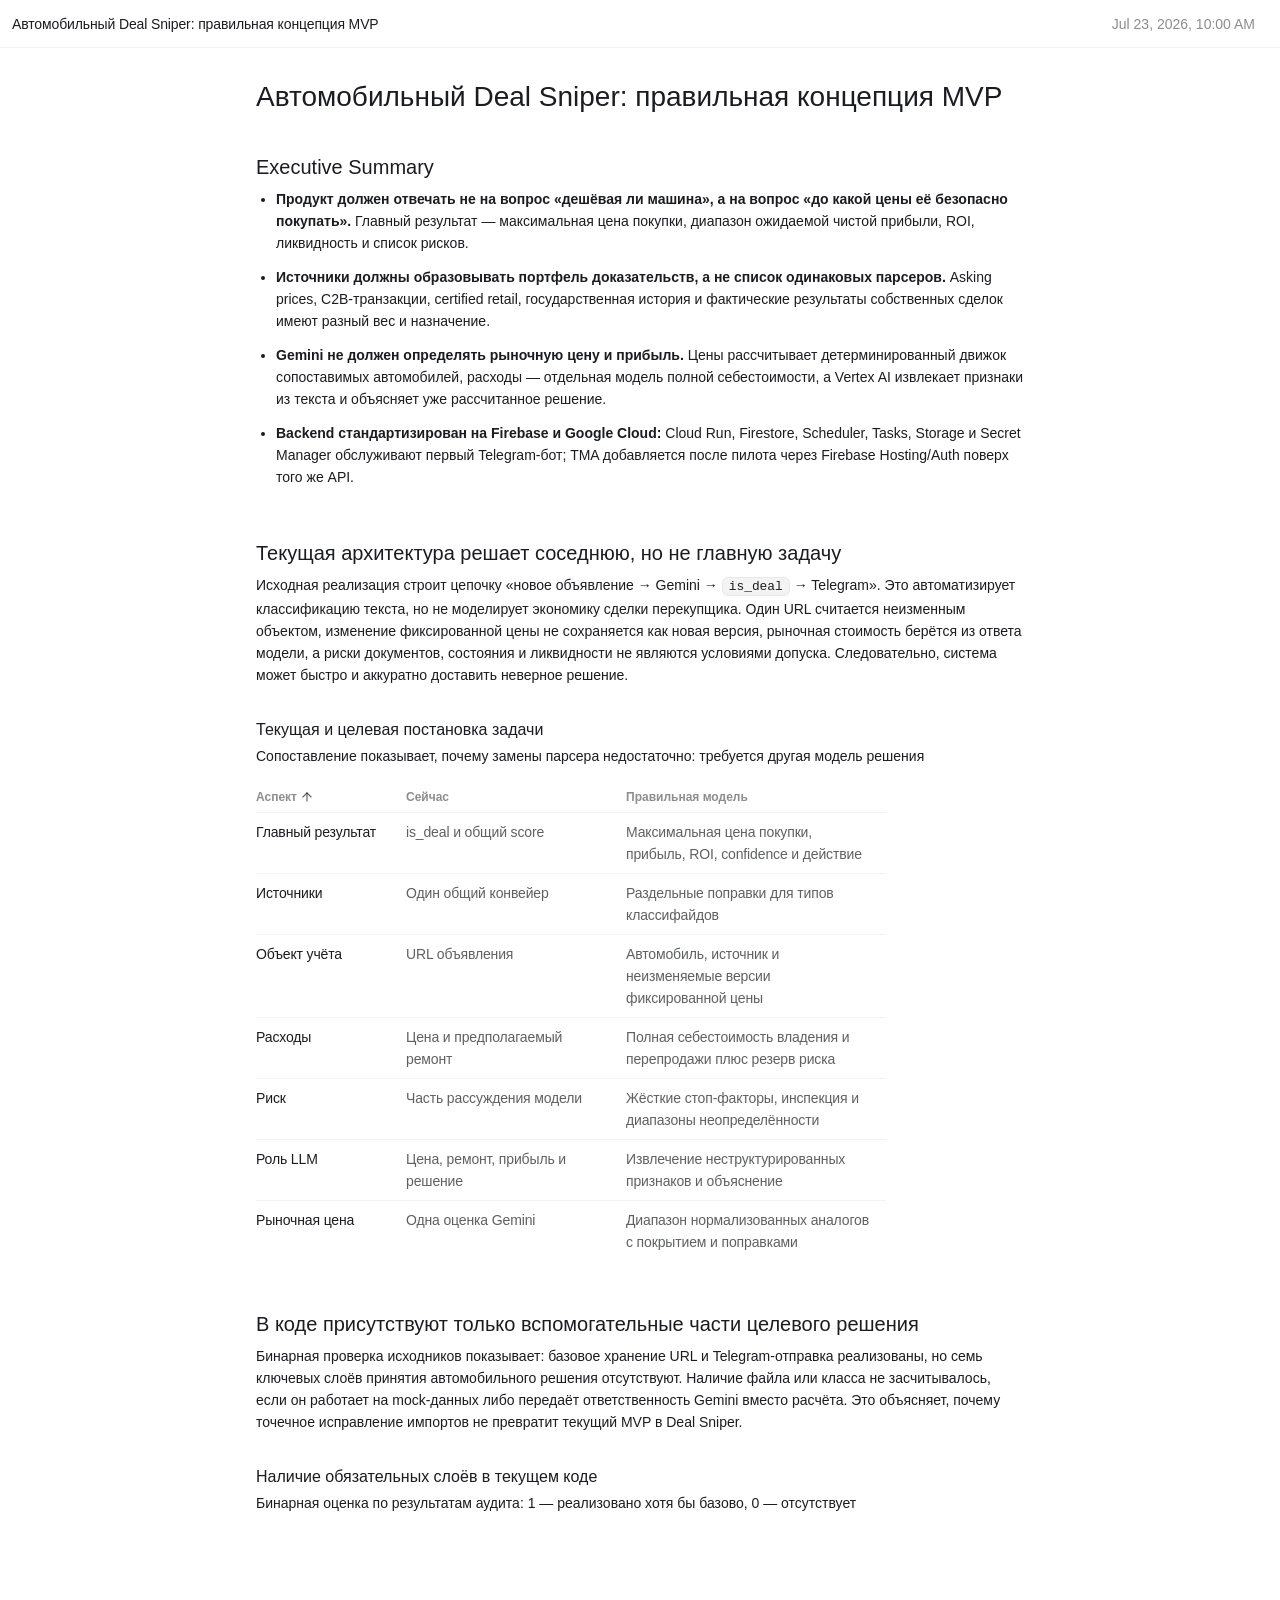
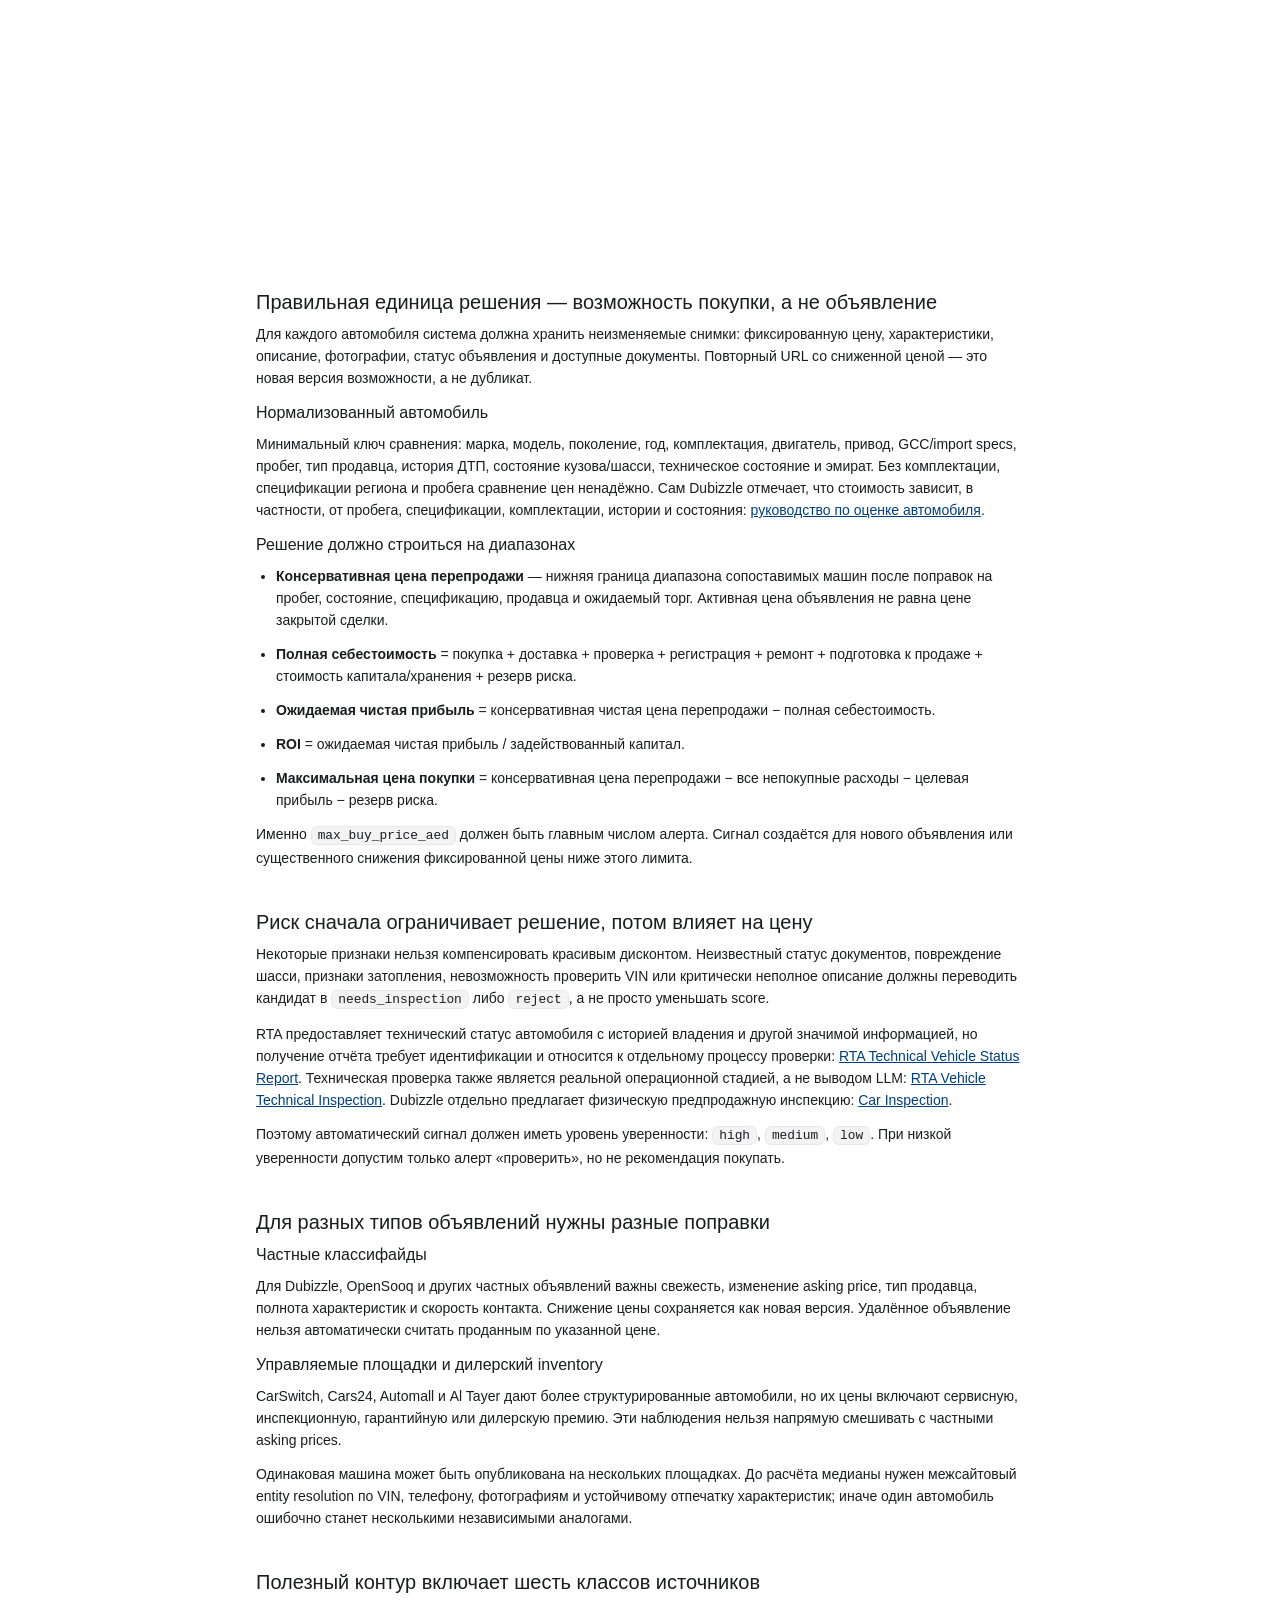
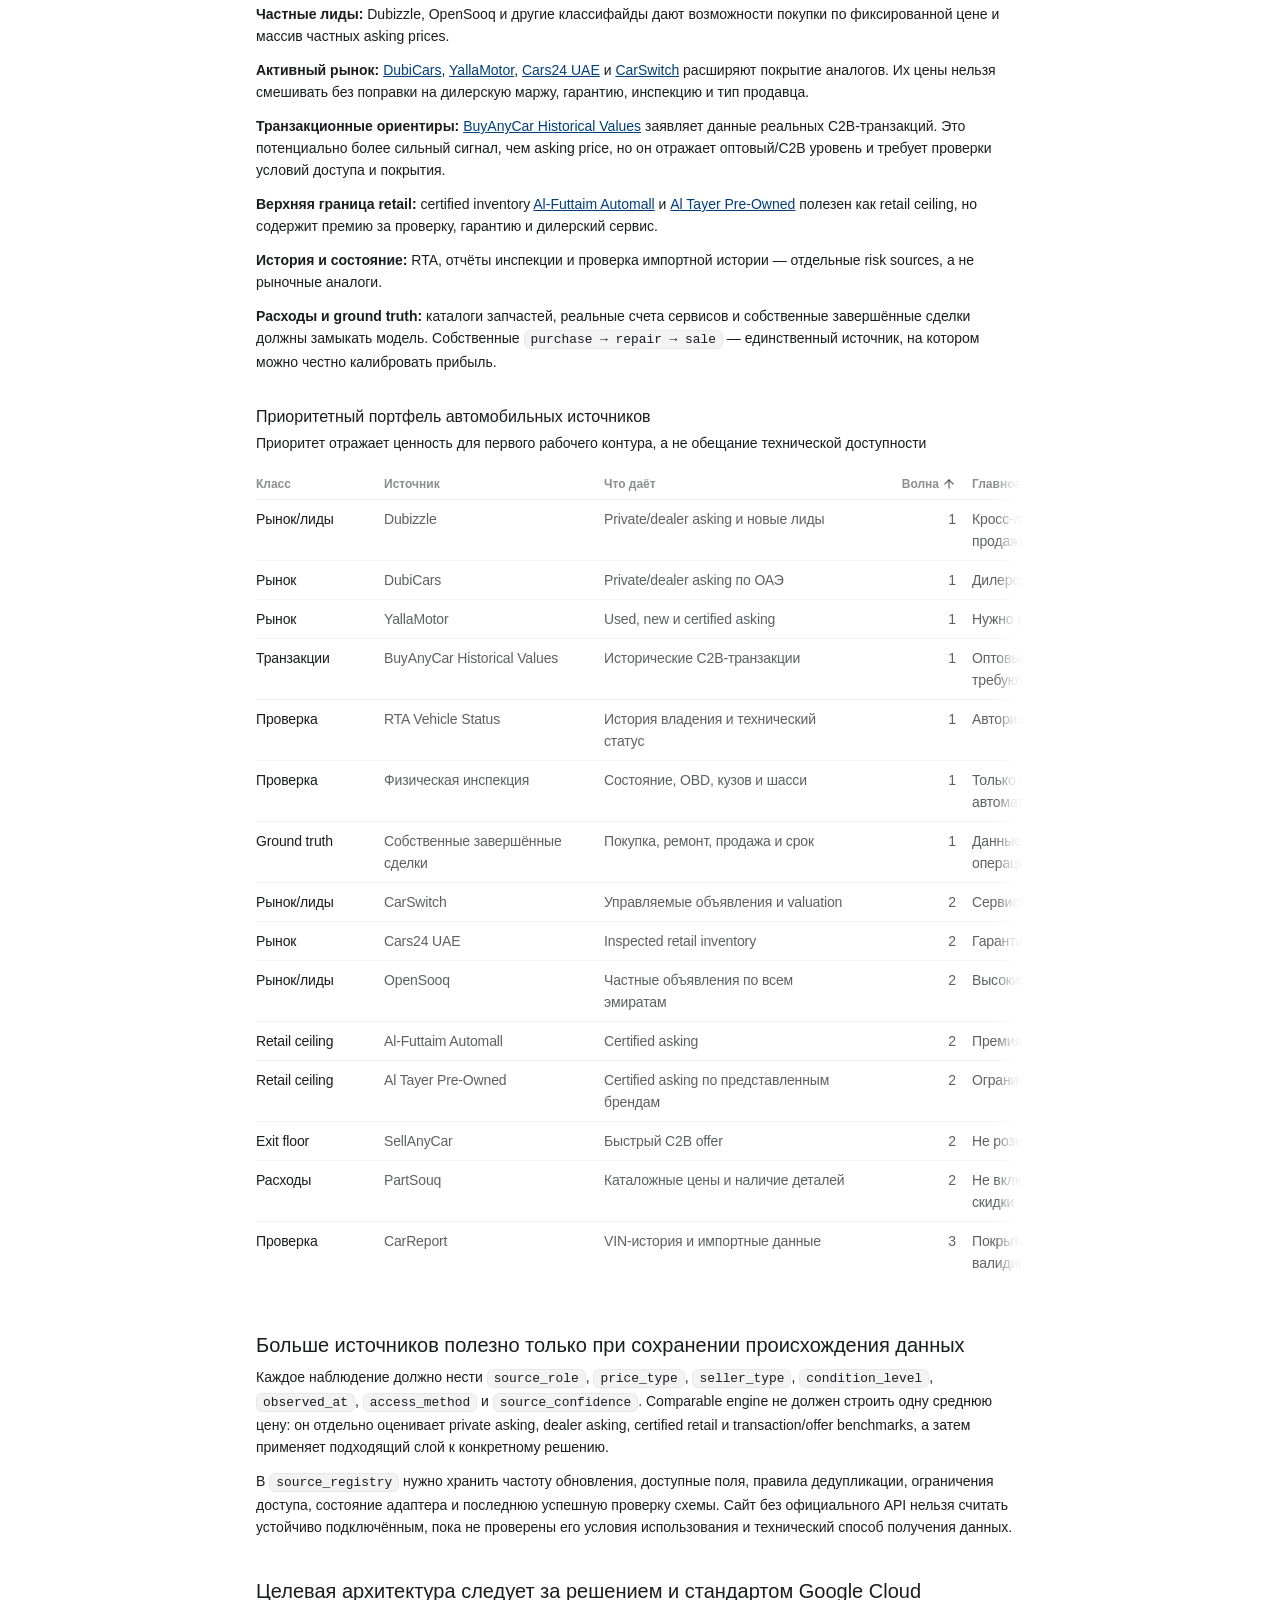
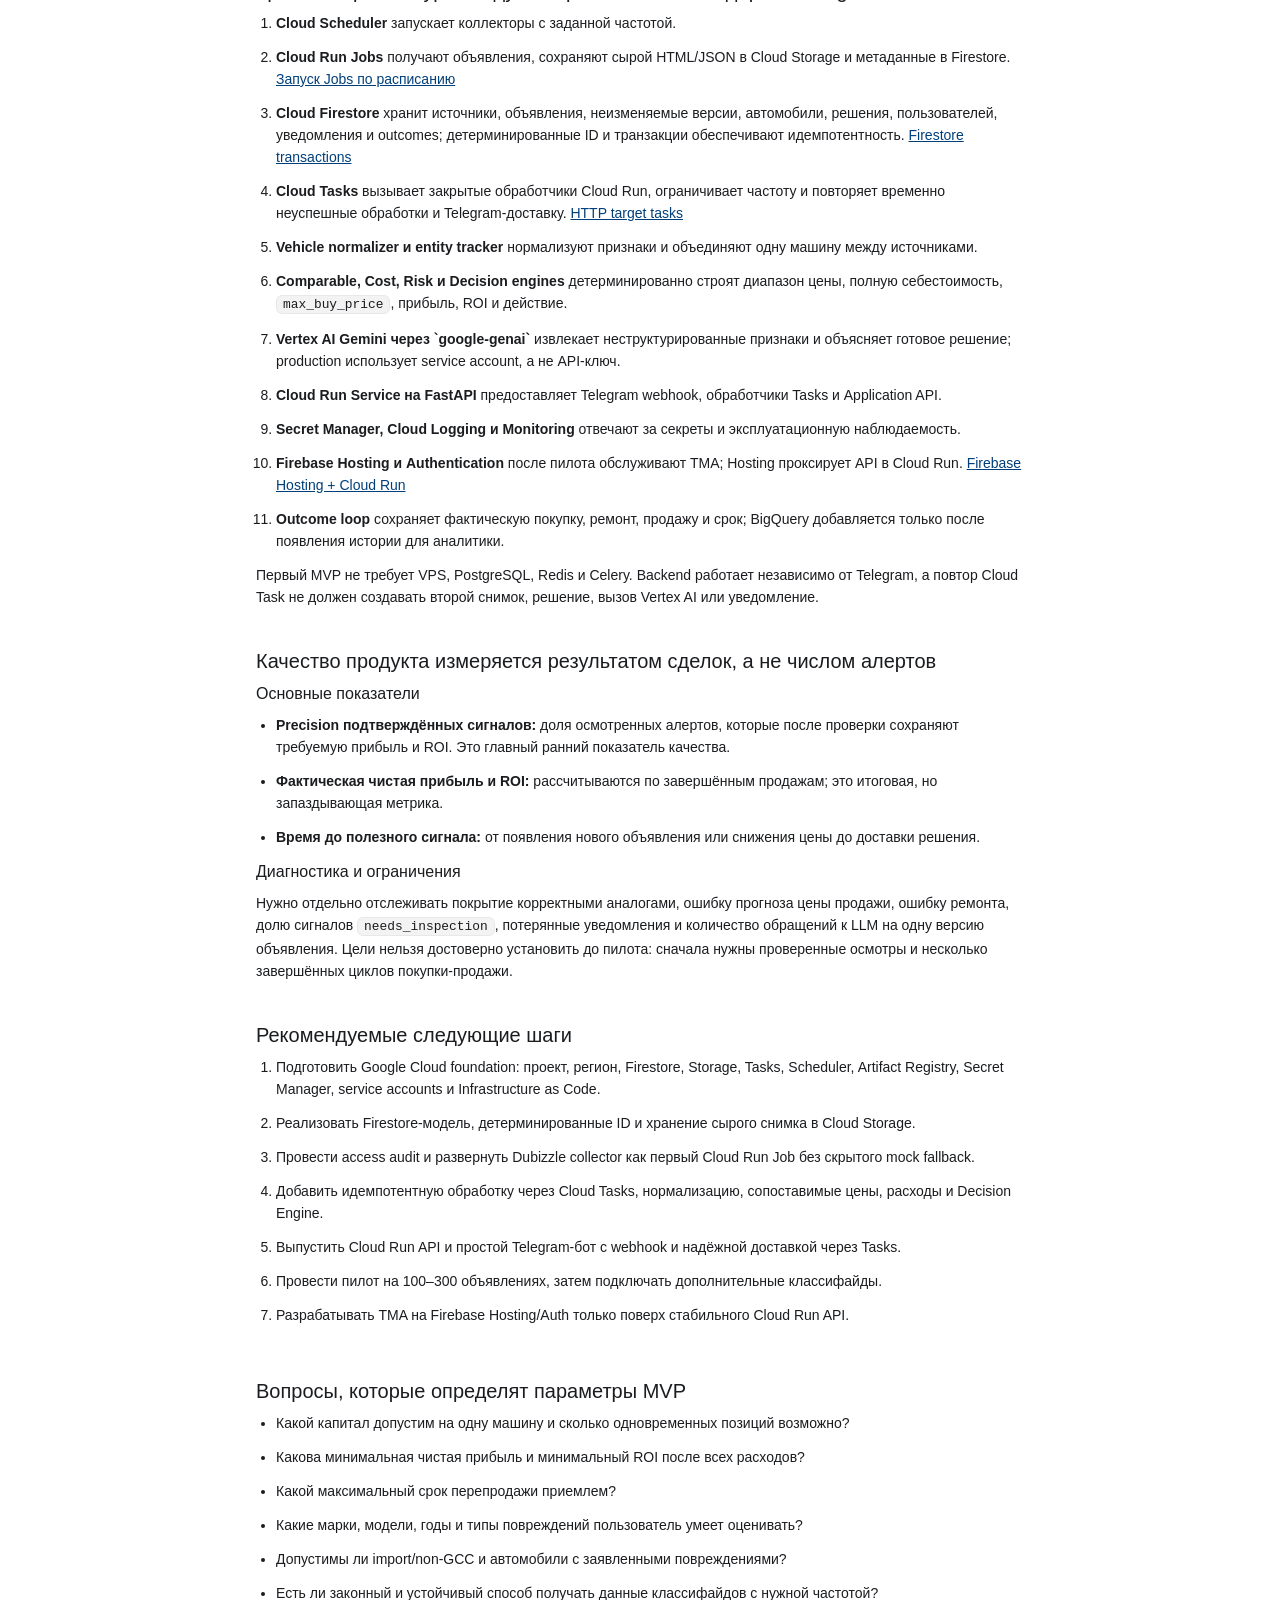
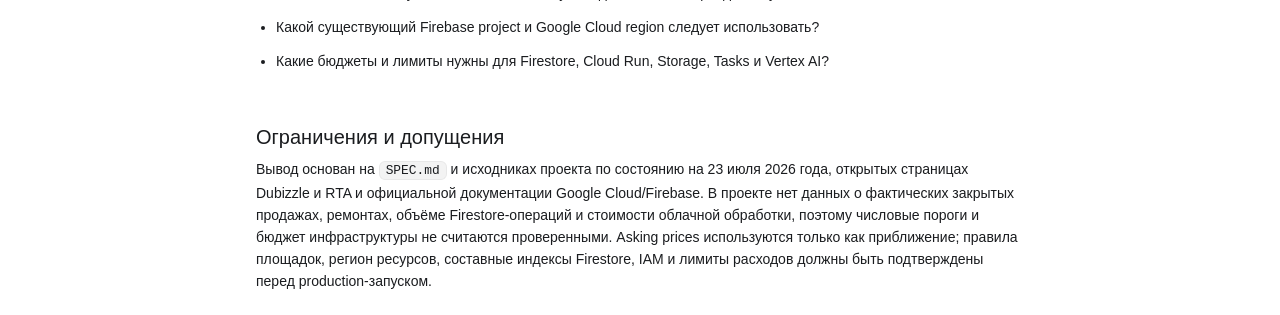
==== docs/concept-cars-report.html @ 2ad62ca8 "Подготовить Firebase-архитектуру Deal Sniper" ====
<!doctype html>
<html lang="en" data-data-analytics-portable-artifact="true">
<head>
<meta charset="utf-8" />
<meta name="viewport" content="width=device-width, initial-scale=1" />
<meta name="color-scheme" content="light dark" />
<meta http-equiv="Content-Security-Policy" content="default-src &#39;none&#39;; img-src data: blob:; font-src data:; style-src &#39;unsafe-inline&#39;; script-src &#39;unsafe-inline&#39; blob:; connect-src &#39;none&#39;; media-src data: blob:; worker-src blob:; frame-src &#39;self&#39; data: blob:; object-src &#39;none&#39;; base-uri &#39;none&#39;; form-action &#39;none&#39;" />
<meta name="referrer" content="no-referrer" />
<title>Автомобильный Deal Sniper: правильная концепция MVP</title>
<style data-data-analytics-portable-fallback="true">
:root{color-scheme:light dark;--portable-canvas:#fff;--portable-surface:#fff;--portable-surface-subtle:#f7f7f7;--portable-ink:#0d0d0d;--portable-muted:#5d5d5d;--portable-tertiary:#8f8f8f;--portable-table-text:#5d5d5d;--portable-border:rgba(13,13,13,.1);--portable-accent:#0285ff;--portable-positive:#00692a;--portable-positive-bg:#edfaf2;--portable-negative:#ba2623;--portable-negative-bg:#fff0f0;--portable-warning-bg:#fff8e6;--portable-warning-border:#e7b84b;--portable-radius:16px;--portable-safe-area-top:env(safe-area-inset-top,0px);--portable-safe-area-right:env(safe-area-inset-right,0px);--portable-safe-area-bottom:env(safe-area-inset-bottom,0px);--portable-safe-area-left:env(safe-area-inset-left,0px);font-family:ui-sans-serif,-apple-system,BlinkMacSystemFont,"Segoe UI",sans-serif;background:var(--portable-canvas);color:var(--portable-ink)}
@media(prefers-color-scheme:dark){:root{--portable-canvas:#181818;--portable-surface:#212121;--portable-surface-subtle:#2a2a2a;--portable-ink:#dfdfdf;--portable-muted:#cdcdcd;--portable-tertiary:#afafaf;--portable-table-text:#cdcdcd;--portable-border:rgba(255,255,255,.12);--portable-accent:#66b5ff;--portable-positive:#79d996;--portable-positive-bg:rgba(64,180,99,.16);--portable-negative:#ff8583;--portable-negative-bg:rgba(224,74,70,.16);--portable-warning-bg:#302817;--portable-warning-border:#8b6a20}.portable-static-chart-light{display:none!important}.portable-static-chart-dark{display:block!important}}
*{box-sizing:border-box}html,body{margin:0;min-height:100%;background:var(--portable-canvas);color:var(--portable-ink)}body{position:relative;font-size:14px;line-height:1.5}a{color:var(--portable-accent)}code,pre{font-family:ui-monospace,SFMono-Regular,Menlo,monospace}pre{max-width:100%;overflow:auto;padding:12px;border:1px solid var(--portable-border);border-radius:8px;background:var(--portable-surface-subtle);font-size:12px}.portable-fallback{width:min(1120px,100%);margin:0 auto;padding:28px 24px 56px}.portable-page-header{display:flex;align-items:flex-start;justify-content:space-between;gap:24px;padding-bottom:24px;border-bottom:1px solid var(--portable-border)}.portable-page-header h1{margin:2px 0 6px;font-size:26px;line-height:1.2;font-weight:600;letter-spacing:-.02em}.portable-description{max-width:720px;margin:0;color:var(--portable-muted)}.portable-page-meta{display:flex;align-items:flex-end;flex-direction:column;gap:6px;color:var(--portable-muted);font-size:12px}.portable-status{padding:2px 8px;border:1px solid var(--portable-border);border-radius:999px;text-transform:capitalize}.portable-block-stack{display:grid;gap:20px;margin-top:24px}.portable-markdown{max-width:820px}.portable-markdown>:first-child{margin-top:0}.portable-markdown>:last-child{margin-bottom:0}.portable-markdown h1,.portable-markdown h2,.portable-markdown h3{line-height:1.25;font-weight:600}.portable-markdown h2{font-size:20px}.portable-markdown h3{font-size:16px}.portable-markdown blockquote{margin:12px 0;padding-left:14px;border-left:3px solid var(--portable-border);color:var(--portable-muted)}.portable-markdown li+li{margin-top:4px}.portable-content-card,.portable-metric-card{border:1px solid var(--portable-border);border-radius:var(--portable-radius);background:var(--portable-surface)}.portable-content-card{padding:18px}.portable-content-card h2{margin:0;font-size:16px}.portable-content-card header>p{margin:4px 0 16px;color:var(--portable-muted)}.portable-metric-grid{display:grid;grid-template-columns:repeat(auto-fit,minmax(180px,1fr));gap:12px}.portable-metric-card{padding:16px}.portable-metric-value{margin:4px 0 0;font-size:28px;line-height:1.1;font-weight:600;letter-spacing:-.02em}.portable-card-description{margin:8px 0 0;color:var(--portable-muted);font-size:12px}.portable-metric-badges{display:flex;flex-wrap:wrap;gap:6px;margin-top:10px}.portable-metric-badge{padding:3px 7px;border-radius:999px;background:var(--portable-surface-subtle);font-size:11px}.portable-chart-summary{margin:0}.portable-chart-summary figcaption{display:flex;flex-direction:column;margin-bottom:14px}.portable-chart-summary figcaption span{color:var(--portable-muted);font-size:12px}.portable-static-chart{width:100%;margin:0 auto 12px;overflow:hidden;border-radius:8px;background:var(--portable-surface)}.portable-static-chart-variant>svg{display:block;width:100%;height:auto;overflow:visible;pointer-events:none}.portable-static-chart-dark{display:none}.portable-static-chart-legend-wrap{margin:8px 12px 2px;color:var(--portable-muted);font-size:12px}.portable-static-chart-legend-title{margin:0 0 5px;text-align:center;font-weight:600}.portable-static-chart-legend{display:flex;flex-wrap:wrap;justify-content:center;gap:6px 16px;margin:0;padding:0;color:var(--portable-muted);font-size:12px;list-style:none}.portable-static-chart-legend li{display:inline-flex;align-items:center;gap:6px}.portable-static-chart-legend-marker{display:inline-block;flex:0 0 auto}.portable-static-chart-legend-marker-dot{width:9px;height:9px;border-radius:999px;background:var(--portable-legend-color)}.portable-static-chart-legend-marker-line{width:18px;height:0;border-top:2px solid var(--portable-legend-color)}.portable-static-chart-legend-marker-dashed{border-top-style:dashed}.portable-chart-data{margin-top:10px}.portable-chart-data>summary{width:max-content;cursor:pointer;color:var(--portable-accent);font-size:12px;font-weight:500}.portable-chart-data[open]>summary{margin-bottom:8px}.portable-table-scroll{max-width:100%;overflow:auto;border:1px solid var(--portable-border);border-radius:8px}table{width:100%;border-collapse:collapse;font-variant-numeric:tabular-nums}caption{position:absolute;width:1px;height:1px;overflow:hidden;clip:rect(0 0 0 0)}th,td{padding:9px 11px;border-bottom:1px solid var(--portable-border);text-align:left;white-space:nowrap}th{position:sticky;top:0;background:var(--portable-surface-subtle);color:var(--portable-muted);font-size:11px;font-weight:600;text-transform:uppercase}tbody tr:last-child td{border-bottom:0}.portable-empty-cell{text-align:center;color:var(--portable-muted)}.portable-table-note{margin:8px 0 0;color:var(--portable-muted);font-size:11px}.portable-notice{margin-top:20px;padding:14px 16px;border:1px solid var(--portable-warning-border);border-radius:10px;background:var(--portable-warning-bg)}.portable-notice h2{margin:0 0 6px;font-size:14px}.portable-notice ul{margin:0;padding-left:20px}.portable-custom-html{padding:0;overflow:hidden}.portable-custom-html iframe{display:block;width:100%;min-height:240px;border:0;background:var(--portable-surface)}.portable-sources{margin-top:32px;padding-top:22px;border-top:1px solid var(--portable-border)}.portable-sources h2{font-size:16px}.portable-sources ol{display:grid;gap:10px;padding-left:22px}.portable-sources li>strong{display:block}.portable-source-meta{display:block;color:var(--portable-muted);font-size:11px}.portable-sources p{margin:2px 0;color:var(--portable-muted)}.portable-sources details{margin-top:5px}.portable-sources summary{cursor:pointer;color:var(--portable-accent)}#data-analytics-portable-reader[aria-hidden="true"]{position:absolute;inset:0;visibility:hidden;width:100%;pointer-events:none}
.portable-eyebrow{margin:0;color:var(--portable-muted);font-size:11px;font-weight:600;letter-spacing:.08em;text-transform:uppercase}
.portable-block,.portable-content-card,.portable-inline-source,.portable-inline-source-content,.portable-source-query,.portable-sources,.portable-sources ol,.portable-sources li{min-width:0}
@media screen{.portable-fallback.portable-enhanced-hidden,.portable-sources,.portable-source-summary{display:none!important}}
:root{--portable-border:rgba(13,13,13,.05)}
@media(prefers-color-scheme:dark){:root{--portable-border:rgba(255,255,255,.04);--portable-positive:#04b84c;--portable-positive-bg:rgba(4,184,76,.15);--portable-negative:#fa423e;--portable-negative-bg:rgba(250,66,62,.16)}}
.portable-fallback{width:100%;margin:0;padding:0 32px 56px}.portable-page-header{position:sticky;top:0;z-index:60;display:flex;align-items:center;justify-content:space-between;width:100vw;height:48px;min-height:48px;margin-right:calc(50% - 50vw);margin-left:calc(50% - 50vw);padding:8px 12px;border-bottom:1px solid var(--portable-border);background:var(--portable-canvas)}.portable-page-heading{min-width:0}.portable-page-header h1{margin:0;overflow:hidden;font-size:14px;font-weight:500;line-height:22px;letter-spacing:0;text-overflow:ellipsis;white-space:nowrap}.portable-page-meta{display:flex;align-items:center;flex-direction:row;gap:8px;color:var(--portable-tertiary);font-size:14px;font-weight:500;line-height:22px}.portable-description,.portable-surface-label{margin:0}.portable-fallback[data-portable-surface="report"]>.portable-block-stack,.portable-fallback[data-portable-surface="report"]>.portable-filter-bar,.portable-fallback[data-portable-surface="report"]>.portable-notice{width:100%;max-width:768px;margin-right:auto;margin-left:auto}.portable-block-stack{display:grid;grid-template-columns:repeat(2,minmax(0,1fr));gap:32px;margin-top:32px}.portable-layout-full{grid-column:1/-1}.portable-filter-bar{display:flex;flex-wrap:wrap;gap:8px;margin-top:24px}.portable-filter-chip{display:inline-flex;align-items:center;gap:8px;min-height:32px;padding:4px 12px;border:1px solid var(--portable-border);border-radius:999px;background:var(--portable-surface);color:var(--portable-muted);font-size:14px;line-height:20px}.portable-filter-chip strong{color:var(--portable-ink);font-weight:600}.portable-content-card{overflow:visible;padding:0;border:0;border-radius:0;background:transparent}.portable-metric-grid{grid-template-columns:repeat(auto-fit,minmax(min(100%,216px),1fr));gap:8px;align-items:start}.portable-metric-card{position:relative;overflow:visible;padding:20px;border-radius:16px}.portable-metric-label{margin:0;color:var(--portable-muted);font-size:14px;font-weight:400;line-height:20px;overflow-wrap:anywhere}.portable-metric-value{margin:4px 0 0;font-size:20px;font-weight:500;line-height:26px;letter-spacing:0;overflow-wrap:anywhere}.portable-metric-badges{gap:8px;margin-top:8px}.portable-metric-badge{display:inline-flex;flex-wrap:wrap;gap:4px;align-items:center;padding:2px 8px;border:1px solid var(--portable-border);border-radius:999px;background:var(--portable-surface-subtle);color:var(--portable-muted);font-size:12px;font-weight:500;line-height:18px}.portable-metric-badge strong{color:var(--portable-ink);font-weight:500}.portable-metric-badge.portable-positive{border-color:transparent;background:var(--portable-positive-bg);color:var(--portable-positive)}.portable-metric-badge.portable-positive *{color:inherit}.portable-metric-badge.portable-negative{border-color:transparent;background:var(--portable-negative-bg);color:var(--portable-negative)}.portable-metric-badge.portable-negative *{color:inherit}.portable-visual-header{display:block;margin:0 0 16px}.portable-visual-header>strong,.portable-visual-header h1,.portable-visual-header h2,.portable-visual-header h3{display:block;margin:0;color:var(--portable-ink);font-size:16px;font-weight:500;line-height:24px;letter-spacing:0}.portable-visual-header>span,.portable-visual-header>p,.portable-visual-header p,.portable-visual-header li{margin:0;color:var(--portable-ink);font-size:14px;font-weight:400;line-height:20px}.portable-chart-summary figcaption{display:block;margin-bottom:16px}.portable-static-chart{margin:0 auto;overflow:visible;border-radius:0;background:transparent}.portable-chart-data-has-vector{display:none}.portable-table-scroll{overflow:auto;border:0;border-radius:0}.portable-table-scroll table{width:max-content;min-width:0;table-layout:auto}.portable-table-scroll th,.portable-table-scroll td{max-width:none;overflow:hidden;border-bottom:1px solid var(--portable-border);text-overflow:ellipsis;vertical-align:top}.portable-table-scroll th{position:relative;padding:0 16px 6px 0;background:transparent;color:var(--portable-tertiary);font-size:12px;font-weight:600;line-height:18px;letter-spacing:0;text-transform:none;white-space:normal}.portable-table-scroll td{padding:8px 16px 8px 0;color:var(--portable-table-text);font-size:14px;line-height:22px;white-space:normal}.portable-table-scroll th:last-child,.portable-table-scroll td:last-child{padding-right:0}.portable-table-scroll tbody tr:last-child td{border-bottom:1px solid var(--portable-border)}.portable-table-scroll td:first-child{color:var(--portable-ink)}.portable-table-number{font-variant-numeric:tabular-nums;text-align:right}.portable-table-center{text-align:center}.portable-table-positive{color:var(--portable-positive)!important}.portable-table-negative{color:var(--portable-negative)!important}.portable-table-note{margin:12px 0 0;color:var(--portable-tertiary);font-size:12px;line-height:18px}.portable-card-description{margin:0}
.portable-chart-summary .portable-visual-header>span,.portable-content-card .portable-visual-header>p{margin:0;color:var(--portable-ink);font-size:14px;font-weight:400;line-height:20px}.portable-markdown h1,.portable-markdown h2,.portable-markdown h3{font-weight:500}.portable-table-scroll th{height:30px;padding-top:6px;padding-bottom:6px}.portable-table-scroll tbody tr:last-child td{border-bottom:0}
@media screen{.portable-description,.portable-surface-label,.portable-card-description{display:none}.portable-table-source-region{width:fit-content;max-width:100%}.portable-table-source-cell{overflow:visible!important}.portable-chart-data-has-vector{position:absolute!important;display:block!important;width:1px!important;height:1px!important;margin:-1px!important;padding:0!important;overflow:hidden!important;clip:rect(0 0 0 0)!important;clip-path:inset(50%)!important;white-space:nowrap!important;border:0!important}}
@media screen and (max-width:760px){.portable-fallback{padding:0 24px 40px}.portable-page-header{position:static;z-index:auto;display:flex;align-items:flex-start;justify-content:flex-start;flex-direction:column;width:100%;height:auto;min-height:0;margin:0;padding:24px 0 0;border-bottom:0;background:transparent;gap:4px}.portable-page-heading{width:100%}.portable-page-meta{order:-1;display:flex;align-items:center;flex-flow:row wrap;gap:6px;color:var(--portable-tertiary);font-size:11px;font-weight:600;line-height:16px;letter-spacing:.08em;text-transform:uppercase}.portable-page-meta:empty{display:none}.portable-page-meta .portable-status{display:none}.portable-page-header h1{margin:0;overflow:visible;font-size:24px;font-weight:600;line-height:30px;letter-spacing:-.02em;text-overflow:clip;white-space:normal}.portable-block-stack{grid-template-columns:minmax(0,1fr);gap:24px;margin-top:24px}.portable-layout-half,.portable-layout-full{grid-column:1}.portable-static-chart-variant{min-width:0}}
[data-portable-source-host]{position:relative}[data-portable-source-host]:hover,[data-portable-source-host]:focus,.portable-source-tooltip:hover,.portable-source-tooltip:focus{z-index:2}[data-portable-source-host]:focus,.portable-source-tooltip:focus{outline:0}[data-portable-source-host]:focus-visible,.portable-source-tooltip:focus-visible{outline:2px solid var(--portable-accent);outline-offset:2px}.portable-source-tooltip{position:relative;display:inline-block;padding:0;border:0;appearance:none;background:none;color:inherit;font:inherit;line-height:inherit;cursor:help;text-decoration:underline dotted;text-underline-offset:.18em;touch-action:manipulation}.portable-source-tooltip:focus-visible{border-radius:3px}.portable-inline-source{position:absolute;z-index:1000;inset:0;display:block;width:100%;height:100%;margin:0;padding:0;border:0;text-align:left;pointer-events:none}.portable-source-tooltip-content{position:fixed;z-index:1000;top:var(--portable-source-tooltip-top,8px);right:auto;bottom:auto;left:var(--portable-source-tooltip-left,8px);display:none;width:max-content;max-width:min(360px,calc(100vw - 16px));padding:8px 10px;overflow:visible;border-radius:8px;background:#171411;color:#fff;font-family:ui-sans-serif,system-ui,sans-serif;font-size:12px;font-style:normal;font-weight:400;line-height:1.4;overflow-wrap:anywhere;white-space:normal;text-align:left;text-decoration:none;box-shadow:0 8px 24px rgba(23,20,17,.2);transform:none;opacity:0;visibility:hidden;pointer-events:none}.portable-source-tooltip-content,.portable-source-tooltip-content *{color:#fff!important;font-style:normal!important;text-decoration:none!important}.portable-source-tooltip-heading{display:none}.portable-source-context{display:block;margin-bottom:6px}.portable-source-tooltip-content>strong,.portable-source-tooltip-content>.portable-source-meta{display:block}.portable-source-tooltip-content>.portable-source-meta{color:#fff;font-size:12px}.portable-source-description-data,.portable-source-query-data{display:none!important}html:not([data-portable-source-tooltips-ready]) .portable-source-tooltip-content{position:absolute;top:auto;right:auto;bottom:calc(100% + 8px);left:50%;max-width:min(360px,80vw);transform:translateX(-50%)}.portable-source-tooltip:hover>.portable-source-tooltip-content,.portable-source-tooltip:focus>.portable-source-tooltip-content,.portable-source-tooltip:focus-within>.portable-source-tooltip-content,[data-portable-source-host]:hover>.portable-inline-source>.portable-source-tooltip-content,[data-portable-source-host]:focus>.portable-inline-source>.portable-source-tooltip-content,[data-portable-source-host]:focus-within>.portable-inline-source>.portable-source-tooltip-content{display:block;opacity:1;visibility:visible}
html:not([data-portable-source-tooltips-ready]) .portable-chart-summary>.portable-inline-source{position:sticky;inset:auto;top:56px;width:100%;height:0;margin:0}html:not([data-portable-source-tooltips-ready]) .portable-chart-summary>.portable-inline-source>.portable-source-tooltip-content{position:absolute;top:8px;right:0;bottom:auto;left:0;margin-inline:auto;max-width:min(360px,calc(100vw - 32px));transform:none}
@media screen and (min-width:601px){html:not([data-portable-source-tooltips-ready]) .portable-table-scroll:has(.portable-source-tooltip:hover),html:not([data-portable-source-tooltips-ready]) .portable-table-scroll:has(.portable-source-tooltip:focus){overflow:visible}}
@media screen and (hover:hover) and (pointer:fine){.portable-source-tooltip:focus:not(:focus-visible):not(:hover)>.portable-source-tooltip-content,[data-portable-source-host]:focus:not(:focus-visible):not(:hover)>.portable-inline-source>.portable-source-tooltip-content{display:none;opacity:0;visibility:hidden}.portable-source-tooltip:focus-visible>.portable-source-tooltip-content,[data-portable-source-host]:focus-visible>.portable-inline-source>.portable-source-tooltip-content{display:block;opacity:1;visibility:visible}}
@media(min-width:601px){.portable-source-tooltip-heading{display:none}}
.portable-source-tooltip-content[data-portable-source-tooltip-mobile-portaled]{position:fixed;z-index:1000;top:auto;right:calc(16px + var(--portable-safe-area-right));bottom:calc(16px + var(--portable-safe-area-bottom));left:calc(16px + var(--portable-safe-area-left));display:block;width:auto;max-width:none;max-height:min(40vh,280px);max-height:min(40dvh,280px,calc(100dvh - var(--portable-safe-area-top) - var(--portable-safe-area-bottom) - 32px));padding:14px 16px;overflow-y:auto;border-radius:14px;font-size:14px;line-height:1.45;transform:none;opacity:1;visibility:visible;pointer-events:auto}.portable-source-tooltip-content[data-portable-source-tooltip-mobile-portaled][data-portable-source-tooltip-mobile-positioned]{top:var(--portable-source-tooltip-mobile-top);right:auto;bottom:auto;left:var(--portable-source-tooltip-mobile-left);width:var(--portable-source-tooltip-mobile-width);max-height:var(--portable-source-tooltip-mobile-max-height)}
@media screen and (max-width:600px){html:not([data-portable-source-tooltips-ready]) .portable-table-scroll:focus-within{overflow:visible}html:not([data-portable-source-tooltips-ready]) td.portable-table-source-cell:focus-within{overflow:visible!important}.portable-source-tooltip:hover>.portable-source-tooltip-content,.portable-source-tooltip:focus>.portable-source-tooltip-content,.portable-source-tooltip:focus-within>.portable-source-tooltip-content,[data-portable-source-host]:hover>.portable-inline-source>.portable-source-tooltip-content,[data-portable-source-host]:focus>.portable-inline-source>.portable-source-tooltip-content,[data-portable-source-host]:focus-within>.portable-inline-source>.portable-source-tooltip-content{display:none;opacity:0;visibility:hidden}.portable-source-tooltip[data-portable-source-tooltip-open]>.portable-source-tooltip-content,[data-portable-source-host][data-portable-source-tooltip-open]>.portable-inline-source>.portable-source-tooltip-content,html:not([data-portable-source-tooltips-ready]) .portable-source-tooltip:focus>.portable-source-tooltip-content,html:not([data-portable-source-tooltips-ready]) [data-portable-source-host]:focus>.portable-inline-source>.portable-source-tooltip-content{position:fixed;z-index:1000;top:auto;right:calc(16px + var(--portable-safe-area-right));bottom:calc(16px + var(--portable-safe-area-bottom));left:calc(16px + var(--portable-safe-area-left));display:block;width:auto;max-width:none;max-height:min(40vh,280px);max-height:min(40dvh,280px,calc(100dvh - var(--portable-safe-area-top) - var(--portable-safe-area-bottom) - 32px));padding:14px 16px;overflow-y:auto;border-radius:14px;font-size:14px;line-height:1.45;transform:none;opacity:1;visibility:visible;pointer-events:auto}.portable-source-tooltip[data-portable-source-tooltip-mobile-positioned]>.portable-source-tooltip-content,[data-portable-source-host][data-portable-source-tooltip-mobile-positioned]>.portable-inline-source>.portable-source-tooltip-content{top:var(--portable-source-tooltip-mobile-top);right:auto;bottom:auto;left:var(--portable-source-tooltip-mobile-left);width:var(--portable-source-tooltip-mobile-width);max-height:var(--portable-source-tooltip-mobile-max-height)}.portable-source-tooltip-heading{display:block;margin-bottom:6px;font-weight:600}}
@media print{#data-analytics-portable-reader{display:none!important}.portable-fallback{display:block!important;width:100%;padding:0}.portable-sources{display:none!important}.portable-static-chart{overflow:visible}.portable-static-chart-variant{min-width:0}.portable-static-chart-light{display:block!important}.portable-static-chart-dark{display:none!important}.portable-content-card,.portable-metric-card{break-inside:avoid}.portable-custom-html iframe{min-height:320px}}
@media print{:root{color-scheme:light;--portable-canvas:#fff;--portable-surface:#fff;--portable-surface-subtle:#f7f7f7;--portable-ink:#0d0d0d;--portable-muted:#5d5d5d;--portable-tertiary:#8f8f8f;--portable-table-text:#5d5d5d;--portable-border:rgba(13,13,13,.1);--portable-positive:#00692a;--portable-negative:#ba2623}html,body{background:#fff!important;color:#0d0d0d!important}.portable-page-header{position:static;width:auto;height:auto;min-height:0;margin:0 0 24px;padding:0 0 16px;align-items:flex-start}.portable-page-header h1{margin:2px 0 6px;font-size:24px;line-height:1.2;white-space:normal}.portable-surface-label,.portable-description,.portable-card-description{display:block}.portable-page-meta{font-size:12px}.portable-block-stack{display:grid;grid-template-columns:minmax(0,1fr);gap:20px;margin-top:24px}.portable-layout-half,.portable-layout-full{grid-column:1}.portable-filter-bar{margin-top:0}}
@media print{.portable-source-tooltip{cursor:inherit;text-decoration:none}.portable-source-tooltip>.portable-source-tooltip-content,.portable-source-tooltip-content[data-portable-source-tooltip-mobile-portaled]{display:none!important}.portable-inline-source{position:static!important;inset:auto!important;display:block!important;width:auto!important;height:auto!important;margin-top:8px!important;padding-top:6px!important;text-align:left!important}.portable-source-tooltip-content,.portable-source-summary-content{position:static!important;inset:auto!important;display:block!important;width:auto!important;max-width:none!important;max-height:none!important;padding:0!important;overflow:visible!important;background:transparent!important;box-shadow:none!important;transform:none!important;opacity:1!important;visibility:visible!important;pointer-events:none!important}.portable-source-tooltip-content,.portable-source-tooltip-content *,.portable-source-summary-content,.portable-source-summary-content *{color:var(--portable-muted)!important}.portable-source-tooltip-heading,.portable-source-context{display:none!important}}
@media print{:root{--portable-border:rgba(13,13,13,.05)}}
</style>
</head>
<body>
<main id="data-analytics-portable-fallback" class="portable-fallback" data-portable-fallback="true" data-portable-surface="report"><header class="portable-page-header"><div class="portable-page-heading"><p class="portable-surface-label">Data Analytics report</p><h1>Автомобильный Deal Sniper: правильная концепция MVP</h1></div><div class="portable-page-meta"><time datetime="2026-07-23T14:00:00+04:00">Jul 23, 2026, 10:00 AM UTC</time></div></header><div class="portable-block-stack">
<div class="portable-block portable-layout-full" data-artifact-block-id="executive_summary" data-artifact-block-type="markdown" data-layout="full"><section class="portable-markdown"><h2>Executive Summary</h2>
<ul><li><strong>Продукт должен отвечать не на вопрос «дешёвая ли машина», а на вопрос «до какой цены её безопасно покупать».</strong> Главный результат — максимальная цена покупки, диапазон ожидаемой чистой прибыли, ROI, ликвидность и список рисков.</li><li><strong>Источники должны образовывать портфель доказательств, а не список одинаковых парсеров.</strong> Asking prices, C2B-транзакции, certified retail, государственная история и фактические результаты собственных сделок имеют разный вес и назначение.</li><li><strong>Gemini не должен определять рыночную цену и прибыль.</strong> Цены рассчитывает детерминированный движок сопоставимых автомобилей, расходы — отдельная модель полной себестоимости, а Vertex AI извлекает признаки из текста и объясняет уже рассчитанное решение.</li><li><strong>Backend стандартизирован на Firebase и Google Cloud:</strong> Cloud Run, Firestore, Scheduler, Tasks, Storage и Secret Manager обслуживают первый Telegram-бот; TMA добавляется после пилота через Firebase Hosting/Auth поверх того же API.</li></ul></section></div>
<div class="portable-block portable-layout-full" data-artifact-block-id="concept_gap_intro" data-artifact-block-type="markdown" data-layout="full"><section class="portable-markdown"><h2>Текущая архитектура решает соседнюю, но не главную задачу</h2>
<p>Исходная реализация строит цепочку «новое объявление → Gemini → <code>is_deal</code> → Telegram». Это автоматизирует классификацию текста, но не моделирует экономику сделки перекупщика. Один URL считается неизменным объектом, изменение фиксированной цены не сохраняется как новая версия, рыночная стоимость берётся из ответа модели, а риски документов, состояния и ликвидности не являются условиями допуска. Следовательно, система может быстро и аккуратно доставить неверное решение.</p></section></div>
<div class="portable-block portable-layout-full" data-artifact-block-id="concept_gap_table_block" data-artifact-block-type="table" data-layout="full"><section class="portable-content-card portable-table-card" data-artifact-id="concept_gap_table" data-artifact-kind="table" data-table-id="concept_gap_table" data-portable-visual-title="Текущая и целевая постановка задачи"><header class="portable-visual-header"><h2>Текущая и целевая постановка задачи</h2><p>Сопоставление показывает, почему замены парсера недостаточно: требуется другая модель решения</p></header><div class="portable-inline-source portable-source-summary" data-source-id="concept_gap_sql"><div class="portable-inline-source-content portable-source-summary-content"><span class="portable-source-tooltip-heading" aria-hidden="true">Source for Текущая и целевая постановка задачи</span><strong>Source: Сопоставление текущей и целевой концепции</strong><p class="portable-source-description-data">Материализует сопоставление, полученное из ручного аудита архитектуры.</p><pre class="portable-source-query-data" aria-hidden="true"><code>SELECT &#39;Главный результат&#39; AS aspect, &#39;is_deal и общий score&#39; AS current, &#39;Максимальная цена покупки, прибыль, ROI, confidence и действие&#39; AS target UNION ALL SELECT &#39;Объект учёта&#39;, &#39;URL объявления&#39;, &#39;Автомобиль, источник и неизменяемые версии фиксированной цены&#39; UNION ALL SELECT &#39;Рыночная цена&#39;, &#39;Одна оценка Gemini&#39;, &#39;Диапазон нормализованных аналогов с покрытием и поправками&#39; UNION ALL SELECT &#39;Расходы&#39;, &#39;Цена и предполагаемый ремонт&#39;, &#39;Полная себестоимость владения и перепродажи плюс резерв риска&#39; UNION ALL SELECT &#39;Роль LLM&#39;, &#39;Цена, ремонт, прибыль и решение&#39;, &#39;Извлечение неструктурированных признаков и объяснение&#39; UNION ALL SELECT &#39;Источники&#39;, &#39;Один общий конвейер&#39;, &#39;Раздельные поправки для типов классифайдов&#39; UNION ALL SELECT &#39;Риск&#39;, &#39;Часть рассуждения модели&#39;, &#39;Жёсткие стоп-факторы, инспекция и диапазоны неопределённости&#39;</code></pre></div></div><div class="portable-table-source-region"><div class="portable-table-scroll"><table><caption>Текущая и целевая постановка задачи</caption><thead><tr><th scope="col">Аспект</th><th scope="col">Сейчас</th><th scope="col">Правильная модель</th></tr></thead><tbody><tr><td>Главный результат</td><td>is_deal и общий score</td><td>Максимальная цена покупки, прибыль, ROI, confidence и действие</td></tr><tr><td>Источники</td><td>Один общий конвейер</td><td>Раздельные поправки для типов классифайдов</td></tr><tr><td>Объект учёта</td><td>URL объявления</td><td>Автомобиль, источник и неизменяемые версии фиксированной цены</td></tr><tr><td>Расходы</td><td>Цена и предполагаемый ремонт</td><td>Полная себестоимость владения и перепродажи плюс резерв риска</td></tr><tr><td>Риск</td><td>Часть рассуждения модели</td><td>Жёсткие стоп-факторы, инспекция и диапазоны неопределённости</td></tr><tr><td>Роль LLM</td><td>Цена, ремонт, прибыль и решение</td><td>Извлечение неструктурированных признаков и объяснение</td></tr><tr><td>Рыночная цена</td><td>Одна оценка Gemini</td><td>Диапазон нормализованных аналогов с покрытием и поправками</td></tr></tbody></table></div></div></section></div>
<div class="portable-block portable-layout-full" data-artifact-block-id="implementation_gap_note" data-artifact-block-type="markdown" data-layout="full"><section class="portable-markdown"><h2>В коде присутствуют только вспомогательные части целевого решения</h2>
<p>Бинарная проверка исходников показывает: базовое хранение URL и Telegram-отправка реализованы, но семь ключевых слоёв принятия автомобильного решения отсутствуют. Наличие файла или класса не засчитывалось, если он работает на mock-данных либо передаёт ответственность Gemini вместо расчёта. Это объясняет, почему точечное исправление импортов не превратит текущий MVP в Deal Sniper.</p></section><div class="portable-inline-source portable-source-summary" data-source-id="implementation_audit_sql"><div class="portable-inline-source-content portable-source-summary-content"><span class="portable-source-tooltip-heading" aria-hidden="true">Source for В коде присутствуют только вспомогательные части целевого решения</span><strong>Source: Матрица наличия архитектурных слоёв</strong><p class="portable-source-description-data">Материализует бинарную матрицу, полученную ручным аудитом SPEC.md и исходников.</p><pre class="portable-source-query-data" aria-hidden="true"><code>SELECT &#39;Версии объявлений&#39; AS layer, 0 AS implemented UNION ALL SELECT &#39;Нормализация&#39;, 0 UNION ALL SELECT &#39;Аналоги&#39;, 0 UNION ALL SELECT &#39;Полные расходы&#39;, 0 UNION ALL SELECT &#39;Риск-фильтры&#39;, 0 UNION ALL SELECT &#39;Decision engine&#39;, 0 UNION ALL SELECT &#39;Уведомления&#39;, 1 UNION ALL SELECT &#39;Outcome loop&#39;, 0</code></pre></div></div></div>
<div class="portable-block portable-layout-full" data-artifact-block-id="implementation_gap_chart_block" data-artifact-block-type="chart" data-layout="full"><figure class="portable-content-card portable-chart-summary" data-artifact-id="implementation_gap_chart" data-artifact-kind="chart" data-chart-id="implementation_gap_chart" data-portable-visual-title="Наличие обязательных слоёв в текущем коде" data-portable-source-host="true" tabindex="0" aria-label="Наличие обязательных слоёв в текущем коде" aria-describedby="portable-source-tooltip-1"><figcaption class="portable-visual-header"><strong>Наличие обязательных слоёв в текущем коде</strong><span>Бинарная оценка по результатам аудита: 1 — реализовано хотя бы базово, 0 — отсутствует</span></figcaption><div class="portable-inline-source" data-source-id="implementation_audit_sql"><div class="portable-inline-source-content portable-source-tooltip-content" id="portable-source-tooltip-1" role="tooltip"><span class="portable-source-tooltip-heading" aria-hidden="true">Source for Наличие обязательных слоёв в текущем коде</span><strong>Source: Матрица наличия архитектурных слоёв</strong><p class="portable-source-description-data">Материализует бинарную матрицу, полученную ручным аудитом SPEC.md и исходников.</p><pre class="portable-source-query-data" aria-hidden="true"><code>SELECT &#39;Версии объявлений&#39; AS layer, 0 AS implemented UNION ALL SELECT &#39;Нормализация&#39;, 0 UNION ALL SELECT &#39;Аналоги&#39;, 0 UNION ALL SELECT &#39;Полные расходы&#39;, 0 UNION ALL SELECT &#39;Риск-фильтры&#39;, 0 UNION ALL SELECT &#39;Decision engine&#39;, 0 UNION ALL SELECT &#39;Уведомления&#39;, 1 UNION ALL SELECT &#39;Outcome loop&#39;, 0</code></pre></div></div><div class="portable-table-scroll"><table><caption>Наличие обязательных слоёв в текущем коде data</caption><thead><tr><th scope="col">Layer</th><th scope="col" class="portable-table-number">Implemented</th></tr></thead><tbody><tr><td>Версии объявлений</td><td class="portable-table-number">0наличие</td></tr><tr><td>Нормализация</td><td class="portable-table-number">0наличие</td></tr><tr><td>Аналоги</td><td class="portable-table-number">0наличие</td></tr><tr><td>Полные расходы</td><td class="portable-table-number">0наличие</td></tr><tr><td>Риск-фильтры</td><td class="portable-table-number">0наличие</td></tr><tr><td>Decision engine</td><td class="portable-table-number">0наличие</td></tr><tr><td>Уведомления</td><td class="portable-table-number">1наличие</td></tr><tr><td>Outcome loop</td><td class="portable-table-number">0наличие</td></tr></tbody></table></div></figure></div>
<div class="portable-block portable-layout-full" data-artifact-block-id="decision_model" data-artifact-block-type="markdown" data-layout="full"><section class="portable-markdown"><h2>Правильная единица решения — возможность покупки, а не объявление</h2>
<p>Для каждого автомобиля система должна хранить неизменяемые снимки: фиксированную цену, характеристики, описание, фотографии, статус объявления и доступные документы. Повторный URL со сниженной ценой — это новая версия возможности, а не дубликат.</p>
<h3>Нормализованный автомобиль</h3>
<p>Минимальный ключ сравнения: марка, модель, поколение, год, комплектация, двигатель, привод, GCC/import specs, пробег, тип продавца, история ДТП, состояние кузова/шасси, техническое состояние и эмират. Без комплектации, спецификации региона и пробега сравнение цен ненадёжно. Сам Dubizzle отмечает, что стоимость зависит, в частности, от пробега, спецификации, комплектации, истории и состояния: <a href="https://www.dubizzle.com/blog/cars/car-valuation/" rel="noreferrer">руководство по оценке автомобиля</a>.</p>
<h3>Решение должно строиться на диапазонах</h3>
<ul><li><strong>Консервативная цена перепродажи</strong> — нижняя граница диапазона сопоставимых машин после поправок на пробег, состояние, спецификацию, продавца и ожидаемый торг. Активная цена объявления не равна цене закрытой сделки.</li><li><strong>Полная себестоимость</strong> = покупка + доставка + проверка + регистрация + ремонт + подготовка к продаже + стоимость капитала/хранения + резерв риска.</li><li><strong>Ожидаемая чистая прибыль</strong> = консервативная чистая цена перепродажи − полная себестоимость.</li><li><strong>ROI</strong> = ожидаемая чистая прибыль / задействованный капитал.</li><li><strong>Максимальная цена покупки</strong> = консервативная цена перепродажи − все непокупные расходы − целевая прибыль − резерв риска.</li></ul>
<p>Именно <code>max_buy_price_aed</code> должен быть главным числом алерта. Сигнал создаётся для нового объявления или существенного снижения фиксированной цены ниже этого лимита.</p></section></div>
<div class="portable-block portable-layout-full" data-artifact-block-id="risk_gate" data-artifact-block-type="markdown" data-layout="full"><section class="portable-markdown"><h2>Риск сначала ограничивает решение, потом влияет на цену</h2>
<p>Некоторые признаки нельзя компенсировать красивым дисконтом. Неизвестный статус документов, повреждение шасси, признаки затопления, невозможность проверить VIN или критически неполное описание должны переводить кандидат в <code>needs_inspection</code> либо <code>reject</code>, а не просто уменьшать score.</p>
<p>RTA предоставляет технический статус автомобиля с историей владения и другой значимой информацией, но получение отчёта требует идентификации и относится к отдельному процессу проверки: <a href="https://www.rta.ae/wps/portal/rta/ae/home/rta-services/service-details?serviceId=485" rel="noreferrer">RTA Technical Vehicle Status Report</a>. Техническая проверка также является реальной операционной стадией, а не выводом LLM: <a href="https://www.rta.ae/wps/portal/rta/ae/home/rta-services/service-details?serviceId=454" rel="noreferrer">RTA Vehicle Technical Inspection</a>. Dubizzle отдельно предлагает физическую предпродажную инспекцию: <a href="https://uae.dubizzle.com/motors/services/inspection/" rel="noreferrer">Car Inspection</a>.</p>
<p>Поэтому автоматический сигнал должен иметь уровень уверенности: <code>high</code>, <code>medium</code>, <code>low</code>. При низкой уверенности допустим только алерт «проверить», но не рекомендация покупать.</p></section></div>
<div class="portable-block portable-layout-full" data-artifact-block-id="source_workflows" data-artifact-block-type="markdown" data-layout="full"><section class="portable-markdown"><h2>Для разных типов объявлений нужны разные поправки</h2>
<h3>Частные классифайды</h3>
<p>Для Dubizzle, OpenSooq и других частных объявлений важны свежесть, изменение asking price, тип продавца, полнота характеристик и скорость контакта. Снижение цены сохраняется как новая версия. Удалённое объявление нельзя автоматически считать проданным по указанной цене.</p>
<h3>Управляемые площадки и дилерский inventory</h3>
<p>CarSwitch, Cars24, Automall и Al Tayer дают более структурированные автомобили, но их цены включают сервисную, инспекционную, гарантийную или дилерскую премию. Эти наблюдения нельзя напрямую смешивать с частными asking prices.</p>
<p>Одинаковая машина может быть опубликована на нескольких площадках. До расчёта медианы нужен межсайтовый entity resolution по VIN, телефону, фотографиям и устойчивому отпечатку характеристик; иначе один автомобиль ошибочно станет несколькими независимыми аналогами.</p></section></div>
<div class="portable-block portable-layout-full" data-artifact-block-id="source_portfolio" data-artifact-block-type="markdown" data-layout="full"><section class="portable-markdown"><h2>Полезный контур включает шесть классов источников</h2>
<p><strong>Частные лиды:</strong> Dubizzle, OpenSooq и другие классифайды дают возможности покупки по фиксированной цене и массив частных asking prices.</p>
<p><strong>Активный рынок:</strong> <a href="https://www.dubicars.com/uae/used" rel="noreferrer">DubiCars</a>, <a href="https://uae.yallamotor.com/" rel="noreferrer">YallaMotor</a>, <a href="https://www.cars24.ae/buy-used-cars-dubai/" rel="noreferrer">Cars24 UAE</a> и <a href="https://carswitch.com/uae" rel="noreferrer">CarSwitch</a> расширяют покрытие аналогов. Их цены нельзя смешивать без поправки на дилерскую маржу, гарантию, инспекцию и тип продавца.</p>
<p><strong>Транзакционные ориентиры:</strong> <a href="https://www.buyanycar.com/vehicle-historical-values" rel="noreferrer">BuyAnyCar Historical Values</a> заявляет данные реальных C2B-транзакций. Это потенциально более сильный сигнал, чем asking price, но он отражает оптовый/C2B уровень и требует проверки условий доступа и покрытия.</p>
<p><strong>Верхняя граница retail:</strong> certified inventory <a href="https://www.automall.ae/en/" rel="noreferrer">Al-Futtaim Automall</a> и <a href="https://www.altayermotors.com/poc/" rel="noreferrer">Al Tayer Pre-Owned</a> полезен как retail ceiling, но содержит премию за проверку, гарантию и дилерский сервис.</p>
<p><strong>История и состояние:</strong> RTA, отчёты инспекции и проверка импортной истории — отдельные risk sources, а не рыночные аналоги.</p>
<p><strong>Расходы и ground truth:</strong> каталоги запчастей, реальные счета сервисов и собственные завершённые сделки должны замыкать модель. Собственные <code>purchase → repair → sale</code> — единственный источник, на котором можно честно калибровать прибыль.</p></section></div>
<div class="portable-block portable-layout-full" data-artifact-block-id="source_portfolio_table_block" data-artifact-block-type="table" data-layout="full"><section class="portable-content-card portable-table-card" data-artifact-id="source_portfolio_table" data-artifact-kind="table" data-table-id="source_portfolio_table" data-portable-visual-title="Приоритетный портфель автомобильных источников"><header class="portable-visual-header"><h2>Приоритетный портфель автомобильных источников</h2><p>Приоритет отражает ценность для первого рабочего контура, а не обещание технической доступности</p></header><div class="portable-inline-source portable-source-summary" data-source-id="source_portfolio_sql"><div class="portable-inline-source-content portable-source-summary-content"><span class="portable-source-tooltip-heading" aria-hidden="true">Source for Приоритетный портфель автомобильных источников</span><strong>Source: Классификация автомобильных источников</strong><p class="portable-source-description-data">Материализует классификацию источников с фиксированными ценами и наборов проверки.</p><pre class="portable-source-query-data" aria-hidden="true"><code>SELECT &#39;Рынок/лиды&#39; AS category, &#39;Dubizzle&#39; AS source, &#39;Private/dealer asking и новые лиды&#39; AS signal, &#39;1&#39; AS priority, &#39;Кросс-листинг и asking не равен продаже&#39; AS caveat UNION ALL SELECT &#39;Рынок&#39;, &#39;DubiCars&#39;, &#39;Private/dealer asking по ОАЭ&#39;, &#39;1&#39;, &#39;Дилерская доля и дубликаты&#39; UNION ALL SELECT &#39;Рынок&#39;, &#39;YallaMotor&#39;, &#39;Used, new и certified asking&#39;, &#39;1&#39;, &#39;Нужно разделять тип предложения&#39; UNION ALL SELECT &#39;Транзакции&#39;, &#39;BuyAnyCar Historical Values&#39;, &#39;Исторические C2B-транзакции&#39;, &#39;1&#39;, &#39;Оптовый уровень, покрытие и доступ требуют проверки&#39; UNION ALL SELECT &#39;Проверка&#39;, &#39;RTA Vehicle Status&#39;, &#39;История владения и технический статус&#39;, &#39;1&#39;, &#39;Авторизация, оплата, on-demand&#39; UNION ALL SELECT &#39;Проверка&#39;, &#39;Физическая инспекция&#39;, &#39;Состояние, OBD, кузов и шасси&#39;, &#39;1&#39;, &#39;Только после shortlist, не полностью автоматическая&#39; UNION ALL SELECT &#39;Рынок/лиды&#39;, &#39;CarSwitch&#39;, &#39;Управляемые объявления и valuation&#39;, &#39;2&#39;, &#39;Сервисная/дилерская премия&#39; UNION ALL SELECT &#39;Рынок&#39;, &#39;Cars24 UAE&#39;, &#39;Inspected retail inventory&#39;, &#39;2&#39;, &#39;Гарантия и retail premium&#39; UNION ALL SELECT &#39;Рынок/лиды&#39;, &#39;OpenSooq&#39;, &#39;Частные объявления по всем эмиратам&#39;, &#39;2&#39;, &#39;Высокий шум и смешанные категории&#39; UNION ALL SELECT &#39;Retail ceiling&#39;, &#39;Al-Futtaim Automall&#39;, &#39;Certified asking&#39;, &#39;2&#39;, &#39;Премия за гарантию и подготовку&#39; UNION ALL SELECT &#39;Retail ceiling&#39;, &#39;Al Tayer Pre-Owned&#39;, &#39;Certified asking по представленным брендам&#39;, &#39;2&#39;, &#39;Ограниченное покрытие брендов&#39; UNION ALL SELECT &#39;Exit floor&#39;, &#39;SellAnyCar&#39;, &#39;Быстрый C2B offer&#39;, &#39;2&#39;, &#39;Не розничная цена перепродажи&#39; UNION ALL SELECT &#39;Расходы&#39;, &#39;PartSouq&#39;, &#39;Каталожные цены и наличие деталей&#39;, &#39;2&#39;, &#39;Не включает работу и локальные скидки&#39; UNION ALL SELECT &#39;Проверка&#39;, &#39;CarReport&#39;, &#39;VIN-история и импортные данные&#39;, &#39;3&#39;, &#39;Покрытие и точность нужно валидировать&#39; UNION ALL SELECT &#39;Ground truth&#39;, &#39;Собственные завершённые сделки&#39;, &#39;Покупка, ремонт, продажа и срок&#39;, &#39;1&#39;, &#39;Данные появятся только после операционного пилота&#39;</code></pre></div></div><div class="portable-table-source-region"><div class="portable-table-scroll"><table><caption>Приоритетный портфель автомобильных источников</caption><thead><tr><th scope="col">Класс</th><th scope="col">Источник</th><th scope="col">Что даёт</th><th scope="col" class="portable-table-number">Волна</th><th scope="col">Главное ограничение</th></tr></thead><tbody><tr><td>Рынок/лиды</td><td>Dubizzle</td><td>Private/dealer asking и новые лиды</td><td class="portable-table-source-cell portable-table-number"><span class="portable-source-tooltip portable-source-value" data-portable-source-host="true" tabindex="0" aria-describedby="portable-source-tooltip-2"><span class="portable-source-value-text">1</span><span class="portable-source-tooltip-content" id="portable-source-tooltip-2" role="tooltip"><span class="portable-source-tooltip-heading" aria-hidden="true">Source for 1</span><strong>Source: Классификация автомобильных источников</strong></span></span></td><td>Кросс-листинг и asking не равен продаже</td></tr><tr><td>Рынок</td><td>DubiCars</td><td>Private/dealer asking по ОАЭ</td><td class="portable-table-source-cell portable-table-number"><span class="portable-source-tooltip portable-source-value" data-portable-source-host="true" tabindex="0" aria-describedby="portable-source-tooltip-3"><span class="portable-source-value-text">1</span><span class="portable-source-tooltip-content" id="portable-source-tooltip-3" role="tooltip"><span class="portable-source-tooltip-heading" aria-hidden="true">Source for 1</span><strong>Source: Классификация автомобильных источников</strong></span></span></td><td>Дилерская доля и дубликаты</td></tr><tr><td>Рынок</td><td>YallaMotor</td><td>Used, new и certified asking</td><td class="portable-table-source-cell portable-table-number"><span class="portable-source-tooltip portable-source-value" data-portable-source-host="true" tabindex="0" aria-describedby="portable-source-tooltip-4"><span class="portable-source-value-text">1</span><span class="portable-source-tooltip-content" id="portable-source-tooltip-4" role="tooltip"><span class="portable-source-tooltip-heading" aria-hidden="true">Source for 1</span><strong>Source: Классификация автомобильных источников</strong></span></span></td><td>Нужно разделять тип предложения</td></tr><tr><td>Транзакции</td><td>BuyAnyCar Historical Values</td><td>Исторические C2B-транзакции</td><td class="portable-table-source-cell portable-table-number"><span class="portable-source-tooltip portable-source-value" data-portable-source-host="true" tabindex="0" aria-describedby="portable-source-tooltip-5"><span class="portable-source-value-text">1</span><span class="portable-source-tooltip-content" id="portable-source-tooltip-5" role="tooltip"><span class="portable-source-tooltip-heading" aria-hidden="true">Source for 1</span><strong>Source: Классификация автомобильных источников</strong></span></span></td><td>Оптовый уровень, покрытие и доступ требуют проверки</td></tr><tr><td>Проверка</td><td>RTA Vehicle Status</td><td>История владения и технический статус</td><td class="portable-table-source-cell portable-table-number"><span class="portable-source-tooltip portable-source-value" data-portable-source-host="true" tabindex="0" aria-describedby="portable-source-tooltip-6"><span class="portable-source-value-text">1</span><span class="portable-source-tooltip-content" id="portable-source-tooltip-6" role="tooltip"><span class="portable-source-tooltip-heading" aria-hidden="true">Source for 1</span><strong>Source: Классификация автомобильных источников</strong></span></span></td><td>Авторизация, оплата, on-demand</td></tr><tr><td>Проверка</td><td>Физическая инспекция</td><td>Состояние, OBD, кузов и шасси</td><td class="portable-table-source-cell portable-table-number"><span class="portable-source-tooltip portable-source-value" data-portable-source-host="true" tabindex="0" aria-describedby="portable-source-tooltip-7"><span class="portable-source-value-text">1</span><span class="portable-source-tooltip-content" id="portable-source-tooltip-7" role="tooltip"><span class="portable-source-tooltip-heading" aria-hidden="true">Source for 1</span><strong>Source: Классификация автомобильных источников</strong></span></span></td><td>Только после shortlist, не полностью автоматическая</td></tr><tr><td>Ground truth</td><td>Собственные завершённые сделки</td><td>Покупка, ремонт, продажа и срок</td><td class="portable-table-source-cell portable-table-number"><span class="portable-source-tooltip portable-source-value" data-portable-source-host="true" tabindex="0" aria-describedby="portable-source-tooltip-8"><span class="portable-source-value-text">1</span><span class="portable-source-tooltip-content" id="portable-source-tooltip-8" role="tooltip"><span class="portable-source-tooltip-heading" aria-hidden="true">Source for 1</span><strong>Source: Классификация автомобильных источников</strong></span></span></td><td>Данные появятся только после операционного пилота</td></tr><tr><td>Рынок/лиды</td><td>CarSwitch</td><td>Управляемые объявления и valuation</td><td class="portable-table-source-cell portable-table-number"><span class="portable-source-tooltip portable-source-value" data-portable-source-host="true" tabindex="0" aria-describedby="portable-source-tooltip-9"><span class="portable-source-value-text">2</span><span class="portable-source-tooltip-content" id="portable-source-tooltip-9" role="tooltip"><span class="portable-source-tooltip-heading" aria-hidden="true">Source for 2</span><strong>Source: Классификация автомобильных источников</strong></span></span></td><td>Сервисная/дилерская премия</td></tr><tr><td>Рынок</td><td>Cars24 UAE</td><td>Inspected retail inventory</td><td class="portable-table-source-cell portable-table-number"><span class="portable-source-tooltip portable-source-value" data-portable-source-host="true" tabindex="0" aria-describedby="portable-source-tooltip-10"><span class="portable-source-value-text">2</span><span class="portable-source-tooltip-content" id="portable-source-tooltip-10" role="tooltip"><span class="portable-source-tooltip-heading" aria-hidden="true">Source for 2</span><strong>Source: Классификация автомобильных источников</strong></span></span></td><td>Гарантия и retail premium</td></tr><tr><td>Рынок/лиды</td><td>OpenSooq</td><td>Частные объявления по всем эмиратам</td><td class="portable-table-source-cell portable-table-number"><span class="portable-source-tooltip portable-source-value" data-portable-source-host="true" tabindex="0" aria-describedby="portable-source-tooltip-11"><span class="portable-source-value-text">2</span><span class="portable-source-tooltip-content" id="portable-source-tooltip-11" role="tooltip"><span class="portable-source-tooltip-heading" aria-hidden="true">Source for 2</span><strong>Source: Классификация автомобильных источников</strong></span></span></td><td>Высокий шум и смешанные категории</td></tr><tr><td>Retail ceiling</td><td>Al-Futtaim Automall</td><td>Certified asking</td><td class="portable-table-source-cell portable-table-number"><span class="portable-source-tooltip portable-source-value" data-portable-source-host="true" tabindex="0" aria-describedby="portable-source-tooltip-12"><span class="portable-source-value-text">2</span><span class="portable-source-tooltip-content" id="portable-source-tooltip-12" role="tooltip"><span class="portable-source-tooltip-heading" aria-hidden="true">Source for 2</span><strong>Source: Классификация автомобильных источников</strong></span></span></td><td>Премия за гарантию и подготовку</td></tr><tr><td>Retail ceiling</td><td>Al Tayer Pre-Owned</td><td>Certified asking по представленным брендам</td><td class="portable-table-source-cell portable-table-number"><span class="portable-source-tooltip portable-source-value" data-portable-source-host="true" tabindex="0" aria-describedby="portable-source-tooltip-13"><span class="portable-source-value-text">2</span><span class="portable-source-tooltip-content" id="portable-source-tooltip-13" role="tooltip"><span class="portable-source-tooltip-heading" aria-hidden="true">Source for 2</span><strong>Source: Классификация автомобильных источников</strong></span></span></td><td>Ограниченное покрытие брендов</td></tr><tr><td>Exit floor</td><td>SellAnyCar</td><td>Быстрый C2B offer</td><td class="portable-table-source-cell portable-table-number"><span class="portable-source-tooltip portable-source-value" data-portable-source-host="true" tabindex="0" aria-describedby="portable-source-tooltip-14"><span class="portable-source-value-text">2</span><span class="portable-source-tooltip-content" id="portable-source-tooltip-14" role="tooltip"><span class="portable-source-tooltip-heading" aria-hidden="true">Source for 2</span><strong>Source: Классификация автомобильных источников</strong></span></span></td><td>Не розничная цена перепродажи</td></tr><tr><td>Расходы</td><td>PartSouq</td><td>Каталожные цены и наличие деталей</td><td class="portable-table-source-cell portable-table-number"><span class="portable-source-tooltip portable-source-value" data-portable-source-host="true" tabindex="0" aria-describedby="portable-source-tooltip-15"><span class="portable-source-value-text">2</span><span class="portable-source-tooltip-content" id="portable-source-tooltip-15" role="tooltip"><span class="portable-source-tooltip-heading" aria-hidden="true">Source for 2</span><strong>Source: Классификация автомобильных источников</strong></span></span></td><td>Не включает работу и локальные скидки</td></tr><tr><td>Проверка</td><td>CarReport</td><td>VIN-история и импортные данные</td><td class="portable-table-source-cell portable-table-number"><span class="portable-source-tooltip portable-source-value" data-portable-source-host="true" tabindex="0" aria-describedby="portable-source-tooltip-16"><span class="portable-source-value-text">3</span><span class="portable-source-tooltip-content" id="portable-source-tooltip-16" role="tooltip"><span class="portable-source-tooltip-heading" aria-hidden="true">Source for 3</span><strong>Source: Классификация автомобильных источников</strong></span></span></td><td>Покрытие и точность нужно валидировать</td></tr></tbody></table></div></div></section></div>
<div class="portable-block portable-layout-full" data-artifact-block-id="source_weighting" data-artifact-block-type="markdown" data-layout="full"><section class="portable-markdown"><h2>Больше источников полезно только при сохранении происхождения данных</h2>
<p>Каждое наблюдение должно нести <code>source_role</code>, <code>price_type</code>, <code>seller_type</code>, <code>condition_level</code>, <code>observed_at</code>, <code>access_method</code> и <code>source_confidence</code>. Comparable engine не должен строить одну среднюю цену: он отдельно оценивает private asking, dealer asking, certified retail и transaction/offer benchmarks, а затем применяет подходящий слой к конкретному решению.</p>
<p>В <code>source_registry</code> нужно хранить частоту обновления, доступные поля, правила дедупликации, ограничения доступа, состояние адаптера и последнюю успешную проверку схемы. Сайт без официального API нельзя считать устойчиво подключённым, пока не проверены его условия использования и технический способ получения данных.</p></section></div>
<div class="portable-block portable-layout-full" data-artifact-block-id="target_architecture" data-artifact-block-type="markdown" data-layout="full"><section class="portable-markdown"><h2>Целевая архитектура следует за решением и стандартом Google Cloud</h2>
<ol><li><strong>Cloud Scheduler</strong> запускает коллекторы с заданной частотой.</li><li><strong>Cloud Run Jobs</strong> получают объявления, сохраняют сырой HTML/JSON в Cloud Storage и метаданные в Firestore. <a href="https://docs.cloud.google.com/run/docs/execute/jobs-on-schedule" rel="noreferrer">Запуск Jobs по расписанию</a></li><li><strong>Cloud Firestore</strong> хранит источники, объявления, неизменяемые версии, автомобили, решения, пользователей, уведомления и outcomes; детерминированные ID и транзакции обеспечивают идемпотентность. <a href="https://firebase.google.com/docs/firestore/manage-data/transactions" rel="noreferrer">Firestore transactions</a></li><li><strong>Cloud Tasks</strong> вызывает закрытые обработчики Cloud Run, ограничивает частоту и повторяет временно неуспешные обработки и Telegram-доставку. <a href="https://docs.cloud.google.com/tasks/docs/creating-http-target-tasks" rel="noreferrer">HTTP target tasks</a></li><li><strong>Vehicle normalizer и entity tracker</strong> нормализуют признаки и объединяют одну машину между источниками.</li><li><strong>Comparable, Cost, Risk и Decision engines</strong> детерминированно строят диапазон цены, полную себестоимость, <code>max_buy_price</code>, прибыль, ROI и действие.</li><li><strong>Vertex AI Gemini через `google-genai`</strong> извлекает неструктурированные признаки и объясняет готовое решение; production использует service account, а не API-ключ.</li><li><strong>Cloud Run Service на FastAPI</strong> предоставляет Telegram webhook, обработчики Tasks и Application API.</li><li><strong>Secret Manager, Cloud Logging и Monitoring</strong> отвечают за секреты и эксплуатационную наблюдаемость.</li><li><strong>Firebase Hosting и Authentication</strong> после пилота обслуживают TMA; Hosting проксирует API в Cloud Run. <a href="https://firebase.google.com/docs/hosting/cloud-run" rel="noreferrer">Firebase Hosting + Cloud Run</a></li><li><strong>Outcome loop</strong> сохраняет фактическую покупку, ремонт, продажу и срок; BigQuery добавляется только после появления истории для аналитики.</li></ol>
<p>Первый MVP не требует VPS, PostgreSQL, Redis и Celery. Backend работает независимо от Telegram, а повтор Cloud Task не должен создавать второй снимок, решение, вызов Vertex AI или уведомление.</p></section></div>
<div class="portable-block portable-layout-full" data-artifact-block-id="kpis" data-artifact-block-type="markdown" data-layout="full"><section class="portable-markdown"><h2>Качество продукта измеряется результатом сделок, а не числом алертов</h2>
<h3>Основные показатели</h3>
<ul><li><strong>Precision подтверждённых сигналов:</strong> доля осмотренных алертов, которые после проверки сохраняют требуемую прибыль и ROI. Это главный ранний показатель качества.</li><li><strong>Фактическая чистая прибыль и ROI:</strong> рассчитываются по завершённым продажам; это итоговая, но запаздывающая метрика.</li><li><strong>Время до полезного сигнала:</strong> от появления нового объявления или снижения цены до доставки решения.</li></ul>
<h3>Диагностика и ограничения</h3>
<p>Нужно отдельно отслеживать покрытие корректными аналогами, ошибку прогноза цены продажи, ошибку ремонта, долю сигналов <code>needs_inspection</code>, потерянные уведомления и количество обращений к LLM на одну версию объявления. Цели нельзя достоверно установить до пилота: сначала нужны проверенные осмотры и несколько завершённых циклов покупки-продажи.</p></section></div>
<div class="portable-block portable-layout-full" data-artifact-block-id="next_steps" data-artifact-block-type="markdown" data-layout="full"><section class="portable-markdown"><h2>Рекомендуемые следующие шаги</h2>
<ol><li>Подготовить Google Cloud foundation: проект, регион, Firestore, Storage, Tasks, Scheduler, Artifact Registry, Secret Manager, service accounts и Infrastructure as Code.</li><li>Реализовать Firestore-модель, детерминированные ID и хранение сырого снимка в Cloud Storage.</li><li>Провести access audit и развернуть Dubizzle collector как первый Cloud Run Job без скрытого mock fallback.</li><li>Добавить идемпотентную обработку через Cloud Tasks, нормализацию, сопоставимые цены, расходы и Decision Engine.</li><li>Выпустить Cloud Run API и простой Telegram-бот с webhook и надёжной доставкой через Tasks.</li><li>Провести пилот на 100–300 объявлениях, затем подключать дополнительные классифайды.</li><li>Разрабатывать TMA на Firebase Hosting/Auth только поверх стабильного Cloud Run API.</li></ol></section></div>
<div class="portable-block portable-layout-full" data-artifact-block-id="open_questions" data-artifact-block-type="markdown" data-layout="full"><section class="portable-markdown"><h2>Вопросы, которые определят параметры MVP</h2>
<ul><li>Какой капитал допустим на одну машину и сколько одновременных позиций возможно?</li><li>Какова минимальная чистая прибыль и минимальный ROI после всех расходов?</li><li>Какой максимальный срок перепродажи приемлем?</li><li>Какие марки, модели, годы и типы повреждений пользователь умеет оценивать?</li><li>Допустимы ли import/non-GCC и автомобили с заявленными повреждениями?</li><li>Есть ли законный и устойчивый способ получать данные классифайдов с нужной частотой?</li><li>Какой существующий Firebase project и Google Cloud region следует использовать?</li><li>Какие бюджеты и лимиты нужны для Firestore, Cloud Run, Storage, Tasks и Vertex AI?</li></ul></section></div>
<div class="portable-block portable-layout-full" data-artifact-block-id="caveats" data-artifact-block-type="markdown" data-layout="full"><section class="portable-markdown"><h2>Ограничения и допущения</h2>
<p>Вывод основан на <code>SPEC.md</code> и исходниках проекта по состоянию на 23 июля 2026 года, открытых страницах Dubizzle и RTA и официальной документации Google Cloud/Firebase. В проекте нет данных о фактических закрытых продажах, ремонтах, объёме Firestore-операций и стоимости облачной обработки, поэтому числовые пороги и бюджет инфраструктуры не считаются проверенными. Asking prices используются только как приближение; правила площадок, регион ресурсов, составные индексы Firestore, IAM и лимиты расходов должны быть подтверждены перед production-запуском.</p></section></div></div><section class="portable-sources" aria-labelledby="portable-sources-heading"><h2 id="portable-sources-heading">Sources</h2><ol><li><strong>Текущая спецификация и реализация</strong><span class="portable-source-meta">SPEC.md</span></li><li><strong>Матрица наличия архитектурных слоёв</strong><span class="portable-source-meta">sqlite · 2026-07-23T10:00:00+04:00</span><p>Материализует бинарную матрицу, полученную ручным аудитом SPEC.md и исходников.</p><details class="portable-source-query" open><summary>SQL query</summary><pre><code>SELECT &#39;Версии объявлений&#39; AS layer, 0 AS implemented UNION ALL SELECT &#39;Нормализация&#39;, 0 UNION ALL SELECT &#39;Аналоги&#39;, 0 UNION ALL SELECT &#39;Полные расходы&#39;, 0 UNION ALL SELECT &#39;Риск-фильтры&#39;, 0 UNION ALL SELECT &#39;Decision engine&#39;, 0 UNION ALL SELECT &#39;Уведомления&#39;, 1 UNION ALL SELECT &#39;Outcome loop&#39;, 0</code></pre></details></li><li><strong>Сопоставление текущей и целевой концепции</strong><span class="portable-source-meta">sqlite · 2026-07-23T10:00:00+04:00</span><p>Материализует сопоставление, полученное из ручного аудита архитектуры.</p><details class="portable-source-query" open><summary>SQL query</summary><pre><code>SELECT &#39;Главный результат&#39; AS aspect, &#39;is_deal и общий score&#39; AS current, &#39;Максимальная цена покупки, прибыль, ROI, confidence и действие&#39; AS target UNION ALL SELECT &#39;Объект учёта&#39;, &#39;URL объявления&#39;, &#39;Автомобиль, источник и неизменяемые версии фиксированной цены&#39; UNION ALL SELECT &#39;Рыночная цена&#39;, &#39;Одна оценка Gemini&#39;, &#39;Диапазон нормализованных аналогов с покрытием и поправками&#39; UNION ALL SELECT &#39;Расходы&#39;, &#39;Цена и предполагаемый ремонт&#39;, &#39;Полная себестоимость владения и перепродажи плюс резерв риска&#39; UNION ALL SELECT &#39;Роль LLM&#39;, &#39;Цена, ремонт, прибыль и решение&#39;, &#39;Извлечение неструктурированных признаков и объяснение&#39; UNION ALL SELECT &#39;Источники&#39;, &#39;Один общий конвейер&#39;, &#39;Раздельные поправки для типов классифайдов&#39; UNION ALL SELECT &#39;Риск&#39;, &#39;Часть рассуждения модели&#39;, &#39;Жёсткие стоп-факторы, инспекция и диапазоны неопределённости&#39;</code></pre></details></li><li><strong>Классификация автомобильных источников</strong><span class="portable-source-meta">sqlite · 2026-07-23T10:00:00+04:00</span><p>Материализует классификацию источников с фиксированными ценами и наборов проверки.</p><details class="portable-source-query" open><summary>SQL query</summary><pre><code>SELECT &#39;Рынок/лиды&#39; AS category, &#39;Dubizzle&#39; AS source, &#39;Private/dealer asking и новые лиды&#39; AS signal, &#39;1&#39; AS priority, &#39;Кросс-листинг и asking не равен продаже&#39; AS caveat UNION ALL SELECT &#39;Рынок&#39;, &#39;DubiCars&#39;, &#39;Private/dealer asking по ОАЭ&#39;, &#39;1&#39;, &#39;Дилерская доля и дубликаты&#39; UNION ALL SELECT &#39;Рынок&#39;, &#39;YallaMotor&#39;, &#39;Used, new и certified asking&#39;, &#39;1&#39;, &#39;Нужно разделять тип предложения&#39; UNION ALL SELECT &#39;Транзакции&#39;, &#39;BuyAnyCar Historical Values&#39;, &#39;Исторические C2B-транзакции&#39;, &#39;1&#39;, &#39;Оптовый уровень, покрытие и доступ требуют проверки&#39; UNION ALL SELECT &#39;Проверка&#39;, &#39;RTA Vehicle Status&#39;, &#39;История владения и технический статус&#39;, &#39;1&#39;, &#39;Авторизация, оплата, on-demand&#39; UNION ALL SELECT &#39;Проверка&#39;, &#39;Физическая инспекция&#39;, &#39;Состояние, OBD, кузов и шасси&#39;, &#39;1&#39;, &#39;Только после shortlist, не полностью автоматическая&#39; UNION ALL SELECT &#39;Рынок/лиды&#39;, &#39;CarSwitch&#39;, &#39;Управляемые объявления и valuation&#39;, &#39;2&#39;, &#39;Сервисная/дилерская премия&#39; UNION ALL SELECT &#39;Рынок&#39;, &#39;Cars24 UAE&#39;, &#39;Inspected retail inventory&#39;, &#39;2&#39;, &#39;Гарантия и retail premium&#39; UNION ALL SELECT &#39;Рынок/лиды&#39;, &#39;OpenSooq&#39;, &#39;Частные объявления по всем эмиратам&#39;, &#39;2&#39;, &#39;Высокий шум и смешанные категории&#39; UNION ALL SELECT &#39;Retail ceiling&#39;, &#39;Al-Futtaim Automall&#39;, &#39;Certified asking&#39;, &#39;2&#39;, &#39;Премия за гарантию и подготовку&#39; UNION ALL SELECT &#39;Retail ceiling&#39;, &#39;Al Tayer Pre-Owned&#39;, &#39;Certified asking по представленным брендам&#39;, &#39;2&#39;, &#39;Ограниченное покрытие брендов&#39; UNION ALL SELECT &#39;Exit floor&#39;, &#39;SellAnyCar&#39;, &#39;Быстрый C2B offer&#39;, &#39;2&#39;, &#39;Не розничная цена перепродажи&#39; UNION ALL SELECT &#39;Расходы&#39;, &#39;PartSouq&#39;, &#39;Каталожные цены и наличие деталей&#39;, &#39;2&#39;, &#39;Не включает работу и локальные скидки&#39; UNION ALL SELECT &#39;Проверка&#39;, &#39;CarReport&#39;, &#39;VIN-история и импортные данные&#39;, &#39;3&#39;, &#39;Покрытие и точность нужно валидировать&#39; UNION ALL SELECT &#39;Ground truth&#39;, &#39;Собственные завершённые сделки&#39;, &#39;Покупка, ремонт, продажа и срок&#39;, &#39;1&#39;, &#39;Данные появятся только после операционного пилота&#39;</code></pre></details></li><li><strong>Dubizzle: факторы оценки автомобиля</strong></li><li><strong>RTA: технический статус автомобиля</strong></li><li><strong>RTA: техническая инспекция</strong></li></ol></section></main>
<script data-data-analytics-portable-source-tooltips="true">(() => {
  const RUNTIME_FLAG = "__dataAnalyticsPortableSourceTooltipsInitialized";
  const READY_ATTRIBUTE = "data-portable-source-tooltips-ready";
  const OPEN_ATTRIBUTE = "data-portable-source-tooltip-open";
  const MOBILE_POSITIONED_ATTRIBUTE = "data-portable-source-tooltip-mobile-positioned";
  const MOBILE_PORTALED_ATTRIBUTE = "data-portable-source-tooltip-mobile-portaled";
  const HOST_SELECTOR = "[data-portable-source-host]";
  const DISCOVERABLE_SELECTOR = ".portable-source-tooltip";
  const CONTENT_SELECTOR = ".portable-source-tooltip-content";
  const INTERACTIVE_SELECTOR = "a,button,input,select,textarea,summary,details,[role='button'],[contenteditable='true']";
  const GAP = 8;
  const MOBILE_VIEWPORT_PADDING = 16;
  const MOBILE_MAX_WIDTH = 600;
  const SCROLL_DISMISS_THRESHOLD = 24;
  const VIEWPORT_PADDING = 8;
  const fallback = document.querySelector("[data-portable-fallback]");

  if (window[RUNTIME_FLAG]) return;

  let activeHost = null;
  let activeTooltipOrigin = null;
  let mobileTrayScrollY = 0;
  let placementFrame = 0;

  function viewportBounds() {
    const viewport = window.visualViewport;
    return {
      bottom: (viewport?.offsetTop ?? 0) + (viewport?.height ?? window.innerHeight),
      left: viewport?.offsetLeft ?? 0,
      right: (viewport?.offsetLeft ?? 0) + (viewport?.width ?? window.innerWidth),
      top: viewport?.offsetTop ?? 0,
    };
  }

  function usesMobileTray() {
    return (window.visualViewport?.width ?? window.innerWidth) <= MOBILE_MAX_WIDTH;
  }

  function clampAxis(value, size, start, end) {
    const minimum = start + VIEWPORT_PADDING;
    const maximum = Math.max(minimum, end - size - VIEWPORT_PADDING);
    return Math.min(Math.max(value, minimum), maximum);
  }

  function rootPixelValue(property) {
    const value = Number.parseFloat(getComputedStyle(document.documentElement).getPropertyValue(property));
    return Number.isFinite(value) ? Math.max(0, value) : 0;
  }

  function tooltipForHost(host) {
    if (!(host instanceof HTMLElement)) return null;
    for (const tooltipId of String(host.getAttribute("aria-describedby") ?? "").split(/\s+/u).filter(Boolean)) {
      const describedTooltip = document.getElementById(tooltipId);
      if (describedTooltip instanceof HTMLElement && describedTooltip.matches(CONTENT_SELECTOR)) {
        return describedTooltip;
      }
    }
    const direct = Array.from(host.children).find((child) => child.matches(CONTENT_SELECTOR));
    if (direct instanceof HTMLElement) return direct;
    const wrapper = Array.from(host.children).find((child) => child.classList.contains("portable-inline-source"));
    const wrapped = wrapper?.querySelector(":scope > " + CONTENT_SELECTOR);
    return wrapped instanceof HTMLElement ? wrapped : null;
  }

  function restoreMobileTooltip() {
    const origin = activeTooltipOrigin;
    activeTooltipOrigin = null;
    if (!origin) return;
    const { nextSibling, parent, tooltip } = origin;
    tooltip.removeAttribute(MOBILE_PORTALED_ATTRIBUTE);
    tooltip.removeAttribute(MOBILE_POSITIONED_ATTRIBUTE);
    if (nextSibling?.parentNode === parent) parent.insertBefore(tooltip, nextSibling);
    else parent.appendChild(tooltip);
  }

  function portalMobileTooltip(host) {
    if (!(fallback instanceof HTMLElement)) return null;
    const tooltip = tooltipForHost(host);
    if (!(tooltip instanceof HTMLElement)) return null;
    if (activeTooltipOrigin?.tooltip === tooltip) return tooltip;
    restoreMobileTooltip();
    const parent = tooltip.parentNode;
    if (!parent) return null;
    activeTooltipOrigin = { nextSibling: tooltip.nextSibling, parent, tooltip };
    tooltip.setAttribute(MOBILE_PORTALED_ATTRIBUTE, "true");
    fallback.appendChild(tooltip);
    return tooltip;
  }

  function clearMobilePlacement(host) {
    if (!(host instanceof HTMLElement)) return;
    host.removeAttribute(MOBILE_POSITIONED_ATTRIBUTE);
    const tooltip = tooltipForHost(host);
    if (!(tooltip instanceof HTMLElement)) return;
    tooltip.removeAttribute(MOBILE_POSITIONED_ATTRIBUTE);
    for (const property of [
      "--portable-source-tooltip-mobile-left",
      "--portable-source-tooltip-mobile-max-height",
      "--portable-source-tooltip-mobile-top",
      "--portable-source-tooltip-mobile-width",
    ]) {
      tooltip.style.removeProperty(property);
    }
  }

  function placeMobileTray(host) {
    const tooltip = tooltipForHost(host);
    if (!(tooltip instanceof HTMLElement)) return;
    const viewport = viewportBounds();
    const leftPadding = MOBILE_VIEWPORT_PADDING + rootPixelValue("--portable-safe-area-left");
    const rightPadding = MOBILE_VIEWPORT_PADDING + rootPixelValue("--portable-safe-area-right");
    const topPadding = MOBILE_VIEWPORT_PADDING + rootPixelValue("--portable-safe-area-top");
    const bottomPadding = MOBILE_VIEWPORT_PADDING + rootPixelValue("--portable-safe-area-bottom");
    const left = viewport.left + leftPadding;
    const right = Math.max(left + 1, viewport.right - rightPadding);
    const topBoundary = viewport.top + topPadding;
    const bottom = Math.max(topBoundary + 1, viewport.bottom - bottomPadding);
    const width = Math.max(1, right - left);
    const availableHeight = Math.max(1, bottom - topBoundary);
    const maxHeight = Math.max(1, Math.min(280, availableHeight * 0.4));

    tooltip.style.setProperty("--portable-source-tooltip-mobile-left", String(Math.round(left)) + "px");
    tooltip.style.setProperty("--portable-source-tooltip-mobile-max-height", String(Math.round(maxHeight)) + "px");
    tooltip.style.setProperty("--portable-source-tooltip-mobile-top", String(Math.round(topBoundary)) + "px");
    tooltip.style.setProperty("--portable-source-tooltip-mobile-width", String(Math.round(width)) + "px");
    host.setAttribute(MOBILE_POSITIONED_ATTRIBUTE, "true");
    tooltip.setAttribute(MOBILE_POSITIONED_ATTRIBUTE, "true");

    const tooltipHeight = Math.min(tooltip.getBoundingClientRect().height, maxHeight);
    const top = Math.max(topBoundary, bottom - tooltipHeight);
    tooltip.style.setProperty("--portable-source-tooltip-mobile-top", String(Math.round(top)) + "px");
  }

  function placeTooltip(host) {
    if (!(host instanceof HTMLElement)) return;
    if (usesMobileTray()) {
      placeMobileTray(host);
      return;
    }
    clearMobilePlacement(host);
    const tooltip = tooltipForHost(host);
    if (!(tooltip instanceof HTMLElement)) return;

    const hostRect = host.getBoundingClientRect();
    const tooltipRect = tooltip.getBoundingClientRect();
    if (!tooltipRect.width || !tooltipRect.height) return;
    const viewport = viewportBounds();
    const centeredLeft = hostRect.left + (hostRect.width - tooltipRect.width) / 2;
    const aboveTop = hostRect.top - tooltipRect.height - GAP;
    const belowTop = hostRect.bottom + GAP;
    const preferredTop = aboveTop < viewport.top + VIEWPORT_PADDING ? belowTop : aboveTop;
    const left = clampAxis(centeredLeft, tooltipRect.width, viewport.left, viewport.right);
    const top = clampAxis(preferredTop, tooltipRect.height, viewport.top, viewport.bottom);

    tooltip.style.setProperty("--portable-source-tooltip-left", String(Math.round(left)) + "px");
    tooltip.style.setProperty("--portable-source-tooltip-top", String(Math.round(top)) + "px");
  }

  function closeMobileTray({ restoreFocus = false } = {}) {
    if (placementFrame) {
      window.cancelAnimationFrame(placementFrame);
      placementFrame = 0;
    }
    const host = activeHost;
    if (!(host instanceof HTMLElement)) {
      restoreMobileTooltip();
      return;
    }
    host.removeAttribute(OPEN_ATTRIBUTE);
    clearMobilePlacement(host);
    restoreMobileTooltip();
    if (usesMobileTray() && host.matches(DISCOVERABLE_SELECTOR)) host.setAttribute("aria-expanded", "false");
    activeHost = null;
    if (restoreFocus) host.focus({ preventScroll: true });
  }

  function openMobileTray(host) {
    if (!(host instanceof HTMLElement) || !(tooltipForHost(host) instanceof HTMLElement)) return;
    if (activeHost && activeHost !== host) closeMobileTray();
    activeHost = host;
    mobileTrayScrollY = window.scrollY;
    portalMobileTooltip(host);
    host.setAttribute(OPEN_ATTRIBUTE, "true");
    if (host.matches(DISCOVERABLE_SELECTOR)) host.setAttribute("aria-expanded", "true");
    schedulePlacement(host);
  }

  function toggleMobileTray(host) {
    if (activeHost === host && host.getAttribute(OPEN_ATTRIBUTE) === "true") closeMobileTray();
    else openMobileTray(host);
  }

  function syncSemantics() {
    const isMobile = usesMobileTray();
    document.querySelectorAll(DISCOVERABLE_SELECTOR).forEach((host) => {
      if (!(host instanceof HTMLElement)) return;
      if (isMobile) {
        if (!host.hasAttribute("role")) {
          host.setAttribute("role", "button");
          host.setAttribute("data-portable-source-tooltip-runtime-role", "true");
        }
        host.setAttribute("aria-expanded", host.getAttribute(OPEN_ATTRIBUTE) === "true" ? "true" : "false");
      } else {
        if (host.getAttribute("data-portable-source-tooltip-runtime-role") === "true") {
          host.removeAttribute("role");
          host.removeAttribute("data-portable-source-tooltip-runtime-role");
        }
        host.removeAttribute("aria-expanded");
      }
    });
  }

  function schedulePlacement(host = activeHost) {
    if (!(host instanceof HTMLElement)) return;
    activeHost = host;
    if (placementFrame) window.cancelAnimationFrame(placementFrame);
    placementFrame = window.requestAnimationFrame(() => {
      placementFrame = 0;
      placeTooltip(host);
    });
  }

  function eventHost(event) {
    const target = event.target;
    if (!(target instanceof Element) || !(fallback instanceof HTMLElement)) return null;
    let host = target.closest(HOST_SELECTOR);
    if (!(host instanceof HTMLElement) && usesMobileTray()) {
      const cell = target.closest("td.portable-table-source-cell");
      host = cell?.querySelector(":scope > " + HOST_SELECTOR) ?? null;
    }
    return host instanceof HTMLElement && fallback.contains(host) ? host : null;
  }

  function isNestedInteractive(target, host) {
    if (!(target instanceof Element) || !(host instanceof HTMLElement)) return false;
    const interactive = target.closest(INTERACTIVE_SELECTOR);
    return interactive instanceof HTMLElement && interactive !== host && host.contains(interactive);
  }

  function handlePointerDown(event) {
    if (!usesMobileTray() || !(activeHost instanceof HTMLElement)) return;
    const target = event.target;
    if (!(target instanceof Element) || target.closest(CONTENT_SELECTOR)) return;
    if (eventHost(event) === activeHost) return;
    closeMobileTray();
  }

  function handleClick(event) {
    if (!usesMobileTray()) return;
    const target = event.target;
    if (!(target instanceof Element)) return;
    if (!(fallback instanceof HTMLElement) || !fallback.contains(target)) {
      closeMobileTray();
      return;
    }
    if (target.closest(CONTENT_SELECTOR)) return;
    const host = eventHost(event);
    if (host instanceof HTMLElement) {
      if (isNestedInteractive(target, host)) return;
      event.preventDefault();
      event.stopPropagation();
      if (document.activeElement !== host) host.focus({ preventScroll: true });
      toggleMobileTray(host);
      return;
    }
    closeMobileTray();
  }

  function handleKeydown(event) {
    if (!usesMobileTray()) return;
    if (event.key === "Escape") {
      closeMobileTray({ restoreFocus: true });
      return;
    }
    if (event.key !== "Enter" && event.key !== " ") return;
    const host = eventHost(event);
    if (!(host instanceof HTMLElement) || isNestedInteractive(event.target, host)) return;
    event.preventDefault();
    toggleMobileTray(host);
  }

  function handleFocusIn(event) {
    const host = eventHost(event);
    if (!usesMobileTray()) schedulePlacement(host);
  }

  function handleScroll() {
    if (usesMobileTray()) {
      if (activeHost && Math.abs(window.scrollY - mobileTrayScrollY) >= SCROLL_DISMISS_THRESHOLD) closeMobileTray();
      return;
    }
    schedulePlacement();
  }

  function handleViewportChange() {
    syncSemantics();
    if (!usesMobileTray() && activeHost?.getAttribute(OPEN_ATTRIBUTE) === "true") {
      closeMobileTray();
      return;
    }
    if (usesMobileTray()) {
      if (activeHost?.getAttribute(OPEN_ATTRIBUTE) === "true") schedulePlacement(activeHost);
      else activeHost = null;
      return;
    }
    schedulePlacement();
  }

  function setup() {
    if (!(fallback instanceof HTMLElement)) throw new Error("Portable fallback root is missing.");
    syncSemantics();
    document.addEventListener("pointerover", (event) => {
      if (!usesMobileTray()) schedulePlacement(eventHost(event));
    }, true);
    document.addEventListener("pointerdown", handlePointerDown, true);
    document.addEventListener("click", handleClick, true);
    document.addEventListener("focusin", handleFocusIn);
    document.addEventListener("keydown", handleKeydown);
    document.addEventListener("scroll", handleScroll, true);
    window.addEventListener("resize", handleViewportChange);
    window.visualViewport?.addEventListener("resize", handleViewportChange);
    window.visualViewport?.addEventListener("scroll", handleViewportChange);
    window.addEventListener("beforeprint", () => closeMobileTray());
    window.addEventListener("data-analytics-portable-reader-ready", () => closeMobileTray(), { once: true });
    document.addEventListener("data-analytics-portable-reader-ready", () => closeMobileTray(), { once: true });

    const currentHost = document.querySelector(HOST_SELECTOR + ":hover, " + HOST_SELECTOR + ":focus");
    if (!usesMobileTray() && currentHost instanceof HTMLElement) schedulePlacement(currentHost);
  }

  try {
    setup();
    window[RUNTIME_FLAG] = true;
    document.documentElement.setAttribute(READY_ATTRIBUTE, "true");
  } catch (error) {
    console.warn("Portable source tooltips could not start; keeping the CSS fallback.", error);
  }
})();</script>
<div id="data-analytics-portable-reader" aria-hidden="true" inert></div>
<template id="data-analytics-portable-artifact-payload-source" data-compression="gzip-base64">
H4sIAAAAAAACCu19W28c15XuX9noPGjEFElJdmbm0BgENO2xOZAsjagYGEgGWewukj1qVtHV1ZKZ
QIBIWhcfOmKk+JwJjFh2ksHMw2CAZpMtFZvsJpBfsOsv5JfMWZd9q6puknLs88IXW92sy76svS7f
+tbqX1Wiu5WpJG4FXuV+vbYcJPPJ+lpQmar4cVJf8qtJxas0W/GSX4Uv42AtiuGrVT+sLwXNpDL1
q8q9IG7Wo7Aydbn00qSeNOAL+RvZyTblQB7JgdyVqTzMvpT9bFseiPcCvyHmwvpaEE8JeZw9lG3Z
UVfIdrYjZE8OZD97LLvyOHss02xHXPv4RsWrLAdhEPtJUJtOKlOVK5eu/O34pb8bv/LWrctvT126
NHXp0k8vwT8qXmWxEVXvNitTt39Vqdf0AOdpeF6Fp73qx3dr0f0Qbohq65Wpyk/EDzHyBx4PI/gs
qLaS+r1gvtlaXfXj9ZFj+Yl4X10v5uj6O+GdcFyMjclvs4dyIPezLdnLNoXclwN5KF/JruwLOcg2
ZUd2syeynW1mXwrZl134T1vIjhzgwAfZhvjzf8l92c2eZs9lh0Z/KFMhj2Q7eypTuP7Ph56Au8pv
HcB02zjlA4Fz7mfbQnaz50Luyq58DTfIdrYh+3DtsRzIXraFX21mX/75cGJsTMjfykNcRVrh7CHc
l23BkmabcKH4y8OvcEyyl23IFP9l1pveCqMzT+/J1IMFSWUb3oXDgEWRr2Qq92VbdnFrD0T2RKbZ
Bu71AW1nKnezbVgFT9y8Puvhgsge7vE+TAKuhvVMRbYhj+FueCuMGv4JC9GZ4P35HT05eyL7+IzU
7BGu0kDuovzA6DrZNu4APvtYDrKH2Wb2uezCROm2Hl7ZzjbpS3x2R+1N1x0NiAVtH40o284eCVz1
h9mG7KLcdGDtp5t36+GyWIvr1aDpiZkr745nmzioPrxM9kCCYS2qAaiHelATcZD49YYn5B4uxhas
JzyWBE721THgdcWF2cH1+hwfuCnT7Ins4mKlMPDCfmfbAuexaz8Up5BtgLjKQ5okSEI3e5ZtCl5G
EiCU+w14Iy7AaxzQE3xKKru8OR8Eq/WwzsfCPTkoBl16UbaDO5I9zLZx85/IfraVPVOivoVvscQm
+xIl+j/4IMC4so1sA8Vsk7ZYdumwdmEns4fyCDcqpT3Bhedp7KPQvSLx2sCDhNLHGueINrWdV1Wy
Kw889eZHqCC26QSBTqBZaV11hJLCUnaMy9Cng7Ehu3CC+XDAUtPLUxS5j4M4CT4T07OwC69lB1/b
U5OjBXnN8pfiNQIFt0cTwGWDDf7f2Q7ohmwHb8y2YBNyq0ZLIgcsKtnT3E6+61fvBmFN8NL0WR43
cQTWspIK+8d6HCz6zQBG8EEULTcCMdOIWrWpsTH6h7jZCj28rJlEceCJuepKUGs1gtgTt/zm3aYn
5pIo9pfxEXNBNQ4Scc0P/eUgpjltyEOcSIoH+hkuCO50B/f1VtAIlmN/dVzuwo68I25dmyYR3MWd
PaTFyDZgf3DLYXHhn7C5A1w+PEB4bsyEPoyaST1cnpxuJSu0l3AOHsKpgR3cA/0Lqzt9Y3bCWKNq
FFaDtWR+2V+br4dJHJ1gjeQfcRe3si9IgGCpH+E2wdeb2RZsntooEgeQXRSnfdnPnmXPPEHGAI/e
ntb9cKxQ58D+Pcm2wMyhCkUZVsoeJt1GnQy6kMwrqmTY5xTehoYXj2ov2wIr1celAPlRIsfyilIk
/vL4hWBtAP9cqDfna4HfWMBParP+fDgh5H/DQtonrm2kLNsi0e/BfEB4ZZp9jlqfRvnMkX9nCfQZ
tJ6T/ZrcCHxNijPRug9P1DELANq77At604SQL0nxi1/cvCqsE6QFqi+7OOQjpVXlES8LbSC80BPW
JWqZaDY4L0tT5ew+G6JB9ohsiC3K6CcI3g2UHZJPeOKO56hY2uqc5gENtYt3PFePBLWiPR1UK9Za
op7SZpltLywXzguf3fFYONFQ7aAaRlNVZvTJnnQFiU+2Aycbh5Ft4RGFaaXZDuwXvesY/0Db8gcU
uH2e+6ZWwgMcAZlK8El4Cq9ImHazbSXbOCrQpj06YtkmSdC+bRO0p0dLW641y89+4i82gnl0mY0G
wC/hI/x/tvQW87T66lojWA3CxE/qUYhXhFFS7mk3o1ZcpSfmbvNbtXoy3/y04WqdF+RW76MipE3N
tnD9N2UHVAecGdhSWNYeLEwHHSKyi3v2mmfbsCZP8JTCpqL0HuKakZa01yvbQTX0nJwpXFIU3WM+
BLDKPbRnlqJKyelihxRcEGP5pwSq+ddaJ6mjog8anFyZWmYCBFwFGj1WrloH8knMtlmloKI9AjHo
ycPsGfo9HeU7gfl4jgNDA90H74ZEvl0W8JSuBx644upPCPkNDQp0DumLtjwAbSjQcKW2bmSfFXW4
6xwdojx/6Qn0EA/JT+iTg7dL1o/OBhjz1ah6dxz9eeUg4qrsUqjRZTeuDQrD0hOOq6pUi/IHO+hT
okJQfsgTuB9PMRuAguPiCbY4sPRbgp3+LqoytDugg9QWGsuDuo19fRKYvpJv2DQ65SlJtjK6qTyA
cFLIjh2KTow8htUVP07yZxu/rHj0/9lRd5pn14JqHSL/+dWoFjRO8hS+LQuOuxyYpNlj4yco0UIv
FY7Fa9aCVryVD+6UCJWYdDyyX4GOJqvzChXvnmu7lZzvFBSwjtFggOp0WrpV20bYfHDDyej1cTt7
Mp0aYiudwMET2SNUKBQSdVmnbVKg6GEYgmLTpjl58NABeXIoGZ9TXEbKHx2vjZLFYHPGVgKXjxRg
3hpm2xNCfouxIgVtFISQG0F6pY/RSDdn9vGfsHHZr+l0lBv40n11NhJwjF02vO1scwJ28ScgR9/g
eI7yKk+FSSWqCwXg9yRnBi2gy1ktwsKRePbVSk0R7oEK3XNCI0+p8oERMgqA5b5HlgkO8iG7UOyX
eiqEs8yPp3Rvh+79YGZmsr4KuJRorgXVpqdMC4Ane55AgThWX+7jZB/j8HLh9Vfyj/LbojsDCwu7
zKs2CU45eaf47G72COeu4vGB8t9yj0jBIT1CcW6jrn+OsUf5zEksUQE/dr1geA7otj2ZonPb1uEz
TxhOXG5fYESPKTKnb9pyP3tOMoSOVVseifdai/Vf/rIRkJY/ItyLNHP2hHR5iTf5mr0mEFDQ4R3j
FtgCOlAhrR7k8Pl5I9bE3jIMikuczylxG2OAHvsH+2ysCDuDsdCh68GulCizT/5mJUnWmlOTk/fv
35+o8bJMVKPVycVGtDxZ9eMm/Gf8nt9ooZ6fvGhO2ne2o2grwoETYyH4tMOQYA5kk+3skQYov0Yk
lACnDkdLnRLYjiy1kfFXMh0bI2tASgc8lR1Bmk8bj+KrR8AkGtHMxdQDbZcHFJ208yewcByG7T5G
trmDykCHBTsSxklisDcBUHNvyLqUKvM+4yN0vbqaXCnZgyCKwUw7XFSA5LcM8FB4VQ7wZF+OjYl/
cO1tW/zUjTT4q7wX/FN9vFlcVITOfzhCedjEW3GV9tik0RNhA2wh6MJ9Jee2h7tOge0hKDXHhTav
e02CZ4LAtlqIlw4QjMuhgGDt3mtEj9ajN0qW7ZtPEGzxl6cvDNQ2eid4uDevz9IYBmcZtphUcEpX
Hig14ppOZyHV2vz+bDj7KVbnNAsC4VqXVLx5PMdqOSjz6Qs7ZiuZOF4xVAAAVVLwhxyIhVX/s/nF
1vo8YuDzflBbyAHCEIWj3O1ZeYojXnoM/I8ESmIXHXkK98Hqg606JJ30WsUhpDn3yTlVyNSeFVXk
fDcMgTDc+oIlREcuFJzZfhmCYafDaVJCWn9tsMFD3HEUBiuciOvNu/PLfhKc5O1/R0tMA2qj/T0k
LWa09hPCRAnhclAJjqA2aTE7GEfumEBPec24e98g1DwgHUrObAFw7nO0/1ol5MAid1FE9bqwMiHx
gpERGLavEzkEEh1haNtlnJv2gDNVju9dCi8RDovC+ApPIns0lhtWHDxleQbsQ/TZl+wzRFEWG1l6
mAKVj2c/MmE3fWunXcxBO1Qhai7eyKWq1MntUGbJ6OE+WuF9TNPJjlgIg6DWnK+H4M2Ce7FgQvKF
OPjXoJosWD4/5xLJQ1NL9yWuDryhWY3iAI/szVvTQudljB06VImDoiubFjaoPPZz3bIu5Y8OWW9a
ERS6ZXuUJ1QppZSziIilfK7CFPT3MAljkp6H2ZZJQRGEwrCCQEPZlbsKQU7pzbhhru+MvoRyTnET
CFjNZ3YGiELw4j5Gkd3QX2hznU6J27Cst4LqSliv+g3xcbBSrzYCMZf4SaspbmK+3PUo48Sf8IPJ
+2vNSfij35iME3/SDyZXotUA/j3eDOJ7kEyc5H+M1zBf2Pw5f56t/cPbf/+zixOYScjtWSm0hlvd
I3W1k8uPKCiMp31AYtxVngd6hSqfhc/Z11ujRJASrwMU9yNx9eo1Xha1GGZ5ZrVQ/xBr8rO3L07k
4hhrR43wg2juKR36OacfeAEph6KutK0sp1dS1IDHGJmgxzolbs/4cenUWn7gBhCrURLFeg7NSXPI
OYYA/5ItCgpgLlGSO5qWiXTtLaV1Me26pWQB1AJoiA7rob6J0KbEwkp9eWXBEwurQa3eWoV/NaL7
CxMEQaVk7l4rkkLpQyzEHn2XoxyarM07JJQK6hY5EjqhQ3kZnHeX05HkBefpD5aZJUB8/n4U311q
RPebJ1lbQrdM2puyfCmZmzJQ7ECADLA6t9LluSCoJ1MdDf6nioXpMjezBdjufrZtQW1Kdj1xfS0I
56LoU0dxpjDEJ+aREJSVDrPDAoskgA4azi4ZutK8lG8xGEbhJdrYkdIdCr5xXN5DbW6FHOQO0A3k
4ll+lwYpmLpw5vzXhJB/wuEeZs91urs0Xem6NkOPmJX8s30EjZWDp3NMVpeJJXlcr2twgT8Z8NrC
PNE/GUAiWO5zmp9i8kOeF530engvCJOIeEszfjx3v55UVzwx48fNK297YrqVRKt+owG3TzfELX8d
Eun7KnW+y6BblyEIYjuhZshzJsogEfSw8GiiAGoPuKPzI/QeHbukCOtvYTCfU5dkTvhveyxAaKjl
gdGwh4VlsNUyeNjPOJXABJVdGIjtbjg7DFccZw8hsUgA8gaqx6dML0A1ueGcLMxA2seiSdr5pcsJ
UgQQzfQqpB5RblAramBWLbcihPU1cEiqMiWekS0X7ezRBCisfD5F4EEmDIeCEqJ/gAmAv7xCZ/SA
PGn0t4MwqSfrIg6aUaMFdodE+OPZjwjMxBX/HE/qVhleDmuIx3tLUb44ImF7hYk2xZmjnPtQNfGO
4JTgEzqolHUvA6PhuU/JBaaEkGGqcHyTW0LKIPcxftUAJZ65I0oC9ylPhm7AkUyLZgTckKWoUT+R
zPEtH67XBhFAPQfHyzkj5G48VZrYtgZocNIc1W0gOyBzY2N5KwJitJ9tA93mJIMx1OhY2qE0qZBD
KFjRnRQXE86NB2KD4sG8vSqeqbExG79j+iLxGGQP5ngbJgmargjMAhSLflXLDyZbzaB20RO3/8Vv
NPxr4Gi5jtg6fI8OGN4Cl5L+FL+Yft99dhW/B490sbU+Dg8eh6/Ga61Fvz55ESZ5W6thcytcg1+p
MV1U5/Up8lJ2FJNpoGHGlDSuEUcgFQr5O0fR2sqsRHcRS7TghFjgck6NUormFZxwVweXaWzUyMOc
ArWDfyzwHQfGoKiwkF7xkCT39rut9elwHTznD+tAE6PwyW+0gtxGL7bW/XC96tO23aOYYnxF34Q4
fNC8SEG/Fd4Iy1R3nTgHRXEIUfPAJKkJTukiEzk1MZJrUB1qs+2Se4Ky2Tn3ip4wYIIxvv6VSsjD
/mldPTlz5d28+4474ca6uYjUodIQBdLkLTlZZMtftqP28AVR3coTBcRYhY0zLFbtlYjb043xf2wl
iV9f1b6Iu4k+fwtnKgj5CGlX5UYcjF+/Hwa13E2NBP5MQRPu/lpUhXuPtc5FU0duIQ1RVIN6ox4u
Gy4HpiBB3pEHYPsQKDG5FSw7FEO8MtvfUYv4uwJjt5D7gEW8eWvasyAMOOR5Rym1Ens2ScbiO3C8
7ubEijRVFH8AIQXZtqbFeLZJudt5XZSqWX3noMcyFctx1AprIolbyQrMh/LN5kaCzY+18ld8WusE
kjf6hFlnju9I5rCUwKzSNOT3PyVPX9EHLG6fg7zBDWD7e0phWnlpDEPKXrOw1oqrK8AKBRJjHKz5
9Rj/2fQbwQItMzMxcvceFGy5x7pYQ66E0WqbS2TUDUVI63GefteFWV2O9HCP5bREtPL7igF1UF9e
AVrsSZ7Qc/K/wMUp9Wbsc4uTduABnJ0T+XG8pk+B4oe9sh19i7mEHvrXmqzSLQkN8ilZ8hzR4Vng
6cZRIwD4g3IZMGH41AwajSDWH6tRWKsjxacR3Asa8FW0CKhOUJv3AZ5d8KvVoNmcXw2SlQjSIeYF
1ShcqteCsBosTIiZaHXNj2HdRRAu18OghE7v5o3JU+4jm5VRKqQEa4B/ylgXF/5SiW+TQFiL6/f8
JGAL5Qkg7Qax/pgvWIBZJLEfNn2CrKKlpSAWi0FYXQGJYL2iCiyOlMRqoo9yfvZZlewwGYsN1gHi
sMTZ7WFuY1MjsQ7L6RkFYy/MngXL9WYSry9ohAbEy+UdaV0EWncLgQEGEuwMQQnLh7DnHc8pVSLP
qouMm2PNuFEsBTdhY8mqZYrLiSZI3UYvABFYZa8p2W62eovT509VzJyzYQKPCqIMTPA4ICCgS3Tf
z9GsWz4N5q+mb8zmnU0HACkGfSoJzUGOVsdHmu7jpCkMbIgVTpR9c6i/zPNjxWCISsqaDktS8CIN
5G4hWZDTEpbiTPwYivf8uLpST4Jq0opPTNH9h5s0HULd591SLtrrHE2PDkdaLLcAq2BXVICYX54Q
Y2NUVqHLKMDikoFlerQizoPSUKQZzOxhdoYrAkywZh0F+GLiTnjFvOVmKxT/FC024SVmKTlYLMmw
ejm4jrGgbBt3/EB8eOva1cl/mrv+ESS3eCKm+oOAajNAOnMdUz0yIW7LfzNzxaFxOEpZRyvnlj0z
DmQtqjYnqvC6iWVcUnQg41aIf5mkEsJg8l+jxeZ4FI43eW0v3gnfMmuhRzE25uiTon2jY1+yOEP5
jga7JA5fGezmkjsVBGtOhoJs0L1CVJ6SMC53MWol1Wg1aL5zcs1UV8y+p6OMXAUb6cwuq54ndnEO
JdyOrIhp0yRXJ8RtvY62/bDivCWuwLG3CrdpSd04uYr1QeM1P/En7YdcvBO+bTYMy4tAciGEem1X
i1nkHg5LuXRwl/xwLi+0CpiG591zpiRVOWo6dGzpOhxoKJYE+hq24i6OQkHAhrjuMIayrQlx+8Nb
t24I0lwigdmeJPJ4Ea1mNQ588OTG4Y5xesg4/v3infBnsIoqZRdG8arfqP8ScORUoYZJDHViqH36
LqGUywdKqtZMZcw+0+VZj5APY8BT+oA5flzT3PkimO5O+Le419pr8sRM1Ew8cRPCG5mK95hezd4U
isJImbd4eUDlL1a8KhjG5D8UhjyEceTl+DALXs51x6pYjikNr4iq8f6ONkFVBjKl3qpVW6CdHV8O
Qr++ANMrKR5kr/YkpH/objkVhRbDrFgK845Yi6Naq0pQsmO72fpxrlP41WrUChMTe07fmB1XjsPE
nfDvXQs0x7dRxaHfTKZvzKJFGkpgUIdG3A8WV6LorjfsiKOOwFTJ2lqjXkUKJ5b03Qn/FwzCLUj0
WCVcjZaXAcaRqbgWhXUAn8JlGJFdJv5Mm/sNtMLoxFLIDOVouDxQ2djWpFadD3GjFS6v1hy2y5dg
ZPlCRZxEK1mB80nzYKNdVvA4pLDy1rXpd8zzyE1jjJd3EN3CjtGMrM+dgfzU/PkUWn2F6yxRV43H
rfDinfAyOjrXyVSJRhStgc0tJAJLSqDZAzZ4NaYuLLKkwyl9RRobg6cBJCHerS//cyuI14cVkObC
VIf5WuCaufRk5qgpTCVVtQkq1W8qWrEeBREZF977+MacJ25EzWQ5Dub++aonbga1OgrvTNAI4vUJ
oWt3S8p7cukPCgLNSaGzaJkuYYxoaRyqWHgGk+hoPOPAFHAMAPEokNPQIiMO4FQ+IzmvxHVxyuzu
rtVPzOd/TZkki+1t93Yg7Ay9MGWiDf3FKZ1HL9yukrfgsiF8RU7VYKL3JTVq4GRG16pg0+5aqtjd
N2Jlrjgu3uQI6RUS9K2SfY0qw5OnyKoNSLoGmBIYsODoKi5ndJ4o0P0sOc4jyCXuvCWVnETNEUZl
ClbNYOd7+YYUZG0Rkj4utmIgBNFsn6YZ/3uh4cFJnF0aCaxRWesAXXJKxQBlWOKRS6Fuy6N3dGVO
qsieFAEqOP+1dhn29Wu+UNnhLq5eapOnX5B6YlAgB4wpUqrZ8/YUG5pSpXN6Cmye56ozTPv5Otge
15mY4MNQGb5CD2nPJAsZmR6CexDhVMMyZbjUJkfMr+ysViFNhnwSrtg2WfpiMtcz6eKe4ezheMk2
62k7JOrcbbYBQfYLHbhnhdNYQtjUVFzSNRqiHhqhceieugqM3RegLauj0wN6nVDFDexDGxLMs1IB
mFC4RZ7Vq3Z8YIqdFcjTZrFizJGlVHsTUwWSsqFG5bEekwfUiopcokLevvxAUi40xUS2qQlWqelx
dxctoxEGnyXzzSRYa55MvHbYZqzlOKvAUA6eaEU8hhwHgzNIALDLMGjFbBhHLEG2BP2zKbU6KMSe
U8vltswgiMQ0zDAtNKa5y5S4ybCnJ/Iua87pRodhNlyK/WYStxDoEn5TzES1gLAfXAGnOBAnoccz
nivlOzWMkK/M1riQRbw/Iv2RA4cmEIjhBk0dDdMTri6wxl2Qkmozq/whOtIwbs0BrUaNRlBNolhz
x+w2Ig7epdBR9ChVDRCMEiqkxZLfaCz61bsTiDYAFYc9RT4fpQAI2clchA+qxYRzFmrhFaJqUxNV
XpRlUeYK3WrsWPh9jIUnMMSXL7JtQ9LEwZtlQE8/dTjlxW4rAClyiKUbBOlyQivjzHaEAUc1YZwq
xfGFvTUKhjTc5UuX/vLwt29dulSq1bJHnptssJFoZUT2ad2QtpjmGhiUM2MoCIeUp3zN+9bWzgM8
E3vNOH1wnLYxhXDB9JChRcn3BnCW31Jf0VoQzn/aCpoIc52kwl6YtmKIVeTcvUJHJm5lhRazyyr5
2sc3yDPFLFqPUzJ2gVOR45szRQ6co1igZjmoucPAxcZUZ60B8rAfKwqrw0r6uTOsDlHfcsXJp/EM
i3ehJkBAxnKJsZQKtsw6VPDen+dXp6SjmqpreUjlkOUFWzyyLjsCR/aDU+poQ2XUqZfvyLJnTjix
cqi4pFgjczAELiYaOCw+kU7stCBIOI3lK3ej4SXgQFCl9WQYheMfzMxwS5UCcq3SDtaJ1f5ayVCp
5Qu99/8oetyhohH0NJnooIx6qIg3pRkgrQYs2Kvk2KNfAWPW6cOSNEl+892SMu0hHBjFsBZHUK6T
b5QlIF8ZhYU8UUnqy+yHJRu7CBG9MtiSKTwzJFD26yFEtNwKC952PQx4jI7Lf241uPHvBX5yovp5
WZ7xtIoCvnDigReqZITcwr7bYWxh7sb7MxOrlDcv9IVpo7owXhSDGMVScMLUxJW34BnPcCmg2SUf
IXTqySRzVoB1tE18yh5ZBSWpwBqqtDyDelCsX1NVR/bmTyrpmMCWPPY8iJnuENeQ4l/a9g/+4uQ0
zKpw3AoG0o1i0GSSKX0Og7QdPLfq50DnJ53GdZQCOkS/X1cL5RIYHPyYIhYLNekY8OGhYgqljkBz
IRgrXgfCNt2xdFbaBPMlIQckDNzujAWE2jSgcqy28hXJeuDpemUQ7zwPwOZqa+hLOfUURW/g+Ddy
/bLaBiRKMQtMzc227QM7O32tcMLzVilHd9K88wKmpONe1djHQu/HnYwy1GxWHnziVap+XIMGsJ9w
mxurGezQZjdW/1q3oREKy46N+xiESzdW6ti9etCz47ZV2FV3UT+60FDKNHZo6wRxHttrI3CHHTdT
imMvU+eVkoZQyCHBeHUHF9VpO+WJS5pq57ZyAimGoa5E998LmtW4vpZgp19qGMxadNGPK14FkpnN
ICldy1O3+ArCalSrh8tN6Cv8GfxnqR404KYGsCeN5g6j1XroNyoPvMq6fZl+dlAzF3/a8iHp50PX
3IpX8ZeX4wBrmKcqzdZqxau0wjoMXEPbuMOVBw9AaJBIZklKseWZJSK5bohpsTJdH5e+6XOguxzK
NCcXf8iFSlbdT0kzsVzfKeIKmnNiur0SBGyCG52dHEzlQHuuT2cOfqFHqAurDZcUIxzW8rlSYa8r
CUM1arRWQ1p6tb8+4lIVr9LwF4MGdpXWTNNNtPTqymorjoPQufQPmKJET8i5lJLH9pWlvaqsiaM6
qQVLfquRzEGb66mSIdbqMWFo+GW18uAElqMtSFipyNzbTWKPkc9Y6AXcLu9NDRa0hLeYk6/Ca4pE
blZEVnk5Z4IYfTBd4dpc00JcKLt2BN0Tq0OX7KKJYRilrO9Qjuyt4dnTiFhJ1YslZ4W1Hy5sVT8J
liPsyK0l42vlcDsSRA+1r8s1e3avri+D7rKu/k9C5LkphHPxWlyP4nriDOKFahfiSjy6t/Z1upO2
qh8sOLag5oaLsvXuojB/opbVUo4cJMwX18PVjEM65uwI1RIq19O14lXW/GSlMlVhb3pogzvbmuiX
/x6Dj4eqUZCl5ocR3/KmvOJVPoXEKqwO0TFgHz9t1BOaZbjc8pf5O5C3T+G9c+9ffX/mlrjA5Qgb
mniUr3K9IKbnBFo4MMXTc8IyY+IXH81e/0hMX70q9PO+KcXWdi7A3SWX/8bmwQ+7iJsBlbRYGXYH
t/gYxy1EtwT82iFX58gsw575p7KswgVPXC652M6vw/NASm29wPtOhXqG3cMFjcbjMoVELCNYN+Ey
L5ko8xC/4MSacb0ghcqCWRrlQSEUeDfE0wNade63Ci45v1XwoLQla06mh7sGjst5IPI9TQ8KP0mA
avV7iPdJDftRvMkseuICN1TWDB3CGbC3B17IhtsTF87ae6iUnOQJQ1IvIyrhO5mDViKQL00vZEBr
uFj1gicuYGPWEiwX/lb2ixFewSCrvNGJlMrTdPG5UHpE802UeeFwjC+pjbYbbBBLC//+Vf73EvrD
Oy9Slt4p/UMMKpf4JK5wrroPE53lw8+poQvUSd9qFIiNLVBzcRsM1VHNwgrwxtP1Oitv9jIM9kR4
fmNYb6khM8LQHDKf9nxKOT4O2OtSUPDe3ymynN1K5hR0OQWuGLocFynZhDn9prJZFH7JQstTSj+Z
oE41452g0w9ggfC674hc4OYvCgWf5GXaXSyGYJ0XRtgmfB+XHFO4QiSKLbfwxgKl8Y7/mz3HGfZU
ng/bL41r6ApTESXlpTu6us46N6rq1U1bPLfbjVw4i+kq5M8O3a5ZttXidsOQCmTTpTvfGtyg1APK
tt/MYg1xr4v+c9H1O3Mk8z1M1neqKntSlaCT7WGP3xMXFFSK39Os/p9o3KAqo0mnuoj1uIYE7SeS
r++JC5fxo/KoQcq+5hTXxjh6o5Sc6Ms9Yfo12P0dsTzU6YfIQwavf4Typ1OgCs8vDJ8Ekoheyt/I
/76A41U2wFSKtploQQFgWmjSO9oK0UBMSTsa0WZQ80QY3IfHmRotGpIZhqHccI7c+TUWq56bWiIN
DDGodEDFEm889yPKuEnhWgWx9k/WDPuZHDP+l3YxdK4Q2iuhB7k9mi1MxlDTLZZb6Ry/dattYRh2
Hytq6lWY1k6pBTxFPzUz199oIqUVmnAH60MCLj0RheO1YNUPa6cdu/x3t7cVA2x5BYyX/qHYovX6
u+95VutjnJRuumfG/sdyemxzJYqTRh3I+VwBprsHoWGB+GFY6532EBks0UCeuKA7MeBwhjTaGdLW
W/fwhXuv8EpYXWxgKJO52m+dWaYy8p2Tz6/pMwGfuFOYKavUhfRmEL91KtBxqHzxWhys1lurZ1gf
1RrENux2+UlhWY7Vjz+A72l3rQa304zxBfy0BiKqKNhPIfHFSf8j/u0aK+dKkP+eIkeXjf+mU8EP
7yjpK4DrWaL0aEzfmm3h6v6yWv5C59xs67TjyXcsKBsOryDr1pzPwYHwLieq9t01LeZR2R8pqDvz
gCH+3Puf1ROx1IjIaMwFjQYpanzPc/WzKESEuvKuwGJeM5BvyIgO0N9NC8HQEAf/dBHJDT9O5qIW
CeTXVueAVwpL0QzNVLgJBkU9a1PVmzveYrcdU/yxxVk0SgDYPQhQfvfPYhNm/JgaO8KHj2c/Gi/+
UJvbp0H9XIA+EHDjWzrGypkxk1lQAZYpauYf+EjRD7W6A5QN/QOrSYPS8W/WT8EaKXezHlVgQaGm
YsDYfpFde0Q8ZnRHRlZZlHej3MvxUc8UDYz4hanSvgUQr5b/HAVRWtShIH6LbklGOe5OwfV4syBB
9ZGc1ybLChGU4z0l3HjLxinS0vatkMmL4RFnbnpvNThO/Pkm+kbWkG7emp5646aypaP6azVOdQdu
aNunGHy5A/UDjvZnb1cefPLAqzRDf625EhV+O/b0P+XKGwS/4erX1k3yGdPGdoYREhOcj7PTIUNw
SkgDcdZwqjICpsTOI5gypKP5g2OUuMtmHuWYpDP6YeCkM/QfH6TMTWQYPOlMZRRO6UznR8Ur8zOx
/QJ3+G8CWTrz+vGhy8LkNGhZOrWzopfO7H4UFDM3oQJ+WRS4E4BMZwp/ZUCzsPq4K+4Qz4RpOoP9
sbFNzC+XUIJANROpBxPaoxOkFc9h9kxdgiXSdw9Jh46+yUmKjr50eGp09H3lCdKR9+TSpKOfX5os
zd9y2b7FTpkWn60z+hZ3ArZJ8yCMyrbCck2vsHw3+I5IDlOVs0CmkOdXnIOpymWQeSI1AHL8feFS
PFelc8lPATCOU0zBAKajxn1WCPV0wzQwqj3QkXDqqEG+OcBaGG4JuGoPfATIas/kzGDrqNn9sPBr
YQVyYbY9+yIEO3TSbwzFjlqJs4GzZ5nZKQFaZ7pnBWpHzeyHgW6HH8ZS/afhW2eabwjjurO94sz2
zMDu6bSKAXftCQwHeUcN8UTY94xrq6BfZ2m/NwQ8agbfCxTOz84FYO2JlQDD9hxnRqpxd8RvDBmf
ZbR52HjUYM8MH4+a3RsCyvm5GTDZnpcBlR0BGwIujxrmm8HNxdOQczT1SBXk7Izze0HPJ83m+4LR
Z7EjGpC2p/dGwLQ7q7fcg/LXgarzE7Nhasc4vjFc7WzyG8LWo73THw7IBrjvwTlL+JwlfM4SPmcJ
n7OEz1nC5yzhc5bwOUv4nCV8zhI+Zwmfs4TPWcLnLOFzlvA5S/icJXzOEj5nCZ+zhM9Zwucs4XOW
MLKEAciv3vWXg/l6uBRB8OZzo+CbrTCpr0LEhu9YbATj6k/jwAYO4omVZLWBh6NRvxfE69eimn35
PP8ZfrchqN0M/Nr1sLGuusisll+sPn8IH/nSOHdrNQqTOGowB3ltfbo5u4qx5ZLfaAY4niCxPsb+
sv4Q1KABlfrwGaa/3I8f4nCv1sO7+g9LrUajWY2DINRfrRSvWgOGdTMBYFN/FwdLcdBcsT5HcQ0I
Yvy5ueLH6mrI4PBmzJ7vxf/vvXjwPz4tIqSxpQAA
</template>
<template id="data-analytics-portable-reader-runtime-source" data-compression="gzip-base64">
H4sIAAAAAAACCuy9a3fjNrYg+v38CilTV0MeQ4pk15MyyqfiR6e665VyVdLVjseESUhCTIEKCNnl
WOrfftfeeBCkZCfpPjNr7lp3rSqLADbeG8DGfmG/m5eZvl3wzkzPi5f/sQ8/nYLJKf2Gy29e/ken
sz/jLIePTmd/zjXrZDOmKq7pN0s96T//pvNtmCjZnNNvrgW/WZRKf9PJSqm51PSbG5HrGc35tch4
HwOkI6TQghX9KmMFp6OtRWVlUap+lc34nAfFFWI6052cqas6lxa64C+PmGadV5IVt1pkVYcpLSYs
0/vfmmQDWmVKLHQHek6/mZf5soDCVVlVpRJTIV9eM9Xh9P3lLzzTg0xxpjnRLpzziZD8gyoXXOlb
Il38lOv3N9LFH3FTS6mI2g7xjs15RUSQ+EGVuoRWvZ8Q5uIXLnIwY1WQnZQ04kTH9GUE//VqFfEo
0vSOf4XBr5K79Toe2ADRMeFULosiJtpFxqSCImRMX94VXHcUvVuPJ6WKoPuiI2SHxzpSRJC7KdcJ
PxPnhMvlnCt2WfCkO1zHY8X1UsmOXK0A8vR2flkWA12eaiXk9BObkrtrVix5kr7FYU7XMVFrkkG9
gpSkgrrFJBK9HnSxnHQEpWmJPU9XqyBuspSZFqVMY9fCjKpIxKSgQ7Kk2aDgcqpnJB8X+8txsbMT
5zQ7K85Jlw0yVhQRJ3nc6+VdSsteT0PQdCvi9KU44+fx4FLIPIIxInnc6GhUURkJksfxalUN6pS6
/3xNChpJogiDyWBUUhztg7t1wiMRyTgmWaRWq66E/4OLC16ZETnQESNpzidsWejUDZdsD3TCCJSx
pGUEDb5zw9HRiAR3MCCScjsKYz5YLKtZpOMxS2C8xsN9OTZQisr+6OXLlyPCKD9T52MxiYb7ImJE
xzFEUE34mTynjEiqxryoeOdScXbVYeu1r1ZGPL5znbe1UkqHB9DrhJ8Nz2tYBbBiEoVwsUOcZVGM
oVmaQiYCfViUiyiGZskupTq+gwQqbU9MF4bQeDflJWXQn7HaL20fK7r7n5HaGcX9EckoP6vOSUGr
nRFZUn5WmC6/FFEGY1rss14PQkuSxQcRjsCSABiVRNEiTkxcRqAcjKtiMyxiEgW5pR2+MHNr+Gyn
dT02ojl9Van0a5nzr31df/tFhgPMByLv64HIE7nGQV3KSgOeXMjyhl6XIu8MiV04C64mpZozmfF6
WfmlFqQOIG+4yLBFjAYg41ZNDjbyeMCglCher6HTWEBJj2DrrGhpkn6/DAvYr9Zrs8bPYOrOzsmS
jkiOa4pM6B5Z0O6IzOHPDP5M4c8FtR2ruP4k5rxc6rBPB3V0guVcO/is4ExtyxEmmDy3QR2v53Oe
C6b5frrE0n0Ewo79JF/CAvAbK5VREY9F1+wQY1waAveoS5ZdURMdKwByWCYGlWYKW79POaYRUSMI
FbClC8WgNgAiOsqIiAPsG5tqgxX81a5KHD9oIenOY1h0URbbtsVz2h2S09UqOoWP91FsirwzCxb7
oS1sr/dL9JXouqF9Hps5PIUKDml/RG7oE/KJ9kf1yBzXMz896A6Tbgufo7j/af8mrlt9FGGjcb5P
Y9uQdp7xJ6rHZqy7w7FWt3csuTPI0uuZDl9HhzE2KgZUGo4Nuk8Q+DLBybqMdAwoF2XxOPe97EZ5
a7Bf6l7vGIYmtjif+8mEjcbiS9lcXjWMw+l8sFCiVELfvuHX3GyKFS03qtunGjfHzW67VV/dW1VF
sFM4LGZTulzngHFRFvd6KspiBMAF3FHYcUyDjcYNQYy5PRosDRosG2iwDNDA1Ddar90uOBGSFcXt
nV/NDFfzWtjNa+0hxMH7KE5OMTei0vtgQG8bvXwf7iW30VG89ovHwr/lVcWm/HDGpOQFLFkzX1dU
8ptWKnlFrwZAI+2Oze9oUMq5AaFHpFHZq8GirLTNj+SD3QE7DbCL6IgM43WN+r9Emsj47pBeRAGY
3lgA8ZrIeB3Evs4L/sGiCn1CwhS3//jkUZj8przxCY/DhHewxRc+bS9M+6DKiSiEnJrZClI+V1x9
V5TZlZBTn3c3hMjg3CgOHfb5bvL4jjfxfx1mm5Qq4yeKzflHpnkj2/AlX61Gu0/2+UFWyqos+IAr
VaoobWbqaHbFqw7rLMpKaHHNO0LqziXXN5zLzrDDZN4Z7T4hHcgm5LQzgZwdxTSvOjMxnXHV0TMm
AagzWVQdUXVkqTvVcgHowPM0Tm7ocJ8fvGV6NpgUZamiEd/7lsfJk0ZnplwfLpXiUn8Il/eWo2/S
yCf5V93oenUjdDaLJvFdxireGSX4s2t+9hKzE+6ZZT229GSi6WRtaIvJeEI1bm+Oaotiv9AmVK4b
tSv+65JX+gMTUodNndLusAm4lD8JPfPzX7cYyBrbZn5Pm/Hnsfl5kjRbzule0HIetlw/1HK4KwJd
vYl1cJFhbo/eODJsU+1mwUJyiR1EjLJBzgt2SxgNQORyfslV2usN99lBucOSMk4YLYnyHTa7eH9k
58X2v6K7T4Zh1JOkoqPhs71nj0fPd/fClMeQwh+35rWiT/ieIycrynYqouidyJPlzg5xKysRpHGk
JIr4bTlhpHmsJBXx9ETSH60Je1keRCogMhjRUUFUTOBEoG67V3h8FDEcrAdRfawmMyAZ4DBg/TKO
46RRVoUUiorJfLVarFbRJqER40UxnNhZuSzyL4IXOT0OE24UW2zdY8ySmDjyOUDj+5bEgC0WxW2k
Z6IiTE2Xcy511UK29ToGsqCMInv9vvMXarqMYkiduFuaaYG9FQNNkSrOMj3QiknYl0rJigEvONST
xkRuAYWCWZHGRG1JnCg2tXnFluRKK5Hpi3mZ8zQmbFvpuLtzlcak3JIMeyxcQ1NgFWxN1vwr1J5t
a1ypbpjKLxSfpHBN39K+ZbXgsoLGLbckz/m8TGGsN5MK9tttCgO9mcQyLa6FhuSFSxaaK6ZLVZ++
8+D+ahc07wachy43N9mI00Wvx88W56sVP0v/679cUem5I7d448pgaP8Y964ZvRPV23IpNc+TjQ2/
O1oTLn9d8iU/gcPr8yKHq0MA59M/8kXBMn6q7wM45XozcU2mjonEqkpMJblADo8bg2tAYKBBAN8B
FRYV5QQDdmapNkHFJxW9MN9LbKaicrWara8D9pSoPsIEHJbzRSmBTXe3JmF6ZdvYOiNqCi2YAH9H
hTg/uL0e7xoaVM9UedM5Nke/Petlx2TuAAkMFXWumRKwRVQdXXZMuzul6jC/FXRuZiKbdcx8PFzE
II3HYf8HrZE3mwYMaOo6msbNAZjUs9zYp7YVG2CEKzkN8qchJXkLk31bV0SDShuX0H97tpnqfKWX
QU1AOt+Ov+JGodUy06Wil2QafQ07HpOvA1F9WCreQhB77zqlr5RitwNR4W/d5EPoGEDc0Lvvzf37
lfn5ZH5OE0M8fvo9Zml44+REwgFt7ocKemtPiLtHjwzWJRrXdsLJFb9NJFF8kghK7f3EbAxwtpaL
KlHr8HKKGG23leOID6AYogk34x3cY99v2X9CmqPb5b0eH7gWUUoDptFVfbrdfUO/SVI6TMk3CXzs
pmvbm/RRusMHyuwc0bdnNDn/dkpCvHPVn/HztdmwXtFvf/5259tpeEsJu7StpdjOK35rVubBVZRC
vVf8Nk605wRHe0+Dzr8N6FkOV0W9rAzFlE6WxUQUBc/TxB/KyBJFaihVHGqFVLMDQAdZVcqaMGqQ
ca5wStMK25Ee8IGecRkdkkNg7Ln0dMFlDunEpvtxAv6jL6WG6/WCzHWjiW0t1fGa/KkyfM+I6xOU
Ecfkv2eA1msbrmfhXcQJ0sSkdFxTN2zjCBu6lEbWkaerFUZclmXBmUyB2rPihLFh03VHcDXnjnuV
OR5Bx06Ia/4lyFd0ijS/mxMTsLR0knnmhOmRRbTE44tbE5bG1ub+INsZO7kboIzywQVIm8i7KIv4
4GLBbouS5bHv/hoYHJnjSZe0BHZYRhn0OT1IB+kOrIMhcOFPozI+iARNU5J1LQ0cCZr5lfaKpI96
36bxTvptGpN3UYm1pOm2pcfXcZyUvpj3UQkjW9KjqCRiJyphGZkRXa3cOqOUYvxBmiaw1jAQb69+
JwMy2sgCyjgmo3FGzZ5bBJ1L2E6apDB/pxGPvXxlSYfj5b4XKSx3dmKQGCzPSUWLnV8iRpYxyXbo
u4hhFytS1hzLJQUKy5FIyw0BDqdLK5YB2m847kbA0IdLbxTHg7yUfBzDpQtRu65wZ+f+KhFDLbY0
yApc0Y0W2OF/F8FO5LFgbJaIonbP4jGxFIY5XUCcyJENcM0KkXcYMBjwSOtkM1HknWhSLmWedNKd
CK5F6ZmlJkz28/TANq9zI/Ssc8Vvq85dumOPLghGPB78UgoZpaQDU7hOExXvpPGg83rSuS2XnTln
UgM1o7jMOZAyWVkU3Cxo4GRDOxSXpLOsONAzDE7UjpCV5iwfpLG7M2b1PvDBEQZmARvus8XPsRG3
nJ0TQYdjP2ywcaTpPUitzcRKwonY2YlR4ucr49wLgy78jtgf1ZzcC8WrZaHHmmrgaG7uxo2cw9Wq
VRBuqi4G2F+2wI0d+c+Us9ssBzblELgBO2zCtro68kPrgAb26Bq7DdvG44F84rZkxeEiiOjYuG4E
8Uk4FzX63wiZo3CnTVqbhAHmPb4GemxDAKSRwNsAjFJkuqXk7nJ5CcRx0h0Sw+yzAktimaXJPRSD
X5qOqVof0G7xuaQ4qZcjVpuA3FVMoq5tVy6qBdPZzDRNx3aE1y3+70KVGa+qbXIwkzLgc9EagzAl
SpcyY8vpTB9/zfgCIQh3EuB1kx3J4zV5Te/mbJF8IJNSHbNsloT3HlhvsPBC1u893Adg/5IMbpHJ
JnfDL8p2YTs765joNdElEtXJloXayNI4lFars/M1KWVx20aqLhCuzesX7oCDQ7vzDCBXh39dIBli
tqqMAweWdSohpwW3W6Zle5gtC25Xvvr1mA9e2Vs8nRDuy6avIeCvD9eED04sB4QqwgcfLDeDMggs
Fa9hLwkfnCI75G2ZcyogaLkPFLjaFxeHb14fv/t08frdp+OP7169Ob04en/x7v2ni8+nxxfvP178
9OrjO/j+eHrx6fvjLxeHr95h6oe/fHx1dExvTBnv3354/eb448XHz+8+vX57TO8uLvBKcnFhLizZ
tnm4GXw/WFb8LZ+XhyybwQ6JPM0MAnRLhk3eseNcYSUB7vhiTsVUsm1cZ8d9z4pS8mMzJ7SNqcHJ
0Jj6TzPecbV15ssKWOz+TLQTTDqXS42H14JVFc876Q7fSWHCzdkyjYCNYS9IRFAkclDOY+/6QC4w
0EbR5pphr2FIdqXpDsbGRMfdT+bg0YTFqxWSN1f8NrWfFxcVLyZBqFyqjLsw8Kh6PQ2XQX/PW60i
dcbOqT5j57EVEPqhtVRRfxdayszGPnCnL5WeKBnts1r0W5qLbsSAnTYcV/tsXO3sxCXoFfiSz6qd
3fNxUFi5bl8oBVExzhlqJh3a2/u2pUzrO21FLjIjiPgRVUx4M7wLEXqmOMsPca8Zkg+qvBY5VwZ1
Dy0vMHEY45Ipx1VpUoMKS3JhGQsJXxNeN/g+LEN8IAL4RszIxltYoLZiAWtggUcCBRLNrkUC+2mR
oA4ZJABUQsWXM2VnurxnpkucabF9pst6pis70yVcI4bjbL8cZzs7cXWWhTOdwUwHhVVILQCdb2mC
D7gofNdBbBGmkDLGdodLAsIl9qPGGsKICBDmI59sbgR3FhnM9AKw5d82oD1q1dOcEUOLJhxziepH
II7dHL8nHJm1DxaRE3clS+4sqZT0R8QSQoA9eH1LuKkC+MItJmK7xKVj4GTlfMEUT3SLfaOxJCMO
8cz4LdKDm8EnIoFrejP4RCUKC8y2xSPYrG4Gp16To9cToAHmLz0qJDWUpzbUxnWk11OOKXESrzNm
RWYncA440UOtZiFxD6h8ONImgtqEmEBTdVMqtqw4Hi0f+UTxarblHLCHUAgVIc4sq61nkIVHSgeB
XiHEJocXVnYzTwBpAWwRW6Q4AfPJt9AAYZrLeP8W6HIZiLq5R/xyOcWdjzYZ6iZxwpXieSt9S2sa
kGGTjicTnukH8xqQzUyGGL+/LwFU3Z/X+f2T+jr3U/l6vgD5hbjm3zOZF783VW3w5ny9lhVXkPkP
dLYFG/b6Dbstl/oPlBEChgW8vW9DCEmrMMP7hRZzUWmRPZitBgszf+T5MuPqd0bOQjUHbPteWmeZ
1PPZXkhtYLt8PPitzI6/aq4kK051qX5vYjfgmw3dtie2i6hhDHZdc1VBhnT0YrA7eJoC83KxXU46
MXLSeVNOClqfTQVTE5/OtF5UybffGgFfzq+/xVtW9W26w8eGyGqd1nABoukBU9Pq7JymO1xmZc4/
f3ztbwRRfQyPzmOv9izp7lhuFDeWOzsxlNj7YyXKc8doSd8KKSaC544ohoZ3/gfSwOPOtaiE7qQ7
eicFTZSOnvHOZFkUHXv3BWkVMHIgXpayP3eF5fy6w+W1UKCWJDVmxoxmYFC/heW5FTF3ZrxYTJZF
54YpKeS0GqShdq4Vsgh6lyd3k0QRFYoRQ4JfRk92d0Ej6ShR5DBR5E2iyDxR5O+JIqeJIm8TtSaL
ZEgmQuZH79++K3NuCUb2gHC7nvayQQzSvY2p6PXqYd4793TgQRhr1C/bNAFDaY6yitlIBaTpjiKO
/EJqQWomJFev5aRMNBHzhaFjUE0ikUYLraL6370v1h3OvBQUmOfppARpvsWdNFB30zWLxLGQNPLo
K97PFM+5BGOKKj3QSZqu4TJ69P7tv3qbFZ5W/IAz1NolzdzsPjg3u1vnZtfODXAS9GqlB7LM+afb
Be9SOoILWBB+0QqPRnETF3dfvIg9mWsRB24q5nI0KZbVDLa5LVRdhVSdGCyQoAPeMVB3kFcMFsDt
i7coSQGMRgBJxCAfwCZmbq48K6XcPLwC3pedOaDWDiJNwaikrKr3aG1CNN2c44P7Jzcxoxon2jU5
HxxijbFtzoTrbHb07rQpZd7SGsh6ZA+RheJAZN8vnQ8zak/Ogm5BgJpWtQZiiaJZJEmjr3GtP6UH
Qmo+Ra2xoNt1rO0nKesc2DGvaxbmaqTYnGNQmE8rfVvw9AC6egp9cmXBtMHIZrxRUB3t6r8L2p8o
UrePkWat5TpOTJVo+WPH9+8R/xNFEFlC1b6VGGw00ABYVVmPgTB1xqDkj0xg3NxXaoaogccpNVIn
8+275OY3Q6DW3I6hu2/b3ZVBd//s1P/pwcDLuD44sC1xiA1Xyz+I2NtG5V9FdhyQN6hwcC8G/G8d
EnML9sCoshHCYrIFbSLiv7jkQFUC7kPqQ1mILCimGd8op5XFFiTmbMpPVXbKdTBGdWRzlALgRn7x
G6/a2SFuS24EtZlRjbrOh8FGFgPQXoSAZn9yEf7+gprDgmJBL0IUhCOSAS/ALdADCLtu/Dctw7U1
CLCtwUVlFYRPSjX/yMEetCEnGOQD5e4mjgVxCXwNnhv9pWr7vYtH/pYFJT/ITKjMLcTDNS8wLnpZ
bbnA2Kzfl1XA/DHQ919lZuFVJrimGLGIm9+Li4/Hrw4/XRwd//jp/fs3pxd/efP+u1dvLr5///5v
Fxcv02Vt1fgw6CCb8ezq6PA4VICLY6BX/mDGSAbMpA3x1FpGgSkonZsb2bR5I8sjUEpdRKB9Ogtv
Z+L/v539n7mdsfrm3426HMTUTZKZt0hm3iKZ1+HVyovZwc4SFXYGrEAmgObIZh7DdgyVjWOgUu03
Gvtwqsd5iZn1YFKwadV7PHzxvNeLpIcEI2Of62YmCuRQeL0AzaaU0r0Daa6EvmWV1wkwEKO9Wh8A
mL3iN57jGjd2T57zyWnQfsIDlmg7YxwTx0H1t6dBzme3OZh85OtQGBZezRrN2hv9X9GswjYL5rNL
KW/cikQ0ev48DmZ9Gcx63SpzATMHk9F2cu3fVto4uHByq+G8rtckJ4rq8djZjEqHAFYyhqUavSxz
e2bNdlQOBlqjKLPZiXIjcwd2yHA1F3LJjRkZCEqYEZxQSivzZcQvUD4Gx5WxrcTy3fAWIHzz1apG
tB5XtBpU4hLMndbbRhXMI23zuhR1RxHrJWVgFWzWSW2e3gV7Y9eYpWnMEhtzB7pqxGXzPVpik0yi
Qvtrl7ikS98wmLrM9HXpur69eKBK2X3FV1D/vcW3e/8iNkpysp47GIE23IuhGyXNpl1K9x5CJ4ma
jRx4RAMrfYLmH/Ak0HWdhPir2dSttSerFfzsPrW/z8zv01p1yaiZcTtAvGFvq+kEkb69+MaQwY1E
uPqgBfOWNv10C0erNua4+ON2H9cP2X3cPmz3cfm7dh9fH7b7OH3Y7uPwQbuPm9+1+/j0sN3H8QPJ
F4WooJKj+21D3t9vG3L1sG3Iq3sKvUB1iYsKWC6SwwT8cr8Vyds/bkXyC1iR/PKvWJG82zYDheDS
Xp2AVxGyUD+4Y6uJ216gvqW+WiktUDh/Z305oIJVwdBfCdIf+LuluBZ7ko9b5n+3ViE3dUo7qVHU
/erinf6Ojb908bXijk355FMcJpn443b8G8Agk3bl0pxqUbpuNt+pjt6naHztm2mWpin2sFbDboxT
aiWOFuzUgoEyoF0+98DHO6nXprCZbxK3ARpRu1eVoo1KCV+taAQUWKNkbWcsTQm3Or8nXrSfJkEg
QsI3TuGExIqPEn/yt7qHnEdHMxx8sJop8WqVgqwtTbQp4H2COp1Wuk+408QOre4+RHDts3eVu/XG
tst50z6EnFD57/LfyWuq/i0WOdGc3llF/qQ7IjnTzOjJzLmelbn5ZpmRG6AARHLQo1W84QBB8EAh
wqlg8MCmhHFj96w4OPjx56TkZ4qfE/Nj+MCK9/sB4ffG3ax3dhyYz07qgoyeacmpsMbrpAq+s+C7
qL/r9luht7PmeBNlECRvoooTDr8lJ87tkLuY2PX0wijuj0YJt1hbZnhDs7ojsSWlAXurBcvgOhcf
/JhHPE6GLXtY3O7wgoELAe4ujWya/phH6APp+zzSoLYZGifYFqXV9TRNOA2NddM50zOI3B237ZOH
6zXjUel6yYOxz3kU39lExqPK/GQhyIQbM/jGfcBfFd5EBZRoPeOU9cRJ2wGz3Iz3jV4vao53SP8v
sJ4qpLA4KE2FjYO53UwveEx+mAwaWmJUc3MofSTzwLZs5rS6P3o1G+RUhMRfwIxwu1mlWXY10ErM
o3gwx9Rvf5ZR5z8jpjvxQfxtPP5Igft6NjrH/WsOi2ffZRRgSvx+EqXo1YvpND5IO9E+k6W8nZfL
6mWcJtvA/wsA/2spr2R5I5NhMkxBZGY39/9Idz7u8J05x25OOVi2+H5ecM/Pg7v4lNeSOoA0phWS
YoeBIQiqR6dQ+SfFMj6+J96OWKBcdHfENVdzIWsNVuPaoCx1QzZrpFeei3iP2DZew0m91X1ZJGub
OfINKmF+Q+4qrpN7y1p7DaePfAK2ByGv3EbVBoGmkRvRkSRn5y2UUJSvNwE5OTtHDxhwuYKypNHw
CzJDRm6tDgKzw3Wd5x5EhIyRBF2u2PP4oXidzZoKWjYy9NQBbF9fkNHbU4FiO+LcBlF0ZhOIMr/n
Fu3OcAeHP+fr9VgNHpj/8Bym6QOAqXWB8zvu6aIHayMp7KNpPBYgzcpKORHTJbol6/W2I9TDxX0D
xX3jvcI91Py1U7p9sMQILNcZuA6rKDsboW+vsterDEpltBxUiwK09/8DjdCrIIg3REEVKNHvZ16G
3c3O1PlAyKxY5ryKHmxjPI7Vzg4WNBb7RV1GcSb+RBliZ2eMzA/qHdmtVmBx6ko0OqA+sT8iwqf1
R+PRPlXghIKKXg9a36UUGjCORb9vGldDjFW/T0S/D+KHANZwX4BnuFqBRuMozktQa7XQZPhSrFYN
eGMjBhsmDpgzQEs7THfAbCQl+Blo9oeo2+stg/EJNm00LgSGhC8wTCSNQsAj3trwGesOxpapUfsR
wl2c3Lf7SrsGYSM42HrbSdI0PpjxSMZwUNT2803aB9kTlrbZfWpdnTxz3k3sGMBJac9uQ/08DVLS
N3h1tSl79c0CWRjgDK/XcywLaI+/5nROrFJkGidhvC/rRVhL43JkIYaWGPMNvXANJd2RK2W0kWgv
JAHMlvxDm7Y3Clvhr2Gxp6ncYRqQv7dIWbiTUYPZpTR8HOBF71CcAwlSCo63ixbv2XMugz3fnvOI
Dp0pl6jgKKcd3JDBeM+bHu0Actsd26j+XPLfdcv5FQjRe93RkNNGctNDEjls5q09npCbRkronod8
aiTJ8oYcN2Lu8UBEjhpQG76jyG9h8jZnT+S7EKLpRIq8b5QeuJ4iV816A29W5BUkFeWU/NIcCK6P
RAWfOBhIiZK3xgCZvDO/Af+DNw3gXvHmWf4LpJN3tRXaO+ubwlsHhZwRQL02QPQWyX13YUVDPU7R
E1RW/La3e1B/Jh85eW3ToGNv7Pebd7t1iz/y0Gbj5cuXYESIzh73dpO9UT96DQDfvuGrYbwaYn2/
cbr75Cn5ke4+3R09fky+4/Tx6MXjveHjutgfeUBs9x7vWnOK2vmm9hyaXr/20WQTR85ZkQ3vOn9E
NvzYhJ+78PP2hjZ6ape9L2LPlvHUF/LUljLa9eWMdm1Ju0/sJvpkZD1GjYa71lvU7vDxc+s+avjC
gj0fvXBwT/eeW8C93WdPLeTTJ0/2LOhobzR85pvFe7tPR8+fu2pxQG3Nu493nz93lT9+/uSZ29eH
L56NngQl7L3Y2x09HdoxMjNhm7X3/PnToSvk6bNnz3ZHtpS9vSdPHj/eC4p5uvti9PiJK+fps9Hw
+fNgtGzYHRCPd0fPngUj5yJcR54/3nvy+ImfEB9hfU7tPX3+bPhi5Kv3EbZ854/K1z9s7dSdkFHx
PW+qbvKBZY+8YZJXjrzxuDe01Knx5GpYvjnPEZiAoctCyKkNI1f+hqm5CRkpkuq5/j4be0dYsGYi
SPsnIyZUGq+0q1UkIZoTkNwY47Ef4USP4wS/SvtboasqWkEJypRX9ig0qS6nerAc+6FiMBCBTMNE
G1j4ESAH7DFwoGWMl0SvL4ikutfXhL0ERysgNNvb7fVkDxBp+Ph5fKATUY/0Zx4qTUTNge79M2oP
Z++fjdGMexprrwv8if8Bd20OnZPWEtY74MvMrX234v2q/j+0lP/lpat3nvC9f2vZ9ket1dpana3F
2Fp725daf9Raav1RsNT+wq0PM06/4w75v+P7+3REutF39TYCpHR9MsQk8P7xNx46pdXAmpR0ON4b
vZRGn8J4jQhJKJ/3V4svTcxbgf+gLojkbFeNf5MGKqJ1fICLGPYrmw4DxtVf7X5CWn77GrtKM0gl
+bMVEm7cq7qlgkWAwjdYKjfigFz8yLPymqtbS42E6dWMF4WhrI0BJVfW1UZF6xJRAQVcUreculak
oHwwE3nOpdWQwnubpGXvnzLw3r2ke6P+CWw4JKej/f3luDpbntMhyeCnP8IaJ7Q4W+JNeOIEnFAY
RBqaybj2mISuPbD0BZ1AxkWtsrAYFEzyHu07jN2L17JH/5mvldnTvnD0BjGMCTMRwuxs3EqAh1uw
YEVZ759R2funDjmVX/wBsolXG1sa/ae29sNmPDT4lm7Om8nXGHkwjtyMWtXLbyWBFnixF2yO3zc9
dG/U4eXMjWLHtbt1P2ECJkyNRU+vwFE46JWia/EV1TGBQRXBGv87D+uF06F2Ay57j3cPRsk/sNRI
bhlgHcfmvEqCnvyDh36X3E21xfDuPE84fRxG7CHI04YHy/8L9/N/bQvnFOjNsGt+o+a0Jqg2ef+e
AvLD+0ODiu/RPie7+/zg+T4/4DWtAiR9XcfzZLcu4FG9rb8eLGohHxIhnFp3F/waBTi1PevebjJf
OK5CnAQt4o3HAV5bcwdb7uvBAlS5AgMHiLEmLlqba4piMi+BOx868hpUhch4tBsTqcGKGkXSJ+KS
q0fpjtZE1bFopmxiRR176MxsTAqrU9Co0WYo62jgVMBF3aZUdYoxS7TxWR3/kRvbbptS1Clvmbqy
NQdiLLCkvMt5wTXv8DOpz4kPqDDAwkAZBiodPHmQ6+DqBcXh3au+dwXKUwNgR0kNWjC4aaB2ijwT
+ny1kpAVo1DL3OuUac8RMlr6MrAODlOsq6UclF1aGjDStMtrB4wtWP1GAaeSNNu3XR9tor3CARYJ
Kg5Cnz+ktWOVdkZ75ndvtF2ZZ8+rEmyveaH/VeWgWvNo3FRQ2tsLj6R5Yxozfe6JodXKRNC7WSkM
m+IUDE2qBL2JswWp45HR7hPWJKCkZlgBPyv0OXhWRpGTcbpzyjW50E1/nXY535pfAr876SFb6KXi
KRio1mwzCwrzfwEO/uAspMMx39f+iZCdnXiqByzPIwAwYr1LTT/y6fHXRZT+r7PkVf8fF6z/288/
L4fDw2Eff4+emp/nJnhigicmuHtyAj97zwzw3rMj83MCwdEJpu4Oh4d983uEPwZ4d/QcUw+HJnhy
DMG94XAEwaNnmPfkhUk9OTrE4NGJCZ6cHJ3/f6u5P//cHwz7L7A13z3Daoe2FU9NtXsnptrHw/P/
fARqXOhQ9bSJEoc6OHMurQzsFATc8JqCi/hqIkbJpR5oXkGeg1PEiu4wib7aL2Di1hh0owPnL4fo
Vwl3DbuxAKd1Xl7zV1orcbnUhgIDcVvTA6O0ovXalWBi3RhaBpv1BIgaTmmytVjL0zX+A60HwsTQ
VuBh8k15w9Uhq3jkTqYheYIeotDLB2hm9J3LD/Dm2k+Bwry3nvUauX1BCknTHRk+nfEpHJv/3UPS
7PZDDf/ddh9rd6Wyurb3tlxubbn67225vKfl707haQRovQpbf6QD8tXJWbe5lfRVNv1KbnicDLrh
VdYaLid97AMCivfNMwhc7jq+DDW6+CiowgtRiKqgiSXkYqnRKBRCaLdxWX5NzWGVKpaLMg2W5JVu
cth+T7DLQ7e8gZjfvB/SbUsuIm095jhnMt5hyZTrJgvdp1R8i9c48Ko75ZqA5Lbi/t6yXVwMPboL
5crgPW7a1D+wBQjr2mcmwCtaQ0eBg5I4OJ4lrAYCHv06Jg/UGzyypRrveuHTYMZP0haXWVh5K9W3
YE0qXS5AtAiykjA7H1yg2BvTwKcyPjXm6Ed9Dr7l/WS/clRVt5XNIRsi3oHBGkDhFIHScbsWizXQ
tDN9Hi6oX+oqYueSfOz9MIaFWHMBC+TUXBD1jOMTMBBKU39l6fUiZRvIB7aFB6lWS54m6YQVFYf9
AGsAnSyF1xkJJ1SkB25s8UmikCP01hOaq5WzCXY6Y/gEkws4+7f6ktRQgm16/AcxpHNJBQLfyzK/
taIdD4RxRhlX02/Pfpbf/Pzzeegm+YNuvIfmRNfv9BYHe+nPP4NUER5SPCxz/kpHw+B+NXoa76Sd
dB30+0SHnDB8Ne/OCKZBHOrdx7qHhrrblirE2n25Eef2ygOzd9Fyyz6dQkqKJiIoeS7R3nB5ORew
eWFIgQ1gCsO3kdmgZZwAA91txge44yGXyLhLBrVUyI2hLjW6fzYtTXeOkP5IfLqP2wbm2+ne4FNu
hB5o3RsY45IcaWDlByFtuPgmP/Oeer0frkOD3LTbZTERQbrFehq8bLh1YkQ9MTGpWnNZbc1SbZnL
qjmXFjlgRKp425QarZ4ax15vwTGwsWk1iG1tENvSIBY0CAcE0YuhzYW/tHqzny7UFCAVC5HKuYCL
73BTdESD9I8spqDAt4NzB6qfbvoThxKkMkeqRRVUpHVuuomfSqvguFYHB1SASZM95LZ2WYVd7nbB
+6Sb8are8xKTsoEr6r9p1eLA4lyXMcHBCfR/PbWgafhUDeyig/JGcnVkt0ugRVDXpTEQuMgkjlUj
3hCVtey6SVMC0VOic9QKXWA0nhSlw7HYl+4CCs6B9Rm4qZdn4hxuIJblPRzL2u00yCIE1W1aBb3b
n8lzf4jAd8UL9DpqxWyNOCpiIlBFz8TbPp26ZDhpvP2WpAE+GScb2HYeth27C2pebgsDzjWEq7pM
YuoTW+tziKw9H8dAWuHCagUGg6Bqtdaht7cqbHI9Eb+FlxLdrW0O/SqAUiziB/sm8J6pW2DNuTYa
R20ECC8cjYQty7Fu3ndNPNGhzV+wEcjuNivEF7sx0qwcxap3aFSsnGpcC3QPDMyoghdIJVVreXAA
p6SmsGGYcWg3m4CwGmwvDs37wij3lfbGaG+Ofl83g6Y2ltuPujb1r6UFE6Eqje5r8T3TXk/iNlQw
GwsMO6cWjwyvOxO2Ix1cSYP2WZ397z2jKEqZFHMUJr1GwyJRSpRBdVgFfng/QkznslQ5V6/B2cH7
pa64DmNO4eIcRvwEjzR3LsuvJwX/6n7/osrlAgLvVQ5MYxPOymI5txWa76ozgVwTk+UGPz64l9gg
cDpTQl7h5zs+ZT7+PdTfmSqRv1Kc4cfH8sb9HsvcfZ4umPTf4MURA4dYe/DpcpiQz2SDmA88Lv3E
8UHpAhQ0CzZf4Nf3JrJcsEzo2w4OTadUixmTVQcfre5odgl+Izo3Ii9vqs5v+LhV57eynHfgkYb3
Nis8D5e7ANwO6m9VXvEjVs2Mn/Y6XE4mMEMm4i2YixViLlxEM7+Zqrflb6/uwYK35W/f2YmsP83c
vS1/e+N7Pa/uK2FeYe559Q/omwnhzJpPP4cmaGbRfPtpN0E78fPqL/V0hQGcIhPxEYv/SzDfP/HL
K6Hva6NJdR39iV/+zYdMXz1AA3tN7GGAw2FMZUOuTPuJfa+DvpN1lO2oifBDnDr1404aB1Y0n1s3
e10bK/T7KYryxtK75LFspOA9jtVKGssudYCslPpKT9I0Ruen6aQomQbaMKuqE/imaZrAlRB+N/PJ
2LkJkV1PPZh6hqvV93ggRzo+uKdsaYqOkFqwJh4mSu6ki6+BFu1PW88t56KktqZs7fNP3ZGAdiS3
BSrkmGPEPxMNPnNl3JVt4kHFnqgEBypbUiO1OQOtIVI4tOqBoVUwtLXzCuPDOlboUJpsVMviXk+e
MdCvVr0eYgQDV2ZoqOQ9SJsyNjLDuyGfzaVFn5Xnwbn0F39pDnqEHeqP6lt/yxCKSVkan3f9r3PH
ycvKolR9aznsOH+l1P0JyzbC/UplG3FLJTbi8HlpvRGN9xMTORcVOI7vT4vbxcwx5bptBZnu0FzQ
/2ZOxbdsEZ2dpSwDV/2HM6bgKkFsuJ/ZiHNyls70vDiBxwzgfS0boxfHvy7FdUrwu88xAEmBR52U
mFBpQpAKpUttzg1bmdT9mQkjQCGm6BLkO1ZxOGMAysX1L10kgip2KTJwYwMwGMCxwkQHeToTE6jJ
hfsVRmBL2cI3JGOLsBVZIRYfwKyN4Gd/Ad8u4eOy4C5BwTcmwNS/Bp2WRVkw8/SBxQfRiN0OfCJA
clltz9Of2FSf15oBe3CHch7gIyqd43NNFkT5GADKy7mQrDHKLqo5yFwCpf0dy66mCp5uSYmN6l/W
cQAYnOaAKKIo+pYu8Ml24DDNDxye/IfQREiCQB8bXCcGpWJyo9hS6hM2FwUmm7WBIZcIxIdLquA7
THiV/7KsdJjcZybKQ2kFPrw8iA3WybdFXTwGXNKPIEiRvvBrG3TJPznMw9SbGvVwDQNDPCXm2yx0
n/ReCedt8/tSid9AUaDwsGWd2p/Vydty/wjOhrN78l67RFztUNCr/PrvsNrhu8/y6/7XOs0s9zrZ
LHgLgb7DQnzEiBY+Flxrrk5hZhHGhPuVjUAQGCIhpw5XXDhAlzkqLhwjlprvPrfoaYJvRZA0F2ES
krp1Ivo9x2RQZ4PlYCgYXNcuqr9wcSHgp5nIriSvqhBS+0gAXYBZAtKAKTGBPhLPNlGWFe+PMMl+
YnyJu4JRAIFEE+5zEwEgflBf4zUoJXUMbikWAasZWzSmBCNaUwJUuBtr+A7GOSDQXWK4KEGEdMWB
GFlOZ8GwNeKbY9dICgewmac5iq27gYEur3g/91FNMHNlaMLZuBoQKNGMLWqowkY0QeARqiYMxtRA
9ZWkBpvXcTVgOJII1RpLd3+pAW4wCMlw530lsxnOEgT6zIRc4hHPSuXOIwTI6xgHFKICwjQxAX2y
wMnqj3Uf0w/OdhAWtleKj2tOt48Op7qGbU7zUgpwVfadyAVCYah/CcEg+SOTUx6kKwxbAF194Op4
bpJ11V/AsjGEwvWrYjFjl1yLLCXpdZ/VQUz+nsmpGZnr/sx+Y8LrnJdTxRYzm1EEYQQA9TAO9zCz
yV7352EEgnCQOxpv7QCBwT43YQOg9Kv8+gsmKo377q1PqbddTGzsunX6l1a6yX9TqrzebiHU2Gxv
lIC9FR2KEBfqo7scSP46L2T190LIq5SYQPIVQ5joqaqvnqY6j8mvmn77v85AmwPUOJbD4eikc/6f
v5z9rH6WP+vz/2T+63pLXOW/Mv+l/JfwXwv/pf1X8q2oL5J/DeVQv1ptDxD9xQfpL+yaGdmwfRsS
6GRznfqfxv3djFWdSzDy4nmHdQL4zuePb8xzdxXPlmCq1QE/uWwJlQ7+Z5yGWodftPMo/nfdMs36
R0NMhjpbaspR7FapzAvhjKYjsNRLpXi1KFEZ+HPlxHTWMcQ9qcDgC3lqB6EKW2Ls+n+wbN1H7Rby
8OVwlDbArRQr1LXSWOw5fKAdaJ3hMP9EZQhKjJdVe7EyEn9wV4FCPWnfN5QNjuRm0IoT6oRDH4ES
fYlCAGRW45eNr7UI0Pakvh2D9z8ZKh7GkjbCBkgOfl1ydWt41qV6VRSR6cEZyhy+SXc+IHbpeCf9
5vwMq/wGK/zmHOWFw7Gu+f3aaZkrKs+MRiRwVsFuHlwbzZEzCh/OkZwKBhdkRKzN6h3G8fhER4q4
dyJZc+A2gm4cWXscmRlHZsZxjc7ttjTftJy02tvr/aIjFRvPdB1mdEjgpGGKszT57f6ZtqbKLo/h
7Kfg2NuCey4Film6XTmYLwstFgWwTEBfy6rryoabChk+3KVl7cwc4sYAPGwIwcHrqlMCxhxgLh39
UMslHnlHab1edL2MYvKDRtnCD6BW+EjDOnJLikvkscfmIVEziDwcRFhiLU0EJZtK9rV2ZqhgFcrw
HR41MERtg5RUAbb51antUizlYSGyK8tksCGnTOkij8rlZcGbgEFcG/xtCU/ClDdyM2Yr6NvyekvM
VtDPi3Z4K9gxEM0pWLB1lZckAUOLW+0komjXPDVwudS6BN4hr3WRbMAiog15VIbXiGlXeaSt9eG7
I3y6qu1rTNZeNRpubJvreHdvRDTx2nG1f0DEbSZpt/mWpfGi615/tELM4Nm2Vkrr1TGvEkJKaZ8t
ZjJ2FuYVPva0XWWokuQbeMNOXIMHi5aOEhQ2BHUjWzvLc7zLONX1KIWzOCWVJJX0UEYu/wCg1UTB
puJwZMb8nRT2dylbJ1huXRIv/bpfSlwu4BapAJVupwIMsn5qNSCE7GTyILP7TpLJhkCMUeFWsNEo
B01imFzQHKVUnPFz1Ce2b6fJvjlBFB2N1T4tAVD2lQFlfXU+VgDsm0eFVdzkZLSvDkZ95d44CLTM
Zahnd8VvQXfGPXXudGmgG/zAen00UcaQutcz+uZ4kI/2QJeEGiOK0dDFkb3dfZSDI+QBD01nFrX6
VzeIngfRo0CrG9vqgzoKzNianNyZqAbGLAHduWhiYgxZ9FpW8K4lRuHZKs23RFmLeSVK2GTMQJkJ
WY9Nn0yk2ZVjvo1njBLm8hyznZXnVB/oSMSJAB6y13WHIkV15B6ewxs5z2kk6sfoXJwRAHdHMNPW
F4PRk9uEjQ8WMpnbLokKmsWmzHjiLhcLnlOb6HT/51HgdYHcLUxBtllNd0Wi2myaVVvjtD2GYyMN
b5Z30I6IvDyEhx3rwivp6EjKKGMESbQ7isl9g7cAT+XAWwj6Hfbhwaa28h1sxISNNS4mvsOHetut
DdNAneCBycAGL8AvetUY7DURcP2scPfSyULis7NoyCDpHXb3w4xVPBkS91hw463gIdFiDu5Y5ott
b6PygU9erY6YBtL+Bpy0t+c3GRJRfVLLCr/X5ELSmYymMibXks7hjdGpJHfXgt8kQ5JzzUSRDNcx
uUW4axmTS0m+SnIqyaHNcC3JXZUpzuXfkyExX1+g9eh88+/+C+IWbMr/bn8RRqvib/wW8gFL3nyy
wn7MuWbma8rBowS4DVfoAS75IIk5mHHA4AMGTPECHEKbFb19nBogtXUYH0xUOa8Pv/CmBUp/pf1O
GoBJq7w1gXNqjt3eotHoE80GzAc1dARaJKfgow7+cH8vAXc+ePilB9El0nxmpPun0n2Sr3X8lzr+
S5x8lfRS0iE5lZTDxMV1+7481L4v7fZ9Sb5KPLQRCw5lTD7hF87/oSR3YD2AbwRMuAJ8iclxDQAI
0pwZhDiqIQDnvG4GbPHJkPCCLSqeg9kvIEzFl7mfBMz/vpkfRDGXJVP5EfiY3NK7BoDrYTOXJTca
kWuo66pZF7qxxEa8kvTuuMqS9LjK2IKnBPgp/JKpJO2k5A2f6CR9pVR5A58p+bywwc+LlHwEtogN
fzTcEiCBbQzSx+SIF+D+C5SfU/KTkEn6/jQlb7lcJs4VKgRS8mqxqFpRp5kq4fUu8/umzK5S8rb8
7YMSEi2uYGmln6XAd5PAI3+6Jr9Ievc8SUHWg14hU/IiST+xy5SMdpP0sOBMpWS0l6SGgiajp0lq
xWujZ6Z+VRYpGT1P0lcFxL5I0g9sWfGU7A4TMMOqTEt2n9WDtreLw7W3B7BTIOLJ3mPzbYZh7wnU
mKdk72mSfl+CYGTvWWNk954HI7v3ojmsj4eNQX38JEnNQ4spefy0Ht8R9PFkBB97SXqyCx+Pk/Rk
Dz6eJOnJY/h4mqQnT+DjWZKePIWP50l68gw+XiTpyXMYqmGSnryAjxEUOIQvLBrK3oWyR1D448dJ
+m45N+MxglaFU7W7+zhJ33LN0jV5K+ndq0InqdkbU2IHOkntDgo4oVmS2i0zJTgpSeq21TSwhnoX
0IgbR6f3r9/ecg82o8DFaMTpWwmGcQfdLtC5SUjhfQjMAd6Ze8pJc1+At+Zab6cj2era9wp8AV7x
WzCXDF68pk289Raj6/o8tBvoFb9dKOAiA72L1DGxlKtF4cRolOO2fmip4QgthMMyckAcaEMQt1yk
B7/Y9kEucL7ZaBa4QSPAiE6GpCgzQ7388UNP8QVn2uZFGmDbMego+HvIgo1hwDGAo9+2+nfz3dd1
328o7GYmstmfa8KfrgT229fNc8eKv14DXYMCkWRIDLsZzgyobamQeAJBAL4O9yGIFAWSJ/ALxIi+
AaJtSGyhwBhFcumDEnOmbs2G/6aJv7pcZjMk1szd4pMPZyAo4HkdsWWGt2LClkmGij82j6CFvZ/8
0dPyt9aBzQvNthIpJsWdjxYuvZlxXhwFSX0+COIABRD0y71FfmkU+SUs8suWIhsAW9J9jf9AQrXQ
7K3Bkjgm3zWHSvIbM5BDUha5/QS4HyU9e0FGe2T3GdnbPSffS8pkr5ei90kjqcJNEaq3zPbPlo+A
cI518tbeqV2414s+S+oZKyGYufv/ZCv6xL/qVg29XvezJH8xAFH3e7lafZa93vN9+DsavaSfZUz+
Jimcl782+Zl/ldv8E9mV5Kz0fpRewUm7tQXvo1j3PH4tesc/Dghc1uy+8EBmKVvVIyBS85qfNymz
ZVUuvWlgt+0Rqxu66fkiW9IOc+0gmz7nYcgD2s07EzdSlOZg/GP7YGT11IJWgOvlF+DGtvvmRwA3
N/Q2dRDBmA/J32RsXuj0TOzXRmThu6GxeXjW/E32er9K+0xA2zeYeUe+9o5RP4X295ojjXaPzZav
Vt3vZa9n5xwON+BoAZ+rkNRxv3BMCLdtbQ3FglWap2E72gNgXuwa2F0KXznEPQy+7CYGKoIOAF9Z
QwD7PiIcTb3eaN98OUV0P6wQiee5GWCXsO08diDrjdbeM6F/AbbbwBycQC5clal90R7nZfssABo9
kvQOlRzAwBI8DLlfuGDD9zcu0MfSv4E4Pod7cndI5qXUM/gwmqDwBaxQEK3CN8qj4aPiTGUIqHlh
fr5q/LW1LBVG33B+lXSHAfEGb2XX3gp7te1s+N20oQ3fJbIM7INu9xFQLrDGzo3iq2df18ioVW2M
8IM+eAT/jL8rFSePND1T58kPyHujn8DdOogH8NRLYzL0LhTw6SsQol7IqIYgaWY/jE9nokAgiYUb
dkgiSeH8mSR6HRvPC9LagyrV4ucKMy55xEnID2XKUpW/6Aj9YMTxpkuaUjVfF7Ytq6lKZHmrmg1u
nCarMFQompbSjG5wFKBErrDWqEtFt3PbozQX12k8XqqmbbovEXR40LofvDN7m6ulGliA0Lp4nSla
KKMQm2GjK0UzsLDpbj2SVqsX+9vPqsBRCzx/LaEMqXB/zmZ4bkELHSXi5nOiYpweM0Mhb1p5Cj+k
XmDEDXcdHkaOlIodfp+dj7WKNFGKcIJC8ZhIGQkFTjwCrrPyHrHM29DZshIyPYig1UQqqrE9RKoB
07/XdGB5u0JKNDuHUgJetqrfjXESIFFKW4IVBZkjtw7g2ejQyfQxYIO3sQ/FaAF06LFk2gJuyKNa
eNvKeqGaj0hSa7bURVX10bec0tG3Ol6tuBE3wzXLoP61xzgr8RFV4xkeH5tcBK/+3NZNvTaftWV0
8KRM8yEgr7evG/G6aXktnVH/Fb+FV/GIakQYy30nksYnyBpnD9AJKHcBj+Zecq2c4F2AwBQF713n
GkQTEa9WXejHmTgnGszNfGHrTYnHpXJuA8e4MQcGTjFvGjxtbkdfVSjmxaLGIEvyCvvOAVLbKApl
u3ynIZRyQiy+D7OtXlI3lHcSH50nRvct0X2+HnOq1iwx7a7r4F/1qXnrC4z3GxFOxrluKkaspeWr
rrH9De8apy007PX0AeIiuGLh4cuMqJXSHSU6fOEcI00ZQYVxktpH6SvP2bPhSMNVE8gEpriz5XTa
aQfdbnRvIhhOj57GSXfUYGoc4txyymt76Yad6D3RXqNB8BsDcvAAhGVFjmvPk2iQ6rbneKw7Avw+
y8yIL77/9PbNa3SWb4+Uce0OXNYvg2cGKX4yfE7HkxjMFJ/UjzBYYaq04moZAzXbyGmehTHe3tot
W286wrz5N2gW5/bDOwGpWQT4DlTIMzBUVSNK86IRXqpm2FFnaWzdiXgyCKBsp49zgQxTTAfvDIYW
+aTo71wD4b629Wglx5aOObK/7+3vlWrcYl6ppsWTHBi8QD8Q0heZNHaCF/ByaBO1xldqtTpWTlHl
GDSK3mprw0OPFalPMqMDLWRH9Xo3KlLxgaJ3qAmdqEETinCZh5HHMl+DTkWkmrWD6tK9mO4UEWJg
L566otBVxp3RY0WFNDWoA8R8vjc7l0sxQYInt83iv02szxCEwPOJ6vVuVfReERyP94oqooCiPVJA
0po2IUmrapJWBySthXCDaElamLYWSasDklaBBNBJpI9VHDpU+6VxAtytvarHWWuZnLddOxF5lhpj
unSHn9P0xn5rSHhb/mZi5/ChieHIvsWBtsIXmNFfVJR668GU1N/AgY+JhxXOsPD+HN72MMxnkOne
PAYBY1K/AqmWpor6FeqUBIGPS9kAr8u/J8NmDUbS+lCeQ4RoZHJjdU8OHK01eafAIdkH+Itco+jD
79wCrJ1eMOxNDtFqFVlvOG8B9euJqwNkC4CfrYfBcPDqYNzoUbshdf7GqAShwHrzxFHO7xTIC5xY
AAJIa70No7n1sIORRBpNS2PVhxyDlpKGBKtASP6gGgVTfSbPaxILynyt6IkKTME5IvWbVqwIEPdj
K62y6PObiW/gaRqT79rRDv7HdkLmcOr7dopp1GfljPTIT4qm7LJUusOWX1GprnPJJ6Xin8rptOAd
UxT8fCjYrfv9ZEwmOnil6GRFCVfCWkTYycrFbSdb6k6u2BT/gCW4+dVcma+vwqS/4eya49f7a5tm
TMNzVS46+dIaGeMdpMPnCw1vfHOZqduFxq8c/prnREr9wTDZrXZeB4/3jpDXrBB554rfgqQOfpFf
Dx+fFx14HBH/cJTM2k8QfOUuaFpUlFW7grnTMDRfoEBovt4vtf2AXs2N0mAHmWOdBQguO/DODf6B
508WrlgcbxvCcu03lmy/oWz3CaXbbyhflVPsGbxgbccMHbnAX7CVrzgH/XL4sa+uFAWE0fVLx/ox
7gC7yDjC7qAkwjYLv2Eq8cOMyTUYaruqKpQzdrRBHoTCdt8wVPLvIJ89tMIe/6TMSZaarLi51Wv7
L/bA+owMDON38xoUurzLzL/VnmI4PNqLWo2NW2QQ3xYJNvQaQ35wI2GAeY3C14a3NXNebwBGKWJk
Su6c2k23oXcDPD3zyk2yjR/Ng6fMLFxNRx9YX1U+KU5cTEyw2oSvjZM5p4spqgXQ3qZp/sJseDn1
OCxUmfGq2jIQNmXA56I1BmFKlC5lxpbTmT7+Coa+eHLVHoPAHV5ZWF/u4L2D/KrA8f1fFR2SL3Br
rt1vA1/I3VE4/SuwAr8oCpCgzzx2JMyvqFwMf3d2jHN1q5p8T4K4L4HZBDGJwjRSOx8R/j10o2Wp
nJf0ceneYRV4haUiiexXiT+ktPEx8ZmoWFuH7VxEEnUTg7vsPwIG6a/q7K8K2sOJ/9T1p6w/Ffmi
VuDNDZ3GV/gZvjpPeOhJxcEE5OEPQbX2bAtaQrRouFx51LxwI6R/Rw8Waguei9rBvK1cjt1jJfWT
9IG7F+Xh4sCLUXeEb5ZYxiXzbpXtU+/WMTy4lQleuieNYhuAMZgfsCk4Kt5FZVQWmI9w6p0DDS6u
RSUuRSH0bW+0WkUCdPZA7M8Io8w1qJZPY5l7BxELVerBC1LgT0jU/umh4sYTBOAYB7hCTq/+AEL0
TJ8nds+EMcYhonLln7SICTNymYDfLux+92S4Xyyt+nexpEOyXBo0rx+IfxLHAXPAD7P2w4xqsnXC
RneDvtZCNCkafnOVqBHNKtBOwRs6fF7xW6dpa1+CN8okOGfm09Rpvn1ltFbUxS/7vjveXQ1GonIl
yCjpkNhyJqB5JJcLV+4kALUrFX2oO9XgnKObf5kJXpk8jQdkTdQSp++HJV/yJowpqq4BTN6chnG1
vNSK85OCTW3JE/wcuooLjjRfkL3GYpOhsG9qYMBjPm3ighAbaxwOsGBGAiGHaElQa/3fLr7A2uUD
UX00PuXtw4pB9lI0zUqCNe6eUrCIHUkK7QI0IPBqxBW/JRyHJyayMZM8DDk7K+7MsGpkCFecDAaD
Ex4OTZzAk6XNiW4X6uZBNudoiMZE4azEHpib397TJ8PR6Nlol8hwsngQINJOm90THaQDIrKFPbwZ
DtINBraeNCaygY48DOEyDjEaexQiuJsflHDeYQMTbRtqWM2G6E/0IAyuYazs2uXui1gFAWo9oRCJ
6w02kon5dmuRBwEia3yqhHv3xowutcP7ePwHMCwcdHx3xgw7vsWNA2709NtzzLct3tYYu8hwoG1U
YzhdDR5JEWmSZtNCTPGttEhSt9Uix5bmtjaKjfa30GejKy30afWqgT6W22mNIMFqroFM/L8JmRrv
JmV+nwI3mWZvqejQmJ/xULejplFxG+v1ooqO7MPjgZgoeCO4op8nQMOQ+sHv+GD3qRHcgZ8aJw+b
cZa7b/BNmx7sPkuemKJrM1T7wstVrbshRLQ3IpJowoCDF+5rV36uS2LcYHduXcZCRHbCFZfoHdTq
lHQuk4o+J2xFdxtPxnxtVAnbD1S52m1X+nWz0k/NrHvbW/tpM+NxM+OL7RmPGxmD5+O3XoJi/7Tr
o0cGwI7pYVLR0bBhvdk5TSr6ohl1A2CjZtwRxD1uxr2HuKfEiv6d6Kmiuy+IfU0cSKO9oacGD1L4
m/qrG/iiim1+L6eAcajcMOjmKWbNkuHw9+MRCDaKzUMah/UZgcee0MS6cC9u1bmWnsAO8zwl3FPk
W7PlopaiwNQ9D6j4YS0wCQ/XsK2Tdq1YymO3Vynu9+Cz86SOtKe8J2GhUWEdd5l7pea1nJSJl7uZ
MLFn9qEtLTFeQucLM8iGe8wHzYi1tYxZCLyz/8TZ1Vu2qKnSuah9SG5FR0vJLASIFIK32WRt7xFp
ah/X5sQ8gZPAgznwtO0tGvqShahZGTpO3PPHD+fCds8E3Jan8GjjhTDb+zUEbjH+Ej6/2vhTQUfk
UIBT8FpaZrs3E2dTAffFa0H894WAMjkUGMztJz+3t+LsEgFPBfHfh8H3VwGVc3uhOxVjTg+FvXPv
7cIVR8X90Vj16D+j0f6+iIncoSN79zYAOt4RsJHvDff9g3OiL/6fJ2NGI9WDbGXcH4WvIe3GRL18
SUsi+rTEXu/v14Wt5P6+WCkYCLbDDbfDwLAgKVgKx7gU3N2mvqXh0I1iguMxIsNQpnIkapE8pfRC
jOMLQWfirN+finMzwud+trbFj33mr2IcfxX0FoAuxbkZXZv58J740+3xwRMJdt7/yBSegq9fkUNl
egD+hSZFeYMTixj42QoTLZb9BHfxVzbwC97M/+L3yyejF6GPxbc4TObq+UZEcxE5wMej52S0z9QU
RReVF4X5mLPRefAsQhh9YGS1SQpi6tTswqDM85e69+9EaLgaXApqg+wWjeT0GTW8pgR7HVi5U0Xc
wyG5YEU5TZNHUWoZ7bCUIQR8cAgEZ3EqJqr2pedetsAAn1+CLv+jKAUGczvfNbh8sZBsCU4kkto9
8zQP/TM/iqb5mTxvFWD2ESzfsiJbDZu7hzjQZ5b9RkcrjTzkngYabdoKgQ2/d6MGo7r6CLxWIP8d
i3sN7FtlHSyoposI5V1EqLaLCGVnyzjYAPfNYV+t54ZmVSFE7Q+i1Zzvfqc55nyJwZlxfXYFVvWW
eGxY2ntn30GcfSIF1FpDX8LOzXd3SEGdqFouUEf2+9vciD1+YkoKOV2tfsmjRk4i44NIDRblApap
9zf9KEqN/KaeEtKYIOBBltLYA7lcjxz3HcHr9GOZb4CABMlBobyodnU9KCUKhOgXONqAOZZo2BP0
agWrv/maxAe/bX6umUmfx47k+wy8AEvtPUnc+/X2icIE95rwYaLO7jMLhGlDl+YozM/088A5c64F
h44tBnzRz7UOFzDOf3LiPmwn7HTwQNM4eOyMSACEl+G6lO4Zpt7uM7hnQBy8ghajhqrjI9AueNcG
DUA1T3s9/LY+IOLV6nNuFVDaNzZQTaRdCS9U9q5Er4f7KDGtMkb13vF76+ZGeePGBdexGaIVz0mX
t5xA7I2exfH4StAlvkLnb0n4PNz/thrM63BANF0J8g83BKh1XkxIMfHHDY+TK0E1/v18kE2iYCtv
KJIZjfRNxbnXIorvIHN9cgWP8XqL71fCMzTr0/9L4br5paA8+VIg93XAFoviNvoCxv3uEGxcVd8g
er0SLvMrQcGO7ZVwT/vikfpRUMEjk/k3e5R+J1pKyD96OuxN9FEQPbiw91PjxqYdQQOmyfeWpGkC
fBTuhksYjz6KYGF+9nUZsqR+tnCTVw8LIORemKet9cE9zPaejq1P+yYLXreYIPB07L38eh0bSzsZ
m+2d++0jWNo/BRcoQ2La8pHWYnXZjm1PeRyIEizxyRocDOht2RACVdTKHMYlLRtMizHD03pcNovM
aDkuKfMM9oIOx0X9JmABjy1MomxgZekwlmfFeXxXekEIyWgZSDWyuidZLSwhn0VU2o4RCfipVqvI
Min9/bakGS6dtV/tTg4yeo4rvvJCDXzMfcvDAHuPR3E8rurWlTTgPJOybl3ZbF1lmmWaZOqvBxOq
duPsmf1s7D0xV5SNq8ZrmtA8eJwsuMCDhiGjXoZAmJ85P+VV3TtmM1U+cs1oFb75HSAUr6l2g1ua
lHAesUabuqV5wsUyK80DunEJh1M93ibNPLQb1+128zCs8ayx6O6bjufPjFdu6EaTz1c1EDejxuPW
+FpFrMH/toSQ/TWei5z0iZ5lcIPH3SuL4wBvKKVFzTNzuFMjwoPtbclQmqEupeyhdBTY1Q38YeJb
+MMkjte1XG5db+g/iUgDUwRlmmYKVtTMQXAmePqk1qu2a7v5kisqb7sV29xmg7PcbNS1ojq+TgeL
b9N9za9Y829wG7cHAeFtRn1Dkhs2rm0b8ddQhPN3Ef0mSCiT/SIaMtzf3GHV62EryN9NevAudkOm
0+qvef/1LnN8XNLofSIJ9NgIBaFrwRsk/B4EGT6P4/F3Atn0DW6y5R8PW5zjNeFuQs2CMzj6naDf
WZG8brq3+odw6iOvQAvKmr8XXOGLZq24TQ8xZ+fE2rpXYipZQe9QmQqeHhqRtg+qOrt7Zh3wFJTY
x0ZkB1lp6ElnYEsD6hOd3R2zbBZts4aO4nW8XpMf4N6+lObl24sqm/F8WfBDVhTgUZs8aiS/A9/v
xQclSnApSTijd47PmhyCJ4AKXuQzrLUPqoQbqQ01Zn1L1K6N0zPFWY7POiShsZlm3n4fscUOL3Dl
/iGIsb+0CmogCrL5ayyUzPFpTGK/T+qAcTj1g4geCdJ4/q+uyYwrjhkSNcy+MsTokDD4U7IWBVYx
zxtUjIZ7qaSKgUWRy7zMoxjyg26zXlZJarfXlBgOn30cT8+4bD5f6MnCtWMhC7azA5ziGZdRxkgG
fORAFMKMp7F+XzDTZ1UfcmVA45RGoWFZgVCkAA/p4NrAumNSbOy63+y51wHY8CAYDQl6EIxClZWC
hRvDGWgt3DcCRrGGs6q0fNuHxiJQMIBhCJ+D3NIrd5On9Rvf1lta+O5yNCToWgL5sWG9aL3ji1X8
F3zpCUo1zQXx8QPFOa9pMVGIV0tGTwan45PBab2qcZB+KOgnUKp29hMNjav69Q3scvPpT4uHZFnP
79JErXFCc+avEzXyTpjfsHLmjunwgXs8Pk+KwQIeNMkPWTbjoUvZhZ1bL8J7E+WM1EXFCUZozB/a
tNX1QhM2ajSSQGNtk3DWOjyhsIRb1jfzfMXHT0HpZhpEPHscx+SijnjyeDeOyTWjd03Eiu/WwR50
y1rKDWbaiTHT8xhlxXweFwJbLOYuSpZngW+6nxMZen+yejqJtBcfu5q/aGKYJPDEma3ZshfrqmtD
ccRpw8jyDbFehMGGxiAnuWGoALhFrOaqCISdjYaY14bxHD4pAuJiNBzu80E140VxajRDcYflqnVO
P34Oz8GgTz+/evyib69cq3rpm1SDerJiLLetbesdkfJ1c9X+idLqJS39kl6v47Vj+f43T8XaJJzC
FWHGgt3yKyKfM6TCB1+FFLWXnIgPLhbsFviu1gdlzT3/PX3R9qZxEJ0yysmMxW41nbZPt0N7lJyy
7XTY4yfAyzcr+ZS5VtpiQp4H9tsRdDNmFs8F20CXPWt2/ckWccxC7c8jVvPsj311x2yHjsgn5knU
6BMcvDG5ZNEnRpp06nu/ZaHXwgUqdxkigQbu2YzpfvDGs8tmRtrLnSml0wO/v+w+idFBkbUN9VpR
XjBljTtjUjO/zL5yZmbM2ruepwd2Cjs3Qs9AG73q3KU7TZvTAfj+j1LSSeOddJ0mvGHS84ptOrs0
M1C/ZuV1QsZelTAKYikKDxzdDJaJqiZNa5orco8HdpuOZpHRofydSCMcUcDNtsacoTOEWgfQHbi1
FjVIY+vLFQqIXXu1EZpa1SEeJy4CVcVivCG1qgumlbUslK1mGuFeH9Dn3kDpMmoK4u3jYKBcexDB
6AY6psHo2tF8+mw0fP786VN40CuCMTEdUPvyHiCwFK9TRsPHz588g4RADSpqWrkG+mzBM5WtopuU
44Z2gfZqrmA6Nu1S+hS4skvQTTaKeOay7JhlILmONGWIbc34gCRs8uCE1RRy8wMXwNuD3ADZReol
LIpIdNeVNN7eDHUoKBXeqFuEe6Ho9US4cN/3el9ZJJAz6fjLtumm1pi839YR6GAGqjdWDxAwzeYg
TrfKDsz7hwdi+QfG+zF81jzthrYDDEEzpgncVHNA6GYUdHjyR+bST8BqBTvrPf3J68eKH+gR8vWL
sFYi/jQOTUJX6jW1XEvduubt6iDNP5YXxFnpm/e8AZgNnvNd01oNGDdrq2lzT+vptkrShXf5Akij
rU6c0XHZgjQSkUbCJiTriq0w69qTGzBr9zbS6i552K8Mjhw3YmvzYCs4Xnhbm3x0cErqIomRPNzX
+Q1iwhUDtRxhfdK80RCuuMMQyrKYAM6eruut58GivVs0FQa199JXv7/osUA2sUBuwQK5iQVeMmP2
QxDEEmUlSM2KPAIExP79CGDPLXFQb4C1U6d6cmu45Ta49zVCfWVgH1APkJ1aiVMr443+1OvTaJi2
e3TvrJoqjrA6ZZ1dbJtXA4czayBxZuU9MzsPt4u6GSqcQdWcQbVlBtXmDMKpD6pYMBK4ujLk7Kbp
DtQ1btblJ1H5SVT3TqIrWYVEiEww6CorsDKsqTmzfyTzspXZT7eC6VYxCUdt7R5fhglX8b3dz12h
ZuLDAbh3zl09R1irGTW1ddYd5BfYQAzsFcPP7fM+i+At+4pkNZ1XWK/55ienjMwocJ0M2TXO/WE/
23eKQOMZ+E/JDeH0cnYQTWlOcqs7PaW5J/ug/Au6iATJSXU2OycZ9uXCc+vymj7K6dQKwta818t7
vYstVJSGomLCaBldEEZmMVm6ySzoRbL0JOMFWdILktMpzBM4dKtaPsmkKemnXu9GRAJKwvWY+6Yh
Dd3qc04nkXA9IXkgs6RllG80KA8alJMlzT2/JawWn1bJqYryuF3flM6jnAgy83VOAylDrzeth8jH
5+YWwaNpiOqzBINm6KYbLZ0GLZ2SJUxFTc7mD7G5YUY48NeaXfJOjCJEN2JkCtnWq+zoySiwcPKI
iD8zWpEpBT36C6uwZ0WkUTye+T53rwd5Kfl4urMTAMR3M4ui04Pogs7IzKLoBZ01UPSWLiJGZuTa
itrMMr31qDCrsXRGLwIsnfV6t1uxFMe3omV0SyoyjYlDq4MlvU38+qC3JKe3ZEYvAEtNH2r8xDLM
qDIoYzm2qBzg5z0dv6aTiAXdIdc12kCrrjdadR206prk9LqFqqYFiKozqqJZfH/V82hGGJneUz3v
9a63YO3MYe11iLXT5Npg7Z9tNMzNw1jLQqx1vfN8xAi27BK2yXq/LsMDq+z1SudZ5ha+61YDe5+W
rduTZyw3S/HHXrl57FnvTGaPxgqCKz1KPWylZm0BDFK4oBpzawGM0PpZfAdcbn/7j0lGWaTIZiOz
mujkNPN6CV6srFr3vfrx7SLsV9HrFZv3vSJGhTrz+NdDDUJCPCPlve3BzH4dotqSiQlYHOt6fg6i
DEjsdncdxZ2R0mBZs7Y4iTK4ONhhRRjXwsbFIbuvvf4QBsdljiCx0/p7UxpM32NwqnPPPZRSWjZj
msDNSydCN6PunYnmtfOeiUAm9R+ajQzuTWUwZM0SN0fKU18lUF9lTOpFaWmv0lNdM58Ee+RbSDFL
Aj7dyiseeHBp9GRYv7JU0sJwC8uYTBuVujV8L+Vm2niE7TWNKbfSbQYOqXUDidR6WXvUqjcLT4+X
TXr8/+XuTXjbRpZ24b8SA4FAfunoSLJjO1T6CJPF2WeyTRb7CyKGatmc0KTSpJJxLM1vv6jqrbpJ
2Z7MOe99cQHDkrj0vlRXPfVU1SGPV04en0QV4Fgrgtoy42l3EnX3eccMUH3LMjidb+69mNXIo66e
NpWgBjbtWCzPzlGvrI6Tn+0d0/RG+ZxrDbt2/dCa64ZqrhvtqJDn0eg2JONmpE0u1X4sEA/PljfV
IeL+SPkvaQQxXp6rb8OY/Zp6nFwvtFGbOtydQ7xsxSwdoi8R+AAhtpW3uLKkFmn7GoSrFbPkXNtF
zIMKPqEczg1AoNbgjMz/TSCzWpPa8iT1So00j1GzuSb2e6sWGs3iroRVAhcm776uHpip4EtYdqJL
ekwsfogfSQRr0mMMG4OmFtU0JgH1y0FWCLIz9dnTvLbYGAkPr0tTzBdFb2Q0HY5KIjzJNxq0Aiph
xSGhGCUMmIUySoBbPnr6M2RaUKUHvS8laJCKPiygZniVUjUbb/y+JRpYCK2pyl/2doa3dwY7+7Gz
M+CgAhcfYQqlfZxXxNGtZI+UrsBl/yP1HcVp7i3AKQWGcuk9C1uOYXnVyClt6cI4hmVrbJUWLzGr
NOZTDQzlcIujo0Swtx0hff1t4zAZp5YOhKe8SgCCpshAmCG5XH8/yQsR2dz9Vxr3SqNlIbg6Lukc
khfMoTycM6mZJLI9SWTffl+H3r6GuEWgA7LXcs6GHzYqh+hFqvQsfE3zvt71F7632vp4NzVogSod
a1g+OcEJMmIepW6dV6mpPvdn4q/2DkTQCzu/gqh6wVoCofCwheyMpGDU8/Cu44/JeM0KfTAZqw81
AC05TMqLRBPBwNVsrM6fdHQv3dBe8qU3tGu+bBV2i0NsPwsGnSxbXVEktckxfJ0DghOwmx4wdMZz
N7DGFTCE8IJnqioAk9XzZM4V6Ld30/CObLMFn29xfR2abTGJHhe9Ocjh8ySS+lt8Ple8NyCipGmv
F0H/DWIWVB6LrSbjAOdh7c3D+tJ5GI/TBMt6wgWc6sdz3mgdUWlcvI6Jl8kwwRPvsU1YizknPt/R
jJ8oee0Tm7G5Q1PP+InvVLydnGg2CP3Zu7l769b23mo42ldPDMIc57wrz4mXYXLC5rrHbBxQFS+N
Fkc7xSQwAwA4x2s7zdncw45qM+EOW9Df+8Pbo5gteO5WB7ZwNEf2Ij+af0wWyloMeFtcrha63+ZX
6zdSNIIPtfqiqOBLvmAZn8WJHRgLVq343ECdcUusKZ60PZHdfeU2sOA1q/lCvbsgEzZcFPiCdU77
tV7Fh/F46Q7jUExG5hDPWN6elu1MlozgGmx+mtElZr8XK/CYd77zAW3DjKyNv6ctN+aLDiO3IZBD
PDaE1EQqeBdsy7bXcTs16wZCpMmI0IDlFkru9zQClBzYfyDBhw6oxp7i9wFBrH21cubbgj2LnoIC
hT2LHqZgSXpbcLFqsI1RviBoZ9hJ8PG3hX7+oUOpEdgzPPe24E9T6gbzMI3h42mqSvielPAwRMy8
TKlbqVvCn0WyYrIyyfaGUIz3WPxD0sPOWurKt+UMqCEE3sR+Pky5x8CFhQiy7M4weFNU6qxheK8m
0dVTiZOm8qTHpoo2leJ9V+uXmHkqovepTl6otFVbpyKSlQbmVuHAyCsfNiIIM5UCgmnXiW2HUfda
k45dFUGCeq2Vtl/SOZpVKvhwxlPnGGfyuY0nHc/Zog9BMdPiNzkTUnH+y++pnNVT2rWdT8IMuuKj
FsVdiOM0O7v5N15tqmPRnAg5jXWTqe1pONrvqieqZqyQoH9bCi44c2i3HVAM5eVSrPUhWuiVFnXH
jdWd+r2l03FD317wQUYNN7fWNilbCOPHg8cTrQKiFikYCF/5gD3RZ4JKi2b6swbvHZbh/wL/L0Hy
mcO/hX7mtKIAtZMqMhgxi/AaDSks67hyi7B/GNRBAtTgBGduF8+kdDjrUrmCqcgAAM86KklkgA4H
x0+VsxdCoGNd/688ZU+gm7ooi5o2ZVFjWcQO+o84Zb/z39eb86918qLWjZbyMkKIR6HbE01V3yoT
fjmO2Qc4naZkHYbJDBk9r7Vrbep8xlIlLZvpDcyMgE+veFrxJ7TnvI5qWi4kA4Smmooc1joa+wZ/
mqeaLOiwRnY/V9ZvlTtyPNFEF6BdmlVobILa6jLEqkRqQI1u3eFpq0xD5aeFiEZVozaH1JZHN+mf
bCqUHx7M5yIz54w+UoHX5lfdVFLYX9B5COvecg559poBwcVr6IqDmlVcgfi0hJNVTlvp2uOssuDu
g/4j5BJbaqEnio8GH110oI1gksmDCrDRDaL3vJdZlFYe/COt/AEYq1gi0ROHlBvteCC3z658SxhU
AxvwHDqHhsWojPKjuYgrzZCO3RwNbm0bUazH/yK+tq8rjX6tK+c65u8+gTsttNpX7FEP50blTIVt
RLUBDvd1axZkZhYsyUQgcSVcQ5x7hVEnJqdTsD+xxurnV/eVqDjMaLB99CRYHqqKi6SqeKVPvIJV
ZOh8r9SB3/axKd8TIkm1vcu9LNQOJbheJfTysbFEiS6JifOJuVYVb2A3EAT/7qkcnrTsrRPnhrAX
x4nD98IqA0mxViuHQ5e0eFoRNY5reX1ZDbyv5tJXpeNyR6S/0fxr22OE3KeKiDbUrCaqr9VaovXH
uJKo73bNCFWiDyonD88rM0DmFSxwi8pJkIsKIduCf06jRcUUCxJ/wiJXmaa752LuqSEd6hYWLYo+
3LxRee759yufBDrkeiJ3NlpgsNaoquo0vKDz5TrAvm/vM8vWTPeX30gLqvnGn4R65ZKqYku3giMV
hJtI0ptIFyhMg1s2PeYIRRquolJLjG/XP00Xnf6H/brIM/RCZLibYCBMZcaaTHQSRx/tPStoowgO
I5E98YWRmJH6gSpRRz480vhr6mcTK2ac4AH+i5TpmYriBAGZBEZighBM/JexD+a+cYPyTH6pPLg4
AYK6nQvov6jjwC8VaY0/qgiWOJZWnrPtH1VoNvjaMhiEnBkgKEjc7F+BtCLF7JWYLTMhNXcyEBu4
tYKyUntsBS1FX61VzOO0i6m6XjcuVdBiEzMDTnxInFM7jnUcCQXFSq2tjclPK0vVELdwsIbNQFVr
tYvLULsI1YG5pW5Moq9WsWh1jKpiC77E845snhk9JDhHxoUb6gUvfPWiex7D5NZA7K/WuxR7Lln2
1Rd2ktYP0mMTQHfZ934zQW+5H1QpyazaE5x6HR1l9LW3gFos4nOj5EKFG3nUnq8UEUJX6WnV/7sV
YZYTBeAOfA6gmTixLTtnTwzhwwKVV4sxdKrOvKh6vTKq2DxmFQ/yntAME/VUqFa8rMbLvv723672
Iqj2wlV7jtWej01valnaabnhmwooZ9OseZXolDIGR7+Wos+eTNgMV84qdTasWC8e5bg1BxmZqrxm
ZMngBfOXF/2GERiI8kc6deRRaIyWNsTAR7fePSc7Gq6HsETbJa+8aMkrO5c8wy5Y2tzg0Gk1vFWX
rscte2XbalNzY2obzyo4ZEUVq/VYARyYUi2PVdeBvSWNx9gtQUbAk6EOjK2DNjzrWpvI+K5DqpiV
F/TBUcUkadVfg13kCUtV61b8HS76Krye2xwD+WMAnBslLyM9rUoO8EbVGjDmorRardI4pJFWvCLI
mBNoEpiuOTSlklHzOnpc9T/n5SxSvt4MNYngI81SDMdVpov6pMJIkKtVvVpV7thfBeIyKNp6Qw1Y
MmQdg519dr2KbkPA8bqR1Zl2q1+zgzBj5WOBB6mDYhONDbg3VqvV195wtLdavagiZSe3WiTCW1a5
KAbWY257fwfkflKzpDHO7muQbwPabesm1iX6NOgRjKd3aLEEJRt1wYpNE/pIYt3libBxQNQV2msV
GVZJGblkz+AA3uu98hW6j6uA0tXzu/feIW89q6hKnOSDZCfKb5aEDrT+4KjjgsZW4QGtaovAE0jK
GHViFJPz8kJB6UekKD/IC3D8HftifhDCpeS4UgiYE6yo4vMXApA6WFiYJvO8TIviDC8PCT1DONXp
nAaFwVcFfOnE3ZgFzMF2gsUu+VKx1pqQiDVVcdyt2jTBpAwlQ4kzrRjxgiBxcZIvFWmzt06BmOJs
+4Iwq9Bz95bSXEFt9Z4qgsAo58bWl5rtl+ygLK9d3C+MWH1FjggX4A44V0LCiKpv7xPqiIP+GzNf
qj7NmG8NkxLRWBLAczDBzCbiGOO1LOy0MRV7BMrMCjw09U2F52BEY6PFaQpveVT5nDm63QAxY4yh
ueEmVb5UtKyGwOyg/4ZVEEUDalXZmVRzcC5A1BxwTThCsAz2spj9rrq1Nm7kZXz+0ExvO7IdmYTC
n9aUIA0vaLxvHTPI3oB0oRCpKYDOKe3MiZgnnbqty8HKkWa21YVlwCRQxufvbA6MXjbR2u3dOHFP
OgMn0fx18A24ZfMpLHmGuh+WUYdwovAo6FwcDyWy4AlP4Eii0g0XNXgYjozSUwM8bB0SyYHOT9Ee
3+NzOL0bMabpYDswxAS2Lo0uqpZtoBIyXgs9NgMN4tNKR6Z1s+yK/DDOoBucqYnN1llK3pk5clAA
nv60ZbCLzzWmQ/InY/UCLFR5fP7Z4ddzIJNM+R/5OLfRS7c439d0XbC4UaL3z3CYzXk210GbDJMk
IwRV/vNrQBOBqoEBMIvz6cHWdLVS36aTPDEn5BwZJ9sJS/26ftUB35/nEQBaQckrlYrnaPAxtvtN
iXtZK+JHSZb8Bmh3fnLD+dq14WAsD7WRSSDDr4l09QT9/K0sjiGXflQIbU35b/6TW0MmVTpQf6xH
rgiCgOrcL5zdNWhF1uZ9nrOSv6281MHPrATcBS1LGBiFHcHutjUksvQHqrV53621eV952EitxPla
oZlC8F+q6Iv6/nfJfGKzhEuOdpCQ50NRaEw+pYk+8kvejNVJSqPdtIjBcDzqmluyBZCtW1x5T64g
QR/Sts2hXdXxkh2hHE+a77AyAVn0skGm9cv24S+tvLnsmr1BNsgxPtaEpWalqzIc/bDK7ep29bb0
e/t6h7jEzwGjJJgKmJpA6NJFnUgGQbCThp78N0nxOFG7xHglVzjNOhXeifVOgyUF0EPo/aE0RhN9
T4Fn3RueHlvUVo2PhpXATOJQGnXoYI2SsR0RguVBG16vouGqaQ+QEokuKIMKDRpVtvLB7pO89ZJF
ZvrnPWj6MbEDOyX1MZzLQnMKGHLreNJR+AZPfzJOossrqZ4k1ZC1ZoKpo/3t24PdW7tsP+CYyfUj
ZR3hdArvpyBAn9u8d7SNqqXVtwCBjcdBbdqFiLaoTTWSpLo+JgPLPZkQEjVHZlL7szLQlxilTx2d
SzHX4//x6QJ4uGJKppfPIwSwB6eDHeLY0qDvj2ZJ1qR3lruflqmuPdGgrKMdNgqaMut4Zid4pqhD
3FsQqlJwodcROH46xw3KuOhEUiJ2RnHSKCDYeq3sh3QBw2RZY4BOXDCPwtFcDgxmy9psKyUvqZ0T
mT6ytIlQXaJrWtDdtAFlCpVjZ7AEEM6Mmp43cPY1bdIju6B2DoGGTrqGyaPhx3gijwYfIWCaP4OO
BGs+elvm4p8UgBhoaeamtaEMOtpT+7QuOk7rGzaIIwmlloSloA6VHrbAqBga7G3v7Qz3Rzu93hYY
HUa7w9vbg3gSKlubJGoF1WKCz5c4s7V2WKB2WHi9eFK3tqdvEilCJmXiYIJmrm9FX3s7o/jCsmld
cas8yF7VXSLk4ubYGMjj9E1F+XQKTtrRxzWldlDL+eP+Yvy4v+A6vOn+v9NJmuyPlW4ADrG1OcTW
7Dd4HyIEgH7RiEMZz6Fn8TjrrDZFBEQCRsjKqJCVWSEra58Z76siFuAzKWM2W6LvmL4q9W93YtU3
2syBVlFBWCG1emINqcRu5GHtCfl1HZ6p9Vma1/RMXZHF4ZM/ob+RkYGnQEWwcytcfvd2NUtbys9g
odfKduyllDWsEU4G+VTT6hlPQXiLlXAKIb18VlPF3sbZasGD4yaEQHigBw/qQEAm/1FFWSPWFLCi
VqLztduclAEwwMNQMMz/QCFLWsbWLG0uit4bPOojn0h/Yd+NdXWJwEoSDkwZTE0BfEOfL87tCLeY
KSJ0PsmBa5ugoK4okN674nPf6wDy245J61iZnD/HaMdEBFGdDzUYC/4YyG301vMsVUTgMcVILJZa
+c9epfobnErOM4S9AHMxdJVW3Fk66TUBqBKITe0rc7AMpbZjysvtzqHBcmtIbZQBKouhwnbyS42E
WqBuIvGcWenVsGToaftHDfsLCL6k/x7YQt83607Q+/dbIv5/p0Zjq4XGSuWxk37T0C3Q+EbgphOl
Dsftrsd4o+kyLbrwAPZUXgVPqsNozdOo0taw3Dcfw06bE7Mxr2HzrJnzHNfBtHM2ILaoXg+CnbOt
obZ/rNF699I8SrrOsi+1+49tDTqY5H/z9w2pu2nkGdCBrrqrp+TfH3tK9m7tSrdjG+4FqwXiwihm
F1pwvtTd/hWEQvjJauWSgMXtCYHjaAk0q3iNIReMD4tRppYbPWz9Mziqfa2HLcHy1EQr5Hxhf9YV
Fl57XvNzRZeuyOyf5GxZi+R+BR/GQzs5UT/1M+qXRu6pH49PFwJiR30Tj9JyVgh9+Vl6Vi0b/8my
FhJq4119Lk4r/dVsXubXXH9TQ0B9vy8+L48VD7y5MBdSGs5/dY2YfHQKZ2X24E/s1OI1GDJNkWb6
y6Oqbtxbr5XspW4dGM2w/v1LZh4xV35bNPlpXjd5RuqkYIu6+eD7KzGXoj5JTqr1+Hndt+2InP38
pMIx8+uVOsVn99Zj9F5rT8OjUngM+sjEmnapykF3iaw7u9QnO7jkCNnUEQzP7cH+poNka3x01sdL
B4/eXYPIf7Uhh3k7uPxH1My8d/EhUSgb7j8/7tFhHbaiysrYi0sbc9A6lEdNVylKdJoLbcTacdtS
OofqaOLAzXP282Zi0SFX5k5ZLlTsEKMWf+Nr5QGUIcOoXh/XZrZTCysxpjvdqT6Solk6VMCu3UpB
0xEcjfNjD/3etiw0RI9ElPot4FGpSktWoVndXoU6x/NpHaEdwg5Oskq1An0ou4ar+nHQkLoeGCUu
Zh1TX7Aj2EFVcdvLX/dYBGyPGY/v/h6uRz3cRJehXh4XIealBfDRZ3cdobZkHsxl7ehP1IirmGzB
fyoL//kJCE9FITzlWm8TrR66p6wHB0U/n4myyee5kC+kmOd/jqlp8V7OMDxtCSFlMRSti04b+6Fl
b4Chd/ppeqO5MX31CdhBS76sbtxggzslHKJu8Omj6Y3SeydmcPnT1GCrTuF5m4r8FD5/Y/pp6kJc
BKe69cad8M/a3wmftHbCJ+FOuGEyXwhiMefmn1ybWjec7EhO4mrYQFuHNsMBGp/c/G8Y6hrX/pb+
W3tLb2s2Ombkdy83tQQQCWBDg7GSn+dKIz7egAMq/6amvLxEU75mL64mhdQb5Yi8W45Y1l1beF23
BIKstrv3oqZ76C9WNBR1x4Jv21+ZSX96rT6pjW023K2usngTG+1mq8cRAYh9hjgoaTmdiARdPMyg
a6/bvxqx9XV95cn6oTVZP2yerKQR7hIDNRWoNk6De/V6/KIl2VbK1/Lgf+2Yen7FMfX8J8cUMUuY
vcs6H53WeLZu4uQEvv3ceHv+v2u8vWyNt5cXj7eLGigqPZTjkWChSf5jnNytsO3+xjA96BqmDpBK
FBktHTTQKoHsAkuzOQY1CVKioBqvwxrj6Yo8P08Kn1QcBM9qfi5KrOJr0YQCrYYCQwAXKdKseVyq
3qrHTuPHctA6Ap+2UxuCUseyfRjyDIwGxJFdDBU/jaeza5TO51Wqv4EeUpXrlVgUaSb+YdmA0GDI
/ltlPKhkZvio/NG2qYBKZcukVtkqQsERa7ZIXFhTqMYWSiK9WatQpS1UCZEr3dB6VVO/eVa1QkKp
cPHWFbA+qZbF7F51uqhKUTaavoVanDY8A9AFVkHgEhsvBoJ3uOAxef1iKcUraAj76mTrTKIr9moF
38CzP6Fe/z9qGpZUx4SwSKR+ZtJ5lxfFK5GJ/JtASgg/qNgFD6pgLjbB3399/cvBg09XTvey53Xy
qtzKpftZ3e8Y1lFjnmJBhMu7nrEZHXynUsyneXmtiY3VQF7LSzQAsSZGqnl4AhCb4A3YHMmPGtQs
TAB4FXvbQgrV6yqEV6nolsAsIOLyKP9oj2SYYP6Ri6P8o5PuCMQalZpPpQe2f4QXs6qsq0L0BQqI
9P7vXS+9M+gUi6cX/ar8vczS5fFJg1LmuIw0gJWd2/Z/3cCmji2ZfVkTyFktmjf5qaiWDYX6G+I1
Ctd4aDWfDr8Gmd8jWcuo3JB1qbJmWM+71bKcpfIssWwqExLWxPA3/kQZn7Zt+biIMCTz49vM0vjx
c80xrPXYpVtTSB66udfUS/Rr7cWPe6wifun0ifnqSd0dBgc8JO4LmX/T+9KBrE5V6zkAS952Vki5
DnE4dkaotmiURymaqboq87DWEY2U2rnipWvzsbNaW/pZ24P389k9PId5kzy6JBezeORb/muNZfhq
lhj96bVooiMIhPoxTpplP53NIvhlA49JNXRUrNRWoSK5YcRZF/DpFFBM1LD9oQ5cHkqjndge7e3u
s87gEbZlOkIqKIhoSYy2bid6mGODpAxAFCV3zEiEhdLGFnFmzO2hMmMOtw1FsSVkmrxZRnFSdnDC
Pyq0bPOo4Nsw6i13xa09ZisJdHS7rNTCUKpQfemk9PyaEqxQp/tS6Xtsmy6U0H/YfTJm75a4J6cx
WLg0K93IRUDxSvJ38wff9MYKv4ahIJVfgJu6btIyM7QFUjTyTNvySTFhuvuQTeVs5R6nmE131a9r
qesaVLbl939LrT6x9SqzjzPoSHgFFVWWN4UMEVdn2L0eognfpjzajtl5lsLpTa5j9iyPTnGsxbHi
DtGJUCiB3/Bpj99MjVS8wpFwmkcoSaUc1lIiCGF5kbA1jdkjwOfsqHE2AreYLcsmhSnHNBTZ6NYu
ibetcm7c4NP1EqReo456KX8JHE1q9XJR+Qb0cXSFhGqAtZY9sT62Twp+VH1MnhQKHVmFlWAhXdNg
7FoD5ItZ1TlNN4xpwdPezdRMshXq45/WUem1qMAWBQy0nSTIRtnorYJ5azTbMusUUnZBExvxbNOW
Qhep1eon1ni7WK9WWw26TQPtuTVsl13jqXTjKeVf6yiN2ZMaQiGobQFrnOKwB8cYjZ0ImXGtURsZ
+WoSBXYYx+h5SohkX9JjomIlcyQyzzHQGJqtARP8B54G1ENqN3Q4cQ/VpgoH+ksNrYKVYE7FTGk9
39bWLaa+hjdqImtWR/VHLo/qj9oaXnFpZMSvOfjkSG5JvCqWApNWzT+jhcLFHjmsJ5EmLMpjdi/T
3+Iketfr1b3eA0zJxQ9kLw3SDWOvYXUpD2AWxGYSHiNPGoTs0+Ml9UfHVgriRq+XesIzkYpLHF+p
FCQ+Ip42bzEVKI2nrFElSRVTGGAQSew9ZQhAFjOYAHlsInnaqJ6Gjc70uuK25aaDt75D8nlseir1
GfIMP7QuplIkqKKeSYhbH1VMxr2eypWrfM3gt53g/EJt62OoyRSG+2UFJkD9Vp9s+X0i2oU/k5hL
WMJ8jqjNoXNQVF0jecpMiwizlmwPB3sjy3ymmClsjdQyrbcI1qpyQctMfAGyUPaVLiBGejHB05iM
RjhK2vWPOtG7i+efvuV1/jkv8uYsGbJPur7PURzQYsAn3MIdfxH7FIoPELobxxj4Zilu/GmLJBHZ
VHjqAnuljot0Rf1hMZw4t12sx2IObDQWupbzfKWZFVa6cRRSxAugyvPeX6nxAhrYUYNJGJHfTCAT
Ia7sGfaUURyaKM5tgZMBQ2TbC4i2rYGIDpgDi2TqE7H17eOxuwXEq8lXfDpmAryZvPFjETHcFomZ
8m5qRqwGJmIfiYKSKZMg5M0ayDNOIlViWkZTqkb5PXbwINqjul4rcxVpEZuYOIRkfhBZWxTHoupF
5bR0rv+dYeqYLp0/StZGY9O463TMXh55PW3b9MmoKcmoSVtDhnSMUK6z9Bik9iNFluEGPFdB64j7
jN/gDf+WRecwNxO9DZiVJGnsorI2QTnQ43WOWNG52eZxuXVxLolXTBaoC3zhQAdSEDzNoiZYSmMn
S49YuXGIUYVAnflGfj9BlnJvsdnigzFZf/jN4eg2E5Tr+p3mxgiXLauawGKjmi2cgzJT1k9FYnYd
43lGgn/J40kkuITwnX/keIggo924rvbAXKFep9yFwZBx5LoQbUMKa0v6M/cHYz5LXues+ibkvKi+
J/cAxALzAFGKrsgqNTAsgSRoApaUfIaRL8r2zlqy33nDvuQa3pmYDvFBEc9BbhoH253LFXMx00g1
59rwcrZ2rSpg2qoIw7Br5zQm3Qpno8Y7pTfcjsqxI+PtJIYONxgnf4z2mXI8Ukn4J9Jbt/Zjlzbw
ouq5WTLlwhuVPUEmKFBuDhg8l2o46UFBGeRq/l6oY1KtXD8wQEHfdqLhkiCXeM2Qz6OOGcKu8dv7
eoznYdIChuyx6pMRxJRzde07V0NnvwMo7i86AsgfOQhAboj+huFvIXk3L4yH3uD2rose7kUL102r
1h8ZrD9OqFn7gp7tGSrykaUgy3xmCH2wsNRIdNpJMd9qx/cGRN7+cDe2DJbGg83XtpGrWpMVABJG
+ztxPI4o4a/OMO7KjuhaPdHv3DvQlJywEmtgQw7nnL91qpGbTzVl96lmmXVzIetUWqTHpWIpliq9
D4oy8IIypraM6VXKmHaVcRZK+aZ0oZxrT2I5qgEyNfiB1GC8IVZglPInOZzPgR1LfL8G1tG0vS+l
1uqi+Zbtb43A1Bc0Klw3m+TPaq+UKUtD8x2wqnLyDEtVIDsMjVVrmJFvw4WQWXPwDGMvcHUMqgoi
nfrFOys9wQonZb4xA0iwQz2i9lySJtV6PFY6bDj7bUrXqrc3p+4rX8wRmhIk3RXzSoq2KZE83WVI
e14tIWpAxzxP+xc/uFpFlel/dsE7fnt0PRHF7PIyhslsfBBYzIBlTZVsoy0wNb2hBc1HGIVYqUwg
mNClnZV6Cq+OMvor3vZgH1aErYGlxXeT0xvomkYt4N9nGb8Lls46HpuJoKL/FNwOawiJ7M3tCia8
Lu6SjvUlhvx8kkdLbRmZXTCyx0szX2Y/PwxZHcioEOaHLS8ZndTMe5VBuun51SqqVyvQ0VZxr/ej
jpSSqDLx8xRhaMj8Z0bAvD04itbaUK9WsNUVq9Wv6STqajC3GMxgMSjaIyvK+K/pavVKPZUxyeas
AN+fSbT8b87j/1Wz959MsDiJ/sHsDKYcOtn42x2oK1rbUEE2lopJjEL5z9aIoYZf+xugjpvoUVSq
tWGp1obKlW7JZuGZcE4WiiLYGTOyUIRxcaMMFgrgbqkv2v6iwqwS/2Cziv/n1gPYI2ZqzmZ0Tcj0
msDmHfLFpvVgrFiDwwWE5LGAdWG18s7AJHiEFzrCuxPbxaTuXkxqWEwWHYvJki4mS1xMFiyLf6oQ
8SQqLukb1ZtX6ZX2kxvXoPYQaS1CFhm1IL79FxXxKmuRl+iGFakrNTKfyVtXGPn0VQxDsWkR6Wo8
AFYGCn0VGy9QLKAe8erl++eZ6IAal66ri651dUHW1YxJvvx/qEnUIm91qpLpUzyTLc0dS1crOYn8
vaDkkpAcbjLZbnkMNErzrsyQkXfKdAuCnJhoTbytv3TnZHVTG0LhjO2fpTvPiEwYKwboz+z5nKoy
5lmLveRxTos6urXLiIHWKthx+c08RaFyTiS6Qgfi0K7lnVpAZwg+zUikX6e0FkRpfQqO/IR8JVQB
k/Ajg4SqwXp/lQxggGLFnxZeExxfptjdGrKqPUbQgBcBkTiIup6qtTOUxdYwiUiEuREkEjOkZga9
l6cpho3fZriNj5IHtre7NMnp5GWKYXmqK6uDt/6fVgdXc+BVMErh7VGyQT+syGucMtC6fnLZn5sQ
l3DAwIaFRUGpEZ1hw+junWoxW4PqRvIijxSZtTrxZq5i0n3NbJA1aeubMWuBbFEinmaAiaRWR47z
oFYGsGCdz6y5QMIOh4OEfQIdKoSSVefZDm04CbyQ8YIG28ss58I58pYTZfhEJx/qxM/MFAOIWefs
0K2beW1umlqSpkY7XCGmnWpcaPQMGj3zGt1aerxGJ11h2j+z7S9ZpzHpP9cpDfe6xZg5LzUJONW/
aupqHmWxDp6aUZ16r+f9xAlfC6AUVhGM6/7suG7GcHCRDp8zvB1DLRCyyadT5AkFmgleA5BL+5JK
VldLmZlA9Y0J4wv2TdfX6402inqzjaLWVTkoWE2j3LwXEbakVDYK+CjaNgpyiUtlo5Boo6iVg8P7
epxCe61W2lQRFBZvTojkcHvU7hPVDQB1KTrsGtlP2zVwTrrBHBg44paFI7140hS2xEtemBHOJJhF
CrZp3fJMIrJfLz9DDQ8wHnLh/ezt3hoMh3vDEQn5e8HUi5MMcl7CgaF7FeyehW6SkLmXmaoFp8XM
lCRT0zGJUp45UIEDLaQc5IgkKnjLiA7hEJSBnXNeTFJrbi+UfR0GeUZN6pkHf6Dm9bi1SGR/b9U2
HUgW7tL2KjAIm14toW1LdpUl0ttdbQo8lABAdzgThUDwgg3CDFPDXuUYFtihfuPEkrjHZN/utKtT
Ar1PGwEDHTVpfKiABgVYpAAhXwtwHzzPoxFQWuhwk9abzAsqeHZFSMGnNqSATFyCLbgMVfA5c3Ep
NO7SkmdsCAZmn4vZ76A1MFFUvUb9M7CldVu9rXtgKLOe5/VdE5k2aZg6wVhXcvvzdZNKdO5IBugw
nkjWpHmRlPjxHPowR3HxoJJf7oEuLknXwMJPkucQvsqmaCJftrOA8InI7MQlq/qQPi/1F8iI50yZ
mW1WPKXsZhcL+YBwI+F2GbhrQMrAf+sEQ9WIToiHjaxSkjyGWZlEFa96w9XI27jjpOrxIcNIy1Xs
kJ0oTrybfMuTAduqez0qnbujRpqoiJQmXK/w4iYLFzdZdKIMej0cYUDFYAUH+9LtuOumHzlY+JGD
FTFJO3IwCHKNDW2PsYNFZ+xgEcYOJhdcAsLSxa1FGDfYjnh09dNoKo3tzhWu28VuTkyMOQPiw5KU
thGF5/bhWg0DVpPQ7hjZzq244xL5zM2qmNsMKMQvTuA9t0h7i23M/oQ1ZGsIuDVQg8aKUB5x5CSi
NLqRXBA2WldQaQs6izHO/SHD80tr7HDYuSrVGt4yFcldRRi0Q87FWlVmoHf+Vn1s7OrE1FqtpfBP
IwzsCxqNnHQtnQ6rG8D87mWE2Ms7yVKlahA/OEbyVH0sZFHZo8C2GLnnPBxvPo88ObbzDRrBmoIp
TTRkVzgXpFvPqADcMby1raK2hNG8vRVBbf7C8Z1pgJvbgd2G7+YkmQCCiBFujHamSVLyR/PGfvnu
bcOG7q+HYUEHk3ZE562tKAjqHPuus29sR3eQR24nS+JyCmo7VGemeQm+RfMqZm9R3E5D73IlJMYM
dF9k3F4b7Sk3rlvJXIBqgdzauSwv+vBwkGDOCjcfqmeVC5z3wrbyJOlGjrUA66N9ptBpLuDF2Lif
mf2udcKXQXKSHPIdbYAZpeE4N0d9q1dEucgHhusREidWxZb4CgJVdHWsxRte2W8nCnweiTawUvJw
8uERUq5W/OI5Co/FGrsjTdWtdDCmBVMRRkKTVO4WlzyUW3Itl6jvQazvWIkATnyImVQb3pguEYGz
nYvsblH5AZR1bHhTLx7ba9/vgQqLD7oWT1z6/HGKsSm8vNHpwILYlLsGQM+2PHWpJdJEpwY7g8fw
eyvyPRn0SVw9+g4WSX13sLN/a2+313sDtfyWMx0DNh7bdcA0FF0RhruJjT3jl105KvyZRk1f+xKD
XTY2ri2OO8CzlqawJE0iydF/HfXhioCh4bPM0vOhdAdaHbw5YA0vwpsudvVW4CViQhJjGETO+XfY
jTETyOV67Sdkw9AYAQ5euW9f2YGgR9mGV7SvY8NfRBALUTAX6X6XNWw6jR0zX6OG2SDxXUfsguaJ
02Vs3OGIJwE+mELDyRYaW8PqUFeq392Gjsvn0WUruthAk7YPxGqtTjcUsQHshFdmEFibvzY46zNf
CyLkllFeqxlm9xap1FSVutzrvYPrRyL9CEvSQMNZ4DWTJZyH7tu1N0YXSOvgLhm9CXyuitJY57r2
kZE0PmVnUEsHXD5v+DyzZ5HWOJIYN/M8BS9K59u5A2d7dOoEaOLGBMzmLPjGnoMoKTrMk56rtxMQ
Bz5Xs7NAEoTL8Oyv6SlC5R+9ef4MCDuq76WQ96sMKbfwxUSsQThSqjjRn+eybu6haNWtiRuwkjsP
Q0k8SHg5Lsex9pDkxnPz5vYKlHFUUrK0fWg3A2foFJrWLrO2XcjBD2mnlaTkT6/RrpkxxjrpNOQl
/wISgXOtCycd6uQnLbE5ebda4REI3xTh0Vfyu7Mos+7GcV/F1Hmghh8qtY/K5iNo6I5k85EL9mIG
eHFQWp40kfTBr7Kt4XelDraTsAItSnOyH+6ZdkE5jDlvsneoHqZFmNv8gvRJJXE0qAGQQtyxw5l+
B1AXc55qZa6kIyhOvuQ8tQf4DdofGEJh37VBRzt2nI21fEkYkl3FopRLsOOpOs5x4eyq2R+5Gnla
uQmmRq9TjPEsrJLWRoMBEmDHqxUa0GKmGjk1Y6YKx0y90QfQjKnKNcjvswgYdCZSxdNzan28UXtA
9e1RSxdKYhoaXPpZRY6PZcxezn0lLvSS6QOqbvGafHdDkwte6iYveTmPyq62tid/0Wprz1DJhGpZ
YVvWDWnHDGGlY3Ow0Ncv2/laWizhWA9CzADUP9nYFkO7UV+vr7Ct28nYORVaqe9f+Lg3c/xSjX72
xQGVO7yy0VOYph5xY2RzircTCxxRL/c/GWBfmIVLRLkGIKofjcES98wOH+9W+e0QEFeSsuzq0Vzp
cVuZ1/7A27ajoPZvEOqPy84ggWf8kzwSKd3ElGsjI/HJU7D1VbxRAHCwsYgZOlHyCvXAc1Tm3rhB
IrNE3nPK9MKR9aJqm1KM/UZquSk1vgpGXENnEKuZKGNlYYw8OdBbbkB+g8xEy1ehDV+0piQJh4aq
W1JMN0iKaMAKyy/bDp6p9RFURW+Tw3ZLiGlMShJfZWfzhunodqIPEN4L61CLtatPZDQUBSJ9rJ1k
hwQ/CB1sogYUAGDy0UgY3DAAzKWjhpGA3nt7e6PhLovy3vb2rVs7O3D45Jzn6ixLF9LTRSEaEdt3
94e3R1YH/hriZnTcUhV7nfJvKTvWkrJwuB2V/R6JhpC50GY4JQFwUzdnhahPhGim1vG4D3xQYLPf
idvpEdV8WNGtdxC4Ib56kV2kBV20hkancaA8eyYHLh8deca4S08sfiZ5CMG8nOGKfQV1KunmP1wD
bL2LzZnA2my0sl5boROVSV5YNg6l1iYBYwgZjhe+V8WfdLp5a9Wy6pjE11dS3XRWFUW6qMVsmpRh
CWRoLyi7SiBD64CVxRqwb2AhOoqkvnvlSqSvVnVN+TzrjKxBbEYuMpDa/K1amZWgGdMOyY4cz9px
nH2gXPFc92bukRrA9W7rP96a+9dyZy3Knd1ADUjI/h9lTXLclJEl5qbvQQQPijkB07Rr3l8vtA8a
HdN97ezn6ZfMHqz1I0ag0pKSloCMQKOliWCbf55Z5a2vNwlvOL4iD5sqW/Z7yTdouJuuyxBG2uN8
gqAo7JHavGcCoxfr9tBoF5h3Fioc3mw9rfWfnp+qGaR4C/ZbaNvJfahwQp8LoowSXQhVM4JCI8T8
sqcR7GphG452E8MIZE83ncEUndSCpWKOTFcl+VumYpUa+TpO9I0vmYo3HyfVpGpjk837TWupjxOd
lZ9OgnYS/4il+4w+rsujFYz+6TmfRwuhACTuGOxOeNQoRagwlDdzSwls8nWKX6k3uZYXbCAL7O46
/nTXL2vBK1coNRB+VbgojHg4B5YcJX64DATDMli9dtjNt1yd/7dUExV7YU1jrGlFgmTVgUbGrD6V
WXOSCnSOVE3z6+toetI0i+Rf//r+/Xv/+3a/ksf/Gg0Gg3/V346nLPWtWldNYHj79v6/nqfNCf57
/owkZHRzumyp3ssht39YvOlp2pxM/wNFVAXKZL5oOpKLprP82zQG5WtZCgk6RT69ox7/953//1/6
25RVyIZwWn0TqDSJKqpB8bISBbhwJRW3VJN5jRIfWIimk1YB9AvsPK8TeHYNEKruZxBLtiyafFGI
SWW/8q0Bigw/BManhC9c/Q776aqFSi8qTRqv15XWBlaoDZRjBVCpLUCl9tAGtRYbb61W5utuXEHQ
BFHOVHvWbjo5GEqtg2XuYBxO/Drag+++Jbz20Smgmao70Cl1G51Sd6JT6hCdUnehUyATjU6pQ3SK
uYMlMSpiumJU49RMmhezqEKoBDPT5/OyaapSgz7ycrFs9HczthSaQvzZpFKk00TyrS3ZT5dNdVBl
y9romtV4zE+P8YmBvWwGA/jCrM3ytvZX0N8ypyG5WMvXVvu41XcXVl/xk+usGalbdph2MYl1Lrpo
1MvCJVbhXnxvnqals1TIFf67iypoFjcan9IiAmRIR7cWemoIZdYEk4XSR3JerlYOw7c1AIVAv14u
FlLU9SPjDPEulWVeHq9Wf8zo64qzWqkQQS1gaFXuziBYrJqhb8SfDVQM9PGmGN5uuWmbVECDsqW6
2CiCUTSM5AeKMYRe9HxTtmRolxvum25qZxmON+J1sCXikAcHDHy6rqpJ0ALjm547tCFKFnUK+bFq
ElDlmvA/Tz0OkU3IujCeaz/wauEIidjCc9eWCFAbyl1CU08BgW1l+iUeB8R1Hfw/m3pzuJ1gt/zd
3mxVkjQ97dtUd7gby3LDk/4oSDeNgrStM+Mhcx0dBe2EYBSk/7FRkNpRkP6nRkGKqapRkF59FNiQ
eBU9KwxH+5PIBaJU1MemNwIXr67yslLby5RmIFUXZYdCQW4KNXz5Ew5yT403V3gc1brIIqNKtSnf
S3OruLwsD9C7IpyannnVUiZ6PYwUpoULolSL2S9qeyQKVXrCDE04eHZ2BqY/Z9EF9pzWZLZmjEe5
MU+2H7oNMz4VkdQWIX82SZ8WmS4YOPtabo0VIqE1qskeeUHFmMZ/ZJEEUJXdqJGDeeC7t7vkLgIu
VxzxpqzyQI0eLMzkBmysPpO4RwUlVJegasPzVxmAiwSz2F+ixKtzxdrsqexU+wQQLQBzxwBD+p6j
c44HMHfOsBSJrIDjtkHeiCj+93XPBAyVQ59PW0MzoY1x2GIKtpBuTkBjVTHz9t52clCKq7STynYA
RwqimoR5ZcH0jo+w19uq3MTt9bbexR3nd1gwR/8f1PWm7MDuYwNA+1vV8d9rj7GkHgMTPOko4T0E
PFeoMZCIvWvbQysHSgTeEOVOUNml1msPo6Wx3l7qLiP148I0ocPQdlWfv1F6cs/ZpqSOBDjs0kkJ
4y0pe8MLxpxwRjn16XSCuFN8UOiibiu6axJP34dLW9K9zoe6QbUMygnhqQ3xfr2e1XD5SuNWOnGi
G9m3UZGw5zhoS8Lij9PW13ZeVabp2ChKftlmpM8Fm1AJzeV5tDqjnQc83FbAEpI3Ec1ST6W34zTB
oe63/Lu633Kj7relO7WmZnKCGNBrV7H+vdBmoc1adYfN0OViQoUmsM6ZXPRuwpW9FfrGxkmHkpwq
sFspwaAVOFyvkuZI6/nJ8U9HdRdd56lm85nJyHNh+I9WmFcINQmy7PqftIU6EKg8O05cHi1Nlxj/
P1ZOh7BQooy75QtTl4hHHoR68/rYmlk/VWg3CfVI2zhRrOKFTBQ3Hw4umw/bCRnKnia3NSwXbT+F
8KXtYbJpNcMmChwI2tduJ6qTAg8H1w1eEV0/XNAB3hs7urqkiR5nYeQsf8OQjvpfm3sd+t5zdrCE
9uCmDW5cEBkEYAYYFqSHLlBAQqLZNMcmnoJSsyAfZV7WzVhyqAZwBGMUZC4xHAYkSoJh5PHaxcH6
fRk5JmsmaO2eZe3gXH79ci69+smgfnkQbCBX9ZM8NfWTXv20KyPWhSmuY6wH+jGSEOqugoYIVvun
ZrxkBa8xlHoRxV41c5Zh/dZSt7NuEgUpvlqTvPLs3aQpUDvi1bakIf+wQO8Qs2MK1WBGjswXQoKR
nH7Yxi81IRJg+zsRq2AHVUxJoSctRpQPWLLKU0Wvp4tR6mJgyUggvKwdE84QCocRpgRVRLamvnEb
dm1BJ/0g6brnNMLk3trQHAUBEgGMBQFPlwsI3QkhlLT8yuX64kq+9RiTFb275DRFr75EB+x5X0Ab
ye4GnedlWhRn534ptVLEd3i0epvgScdY0VV/zLyM1IMdBVCqQ9siPin+I280Kwg3b6Nmw3FsLQXN
T9oHSmcbgPPdHL5EcYeZoOzXMptI+M/xu7ryWjSoI6llVouGm2t2DndOLRcDMeuKOeiqeABActMc
SMWFNqXmSom/y2ggP2dmMl+33dfRLvm+1+sdzvT8jt11AkF7iCkru9Z4rDQTV/VmhlLpazF1BaUe
zagXuYpX81ho09ctHa5ii/Nd93W47zuBt6umdYwh3ILUOjZmMnC63ujqDTY056g1sjWjawYJ4xhg
aTAz5SqDPSTRCBgEaoUIxcYfhHN+e1Iqh46yw/Oj7PL8KGPYzITU5HG43qgodP8sWRDVibVSq40U
dfarqmruGSWeibsLqL6qzIo8+0KDiehL/END6PuljmEmW92nz3GkhbTKWjgGEEvEBCPqKXHDJCPI
Kr0675O4mD/VaWVHm5dBe/1EZTfX8usltfx6cS2feOswNQeG0ZlgxXIoQL1IgTdo2jQy/7xsRD3O
+4Uoj5sTACYqhMAv5iba4vKjwcd4/GIWGZA3mikEa3CZKy9a5iDbDxk4Z7zH/4f4/2VmrPjvRPrl
tfCobSf6WvJaNOx6phrEhQwrLBQT29ZzxXo14/UCXHkhXC37Dv/xSb2tqADksoGoaSJWe/h5DVdA
n+Y9wkQ5oxcflLO1GgBpcl5y7GZvlsUQZ0xLIW9z8X21+p6Xs+q7JkFBpsXXJjV4lv6O0IYkYWuT
aXks7immZT6A+G+yn5bZSSUtw3dqL/02nwMVFgjAuCXiI9L8Une1SGcWD1bZr6rfzkuCJL2WrhVy
Z8AyfnPICvi35AM24wM254It9MPepgKvnI4xXMNqlSrc+dxms4V7WJTx+kYaM3iqUkbkrqcKXt+Q
MZvTxW4beHxu8LmzJOvxGrPolM8pjMXOnwWfszk/HZti5vMI2TU19uEztPeCo8roxg1gfkqRIA4i
gXDOK7gKuwxoDAu4ihlRRiwzm5X4OecLtuBzDZPHfWTOT9clByqnm8PVqsBPTS6ohlyGY6xYG2Mt
SlrlamWG5ADvD7z7WJ8fM36OHSxmAGhJBLPD9BWMnqRcs3oB8+x6xpvx9cxF+4Kgjtczx6cZajaH
g9G+Y3CJSdiQ6xkXDvlKE7UEBpAygBCJkGq1EVQLMFCYih0Mt+kfD9umc/FNlE0drJ4lH4zLO2YY
jMsbN+KUi6Pyowrk0M9PF0BuD/31+HThMwkMLdCVXlVFArRlr+dsOcKcFkuMKVEFgm5FrhgzVRmI
vjA3TpBkWzsOx2NQwW8giY1OgFpH9j/5IS06KYCFd/509Bh4/qQnJle3NoAkWEBL7rxZ0Tvsdizm
dO+Da0OHgDfChxbrHz345b6W3VEUUV/v/nb/wzRR6QQOsX0Q8RFcWzZ8OvXKrZHI4flQ/9zR3biX
+Em6uoawmu04XpvqayOHIPRAZqSbVsQBr0hjYBoZoZcESix8SUP71o47wrMGaOrhreS4QIYBJmEa
PM6iW9bDlgxI8pAyn5WeHGX0mBJOiy22+ECX4Y8Pi9HMydAMkETxuGkhitt56XGbg1f+VYbtRaVa
y97uTq/3SlFQ9m6BReZuRh7y1X9+E+2q9cQP1iw8js9GW6x88J3tL3Vq6IJIgfSt7nbqJIZdD6y1
Agcjt19tpo72ksZZMWFkPIGm8FWkbuwEzz66WrMNRyaBQJfqDcm6/chw238kazf9Jq285sex8BfP
yPN12f+cl7PIuKXVcxNlOVC/ohBfdmp8V6sPGQNYc8ObTSYt++j7jOX8Q6ZlqffZ+EPGJYveZxyk
uK108g1rxiBMMt0c9/f2lOOWbYcPGc9BsE3XvobKX5L002TpKItOJ5ix58XkDBaqZQp0vBWEEYsJ
wmKoL/hEiEadoF2fyOphc1o2Ol3i+6ve1SuizYnwT+lrPjl7cJESBfrxX01RwwzDyFgoi0rDQ1N4
wZZTu/pq4rAWOqIyT3gsBy7qYkHIYn4VlhP9V9GvynvV6WneHOSfhdTqz5YKbcNz0XNhNbbn6469
YLSbvM9Wq7cwQQGo5UoZeFeUoZUTkr95MyGbgHLupuc/IoF6YO8yDvmgSCH0GUUC81pejA9nekdA
f/3CywB7gZZ6MafRxGMmCy7hqXzsbeU0NwestXky08suYZsQkwXRp+Zqw4tk4etDZKH0HPq6rxGR
RZdKRBax30akHsGK3ZhN8xqqbou/9R5dQ/cTSSzqeYHM5gV7aYCytj5C84BcmTCEed3w6wLOvsnL
WSQL705gU/N7YKNcCN0+6Oocmloo5exYaedZFo2UZhTGwbMs2mH+4Pd3U3goMhNE+lKPAf93mSj8
qBg/MAHwCO7OZzRMuq+PkvcZB65mIFju3m9IU7zPuAzEWnuTLPl1QXxou6jD9Wmoi9IwatlpiGAD
pxS6uaKMht1/kX2KBIH87xRs86YPO/uVyuhiPOJ22WE72jZDbTuhVGveVmf5pgmJCfc2H/H92kuI
/xKSBARKQi76JDQyC9Ijt0iKlgPSO4vsbN9SW3NMa7ksqG0J6ww0bpV8kGYnkXks0m7IZf8krdEn
oOyns1lkV/EnVJyCBMdNvzkREIVRxus1jQFZ+OE/rSzh2bCc8nAwlndKc+aWN27Y0JBH8iOruIBA
bSzjtXalGbdVBJkvXQOn+gwuwl4Tn8uCZ+FWY9VS3m5y0ZPmcGAWOO/RrmXNZpFxw+gN50RZbPLP
AKBIVUQVqzE4ApVPGMQ1dDOFUD1UVJyKUU9hf66VM56niNne39/FtrcUS8R/fFEYsnUXhxsD0RWB
tnRR+PZKVzTQBXvnVXHBedWt5DOd82mBYUpRifMsi7aZ0/vG7DFeiNkzONeSG8EyH6aFB5cIFn9n
h3rrnWPMYeNDppeXrrOe9hrONJN8TYMEo3b+JJVi1le40Hv2qU03HCBDJugqnKXAFhUeT4wz7hwB
yT9XtR2DZwgxIB1kbeG6WxKEs+SU+rAd0TVNzuVm8y0wx3sCxmqVjj8bC67Uqp4mbwoBPoIY8Eg7
1tV3z96kxyCtRPqB+GjwkUVb1WpVHRXNR/go8aNfpqeiXqSZ+P3VY8TpbvarhMdP0toaJaJp3ohT
wDhM4xhR8mng4IcRU09EOvPtOhVL+1+XQp4pzXsloyk8dO3f13Rp45ihMxuaOSpt5jhpIsSkV769
ucjLL9NEqcvfziP1m01PpJiD8yY0SyRvRGUfrqxWwEKIqBSnM8/4YJzdqc2Smt24oTjz6qPsI6sg
AVJlTBdQLzpFM4zMLz6dmuECF+JeL0xBisIkIEXhjzApio43dKuod/CH/xZe6ngvk1VdVzI/zkvz
Nl76DS/5aZAbMThC1osiz0SUsaGx739erzt72PWU7mtqr6t8V1zRpNMEPSihq/Anm2ZK8ej3lr6o
Okz11d/qJ5OoqbdWbpI6T6c37PWOxoOJYd4uUfCnzQVXOl6CySBkc2ZeNL/9l83VjgRg+t0UX5fg
S6wHWdMsHsAFPw17uavfT1JZC1f3k1Sicc/rb3Xxv9LXG8St3X04Baxb83lNF0epznePwEnfoqZC
j176wmPlzh9Cq9SDFVIlSe5wqcR/1PDGZVGbS7AMkksiS9dQdqTxN87/SWVUCI5jb1Ntkw2ViwN1
5c/scw4Tj+LDlVrBVyb85AYrXCCy87SFUXoLPuPT6YVgOyywCF2B0SssrAFWK3UMe2kS1gmKrQxO
EVjFB14ld7sqqe03l3sQj5AyttWorTqXxLdXXlTxUO1+d268jOcFmxf8GMndfTcwU/p5wVMqL7r+
Ly8gRTFHxDDZC0p5mOmmHLITyK6l6rBlFZud1/w2nxf2cG+U594DgQq9SzqWgZgqqY431HgyPATK
QLgcbgcpC+rR1wMPlE3OI1s82tjeW4605rBA357/YJlHo6TFLGfOLypY22XlYkv+IWMzUNDn8+hD
xperVQrqltlqVdh+gt+gh1/aRkeHHHUEDXTe/U8YiCcv8uaMpxPvd+8mBNYjF1ZDluL6apYTNDKA
9WC1+oTDyzjwNFxoiEHj4HuNxewpbwkrfBccwg7A6EYZoiAFTGNAMCOxmlF01f1aNC/sZk5QMt4d
IAGpF0V6NmXTsirFlE3z00UlmxQkkaTu69tc3VWOjxnNXAcyLwJGf1WYBZ+bpW4Okvhv38t2zvFk
brLRvgXqbZv3wrSkrtuC8+ln4D9My+lkOk2i6fTGIu43Mj+NAnR1wQpPe2UBrpaLI2xk1cSkgmSp
SyG3oKZ/K7vh/ob8EAnjNWs6uT6LTsFNMbk+i2hvQxjXq2SqcgXikBHYtPT3bRhiXeq61apBoAuN
y+HFQiFBKa1qgZKMNAQno0lGmk7QaBOCRskFlwBSjihBRbmqO1t661YIJrXqQKrouHSJKtH11/jZ
EXkjotfJ2tUyNg5v/7eWcmscNCpoX3D1ciW6wVPPYKj0NtADvZHCJFumQY1Gh0azwbZUb73LQGsB
eDKNapBcEnVXeYGyq8uKtZcYjxI31hG0iKjjgKhJYfor7+HSSmO9XvS2iSoQvlhJosPGjCRYBbZ/
vamr4/dGw8X4qUuhvviUMNwdxhfiwR2j5fa66QF9uiOb7PGbO4Pbe0S5ihKIFtcChNWO9igXbY9y
3cPjk8K6TinzrQsfAQIjBfBIUYsm8nGiJCgw1e63rdmbFIwK20LUhT41JQl6h9W8tD4dMW4utBbt
MGcLiNmnIvTcSt5mxFqgVN8eleDYRri+kqGIWB668hvtJQuPL62FyfDL05HCKNlkXWk9uz1I6DUz
XPHaurubv/nW8F6Pd3Y3xl/u6G7rquU6POdAYdKgQtvTE6cX4pq+FVGOwS9ACbwTLAMIanJPSJ5i
wLqWdS9vo5la5vf8UsSTtFE5YT9FtajKz/NH8zywaloau6FnQMnZqRuGNTijhpJ8oxJZxTUbjPM7
mdEj5TduxL+nUXaUf2T1RWVfl71eZaBRaczuZlFqLQjhQH0Cj4TD0zV62es5rUSlcUMXpjkcudeD
846XbKVxQ3nY69sdz2Xt5+DEsGGKuPc3F7MFu7EvrenKRWJkerYR5dzyP+OKL/6xK7641BXf+MNb
HYWgHOSluVqmoBoicTx1o9gidtAEe9bgDR763eVD2JFAL31SGEEKI2hh/iwMh3bXBjYcAFnqph3s
tXu3e+ciD2gkZOMvdM2FCx0pG8t7QDaAOM7bLNypyIO+BNOVQvR/sd3DSQ9gGyxWfE6LKvxtVq+R
aYuHDjaOfMZqsCaVL6q6UVgpszHX/h5cR1UHl8Bkitv1NJmqNXsKSLK0rvNvQrkM318qiip2c3Ah
lADPUpt6YmMfDbc33RltJ6Gug7Ly+Sj4DaHiU0/9MJqQrJLIuwkBeO/Zu6x7ImwBgdHWMI6TixL+
rua3HXBnYMduQrf1rqH5uYh8gTAQT8g7ZJElxc6VcJJ3CCdeDTZLKCnHpmXAGAaQzYJX/pStLpyy
9woI4MJqlrEc5ZP94FTR6lUVYb4i473q7sto2dFfLrM4WQZ94t2GXoHQMizv9QrSMRRJEHaRXxny
4ucNL5p+8l7csDV+33hquHjRNTgD4O1BUcvrHUnPjyOotDfAzopIUoBCWOPw+c8bnjcV1c/7VYQC
vilUYAEXN5BCQYPz2pti42ntfnGhj569vcHr/YF7XR/u3lwgeDyEED7zFr62bX7yjt0PugBu3uEZ
tOLjS7XirqyhRnw0CvmWuAfDIB20ifhuy0wiyd8U7E3h4kK4bN8UEJLL/g77+kEH4u63DSBrwrug
N9XQQfPcCzs8qxSgzPiMBBBr3owVK4R9n5Thi1cGD2DlQlOoeRbirZSPU0N9nMwx7aj8OL4OC+Af
BTiex2us6rpT2aBna9f4fR+JDUP3/Qa8XXtN/aLtEdqjGifmMxCDCOzHH3tfQrvJcNS+ptdeH8gn
NsrL3tqqKRE6g3Mbj/NtJEuir/Gb2+wXVOt7pTED7EugkPvlf7JjN6pXrOedYBdLq89gs6MKil86
FBR+LIay1aplV4M1rbn4ywV6ij/0xtLyIVQNcz27mvcUVqcM5Ra9rilPkXITM9AlhyvnzXXR+Qp0
q2YtcxL12t+w4GzVHcJWe7KodcfFL7aYQHA+k8bdWPk3CK+5JDSVYQAyK1NqFboI4CwAN4Fn/fjc
uFEbqKPHtGOjj6SQb24fug6OLWrLfF7w82PRILz1oJKAUk8sItVOBB0lC7GkaYPAMJhJluDN0PGo
Q3IECk58DhSYih26XKvoUK/z4zItXBaWIENlgduTrIpCQO3h0fWa/VpQp/Ln6aLlVP48XSTP0wV7
UfABO9C4zUP18RiuveQD9kxff4V4zh/4/y7+fwuPPIJ/v8O/d/DvIfx7Cv++wr8n+uUP+vM9vniI
acO/6wUf/mvAxFIf8/RnCS7WUv/I9WcKFyv4V+srmf4s4OJyGWA9Z0vXTC8KmLGPkdZ08rjo3Xxc
JAf9N0ZcvS6iOFnOInLWnsPb+Tx6Wph48VvR48JxI8ar1TvVz4K/Hb+9c4cP2Vb0trd9e3sEVgJQ
4vPR7mi4sxNDgwh15npaOK5MF4/kfWoZI0VH4CaInviUsM4sDDnNOdIxH8DDL8G2ulq9RB9VJAZJ
y0wUL0y8FjhrEgP3Z0hiELNP8Pm4YE8LsL/F7KtQnlzRVgRtFisO2AN8x+al7/V60bsCA7Q9gkba
6fXC1MqZr8A4XRLB8kXR2w1J50bA+qwWnC1kL+wNR3uxjn7WE33x5yKXgoQrX61+V/QUMNsnvy0V
VcUDlQ9woVZcaqasFDvy/AcQtUtd1oYNkPhWWYAMOytorHR/0JNDr7d1vAT10HnKTQ5DyGFr6BkM
IaORZsMFL1ABtXslsuqbkGf38zr9XOgq9KpY0wuoxa3m1jNM3b9pBss2xB3A+Oy1G4MkYtcgqQ3F
1wC8/gB0rpW1EAb5iQEZZLZim6EmkFChxkjG6tgSSN7ajVkNNc9YjTWH3FRF70KjFvF5dkFlV7xi
MF4qlvIdu6hW/AMuDykFh3+wZK0fCl4lH4r+YlmfAMatOIs+FBA7Z53yWgVegUCnWBDbB6YThvG5
N86xtw2uaJ0mRl6QeI6GE6e/wSYhJeKt2BJBoyG6B0S2oBHasmEkDFzpEyitG5wJrwqfmenaKNHr
Yccp5FZykVFue3RbeW1HTW93dHu4c2t3EGurccoPixvbg8FNZKUdDu6kysvXLwl7JCKp2gHHiilY
uuRISpufimrZPErLWSH401l0Qt0nIDzwh4KJJXtfqCTfFewr7A2sYtM3J7JqmkLMpuzmABo9dUGS
T5bRhS9j8viWBldparlhPMZFhBgSl06DwszJvWBLNmNztjDESV41bg7ZjPsHdzZDXMxqFc16w929
/Vs7AwgpaL+ez4B2wkT0qxO134BYkwxYfnp8z329e9aIOoFdqV6IshZnj0/TY1EnRx/Z9zRv8vL4
oJL62taAXANalDcyLescKgYRwJelSmSWfGjW7H6BcZ9makU85VHq9Xk6OSywr5MotQMRr7/U15Gb
/pR/nUczdhqzUyvhpEsOMMeOLYKfRgeBwwzYDLCxVVNDQ+MtaG09saAbtgoj2azXB6qPvBdJFx4v
jZHU2EPHzutG0xMhmGSg4IvDof68FRPLrw5huJliWGNBKylqF8kivtSBJ1cOPMC1SFgpxhCIDuPK
GqzS1jcZAVdkbmiztobazdX+XOsQHN3cIqoCtmQlBaKULmiKQ4/8PPhEl2gwJmiTq6FL1uZVYuNe
OktB0+N/PSwYfLxDH2Y1fu2SD/vfIi+PzYbH/2qYRNnmeypPzUMxwjRwc0f1NZBr12MX0bAZD+7k
Vum5Pbx5IKIcdt7hnTvpWB6lH2GO5z3+V7UuFZPOBxRkGI1a+c0XCHcnW4MkkrMIRQCEHzlbmJb+
Diln7ksUIJTId2hOFjpmyyG7m/MfOjr0a6TAf6ODMDxIkbL+UPWeO60COyz1IlS6B53sYRgn8vPS
91zyVjj08r45xHZtLX1fEe2MaNeOCU/nS/eKoCRyDI0LcjY0DRwWBJwUeJVHLiiPQi09LnjTfXIw
opo6Pnwt+NOCPyz4u4L/XnA8SHwo+BPvqND0wArUrHgDMOWxYe0SZZOWx0ayMESwA6vaMffRCYfJ
Ho4gOTYTXI0gcIqBEZSPmxUXYHWWPf5XaviO30I93kvgJiYmON0NT1QhD/qP+PMafR9PUoU0+5RO
oobfg5XhJd+OkcHimF7biZOXHK6+ryf7iT6igUG/+vwHcD32eo11vleuit7BbTcZQss27NApFh8V
fMjeQZTfUwyvZ0PMUeEbQsnqA4s7b7RiIsKceFzQ/eRxMTk0oVvwHt2EHherFT0WTSChwzTZGhKb
h8v4oP/I5Kibzmb8vE4E0bjTd35x7/zCnxeMPPcGnntU8B32Cuj4SMm3oHC9nquqI+2DQ+wAYsn8
XvSG2zuj4d7eaA+oLqJ39MJqdVDY5fTTMjoo3NnGleDB0qe9eVGMXxQrPtLqCKg8SznUZxwdwAFU
QIuhwAhTTh9h9fQGi+XWcKzQYY+KcZqAtlXtNy/VwnYYIDQOWcafFUZP9FKLsPsJztOK73b6gfoB
S3cT10rUixdkZXVseDnG9c/N6edQXpS8EMPwo4jPKz4IvFONDFvwl2zDy+v1fVXOR1oYdoAzPdWc
IGgcl9Hl4EQUxWu12aAsJuSNG3QNfgEe+TDGcgajJqXTxag6UMcBMzxmFbFTwJDCtfrQrtW/LKND
0ue/eYux1+PS63G/wye2u68rfPmNW4OB7frErZAX93vDD/UIeVY4R8SXlmO/1dQNq6xH0djv/3we
naVRFcfn9K0/llYbum440TpBWUa9Hnzchumhahe95Hv6sL9mlfKubqw20g29l3zPv7STvOS3/Et7
CZZnErXKEydRZ8324g5spUIYmVlx6Fuaan4YuJB6BFsKypnxQzxRT96Bj2KSdYUZp41mD9iGvBJO
0abPDnnh4oAurV/1eGlWv0O9vB7yJft1GS2NZxE4gHXW+lbgHtP50K73kF4THhVkUdjkITYC7OeX
peEUvnxWkqkHs07qWfei4KWdepP2zGOPijghsuWX1uTr9bbuAdF9OAd/WTpF64NAlGJvi3gc0vH4
pDuWr2DyKySUHHISNfoPkraKKejMZR1oGBckuuFLxbIRxFDUcRc1e97jIg4o+C5+T4eeQXPFPHz7
VvIaifxNTx5onpCGH/IapIG3CDJ/oNJ/C2zYP98wz4no7wu8jS/wjg2ESA90vZZ9ABklxxQeg2HR
E1xKKrhoPbQ9UtoBSFX1atQe8pw14ysn1Vig9d7u/iR6pzhwhxMMuvqjLc9sDZPoVcHhNlMct+qN
2+pj23DoooGXaHKpfVe7SWzTwGR4/kMP6yWC3OPkV1jmSOxyOgq1EtMrfHyOr75yJ2/hWlztTb9m
PkoFZ4ZHQX/Iy7GDvZOjH2vIM0ZQXB/yhgs9++0DY1QAD5QkeotGhNEb5awye2V46PELY+HuUL89
5peNkGnTQ77Tku/t7rMyDBZWBpxgMdtqNFtCi/YQaipcTQUv14EtG2q6qwcUCfThdFJWIwUcipuO
U2BDvwuLqw4pscTDy/gipbgXHcGoBewYD6D7e/oNwF1hxK2V1kHgcYlVK/5BsifqhGyKy6x6/5DT
ZToGA0wD1hgBB8ASTDAVmGBSsL9I1gWIAe3D3P2cRI5+gvKbmWsvZF5J8EEbsA/L6C5rm7neLnWI
mDVGTb9iaqBWcAGstvf3VCi8NrXI3v5qJcGKeNB/w8AupJ05H/cX7HF/wUes5i9ApoSAksj5WITx
CV4UvMZnU0xArtflkg/ZYyj4M/j3ahl5gU+0hqFcKkU1mLzG6sAjl6zh+ZKVHYUfd1KjQPkhzoVX
fi2OPu4vxlgHvSRraVXVQxOnaOq/HzNWIVd0CHcB0CJh2GUZT/s+xy6Oti3O614P/nzCjF7vtYyC
a/2Z/qKd2lmttNWZndnfZQTXrFiFNNQgO4kSTRRLaj9d8iJmHbTWdVwHTNa8YLXHY80hwHj/NC+j
JauVis/wKTuZbcbrkATEVIDN+azXm3WSXQPNssdsreoD1Mg+3zU75TUlf9UlYCeudKYJTmN2rFrB
NsDkJCGPiRLUveOtRV/82Yhy1uud/PsYaUGO2TGHNCvV45/4nzKq2UnMvqlvx7hqfOr1vvV60cLn
3h6uVgvCvL3F+Sd0IXSXFb823qjwK9yyPNwQfMa+QPi48bp6Xvf2GZ9pwgMcWlE8PgOTOPZepDJl
JouYLQxFe1Hg43UUs5N/H0+iBfBAqRTO4DHVGJEqBHN5JhEm/6DjHvPSACdExJ7M+NFHtuD1eMEX
hGBgHC8oZ90QBgXYraJzocZ4smCFmDfJol9nYK1/JuYNa6qFvfCmWqxj1BNad1dsqQAbbOJ9MDAc
1ndmRoVdGxX2Zz47qj+OP/d1xiQ//rkPZWDhvTfVgn/uN9VivQau7K1XM/Zjxl/N9E7nVrkcVzmp
lpn12u5BHPR/fESjH9ElbnTZEmcccsbdrlk/ucB1OG5dUJlyybdprCJagZ3VCj+3VUXYdxiYYW3S
JZM8W46vsimWS34riTCtfMkN2uGHcrOjVmBtEs8D4zCGh9JilwZOxOyliEoN8LfIpQvIPCHQxaVM
nvAQ0Hg25vwCJATaiuyCQ3KI92mJPr3QXA12W062U9uF1FkT/OOrUtuOwW6M8gwDvVJ1R5pBXplB
XnN5VH0cp5FetNm59YB63aTZlwS8tdPsyxq2Xd3lkG+DZcjX63TZ2+717qJogQFAwhZmZW+0O7y9
Pej18t6O0m0ul5NieeNGEhnQiYgT/GoMCTQClZZ+I4EgKTFDvJA2hDSx6Tvu3Qax2+rjyXWth08j
X6t7lxg1fGGDgdBEQjXZwQyBZ6zJig7hajmuzBwt+UsRpUsQoaDzUBbC3oLG2x79u5xsj5LSCUsl
r5cGmKO1U3IJgsNyrGaQN8rRktAl624P9WjPYB6jQLziO+x9ZGOqxuw1YPRdjNUa8CovCp7ZLmiN
eOduccmo73gQRn5lx7WzhukRRUQ+pvubjIBHVjnccDyW4sH8aR15PAxsBNL3M+TGxu/udIN4nFEb
SfP70oNo69BIMeaHRNUuNEGz5dsJzbPnj/DcacHQba9+5wfpQKcuipbWTRyL5r6Q+TetSjuQ1Sn2
Jm1gS3EgPS/Fe9Cm/t4GK5lRuW81SyR1lIrU89RGd/5aRxCqFloMDl0jGrc+elIDzB2ZZgHNJHXr
SaMlXK+bLvb6d8swTg6YLXHmjSmF3Ll3C6ktfy30+gw/XotmLBHB14A/gWpTFeAAdCQ5FVrtG8y9
EY9zrHQZr1bRXaSZzZHQEmH1D0PbfIle0aBwhcM0GSAPL6gP1Uzg4RhjnXqG2hUPbbk90KlYo22P
/1UyNI+AG9XjolfGKnpIpLBgqxV+bqubvsWo19seDP6NQaUPi4kFk2moTvIQMGVgHVTPRgAkNFgy
EoxKr62NXUUfImGL4NelsjKGs6hpz6KvVMPSIhAcUP5xbR6XZ1D9mGH2JUnqiWcSGIwvZmdtxUxj
LXKYcUozT0nmATPDxtCAwNxK71FO1gtd/7eHO3G87h4lrYp/0BXXe9CfqqkRJfter/aH+vPlEoOw
4H8xQ/PujA8cYhO75xz67XAJRh6IV+KsNodWWf5+yQ+XXCSH8KmeEjGmO2Avl2CPwK/FLKKdLWfW
iWdLzHq968v4HEoxAG2MA6NvDZnk75cBW8RWg+SRCl5ngMad0lisRJmBOztCOCJ/LjFwrCazbZzy
aHjnjjJL74xWIr4xjG8C4Q7Pe39FVe+vGkxKaW80GG6Pdvd2hhPyfTVM0km6GiWDtQ42FJVQ/wzC
8KWxXoRS/hhUGgj/kqjqmaTJgMkLgKKrVQAIQ5QBGE7T3naM0EvIYLXy8xsH4UFhN4LeJqttPovi
89QD3MKv8+tLjoNESyWDcTNTNXo4ixQEtZnFY4ccQqibph0Ke40GhIVgNVA6MK0hijJS143s4gZW
nqhorzzHtdqNPWCMAyoVpkbBagVt0OtFOOyAKYrna6XI6/WUjLVa4ZDDwPe6GhEMeFLpaubw/zbk
qT9UzNJtfudtpAwuHj5uVK+4w/HgTjo2NKpqfKVwbhzeuVOxjOcgQauYTJMoqtUqPlitoronFT4Q
tqmj6iN/J6IarZTZHUQb+ljcFcSESnv8r1opkQ+gUR/Dv0ewHoDg3ExKCOF04XATncONstfqqG5Y
SKGBj38H+qxXKbK22W+vERFyVd3iGBHhpZkHCNfXMVV6N0um1bPBayb7xroABrnj8c0YKhNttSv5
Dw8oCp4pd32y3f2d7Vs7t3aTkn8Jl/aS3zWIFsnrGZUfYOr8KZQXYUcdm1ZjsGb9NxrQJjTqbNUR
IYN3S7M/hVxAyivqj+3xowwGDfQXnJVgX6HXofReQE+tVDDmomvSDeED4Dz+2TEMq46y8SIKHtYi
htNfEc2FpTIkBV69OS8nQRcmysXO0de7poTqelU7tbB4wiUPy+6HWUR07oiN+1NE9wXLZ3GCyzR5
A/wkcKTPuN0NBU/TsdCimOA/BPshtEvEDwGH6P39fVhKfgiEkcOCyIUZS82McLDPaPTXgCBNcD6t
z04/V8XUu2ZJ07B9yQ0S5Dh50gCfGhUh5zOf793XT/uUqzoor3PeUVS0DX6wUmkgeKM1EaKfz8C1
qvbYYOeVPJ3iPRDaCTGpx8mMZ0R1sDio5On9tEkxOOlmJlOKh1rMqH+5thNN6+Xn0xyQZRhpkdJl
5gZUOZtFUQ7xK0HNVRRxP1X6aqakF3i/EXJcoagdNbwiz06Abx+Y+U9/US8lIRGuuzeNSaydSDHq
KNvbWOM2xPdrn8poqvKfMvtFI9BzsOxrtSrEwktqVuR1I0oh6+ToHAKfw+xUiG1zh3pOwWnOKOtf
SExDzPSI3iIjuprMZ1HOqjjx+iKPx9/giHmuN1zAdIPXViLYqWhOqlmS99UXpkqepGumJ6smXtAj
NA2OvnV/oYpzXxUOSaw2loL9/VKkeERkWnHyJpXHokny9UfUkJm4lSCRn87uvLMKt9OZ0bidzPg7
eXQ6+zh+KKOTWb+pnlXfhbyX1iCGTatyeiM6mR0NPvab6vfFwty5cTLr10hsPATV1UMZPZbw9C9l
fppqI8w0Zg9l9My//rgRSspRd1/5d5WNB+9MZ58LjMI7hSfuV8vPhbiHv9Vt1JfnJd7FoNn0erVs
8MbdYinV9R+YkYPmv1rqEtwNbpAivA1u3cMtQt17FNxT9T1romlVPq+WtXgA+LUpOwJ6j1qoAqmv
34ScfvSefSbSb+LyZ19UOSRqU16o3+p586PrDZv+RW98wzfunYBlBIjD8cs17IJrurGvmca9hkvn
tS/ibFZ9L+FzubhmDXDq1SlSXzfR9No0Nqkr69iU2V66hhzhfzanolxem8n0WJQzm5ufPDYI/sZv
V8tQLcCPcaFnR1PUVKkOE+VsyqZfxNlCirqeMozErh+cLtK6EaRR3GsP8DU/HdcspMSYbFj0riKS
xNXY85JH++B/LIPfNcUMzUE5WvxkFrjAH8/4NP1cyeZalpZAg2o+QQWxPD65NtMUNnpMidNFk4vZ
NVFm8mzR4LcZ/AddxbWiSmdiBguf/gpM9vanao9FuqzFNcwK/uXl8bWFrI6xuODvpjOSos5/iGu1
EF/EDD/gybpJiwJ+q0PZNZDtdCN8q4rlqXlbe/XQ+rJPM6Pfi6afcWw11fFxIa4p8fFaVlSgHCy/
pUU+wwJfU7Y4/YH54Rs0WRNy43gWx0518m1m1GHglYZ2NN+/XnT412OEWDgi466Dx3a7lRr/wVSr
K1Hxa31nQChQ6d2EIyavxtXNm9QsA3Fv+mYvZgWv+96ug8hKXtvsGJj9014v7+c1oNDSY73EV4uF
ADWOdVPjNcv9tLiyIsGe6CiPnkpkgAie1LCObG21413GJSzbFSrB/m/WgIasuu7JsUdp83EcOJfj
RTMarRvFjemnT5+Xnz8XYjoutap9tYpez9AuMELNhYqmJKki7Wzmq5YHYziFyxXfidnrGSjp8XSD
KsDPMz5VQVCfYUPBHLmBWAWZlrPqNIr7TfW6kXl5HG3vxlpOGJGR/edME4duiaPPs4/xOX6Avum4
OxoUiJfTcLnv9aJPMx0iarU6gxqCEjJm6usAJSPVMA0PQ88lQYS5ceO8rKAwq1XUmEKdzaJW5pBV
48W2ej1zOEqtCjhdYPQqffRXyqts4eN3c14sguN9zpeLdclzciiEdNGaqc21W1W5WmGrNNUyO8FV
EbxM7BU4TJgL30+EgONVlKOPhJw4i8VEwFh4AGvFMz3q0f4CXM4bbp1n6aJZSgHiqSYqS/J1nFwh
0eHmRElKxMvEO/nouPBKS9P0hujd0aCdwdql04REQ7cGHgKfBC2tdkesFdITPnRUooxyYwYsu4Bj
wsOV6iv9vuK5rR0rRe0rK2GBMd6PhcoPbSkxQD42ZIW5mOR4bexaYbwxLMGsiTLQ/fkVBZi6ypgV
iqodPnbVx8h87oHhK+W1dXTX8cFIgHdKoFyWVKGglgkgGz1s4Lxa86OPzj/9d2mIMTT8Sw0M0yaf
SrZ0jLkmsraVxcCDYV5GSnEZewGJtHCio26jZDJNCn5Q0kg45miQLLn6PmUFf9B+BMRgeOYznBJa
j6jtHe+p3NJ5I6T6HT6rDiqKk+XzsmmqEuExXtHT5Z/6MfxpjzfqpxOvyG+cxOQ3VNb9wuKTnyDH
q99EqIayfvfKClK2KYMSuL1fjU0Ff/+ZN+RngQcJ95vkCT/VMmR+V9g1b7zMcW1SspJ+Dq+4QrjF
i/zW6Rb8GU3s2mOp1KnP9OcrmRT8vvfII7j0yiuCEsR08lYqg9TPvOfUqpkU/Iff1dXizDSz7QB1
XkgK/pv37HHV6EOWXjP140VVd9+wF0kD6WtkbOgrpJXIuc6/4PpHX1Hz5XHQKSiQJmTYm0sFv1uu
FVjSCKFszrdmmjrENKZS3JPWjNmCzyaZF+MtuzG9Z2s7BsCdlWdPuWQn41N/7Tzmp7B8nPBjYlM9
5se4rgHF1a1eD+ME7OrPvdXqxO7iC/stOuayjE7ZIoa3lJZKo/i+Q9yCY3YCkP25XtlP+alZ8gYW
h9frRRnKWkUE7vLKxASshLWnt8qI3mq2BvFAb1Z7MYakw00Em8pNWd12tMdYQR9aNuEzcEbNlJv5
+waRshjdDIg+lEwJIdPmgNpQqk5Q086aaBmvVsujvPnoJFfcl1arLMYK5n2FcYUdaJIneMWTkuJJ
5mNizW7xDt9L1OsMyCK7itRUBhkMnnxLvpxgqZReb+lUiHNeRcuYzfgS+xruzFermeryGXa1+kQP
DY2Ti5OoMEFVZMzAT2up7Dcz/r1kxzzQtix4oKo51Q0+/T/UvWl320bSMPr9/goyx8MHiJowSUmW
BBrm8Ro7sWOP5ayMHgEimyIiEEAaTS0WOb/9nqreQVCWZzLvve/JjEX03tXV3dW1Eq8O7YY1QphG
b2TDLqOljDa4NQtdO/bJLFKh6SZhyb3MJ/NoaacsfSLQbeqdk8VOLM5dInEOQoziy2FGJi6QozmR
Pvum3Evh/mQ4TNFUCU2JEx5wGJqaqqbmZFprakbOoymM9ZxACHX/LLwVirIvp6SMMrKIlmQe9ch5
VA7Ph+fR1Dv3/fnOzvDceqieRovh6fA0mnqnvn++syMM5nuP593zoV9GU6/0ybzbVcnn3fnQX0RT
DxSiVTLk4zrCll6sVguNKJhgFEHBw0epg6zJ1kVra6n0io9E6fTQ+Jp+MfWEx5Epvo8MJs7cIjP0
lAGylrXazGxUQvA2jfnRREez7nTM7xpfNYv0eyYW1JgURkAdLh4p8SyFwIQAxcuokK7SQGGBeRMf
NBcq5l9G50wqJUQLNhSa1qUM82aPhbQhuo87irbuFfYx9AopkzmdXJwV13ookMiSaVrEI9bpfMc9
ptSMP8n46TA8P7yM5kibX3Y60aUIC3LLQQP9ElFN2xHfdDo3HiUT4Wg5igwtBtHSrPnny8UZZbHt
S1ME7EGBjDrJ33JvQlRZMhGZvopKf1NfIEVsahoR4HkD70cVrvDlNOWgqQpD4GxJcae/ZNENecEi
Rt4zaTXUSE2+Z9ELFr1kdVdANn13wXRE3uEmudZA7WkyDWr2yVMAqgGppGpq71OgRT8xy39RM+ms
2xIve1i/1zls9RptXudIiqCg11ET/1LtwGG9Js6hXgcYqltrSJfYG5UkH1Pv9Wv5wBCI/2s++j5H
8X2n4zX154e4ugoiIEC7oDfPhfhsMDhqqCbFAsPrTsf7DkVuWTFJUBYcXxTAi/g1X62u4bOh3ug6
ihrG0en8Cup1Z9EUfHGE3iSPUpLlUYxIDLYuk3w0kZLIcJLb1iTk11woqdxEn0AN5tonvcc3hly5
xkP/IveuQR90C71ybdErN2ufnI2u0V1hdBZ6Z9Fv8AYjZ+ZeVpkQS4h4Z9Ev+eh3Aejwn+KvgDgO
qMZ9h+Fdm+HdqOHVmfSSABUH09aB31gDv1775EaPjJRwUlP0awVoPUUdF5urcKV5XYLMM/JFaoSL
vCZSs/VKP21o+HBD2hIGhC2t6yxRdD7k6NyC9yEgb1JB16SSlE0lKZsYAjYFAhZ9+KXGJ+cyr+bp
jHs4HQg0AewhLMedcorQlYV8YlSLlTrE0HipkQL88YnlDUNx66jLZmgps0fLx400rQQtB+GGdt/8
HBxoUTsVUmbLQcO07kNdedwXnEa8wwqArBVSrx1Fyv+LcJdeWUYhwABxwF1JjoixRoPniToiKzHW
Si5CJRfBOAvxJlFG0pGXAYxziIqeKRgX9lrkJCMT3/fDdLVqLqwWRJVEbTcF/kJuEaEx40rFuYX0
xVoc2e+n0cM/2B/56OE5uYDfy16v11v9sXz16tWLh+eG5/rU0sLwbOULZNSCNgWqUgSMllkyod77
KYn/n9h8X0wxcqixp586OqI8ejoFXVLsBpS4LAPzqW1Jq5mjubpaQOWB0TxWWh7MGhWqOpwV05tY
eOJBKV3CaBKLGC9xvFr9zJHaCD2rvqQHjJI6NAPxlzlc58gVxVY7HawdxzuOL/Z4kiVVBUgXh5+w
ACbErsf2mCdnb/IpvVaFeAIcW3pdLzdN1SucFfqhfZnSq2fFtfy6Sqd8Ln/PaXo+57LRWliGGD3Y
xeEvOGnXZ34MZyDe/DhB6XvIvxWDw0zd2Fo0xiaqTwi9HUqmaYxa+9BGEq9WsM9kaG4wgJameVoR
RNsaiMqOds8Wi4EGnR9m6fzc2QuLhNYPqqU5yjh1SEklk1CSaFpbJTT2Ds74oNtag/GfyWVSTVha
Kn1quLWETvX/PG19hKMJZE6L1lVStZY5vS7phNNpdtNS+jXToPVm1roplq2JEDtCcal94/mtRZIv
weiEgCS8SqeUtYAuPRfFGP1rSSt+rErDTQWRoWWTf/zxP4yCTxmowIsWCEXxqAAXeaUlssKqrUQO
SpRpzVGZjVk9J1lV4DChPdFQXX0l+B8/doxLJCSLmuJLLih7DfSRwCf1ypFngggEThKhcpVIb2Mq
E6q/zCfwzIAy1mdj0XeoG6NKvpOaMg0FxZWuCkrBnyzoh54qSk3XdEu3C93lork7rrvibjf+cMt2
+T+wMYpcKNKEzDJLK3JkR0e/8VrZY8kv1YUfeIrtR2hjWSBtG4qjxgWtHVj5OXBYquzmmPI3eU7Z
60/v3oqDqG15RpCwaOtTbbVqe/Hp6ZwvMqCTmV+zOoNIh2ilFrFAFFMBobDBJFDXTrspJiSGhAQl
PjkgMCS1H3PLjKclHMM0UL+B02IN09oLVqpcXOdhuOR0KhridPrvtlItS5SdPHffsL8kDMWzoVPo
NToFTovczVaMPXx7OEnPgSdAFYs+Ncsk7jS4Oexzd8kLoZFlp15naX7x2rpl7nlRKNxv2iRN+0F0
FIr7Sm6NfNvW+PHYi+ecl+HDh1dXV8HVblCw84f9o6Ojh9hMTOzm3BgjcY1foIBc0ixDgFmv93Or
wKUFXwDVR3pJWaVSwKKd5Un2kVbFkk1o9ZH+tQSdfH2PTZaV1RosKGVgKl/OE2vX3ReJRpt3HsAp
3H7QDCUSUC3qSbKsuHq1zLLjCaNU3bhJdZNPrHl+gADKRj7Fiqxyscx8GaGSdDbtfn5IJ/DUepPL
H27uR7ooOIXeQMfauv5/LH4GrRxkKAiaBwMYaplMofgtefGumC41iPN6vaLUtUD7qHqTZ2lO9W5I
pu/z7EZ/OsvHxGJPtfipKM0HTRYZyj8FhDldHEN+HLL/bD2/vJquFAqYIqC6FIftHjyRmtts99vI
Xv4bUO4e+DYx6MKKK/UT1Lv0vkvyfwP/O512Wv2Y/Ogxv9PpP26a7D1Gx4qrY+xfkujIIfs3iGE1
lFFTh+EXrvWyKIW874GrmwaXLnngxdbXFb4IVIVaO3jiPZ3wJWL8Syx6r0MykXUa22MT8fb5mvZk
nab2Pn5tY1tbOp4XV1/VUgUVmlr6lPKvHBTHGo1tAeX5VU0hqVpraZE9g79b2/n13Vto6/Ah0N9V
mUxAN/R6kYVnUG2ztbcJUAtf3VoG1TZbO8YiX9+c/O22l1ZxKNA63XinI8XyiV6rK8Zio8Y13/xe
2xtoB+L+apWPeyf4mAYusfz9Hh7F4z7+Ru6x/P0jigry6AeO2i9g7p2LrQZb1dYV+/Fulsjdb/z/
K0nmO7k8X8/Baeba/HcfK1/zbPo76PEv0dlfgdWghXDKQVfy/VUOfAHK+A2YJQoxJiB2pJG8j7/x
FZ9EObieqn5J+dzTLG7wd5ErtU6SjNR26R6EUs+LFBE1xkSkiApbEaQAHeVmvoG69+oaggXwUBuZ
Nv6tasm96q3QIzkwP+gIVKOFS1YKkLCvVtOxnQqvhQZtRWYHwbDbZnfSS/ogsNV8P0xrARS5PAKm
6aVD2Iifl+da4UhzCxP5V2cpgjZ1sWVxjpQBKtkrkgCpPOUsDoWLCfxToOC9gKnlPiq11TCn8DXb
HayNRZQaPBRUlFJ1kgGDsS7vrNjkmPI4TOpyUH1G3H3S1Twj7h6AJq7Gdcl6AR+IOZHBChPDcZKd
g1NJ/KUKQQgDq4wsoHKl4EJtPGBiATClor8G4SQqoiqSPlO1NoqIYVUwj22HKJMQnWKkCoDo1IUo
kxBFjlmYRFOHEY3UQuUmTtSrPXPT64/6pZst36dFYyXFHKj3dL+Fs2bVvIbuqSWXg0F0ErWSb2AX
FTI8TEUSDPVkL47UqkA94ATg7S4TYVEVFdJHQONKJEIXKh8nJyArEuw6uQiJXAQNo8l2GFVupuEZ
sWhSn2JCNKateVSA5yVisZbabQbW5+IEVZfPR4AE5Ahtbf3JN0CiZSYIlKoBKEWUROwuoFQKKNUm
UCoXKOwuoCRupkGcOijvQKFJIwod9bfhT2UB95kgqYDockBUlEI0AADKtu/STHgEzsfZCWE1MGTq
yEMEFDw99fvfYOvVJiECNYlJ2AOfpklWnN/nzffAi6VeqfoCW6U6kZPOGB4wAiqCcAztm8I+KdIp
LTSHBzSEEH4iCM/51I7C88A7n0IEnlpnEEHpjlvJQSOepMACcCZll6CLM8NKQd6Zvgjzizs6EcPH
7SEUYBPNjDszCtWZlpMZBZpzfeKBiZq+mVmyUBQZMxyoK90Y6PkAc0dAa7kd25YK25ab2LbckJ7+
DXfmchPJLAryO47WLKgEKAa9MeKpGvEUR6zNleR7Z4rtSxrRhJaCFidbWpyoFicaBvqenpjhWoLp
V5t2OP89okpQAkJXQZK6+KeS0SwbKAEyNQTBQswab/5ZlI8XePNvAGHhoyqiTQ4s9PrLW3zzBt96
CGfRTK8r2+xrtZLwXSj7/JllTF628O14K9W2xyUOGQZfnpCN1kpYvkVbMsJmNSQu5SQE+VJEC3s/
K0Jn0UjTLN30Ok0zdbMv1ZW8uIumWfybNM3iK2gaUF6daQwuyUKC9xVX8VNQxxTeO1vJGiTMF1EV
TaLSurQzJMZJA7He6WTN5PkmphgyZRFl27GkMFhSKCzJRBTnRCAIuiqHMF6A/fCHNRJahcKN7G5S
q4yKu5auaCa1qqjQc4AHoTk7wKc7DplHEyS3WLQgpQqY1GbtqC2ilcokSV7lJB+NT8I4RmM2nYgO
WKzv8gs02ESsoL16iTjjGg/ARB18bbaZrQA22bqmBpUbSYuJWsBELGClFzCJGBB8haD7WCNRmKgF
LO4mC8so2b6ACzezPuAv7sDkviQhOFMrNBLA+wH4a+vPsHAleNjeRhSirwx9VZdRPp43LNbc73TK
7Ys118CZ30UstvvNNOBcLVQpFirTC1VGDEjShaRMm8jWsh1FC3ABrtZr8TX0a6kp1bKRfi2/TL+W
hJGFS7wiT8Ki0b6OFLMJvq8iyxzq8D40GlojicWHlT9vWPnzu1cesiUkzs0qDjUBqFdxKVZx2bCK
y/us4tfShdDt1z/Jl7XVbKYS0QDEgO20AWynck6KUNyEHJSQ5OOpclatYTcVsAPATQXgpidks42p
L+zBFuKP6myhf69WmkIVE3NoUzTBMPO4bJjH5d3Lf2mW/7K2/DMzhZmYwqxpCjNnCqKfhRIwyqZn
alVMRApU+qzr8msRs9Bs0yLyXP00+1K+0Gxi19qvOgSpphN0lFTjMV65FpMHBWUgi4eHKAhJXuac
pbR6diMs821lPAV5CuE9wA1cdFddL2ZSYyIGHs8Xw8By8Nwzo+w4/QyKxWmQ5ilPE14wVPSqojRQ
XkuAvk0wBsabKXI+pZMJLMRoVRY52JBNCduJ+o39TkS/OuQFeHhEI+0nlVQ/VjHEnGFNo4k7rOES
xzAVzJiJ03mxEy2/9SaPq1E/9Kpu5j/0Jl1QNAO9zG6XEb4THX7rJTuF/9Azk3vYp7s+oTs7EF1a
xqRFq0X4Urq9D+nDPn2kfLvlyWV6DkMCi5lcWJ2gPWhTRoDKBGl+QSydYynb8Uc03EctZhmTAMIT
iLeRdoXu+I77gg8HyzF6E95vShgHvV7vIb7/ZA/94ZaSKIcEHxf4Dxycssaghvutnu0q3DjuQ0d6
fu092tD1At+g2xu3Ynv2Ox0utSxpep6/F8yaUc+OufmTq6VNHRVqadWYF/Ic0LI2rkV9RkjXnFmX
0jmZUlxnZW65hpxAqdsKaXnO1hJSaimOYcSrX+r4BD5npS84YRCm/ORI+KC1grQ/K4sSDQhiDBLw
y3QEUcN+mUYU+a2ebBvjA0CLP0wjFeGD4g4vlo5H+pFJlmIy8peuMslowpoq2Rmq2ve62gdWLNLK
dYso01Th33ThvyCW9rt0wgqeVBdOHTcr/N4KQ/PD1DjaM1vxe7AWrYrsknrCtaDwV+4HwtfNr1N/
bYD+q9iNevq2HwlBdFDbPuf3mr/IKJ7TZBqbAv90nTzicS+jkaWRcPV7bAI2brhWTMGjj3WSHCLz
DQ78hCfoiDZ++CAW4cnjh51Y+xLpGX1D0Vjqkx/BxYuiFli3qz3uY23dzIOR/vUv/autfnVin+3s
DJ2qKKb3Sxj/nUGW/Fo1ABVEValXgwxSzkBxyZjX5MEsZRXH2QyNU+HEhiFGilJ2pMNknIFYFzyO
xMfPP7758ClWX59+e/tSfbx98+MPcacDLs5rVqdo+Qr6DdWcUjgccgekCTjFLqRTxTwydhoNkIAc
f5hHqXFKjctheVFyMIUOqcEUtokpuRPqZ8RHXh6cVjyp5nT6Iq1A1w+jz99kNJiKb1L7htM0pzG4
la5lbDS1WsUgZHSdagrND1/aYOSb2q2ygB86gwWf/M5wP6EjbCyCT2xi/Y5AGm1/u9VgXCgNZQ2b
hLmbxLraBB1D1Q5Ao5EHsbDSAvRXv/6lfwH6052dYR4xvYBm6ejM9uNvoSmGUoJbwF4sES6A2yvq
D/lQnxE6xKdbRoIFMFteyZa+xeuXT1/In8/ev/gtDinsHrIEzR7tM0fc2nIniMJiI4RuCdwQwkHM
l7aEr2qu60eXRVrwmeFyiyD0Djy03WEujsBmO3QIYOymCK9cDFVbVB1YrDc/fvgJdjrVJuFSeVa6
ktDHXhtfsty2aDc3qqojXTmlwuGupRkSxzsiEe0j6/WgKXe7II8Y4Jdor9JiJOpLH45tCgdXnQAT
DALMdlVCUPu2BBc2coKaQhha7x9kkdXHxNBFaFJbVBi72wNspG7J6IROaQ7PltUKuFPwpECX026r
Qp+9HUVeGsBv9fRTX1EsXSWLBH+zhQkrqqpgQJOphjDpPSbZq+BkNLQktBZlG/jh1sakZrhJzTbE
yS+Ao7m+fLE2Qh7UNnwCzEAYWMUm7rAqNmmaDMge1FwQ35ypgIuDvw+WwMvdxAShKQ/uzO6PhbWH
AV3jQTzBvW6dgUTb7EojIWO5a86SfGYFHsKtGzsmvrXzpR1Fu0PY5Z6T1gcw3e/M6HTa+Wp193id
EehZmsgfM2OD7Y7t8D8eG/8Px5bMnEcrWqYrGtD6/JdF0hZbqrTdKiM8R1wqCAwObjC8DEwDxNrw
XLMc8c8cGqjm9hB3ojUkn0qL648QVybixu0IlmprWnZLvz73rBCbzA40D86v80b9vvjF+3dSc/Et
unwFBd71MN/UvmssSdwxM+uanCBcBZKIdyHautvLelt3EDmUu6AvTI53jcc/joSQ2CUCHhgUAsl8
rteL68XmmuDngsyXP17pYq9it3Xx8uDq5WFvV/30x9dmNqu9bJc409rkrLAqvSEdyshiDlmn8QKm
M1TPiM0HEAZlUgPa2BtDvoXwa99FAiJAdnbWtVE3n1JTPUGwSU2LZfWfTvLB5kus6Z3WBABam/BD
PeOH9qRqI22e2GxW1wGNnokYAJpxtcjEnRltxtht0xrjfm9/4Pu1axNfhaoFfAk2VNvdqIZPL1UN
Ppqq7dnVmoNP7e33HfX3Uu9KtfcSdedVQxUnd+hv6OSCKwePj3sn/nAJ3iVxJyxm6ErkXVKS+UzH
a9N9ndsnq+JBwnUOgQBFxAQ7poSd44HJzRdYjijjmEVvgunwTTCNbmfh5Yyw8GZGXoTHM/I8fD4j
b8OrGVmEn2bk1/DFjByHL2fkXfh+ZrFILmeaL3U6C2YeqFhfQjRx4zDDYm/eWG+jGbrZ5BZ3THj3
2MefypUUhKkYnYGn3PB0FjAFu7OZYg4ptHoSLyUhqVIst70z10nw2QyNmLUQkBtuYafD1QvkAwiE
hmmENPOY0Sz6Jt6hO/E3J2MkXb+Jd1L4ihWHOLeb8dKdKB5b9BaUz7G8T+YzdP+bgofj+Qy9Gqdw
Td8ymoWUWJRXmBPoLORrwoK/lpTdCFf0gJ6+iQnFI1YPEoKUvk8+gE9h8QEKZHOM/MdwLwVJCX7E
xSMNI3laToFxpU5nwQsI+HE98+JpXgGZO6N8Mo+lax7b5a28rU9nwXPhygUqAV0sWOpQxeZwXOk1
OZ0Fb+XvYW19qLUc1jKUjMK1/c3JOKkArLhSCNqheMCh8EdGGMGPY1SZHolFwZSKTSrKZW2nlO8u
qsxKP9Nqc31FU5jntgRJoiHwqAJFFc58ALwXg5WvyWGduy7eGkn0FBah5gIUXxFJ9AGy1guBRxj2
jEYLD/EnluCJJebcCRHBLA0pSSrAsdwnixnGf0xQ53gD5XRoIa7fiejozC3358xLfF8VEoPeLPVK
lvr7sfeTQcYF/pJhmARi5Z0O1eFEzSEQJJXtwCVIqlCNnTjot0Aj2wYkZL5zOpiVJtYqK314VDy9
KthFRo031jTnbhLYSKcTConauLiaJ4xOnSQ3v4YlwCbQmIICL4UpzkwkvtA1bF4bC/JtB4+vb/7/
c5NCTlQTHvmKlx3l25GJucjEYHIbyORaury0D6rjbQeVOqUW0GgwL9IK7aaOkZFC1Fbmq1WkrcZl
ZOIUbe4StGBrF8o85Va+S8IekcuDzkbXQ6Ge1rjf/CqQtaJ98ZQxK21xdOQyk29qnItv5AHg5dFi
JgfldzofZ+jBS5uJbNmqwzl69P4wBa+GGsaT4LRE0kYKd4wEBffnJCjQYDuiBH6innPE11Bv8wUl
cNR6l+nprqL+ljpSc7q50mAN3tn05x55O/MKsNvw10WE1lku3LS7tYJMimXOwz5BOVtYrUkqt0vh
4M4Lcw79evc5tADmrIU3iO0QYBG3MElk1N7UHyarFZq3beyB1PdJoi6Cik3wUL/JJ2G7h1va42pd
U1jXz2JsJNncL3Kv4RZJcE0Ta00bdgz4cEs0yNSZqcCV1MCFiCzDDKNrNwti7w3E3v1/CTEi5iIO
yPj/HvhdWOx1QV54STShOmD56ByOCmwCD5yk/izae+T7dQf3ljqaYKGGNh/Jplnc50oemNPFIbFV
tmAB6zvX43BOimRwLrcA8G0cpnDAywjWbLXymLNVLbAJRXaEXM+BXC4DXDOIlOqHsjpQQveoXWOj
o1Rkg2W+ZYJWRhNggElg5i+vh2YYVFFhBSqoEMET94W3WiWkuvMYa5jitmtnTQoEGiWVTzwQtG5c
QNSHXdEugtMS48epbqKCSIeG5nZC+gLoESoC9tboVqS8xGriXSUg4j6LbPY0Af/U5xB1M8wD/Zss
6DRNwjzAv9gSuAGQrcFPAs8Zxij7UGTpBCq7CWtFBqELy2K1+nEGFBHJ1YzAByIXDv0aNBH3B4dg
QKvfwiIerRX0o178yClubS5J+2iXhXmA5xT6XwRjz6YHqEXZNmq+csuxicfh1Myb9pw8Vrduuvph
9V/adVv4M3t7GCzHnH9PLa5JXCfELebyn3Y5Q9qbffLNyRhf+ydWpXc2S2bh3a4JJbebZBS1djcx
P8VMrCfwj9ZZTWsbautrF0eIg+MwOH/E9Lbqh8jebSZ+WSDbiTjh96GulI9Vl8ji9yKyNusCrWU/
5nL1mKONjznL0NxeqDHIxpyXlWU+ZRcUaDnGXXIS71gyjjeOzChAXNvZIdycV5FjcSJ4Ue7LXIas
qi8Z5o4RHQDz/qVZAnieC2YAvhe0fqLplMnnCJNMAcSuXGEXNPCNOgY3Ec6+TuSJCftoA/VMGOG6
SspqBSpQNSpGaGzIgYnHkzyVEx9oZUacjqlvQ5FZdIG4eARDw73daONDBh85BkjO5QF0Orcvlzn3
Cp8UQxa9wyPMS+rPFzAQIcW95iw3C7Ypwy4V+vi++y1TmbdM5bxlPky9QqE9AxhtzAffHXfAsmi8
Bgo8s1E6TFCovEHfFr7vjzyroURSpIkfgm2iBavCF/aKAu988lmADZiSm2DDGO/3p3lZ4y5PnCkm
0p4V7wOHvNx28u8SuTV96c9TM40dUqzt1QDe2RMzNZ1vWZIN9Nb7x1S11MX1uaLEA6z+5HiaZd62
u6a2p0+IdZhYyTH6ypaChhEbm8iHJ6EMx5eSpjiCJhoiEowoT6ood+jQiPsQVUsJTlGpQ4rfk1Gy
NUg0JY7aHXjDiXJX/CCePGEuVtyuyi0NKfvY/yjfgdSm80ajiDt0H60RbFjATQKv4fBmwSz8ZTr5
/Dd2oslOzNZfKK14Vpd5/mxfQs9m6spR+n1SKpRGz7SIaCgYDOiGRSxQ9GxGmOQe5Yoq01V1aXHj
SGLbOE5He3dF26IbkVxQeHJDg3VCcg5aBx6G7+sNU2MfkCqMAtu/9EQEtpMKlsk4hz+4EXH7gzJl
g6JRXXcMiml/WT99fIOqDdsV343Gp9M2BFSM42ER0Z1Ch80T59uwGklX/IkfiqkXZJyc+FpAzSwF
eL1AjeefPM7qsdJRSR0fyKMN4gAqtJ60pApSWJOe/GQjRC5l+AFo0YAhTdv2Xt/u3/d53u7VdZc0
q9ts+3aTojxc0U6GUdZy9HlUD/o5rFtgNPvaluGjyEE7QvzCo155uVfEGKOZTYtJykLrXPNAed4k
DXO1n0dSX6puAdRb17nNXLy1HDnBTT5pflPpPOOlUU1K/sRZgYizYnabqPSlGQF6MNouSWPKLxaZ
2/botkuP1i69Xftw/c56eCAPo7ER7dRMPKDtVUMXmgvQmH8HWZ4s4geYRiuMcJlv3LuytzqlLVnn
T/GcQtYPxE/YIAxTcZYlEFg4CU5LYklvjRWGBVNQ7a9596aa4KfR9zMRpxRpLWEGAJc8yTepgXyD
hFKa8zDS2vEAev3vgMonXupwDJEUTWF2yXa6M1GkcTIs7iY4C0NwFnWC06a97MGvaWDWuDLyYzdZ
3iLodNgkyytFcEIVkOSjsnHBd30H4rkL8W1P0PzOR2YOr320WplBtC6F0X/NXHMhe9ygeYZjiDA0
xa9Q1CkAEV5kkdUKfqaL8+fwNdIA16oDzcYgqLjjdNnUC4VwGyJ2t1He0klD67cw0OGev16TR3Rv
h/tDOa5nN5xWnc4PMzEZ74dZ9Giw3+t9C+aKAnXSuwYpY4O/KtgbFF2D1zQHPF87ka+YiWdm8OSH
2Wi/Fx72ev4ON8oidj2bn7DRoG1dBDvN+U799Tp0VZW+n0ljznlaidl2u8R8yKljglp8SFut2phW
h5pvGrMB86tIIxsZmqbGnBoW0MhNHbqfYsIUIIiI/1udmPxVU7HOHsZappm2tdfVjvzNaCCZ8NW/
z+D1KXsh388CiKsAtKNl6DTT5oFNzyultfbbzOJR5756EyHBir7pUEaZ6zH8ZpitWjUurb9rzSPq
/k+mJOoNk8epIl8TRb4WUTpOToZeoVVstQnQalXUqFa84VBpOs4L3kqyTHhNFZRkw4OKFGDQW/hr
BkoXlZw1EPCp/fiUEuC7NMpRxiSo2NWKoYq+22bqS/ZqAT8NXu/sEKZPXUj2Sbr14GXNmfLgZT65
6xGYbjwC6UbocvEIpGSjKnUegQ3PcYH5/5xFtw8eiOs9fE4+sAIceTHx8H1e5NVyob5OpbwL7YRC
Tt2EAabwOWgCPxfMZkul7cHMhHRCdysVmYC9X4phmKK+gq8d+ZqKxDLNz58nk7nc0rJP8QGbELKV
mak4GLFVcW69xrAmUVd1kGQZOIJHVT9MAfi6bYn4e5EekPlAh2kfVLHFIuVWh6rpDywt4JEKhuqQ
Tq/LVFhXw1FaRT9Qr9uX+ERznuTnGZ2+TXJaiV6qOc2yY3G+IBwpExmIMx/pBLx037yQFLlVETty
Uq4StrA+AZBuV6IXJ01CQaT03GHiGxYm0JPjF2ryIv4eZohXrzjypzTn6Syl7AOjs/Q6YiK9yH/K
J8nyfM6Rao9SlfzcSkxUopwvzFXkFBIpIBDEVKCFWQMr1ZkAaDyicno0kYPLIa5gRjn9BDb2IpSh
OjMts7NyE2uFTybLJBVqafQutNOmCrQ2+wSdwCZwD66iwR6cOmnq7cpQdjhwuPoVUickMXHKYANE
PAH1T2CNPFdEtjN57mYmOjqmmO+tjM4ZMpJWL+gcnQtT4BpNoDpop3xIgG1ocXB4aZsfjMCWPyXU
D/PUshJxIOPfphEvQd2S6S0j7V5MQhqy+h5LCYveJEL9rExukPDWI87XQNQb22PUQ01IYi5dpjdd
lACv5W2C/hy5T0xcOK9cejmqSZKPifxl3bqstIzyqQs8QnUrNJhq2LXtF1Yuot2xG8C3ofU7ykXQ
tvwxH+Uht6RpqexSdk2wYxO2ttORGZYJSali7kl13v4uGquIwH19RS0+YB4ljw76vcPDR3u2FnC5
9DixsggOQX9aYyvu19MUlJF59DvwhqQuCXbOfSsinwG8nLG4cKoSHP0am4zS1a1Io1fBp+Gr4JMg
yARD7E1QDjm7uX0TlNGALE2V9SzNIWAW5iQEqqXWdLKvbfzwKxq3SgLEqlL1MS095ouYjhJVnivf
tbMSnmLPS/RwrgnYTyXc17Itn23G69IlZU3CO3udTrf/+LgMMMbce1QVEKYtqRttMgGl8FS88tuu
GA7iUJ0Lzk9rV1jRWccPSdSx5G6LwD5IFM33M/US5+4Q8qY22skLnmGC9Kd7w6yiAalfg6toMCyG
yldK//Hj3X73FUVmo3sTjfsnq2hCik70r8k6R+FH2/uQdTAO+IMs+kQ9f2e/1yNs6vXAM4NvO6Fv
7faRvdfq74YVoG9CBj6pbPQFj2ADn4DqPeAwfKwRSrjCJNFP/dr6QkaqTHmiZJ3qRhvWVnCedQvS
B5yFZ1PnOI5+B+KflKXS2p+VtadLqfawzCE0mmId6pxcPCrkK0Kd1T6VNlHKYCuP0H5Amcj0d+U5
WaGMue3G/wR7ehNVW1aBI0PYIt6/ihQiazy8DxZqGZI8qUZOfZuqDKXZl+kXzkkqXNYIr9KysVkZ
CTa+WYpF2eBJxvG0K92SCde68kPECZC/C+3EbDPQ86QodVAk7VwpWV7bLUzPMudTRYPWXzLejPzW
YYx0iOtajOoNZ07KE3TYHCcaYxS4YaPrIa0bglaXSaUDJpXJUsOgNGGgygLkO8wBnUyzmpUpumFY
fhXkWsZFqLRKNKN2SCBKTdQyEfpQ8fftpePFcjJ3BoEpBsb4aQP5ssiWC3cQzsdGMG7tAvKNBfbN
mNqNAbO3xcS2MPEsWyr97mTGKbO+7WjKMsVkzpZZVmHMLmegMxG8TViOJdXcydRecULHL6n1ocIf
KR9GGk8dBOYmyBd8X6fc+sxockmtbxHXyGAZWIXZ3wavxacpLrHHqiBTTBWVcGkryWMUEbP6Vv2r
OdWIgr3Zc8EEe/SycbuMTJKlJJgOpfsnWlXocU2eOC/RJwNeWi+oC9LWZ7du65m43N7rcruy4IWp
+ehwb3d/b/9R3X58d7DeTMHLZl4Cb/NcXiyn8u+l/HtTarbTmfl5XUbjE3JcRuaMaMnToWXttpba
Zy2zw1rq8GupY6/lHBMt64Bo6aOhJQ/Flj4OW3AQtty91KrvuJY861rqlGvh+dbC7dLS+7UFp3Rr
suQtPNRaYlhiV7SsM70lTqKgKrOUe3Er9s0V/Vw+AWo3ybYzWsLb8ZjasG0kDp1ulq7vA7NNLjcL
b+4Ae5PclMGUwsPZ44FMfzN17KnOC64XyQ4klxXVRsZZY2sW8XNVe2dajqCEyRQN8oSn0oa8HUUJ
vFdvz7ICXD+/z0NOpsUCM4EVGeYEXXwd31ScLl5lyXkVMmK1ECZExGZ9roiGKhynJ2tiXlMemlly
30pKwNEQmOiGHg3qHayA8xHRoN4uSS0zTUXFoxlQF5y5CbE6WDBaL8FPpR0ZvWbiptFHAum8jK5K
77wkpgpRwmULf2TpUyx92ljawh9Z+hJLXzaWdhBIOXfRq6vkEjeltO64Kr2bUuqWyRBBplHTagNa
yZac5smZ1e7Zne02CIJflsaWFohmuWiCTK49/AtPpOc6HWnpHOPKc0Mv86gCXRJTnQYaPSNOgDkf
lJJpaMtnihKc/Bjno1rcYehqHk3+/qaRCf41xLfTa65J8PxuElz1vXZqO+T2C8ON0EXcJ0S7P7QN
x+tbbNh7bAzI5bLBc8o+M3z1vBEQBIaOlTs02kM5zKLibImycyHfB6nKrzwCrTbRN3r4Ank91oZX
4q/cemtoZfMZtxdOniDEAQVp94c8qObpDCR9WnvBWPWUSr0F4QTLps5S68S4KD3/Vl3bursXcC7A
M1leLT45dTJPMfNUZV46mZeYeakyb0ot5npf+rD/rE9LibxEIZSDLFGEvkJrCEDmJZhwA5+IcBC2
odL8aTWZUzAcei55fp6V9yN4gs0U651clGC6Ckv3Z/11/A5x6s9SPvr+hEfev9eJtZ/+BGe8sjkh
hbO9UPDHVCEh34H3rWQcjvkJYfBnp39CUvwxQL2vpuAwuA/K0mOrVa5NRbVXMaFQqNk9uT9MbNkk
0CAT6nGy6xPejXbJZeUl5FZyYsAyC8RjYUpE4HI07xARzLHzkK3Foble27zTHxGUhm3sGV2BpyVw
HP21hXJPxVXkYNpTceE4CPZUXCsOXnEHrbgBbx71hvnj61LBN1dSSBZdl+P8ZMgcbKPINHaxTXhP
H/ZMKxi28boc98C1s4OsuLT+yxKtOjayOp3rUu1Xcag0akc/eIDuaV4VbPGRCreBUhfNxMuxvAYr
hNHuivMxA4QBOasOqmdhTeI4Ti5Wq3cwXM1B1MawqloCSoKuoykQlzzVEfWQkZlAVCjTnw+2UqaY
br0sjTm75bkOcqGGQKeh8ozqONsQ04oqdJYo8JUBvrJutOsTnIQTKw/ONSOoQW8wIKF7gxQCLTkw
7VMQI0ZRjADvci3qiUWmLOndzlFKyMJNa4tmTSGdnUbgrJQg5fUR6P0wXiT5MsliIp6N+tu2UeGg
N2H2ZwrsRXmYstXKUjTJyaBn1ZMKJ+CRry3dK4NTZTMvpftgZcr7G9xj3wzRo+2SZco3uVVO/qQe
FiC3wk4IPaDglQ9jhLt7E5Zknla8YDeQVWYQjHXto9NoZUClOzE6ZWqTtvty5kPXnTSMaFNqrsYo
LD7vU7JaTibAr0KZ0H0qSME894mzDP1ez3dsceBushps9GO1bbh3Ft4y4jvrmEE3Y5W9b17hoY1C
0FPcARBevih4RNdvyqBkBS9g3QIGgmEWvWpIs/eBuOM2m3P4yjUrg96Rr6RGXOHnMC+9nIBcSRDp
Sjzqr4kzrGW+QD2iV02J1gJZOkAb4zJ88AYwaMEQWn3ZZCsMUdPDZEDki8IMVQgK+DjlIrLo2tJ/
eHNPsG8QIjocrAP21PL584CCgMh+8wq5MtKjIRjLCYIl5Ott92anw4W0kj/Ga1M/GvBCHcK1Jk7k
nPQQmYVuF76W1msE19syygMIZy995L+FGz3uHwWD4FG8YZR5QN6WROf6wzfBLM2nL96/Q7n3JoIp
n25vJOgqhV8yfJhoXzt0kohqXy86ksXhoY+KNMJDenBBb0CJP/izSHMvJrFPVMnBo0NQXTWKdNES
afRIMR+ERBoN4+uJ1BKjUQGgj2V0e7aEewaUd8IekcAKFRiIGDVlH5LJRXKOqlPquJ0Wi5hI1Hsh
XxiUfaSz8BVBb0CTNKPs51qLa4ssOD39+PLp80+nL17+/On9+7fHp9+9ff/s6dvT1+/f/3B6+jhe
yjP5cxndXRQNEz6X8ASUOiidzucygPDFBePVq/SMMh/kqe9oBMVyALP3sfTJj5CwRp/gt/DsE+q6
uAtcJVy0oQeBpos2gyNzcLT7hEVxTIroZzDcfl2RSfRTpW2JdExmVL+w6XvO0gl/V0wpUnntHhpM
1VRVrBAkwqaplg91amosdpUi2sgWNZ43l6+iWqYoXVd9satMoqYSoOYVoc5Kn7T7lo5JrgSLQoPl
A2gh4zGlz19yjRrEQO68Qq/Za98np1Hhebgk0ZPbDSrkfpgFLsS0qcLdRQOM5/bi+Uvn3YO4dM+K
QCMKn/PAUi3yqsio0JvCgypHVRp6jYganXs+TPIyotETODKQdvEeeuOk+7nXPTrxvfHT7u8n/sNz
Ej/odx8MYt91j0xuIi8IAupD/VkKGhyefJJHT9ptET6ApQt0rSw8eBthPVqGyVOnBS1jQXIW3V4v
srwK77LTIVfplM/DwR6Z0/R8zuHXZUqvnhXXYdxr9VqDvdZgLyazFAhQ9EFOKs6KCxrGcr2fFxmQ
DCL1F9Gc/Hqb5nSSlGHMiiXEPTepMFqVvCbXUeaVnu+T48jrkWt4DlwlbPqRznzPu51AByGN6h2m
n2nIo8Ge03UeDUhyVhXZktNjK52RSZZUFZ6EKWx3FU8iTEg6KXI4X8OCBEFQrcnEj57gQBwzAN/D
wBrkFix4J1D0TIKPK+hxBRzqDIqNfsR4Fl7ufzvYeyg/uA+6U3pUN16cLSfpFHxk+HIg4yAIimCR
lJ43poSfbBkXaiJBlaeMJTdBWuFfL/FHSThOTk58nzyP1O7LKG/ljXDWQ8mhLbYm6Zb+jgUMUgM5
3jSR7oPbS9gtaDSALVreE5QDe1TrjR/cUii2JlfRcy9+ylhx9QJEtWQ8FuEzye00jN/1B639y/5e
TC7oTRhXj46OwPvLCbELLfpHrf6ge9A66B50D2TRfjr9608oeuKTT7qLn8qPsGz1Xg5aB/N+77Lf
U5V5epkf1ft5d9Dq4/90H5cX6edE9PHS6qPW/GK/1R/A4Fqm6jy57F2eb/TQH7T6Rz/vy0LXvcVf
R0y0/wLaf54sKEs2YLQX7Lf25t39twetg9d7yaA1aMFO7nUHrcHlkfluDVqDef+RndAd/HxkV+gO
5t3drDsI9ru7nzU0Jkd/ybFOUjYBg/PbyXUY9wcxmUCB3ZiwMN7VYDnfpUsx7Pc47HnC+I/F02ta
PS8WZ2kO3nY31rn/6FJN/PPnZDC52oTOo1Z/71JD//yod7a5SINeC5ayr/Hgr+LP3gbKDAat3e5h
8GjvUQv/TYL9YB+B0O8GB73DVu/tUbC7v9c6hH9Nbg9yD1q9t4NWX422P7s6vN4cyF6rf3ipYXJT
9qaTjTKH9oTy3cnV50sBtwsBNzq5qENq0Gs9ah21+gdZd7+rh3C+mA0moupTWfWSFXnDllpA7Ufw
X/eRrP0XW+ZVJmr/adV+S2f1rbLo77f6h91HXbt+/yqfne+K+u+s+k17bXHU6h9C3a6pv+Dz+dVf
ov6PWB+UWaAeQ0eVt+LQjeEckOcu/r4O48OY3OC/7DqMBzEBVsJADevgzxuaNK3Lo0m3H/QR34Mj
QPqf9yY9SIIv2BTzfm+CJVqDVnAE+0ZhZnp9tJyJoX6Aob5IeILRBWG4NMvSsqpvj30xuiMxOoUR
i6rKrj5vjG63tf9z/+jpUWtXbdG+fST0rzKaHTTU6g9qddSIF5cHF3RPjJhSGPJLHGVa4ZCbN/QA
N7TaQ3v9eZrNmg6Ao8by/as/s8O0ofx+c/Fy8vlQIu8rHOB1meT1I2Ix6LcGfcCaxaPWo8vuXnC4
6LX2gsM5/FRNTfr7l01A7T8KBj8P+oteqzffCw7f7bYG/czC4FmVfx5sniX91kFw+PMuVoNuIGU3
A+TX5/jV56O0oUNTT3S3m5lKyyNK+wMx4Tcw4VdpRhtvv/3W4PWj2oHuHuBwog9qJ/rB72pa7K/Z
501s6e+1Bpd7tVbUHcvzv1h21ngzHV4agB2cP0o3AAabe7+1C/919cmXl9PdQkyWUzVbiA/z/+fZ
9lpHrxVSnfUXLGONt9GuLsT3aK83aCx0oAt97i/nu5JgyBEW32XFGf3yRtSEyeIctN4aFmeQIBmA
//TURHutjcTuQLe1W/Q/Z5s43+oP5rrQUbpXLuXpwXDEb5OSF2XDrdR/9POBS0psLObRov+o1Xu9
h39a/WBw2BoE+/tJv9VXd+9Rqx/s7b/eDR4NnOQuJL+Fs1sBPGGXmby0UhzZBwqsjI2R9YP+wV7r
UXDYNy32urvB0eEj/Pfg7W5wuAf0BxS0RhzsB4e7Wbcf7A76rb1gd39g0QGt4NEABjnIIGcXS1k4
FhzudoO9owNNQyWHy2q5Sbnut/Zbe609vbwXB5/lXknEnEATKOeJ4JbXZtbatRaqn+SLi6YTbPey
39cj68M6vN63v7uDn9VeHVwcVfnhxigP4ELZ78JY1T10lpZ7V5K8fgsD/UhnjFbz51f1UcLVlBy1
jkR3raPuUesoONgX/4i0R8HBXmsQHOy9HfRbaq9cHs33LyfNE9qfG8rnrwNe9JqK2d1Cp/Vuu9Bt
F7vdNWi1u0xn2W4Tofbo9a4mUPuTy0cHh2L6BS7UJ5ZU88Hm5B/N+2pG097Vovfn5uY9aj267O9N
YEh9ONFag9cHk64gT8T6qMHtJRnjew2DeyQIGLG83cF8byJolz4cdpeKFLjsHVQ9+XzKUnjZ3173
xelyPRB/b+C7H5Mb+NaU9nI5Y/ub9fZkvb0t9a759cVUAKlCIP26ceQfIimqQdQ/y/ZnmwiIZQaG
ppkenl08kpTyhEZzzycZjU49S01uSeux/0BHVUWqnCdAzxg1eSwM72Su/f5rE2jJnaHRkzYNUvSF
gc5bgnTqYyRHtI4X3xi93QrIYA3iFtg9JEtuIP6iGIwdyGBrSTFUyxGPGer4BJny4n0PTHlqZNlR
X5QCJYFcqAjkO30QaouGNRQ6nXRUTwMfVahCNmYkhbsKmgtV2ox6zD9RaiUtK5zAwgF6MMsS/g4M
kIDJJUYWRdFgRJHBUVKIigC/Zo4x85wKTq6YFi4N0Y50vBxr0OjJGABOKLA60shlg3B/xFUxZDdS
zUUE9ypKjmg7tRIApUPXXyqwbx03G8JvD8elR2b9bToN4VMt1xK0EcVvGIRMFS5vRLVAqse+xazR
SKGCbyNam/rhGAX2Ahu9VM0H0Qy8p+V2+cSgpK9KejA2ao2Nbuna8GgW1PvoAQsqBe5NcWIvyzlV
6oNRW+JWqoeXC2/ZaQA8utWqTUdyvY11hR4VYDf0CS0kel1pw7oCM9yaZGpNklS676IGmgmoDGfg
jELuDd6ChRfKCGb9wNk14jMMiK9NID50z15ZBbWmDDRGo2KcnYA03LPq6+3KRomwsRdrnUlI00Cv
gfix9kkGm0ookGSPC7VzM71zZU//WS9qk07MQp5SY3smVpGiBE2BELnLYjmNsY1YLPswpLg3gBFd
X1lSRDMqzcbAE2sM1gerVTv362iWEMAxbBxig8Io3gCX2xqKwKwKNVvvqj+JsCu0WohH1U4/rEgW
YaEThd6ZEkVOSA+cAWA7mY3kl9Sxy0MptAuEO6AFeB9UBRyC1vC/Coaq1gjvg1BCFPRntgCHVFEJ
sCbu/IudfljcPf+qaf431HHbIvym5eJiKLJpPKKhnVYmKesKw5BYBIwBufGb6UjAMQBN4XM6fTMl
Jo9IS5LY32xKjP7+LYnybkOy9dHpVw9Bwu70Pj1uFEIRGWK6Bc4zqgMTC0Fk/GmeVq2ipEIu30qr
1jJPLpM0A0FcK81bSQskTPiVMJ7OkgkPYn+NbqxaJoAOtdSMQF2gln9s5cMg6vnPv5B/9YX2P9Xz
jRb01pwXJqfdR33DzyAjhDtaCOqP0UUXyCg8Ibq2tJOSLJC23TGoEGwWnbHkXGQbGhDMii37XaW1
5khDQTS0g06ZLujNRgam+gSs1eI0b+W+jngMa8Ui9M2JseygBIh8x8lJlIMXO6HXxqJcC0AiBtb2
xLjM4MKpPUWiNiXoJ7Zms54TiNpYhQyE3q/kHCPwgfhnBW4R8G8VgaCFPLNFrkZW+RlllZ5P3tPo
4FGPXNDoYECe0qh/SP6kUbBL3tEo2AMR+yH5QKNDA8BXVCqMtKk8xiSh9JIq+08UsapY3sfvfwSH
JBWqEQthvVLVNtostOYZShOGXGuUoCEEu/FQ69ecs+P8ZBSkU8jXBKtIlBSX5f2zfpBZ1yUY7yQT
/h0rluVo5CLpR4f4HJ9gSHC8o5mhrtW9CZ2AXqW4AFKRnCiy3KrR6ZiiYN879BNxq0OaT9hO1B/m
8p63RwcCN04XVZjY9Mn2XtrWiBq6UAQRBYLoI7jjbexUeLDBfuH+oCeGjMgtX51UK1zwxxgX87GJ
atcfCgC+S/g8WCTXXp+In2nucfFzlhUFyLx3PlD/4QA0a4TiK7aV47WqOh2Kh0xO0sjLu/wfuf+P
3Ewmyrv9IX0SDYbdLlUr59Eu/wf1/0GH+eMUVTEoaLT5Da4lfzYPKlRZfAYyanA0kaU05x9BA0UR
yLdnBefFIoQYdvBDS4ED8YNkdAZf8IcwmYV/CS/KEEIkl0qCHOBfa2M8o0onX77bUJN3xkfiT5eG
9EkuWhvRrvwV9kga8cc5tDzCf7s85E9yOcAR76qfYU8dRAj++U1ZcHR/Z0GitjVbyidSMWtJUXCn
027TAE2RK+4YC7w2x7vXI8/gXNLy828SliZd4fHlmzDmbEljS34cJ3mS3fB0UnXFRu6es+SsKzRr
uyBydvURUGUWrsgwniUZyFuUVAg0F5q0GaQACX5qNQA1ysr3YhgkXjaglwxqCqi22j3qCbaDb1Ub
W7NrEm4cBvtqtK76AgPJ1Non2+ornu+/38DRf9iAEs/s/6dT+A9aOLpnC3Ao2f5aqXcLSPY2OcOI
fajQWIGWAhp7Kmdljv4FuLV5OU1RoytMUZ+Y08VznZ/I5xYqZ/9Ab8Ii6pEiF6/n52i0GVakBMW5
ioMDCnx7TXRKPqFKqy6LIHpCAYZz0NByjZt8PCWzE6GYsawoqkr7nudHT+YUbQLHJVls5At10fGc
nG9k9UDtSqW9o4tCtKae2LzhiT3mJ6DGpCqhYog0zaklKheUZ02Fj5sSnzclXjUlfnITK3+ovl/O
ZnTCxTxuP2lfR6ApU50gGmExAXunsLgbLrWScAMVo8vxyLqStl4C4sT2h+f4AoMbCp5DvtCUBPUw
wTT6iJ4D3p9BUDXKQIdNXWRXaT4trho0yKWzAfTo40dPZLlGvW1TVF6xsDBulx63lG4KkQhMNMQF
0MKRESA9f03G9wHildb0yyPgpSnyS22MdhQVkLqJ+O0oQjtbg/vtKFoOdYPRbX2LNe4ed++QGT4a
xC0JW4Xko8lo9Ip6Sz+keu4aW0YBRErI0QILYOcTBoYXY648blkwcGZ/podZrsm43FYMMKtUmGWZ
lSg2jm4GQrG6+Aj+LG2czCPB50mrY56ARnbI78bGx+8pKPHyKnzh+euhGXFOFp4hd76IedQnW8tI
JwaEAncbsej2Phhqmmws5rS6BviOzHN6C6ix72M1R6WoK3sRJ/3TPF3g2/oVA1/purDAdQTyy+gj
9abk1HopvtCLpdy7K0tjbcSqLMg8oaMJ3j3R/e7PGB7FcYL23tN0KKIn9YcYCcPGyJzEywpYCaSd
djrLTgcfT4LTnM5uYO2MHaYgy957UzzBc9jG+CKiI0CXXLEF+TrMbW7O0zqjD8h5Bo6QWEorzz/R
mqdjCpqGaNxgFsEPqoJx9aKk4/6JoC/lj9UKk5A25eqX4gM73N9b3WRoNU8E5yVEpslacsfSce9k
LC3UUhNLAZIqkdk7IRNdLIv6DzWjd5wTdlLMWqmarqSowaHWY1DozqIU+MbAK/PxFbWMJmIbffuO
kmnEn0QTmBnYMkQTRePPIv10mUg6/9s/IT6i+P1w4JMymkIdrLwzIwv8fKJa6GKovPJ+wJCcKaJY
TmGF98vifrUFe6peuZ0H+kDpdOD9/HiCq7WzvF+zNp/vy40/mYi3SfdrWm8eOX+cIEwTA+x/D4oS
dUSjTwpstPjKRgWeosd0dPrxBp7IdWZw5W9I09TrUsJcotzDwfA+vdLHfKSm07S+iMdzgbc7Bifv
1TZ/PL+7bROdC20kH1/QkTxsxen97Ma7hYdtt3+49kOqCJc0zyl7jSPpXlB9QLt1nlKbfn9ns13O
nEtSMeCHf3qS6GHRCzRQM+cbSaIb6qwLqFQX0RvqJSJqDLwKMcMfud8hRuXDY1T2+gH8QYS31yEl
YPikoJVKVjFxahfy+mUWrhnuteAuWddyRRZeZdtBi3k/NwSR7lZfXaNRpC/Sv5a04rU7zr0VIy3P
pJFuFuRV7zwaXBMa3DgPpw/oFPBWCjCocoYhnQQL7x1o8nq25BwJut5qBYwCOUmiJRzyBDc3JrDc
GKyCS/Qkq1VbBZMaosN6IAxeCNGk54MXUyrWAIwl0F3HKPCo7TFGCIx+Bq99E8SFTIRfbKKTyFJc
wlOfzKLbjSUOJlj2V3Kjf/+2JmbbMGf7W4RZZggwObL3sxlY8dqtdivBC7Ia71awVdcuFi0lFk1I
VSzZhMLQw4oYdA6XBr/qODUjC29mLSmVbJwPNVegrwyjy+ywDWrKux85RVyE88lz55ucuZ8L+dKj
GBHivcfdPWmxh2GQujJ6INjAkB89s2warjbhw21tCskbAtGcAq3DrtN2mYgUwXVXo5pY0OAamXe1
YjcbxW4kl8npqM7ky6l2S1ITrTWoI7j7hm+UABvYbVjPkNgD26QJrxpJPjQuQQeGfwfJx2oCfyVs
oVvEhXDWNEr/pLxBn6FNahpyVoKnrwtugRIEBmwew0hwars/UsWm3flRqYDc3sWeBJdg3TSfppOE
F6yVVl301BULj/fhbSNbmHUFI9ewgrvIsF2LOzyNzFRGW2YYOgHGRsG4r2W76egrR8xowaaU6THj
GHs4OGfRFKxSGGuYSprWF2OXKJ8rPBdnE0KdRuUop17p2y57bJ5rJTwbavZwBqy7b0J6J2N4kuSX
SdV6cJuO4rTq0mnKu4tiCvRLvG49uC0xWU86OT8HzR2ZyUajOF7Hyl5OxG3c0sU34NlElNCdfBOm
I8G81oznItc3FRyXIdzFr7x23zc574pLGr4x3z+VqlTPR5nfpcVcZnRksUan6eWXuecMjkD5IUec
QlCMrhAAdun1JFvC4GVNsd5MRqdYi/UhL4XRmWMyRl1R2WfqzSFWAJK9creLyizKR7ffdC1Yyord
CTi4zKtvwnwdCrnmcENGIGZ516qDAP3BbW04sNCqG1ZcxaE7NNQ0gzJAg4sC8AUqT/i1jiWwNoc6
Gomh1gqcQ7cQTdYVIMqyEqxmLdVwlCKagOmpkUQ61K19XtmcEHjlA7e2gFR1EKjEKsqlvbqneHLk
tqJSwSvk0ZML7ArIAL9hC34Z8jCFlvwNKyD1iloPbnODdbitWg9uE+RrUK3/NlLbDgBf34yFTIXr
BafVEmdO93ORgyFhOZKH0BprfGnXwkCtPat0J7ooCOim02+EKpzIlXXuymPFVRctbr8JuZuDR903
WscKtzAHifvIkL6VXGPC/dCkShdbuPhra9OnX73n75SYxfc5BfRxBHYnMH6KnCpUYsWgdWH8giXn
LV609E2xITrzvdeU3IIkRpwDX7WpYcW6GLHCarkCyY4YBvBoa3sI06Xhcxgj2638O2A3Lyoe3//s
5HCtmTGLLV1aVNRI7cryDk6BWyFzdDLtXQyXhThjNKBB+AVaKL/QaNwjwWCfBPskONgn/RPyHY32
yQ806tN98hf8/p5G/R75jUZHluv815IMVWqxEEQHjZTjTkdYKwdp9SrNUySljQ6bW8UE77ON1dUj
Q1o9C0WReqNcN8rXjepCv+IrBlzAy2wY8mhkaRv/rgXmtmAbtA240TbIiaNc/M8NtfAHSIry4qey
VMb5kPzT8QtLQfwBtZUEHEt+rTIMtZbVtLVIswz8woLrglpaPIrfxaFOPWsoeaZLPrNK8nmxrJJ8
6hRVifEo/iEOH/7vHw/GF4szfvLgYRpwEM9Tf0SDCjX++r47xVo4LowK5YAxOQPXJk+iH+ioHw6s
pxXHZVEqwFLFQ5QeWo6v3uQ8C8Sig7eyhHvynrxdJNfpYrl4xYRHrxfpecqrEEdA8kKYuoS808mx
81hetnEYgy7CNGHTGHSlRZu2f9OcmzX66kGJIxokz7Dw5H5j3DpAeU7EqtUtI2b8flhVgq+xnKu1
l5/g3dmKDCLWRY/G6JG8ljuQ1RzoS58zcf4wicNj3MlQUip2j+SOVs5y9CA6HQhNEf/DPFj/jdXu
KwipVg2AmFKmgiFjoMb/aj9iLqtVKk7q6peUzz2Ynew2fnDLofD6HzGU/ye1R4StCFbbA9R41oFv
4geqHjo6CN3mH8S+UyLVuxSIHZEuoteq5fSBZErX8boJL0Z/O2jEyaPRd5SbRHlNjLhIgpG2bUdz
iX2UFPDRrrlmxUT78mnXA626j31J+AG3A8OZeg//1/tjeru39rvwd2D+eqPwwWr86Y/qxH+oyGsp
19ta94EsSet9j4GzfIJ6Y7fnLMmXWYKusOJFkYNlEv4J5SXHfHJDExZqtx9rabzxAhSJ4J/gp0/P
vTSAUiQNsHK3T/rG+AJV+n/69PzVMst+ownD21RUWK1U5juoJ3NkG0JRNF3jkNHV9UmUkyK6nSY3
ajyJT5wpTJOb2gRSdwLMX0sTC3cChZhAoScAgfZuzCSqpkkUchLVxiR0OyYT+xN50+RGTK4wyFOJ
c+52re4fxCZ9yI/ywJqo4GDDapktAu2Dc776JkFgxNW8YDwmEAHu9yKnYfzTp+exgAxgPmXpxNoo
m/DJBXxye4H98Eudw0rp5smXhwJa60iYAohHumaoyMSvGF8u1s8P9X1gXQYG7BO+YSFHctsAjQkj
G2Ebx/zVSprFoWo1KpkyyxeMFWaJuzqHj6ODEQ1/p56lkcMf/kZ98hc1VB0l3ztk3ZILUhAUnNW9
B0PWDwfgdlqGF5s0rIrLrpkHPTT3EnrIiaZWa4X6JoC7uDczrrOJMF1Jn0R13iiTohLDyyPFhqrs
hKaZlzy0ktMuIBOBCOqWxyhg4v4DPJX20AhkbMw9qnFlmIXtKJp0OjLg+sQnlWX9qM7j9ibl36TW
y6N+79tvrfXBn1lx3u95GK85og+V/aQ37pN+sE8GZBDsk12yR/bJQbBPjki/d6JfRPnjCGj7fs//
1qLvZ7ymEAvPagj7Wo0C5MWA4h5BvqkOl42ymWcJ6/d6gq6XOfOCpZ/BI2N2vLXMWQKvH2Y1BCVI
0tjBF1tvaNqz245Xq3pXkvKRDGjkh1bhLxqJkcTT1zU4bEtBx/EXKpQnimjcq+1H7otwbO7onzKa
xKtVoq7GHjyzdMUUKubqdH3tsXEazFKaTU8wQJsUEuVPot6I7kR5yHdArbqQyubAaULDB0fXPFdH
BzRHdXNa5iRrc6GVURmFC7BCBLTWu0AkZOBg35t0K9/eH99R2CBkGVWPeyMLPauHmf9tFvbIVFZb
NlWbRZMnshpuvcnDqf/tNOyRcmNrohczz5tBQ2BxuIiWURTNRuPlSSgsUWesWHi3YvOF5U4fYi3j
Vl3uTL/V6nlqiRe4whxXGHgwlxATVVwRepUXtrEw19LysY4veYL7A6Q8w7rNpQQ+vKjH+UiAH5hz
YJctUpmdCmqIE5GeOukVQB7TEyd9AkDH9MJJz/REUant9PSsuH6XXIdL+RMC+ObhRH6lEHADf/4T
jPfEr90wE78+orrtuCLZydqWXy+cN5RlcTymgWqXqJ/JNRgzG/TqgZkrRJA0S6ySUsQV1s2bcCWJ
chfF8oep/20a9kghqyVN1aqIOSjGHhb+t0XYQ1faqDsid2SyU2gFjmKRpHk4Tgg9kaiAv4XQaLIN
NysYQeHDgjVg5MTCyGSnsDDSdFep7jIL8+bc1tNQCAc6Weh73MY7j6I3OWkT04R7RcRIFRU7iarI
ooooVLlKOGWzJMte5lPEBp3wpnqbVDxMLYuhbt8t8AFj81zSMHkS9ewsiUUaAQrAaQ1C+DpxihdX
Ihyx6sjOPIYHXVjYSSK6cbKW7LlzHu2RUx4F/YHhvF3eibBu68RJeplPHSKmgU+HjyTLvhRjKAqV
JTGBxwNbW4M5Jy0nPcB7+6zFpMQplfs2sSISqqjoJqCW12X4lvKSJ73Vqnjc81er6jGQUpOH1eNz
R9U1M41U355yMuVetblnQLtuGSXdjEyjYicjM9xf0+YjvLTVuJcPZ/63oItn9tsUk4ZNlE7pr1Yb
iQt/tYLoDAt73PNtW27RLf2HM39jK4ESv9xKDVtxbm3Fcmf2LbcjGN1wE2FW7jW5jk805akz5KYD
5VTv9vS0TCmaC4c5wY9XsPNCefmKJGSHK2I/wMsIjMixhC+KyHjdAaPT5YQq5Ve+Y52Xr73c3Omj
Uc8nPTA43EBUD5BZNek/6SkFdusUqZ0goLop7co5sWbErOGDFdKYBtevRP/2qJ0x8trpAwN1R/na
HaCiTbYM3jLybSBTm+cDUajkiVhEr73UvXZhSKSKPBhrD4T79VwINt+3btSUnJ7OlnlOMwGWRH8L
K5iKe6kLGpH7IUmZKBE/uK0VWv+x7PV6vQe3KcSud0gRAh7GUw7ePVVLTeejyDmeJ4yKTuBm643i
fq/3jziEZh9WFhVragBDE218wtxLiGrRFEDQiybvGJxNG1zrlUHNkNorjAZ0UfIbtJ1ZreIfixYr
rqoWsolafE5bIgghnbYEjlRBPHRX2HZOkYODA+n+IpeOKsRGMlxBdwt3OlppZgS9X6ZVCmbfopDu
PQDBtqbgJwkXJvJtLlwNcEBcewe0TbhY6YpA5M/sbN8fxceirVaZFbxq5ZROW5KR0LpuJfm0ddNC
AFfOCDBgwzlLFk1j0IivMbc+Ln8Uv1YtYJ+V7rShszIF3cO2PAY1sD6kFILmMTXsUl73pgnr0YMO
i+y3WCKeP9ueRVZ6mbALrA4BkqS3Ea5odXluWqCHfer7PiLB48EIXNw29jGK5SuxhUMJ408MVYud
OSW8ldGk4i1+VbSuzcziGEmLYx4pX0xiQsTpguCLk1gP02f4bb1fSe21TJpfsWTr05nEGU2mlJ0V
KPKwwEU0nhILX0g8pwlfJGVMcGFJLPZ1TGJN4sDAi+sPWcHjE/KcR7cwtzAWczoDJhyOSZYJ42fF
NeJvTERbYfxKtin7CuPXqlM9ktCgYEwcCIXxa/3ZQgg2Td4pJYG4vXS/1wvx8GvNt9SywBjGb22Y
AjTD+C3CtExpCJgP0WEQuKHawTHRoA/jY7MKFkKELsqRyprMsT2WqmHczmD1UoXxL3rV1uSKQxCJ
JQ3jy4R53e606iI2d8WR0IU8PyblkpXZ1kIi1wcmZ5YVV9uKiVw/JgVDcn5LMZHrx+Qc4tJuK4WZ
MLI0v9g6rjS/8GOS0yVnSbatlMz2IRjDdFshRqd+vCafYPsCTGISi3HGJMahwOZAMMQkZuAnOYbe
YxKLWccklv3EJ+QlbJAJX8KYRGPgiVbggSpFUILE0gpiO6iWQaNvAo8oU6zMktz6lBFAdMKavIAh
1ycFmNHt+zFpzhlszdndmrO3NWd/a86jrTkHW3MO/fiEvG+aFCjZ5zxNsuaZmezB3dm7d2fv3Z29
f3f2o7uzD+7OPrw7+whgc9EAm2l6SRlocXVzeo6RDhuB0FCs/4Viau9sL6Nu+S80pYsNYBJPGyYh
r4bGdlTe4I683Tvy9u7I278j79EdeQd35B3ekYer+GcDAMRd2Th/mTXYnrW7PWtve9a+H59YgRRr
Qp8GKmyT297I4L+L+/4Fvr/Fl+cuX57X+fKWvc72kX95UBsd1zuyzHIa+nGJub9r8twtaY3hlRKq
gbBVazZc8TE9GY2ueID3fR6USUY5pz+k+RSnQxdJztMJxixRHx+LDGu+5GM3EYhmvLpOmlpSB1I8
es/H/B/v1ROuobA+AOLRBZS9sMtWyjyxTUcvIPeFk5vm5xk9xgsaSXEspyZ4xcefoMonXcXMHknx
Nzwa30qVSawOAdhuSlqFd1Pohl4+WRPVwHN9W5tGBClvE9tWhRdpJWIvpnYVm+rWBLWp9JFmqMJU
zdPSGq1FtUuiuTayQoXtUzWAjrfKfGDFOUQ/d8o0UPkn6xPXOSiW9clbOKz+m2+WE/JRy6+9t9wn
n5EQ2wQweWYy5AROyM8mDSdOXpsEa3LkJ5OsAUl++dKLzX4/QWXrvPzO1qlp0r881hoBlSO2/4E7
Dlm1p0bk9YXPYStLH2ROdNa/3NPnB+69sQ3Jvnezv/Jp/CSy1Al/4zU/XXcxNawh/KrOphpTpc6E
k4pVPWIxbXPDkuGaScKsnumY19klltbpthGbLmWTnsN4AYbjE8c78D8dSYAzDcMy+jvZGKNfuMVc
kWjtGmLJxNEzXmPDuMUm1mEw+tkua/aBW2NKnTqv7TpbpOpfJ83/anG/2pqrFX/SH/1kD+hsa3P1
juxDY/SZNzLKRvZ5fGJ3I0/m0dgc0g3MvpE5mU/Cscg/sXSTeU0NGl3TYKlRuxe2vRoWgHvNmixh
tfIcJLPxaxttZjPH2t9zlAyodgxq1WEkkwyW+I3Dsbl/v6u2N/mPv2IW6atMwx712r+parKUr1uQ
677R8eOBIozkYmyW2LfNbHMX7sACNqDXXGAfFsEmNj9y6VsYivmr1VtzCKkqji1r7opc8T3PgVMM
NtqVcrQ8UqfwRglto4XnjeJZs+gJzT0GQUj90QOOv7gfguVaGr2xhYjMvlrUydlOrVQxk06n/VG5
RpcJqdQKEd/kB1DntRS27WjIrgdv0FwPxxaSM7ssGBGbS1C68+502g1t3FrStCSveZ6UGw3cOAmx
M16F3KpSOMBXojK8zSz9aLCKx9VVooXvwCP2SARTlTIDdSeOgoKlKqKDbMgJDJhaRVHL6RRMD0cj
bik9NdQzMnSXnJfq2tYjY7T1dAzvrryl5ma1Ue3ADDeH4J7tYa0b60IIEbCW/qezIiz3UH2D5V4e
0HxSgB10BUDEFKUvBjJswCAroQDfrVVUQLHLtFqCayhck1NAApL6w6rTqdA6GhIgNKfAl0r5m1Yb
7jxHyXsGPbDg2hcXvgpUntlk2gS3R+Z3Ohm2LMgbbFv8jDLR+lI0diMbI9Moz7UI2FdtLzfbXvqd
ztQIYMDbFjYvakZjwHPIJ5gdLomgBKeWcRLmRFG0RKsklAmLFuXHci39KM3EIIGmq016tjmwmd/p
LGHtYvQOBQq+MxyZXjV0woGrZC0kxnyUGZlV3ZcTmK3XYjAlrOciSu3tVUNLUPKv5V5SxtMJoKyT
JTbuAqLbW6ntKFp0Ol7pNLLwpVZA6uzW1GxWuTPHMaYgS1dhOrE3xYk5Uec+dK1baEfRHDvWKdHc
J3YQ4tLXQkVcbIHlCNEEFJpKcCJuafM6J2Gb6/AI3IRH0IdiEATfcXVdjW7FGYlf6/B2jepSKlqC
RGK9+KNbkRKqLF3DrLE+y600c6qPbnWiGI4pVGtnrdquxYJQm2bjMh/dis9QpZvBKQBaY9MwtYam
0uTI1KfbBo7LulKy2i00agAFbQIFukVWyWN+0lR6zE+sAboZzl24dI5ROSa5id13Zm7v5VzeevJu
s3SIm9obNt7tuegGHfGIX3cqZhvjQt+hCGa5q3ah5oCnVG0OzG6OqTmw0NJDL2vN6ebB6bBqG1QM
RiPBLrwB+EKC1Lr3fW0ypUik1Yq5l7TZ4ambAYOJH9yydcsDMx/fuvAWd1BJFu6MAl4UGU9L3152
lehAbm612G57X4OB4gS/BqrdE79vYn+1mqqf6hVuxw3JrYA16sqDLWLfaFpPf6S0j3RPRPcDlXRP
MhlDBesveI8cg1WTThG3hfyYJRPKTWFAFNEqwnhjDEp9BxypGB7HPXHVtwB+6mz5+PRUzPr0wS1f
nz64tchKFPPXSTsTX3r8vzK+9A4Elj6Nraz/Pd1Zne48gPTY11yPPdDAk62uLaS6zOtmsFWRpfp5
Nk2qOTVfBecUYz9I+xKjn+aeZXwE7Y4CMLbYKHtm4UETIV0jZ9OZ9/CPM0+IN1fiT7WS3kyn/h9n
D4WNq7bMiEWZWNVUotDVGc0n80XCLpoqqVK6mhB8rs6LJGsqL7J1aVpx8I9EV+rHdKVkq6uSFX+i
Bo/6lRZ5U5Oqgm4URLEr+Cen09XZcgrj+WtZ8KSpNpSzFvb666DsWBNKwZkSgCjRnfkWomD5+Zmy
wur4OLd0rQTN3NZvXvPtPgx8FQ5CPpLiB7e58hoxs/Y34DR4gKhjSNt6m8bgY1REgEDNKpMxTZl0
NVPPqdLzXFt6ylGAI2jXUz7XTLpxfiL0W7kwlpKgwOMwjdo90r6GB4lpUZlrpgZQz52tdw8W09/C
7FLrYCxottPJZqxXtUsRx07SqJSHM1gKJPLrBkyOlXbi9dPrtPqEQgEamI/RyGOjJARbQ7vAjVsg
DRNbCfZTrpVg23h1KQMZFDCGlIDaXsjXUp3UXBwsMldHGpmbI4ncu6OINm4PNMSpsZTF5BMzedSE
1pOPfxZn99AZnSChJRWck7vgUoTJ3XBJwgIC6SHNmhpevngIUfmSo8QWr4V46gJvX0EJo1uxbSB0
zIU0Fw9c9sn9nfjKuepNjpeheDXiRQDmBgVACNEG3DLeCQt8m8jpjOUsmJzFTEGV+UQvS5huzM0q
569PzCSFGdEYXMUqh77btnRyIk3cnQ3txPzSnB/uDytzfABzURrU5coxpQTEkHU6bfHwzX14Agtf
wdLtbKajnlW216UxJZJSOBHWiJusYAX8e0M4VRCu6giTCUdEvsYbA+eJyroTlWrWRaI9deeMEynz
0VfMSAwOHiIQkmQNIqe19ML7pTXCAIaaLQbtDpcI3NRfrZYI3JTcjvOTkEt2QLF1PAWQrpiX+mOw
moL4KDiO6f3BOv2vgRWIzaXQbAZ3fdY5+NJ5Yn1yn1h/cS8PcLQkD6AhiwJ/cVdFnm+v+B6vKgzO
hHH/4rjZ/4uJrmj8A/hsJ6IiBpJbR0VfTGdenV+rAjXpQDuAD2CbyB+nQ76z41N89np5BCMDKhMu
Xgb/34niVoxhbnLLADGHKE3UBwRqKjjcDAZzkXv+rQryJCSMPZw5SaOEnS+BwNBCuvxxOsx3dnyP
mrxxfuKjRgkCr2F83OoWOnmaA72dn1NWLKvs5pjyN+g+99O7t0GRPy/KG/lH+kKFryUX/5qkD0nF
9V+rpJG5vcynGwmNBdHyqCGpsfBP5TThjWmm+CsI16L+muRn2ZLJP1bTGFZD/7BKoxvCN3mJc7e+
TBGVWUvG2ALqr0k+Xp4tUq5/2M1cJlk6Nb9M1tsimco/JhEju6m/JvkHegOutcwvJwviOlfWTyfz
p1L9NclPzwpcFfxrwSvJP2TJjfm1kfVpzorl+XwjwRR8sRTR6DTs3QRrpouSp3RqfllZ+YTdlFxk
qt929lRmTWkNnnT6IuGJ81Ev8I7yZGoXUgluQYW4+re9PZaV/mslC9C5cIOvND83v6wsqd9i/bTw
DJBegdB8WBhH6QVCQfxwM0SP8peVxZMsE5XELxuBq5Lippa/TBa4mNA703yYAj+Dr0MzWvvTFPol
SbkYlvxlYePy+nmWTi6snxbiyZx6cpFzes3f0XzpflmYWCzPMqrqW19WEZacyz9uojjf5K96FqfM
/l3LvsZzQP10M9/S5NL57Wa/v9Qtw083UyGk/m1nF6X8YxLfgbNteWjo37VsNRf8UIPDD/Azav+u
VXyPZ6P6Wc+8NI2688AkPJDkLxttwUJJ/7DQr1hO5sIhqvtVKyKWTP2sZcrp6N+1bAVb82FtU+PZ
0P3aKCI7sb42iuDc/1/23ry/bVtbFP0q9r05vqQFM5LTdndTQbQzN83YJG0GVceiKchGTAMqCDl2
JH7391sLA0GKctI93bPfe/9IJABiXFhYWKN/3sj2w2y8bxRzyxa+bhRyyxm+bhSySxW8bRbBpa5f
6gKPZcuzeldaiFXLzfKbiQFIoIt//xDgklOGs4T/AR5x7sXdcjYTOgoamAlfOwo90TbAamdiAEk+
vqgFxfDdFpti0FwdTZMwtOgnca1G3uiuCLUmUhvw9LnwUuMpOqkEj1wXbMbKnIlZJnRiUrU857l9
XmoJCh3gOdSkHC/LK/OUnzJg99gXWeRgi+nf0HupfysXmXAvQitZlPbN+ibFF+iI4sdsdnzlEnTG
XdEZx6B7tj0G5M45K8vsxHaMXS4yPOfxbV7Iz1qa59OsXMjFcpEEnjnNM7fEFr6AKBOcHuVLbZvE
S1TwWNRdK9iFz+IXtgvncpbZxPNloTlcvoJXY1MJgzCJAQ/MJnwWtmVkq4NjdqZsgiy5AErSvMHZ
74aqWDaTorhybwW78GsJIRu48iVlwcwkL+pGlfwcrJySn4OVgxuZXzlvEmrfNEg37AtQh/iEV8fz
7DJ84yJ4ExDkyb/BIVx78k2QJ2bdlid8lhSZOAG1yeQcnHUk50yfyhm4AkgEFEcXctYtsfEBnsAQ
E50dPzGDyMHM18QCgZfl+bIAsiSbzZDZnGQFPxFwc7pnOfFJBnZOr43P2SQrFqfZMdOwHc5hHy5n
MOLsmOdg+JtksHN0kmmjBI024fUb6D8lsINegx+nkiXZF36+1KcJsP0fYTQNkV8lTgjw5pTPNb69
UnLOC5YcH8vL5JidcJEc86xMjq+SPCtyEMEnebaw48oLvsCfV+hqwD78Krgu8e31srAz+wSw5kIa
7euOpEfW0hhzXCfw5TU6lAVyDPYvE/oNAhGO0KXAYpiEpSqlSvLLJL9KZsmM5awA5McSg2p0MuPz
OZDCEiN8wrvlkUN8uAWQxTN+waGSmTznIgvWZ7ZUyewymV0lbHbCcCoQ4vFrJmB33cvysxN0i5AA
hQrOdAW0yi41UyIrXjMTIqF87XYHRHrEn5eLLOf6Cp9x3oy8zf699kbXZnbB1cMMjcbNo//aRQhN
5lLoR9k5L67w8Q3sGPdwd/ZpWWrzqhXT+al9vrIf/gb7RJgS78xaG89q6MMhmV8m86vkZJCcHCYn
xdXiFKEPn17WmKU2Ft3I+s2qn5iM12wOzutmkP3WBSP1KWbAQKIDECC7/u7s4r15eqn4CRfvk1PF
5gmfMdCQXJzyPEFvxjXscHGYcIFquSpnC52cDZKzw+TsVnL2XXKWnDElWPE804pf2hdo9hmyOzAB
KjljV3j+l/D0ZgFAgY9w0XC8ETu1aKKh3sCqiJOkgBmEewQuWMHPza1CCnYXLDCSQsJcgKgOKKSZ
fbKbzLw85y7ZUAzm2cyNeX6HWOg8K8/w577ZG65Eeeae9CkDugBbBBgWy/OXuc4uWJlIE9BDWmAy
4drhjo8oyRwaofwEngFFyAum4NjDB5iWV5Yj4hPenvL8TMANcpFxoV9ihYtMyJINkkWmT+1UL5Dd
Kxqdt2k1ZNgEm2sJywtkUOFbeVe/908f/NNHCKiCYtS7gFzrt3LBcv0aRpQsFC7OBTOVqwSAcFlC
/PL38PPBOrjm4uQJdhEE0SzT6A3CPj9YqsSdfg8vNRNgFlL6pEcsA/IKEtA1KvwvC52Y2LuJukzU
VVIyNkvK02wRwHBZyAVLSgtT0Gnw9ugxmUt46JBOucBKFnBKPzfnFzZow7aUevaAXXCzkKVm56f4
e5GUmuv89C0vQKVfy4WBWnhyWAaIvTOmDT/Fr3UjtV5wQxnCnzxj9u9BVp5myASt36XrFiSA6Xee
LYI3cH5uX59zDVAFXCyTEPRLnjGzEcqlArWHN3lWsKS8gqE9y8TJEqg2pIR+M54FzBn+3v5/SIAu
uCvyU6nw8QHLpSWp4dWCKTzWC6Nl4mMoJ8tBsjxMlpDX2Ak+pZ6ZpeA57ED7f4/PuHtGf02oZVO+
YurheXJxtyYIrE+EC4zsa8JEJhcmZCj867uziw/44LBj/fwhufjJYtKLJwG6hIhEbw01g+44eAHz
efE8xBZI5pTJZ6lmDrF9VojJ8Cy8HCSXh8llcgnsFFGHHk4uLSK7LLg4uwvKCprZF5Uj1YQvPwEK
x6fXPu3NqfxsnlAaaB/hpL88L+Bghn9YVvgXpfl9D4XgEXrJkqtBcnWYXCVX7X59Sb5IeX5XzF5l
EE1iDqg8yQAhh1ef4O7z4it3n+dOjR2uPbVFo/iKDRNruEhGX/yh5eUjsek12MoS1mvvvXdVDVFe
QVfV0LHxrRTA6ksulNQS6oBOvvwMjLwFUxoJuwL9J+3tRS8ESvdewR+y88dignKoWm4ShKxyPWNN
D9suBBJGMuXlb3DRsWHU4wjU472u1ULJRUvTD5N2bYVGBkNtquvCI9A1qDZn9BqFeJzElures1rK
80+ctfX60zdN3uuWJhL6oEWnv1umbQT9NRMRp9826mf1qGFkXwQdT130BjDdgw2NtnqwP8GE2USQ
n5Kpvxihqu4VemVAW8cpmQIpHRrp3QPRkR3IPUHtxGUlKJmMGm/JMYjN49R9CjPgpl3TwVDf3hA1
gfQL10gEoiY98aulYLVEHK2quHOFQKgJwdTGakIFSjzdlFfknkiyxaK4whBtxFcf7L3fahWMJozb
7YZOKOlPVrLI55Ed7gnTQU/eXJ0fy6I048jodWXApTMMDb0K3s68VVyvFwuajdWEgMHjjF2+hMC6
lNKDwd7eqkKwgGqelA/RrRBeAUIQ5R4WO1RzfvraMMP9ocz+4PNoVW3ZFCo2CMt3VYHa+8Gg1i6A
pUAJtI+BgRD6qzAB0edSfc7UDIOiu9BMF5la+dAjwgbgUsSGHOPEAm+aBSFPpPX1XtrQLjkB4E2L
ijKypLi6X0RMZjRbr1cbNV6mfXKV9isyp2cC4jsbP0UHlrSYor6D6f5lkiuWaWb3azQtL06m5J6I
VhV5JqJlHIaEmW923nXTDWJ6YzVLLkEdbJZcmT8TaQwfzWfV1ITgqWKy0bzdqwjYeUc+7mGTXcRE
QECZdy3sUKOA0CA32OuP/5P2+uOv7vWn37TX//hP3+t//E/Z6z8LGm70bfs8iPdWYUwCXKd3AvSt
GruyyK7AhF9t35MnU/JYRMFGzHBz8pis3EbCnfDBYiHzuRXYxSaQZ70V3ocHuIfy+kivcJQfrdfd
XJbkF/tcckFuuOc/wNup9Uf66smQqZuHhpJT9HCfKSJ8HlGQJBThig7YwQ8kU1SpA67qPkmIOrTS
p7xMjnqUhX6xNR2g1bjba7fFsNfTsSsbbrgeqJgElmeqFV/G+Bk1wVV2I32H9uMYrn2fd1AVIJpa
5vbOzETc2MFQICaiyp3B945MlMoqmYFXdec3fSfEF1sHosKBqMZAAs+k4Zj2RXxTmIHhuuSKIhys
crg/qyXcCOomL/vUPFy5h8uBSxmYwK7mDRRkzFO2AFE0dZScVCnOWwXauW+l2XNhyenzG+3GLge0
xyri0n3bVwPa09W0ygtZMuCwRr6fA0spA7XZ7Odln/ivXX2Nrk4/TuMKL6RdvXvme9fqlO3LH8ts
Bvfi/P5SuQGiBlmzml9urMzXPV3XAVWKZpWqmlbH7AtnqlUf+Phu1Xm/Waepqqea9fNm/Vk1rTKV
h/VaFNiDqBo90HfqgapXD5B8jxN+u9+EaacVvmM4QqkJSxPbiAauYSL9mkEYkQMGoQkONClodgAk
hzzQZEaL/aK33F/ihnA9trh4C4gMaHMNdDX1OmazO1zFuBV99KflfnmQ7xcx5KzXuzzeurbd1a6M
maM4yMiCqgNJzmm5X/by/Zyc0vn+vLfYX5CTGoNF5zE5Cl5nMbmg3IRK0JmIIqEOTOdyWUbReW92
cBrfjA73T/aPYuPs+Ipe3Dwix/Ti5snQj+PqYABj2Ntr95/1rvYL7Hrvan9ZNTfh9C6sDcGfPukD
dETL/fmdYn8RN6CE9Y73y+YE9I7382paAbA0QXATWDK6u5sR8Q2AIhygSCr23XEAEUJK915yAe85
ZT1JCqp7JVnSwX9nQJqO1AFPwcN0C1ZGbVjJYShFNU1rQHCfHOQwj+t1K+NqcGCAZHOGXWVE7O1F
s9t9+KWz/1Kqp1RMZncyNWrPOW5EAXM+IDdWS3hjBxLn96Csugv4MeWNdYBRzDZXvlEHLOvsDhUK
F3XZWtlgonncWuNg0nlcTYFMyvUWDPZn0fTpjRVAR3WBOOn0xupAVB+nlZZWI7dmBeFHVVWf3oWK
Gr5lclUVquZA0Dx4qb9aBsfzrdp/ijl7qT9OrTPgNtHtgxGiPb9DQvhXYwIWnvvCnvssOPeRXbn1
8Efw15QF5DjEdjRDBFaOYVzUrBa04qpHOFPdHDTP+ZiasUyBWB2x0Nt46BNoHhzwuSHqKKvm4Qyj
21Xj3z6g6MwncFTSfkWgCPjm7y7wIntRWdXnzlpQGAHVQJlWNVFdz3pdP4Mve7cPzOcQf8el2JEk
AXFAgv4MDuqXiuDnwZUMjv3yM7D7A+QWtBSv8qxkO/00bH0Q1D9qdiIgJ9JmTkAGDY8Vy86GWPOg
UfPhcGZi3adbqzUfV+G2WYTgAUCFCx0Ykob5QEoGFqHNrEGQdaLM9Jg70XtholYb2o/ThYJYGPAs
6VJFZTxkNIBMVwvYDoIdg7EJHJ2rFG8NRLvCulFYY6Q5W/gUC+vgxlFG9l6Zk4JGJZ1Bw870lCzJ
jO4OyNzcKUejKKM8mlMJNpkkp/1hfpsWw14vj3ej/HaxtyeiJS3H+YTkpIzhfgkOGaIZ3Z3Foyzx
MBzFqXl7CPf5mMzARB/XK+qxaIlfk562T4gc5g6r2Dma96bT9Rr5kD5c2mWNmmpDyjZ2GkVs20y9
F1FPx6SMU1aRMrmi4cVha3V62ypBdQyr01DdjM25YLNvq1RcU+nurqlVQK050LbfVienjCgfdQiW
UsVYEceKLPr6pqrclURRsxwp1kZNv1QVRsQ6Us7uDW//Dtot9HuIX0D8EsNbAugv/gz0964DfwD4
+oN+CivsZ1c0CotUtPdKTwSbpYis+GBJZmROFjQqYMMU9YY5J6ewYU7IkQkVA7GNL/wjbqNsNIpK
KqMTmuM2WtL+cHmbLoa93tKcp9Hy9mJvj0fntBgvJ2RJCtxKp0CQn9Ld03hGlwRUq+y5EsWkDPeW
OWShrbLeZM0iZE6XB4Ph/A6dDQ8O5rGVckdH4/mEXIznEzDOCr+1J1QUV+AW42i8nNAei86xc+QC
X7V7dZWpUU/ZtBS+IGLUEy4BvoljsKA7cTvbrv9JvbNrgqSmYk5UFLu9FPHYbIBIxg6Ao8yzqIp/
FkawUFsgYiiSy/4/p1pf3+Dbdp2iDaHO9WinwI1Y/LOwmPBToLHW/j+nWl/f4Fvx4p+bAgGVAyC/
71Pz8CHouW9oGcXJJfgtuALa0X7yYXB9SeFLvt9eUtV1/qkDgH/tACgQbxd/5gCQlJHMHwCAhLIY
K5JY0d9zAGTU7NoUa6OmX1lFjHTwopMjVjOGPMlsyb9LqqsArTWpZI+C2rRxgNdaFLHHYP96Otig
vP/p1O9lq/omf8xfSv1Tj8U3D0mL1wdsQNLRo+7K/Neu1qt+T0OtrK43oMJ9H+psqkPS/KpNml8A
SDXCJh93FxmYSGKXiq5mKvscGnLeEJG+yVQ8ZG5eBUTrAvXYPAJ+jyB9olVcVeTNts+/j28e1t8f
3NoX5EBAHXYNDzreb+2HKV0J4etGlZDQLN98a9Z20JHQePXVBQBfVeS+ggEObt6KyWdF76v9Q/J2
2yR8Vnha7t9X9VT0m51WZmbtW7/ZBZvZ7MDDLa1BUwcCZx25LYooAiOoKvJA0eTHv/Z/HNzq/3Xw
/eFfD3/8/pC8VPQXETF1c9CPb/4ior/sm2dyhhkaX/ZfKnJX0YOPYcKnLT3Yf4DjPVP7gnB6V+2L
a4bN41DgMNS3v0cpg43qp9W+vvk9kfSjgBDTJfQoA4C035ew+LKxfnJfHZT7nJT7qif3eVy1J+45
rtytmLzo6P8BLlj0XO3fiuOw22L/MFyS56oNdkFKs71Xih4k35NHttmbh+SJooObAD2HMXmmaPRE
3TzsDeL9W+T1NhB6ZkDo5iHhVOw/gVuxIhIfe4KUFKPjybrDMLF13zJwm1BPGkiq/dsrta8OHql9
Th6pfdV7pfZ5MzeDXAm5GeTKZm4JuTnklpDbrrmHNUOlUE61au5hzVAp5GatmntYM1QKueXGzNbo
74sKJ8x6I11CzPHtFyZgEKzXl+qbb0k/fAfXpLpRHllnCcjRW68ppypC9Ijyb0DUgfw7wWUVpKe7
82PCvVqXvQ5uXOa5cdfwD5PZEH0UqWyOvhX/OUQrR6KV/zmKSVA2GpnRIlkayM/vAZM20BDyN2a2
7XCNDveZOZ+BdxzfvEVMyhWmXJkUU8KU9ClXNqVR5jtTBs7lH1yp70ypnohv/hCcrT91cjx/+vdy
PC83RagBx/xF9oJ8nTNqqbRN2uxW+psyIOslcK7q2NBYh928xI7ihqb5/5mwYdZhI+sW6Wwp+n7f
06BuXhE4XfqVSwdA/iH2dK5buy6SsrVAINMhG+ATiLhDvPtrm6b8qckRfte5L95t2Rf3lN8B99Sf
g/TLQ/dwyz1817EJ7IMrfOUKX333j+6PQTcEuN65+TuMyVZA7gKHVnW+vt6hg4RbiLFc9T79CtLj
LWDkPq1rOQxrqdOvDjtq2dLlW6bL5sq3bdyNXAflV7e6cr9zud95WcQ/d0dfHtaQfkj1NRuVeNjy
H9xqftC9fS+/qz/4jmpy7ZrC4eKgGm6YP5D6auhyrsxp5Ob9X729H7e397vm9n7aub2f/ucde3/i
LLr1f/Ms+vsOE6tuuB3QFN0KasOvnX4gyO9GVujmahNB2F599y+H3j/a0Pu0Cb0/d0Lvz//o4XQd
nAUlroGibmjpBJNrKJKoC+d1ECiNi9SH9pz93Jyz9w057u3+6GCQBiY4H1tiLSSgD5CcJpxqfBqQ
jCI1jRlX/fhmpNZrDoovB31weBiJA0uKR+Dg2GWUNMr2eU/uK/iix536afReRVnce68iGcf7PpC8
V8DJYuKfZUyS7/f9awkhOwIPsr80RNFB5522hxhFt/abnRcHwLdLA4OTGx2TAMPHD0hm6iUS3wc4
rAMV37w13HqvUb2S8F65r0l2UBJ5AEwPuNEHkUJ4Fygz/j8IEZsH3f9HCa0/ec1wqOdG4/ai++SX
VkL8f/deYkDuRfZi2NB/M7F13OBMLD0/wmtm6X/EHcbNuZtqQT8GqB50wFt0zMYitb74R08HXzEV
DcUW3bF9APkJSK8iHe4ja2hgVNajcIvFsSFgaQtvB0VMAaPRb0ZKWBx0RHTuY9HYx2ZdWuDTffmA
yokHyc0d23n2GIi4tn6357D+Bq5qfNZWK94iEiEMOdQZ4Y2jSPHWUYRIrsZ5vJ2vm/lZ51xm/2ac
CC5iLQDS8aQT1aEjSAfLwIw0xUMjAmAwxl6J+ZptDIFX9Lg/2baZfT4BpY7DeEstAyg1mBiliR1v
pEIlN+6ZJY/QMXOfSDoYSjRxyEivJ+PrVlqN+5NxNiHc/qvxwL6bfzaW0K6cxMNrkbD4e1FvLVC1
K4LM1U58bEsa57uoSmM+sQm6Aao4Lc6NqV+1gwEaMtmYFDBd/lH6RxR+wITQPsng75BI+IOVAp4k
LgXKRcTBACUjHEJwDEgGf98RiX/7YG+BxXVvMLF1ioMBVJeZh78QaR5+3Gf40EOvt7ZurFlRqPtm
NtYHgwk2cABCBvO/LzE5rNtUeNM0QDQVB4dDMFIZHhzYbkb4McdexVCx+d52KYIe9ExlKFFFR6xu
nDhANyRbh4uXwEkW2s20MUHWxAQ5v068rqmu8n83VnAA+G3EUP+27aqDeX170KZFDtv7oUkYOfiN
yb+AvrkDn0ZuOt2O09u2YfwfpB/rka6+Tfvx9TO8hd2GTaH2mSHybPn9yE9U3GP21q2HWy7Zfvm2
5cdVgziqKaHmpbho7xXcHEkYdnDZWSRUJZh1lhiEKuDcGz+Cgo3Tgb8ziL31Px0Y6oCyMZxIEyJJ
SbPa87Ec9noCi3Oa2WJiMiHGirMc9noqBuPN8WDSQytOQJu8fJG9iLhJjkfcJKc2IQjGw5tmsq6H
RFjMrGPAYoDMYgGIyJvNBRF9znkz0FLDmO+UB1FpJnU42DN2BWsT6D9zTwO8F9F4AvLIBSeCzjlR
9JyHAkfuzF1DzftueSI55XFjSklODwakaLpA5zjBkvZJr5cPJU6rjKNsLCfjfELHfdKD2yy8Q89J
Tng8iRPwnUHZ0H2LCp+gYxj7KrJxMZaTiTFWpdLPXpSBMmRWSzTBJd8/LtEM5kPHtXQTHbh8qxrh
V8WbCqpEF03fKjF1CmELfo1SXsOKopajGjc9f0KMOuebQtSjYB+qYB/2a+A35tbImBj3Jw5Y5JDf
zoa9HjcFJRW0PxRoAipi2UOr5zGHTbVe94E+lQhJYam6yE0qK4sRAnfzF0Hf+Ja+oW90hyAAWaga
QWTYii8LgFjS/lDe5giBJXRSTqATppPKPPYoPvQn9KC8edjRr6u6X7vRbhN/QbSj3SjKKPTYdCsO
MuN21wfQaSLB7BwRls8uaR9sBUhB+8MScV1ZZy6x7nIyITO6NKhrve6TOY1mB9FyrA4GNgks+siC
9ocL3HYLgx7O8fPFZEJO6Xn9+Qm8+E+H8x49PTip8h6dkaJH5/uzirv8HrWP/QkVJAeP+Ae0uJnH
24r4WYT2jzmVEQZuqG/Y7WhQR0dIcB0dTSuW8PJXUWZz5kzeqa7imFxuqcYxPeyGMqSBiwqQ4kuJ
hv/T1MfdManGEVDqTbfqOD0JBBkLE8bthMk0rrCrDxhbPGW2j2+uH+pXIhnYbo5YarkKvIToVoi1
Xs5HSRSTg348mh70p6mLMwH6TFr6Dtzf0oENrwPbQis4pRM27IqX0AjsruMEnINFU2KtLOuAtd4X
AIb66U/39uoRvcCVgYujH4zAQZiPzTg++3GYA/kNj+COep9HgcaNsiP7SjfN/MTt8ZrJtmXHbDJk
VPhewBBMgJXxhPDGzRtCx/ZdE8raIcPNdzolJfzkLqATwzgX9+WM3dVRH8wTvvsBYjOYS+MUIgP1
evEwu82HjfAw5QiDwvz++3RvL+sNbvNRlPV6BNFsBnd5Smk5grZS2aM6zU35/+UiZf2f6aikxqZp
OpmOIugQsa3KGHsamy+xyNgU6RO5t0ejuhxELzElkuloMw9rgBG4w1tCqENXQOGSwtWAKljQt60F
PTYLegl/yiwvp58by5tFjIBuWoenq3zY3PWl3fVuS1vPGC08Agx+X4FZXTYuJ2EkY6vbJeqNHZXx
CHrC7XCiMiZ5nOapqrYjmpXrVx2fBJXJlYFF6MjQLXjdgUC5LE915e4cmyBej0PaOQLALGm9yUqP
NjqQRhmTb5gc0eibCPsmwvii0oawgW4Ku082twi39KExa+0P2W1XdsjA/YzZWDYk0mbnYIPGdY2c
8jEkedcmvO6eSnnFwPMLzQDwHiLgOScnGn3DKl3StzyKoRSUecDpdzXcvazZN+giI2oTWHcGe3u1
j4vBZNe3HaamDzhAeOAXg+3r+Ka/OdSLJXCF+mF00F/rLkCAHl/vxEZaHMS1xbFis2XOIrsMdodx
qvE8bgUm5YHbPNbjPZEGM8d6ImW9l3CvAOcOEAMPqjrjtIgecrBBfEchXiWs7qifsjv90SA9GJC7
nDajU3qQZ7twe//Uzg9c8DnvNdP/mgKCDJhlj+GjaLPW9ZrtcPS9mUOOOU4g0N5d5EY+x8YeRxDp
frNJ8gJo21dYxs5vr/eC21ma3lix9Xo6rSBQ5rQijzjtEstswMNhCA+HnfBwOEmBANz49Fb46a3O
T29N0t0B2n4/bnjx2904tAWK9lEB9RPH+EZ1pLFmGRA7hlM/5FTvLzJVskeFzHTEfETPLI5vDvp9
E+OI0x7zQXYBTjAOoYgJOAxwRjP8jsZkUCutyBMz19D9Lee0PS03bt6ryl7uNfpmghrE2MfXUpN4
Erfe6W7fsKhtxU5QuzsIWB5PnTjWudPCSX0c6XgEO78n9iN9wODoC1wW8iDY5G60y8ADpI8963ei
j2kO7K/Oyyn4BYz65IwnFrvHRugOriXMbntt5qtzRgCC+vZ2hrz2m3DHOYA/e3mwlpJ6uOz14pyy
8XIySvJLoPcL93YFb6JHc4gOBXrFNN8vSAZ/OZHUi8wl6IWX9j27RD1xBJ4Z1fsZ9HhfjPpppPf5
gUAxvN7PDsR+EJXxnItUksvz7DItSZbOyHEaqYMZOAXSVUW+cItPUOX3Hr59AcAdMfDEZugnpJ0S
LX9dLFwozgryHCKspvXa/hZyopgByEAtF1grxt8dp+MprNDURuw1f+DhNPS69o7Xlmrv+H+Q17V3
/Gte1x7zEKOFod3ZNzpZU191sgZoQFHnSj3q4Op01vDAxiuwZnAJ897W4KwWSGK64UGEw01O3FP+
98+/ZdGsqrSxKvq/DkePuZ0WkNns9mPwovYwy08bI/vDogqIFlfF6VdGWDowMnaPtgCHIB7ka5+C
t9M07FN3h7oauMI+fm32BaoDBXBV61LxJhKNNP0ZZIAxegLZ3uIKidJUkHpN090+yaWY85Olfwf3
xva5ilNgpFJBguZ/Dii0DxzDbtuDsEXu6OBWrVPdmwaxZj/UfJ1rPfzuMKswx8YGtuEi4NyVYyxP
4U9tb7/vvPTp9XpqMf00vIGquqmaqjU+XQAJWZcuf/tb0NTO+bLUO47nt+M9pu/gnCZTt04mWrwj
8sz5mFoqqam8xb/F8eJH/h/uePEj/x/iePEXTlcGGO9zlRcsvVTEvitZlukb9/qAZ+dSzNK3LuHN
H8tMsfShf9eZSj+5t7cQM+KkYOkLl/LuiqWvwTEbdz4Mbw5+7BOWwQH7Cx/bPXFjdQ8lo9MJGD4R
DYp4uKsNvYZwBJLNgClkr93C3rdz6LjnoH2/z/bZzb8a7trMDMJnJia39lV2K7ZsOBxczYbbZ449
l6lpavbT4Mf9G45I3xkkh1jXfuT9nKn4oH7eP4z3g5z9/UPbkrYT5dsKO4O9+84U/Hzly0SHg4NB
fz8saYr+6GWCYWWvnph6qooIM50wmV1TTnVFVObuIcgwSDWd5ggaUwLkSCroD98RR5ikyq6GdcfJ
o6cc3NziNv6VxzFZVcTWYz8Pvq1A4cDVPgzRo7uLRRmECjWs88hdIxllGahMavoFXErAd2DXD/VG
OoPzFy4IJji63m3eNHQVOt8tSX6Z5iS/Ai/AnCwpegAdeiI8RyK8wF8RjzaciEKwiil5h0NehhU3
XQQbTDMF3zg+NkA6xUeIAxShg7Ud8LAWT8kslRGEwjWuuocqSxQ74SVEEMF6qMjMjQrXaWocy6G3
q709hE+NcURcChOz+p1k9frDpYE1rqP+StBIPZayYJmYNhy628PnWsfuIPGxLsqJ89qyGzjqCtJ8
yxuNKECETcIMCUJR0xUArRiJrK5yzCbheIDkgyS9Xkea3oFsQ0eAg1dVERkgGUXvRCwyzt/QJ3JM
yhYOYtQzhTbO6MZN+Lph4WPHwFg9MG7hHaRefDL8JPBua+vP2gNcr/FyOuYTKrMow/7a8eUIKu2b
LnA67IW/Hwjfs/8X0+DL7F9CgxfZN9Dgs+zfSoOHffr30eBukAENPs/+fTT4PKtp8EX2d9Lgi+z/
4zT4eQMFLDM43RhIRHQXwtJxwOyFkwWDknsG7t6eGuuahYjMAT2hkBhDrZbDdJp1yQgDe3n2eed5
tvDsekOus5BcX1mWPtDsGdURJ4qweGjisGTxei2SkukIdXgdu7BWaxA+3DxIL5eC/3HPii9Ptnat
7aU6SZKahdfQeRGedYnGLOCexNZ+lF0viAZ57owJzZ3I+SJrCq3eNuRTnX7I607hpo4EKEVXzN9h
qICKr7KvicT/3KGHkmgPpabzx9e3getxbzmfMwUkBWef8ZzajRrcdYiODXkxtgDbYoYfWpH89U18
5WxyZ5KmdzaCvlx35dMINidM26qs6P2bpnQU+MWbjs2c7vwqrNepyTT1iS+WRTGZphs9cxJi2xvb
lbeZFVzf991gtdQGcn3Fd70sZ4q+c/wytEr59LrcZgnMO+YQFO2H7+5ulLkX5riyv/KthYMsU9oQ
pM1iJg3zZxY8GgUczLgSrJ3LMAfjuTayEONi3hyEELcON/v4KMioS3aN5lGQYUpasGiWsolYggs9
+GGzpic+2ZXq6tkT0egXF/rHzkI/1mXOs0Uj93m2wHQj6GpkmbMDc01KI9cAKeYqdsIum9W+ZicP
L03NJWt++IaZr8xJ1czCJJNr2AyNXEzC3OWWafuVN+dtuWXifuXNmVt2T92vvDF3WOp+kZ07jLRZ
OMydTFGrJNicJ4U8zoq3p7w8cqp+dVLo5LhO9fgYAubKz2Ehk+ILlKyYh9nw7jNNhZtNrNfRpoM8
ONKqOIrXaweqcNv1WdMYL7Dkbeuk+pxtO6l0OPLEYJiAZOjKTnhpHgy6c2/mKHvYavkqQ8WO4wwV
Oy4zVOx4A38ZvQ9/kr5tdK5sHPDg/d30hTBiKRHQJKu194EFh7p/Lrf0hB9QJTNajhJXBsm9WU0a
2kZmQ6sf4o/MUGsIMjMbUc471MXD3FzLNsSYVnfHvjux4DBDGgiZp46UMvqQnpQSvV6MwcpytH0g
AtUDy7hF+xk+JJDYyHKcYowzq0prxbgx6Si7WGpfdrHUWHaxBL10cCnaPuc9rQ3z+gCt2fBk4+cs
Mu6FG18YrOLGDt+YFBAdY6xdRM7ZST0anRRZqZ/Ybvvnjt48zxoVAzG6OZljQdQENf405gmSR8pP
YRD6rV37G6bD2t8w3blUO7bubDaL8kg4qOyqXoY7pBYHl8tjPLYNe0w0CKgAbgT7HFz1XzlK4+Uc
yiQNr5D/RNjanJeA5PC46s1ppmyPTc7t6RL0Nhrz2S4TzIChxDehx9OVwUK4tIglxwbvuM+BErnS
zARQtS/P7Ez4DeomhBRoQ2hGa4DLDuYRL1hH/yE57Ae8R2M2gZM4O2eWp8qQ+Vn9qQbvFfK4o0FI
DhuEd2zw72ipUTESUK5mAzVLxWb3CylYoJQZVKiTc1aW2QmjzD0RjcOmdvQQ6zXLzygz/wTMVZcl
ZOM/vNcQSln49rXuWkqyMRUmKWK1+trfMQ/2ph3U65RO/6FqDUnUwB1W++TPVtsVTGEZoISmVfFW
5PD1tjbZRoXhGlFmTHFNdBTQMWsyGkiSJCq4ZEU6nrQ4AnKDI1BSCRyBgn6dp1jGw6hw19wicdwm
o9FQAtYCjXdSGrwVhwr5y0Drm9vLF84dWm5ljWtX6tMMidh499culxpcZ1xSfQMKCrHgtXVVaSTX
9xKXHNK2QVpNPweJm5WaC4N789cEl+BvBi7BXwZcgqH//Zuj+n2CI/RdwrKrv12kd5i3OZgm6Z96
7aymBG13UBnnnIKB7i2E5aUlaaU8OV8UNIdUubiqWbW0QD3OFi368BoqeKPWLsLTko1htwzV+/Jr
jCr007BeG7yTGDs0gO5Ggjbk9MM/lllRvsnOTWzsj0xJw0w4w1ZQGPcyM4T+3a+wOYK4ZBs4plsC
Zfpgdqxp9lM3SQ9dGJ7Bj2Gw3m3MbksjZKczeIBhWdd+SiKNdLo0et6AQgoqGokOxRU13ybDAgy0
sHd3i8otVpyaLsB0uXVr6JJrwknpVCKpI3d3+y1dcmtc6iYtDTStTQ1GRuwHlXYzap24B8e8SpIE
rLgwIkX3ihtiriVTVn5lQCluU2prFP+n6W7/2mo3tbVtGDbRkNju9jevN6LWCvdfIjXbptddfILt
pYDudqtZlzL2E01547DW1TDa4F33tCzQNTdXtg3dczMgPsLLXD0SbjizqG885CN7ewBhmbpauTNO
ou2YV1KR9RkH1o+ojtvuGXBPS6NAsl4LOMXqezUcav4e6nPNVrV5Zri7Cg9AIszxB/PEa03Zyg2s
mnORFcXVio+SGSuYZuBqv2reqr1evjaOXdszs7t57Wrq5MI1C4zrAeoSJrTiyLWHlTW3QwjimREO
/lhA95zS3UFdQ93X8PIe9mrLil2jKWwED+7e5hYro/1hdtvVN8zcYkmqwZNESevx7JiQPP6elDvr
AwSSPK7VeAw6YhCpZ0mNBraICiJJZoe7txctKQRogZgk5p4ICrO7feegEIZSdq1dixiD+fAHk1up
0W4/bd9bR3kEpBqbEPjTE/wUot4DCn+e6fwUT00OWPx5C4t/ah+GIbIOP8e9GWJRX7k5+160Kn5g
jofn2YZtlj8Lg+PWhGG6I1ydxm0MMEN1fspKYy30qtXEG9PEfcNUerhx8HDflmoe7BEj4O0ajxJ6
x54wfJT4RFjVYoNBVAw7iXQLtZ7kROupFg+2FtCEV6GGhoIl8mtti7ym31WLsEFyHj1068qeU18V
SVhKWLQpRNGm+ERI3gbXGtbkOow6rjdd/YQ+2nobNPjGeLd87NCB13jXTtrLNVOZlqhW104itaWU
qb6qqniDkMQt8agFVq++lT40jM8WDfikVdvN/45GaX89Hhz8dfL7bD++cbO13ejh/v73tw4GX7NZ
tX3wpOITodkJ8pb29oxzDXZbDL/dslUnmpVAQRiLVcOBwyE869hnWyak48a6u8uQYdy1HQIpFzbq
303Dr1sNXxpzwM/GHPCJ4Ro/y9rmgO7CihbmtHlKZPEoSwONHa/YpgNjvgymcJSMM6djIpxZXxan
cFTIjjPJnDrlhgWbbFiwGSCXY6OPEJX+QG9yZkuQXwKlsGHTt17zcKLAIA8sKu2CRRoUkm6XLauT
3cGwpKAdU58uDJoyxm9fsk4z2rdmmp+baX5kmPOvG7MNdKLcBqiONO4yUzb2hnCNp2BzGHpV8QAO
B4IxhGTOiZujsikPjgoZk1CLxp79SHcAxhhuGv8Zvj1kprJOrQukyp87HFwm1gePNzaXMHH3WhN3
ZA6gC3MAvTAT96UNn12mqtrrFAy7J3PjImH1X1v3j+0qZeDtZ8Tb4zDOvcBhVJwqlwnz3cAQDSTS
hYSEF8U7/IF4lzEDYL9dfx31KOxNNmdtNIZ4wbBxzb3zp9ak/7YVGzFna9alDGF2vKm4ZplbLKSy
q2f8jBks9Gv2reb6Ic4L7stYFfb9XavvPxmA+XUrUSQalRiVyrCHTtbmE+wNHemjx63WTk1rJwY8
jwx43jP7+t3mvqbKA2XtRWSzLbxzWv2cplsSAif8VcQ9NMBWHcRxOp7UGj24kZ5mtIg6DXAfZ1Fs
i1agQhx08o+szUyAm0V/FPXJ0yy0nBNx2mlnt1FQgwcYmKufWzO3aBPFLRYOIDLwhbVeD24ySgc3
NTiC2KWUocUj1ZVhhthueIzY6I5PTSECjk6WJbgC0wx0p+Dl4XzOcg0xzOHtWXYll9qmlSbtATte
nuClfti8TDnVMY0rz6MVXBhSr+MHDFyRLcpTqVNdVRCQFNzuJVCKLCm43Bt6Bkcgfc6trxxB8iSo
g2pSoKb20jaUV3FFxnBhAB2zrEOAvVGesLDUZnVY4SQmcGMnonFXcvqGLOzTEGQR2Fu8v/vpcNdP
hXBS5YABV/6QbLCTg0XXkVGSm9GGrP/OdDldr81zMpM5HtG0vs+3cprK6/VBtEzzIcPlvxL5w0vN
lMiKN1oqZqFiI9l/Oku7S8Am+5B127j/bJmG7zeBngj6oY2b/j7Y598K+xi6t3MMDvJfs7kDeAv+
uXl7zs4xPHtrK3RPJRDsb1jBUCC14YB0aYBoRiUaRxoNAQgQqMxKYSIWmdPVaVZiS+nugNgthZYC
9QdzYxg9pz5pOKN5COEBt5PZWOD4l6HLDcoIo+gNZRloYcwT17ID+bkFcT6Plkjf1AFBvZSnpAyF
S7QkPJJBGW21Z1UgBAybgxpFbGIfgqtw+C+dQXIG3kPwskwDJxAYz1A4B4yb255FGtQ7SW6ndGTp
r66SEOO1mlRkbFdoYjjMCwrHwAzImBl6H/UsxnB2/UzBdNpZoouKjBcTkIYtYrKoYA983LJH3ts9
8ktG0bzC7Nz7xqFebGCE3MjoRzhNmUSDZaIbJjL43bKsP/olq90zjEBwKhUEhi8XgINSJisibAUV
UeZJSMKlMxjB3RcchzXm62qKCJ8M+yRGgYEeaWvFtdsgRxkIHVIhYbKZn9OoT25kX91McaRHGrQa
jByPSwFMrxes1Gz2ZnmcKkmwAA4XMDSccdBWd6ogPHRa/jMMnk7Z5YLlms12Mq9US5ALxrLZjmI5
4xdstnPDeVhh1bStPl4zWtrK3KEeUSbb7YkdQ+X9yeYcb+i6xuRGY0WxwzU7L3e03DlmfqhlR+P6
FHzuFoX8zMUJEqVlumO6scsSdsHUVdT0r1HPgNPpNq6QtpQaTWtn9Ssj9l+vp0sBD7NpFcVT767O
u3zamcabuvLgNmN8YyUq9I6Ffs1klznMiKVwTa4pGVk7R2yVBefEI/hNveMJCU6ip2afOtDcMTNb
mokFLaeD0mZ1TPHxUn91ekOfjIUM9ePHE7Iyl4pUVQFTgIMc4rYacrBnNY6QwJgotMTXNQPN2IQu
ZVfwV+sY1uAyVs2YYvOmSqDJqyoyl+74fceys9dsDvomI/ucLiVZgCO8c/DLXPuilL6yVZkuJLlI
reRT4vlGFuaYC5xSGvhdVW4OoAqyUqxcFhqlTlxf3T9l+RlMiUb1vH546fBKE37qZFWb/IR8FSIg
buFtUTNVQtsgw1zpki164aYIr2tWuQTIKzlktBaOJgCYGMOGZWcg+HAOoaxsaBh4g4q0GS+zkiKN
frEUnvy++kWz+oWt/u+sujIcJ01yo6pYUkrPZQzk0IVxccLnUU5Zt5sH8MpFlBs6SogUQwdyoxEf
+sszkHxAfUNFEPMYOIvZwQHcHe1c5uFc5n6K82ZEePZ5Zy4jcIrlKZGkpOeSlMkFzYlPlUlesEzd
z/JTZo4/C0gyUaxk+jWCU3lfLgWQ4SbZp+AXWVdZU1cG3pJl4OsSYBakJA6KOlHf6pydSzCWZcQ+
vcSTrUx1lTIIhQPyFic70M4FC8nAAhBcQS4kXCFt3TKcryijsi4Sk58juR1tiR251Iul3qkPqLlm
CrET4rMW2kp3xv5QkoBvAcj8YMr2YHLAWpk6KZ/bEgU9kWGCK7iEgjN28VzOGG7oMp3RVVVREGEL
mM+sInNawnqTBfwvY3JOEYOTU1p2qTCD77ot/kigwnlMTmjR+LDXGxrYLWR0HpSvOX6nYYUMPQ0l
SbJoq84a7yzRicNVoESdSjc7s9d14imZsQUTMyZyzsr0vH69es1yeb5Y6sxMEUCbIgiFD64rs1Lo
vzsrLbBiIidqs6QmFqY360Af4PWyNpawiqvu4Sqy+sz16Vs8y7C7aJwKB84HeiSjExmTC9n0Z4Ok
Mf2AOwl2joNUr0W4AbNzrkrtvc/aU9ZTUTufT5liOyzLT3ccC3GHlzvZjjuYO0idrElpWT90LctY
f1MXxr8jvcPQws3t1NAjGkqlwUwOfDJMKMqZVhVcTFozdCGrmFzJbq0eOgjOfmV8KswLiUQe4d7M
uymNZh3SaHTv2KRwJLL11QhubLo3AP0Q60Ox8qtrHG4TcJM5LzKtmbAmXrJ5r29q6AjDhDSKOoSj
VKUlTgEW/6aqiYxr9aEsdOcmGgxKKMa9eAIkK5kXifijoiGJyUA5QgJTsVtXRWLYBy/QfmKZi/ez
ojDs5kv5zf5VrcXpIHXH8ugwDdgpt/CFjfrpdyDZk+eLTJmelLT2pAfsfNDMcLIHaAwNHo2OCsgV
sr094xEUC98WceBNcjpjZT5FJ3mo0nKnKxdDZm0mZwc85QfeM3YfL7Fv/uz4W87yjOwUJ9d6ODBG
ay04eiORQXTz92T9+zgapeP/Hv8+meyvo/H/+j+TOBql0Wj390E8/u/ff5+sf/89ifdHvw/i3yc3
iaI3//v3z/uh6LMpn9+4CuwO0i4ffx1eEdbrhk6QGQBW0U+7nAtGysk91+td4Z5BzOYIoKZkjhPL
cgdvuigv/tyal8/WaanEbXVfbqghmB21IQQaT4YZlY4FkpH2JKzXkY8kZE1jwfV3sxiHYpxaL5mj
MfxO0jGfxIQHQkt0vWcy2zWAYW6U0czVMAGJJ8Bz5m6H3vltbEWeDrXZW2RLAOok9nt7wkzpsNdj
saBirME5Z33VIbmrSbsldAaZOu0Ss0zP2NU0NGS3awTa/2fsKh7pMT5MUpT2JeAdJN7iVD3ScboB
dlZIGEgPbNtQ8yTVpKDczUp0rextgLJOvKiSDcPd5g1lc92VATdzJ16dsauUERhLqp1cmgF3atjw
aAxdWknFT0AFLGUkVyCG4VlauAMxNyzCKo6tDUWclFLpqH1SGUXuosO0WzRxIvgytq0YP03hG/wY
fLgb+H3lNeqKXbdZ4roNOw1959+ze+1ta69dGRx0bPba5429liQJN53NKPcDsLIs8NAqWicI7E/g
JXITCoKOJ2kGnjs3yvlShI8PJ8bF5Zijb3eiXKdhJt1hDEpw42lW5tMJDAtm2o3qodwm/nor7aI4
8Rd5YJiLScFOmJjBhVBzcVKSl610/oUNP0TjMG2RXRUym5EHckJcU+BVCFhMb6TSTKUC7uVwCYVO
B/5jBQjLHspaWKZAqqYqQ0OcNRgHd6WPTbHhyLQfOjLtdzoy7U/S8QS5vBPPsURuYBytThk/OdVp
nxRsDn9aLtI++cxn+jTte1uYsSaeA5oVxXGWn8UR8wd1zbu3t+174HeXi5P7BWcC6GuNlJBrTSXm
wTQKsQTmGlsGP80L27pK8L8a1jEkuf3uQNuH+M6ZXK+DfKjpQOPfRp6WiwPY3ouNHGzoQJt/yI33
9oSfG97oLa97y4Pe2kqquAJ+unkhrpsEmyWmXwQVCeMgRsknWdMS0+dc8Dlns53XbLa83EFr7Z3/
fWPFquHOBS+53jnVelGmN28CtX2ZfCoTqU5uIiewHOVyxigUhmhhhsW2LIoda2K0I9XOsmSYLqQ4
OHdtzdjFDhMXXEmBdwr4GD/E5stkZ4qXmOee6WWpmIb03yqIyeOSqQswKlmvp3/7W/06JS8Mz924
Zs7ETJ6Dbyvn+v3WDzEyuc3bX+KkXBRcg792y/xMpjF5JenqyYsnb9Pp3/6GE3AT3m6sXoBHqSl5
/fDVs7v3H9a5NsEXePX65b2HR7++ePri5bsXR3fvv33y8gVeRPwXXSXc54E720fSipWudaBidZi0
PcKH3SZFOrZqyMNY021FhhveHZpWScbw4ZrcplPWJzJwrXsNF9+wmD/J6DAOnbjo5tp/lTO4WTZ0
tEyvabd/XbsiUPWOBISWdBqlJPRME/AurxviIGATR0+kUWCoLBcRuHOB9bOkGTHRQ3YDTF1E8Uqa
2wkEa7FlM++cyB0SEvmOqIIbhzGfIuxr3u7YrbpjgYfF2SYEbh3ad2YWN2r+3nvE3+0Pi8hd/cte
z7P9vZ4+CVhF0Gx3X3+I46EG2WWBHEavJA9zh9ztwJeRk8ziZmpX9Bdr/YxmmX6d26V+bICHKRx4
6G6v8F+2zMNfY2OGgAEZOFXmVuKU/WGRnYuhjMqmYzZwjByHLpoWf2JdBgDeAF3zyFihvpKJxVlV
6K8oclzlmXPybOWBxyxqOHLSDTykN9obxA3FG8+nH7JEsEsNJDb8R0sQDvvNEJPVUvgWU2P0QMbP
5aTlMqFy3wTjAQxdxWTlJbFzUlc1I142uSSKLYosZ6+Rj6TSBbaQngcg8wzR7hZvcrq+MYHfMjQc
sBKWVme2gtPAornND7vOBVj57VXdQg9ivuuvA2lbcwDE+0KtLwe643Kgx2riWN4g4mr5xxOQBOkO
ZzWtewhHCH8mI6eWg3BKWdV2psSAyW6gittRcWswBDoJYWet8M3HaanNdcBNH+gugD1NgTEtyJLm
UWGd2i7b8wZRFXH3knoGAWtJMNlZkmy9pqA7UbjeQoJrd5e2ZtRpsmcjmbIAfL5Iw62sPVjVN/gR
UPZpeMO0AtC28y/0gUXvgKoFPoYY/F6rAU3vRJap5VhZ6HYxM8KTNsh8DyxSSVd+T3Avuid++zj5
Cr2TuUfPssyoHaK/+kE89jjiXg8iRqs4XleXhSj5t4AWNTTO3p7x2G6cbTbwbM31QfLwJ0ktDQjQ
MeXn50wdCKlPEROTX7uyZyqbowXyNCbvugqUMPZpgLMe1/KlcPam4ydQfrLjiVpDOguVgnS9SnYe
eYJ2J9OpJ6OPuU6Kq5u38vcPn76b29gbTx2Xnvwh6VPZoqfIz5JOA8nxlHyQdOoNQ6bkvcn3jv2m
5KOk09rx35T8IunUGV9PyQ1Jp8iAmhJWwq0TVfx3d9n4nQzk9boMdXFHoP8dr9cz8welf5UT8/Cz
nIwS8zo32Qv4Aw4vsqhL+lSOP8gJFKwp8JioMhTOBjf/0h3VEILhvNywDdP0D2n9tOjadyiltp3a
zMzg56ey08uzJj8jXx66NTR2knYdmnZqp4FZoe2Aoqr0gt52YCF0xukc+bTsdiCKRmlpHBUD04NS
UQYKK9akDyzOVrI0tHR/FInRazYHiUoiP4unBu2kT6XDQPWpJGCfAwEF7kCA4EtZTQ8a3KDRgwoL
EQm25KNTARg4jDIyaPIoxYUfDVJc4dFhiks8upX2jQpIaV26UqwKdJ1QY50ZVX3oK6zMFm/bOib5
1grQEMA4pySFK0WUL7dStqAhcoGvQSm9NWJorCecW8vgNrUsN9UgRy0lyHRDBXJWNtVWyBw3T9u4
kiw2k98wTc7LVnwcSzeR03aGP2XJSTvLccnrsRwFK1eHbdmwKgK7ErvvNJrE4pAuTFfRUOsIQt8d
ZyU7Ilc2+VzOELkdjWyR1Jaomz8uvW/PeehKyV5G7CZdtLPeeD9LszAL5xXhBBmaztTNbmNeBnt+
t2/joKFmzZEUxRUo7ns/IwaNbvHnysAGG24KOxqB3dTf3mGB2x1DJYkuFqr1jgkOhbPxL3KC5rGg
F4AvuxDh+z0+xCRCB1PrNbpoQPEb0FAryAdnrPAB/n+UkzSDXzK+IScpEFm1c9in0nkMQRwId0av
ohLiRe8jwImj4CBmlUVfdS31Xf+prEXLLDQzvsRFBqtft2U+GzTP7GGAR8WIpRHuSeDLPpVdjnZX
JdPp/ZJksxn8oaIIPJjFSO+XVUyeymSuGPvCcHB7e4gR3U32Ejj6u/24IruDmIQ+Vt+UUbx6DIwD
hOz7JV3h5L0pg43/uWyFpLTGW3jEgITpKTh5eqTkFwaGKFjT25JOn2eLN0xPycOSTl8ZI5speVDS
KQLsc6ZP5ayckpclEquutbNga75ErSaHVNfrxzLqG1tKaOOuPYaxFPlUkuclUmyfSvLCi2eiFZIv
5RHwV4FpL/RRyggSLkepJnkm7i61fISTdwSAtBR4pQQdiAf20z45zcSsAEG/PkrtViQLJXNWlmz2
SCo7vjrzHAf/qliecHGU3i2jt2U8OsM/p1GWBdMQFHxgCj7wBauAsnplMQcqoCdIHNpP6VkZPSxj
YlNZeQQSefBrdsEURiIPErHIM3DnLpg6oqE+5iOc/yd452GJnTx/GL4ug9Q2uwq/BAD5VO7tRZ9K
0O8xM26A4hku2KeSviijTyVYqdUXr42j1J6gFM+X+mUw0oliF/KMHUVx6p5nRzS0Hf/iZinZXEyq
/aAsXrIqUC553Ee6hgVK4FbQLaBjNX7f24seoT+gx8i7IbifUeJ1z4jQjOJRuEioAjhUYLt4AlOf
afba3KeBzebWKDINmWOFOVy1Y+utiaffjAk0IEnTEe3XHi5qzUWO6kyMJdKAChTP0Z+8HDbglNyr
z6rP0EitOG/nDVcLI5C5rA9G8BjsGWLQ6+6vJXKp6jrwu3pK/WlnT0yT7ZfwCEFklVv5RnmU6ooK
RNwYU3moa1fysTbKZYDZ/zDNel6JOZeDG5WnHwfxatdDLQbhQ0SRZDWOgNQm1tjbuzQLE8TTMnsh
6Docaiwpc7lgRx1geXBgom95xOXKAplF3pUQGb2+XwUuLMyBelEa9Qtz6cOJC11X5iX6oc6QAx2v
CvMqiFfGr4zGNG6BZzI3alZHfke2M2rfg1ATWhFZSRNS/StzXFo3z/F6DWHdrdovQKmj5MEa3Wr/
tFuwBOxo9K5sxmGXMfaeYe+DuFal45UbAsjAh2nTM038dBnA4+s1QCSHO4WZhiGYgwaIe5TM+eUb
ptGmAAyPvVeWK3zGheCm70ejESg5iJj8YeoMGUt/1LuIhRhkNwQRxOkO0d0CytJjPQC6rCieiBnP
WfmaGZKDzY5APyLxbyMUgY5GfQyxvdpAPyDpxEubWyK0GLbCdMBLwuMlj4zAX6iOK4TogLz52U84
tGJg1Sh9N8EAiD3AEHaiQS9q6/rEK5UDhDw2rnJwjqFtiwA11Gq239YKgu0wDCZzxK2jm729D4AM
VAM7qTjFHQJYCz9BWQxg6eZRcQcVGurp9kC6O0AHL33sHOAWbCZH3QB4DWreaDoEkw9l07pzV3Qi
INGBQG4PPGWprYdWR2Ou158dqWl8dgKqQAIR3Az5jcu9jz3uVkybIFLgk5woYrzf+YH8hMeBXxpu
5pZj/6smnfm+DK0E8PZCFF2ZO3Jvd1cQC0BoDmMen5dRTPxWATOzeqfAm18FR0856k4TPDxSRsy+
NIr75iqGj5Z+MC9g8y6WWYF1BieLpb1A0EAy+rEcCqPtgBeXX0pztpuaUgm04OVVWlb0FTwgVZID
3yjiNY7dseB0REuiHBFDJRmXRE0Q+38ska1YB36glL6TtfddZ7BiT5EOAhLVGAKssekXC4+GvT0x
cjfylwvY71wKU1NwxAt72zEZcClWOfOBT4bhVkN3Ps0t5Ludo/qXdpiTW75/iPkMpIISloItJJtd
sr19juq/4iS4PkQbZeO9vaOQTMnQ/xWl9AZsRkNS6dgiGj+hNXXZ0ynogmR55KYZfRqJQM8IIQnc
xyrP567IadZkj2jQ58S5qUjNfHK57UszFowrYn3dEI+fdW7yLEdeoUcurykJL/a6b0GLYOiXoTnN
a7LK1naj9LUBXI8SR7txQMs4ORhttTVUE98kQHuGZwSXSdPWsnQhN0XgyKsMZryGippLaHC9gN9q
s0VEwI36cEptibjlP1C0/QfWNeEVNfraWPox8SeauSub63UYH6ZWCMaeNyBqs5+YM4q65w1HDVzG
OtNKYRHD2jPEslvqvpPdfkWuDUdkUeyFRbEO0K4NouPx097eyrNTgL1iF22X0sF6DbyRqTkHp4bb
ompuC8QTqmDOGjF1kLcwGMTY56ayg5tKYL2YqTLgH5Yynx+CGPOXMpRoAZtw52PpjquPyCb4BX5p
ixQItLH8Bh73J6iTCLpsOgyPAvTNL2XSXPhWmGtbyS9lvffMt0R7l5jE5LYMrP23Hze+xZ4Adxk0
JQNeyI3GsRmymCMxuiiRTRvDzNeG1PkG/ghvjGp0Q8LcqZHCZUM3tqMmCvFsh1qmkfsTaTcy0O0J
ZtM1w0DDK5gYupn/lvhNeBDUBxzW1HDWhxtlFeAyJHj9m7lV+fsalPY8h4D+ULYWy7Kl4a70KiDH
9X72R6ylvlAbT/FcvznNwBzyPuIgw9Xg+TV2igHZBl3FtM7KQGrbzDWKl1yKOm+hJEg5m3HgTg3b
AQQu2hu16iHoM1kYOOUe+AP5sbB6ov4wsbVHYHZ/pwnbWDKuKmwD+XA/hNo7pnXAwY9BJ8S0i9fy
0ntu5vRZidWhVnWOVzinByRBswUE34pqCKkoQZfDKXbI0SMgLtMn8OsOildAa4iYfCmRhq2c3V8g
+4K5UcYsoSVlsik/SXxznWivF97qFZ4Mnj8+nhDQjh0aXtu1PBwgmFeO45Jq0uK4pLyKCSht12My
VpMgPB0AKmosOdia20/D0ImngRwgQrVFgIotH0agegUicVPOUj9EeQXS4DPjLtY2BB6xFZhDAMdh
UpETdGpVTxWIA+HbkumaKwJbrC5hv+kC/eDrXzuyI9b9VbtGv1266vOZYW31F5Whc/EmhVvX3Joe
g+oSYZ6tJ3Ov/q9raBYAzbqGZq+ehkw8f72A7f8EL1ACQJuXp7a5AMGDv1PA8dGuQLsM/7HZWX81
l476ru2cTMB2gEs6bAd7GVJx1VqODozEqq2Tbkt346rmd8Hktr8KcBirylO5LGYdnzXNtzs+rvCQ
dmBczxieOMC6NWTJwWAo7kCoh4MDf/6NBRK4Cs0gGrYgKpELEIVZhaYpsK6VdSVinZSKOxBmOdJU
W1sB0RvEzmbZ4oCwa0eexsD7tqHI0ta+YvSOsqG6gqM+yxssPXQtS+cAL1ZqkOAV83m2ODLi2sVG
HvATTN77Bp84EiN7nI1GcKmOPVcDmSfgpjbgqFAxCt5GIzCOBYH5EVUEWCK19vpToPozYJ5k2zky
5vC+lqeWdfDJNTCSspBTpo0/xRZzKiNjI7AngdIl7tNVuBS4lwcoOyrzRpRBfEXKJmSVNK/cViSB
8nNz4bHEkN7kXGvLudYt1q+gRuj7TYQFYNtWwe2bx5watv7dGv8Au8uj8AI54DB4gDvQbtJoix92
Eq4lSNHkOdJEPI9iB7eB+mwwuVGtL6hrHUFRmQC23AvhecPqiGNcWxanCg50dPWQ0yKPYjKDfzLP
mw6mTJgQ60bq6Oj1wwe/vj968PC3ty9fPntz9PD924cv3jx5+eLo/svnr16+eXh0NPoTZdOmwmzb
diO02tlQiu5PAtuoLzL9ss2Ue/h3jefomwrVK7OwZHqgOmpCQRqAtQjRpCGHQDXUId8UqMdtxd4m
3Aqx1jOp8nY0SZJMz5nOQNkMLozwDF4Umc7QznyK6lsuF19SZSLaec3Tdu1i3J9UtXTGKf+gNHcK
mmFTIow2GyPCOGykmt75TRrPn077mFn4PbcU+Q7bYZeaiVlpdCQaFLpRTyuXC2afXZio1iXUUMC1
S+G4AnU3nu+cMO+Dt1wwsIwPFG1ZlUuRZ7qpaYitJSandfFcKLSXt92qw0IFpnRNEzmN7l/QJTF+
BK7rbJtIl8RpndfMCI+d0xBVGoWEHMDIeGCKQ0HgSd66xzotpUDbyGkTAZaxiYHXibzbHtep5xjl
mhxXPTw/4HDQp0txlmrU/D4/X6JOnnGqAkpfpAR7u4J/qZMVKpFgHfeBuJPKpHMQFFM2Gq0qaylw
nnsNg7296Agw5Cgzp9gyh7MNH2d5BAZqWmXOC20cxySryFVOp6/fPj0CuuoeQOaUHJsxoC2iA3Hw
oaGzdDW+yoG/Av4GL3PUU6J3QMEDYonJpbU3IG+8UaiwWqkKLoHcaKSq9TrC8eWgKVXcFfwcz4JH
KjtncH9CFRFXo4R7BiD9jDI47CUNmgO+bEXuQ3OGHZ9OVTafVmiO6tVom7iDcJxbo2e8OyCl8zlP
cuotAaaa52fT0R9LtmTPea6kzsqztM6GVkbb0aJifyxZqZtDG73Jo+vyyaDfj9PLHDT2g6YcbTId
sQT780JqPudG0gjFWaLNdMSkMDOM48rQTwkMMLQlgIhv25xLgM8yEmj9e5UGldSJ6Opib48FHsNL
J5UxCsdRTBwXCmVuXg8YCWy4JjtXH7tshJh3lABcwZpw7LZcryOJEBIVAKcqCaqo4yPAXgAZLPmM
oNhyKLzyII2brKIad42yuybwN4GiMtwm9/No09fQSFiWEvQkQD5v83qGLnLjNclYFQhLY5JzPpsV
7HOmWKrA98pbKYsSNzGZLRcFLCJ77suYLY7eAxeKwb5jM0OTSFchE6ewaVSZutiIFWXr9aqy7oQ6
zKHinArvWOgR8KfinL6Gf5PaOkTdDaEYFo6OUQ36B/QKU23teJb0ixxyDJcwz6OVVlmOLhUBbdfE
kzf+BsvZoYnl+DmPjCZ7Ecdk7ppqepgso1mcziJwR7OM0J+MW7InMsqJJIsAPz8MlmNVEePRA0xC
s9nsflYyExbBooINpwIjF52tm7Q4tEZACtiHeiP3r0HYwLECHj2vQOHtbnkl8reA/IGhEjKrGFqv
ojogc2/Y/oT63BjlbJ/Qr5wt6V59UZcAZefLYs6Lwhf27760T4HiYIaMha1fkpVxJa3MOQhZxAG0
L4w3FRjZc1O2wVXeqMd/r/13D4wxslmQekLA+K32ioKI3viMDJjDD7YcwHWsbF/0Ze6v2WOMRjOh
D+FkJChPw4piYx8BFASgskCdEomKocnWjfg6FNytaB9aTYwN7TYxIdVs0Otg/JWx4YiNlXzk8YPJ
iGsHve5bo5cfN50+SIquIGRgJOKYpyI2sm/mlVYMn39TP33EUuXZjDq8JCLBxOgd82UwE74y5EQ2
TB2dGmV90WwYStzdwWARdrg7wB9Aa2BvirGDfIqd82Wpd4QE31fGc6kL1z0NuIqeJA1UoFDP94ng
moMzy0wzmhGJBNhZTqfP5WxZMCBuneb5QX9weOu773/4y49/vXvv/oOHjx7/9OL1b/OTXPNfL74c
Pf3jw9ufz55dLj6+f/Lpl3dTchcpisNB7R1sOiXOSwYwaIax7tGzfNwwNN7/4bt1v1b4rMinvGFu
ovTZATJiDgzDLgPsgKRhaH3yPA83Fd4fboL7xQC8X+TRKjdkYZmyynvv0xQYmx7njJLxp3yyyTs3
xyP4gEyF26KgRJNC4F+jAbMr2jhu4A4GTmtTSPtxE2vXydETcACb1gkxHlXNoFBI061wXgArWMu8
8t7VC+jgqiIdWeDdCbIaFHLpC1vkVILTclKGJ0CXy7jOE2Bz/M5sDz0dJVs6tfFVYFe79SMQxmtS
bsWr9kM3qmuxbFkR8ENRsrubUj+ZNOcLBI66/iLoWFfzm4vjvq+GtfmxsjsGFCXUBFbW9g5XUxEk
0p/nxkTNbIMX0vhFS68Fq2r4OodIIPfyCOI0QbCN9Jl9jkMd49zITscBFWBR18SvurkKve6CXiAj
mtlxOm6lgBgFA78B4t+6rDWVDVXyAFsRFnhqQYkkj9FyBaFUE9Axqe0QNOoNNmHAFHfAom0UCEW0
m7vW5+IbPkDdldYRjfpdNlwWuEdeenHjLDTjIvNhaJscAM98vaZAG8+NpXvD3LhdpI3Uo6A8RJMy
Cq7NmAsGI6Ex7kbMkL09o/R0kkczosh53GCz8kjTwnfiJI9O8mhp42OF7kNt4EF7JNZifBc+zeIy
F0MNiCfrnhbuG3EMVqr0VR5ltiLsjSbncSjY9qYeqxAfG66kqy7l8Oqd7JX1DHJYJ2Iy3gCYpNbP
6Altofl0YXFmmbaxAckDCE63bnrSWqT0HDbBaaRiwgXMxBOhwX6yNRC4etcHFYfLmKp1ksyXUeMb
Xve5AlkpbLgT0xZHFZeaXjwJJO6vAklEsNYcHVz62HGg/eoD09TwooxTBfDZwyJpPql8bMGl+Kyy
xYLNkFoFauNRTl/kof8iOPAafuHrrbA6suN5ADQOhwJ4jE3rA3vqWIp2TVJjhlrV+kXetaFh0fhZ
Dijj1p1+bNw+T5qsOcNYi6vKZZOt3bPJU7hoA5sPQoJ3HBNf+x4luebzqauncXZVpJ6IhkX1szxy
HNfwLNHt40NUJvolHj8EI0n5zgM/18TF3Nvb/ZJHKt44qcFvQ4Y3KvwEY6nYfhrCOaNqyJOalsji
ZPPg1HWyPYE1kSPkbcs4XeDNIzDYb4h6ku4pBCZQACOBnci3ft2xBIGFxJbprYJoort8Y7p+9PYh
DYjNiL9jgl6pucimJXH31DQn9iqZFkQ617QVFWRGOTquXMZD1Z7BWUwkMGnc5M/qmyyRMSmbebZV
iJOdN3NcLyDqXmGz3Jk487feAm7HXUu7Csa2Xv+W1+PDt3qM+OrHCW+hmvRvgCSMPXtOp8BZnJJf
czotrLHLlLzLwbr7fAE8tNmUPIZXZJYW8PrUfnVwY/U4r6bkj/r9Hbz/nNPpjdWveeUKfAgSsMT7
65R+0MMTM/obLob89Mbqp7zawfp2IsWyUgpj9R5PK/hgiJHlp2+z8uzusVQaAWU6tN9X5GMeKn58
k0//N0V06xA4v7/kLqTCDVML/SVH36+J8TEBOocxYYU3mkMy5uEFE9rZD0XTDHo1JZqspAAeVb8y
/EqgNs/lBdtSHAyjkPYxtg+YzGa2r0AmvAfizkxIqPsmivC28Ytn0sMnr5Q85yWLnP66oZeRsRq1
q7QOaly7q8yHv6kEZQWiIWIFocUVcmfh+Er0KRNGtyhuZK6gM5WRW6qCIl7xLuxq3mz2OePadRT8
csviggGLE6RHyzKdyrOpjZtiigKxVrv8cA5kTOGGWfT7fBTAMhwPZtNMiRG2Aea3DF4Nfs2rivDC
Shpu5JGdVzM+4PHrwmgEgzjDLJQ1AigCDi98HoVTr+mdltQCPQebQzOVReWcM5QFXCPyot6dNb92
Soqi5UcTNJQKK4DSZtXCtbRyZ7vuH/NIEdy5Dy9ZvgQ3D07LHPqK+wjUDJQsCqaGwqoa7Eiqisis
HC6bmYEiyhLofVY4HR+zMgqkOMuSpTwoAerB2VWahUnmP3UJVc3SDEvpCgeX2cH9kQeOo4xW1c+S
CzTgQ2fHdo/+ksc+rECKawOSHQMIUbxy1T3Nga6ryLI9sWa41s+JLiKvwG8xQ0bHja2la48oIDha
LRSbIbs9FYRhBKLU8dHAHKWWb8RERxD2yntFAWeVqAVq/VvaxAmYfw1t++iNGWAVeHrOB60VvYXd
Yg2wAx075KJZz1BW4xdXTYCrCr//shwEY+GCaPQH5SQhUe1S2vmQgb1iOHqgDO53hjnqdZNzkgri
uAmK1DPF3UxlliukY04XwEc110cvVRCxpkbCTcC/aDNTxZwq/7ZJSRwGPtE+wjVpasmCxJ+HMVmF
vbJD8J2ryLyg4DC4OcSOJVcVnQV4YcVn6V24erps0vGpO+OdlDD0UrXhYQfGA2dWteGGfF5UMVk0
wNp0tO5cOPXY0ZqRG8boc46EY8TsM3QaGwh+PDvLSRBFCvJ/WzOllKMRmmmUUgpXx3MDH7UkouF9
zO7Nn3MM4XZan7Ohw1m0brQsvTg+L4wFG4pyIeLDSRGo/QKwM2Ny6o+MYF8Es8oqAjc9coQLvMgh
Ek1eVDez2QygojnFRzDFFwWti5mj/W5RTGNy1arC5G3WcgW1HBd1eAigkWTBjBKI+9qoiaCnzbgi
lwVKoKuaX+zYJMI/qeBwMpFOWTwa9YfChYjugaUB7yw1GGo07xG1XDX13x3AdytkUKUZkQIhMZX0
uIBt+xF4ZFObOnXenxlSSQEoG2mHrz7hM2fpCs/EhPZesTaqBGU7FOLnml+wvT1cdwxGiLguWhR4
uI5GcwxfHQ9lEeXtGc+reOh5TBbf2w8DEW3UxtNss20Rx2R3V1TQTNFupqiczNJRPYKUpHBrtuw6
dMmMLqHHS3/+zUGBGgHYbxaQfi/hAADDxE7CyW23SBBZgJy9JKv2kZKCkZ+Y4cUttTtsFhA794ye
SUx0dgZO7fwJXvfNn/N1kgMLe7i7DDKX6iwt6pJkHjcwW2OlSRvjhYBRkXAZHAVtg1xsYpQaC4Bb
gqWxSHX4hQQAjsjGVG3qWgbl6npt+SVqnCv5+cn8vqMuU0ce+ekAV/sBzmkRpuv1SQHR9chKZbxk
s3tX6dSsGzA/3GHbXGGwMoCps337kMeEG98Tmx2syIyeFqFu6ypQEGCoLaPMTWP3Nxmp2pIxUngP
OCrM2Rpk5ZHXbcMiF0GR1SwKDeSvNr8uwq8tKzUkfKwPORsQoSw2zu6G21BS4sbg86ik0GVAIPwL
u9OvY5UFdTvPSnio6fpQazKuS+fsb3eAlUMQSX+YoU8rHh4ioO+yuYj+A1jH0kRFVASuTlUVqJOU
3vNfWZFSZ8reB+H0z0mp5aJ+L4yWUg3us1Av7U2x3d8y6ICcwY3pK36XD7Qp+G/1v3y/oI/yyDCN
p/kpTAHGrJ2SUH6RrgpMNQy+U6n4Fyl0VkydW2/inX6fZ+qEi3QF3qy/JwpTvyfHUmt5nn5vHF5/
X5EyzwqWDirHgipTIAhM2+YizZK6TYABA7VodHcf+vmGf2GuJPaiLmR9ZTPrKzvIMAlYyXPsqKvB
dBt8ageltVyMRmCwZXNVqzZ8b5Qw4wyKmIRGGZiCoAS8jkZ97NMbmBXXJZyiYOSgg7fyHU8/F8TP
WPq2aMxL+rDw1aUPioreLyzzvyQvC3iz0x74MSpa6pIdkRL29nQPrKj64IcNDQw0ARODUO3yfVfM
8EcATKyhyH636Fbu8BFqGPihv66GT0UYNbkVWYjPo057PiOeL51r+evKQDUaTa68qkeocbbhO3u7
kWtSu2mESAJGbcbpXoPpi4+uUSsF4PQAZjQxFAZDfbut7D3U4KHMDL/W8gZbZAzHsarSMHWo/+tw
9Kmw0xIZs2F/Socje2FBAYSSVZx+ZYSli+vR4Qrsa58C/ZaGferuUFcDaOFMvsVmM67dqgVw+qIF
75Gmr+ACFoehSjpa9PG46zUF++PQNSe8O0ecyHe0zglDh86vghjYj6Ar3r30sLkndBABSae6Nw04
+Y+K2vXCdS7jd5iNIsWcBriWrxQ/50DAGa+YgWdzszOEd9u4Xk9tRIlp6BdbBQFTnVRzM47o3/4W
NGX0fxzHcWfh03FOE68EhI4k/L3WKNenBhXEDRTwsYWzvnC0ifnCQSlapM/xP+qTM96IIL812LzG
exYejE+KptmqxgiUEInDxpJwRx4HWcYqK4CPmJELgP08K+7iuyTmDANPG+jIJoLoj1NXaLpe43tw
oO7tgXhyasjEKQTiAjP2nIEzi+ne3uMI4o55cu55ET3H6wXGQiOrcQaOBLNJL1LrdR+0JHybQRu2
Vd+Lvb2M1o3Ee3tyt+6CaVNe0yY6L5STXsRNm4EC1y9hGOTmMHGJL+9e8tJEg2r0BzOvwswcxe25
y8vEScHCfJXNeP0pvC1LzCfPCu9N1C6litsxeMDSWqoZFxDBBPcKxn+qY+1GYQkbUJ2ju8dWhjBK
2K2MgGher6VhE4Jyon8RMZEVed2CuXoDYyQHAD6vRfxAnmdcOA4WJyoTJwzuff8Pee/e5bSx7A3/
fz7FzPMQr27c9sgDBJCnxwsGSEi47QAB4uMz0kgtW0GWhC4znox9Pvu7qvqiluwBkv1s9rv3Dllj
qdX3S3V1ddWvcM/PWCH8BPd/5NlKFpcnfiXmWQFd7AYsaN5UVgkDHXh0w+nW+Fy6IUvjQLzB54j5
q7jE7HKtNZZ1K7i35Di5sBoP/TSEGT0889MQl83Eeib04NA9ZAtOqvUazGBjqf2O9br8bLql6+gO
XfC8PSF6PR9EsQoBiR9O3hF/6swGPjgLunl4c+Eu0JgsXK8jOsEfAPxSKpuNxx1wsj4phjG4xEMI
CIBh5BlGaxQ53pOYTq6akXbj/kLdkwiWRRFgYS4YZgJuSBGBkGp24teYukGvl0ySHYXLkoRVUtou
KbVKUgWYEneVlA1xTAE/tderpdB6ogJJTb9NFUKca+TvLA3wIMTs6wrdsD8S+ypyvwLEKWMud7he
7/8grZPU02hGu/sman0u4xTjMYyinUcu/ZUdGvMpwmOI6ch4TSP7P0jv1+s1/BwhRhV4oeIpZfLj
SH4czY4L+XE046BgM3Vmx4WOjQGj2VGqY6SoZP0w4Vd4i9V43DIOKyUExhEHdDXNAjizSetzqhFS
U4yneU6Fhjvu9wsTFnMwpHFYxp1xdlSN+/1M5lty2AImQ/AmAOIA24FTwEvwwJVwsEBkNX8Qk4BO
EjcY18eAeo2GiTGL+7xmEJPH1JWBPvNNoC/vicQq99PQPY1ZmqXCjWJWxskiq0VVCfc8ZhfxfJ4I
9zJmeVYic/HtumXsY5f4Mk/pItR0SWZ3SQmdkKH3sgz8AcDjuMTeyExvlCzTvYGBjnxHRajNhv1q
bxayZg+TaTqbTKKYxXweEypPQxWVsha93CQjRSTv5FBKpSM0ksd0KNcRQTbLbFldaPGr1A6Jdfk+
/w29pDOwiGAOHXddFjZkGbC8gbEAwkzlwwjds6U47DBPUhx0CN5Ic+nmqPpj0gb4RUKmkECN28OG
SXyrWe0r2L/cSm1tKYMdBU/LBQPu4tKNFT3xWehX/s/iElyby4swyzpL7U/apBrtoB/pbTlUu+wl
XIiqXEADKSbx1ATMqJ4Gz2KSMo3T34qBy4gag6uGDPaLg0NzYNRXjylMNfjTiSjJoVyFv5GY/RET
dNpq2gcmZJUUNSD5Dcyw/0ASWKUmg3dSWr+jHxXxLZoOjVWH+qpDP9eNBn4igxZk7Ra4hq8o+W+g
UalrznSl9YYCLCoU8UdMSrrFlQStRpZWIwM6CQbxwaEqa8N+aNqJJ7w4eIDN3YC9Lu8W226VEl7o
M5TZNlI9o2GDMNtGE2rUQo/AACQGQuC48ZEziV1jD4FGx+xnUzukZ+gB8NBsdz8Y73qmaGkrbMrE
19mGfcJ8cK+Ci6YDKNBsXJzzgQ4azWbspw5fqv3zaUwsfYA3rlK04UphUwegDUha/ea8CL1cVn7w
UYSP/MqHiQI+sGzTl0LnEPOfE/IxAeQQ1uhW7L/HzRE27/dEOoQUbtN8IT1AgkdP0wdCOoQcgcc8
Nh0dOAxaO9vuO9ywinZi3MuK7cR0wz4k/OB/YH4+j9Ppf5ezmwP8S6bO4P6sT6bD2dVoI1/olcNG
G3rjgL03ifwVRv/v/lek+q07InDDizPTPDQMc+NHsfNBTl8AbymODWxAsZH5IYCF4aIbWVTMO14m
K9Y9QTEfZhTLOBjbGo+e2VE5zrTEKuDxNAOmIJ5mgxE41TW9ToKJlRmcKQck6QaxRk/XNxPYuFhO
9XbgWNvG38w+AIL2Ks4fA416rXxzupUh+mkDI6D4zZihgBzVIrrH4Eoeg78isbUn3WgkN+aMZ7au
jm86LRgyZkbotrNuqdd1jtfNAbcQiQ9c0HvtUqE5Zm9H+rBhVW25922O3eBnA05YYNqDZ2uW1sqV
KQo4lMS9aAcqV5VxOxQnIfPbgVI2zrKaf1AHcr+oRBn7KVDfIQoKYJ5tu1Yur0lyeX2SoOYejNeg
EHjlUQ7Au+oA9yqPJdd8DS2HHHX9byx7Dut/iOy5rr9C9hzV31T2bNfp28medSMt2XNefzvZc143
sudl/Rdlz8v6P1P2DDVcKNp1VsBaklSuoQ3zmtgQKjY/pCgruM4WqbRi4IhSGoGxPOAzxVB1fFzE
oZiIvtkJ1CWnYTInKsT9HtAjQGuqQS750zXAm8z/l1U4t6uQfU0Vqiy/rgJ6J+mUcfmny5C3sV9X
DAz0Gewt07RmRc38mi1qNq/Zac3Oa3ZZs0cZe6m8dEvTCZAZs5IFUscIkaL4Fd54E3ntC5xLP1a3
4kRdKGOgD7oiYU3CGngKvD0neB2NXzN9gU70FTMGgyedGjSU9D3zWD/0OWgyPU1IiLXBJZhzMZDX
zQN1dc2WHJ7Bi7XJQXWnqgrO8Iey7GgDZhlXqOgIg25Y4pw5VN+GmMAlc+TJfQV9eFYzhJdZoTPE
qGKXYHtrXF2rG3ydib64hw3rNSSXI2Bc5Kxch10an+JCJ8P4J7V0SC5thRC0bVVRhLii7KJG/Rbj
eFx/PampPNKwN/bSZo9x/N/U7AzGXw811qFTVbZyfyBiuAJ0oZVb6UZC2CWEXbrosNvMsX41tPp2
AJh3zcCqhkFiycBP1INbaZ/glD2qeUZQX7MBvpW7hFL9SpkI56IEHVhjhqc85oKtkxYdgIg7SOpQ
lMRLhB9Kz4olL7T8y45QFX6cyBjKRsM3LqhArwvZCsCQZ7FGMJEl0o3Gqil7PdDAzUFJtJa1CeWX
WlephQdUU1bzrrKoSphAJoAIFJkcdGW281DVyGXUiGzVccOW8lsA2S4aPGQJigVb1cQYZig84Rjh
agGrSOng18rtNqCYZHiKgtzMbcWwDBYC0Ap4yBZKn5HnbDGMkrpc8CWDIq6zZcltW5bFRgxDcZbV
aSA4Tv2XZkbIvf1RTVqOeUF+4YAfgw292t5Ikdu8kiqTV2oiAHLNiOlBl0g1S3/1zo8rOKoXrORT
xmYICIMSW2sG+Rg2mnFr0mAfBSyRo1eDEyPVAmJ3dkWvAJrJQhxDqCM5Rim7kvMaqF/IO+n0bqCn
Ekk4bx4f+ZUYptkF2Hs2z4PkmGd0QnaV2cRi9VBbL4B2qBpGQllAXVJ3EgbNkId6lHV6FqrBRlJU
yxfMh4X2mKYwph87Y/ryM2PaGTinPXAbbuxvrW4HndgmkRnc1EoL7kyGwFyBdZus1QOslTEjQtu5
oir5x5pQExUi/l5DPZ7XHVRyyRFOwdxWnxKUN0ByiHze77XxBaG0sSXcllbNvvCLFJFOLZ9B1ifi
Pcvmb6s4KfcAeSsuRLnnp0oDT2vO6aI9yvYFpep8rDjRdm5Go0+swKOEBO0M6qIQ4fjr1e+M7l6n
Hmm454dSD9hP9hYiyaM62YOSQTAx9BREi759aFUNzPkRD5YcfFcezKUx+7To90EitWEvaq52a2/k
ON95eqtUb3oagN5enL5TunxK8+9RvBRpCcrJKovBSCcfjDYb9qpuX0BoxQj+om5v5zGEqG3SB+zB
yvVhpv0oP2egQFHy38GofSIUrw3apAGExXRS6bDGhhuueEE/jJSTgJcHPlyjkpIHN32kuoHZSY4B
NDvgGRgjBX4S1AkI6WVLwQJeh6i6BJsNe2L6zFJrzM5FESXZheuB5iZ42N2wp1ZE/f29HeFZza+2
cvhgx/ilBmuzP2ojclbbvC4Y4FlYAf2ALjB+j21ftL1ePHlSu8Xkae3Gk2e1+0ttibse6lPeVp56
EMD7EYt5BdvfLjAFvwETInEzqn4znNRt4k9iDo7ijh0te9MJXN+GM/e3Y6m8NF8Z64r6G2TCf615
Qh7UxPYy/2PdgCH8WPOWCfyk9TY8A5MZ6tpoOH9NtDE2V4AA4JFScrWhO13dKt8iAoHBpsXM1oj5
sb4Gc7W5rvp3Fi29+8eIlt5+jWjph28rWnr7TxEt/bAtWvr5G4qWfrZES5/+qmjp03+waOmn3cfX
F/Wwuytb1PCDLQgBxWp1bOz18EXRV0tH22wNwSJOwkKkbqXOnKkmvmpz0Efl52KZUTx7kautmJQB
6F5zjfmhhm1bN+Jxgp4myE/18FWRncehKPR0i+H01lwx/3bN8fynmrK/qY6JsuLCL8JfRERt/aEr
tael29wLMiTdUNbdaxoGKIP4+g2CFW9QWjxLwEzPJQ0XVUNK/cbi0A0Zoi4gvkbEsvQXAfYxbs7K
6jIR7pJfbaCbF6absVlSVjFvB9LxfIgcZ1rxnOlPT5fSndi5+BGd9MFtHKIc6rgo+pmesvOZyQ4t
OigBM8fKj1OACUG+TW3vJlg1tTDCGHZp8jhRGLXWGKBTeuveu8jqFEFiY/u9sXAFr6Z2BcAyFaAp
O+WD/eokdbdqu1XPGJFhpzM61pV8jKZcctai9xHTgUqyoZa8HJWXZ6UozkVx7NVm5f8YI4URzZ07
k6pCirgYjZ5dSsHYEpFWv4igGl/iXTgjFTfDSE01JE2aI/rKZjOukbMV0Nm/1rbics2uzLFs32H6
2LY/ApRVSXTBpLHdHhiC7SXLTWfALvMQxiZO5ydJrCpsDMn25F7OqmEmM2y6UeP/AlhvkKUpJtts
2PSS1TOsUHfUzrZG7fWGn46f13gJnR47zHuzEHtyLZPvSipJ65nYmyMpgTOUn+79IYps6IFVHZbR
YetPttn6iw1/VZMz9nqbx2SGcFiru4FCeF6TE32YODl21usL/Xahayuv0qGycJKT+eIrHF7hAnFP
OkPYaobD/mtP/pcnAvAzA8ADxmMi0oc9efqV/cX21AkyL7K8vLZQk2VWwKFyz9/TlExWqdgzBE0H
wPnV6vEqw0KLLIHidHayBCwMix567IRdGJF3SlmX3HthfO4xsLgPJ96Nq3DjaceXDU38mAJik7pl
LUSZZ2kZn4uBabUHZqqSWL6ryTsUji9tIfROAn4d0d5QVojIXWyuq6ws6Y+abB9F6Hai97WuxYmO
d7FhgO6woezG5/ervZT/Vkv9iwcJSe0NO9UbtuXXUG02492k5qGp8DWCdD3JwY0YPGx2nIb97WWT
4bJRo6Z+torv5m11OGhbqeeNpXLlo8pfts0hNB3q6+yzDWuaT91uir/V7EecFGJHxWCsQTBqg0WK
UPlP0UwkXkms8D7iktV5rkmV1zx7yDuLofVV93OSXZgEzbNOYH3VCT5/34FcUKXE4XLnuajB7J5/
IqsafDd9Io/B8px/Im9qOhnmIDhK51oXCryJgSumYlJpoY2aWoNC3vwU6uZHywJUyYMCb4EKdQnB
Vm6hrzDwy2bD0pDjtZSj76IcaczpqOssZ9sW1L49cjaskA37RM5qOpmkIYt1QFpT5uuXoqYsC1va
IY0lKCt1tCykLGh1VRnKBSW27F3EbsWXDUvCljrdVnFGa0YrwqzXlWVu0ujksFpWBepgDh0stLOv
MkCWkQO6YxELcNsL3zKUq8eWqItk3JfDeOxM1JMLkXw1fBiss6JsJwMEWv8PEpJJIlOCIxLyONGE
I9M1KWHBSCzujJUzyqTUPQpbyMbo5WeQZtVCCvvzXZ8N+rNH2XJXBICLEjYU8gLwD6Qgv4UvPX0K
8Wd7RrwqJahpISHJhntPGrGqX7nGrvosrobJ5cGt4P3jn99FnjxizUNLPmK5TmmqcRo256n9fdHr
7e+L6TK0oMnPQ1sFeXIWot1Z12R2vYaEeTjDh6GFvTYZyuDHMuEj+AE+Dup3Q1fP+HCxUxpvM4Sy
yxYma1P/M03kgCBsH6G1S9uRurLa2RtaD40bLpXzrYo1znGlvb/6vksoVjHPaoWHfnCsAGSoTQlN
vpaPgxZ2XKsJBb8METol3QGEjqKuJyqh6T0lqYM+RGwL4HGlm8UbzSivQilMAXuuq9fQqYDQPiHp
pOsQWRh5kpLUNRKfFF1kgLPUVLr+ckVXob5CXIMWUCSWpjG+Ye4Z+clEqhufut3ZNhm5OJ0mhy7O
p8kt13KKehK2YHp1aw4n2i2OuzXrdg1jG9T3Imy7b8Vcx4XKVznXoW6BLu0RpA99wKLYqMnlTbtq
aF83AbAQZ70eHQjQ7qxceAet1H3OLYz+x611aKN7PPdzy5PAtdFeCyu3l61o2vuqcrLaRPsYGvkU
lk8tqL/n0oQJnA50P71GbB/k+DojR1sm980A4I2Y6nft/BvXtl6Z+47aj5ClPs3SBOzm9o3/zy8K
KgUdK6fNFU4yWUZ3dlcNRocyf9Gi2gJEtRJHJJWu5ivQ8vaHWlAIlQSfhFYIOOMZ2oJFNJckPlRz
vfbRYzg6tIhn/OozAkhbVOlbsmhtkTaNZ42IVPWE5B7JPJQYghvLC8Q8tGxeKqNIkE4Ah1hs3DbM
bjs/BKS0EGwf4AxB9GoNhSAJ/an82cf9YyJcgivmeNTrXS9tBswH93kIYPHwg4oN8CAHzn0OPjpU
6kj7zgQLx67eq43xhRXcBwc3LUSFkNCrRUgO5Ub5PORKTvd7aF0svQh3IDe0BbTgwlwVH5dPiuwP
kWoB56sQIbWNCbtF516F4BdbZ7xeL0KCLhClxvPTsEn1LGyuf56GFrxui5JcKb+R7nTGlJNlMBlE
B4WAJuynjb/RU5hQdWr8Cz5SSR1rVP9QucPtyZOQeMqro4fgP8rDI8DPA7x1y3muDMQoWqfjlNt0
9CH2wq+hBBLS7i71eL0NrVCpBdFAy2JKWGZPwQvM05A3DqWbWD/aQ/Y05L+E5GnYGvq3W/uN2mY4
kuHmZTSBK+fz7KM4JdTVz+g00rrm0T013O5SUPpQDVRERCFp6uBp41JDWC6b4TmdkBQqZzvaJA9B
qsgWIblNKcOFhdKzH0IEFGOV7o/1+pMMkmFyaHq91kh+1kWyLFp53LbyYFV3wMEHhqxAChJJJqto
l1p1pgP5bHYMBjgK9Z2pfd9jduA4Ii+gGHMmUayR+LJLTrgExjGXeI0qgxXUnxTMp/z4ZygmZoCi
5IOwBwSCEDtWbj9hc24Kxmy2fY1+wkxUBwLNV88qfuPbk17FHXekupwd82kwUGxsLDds2IPQ0ds4
NpP2Fl48600Yh0IBFaIvb8pWIfF3txXgpgvKPsl+RqejYGLzpfljJk0MnF0ztlu0wYKbx+pbd2lh
W7OUKliuluw6thW4jDm+Av17EYLKBFqzlvgVsziFUA2M/4NsrK/sfbDD9rHD9k9CUjVu51kBbgaV
Y8aCag9pkPtFCHwsdNRpSDJKEafvge1JfiThQBU0GT5nIOsHhlDW8Bweer39Up1b9KRtOTgXO4b/
aLReY9VxKpkHuHvnPO71tA3lWLYUDK6r9Xrf+KvVxNLoG8EFoLqZ7PWAwUvpJEUeudjBI+eKqXpa
PjYMSKMFQHs9OekRd8zcb5pjxYhe7Rt6De3b3ep2d/Z6D0KJpWly/Cm0wae77CWoh8kjQ39/P2XK
HzccJNQjbKfMLFdw59asPngzkwAc7uidtGLY0a5gSLdP8RqP4RyWj2qXkC/GNTicclnMC+bzD+FY
+uuQnON7CUl3JdMBmDx4iQbolFfwgDtNAP2LCqbmoCe3jVNeovM0LJJnrESe4UPIr+aiaq6TOefL
sO0tOeUvNUsNUx6v1lWEv4WoH1dpF9qp5XVEWBRKMnQFnRR41PktJOrMwAB+porkto5dA0efIiIF
bENusWEwr+zDDzqHwQptWHO41F+7jDlGRE8gVfsgdiOU37Q3rwly1abLSqHunBRbccpQb2Isl15D
uFVuvzW5wdBNhnqziHs9RcNBTEDbJyelHNCQEAjYH6ly3oRaT6a5pF+vT+yuo40YQPUh/N1slyJh
V+x8sBtVDLpeGxixF/4LAvALrYAmJwqMK/ls/R10RaKYb1uFwgxSa/i364RfJmS7X6w2Uledytqx
9CTq9cxnXVO272zYZ7V1rqzJzgpzxvusjomlanZln7xapzJhdg0gxftozwJ8nWcf0IrtAxqsJoDI
bCuj4AFkBAi3W/Io47rHdLCc+nYsmfwQriHf40ljFZIPofEr/h6OGNzyoa2FrLaTbPsFkT1s5V5L
ZWtD2ftw2J4JHUVXDWUSNktOelBmlbpQoVBR+NpKaWFafdhKi3UCtgIsk62z1G+tXcCWGpF08lKK
Xih0emMSG26Rjcr2UjRR0ATgTWVSDBX4CsyZSZt+aH7AsnBthCT7RE59anMnqTpwSwd7Y6rA0L9G
82lsW82KMeaU2sdvXENXFiFbr4n1BovY3nXB34JmA6xNtVK5KDEQ/9isa9Hxdl9rpvr1AuEgTpDu
4BaURp/xvOHbTJIjPXDszAvpQ+urYd+blHmRgfVTB7dsh99Mw+tULZmqdmkwrpQ1Q4HGDdv+BHkK
QvrYdm8qi5aOJdsTHWPSzWZXkb3eIiTfU5Za57xd4l6Md1dtw4pd1C4wY/5jKD2FMx+2VqEXFrL2
iCELrqB9fB8Z9Nds8hBYTvdX+Kv3lD9C4NcpexdKVxoGxH63HB3BxHglCWpL3qxCohDfdIW6Y46c
XIFHISOym4Kvuels/PXHUvAqUAFnC45zYsuRJtYeyCGCNttTBB0DyfS7vLTwbUk7kR69QFi9Ox9S
AWC40PGUuJJpm4OpnQwnqC43RQ1nuJJG769MV2Ji9ZTldb3Xw5xKUTUsMWym5oVaOexaSzvzersj
IuCl7wjemb9ZjZ/PvTlzix1p6UaKE/Fkgxp6Ulq4CMk9PFspyYaPLII69ZrJn7Ymv9GyQpmF4b6B
VvyKwogUVkJcLlRh1r7R68mtA3Vy9tMmMcVleF9y6eroUGwa3fE/YDJXuHrU/WdBN52B2kH4xOba
AVCxd5PEdjqra7upLFIpNtdLQQwLfk3iDXIBero3PYZbGMivJNszGI3TY+6A01jjfXqaIrsM2NvV
ouXstxhmufTYhQvbA1me2mjHZ4XwP2426fFghLYulTKRAchdfSRpkwm7hqd6WHDiTCQT6HaWoeDH
8gO10ayLyJ4Q8lIJCnru569F5dEhnsye+/mpzPTRNTFei0rFUAdUzY50zp7USAQ1GKJ1O+TbrN+p
WREjFA1nUQvqCV+R5VBL54V9CaNN9HB6A7Xh6oJRQzltSayUMGFcdcRRKZd3QF/FBgB160S8fhJK
oq3y32/W8QqOS5pkosAF4AVB3LdBYRxMkFYlQVC1AYlXGhGqR7wZ4tLuVSERoiILCjwRc5GGXRTw
UoOlKDzwNha4xEDVOKIdKFSNJ8oATOM12FAWruIuNwy1YreMbjYGSgXc+raBwrF6NgQ4ZHEtDjh+
/BwYuMpPNc/kqd6H2DIrJb4zK4LsDhvVGwPsKK3usGK2wu0ETUdZsZtA9B4s6/1KdVPjHFLWXyfC
VVVGxGRDG9eO7hlauyr687n8QPcsL8S5m7JUrFCJ1GQIyJjgnLCpp4LNLMFZEB3HkoaZKsHdXglI
rDsqAl5avlAPQIu8rjirkWNJOpuOKHNJQNmoW64GV28mlptE2zPDraPtbg+j3d0XRTtbk0cbHkQG
j30ZwZt2QrmI2vaeOaHjCgnLZRo8XlWiQPchWQHUR+qGywep6yOfQVlfPj0SZ/X8V1hloCK802Zz
ERG6odQ2K53Lk4/tjvc0IvqIhvK8Slo5q4s2JUy/an3csDSr4giO9POIkMZVjvKqXo2pPCmAIjkq
uVVDmFgbefYnFkfceGKHNGaT4CkmsBywN+5izJkWbg94xa90SXr6Yk1xPlebBuoQAibyB/PmsSt4
zCyJwX4h9cmkGJ4UcDSLMe5E/mBiLvNwK/XAdmWNP5A/PiCuI4z6ecSvTNdhX6Bjk+nM2qIv7S0a
HF5HTKJQ7o+aSBkMI2iZyo4shk33CIryZ70hIyO+XpMUD5OEMtiVrRM1+h4e6kptWr63l8Msxf3h
ZAEYxL1eJ8COn1gilyYUjPnifp/JGgBz4IfhC1FWInxdn5EAVGaaqgewo8J8tPKF++B4MIC7mVgy
ViRFbTvNiJr7HugqKyFMa3+9RsxmVrfyzOGThHMeyf6Ablyid3lTOTdTs9yElG7JFmiMIZv/Dl0I
F27A4vK1bgQ4QwXwMeNmJ4LXt5Y/nhzGve1cpzDzdCnRSSLt3/wiTsPsQppIy+dhmAUop7JO1p0v
bVXaRmlxZbJN/fN4Dv7iZM7mVbETqHnyi/CD6gWaoHjsdcTPovV6FU1Q/1A6p5CUybU0EpsZehJd
r/pTfZUG0EVk5Ewqs13KYx39BHOar1rhVVutrGt9yYpWgBREpQ2UcKEem1w+ozUDHOdXaVyBxWKB
+IbQvim8AMQq/tKmKN1onBlvopa2ZQFjNJBOZgJpVOVR9tiM8zzJzvzkzSIuYaAnzatrq2o8grUC
1e5ap6lNYDOW+8PjaPommk0mxhFaJf0AkW46S9WDVLzzVVlBSS2yzjfppRVb+jLiUC/Lj0mkFBls
2zbVaDdl0iZGsrMFuPgphFa+NXZuysxNfdR7Cpr9u5cRian00m5lNMHlqWWglE1jMIdjWSfP2HaH
NI1ndPy62RivWuWIDfebq6YWPeVi2CU5TAxtagLX2vuc28UBF9RNRZQBDyZ+23G11i5StWzDpj4D
oFV5v5yu1y8jc0LpqOaXW9Z+PmK1wKg9iPjHiP0emSv5qQeYss/iVHjMA1xZ9eijj7GHfmGeH2WV
eX7mn4nEvL1e+DmmgaPX4zLwc/FrLC4eZiuPebDzz9EEzWNeUBclOPPzQswsUdkkskwJRegxTynX
wxNiSWcQWKpS0FREVdZjnnQUX7xWoRIkET4rMAyJ6FJ6M2uqPt8iflLlTNmnwV3ULsc4lgWtxuFC
urle2xTSxTDL34kqTNtew2HZqCUCEkeH1nVCKjpDiIzfI7wKT6UqAei0mlqbZwDPqOK0li4CLmQ0
IFkWvWpEq893fm/oWeMyJWqYh1fRv5DN/6voSzb/T6J/Y5v/p9E/xOb/SfQVNv/Pom9q82/X6dvZ
/OtGWjb/v0Tfzub/l6ix+f8j+os2/39E/+GujB7aArlt32vPY+lCQj0hzPXw9yxOibf3v3seuGBD
rJSIX5Ug1kAvz96eu+cxZYaMW5N7pfzzOUztbu7IYc3meJIlkO7/RlHksTP0C+B6o3y1V2ZJHO79
3yAIPHaxiCvxOvcD4XppBjuft5FiPVlEGJc5uCr1zpIMNkdV0pssd2/rF2UVdpsFqkTHcbwNw61Y
ZbNhfhCIsozP4iSuLp/5l6IA7SELBaa9gep9U7gdhGqh+Y63kQHaaXqp4r9GQ/Pa7q7Ualdh1y6G
RM27kVT64Gh16Vcg3sxsWWfJFItwYqxfA5lhE5DIALeWv09MTuGuroigCtvhwMzmxo2n5QuHKjO5
Kz3yxlmjs2Ep/zEiPiuNY5bGBxFYQBiA+ywV3ha6PjgRNc1er7P1+mGkqUsp0a8DqFbCS1bzADWH
ZG1CHhMAzAQ1K3+HbURI6TRh9YyHxqF4qMzuEx1m1QYHOeJPI/I0AqvQX6OhGT9pNSynG1zqJ1mx
XtsRZBiI069jab0k9thVY77c2C4rRHFEivbYR3HpenbQ4MZVuvGUIXO0Yc9jUm+bv3pl7qdfUcAA
etTbsFpCZ/y9uZmp7xk0DvaXM9MS/YT+9TzqNK48sPuFh/Xa89CE97oxqZOvyRNcy+sBEBtQnrSn
DVu25oxNAuBqni3g81WzWuAIyMGpR03ZKZ9Patfz2DlvmbMr6qOr4QG+32U7iq6hOoAkdDzv9UL0
+aYgC095SGrmK3iHMx5NroosEa4HppNwwPg/fhH7gyQ+F//H9fyyBH7lXHgbOLlf12No6/4qIlav
nWtEkg072zFyeauLL1VktKOPy1/9JA511FM6OXW9G1enGw8xPumGvYv4dpMVMfTYDxG/Qjw0pGCu
t4jDUKSeReV/jgxaTeMLqgKAwrQEa/X3Eq1QvnxA4Brd9I8peRexq6l34+pdtBlIlOOZ+wPqAFZg
hV4NV7TXS495NVwxHQ/xmHdFO7JjKTBhiFc08S4pwJvxanhpIgKy8a5YR9Xw0nYK8Mk0dPsIi0KM
xhMWkphCe17Rzo4y8EBYCNQvfxQXArN1M6Y6vYHEKdm5yjbQT83HRDlr8aVjnqJxhwUvYwlrDGec
QTkg8TE4KXEAiROC+jGyVZBII3FOi9mkdsOxJM0BZKEVitR+7bgYyUAH10fRJHRrFlE3MVHCfnkc
9RMrFnw3byGzpbo/mZ60Zkllz5KU1aV4o99vhfa0kYlgQ3OLiVc1kciNq2qTr9gekHP4dajnNhE6
n6lnCdA//ImxlaMK7JIe4WdgaP+VowwZlt3WmWHG0WU1C5kR3JTGiLzXK7WZORi+kZB/ishXTkZv
5f316aguak0dd0xKDXzMoj9TqUuv8U70pyulsDM+WyuDjVTznyJiT7fQnm7R1oBswPsA/yFiV0FZ
NidNt2ZBWSJLKEr3589maTd3Q+Xd0fuIX4XiHHyOl49TOLaFcIaLy9dl4e6TL98XfOGawHxuEJlb
KqggowHEKcGqLcQp4EnfR0Osy3q9rzJCF/XPRRj7k/2RuxVIPJIXIhJFOZB3pOFgmeGY7cl36lEZ
XRi3TtcBQG1lrlniv1QqSyWXXYFuqarAppHZbqM4ByhLBdwiLXeV18PXRgM3b2A+Zh22//bvLCm6
8Y+RFP3tayRFIv+mkqK//VMkRbqRlqSoyr+dpKjKG0lRmv9FSREm/E+WFBW5VnIDfRpJpX6RROo5
0ig0JCsfpPESlcoe4O0IOsmtq8yjOz9DoLxGUe3yDBMEECtDX0d/VEtVtc2ybH947JdxOt9YIxVb
ww0bg0SJ5M2WoC7awrhcxmUJO9WImZcH1Umzv2mXDxtQY7FoOzHwPxWvUK3lo7iEpkrWwOv1ilb+
zvX52x7MJsPVZOIgKJQdeDmZQA0aaHe9RW7T+o/iMswuUo9plDwTdyfNt6IDze/UhXWqAag8Q9OQ
Xo+Q7cqD5ZEVyW7tcIX2EN2WfS4FnlfIjQj+v4Ljs/R5Zg2cgiC8sriXmLVZG3/DP+xm3cRwO9Bm
b+zK2iyxJgDKb6l9I6aCXP0wXFl89Z9Jd9kwjmKoH7c5SNjM20E2Q964C0n80sAtPsxWmsnUuGDd
z5Lr7XKPqD1uBRgeVQzV0wZun814oWbBq6yo/ORJkS1hTErYKlUEXOqyiUVOrnbRFLdiWzTD3UFH
mK8/+eq9SzjcHcSEdaiIu01X6Aa8isCsy7MYFEzlhaorRZLNGHn+WZkldSU8JtHKJEgZsCCQ2BI1
7LfWkK4wPEFnSXnuxGC1N5IJJob2bS/9vJzlarVM0tL1AJLKPTi4uLgYXtwaZsX8YHT//v2D1aJa
Jh6r/LOn6Cl1MLLgEWMlaMkQyg5Mx1NR/CKiFiYesv1+zlfDJegZxDllWa4w0hBDrciyCkd8h7CY
Tib7jqUVnDdXrGX+L3TFWuZfumIN8n9jxjnJ/yGMc5B/BeNcf1vG2a7Tt2Oc623GOfyGjHNocVLR
X2Wco/w/F1Y9z/lVUBegSlTG5UmSAdPyQ8GasJe5SN1Pdoj7Vr/Vy/y9e2m9fXDP1BvoKfmFyvBD
K9DN1evzLM2qLBXv3SJuh3xwYxXywq/qwk/cUr2/rkTuJtbLgwgvAq2QhyICBbU63rBlDvea79EB
Wa/3Hp2OsUWuXJn5pdAXCstc2bBS+UzZXMVasVP1dMnO86+0CjRTxcNa3bh6GEOPezDwCOfntZrr
rddNIPQjwgDqOZTnIDBPNzeu2n5qJ94Hz/XeextPGlE1jorVQ55P09l6nRcbdpkjZBhAUb+ok6SE
EwXU30XlLh+uuM5ycweMXyp+meP9JkPGonRT0DiHPoJhxFtfNHWJWStjH5LZISBXzfh5jkaYgM05
SfVGsMypm25fbhbKDTw6xNL3rtDrSU6SHPk2ybRAZdwCLLeN22twoNzupdOC0OElOc3pcDUic/hx
iJkAwxV1McYKP12OMOKlHeOSskDRsJAscjrEYSIZJf4k0U1Z5NRNzMprVwHuCwq6uyIFdZuP3ToU
1J1b4RBMTU2Wdk1KgGFuBrBhlSozegxs7EDc61eLX0SktTs1OKy2alR34r3efrF1n51JvBSFbKBz
Bu4fHpq5ITsOHvUk0RCy67Xfni6iPVdYCZAVuhaTs5xk1C2u5SShLR4rcU48AV6L+T7iul8DpY39
hWfP0C2VrYIGjyqRmYwR5vV1zqcguAc5OTrgZNIXKfPw3OExTx5PQGdSl+TNLPVti188+VfiF0++
yC9e/Dvzi2/+Mfzixdfwi4+/Lb948U/hFx9v84uPviG/+MjiF1/+VX7x5X+6oPVj0wFKN7sxdcAW
AzIbfyBjfR1N8L9IE2BRSnMR3zYXSTlcviM0oLR0TAG9F6wbrzafASEDPS6A2ALdbNCybtDmLLDS
LzUTATttoitAE/xqcw1AcCF1w5uqFiBZHIwatXCgxhzockOaIO/fc24j3lF+7D0HeG924yrenN+4
KjbPb1z58FptFlKj6nnDC6zcioPIFvxhguSn4Er2A3Zx2hGdMS7OuO2HApm3gOOAv87B7+ebHNwM
A/59KnNTebFt/wSBXlT7P5AK7HRAbwR/fPmTyZ9C/sR0An3sXrPJn+Am/ywlyWe29yIrS4+VsL3/
niPKJLjhQMgSal/Hvsh1h8rpF/Pi4FBrOZRVAThrSoAWxUnielLBc+V2IfQn1XA1iF3pxbo/vAOi
8W4UdFfdH95xq+HlQHfUVqzCeCQw3iR35KS8EozcwtKhePXvvCU/+cdsya++Zkt++m235Ff/lC35
6faW/OwbbsnPrC35l7+6Jf/yHyzC+UOJJ4y/WzJ9MPhtRg/mgGLiDeAyssqegcuVE78Eq2OPsod5
g4Yl8IgNcW9c/QGjsdmDnQTvMdONR5U6PfMo+9UIQKYds6iOTZSy29cHd6HpBqJgGbfpglLKfjR5
tvMwWUhfAE9y8iS37timxcwVgKuDJxgIsyzI3v47U8R3/xiK+PZrKOIP35Yivv2nUMQftiniz9+Q
Iv5sUcRPf5UifvoPpog/2cStT6qBoDdT9qFhiaMiW4Laa4Z+pFu+DTbsfd52371X8B9zQhrkwA85
mnmCNl/B4hkXJB1CjgwYPZYOz0WSBXF1aYbrXU7e2aQLiy+Yjgcyp2aZW+ii6dFo8qMRfn6AKdjr
FVMxk1Lricm3Une4OsOfclKZajBI0byllGH5GAerjd9lA2BNgxW5+z5H+Lx0MGppMeatcwj2TsZK
XnRodbfBQKtlq+Fw0zQcDiQuEPCNJOAswPvZps2qhiWcPODLftt3Q0k19f2QU0X5WC2xVkJe8OOr
bL3mhVKxJsUgowfpMKzGJX+fk5SV4EUvJrK677RkuaIsILAzgcOphND1mtTctxQ7wfpmYyGEbH9m
jfetMRG8Ni4tYfu1TtJ/y7tQ5pCmlC0IeNzpV3VWEdqjSKMybuDPfUXhU3fXIExj5oPzD+zshNU8
Bhv79ZpLf54hJ/EgoQcFi3gzCD/lBFxPsRTaDac60IHf0WkRpSw8GtGSZ3Zv1BTNkbDu+c5sRzLb
XXnmCMBmdfVW5p2uLjtdjY6jts7PcubyX3MbfW0vVX2HBcWdqqiCNtQF5D+4Z8pFga5mJmZZZJi9
a42qDNkwsTSMk8Nu3RTs1s1q8D3+isGtm1V/NGOViSNsYzNxs7p5M6VdjqoPWIUmRcqPqyURS3xF
RwSdT2DJrj7bNyriZkUVet6IMmcGSeNl260rokNVxCNeF9jjcL1Op85sH6+uzuJgcCb+iEWxbQhX
cFLxFKwzDT4QwvbJjKlHwYSzLY43X5ksttApi6b82zss7grNzeZ+UYonSeZXiAqp4DZjAAmOpyP4
cwh/bs1mG+YvbexjqfsMPWaYJNwJRYNQOKLlRVyBzxio+VXgl0LfpLmqJIc5bMRGszF+BD+m5tPw
8A4bjhj82N8HcdpEuX24lX6Q1VUnwvDOvW4WrVhOE0dt1K5kLOKlrLrE+TNAUUZL27T09kS4pi0b
li3NWmoIUrrEucp8eKoAdy/jhQor8XRyPJqMXHHkTBwXBEowvxoGVn1lKa+YFPHdG/f7SjQT8Jik
dFCxhGfgxyyOCBq3+GclCQYVPRqJwe31OsFfY5ADMVNeknQQHJhrOQw2SoqBtYz3RyzYsHK5AwE7
WwKZ8uVfcx9CNyzozpmrsoqjyBV85Dgs9Jc5sCYVv8fCyk356O6Gd7l0MCexQbUNpzWxQ8Hit+Ck
Q7v8PhmQYhDTm2Lg36zozfRgJG7B/ap86ptbM9Nd5SCW3dXrmbBMhkymMXNm7rRk2WzTuBCwegiw
osKKp6zYsERSiPYduGZS9cJQq0JO/O0J2pnV7UWwYz3tlUs4deGXMsei9JdgSaiZ3rhOG4oFuOXX
kSfMcdNx2GTf5k+E9MHecED10vDmysxBunRAsDO5bfs8UxbCBbLf7btt5WtkP2tjIqE38hLARYIZ
zyxWumx0MOkV2BNbm58vLw8ls0CZMfPY+KQEhwSfiWyiqmKyZgARUjUD0GRqIH3hs/GmsvuzhUmd
kWbTBrSgHFG6rmASbVhZ+QWINvF9xOJej5OYSHealPno4KFB+xL8mAAQsgRiMx2+Qagh1bQT6ZU5
EQWWI6TBT7hU+OJWH5hj1dZCHNkLcbRzIY5mLgCc5qJAk+40AOCgC0ROk548uM+Pr/wB2ExOBPGp
1qYtxKdalJVRCH1S+MsO7DgIEnbFAoc0zXK8No7snkIrswRQuaQTqwCrmWYiR8uGxNVLAoA34VLp
BC2lgVIblIpES0vAslzaAhZtV2Ti5suuyRFgPUmDo2oywZv6KW4jM1nmYsmvzoQEYAi1QizQMyH1
XiUZAVVbqUYLx2o/fYgp9h2Wpaa1j9NQTreNHfoaZ50M37D5kl8hjuopPtjQCefNAudLnwi2ALfa
pty0KbZoKhrravpMNiLr1qjcrkzADBBXsuEVq6UtQMhTY5Iw2ddmYb3efu2mLOLLJTgf0jk9DZn1
9txP/bkoKJvmbLllZRZO5kv3dAlG2/oLOt/Ghfc5A7FwvV6S0yV4vw1n1zjRBZIWgoNlTVt/lCcK
wW/kZL5kp0uWLAFrPmZLFg13LV7S6PBEQ6QSZBqwTM7tBai6gCcCDmw9i9EDL36BuFlOKDNRej3z
SCgrCVoOhPqIxQI49s0oS0g+tH3NXS7/bvrgmaEYeCxtd/OrGClm0Q4Vlr8eVWeJVUVS02JMyYqm
B0BMqF4k3uGSTzWy1oytWm+vl+xkyS6W7M2SPV6yR0v2csk+LtmDJft9aUFuLf+NBaYvlv8Qgenz
5VcITF8tv6nA1K7TtxOY6kZaAtMny28nMH1irdyny78oMH26/A/X6nhmcQTPlv9COmvPll/SWftl
+TUKK38s/8UVVv5Y/v9AYaUB7lq2QajWa648NxOn65j3M05+C//CVXSinQYsAqnkHn9dWgI+fUT2
+UuQHLAMfgsQREhQjDhtBAg+PThk1ln44BBk0NkxdyYjMDlKuG+ea94n8KXXg7D1OjuCxyOA+IAp
U8Jhvn3WA2+SursjjkIUB2RsOXfYkt8e50fLca4XxoLH03w2mTjjaJrP+OK4nJTuYhPyt+T1cr3m
D5dk6j33GP7zwPidVf3gZgRCHAZ/oXwS9vlbcmLiP9hTCbBor/nnqUTyT81EP8GsUNCJmVyYTJ7t
2aX20wFEBXklZDGyyn3zmXL/a0/916rAaCb/QAVS1Z7RTFfh8bVVYFW/GEDkQ8zm0KrEoz9dicOZ
/FObxh3OoABdjZfXVQOi3pJRGTw1lfj4pytxayb/1DiusnG3VE94v3kGFhSnGaiX98HH4LHaYubN
3C5ZTMcwax6oOnjP94ZsaEqF/x5ACFYIftvfnv0zY+/95mnZzdCjeo7PGfyTk3TOKjVM8KTDUxWv
mRpNGhW3X+j0/UJ/03GVdxHotd+btaYHaG8BT3vne83zb2oBIsUZNI7hwg37ccm1UTbrOu5gki13
nR02oyALKd/moV+JHZ/MweKhOiRvm4+O7jjOlr2oPDdv2FtLpi/PtT8uafeIIkUw8lKzc3gcjOj4
uoNf2hy8zCOe8LLKT55JKRd4G5PnweuiEDoWvR6ayQQAGnIlMT7GUoXRZ5dupvqz1P0Z6P5MLJXF
Gs7SV91+CHd0WNTt1XzHsCyvHZUFFDRv92AJsGetkICy83aID3BnrZCMsjN+uSTbshLy5aYDqjYc
awEtMJlRBtqQlZ/OEzGQLKa/z3nfX68B+bqfrdcl/JbrdQC/wXpdSk/mAfxs3ae8bgOzmbw9VkvP
sAo98YQ/g9MFbNdYrYsNP2Fv+C9LcsLOlvQLBhzPlnDN9oZdrdyXMXYQ/GZUtfplDB2rWv4yRkcH
shjFPieWoXqi0MatKfGahe6vS2J6iWq+4TGf69nIHvFT8/ySn5vnj/zSPD/gnpOv9m5cFciyTUAN
M1957HfugRau/IQhz/nDnEw9qUr6yC8XPnAE3oxFWmYaWlx56P647Bp2X9tn50trej8N3TNEdDqz
BFPHlgwt0qKpsBGeLZSUKt8wYXQcfiaPWQlXnTH/mTwC6EnAbvqZvGQ+PIb8Z/KRZUzQsbXeiek/
XjDTfzxmpv94zUz/8ZCqq/jlRBw7E9u+/jnr9JX7+8a96oY92BH2+4blndm32PCcncHsy9nqK2ff
mUn9pyYVIIaBZCmhaD6UKsv0F0vyArONwKc6huGss7Up3v07y1x++MfIXN59jczl528rc3n3T5G5
/Lwtc/n0DWUunyyZy09/Veby0/I/V0ntw1Ly7K+eHozuOew9Mmji5uiec6DC2W+tu3bgBUQfvwVZ
SQYfljcL0Gu7dCsZWsapCd1Q9rdlx+dyZ6Fp0fahLdo+3CnaPpy5VxI0pFCMrMT4NCgi25zuWVGX
CwVm7WxaV9GtE7gYEGk8sV47FJ6xBHihzcG8gg9Vlus4snSMRA8ON+yGUXZRFi/QKwj4fLVyY3YJ
CDtVqw7lp6IiJIXr85uHfVIMfHgARZ3FtVkFkFcgMwMQmSUxn5tycIZlR4aV0ptKxpBvgr6QKl5Y
+EHGAjkNfBjTsrkNOAYPSwE/vKkmwyBotjed1/slsEL4/DT9xQ9jP3WDDXi0bdC84R7lAcaumEhD
+Qhaj6yQBUdJlhWkOrj1vQN7vxWWyjC/OVuCdKW5121yHvg3b33vWPnLgM2Gpe3utBKlTXRwmPe5
omVYgWEGR7BvagVqEVgcK9qlFSJB/0sAhKufP6jBVF0Zq670N1wsrPEEZkKiyuguz+rKvJUwnQCs
+yhbr+Pjcr2Od3HPdnODprlw27cAdqXmvpQdBUc8kZvluD5OxrQe8FvfO9KzW30UjGndx4CQ18c8
6PXqI57gkVWnCbppknaaBNMEehsJJz8syQ9LS3W00x3pgtQAuUW7+g/xwmAOI7AomIGptAWzmhs3
zfUtAFllMT79bUm0tI6ZZ5/O2J/IVeL7LFi2YOWCBQuWLFi9YOHCuuReNCLtaPEvJNKOFl8SaeeL
byZdXZpV9U7qUm9TcQhmt+7cH96/f5+yRUN/doynr4YSut31WVxq741uxoKsaNZcqV6fNjE0Wv5N
kqFQlvYLVisCCttfeZDQgw9LFvJgErtx379Zs4irGZawkLKcm/kWUraEeAP/Zu3GxmUjemkFFNm4
CBLxBjBH0+DSzRnoI5lXnedNsyHXNz8sKVuCN3NR+W4Nega7OsImK0WLrMT2XPebuZ5Bq0u+XMAR
FgTUfr9kiW4IkD9QHtBvARzW3hJ/sV7zfGELsv5LStwageR/WWLI1st/7e2BhCsZrlgyvGQxi1m/
Ge2SHo/uOZT1iX8cUFYPV6weXkotTS2RjLi1ru1eD+gYRaSZqd+zVv0ayWCnnh2x6c5AKZjLhyuW
Dy9ZwYprqn3EA8qi4YpFw0st/INKlduVklkCo20J+U7/7MC2Jjb6wgjEiR2WbU/2kl27fwhW83ck
QaagM0/D9jyN1HTMN3yxINvrUVP8QK7HulvT7VpttstctstcqDLnXygzkWUOvq7QU15OLM3PRIGc
67dBPpjDDDw9MvtwNnlLgmuWAfzn26L5kXz6mo8osZeTh/nw7+Yh/g78m4fUnbea/JWrvTW8Ukpy
zt+S5LpFfM21Tvej1/73pbTdhvVJjfdbwxULDRk41asIvy2HK7ZsR18MV2zRoQfdGXPZnjFnasas
rpkxRXeWWrsGHl7//Jx93a7BiarBxRdq0MzZP1+FN1+YwavBBfTZG7xYtBhK78bV+eYZ2GQysMj8
zRufA7GqG2LVntmfnR1fnB/Xp0dKeDJcsZP2gL8erthrQ2/fmPlx7FB2OVyxy3b0s+GKnRm6i00J
t5qyRXXPN+x8wWFgHBgYp7WynNbKcuyVZR1LOqPk7CDDoAjeHbr90YZdLrr3J+cLikfCFGpTtGoT
t2rjt0vNdpS6i9Ox25A0bagtEWSojiH+UbxeJ5zzekt+H7Xl96UIwJ+NZIT8QcyW/ElMMpYzB6Rp
bMGXcL9opmUyqOnRre+dyalcE3+2sYZTXLIc7tb/vqZvDHH9inpcm8cXpMHRQuFMVC2ciYiF7qIN
InG20BI4qXDRwmpQIzEFsAxYAi4KMFBQYL33NaLDRhqYtGDDrCykiAREPcNLzEMBTijICPUB84h9
EAKaKgE7W8SBZw5tBXRd3Oo6v9V1WroAh1wWAOMmNSfRCE+9ZY2yOVQvwBYFqm4JviVQIaOkssAD
BczI1aLtyP11ZnupTS1nbxWovqK4jwg6eeG/UCI0kKCBSbt84ymIpF93cl0trstVTIjglUkOmsjQ
UaMDR7ovH4wOnAkBU5XByB3RmzLa8PmD96e/Pnj29jGicoiJcB2Kjw48Yn2exGlcCVmfk24rF+h1
+6zV2AJtLGN6FRvnpfG+5dAUDM2eVqLwKyFOlEoOiymK9GMt7mSyNbJw6YzZSPBIwQUT3KFuYUcq
QNATN9HEUYGnKdeKE0tftlr4468kHx2IOCGkGAh6QOL1Giz3HFCxkQovPjWenSvuwKEZT8kZSI8F
E32uT1l72UYMC/SgW0B3XWB3adlNNRSrPCuqkp8sCJXxINabhUQ6QGL2yK989njBP5Dpm8WMNV1t
fTdOcqwwdXwfjMyBT3+xY7EgW+Z1JUL9wXploV/5j9NQAhNX+Ioq3TIAkNDZo4Utui0mj0Fu4r5Z
IFTCojEwTltfPmJzHjXNsSq3VU7aroft3kk7/JvOwIwOhQIpK/ojwEl4gGU8/oeW8Xt3WP7fl2Gp
Li8U7P+2c0jLjO1QGmyDxYH04vQeranfw52NcalrnPA2qsOL9i3LXgrmcGZbE6gyhSpYZp0I1I0C
NaaZpSG7aG46zGKHyw7LCORr6o+OAgTQY9mGlNKYp8YHoPZPvwOSVMYvKPV50Y1f7IovzczQYhiN
7hZgu2SWr6V9a2+D+2Q/NY6aKb0OJhV9MWMUrRhScIEm9qqowhT1YgEgH2CartRCvnKkod6APMpK
3BUbNw+VcSKXNZJtsESm1PQLoFHRjMfdjopbHQV1t3OLSTUZwmQwdd2R3FhZfUiGlSgr1BKUho4f
kqFYiQBoLwiFtcFrMB3N9LPu2UzR7sa0OuF9iDjOOMzHQbKRhWdc1gn5xF2dUDYUfqsTfEpL7nc7
wf9MJ5Tcx04YXd8Jvt0J71Un+KoTav5edYL0elnrhtc7OqHc6oSQ9yHiuOSwAPuh6oSSyzoplnia
sVLP6chMNE1sIvfFgkRyykmW5emCJ8Tan4gtJZYS4JG4zwoOHgKCGD1gHTqsUO4K3Nusyh6v8hdi
7g7uyudXWekejtizFyPH9Q6Ht5zDO/fuOPcP79+/7dy+8/29287o7v37o9t3bn9/7/at728fOne/
d0YjZ3T73r3vD+/dvXt4/+73zq1btw7v3nec+9/fvXP38Hv4vXvrzuHte87hrTv37989dO449+7f
uX/v8P69W7dH8Pnebef24eG978EzLRh1+tybPhJBvPQTvPGc7XkMjEu9p+k5+C/c08Jn8JhbwofH
qzxLRVrtZXUFvtJxe0Z/utZtDUvkS55dsJof/A/577BP/nv43+FNOlnDb58SMe0PZhN4nNw4iMHz
Gh+Juyznd9mS33ecu6P79w/v3L5727l/f8QWPCDLgxwcTF5txvOhdmfwKwivOb5v23CDWVu1iEsA
mS2roobTD4GA5h5pWPZ6fMTEhs1xl/cLEb7JQDFomfPuQBsMAQ6ZSJYdyvBbBQAM7RDUrMSwNBbJ
w3K9HoghJvKH6JF+KJqv4lgMxf/4w/JIqhsr9XF/GGpcC7DnNC8A6Zfy4iieFG48ro7Scb9fUcw6
nFYzzB0emgLg7VgG2sUY20LO44njFsex9RX6JJST4xVgS5V8Pgzz7W6GzmCVVb/BCHQLqwE08WaO
l+6qQqyieEVVfTdyOPCIB3zk0HQwaEBPwEg8xaLj8zgU4cNLjs+t0VCxz3A02c5xFmClbXJ5kz1N
KzEXBWYXd/NTrnIwM17Z+eiKPSJnsEOJCzxOgFAQNWH0iseyxKfaT6CXxKcdtd2XVUR8cYytVtIO
q/PXcpZCrDmeUos3Cz/l8+G82tUNVsbHTifRy+Ix1Arn9LwSX0rOMX1cqt6CvirjnXXEVOIYf8zA
H8rUL8Qcr1sxeSrm1yUvj1Rxr9BPiUqQZ+W1CY5Vgt9EkV0bCc5lEC0RZak6LvlSxx21Uti9lnyx
145wqSTZ3C/iarHk+LyLesgZhtopzQwDtIRmIrGSZ/07WhygTnmSzBRk5DT7sw6DE+ywPBqBP2rx
CUBapBaL1GDx+94L/4WG7iiPRp2vEDjBKK43eJpGcPy79BpbzFTmOZFlOdQlMdhtV/yMvAEIHcre
EAE/aHK+77BHpGKZXHrLOK1hNZT12TWLzZBhSaq7ZLSCoRTDcvKSVExQ95RUDMz7OVBSphb4Mgvr
BMZpmYV/sc/H7e7cB8K9sxNNp5STph9SJpAcDKt4iah2siNS2X4Qx7iPiMwc7FGw0qn0a6A309hP
OBKEHVN61dACleqZPdHSHUneWElgJYqQ49Nf3CGxu9drR+6SeYKD6ofh3zmop3JQX+4aVDM0MH3C
6zbiZhs2aku9Hjzv7wv5MJI/Tms4s77UsKz4axLT/ogVPG7vXcXNXAeDtVahtDMKtWsVZteS2zRE
c2bj4piPzMd+31zo93rVcTqp5K5Wfqr9QvySZRU07VNRbQ2KwQ4qEaMJp2/I69amBLwxrmY8ddUN
o4GW/MSh413zdwPVFfw14Cbh9FVHIFSH6tcgyUHTJpSHTUjFL0k9BDirSnVOX9DvDjkYQZGqzz3H
o60sKhBHBYSI/ghsqQYgR1uvxXeHmDPkWXHvjvD6wgUUiSHywnoBEMoQFEgqMVgWcp7waH9E+yjc
ku2DNaWfIRupY0dAOZWHFi3NeMLT/q3xGHijkhes4CVOYHJGaujf/iHV63Z4h7JLUg5DauqQgG0e
dkMxDKkdLo+2prrJ4BZL+iNsZoIHYO/2/fv3PYz2iJQs7Y9AUlaqskoKZLWm9Krg5fisEP7HTXNQ
2ufefUyNH8ZJn982klRJYgsmGQ7MDUhfnVyzRozWOzg3lnMp52GLFC55OAwBFkAuWNjQ6BAVk/ZD
WPf7oj29cpheOJOG5U0eDkvsdNEXQ1DOWDZAbAv9mBzVeEJesiVfsAUH0LiEJbxmNS+h06YzCOnX
MD7jYjAY0wyVjHVJBa/Hg0FxzJ2xXIrAAPs86Rdj/7gY04BnU3/WX0yL2c3l1B8Ug9GsX7Fs6g8G
Mx58F60dVvHgIFo7Y4jJCcavKHzBVTHez6aDQTnDkgFQwAihJv1+6mbDchFHACgghiHPmBgKnrJ4
8ogIlltcoIskssoeddjmKrMZZ6OPWcgRAdiqHSynnOFovdjwApPCJecEdpwUFowJrgAuTh85z0nF
HHaP4lQR/dekADJXSdraWnW7KqUIK/N5vKtadl34RxLD1dF1dfJ31Cnmcjv0AbpEYL2YzgjeASZB
1vNJvBLh7hqqMxgcVr9Qx4+AxXJN9bLPVC8DSxToO59adcR7Mcr2R/gJdg847SGTS8Briq94U0In
3sDrF26h+rxhqKusw1B3TlE7Dx+4lcL2+ZoIrI+pucpfXYdsMQN9yFdGeQUgwHwOp/JrqEVrz4na
ew5b8NEhm/O+ohMR4qoBlejQh4iESngj32rKcIe6kthMWyyo17Cdur31Bjc4yc7qMAkDF1nkXbRj
PCI1K6g+bgoEr7O29YRXxxz463pYsv0E61MeOTs5PUOMScrncBk0d+f0iC8l9cm4biereHMxUhzk
/dtyZx2n3x0iycsUxa8pe0CyYYgWtikPSAoXoqC37oxpzWs7Wo3RxjbJF3go16XCoRY84zwimWV+
UfISVAfgoG1keiDGmvVGeJnF6mHJR3rjF6rEN9Bp/QVVXGvGV2B5lQ1LXrJMzRvDjP2dS5EU/DWi
wPCPxGfFkWYBXoj5el0c69dXWUnVkh191ZL1W0tWrlWrIHHEi/W6VRzwmSyWzXsdz9M4igM/rR7F
87iS9LoM/zS9tlsqeGxNVJs4X9uyHfQbCHizB4BKrqwxsjt8LoFQX0byCav90+uXL66lLUA7cFXs
qPxHaOURT60RgeXSjIh19X1qWRRs8Rhii7lonbP28SyxXzU0o4IAAIhEdg4HZgKnyCV1Ub8hgWUM
RGkYApzgENxWVchrJIr9AhaiHCCAKi7PI5xqCcv4ADTsaw225gIjAU6vWMATHaiRAXAJo4gx4OVx
MCn7Izfoj1h2HOBKDpiGnuQjwONRfm0JHWfAsBSGYbE+IWvRlMUyUxcWDBBBQGaMnBBwRAWMjzPO
xjTlJJkOBtmMJ9Ns1q/hT0qBg2EQ8B2PkDNKez2SDOtUsicpZf2+T63mjSGTYIZkJulwNsOQJ6wa
Cu5bPd7c7Jzb+g37nP/v/4r1WhxV67U4TrcOVBaSUveUJhoa7HMPBMxCXUmgBXuEdJdnTGpax3hp
XHAwOup7AKSUD3TPM2iu3+cXcPPF/D4vxhlGZAXPPhvZEPTM1qxyPKkxn6mDHc0O8AinpKb9TAIs
cWKtqMZrfGsVcMdqqWSPjUo2HccwRcCAKZ7dRFv0aTzjKfKlBU+RL9VMH1BwPZ6w6i0/8R2vJfIW
MN3nBfV5eixv8aV8CMoHRDpnHB+l47jfhwMQFLrPq2k8o1c+1uUYXmQyeQjRLd/YyhNyFhjFdu6M
4ehLAYdkgGeqPoHnowqASRg88uJm1MfvECb7eB8GvbmqOx6NqdBctS7XdLPWMtGOAIGysCVbsDk7
Zefskp2xFTthF+wNe8xeso/sQZsks995AXKGeFhK+I7nvBiG7AUc1ZEKFW2e5QGRjMN+vC36eRSf
I/XaO7vc+0MUmafUHHgxFIN4KNhL/kJPuTf8uX6cc5nx76C7Oh+GcMipuTN+Ma1nnJPn03oGJkxj
2u8jawPhxya41xsMErbimbqWyviDho665STrE+DqB8CD0v7Izdiq0XyVBTvYohVfHeT9w7UDhbOX
gF0LtQ+5w17wF3CBver3x6Q+erNeh7TXWw0G47rfpyc8vBn1TX3YKVT75ODF2mEhP/nuxVrdu8nM
ogMCefVHFL4DXhp5wQV5Aapmz7kgz+FhZz9RdsFfsnP+3JyuX4KF/LleSZdHL8f0fHrZ78+4M/7I
Xxia/9EsE4eyx7ItLwCRhEcHh71ev/94HGZ70NCAV+QFO2cvGThzhN3hjJ9D9Jf7/LLXI2f8DNp6
Ph3NpOlZyM8OHsuWTEh4zCNA9uDRYAQ2A6pZi+ao21QXi1qyc7bAolAARcLBgIEO3MujxeSj+4It
KLA3oZSjBDzkmK1pWCvrxdFlr7e0W5qSc7ZUuQNuEOmUbjUUC+/3McnLo0ss/BKgzZsk1EXLfxXx
nKMyw+m0hu4OWdDrQT9NVP8/n15AB7nknE/hecYu+YiOLxZxIgi56PdhEp3bSLZyQpn1fTp1Zuv1
qTlMz4eCJ+wRmTOY0a/JHKcy2J7YilKrbXYjYGDZ4SgsHdE5pyzbLAewPcej71vruuy/vu78soTz
ixQyKEBwZJlrvqBujUpxMtbQuTU6vEPHQp4J4XaFDEd0TIVhrgPK8j6/o2QYyGYk2Zwk5BCgzaWl
J1wC3zzs34EV2ucFSzlAyOqKMKstvB6PcTcGftdvxM01MA2peu/3IwQx0mIun6WshiEngS3aAkx6
fgknEjtMyTlzlMDwR0SfXjIoRO9Qdo3gKrLpJBBNZTC93WyT8cDSEnndtqgSQ3Ezl+cz4ARSFJym
KDit+n3DoDTpTyxepDoW2GlD8F2qBlVK3MGeyqpcSpkh4pBgz3zaS8B0d0+sAiFCETYHT8luCyJL
AOB3y/Vluw2eNxbQT1IQuqPOb9rTtuGRI5azJYc77ZHD5lzI/YGdw62zNY9X/Lw9j+e77m/m19zf
YPzW8Rhadq52hfbUjviKuhHgmUCKkdMoRUzkuFJ2Qs5ZhEmjPl8wq2Y8Yim/JKdU3rEs/OIB0qmS
w3pmlv3NkbO6c+f2rTC6e3g/cBxHS9WP7vZ6xT4frdcFEkyTy4ge3xpTOOiYuQ5FzUEm3S5s2e+P
VYEF0Gy5+Z4Tzxl6fYAh7/epqwOLvgehBvheMYdazsCxrf1DttKi4bLveaB58IZckwGLBgsqV1xN
W52z2logc7ai1J0rHiLgc35G1F0ZrHd5wQJPEWhpPyK68XMMyfgtRQQC/ogE6luO32qe6FUfMFnT
TPplkHJ8s9AjufiTdpgedDhXyWwPKQM9BtgdEp337s6hoB18RhJV7BLr8/l+SLAfkjGIgbM+P7So
xeMOwce+InAxb+4EAB/qGLc/kMJr51feEBC1wFkDaLyWwi+CBTkQBzGlx86EpHjiSvGU1ed9Lb0H
lUJ591CfSdUk4gD6navjV4ZXAea3wnl3koXiAXDoAJJ/D7i4Aqvpm9jtiP5gpKMOBv64dX2ARnJS
PdAf4BaQgggbpcwgKcql2HkKxxyS9kf0u5zJuhV9nlNWHPlyLeHhIZQn0X5zlwJYZv6A5wBGCFx3
N0bBMB86tqoEbc0Hui1qhQy4HAspo1eUD8V6JksKmN5EDMXxAm+kjwYL2tl5U7Xg4NLPwUY6sn2O
cWhiO23VpF+Km2D3l4cBPArAFoJVqjlItYD5GGe4neBRjtb9vpQbVoOaFcAi93kOAgQ25+fTU+7M
JBsLpmPc1nGGK6wc1pthrk6PedYgUkCZcw4lngJfP9oqtfgOCyoGeR/Fmal1R0kynpCRw+oBTAsW
8vkBHEHXwMxUcGd2Pj3tWzjD6/X8u4wteXp0e0IAkJnivITLupRzIqWDt9xDSt3w+M56HXJ+R8a4
vV4vMdL3MFuOnYl/7EzmB7p06jru+fR0MJrR70ZOb2Tnd8+9C+u6AtWCfehY3fjlhGRSlnRuJCKw
fgbZYMQgomwcyQfVdzn9DmcvTORBdZBTYLBdYiXEBBABpwNlQrn7cCZNrFOW8RE7HQzspKcgnJFF
5YOCMhgJDs0jVvu+wyefrh16M3Nhp5AKSHgjeAqigCsCNejzjHLk87E+I9aH+yyqjsV6ikARIKmA
330eqQs66MDBjIPwdLSRrJ45vpxPB4MCfBA4Y3qu5C8g+PjSGnlteS2xV8PLz4je4IDc4YXnfPEV
4rcJ3MkPqmHpSikcaqNLkdC8JYRbohCuQPFbzUVHCFfyelDAoV2eCcsjh4UTkvKElXwAMrdlI4hL
+RLFXrYgbqe1wRwlcrR/yEoExSi5z1JLEJc20jaQ7I19lLQYYZz1uYFM8BuJXFMpFnL/KGAhnsl8
yMwZ+0fB2JfCk2Tqz/b5curP6FXI4e0IXtQEKbm8Rgxx1YEkD+46U6Y71hbJMd+UOQjG/rEzHgx8
mkwDecSVFdQxxv5xKfd7EOSpQvUthD/Oej0lJZQSvmk2g2PqeDCARwbV7PNoA78DrLy87NRCQVsq
qD44MjjRZzQ6GBgZMXydkEZuWFiThLpy5ji2p+g26Y4l0fD5JWwYFC8MNDSu5jdRoFnwdJDBju3D
lYJm8pDp8g3T1b8gBXUzlDV8Lh4U6PdJfORMPOG5nuh7tB9TFwKIz5FDvCCDGOAEfGYXr8WHBZzX
42OeTeR73B8NMmqiQkoZGfRjMTdMQUAzpD+iR5mqYbMdt6oIu3On2Lg/4pxnsgLA6zBTEXUVBJeL
vmvJ6R404L9awmYc+xj1+IrtO02S31uCWgvlo6PPg4r91V6clhW4lgBN9tahIlaIZS1VHx4z0U5y
BYsBdHwqJPaCwURCKWlIJ0ZU6mrzj03beKDxghIRcdPZv0anRxw7FMoZNXpyR6A/NxByLcpwrIqD
FXGwGg3rsVGad//7v6BCdDQSd6HiJp4w8VQHPAYtJlsFpavwDmYeGhxrZ41tLtFBHvHOxBIej6iq
OXWxYayWOvOCUixbaQRuyeNhlwFE6SqDivA5i4e/vHz74tHp21cgq1Yvj16+ewGXgur15PHTZ/zQ
vD559vLlL/yWef/xwbMnkP52OwQzudMOe/zr4xf8+3YY5n63HSaLuMfiYZBkqeC/M1Q6iOI5CG9F
xZ9byg+wa3JwXieo3GenntndPObp+zOPefoWSz++ykqPoRTAmzFpnabvCYAjbiO0wBFhWvX7M3D+
h/JsWAcg3TaXsqqOuFE2K+q5skXaF+v1NqRZV7AsIVf2xCoXQYVSCLkYQfhdtps2YqndPIfds5sI
Rotgq9201GGjA2empFjQWAu3ht+C/YygI0EOmDUz2sjr4GBJYpiFCDAM3/ujWa8XH+Hj4YxiVxQz
bR3TnndF33P3vL40YVFFqF5vFxJzbqRfJkutjQgmMJ/N3FLB3RT8dzytDBXKGy+GSvuGF+BORSrO
GmdFEganbY0kw4b+MpzIR7KtU1mAb0yLhTdWipPGXrFwiVivufbdJJLoyKu9Xg+e5N8h/OEc/k7g
j/tEF+RZbfIoKhqZZtAN4sZRCk5SGsT+hW3XiraoI9dG0RIXe08XuluIoEpOCRLIkUMbG1i4QLDQ
8hfbNz5bWbEYFbCms3ExTCq0pYuPRuLOmPqS9Srs7BlgUPphCPeTcSPf86UDa2Nbr8zzFAQxvpmR
PoYdUn1IWTVTQMUb9tAyp1S7XwUgSPYGZVXdocojIfReq45xt5XQR3kGuy7zYZOKz0FhKeNgLDGa
DEfu0LnDym6qhnP1lZqGXQpV3QAae/AJfqz5POlkVtpp3WtLakWjG/brX+yT6YgdssPhHXZnhpeZ
Ta5tLLZO+vgzM4tl13Wrj84Bt/uIBQhYqgxCCboP5OVgJAYjR1vGyYsP0K6BDgRBbQBHx6DPUxYc
c03ZqTKNs6oeHJiP4+A7E5PpvK6pbKLAsOpua4ppMJtMRnpAm5Gsrx+uujNcPy62XA53q7Fjegp9
YYkGGqB8lmrfFA28Ih37RyNQhrimXUhDBruyt/osxkEqOhMZGgxCMh858M+lBz/vSuKDVOpzcUk1
QN1h6qbr9RdzNWhrGd+RB2yiM5gZ4+CoGgf9Pi0lcYrlKmxnHQwy0yi7pXpIyw17u2jpBFlX8du4
mrdtXM3bO3E1b4NLOX876R076Z2dSe/M3IcLHH8FUBCXynIfwdgOCLhu1uv9qqxE7m4telbFwcfn
cXrdF3+1/WWj7IL9bu+BH9n6DDYZmCtQuoT3K8fiCATIFTjS2CKWIAoq+Y6NKgQdb8wKh7HEzLvE
kYLJB5glS/oVcJsiWrVpk2Btm4jxdrei3Jmu5kE/6Rubufo4nbxdNI5H+iNw/kvqI1TJ4dWxM0n6
JB3UFADq8T1wAxlCmRyTzIzBzhYGmqw0I1LumrqJiQfOnd8tutqdemMt/qpns+9Z/FeRY/d3TvFb
dtpbO9PeAodqYK2sTQxALlSwQ8qmJQtm/I8FwXYhGSwVdIcEsh8dOJr0q9eJ9K4pLcaLwQg9hycE
Is7c6Y4vkBllgc2ATJJGluQmG1VqYFzeLUiJc15hf4rcrc3whmYAow1/CzEDdA4NnQMG0amfjw7v
eJNfF+7DBdz7/LIgIYt2DfZQbTYwi5pLWahfbtUv37AfFtsajAZB4J84nGh/jcMHlZGIuWb4SjV8
Cl0GYugIWmI5zWZqve/oO726pfLrIa7aHYQDFlsmV3mC2x9YZ4To9PmXRTc+yHq6OcCle2n7X+f7
qG3BQ+2AGquBRzbcqhgoaIXWCIUb9v+R92bbbcPK2uCr2GcnXqRVkklNtinT/BPFmWdlVrRNSoJl
JhSpkJQsxda5/q/7XfoF+lH6SXpVASBBSR6SffbutbovbJEgUCiMhaHqqxcC0SSOohT3ngmy/dCL
O/5vBr/WPva9+Ik3geebPrS9lI2ieIERvm6KQDS/rH1JUm/w883ZWcJS+Lb2VXDboUjxkMXwTsSJ
JtivEg6ZghBJcG+d9iIcPBsCG2368Iql59EQ0lGRHpuxMD0Z+2nKYghH6wVJuMk3xCP7chT7Q6uM
/pb7XvzQG/wcUX1b5YYBXsw8Cz8NpnESxe+l6wqryqNbNcMgDDirjo5T5n5ioQeVZOBh1lYTA8lf
wkMvJleknM5LTGGa2ddHUWqZSDLw+iywqqy2BH9kX3pBEF2IDRzhivGA6STwB2iQJ9uLBhR98lLv
zYzFZ0F0wV2+cMwy+n0w95NnQ4vzSSxs588IV265kyhYjPCoIIdIO/eH3LFMOAimQ/bUHw5ZiAGc
120TQn/APviDn0k21cY+C1PuO8IlWCgXRCcYYoJk4AVMRsYpDRnBX8kUPmNXsw5owy2j/hboLqMK
cr0EL6ui1WL/Sb3JKlIqZa2sshLWippVQqHMhD/uCti/rNqvrQLujcJy/zEYDIoV0o6mYWo1ipVz
Q41Eowy8mgOpMLymybZsTGJsMDkoh0435VgzRq9npYp6djJStGXw2lGgfsjdn7CYVDzEbb2jvB13
IKrXteSBa34wMBj9f9hhRTD6tzisGIzu4LBiOvqPOqxQefrPOayYjtYcVgxH/zmHFcNRfqlxNvpL
hxVno///OqyYbJyx/VFlLXBlDs+iiIDrZ3SToMBesIV0tzOMxp4fyjd/SLRyebg+2YeI1SiiZ3O2
P8qmTDF5+6MKPfAJ20cNq8FPZdYWFFISF/IF526MupgwmIZ+FmtVsCxhvLGqvNuryrtrVWUR1z7d
WoXeqKIKt5U69EaVQsDmGvXWatQr1Ki3VqMihF421Kt3p3o9HyGunCIl06IQY5VJFHgxFizvJt20
t4Rg2AMl3Yrwk6M1GWkpuFlKFyacLd1RBGN2Fz7SghFihU5G3IcCFSRcIgDeSGVU5SqvebRZ+ROu
8pQujO/C1nidrVOxnCZ+3vAFN8yI13AK8RT60x68G+uwoLDTEcxGN3H42NdYRUEShRQMzKf/B8kV
6FFIId2tHCCFuaDAEQTXHNqiL9Ve62YHJxKfFI8Ilnrrq9Y9H8F81INoxI+LOpTHbASLEfQFo9mJ
+bbMMYMbI80oDmu3Rnk0go5CuU2UoyGcCuJA1Suz4BBSeUbbCk4rh6ug1vYCdz1zUpEV4HoC0TXC
xf4NYPFphnQ5twjt1wefHN0u8DVBaGZ8VRFhwwIibHwdbRgE0eDnZz/BBfYScS8vskVsCh9GCs5l
vjg9GRXQWCv+UFH1GykKIwpoZGx3e9yv4zXzoZ9Ne97SDsWdwytvkoOYyGWOChSKaRwnFvoNWXvn
WIKGLpd7xHUrzchoKSF7XnJnPp5Mi3hcQhHgm5aCB7ypEEeX1AQEl3jYENgR3jprie5EuJ7SEt26
XLYKbkm0AC67Yc8aLMkiFyOR+0Ksag6CeBZHYy3idqAJKh/kimJKPbu0y382dH1CI2EV8Z7vKQRj
PIDk/c+sKfHQPnW2DWt1SDjbpsW4wlDKbbsIpY/A9/IGfzAquCpZB28shqRFOEe6ac3fBBu2omb/
Y7Sm+YIRsisguaZHu8rwKLPQC6VNXIjHVWS6JvE/W+uIoEjg1UgBAY/wVEcBKi2gPzvunGZqKy0g
OjvuQgmWQ95RJI6lzvNLeC0m7DSKgtSfYA9I/XCU0Jbx2TCv47cjoXggp9isj5OsJUuLvhcOOVx0
bAv0XQ3vfboqCmasIJnSqzziuhQLCY0kGn/R0BEnov8V3Obk1or5MBd7L44qkbuzyTQQM5Pm9Xt3
VbdmCemSHKP6IudXgiMfjbl4iDcXIWYPEMbsPRU0W/tTzNDGz1nrHdmhw47tFPV97NBix3ZIj+kS
skqzQgfJylW6Xlwjpk5oH6e5q3b5dexNLK1wsYeudUjBVTYUddssm52dUA7KsDKJuHdMecekxNP0
VnLhp4NzTY02QG+/Y384DJhrxSXb36ty/cQWfWHhkAeLQLHLsAT+TKbosBTAl48LRxJysSXyZSI7
PELzYtfCSfTVOYGPZyOOrH/RBDVTifflDtojO9TWF81DVWbUVM5Unb2jkKs3e6THr3w4jjn6tafn
W3hFJSPOz53p4Fi0QtbNsgJntjrKocmz4jS1NtchADk7ShFJgR2nDv63U8ewXnuv87no5R2IpEcM
iaTHzMH/Nlsl8p4GM6Fok16eCm6LoEw4/z0bcbjylyOHWb9HOMBxWOuIq/RsROiL1OuwVAjLFKIO
hgjDAHRarer78ZYiPQc5b5KDM49vdtFCQN9WfJx5rWHEWbT9knd8fGy2EA4ZDbH1I7zhTUum5dnp
ktsGIqEMwigvqfc/nLF955wjvtBYyRnpIo4vX6ahan4GWI76J7HGulEZj9z04zK94KMTlU0rEnlc
kkNEH4QbqUh4TPQU45bfo3xyU5QxH45WtHmyDlPKjzF2PyknEDk8YIa6joCsTEH3Te1SqtPMpi18
Fgy3Uq5YRSUNbYEzii8xT4qGEloMpVKICBkZndguxfqxHWd0YgHn/3Rkvx9pz0Y6fBzZT0fcfWPr
6Yg7LHg/0h6O9AqvDFoafx7Z5FRhi81TFg4TXKRdFgDiILWfjzg2y3RC+iDXHXeRNLk89ZF4KN2Y
iYXfEk7RLbIITHHBJEWjKDEt33l1EWYkS2l4LHEpljcE8UDLsycjniEC1OG6bTUOhqlxkKA6F/BY
GPoii4XmhUMWMELuL0YUwb8Uispk9WSkZQVnvKjpEtfN1JQ2nuzlS1/kLEYNWyxGrFvKqeeLf4UO
mongE04uobLy/PXnRGm6l4RxncxLT5rRir9YdYgoqsHiVGxnhzlMQqKgInGe8utIY/azUeYX49lI
zidfRq3iaZ4Cbb16tibwgbf8ZCuM0i1vK4/bkgdpXNbzkgpIcylXae9mE4AXAtmHOu0wyjhBo5DF
F2Wa+FIQJfl2dFtjxzbT9XK+Y9nW0mM71UlZlUuoksaOU6Gy9G2kIPQ1DB3eqQGoO3VPDagqgoGd
yv0YLxDXLckWiISnVXDcKS2cTYPazrPjPdPY3fVR1f/Y/jZyTMPyju13I6eBv/dGTtUyuQFLdpWK
avmBjcnK/l4k0VnERepuoEugaR6SYkiyFxwxtPhPYLAXHKcInjCAwEYfS4KWv7tKam+NFIYkuzmp
XUkKbemTnZ1K4whXhuFR1ZE1gx6/usS/gvafnqrWynYpBWaXEI6qFMK2Fh5ninjdzO2LVNVH/XIx
TI4YIIo9RD07xvxSoJVl1iZ82+od275CDtMm6NqnZMJAuOVI+IJTJ8+0ubBgttFiR0mrVGL6oMt6
tuZh65ajHEHk+mi7UaZffzNNv3QnmhhtN5J9YKDAj5yueGBYqc+sOrpVpQXiLFUxulK3vh07YVar
WTZyIMfC/wvZjZh7Zd/ylSnOFwhIJEZbdxTGIULnhIouO41abmCqiOVYFcu+EMu+nWo+lBA5RhHL
IXp+Uin62BuIor/pksv7K7aP/8fZPv4ztqPTbLUWo3II+cxB5lUPxmgavjoTyUlKL3o7zv135MBE
OF1ta+ERrpXSIzt3QMEtPQsOc76MrK8jUts9DrltVlwOj5to0M6d5sTlkGwTU/pNcuAHgmaqNLjX
UDafaNXdZK+Gh0EykObgZHewq3nlgb7n6btaVPb2qtIhkfR3ikULQa2AcrQ72PNKAcGXKD6b1Tgl
zStHuozXEhWLpoO+vuS801o6Ipw8btCcYCS81wOfvNWCRzZKIjjWW9FRIlA5KQxhe6BUiqBcTlo+
XyV7+pGBJtIRtzLD0IQTQmvoZOnTOQweiqKAFKQT3dJwHqbXhFooofbRQjshk+0jO6HFaVI2N105
JiviC4vWoqtByo0DFSn326cFh16Pg8hLm3XlnI0W3yF1lG30rST3DVdXfvLae81X2wIa9ghtc+Oj
arZvOZVGUse2KQN9CpTGcaR9tpsWVa1J49w/1aipPFJc8mhWN8BDqMxsg1LSMIv8O33Fxtb8sqcu
LAI5mh6OpM+WPyxMSXi+MWCtSPQJ0VeB7NfvUjhK4vXAA6aWhgeXzB6WE9jGokyzFqMZnub60NbW
ldv0I75zRm9YYKLtX80xrVKYe2u2y6ZcyvBZQ7EFp1VPqCO0kSdkqq+3SqX4yG/pHhqusFK8G7bW
wbOGYsIVZyZrbNERypZh5Yc0W6ZF+5FYHFutHNUo31A/lh/DZWbKqllMfmn9Vzxs8NrjUOa0sMcb
JA7nfTu3GZOg3LDfRDTVi8XcUDi6kD61hXs41x/jjYCP9+VZscenBZDzzyNIURs85CgKk1P1+MOX
EzffgnDrJS+XjZf8wM6enOY373zzQ+CXQqlcV2ahsOvdl1bKuRs8URf5KafwmrTWJrlptsCPI95l
SYqb9lCXuyi0Jec7MsFSrCtHGP4SfOF0bYM3g1UW0G5bmfrQ4ke3JOKJjqSm4c8wugjvRgw90fm6
FS/Jum+y2HDQOz6l7ZKkqyFw7vBUnBz7yrGxanB3nrcyNniWWHrHo2seqnQ6A6fiC6w+kxvPI/7N
wDYgsBEhrdJo8b3nFpO08o4yzPE00dhFWo37RzGc2UPHt2LE1iaXLJ6tTcpnyl7JBFYelIJdVGcn
c2BlGvQQQKZEKcrersbKA13fneKeaVczcfeBKc7UrcpZhrvO3yOhAj+2cUrUSQV1Q7uclbxdlrvA
DLWhM1Y0Use5EF3rqTc1LhmEIRaThVB+wP6kl3GTLmyTEoqJks8JCeMuQeo9FnIDvfXECWLLDDkX
2WH5hs4WYQTU0d7wzaN8r8lyQxESdDfA2U4w6cQbDgt3GTclHuRLNUQoLsmaHCiUnuHV7F+Q20Tr
DV7s3o0WcsMJBEjAC/zRHTvEdE2QSoYER1MkeM08cH6qITQcta0u+neiF+oCDSPU8qABBLGnTdVJ
Y4h2a/ltUzaOR6f5fRBnIz+Pko1XrDDIJgWVjbVQHvfako2oZNg3c15OTwvfzyXvuFVSmC8W31Qv
emf5Ikgx906V5xAKvk9sJfvF6QadTu4YV1PI5YZW8ZYfbqV6iKuetBtnl2jKdq2PReLOXk/tyj50
Tm1zb34K7VPb/f492dW44y/0/IWvLlwUPmiO9f37cPf794pOkTTH6rKTXp7IEck+/Gmy+zzdyam9
989/aF2jfOiVz3qXNThY6vf24NGp/Z6NTuYTzf1nPOp//67du2yfotPt7P/37/o9V4c3G2J+oDjZ
fxHzZzGmt4ko3Lu8yBI82JRghXYhwQ8lwXkSUPyLjby8Ksb0NkUtkH59inps/oD18RDdbOwfVmsH
NfDC1P81ZRfnfsoss1mv12v7DfB+TT2r2WjU+OPYi1Hp+aB2cNBo1sH7PY05ibq534A+80eY1jQP
q00D+n7yC3No7u8b1Xod+oE3+GkZ+BsOztnQC8ZROKTvVaPeAOKn2uAPMz8KWGodGo1G1ahCP44u
Qss0Dqr1aq0O/WkcLC6iaGiZ9cZhs1ozYeANWUokmtVms1E9ANI0idk04QzXGlUYnEcDXI8yy6zt
HxzW98l7uBcgE/V6db9KjqtRh4/FnFbj0Dw84P7DEz/4Sdw2agcHMIj9cRKFllmvV2tkkbDwQlFV
Qy/+yWu3dkgv9K3W2K/W6HUUBUMWxsh+Ff0Dilij2FtYpmmah4a5L0IYC61qA+0WxPtKjJ/n3k/f
Mqv1Wq3a4GTG3gg1361D0zhs1nmOUeDPGKfWaBzuHx7yqBG/6cfS7zeqhggbnPtDNLKoG4ZZpbCY
DYlcw6jTe0JtZ5mNmnFQN3m6hHk8g8O6eXho8gwSrGyqivp+rV6r7+ehVFqsufphQw1lxdB0Gv+a
RqiN1Kge1nmY7BzNw8MG1h1jk4kfUuOYzUPMhLFJ8nPBMz40GyYM/TFl2Dw0DqrNBn9nyns0HIk2
rxpGzTw8hDM/Zv0YNR9NrCCz3oSzAHuLHCP7+43DKjmcZ0kqmqrarB3Uq3A2HZwnvkccmYe1Bow8
P0z6URxhh9mv15sGjM6jJJW0amazuW8C9gxM1GzuVw1Q+km9Vj00MQgLcVCvmtgUPM9adb95wJ8X
DFWpLNOsGzWj0QAqoox9HoVsMWQXYsA2DTiPUllvtYP9OtpZDH0vxNY2a/XGQaNap6BRRLVYqxng
z1AzC8u+j/Yxovs19g/2m000l5mxcMhiy2yYtSr2DBnSD6bJOaWr1ZoNCLyLkHN/YB4ah/tNCNg4
Cgfn/tkZdiys24ODBgR488iHklk7rFUbdR4kRm1jv2k2ak0RhoPMrO/XG43DQx6UVaCsmGa9flBF
tugrjbfawUG1Vq3JIN6DDw+qjWYWtBpLVlrjoN4UPMoR0dxvVPebVREoh0TVrFcPDkW2smMeHBpG
rS5yyYfE/kGttt+oFYLZanDKWCCqpXGAQ4uHZ8Xc3983DzBwjHNY9cCgR9FfatVDbErU8QipShrN
fdRq4dNG1mXHXhxFIc2dTeMAxmzoT8eKFGju1/Zr1ar4IIZOQ7zKWaRaNbFni9DJNJ4EzDpsNqvN
g5oIzGqpdrh/YBzKuPnUcWAc7O8fGjJ8gmpDPEWzbjbqIjyfKOr7+1W0A+PhfLLgfdqo75v7NRj7
wzDvWM16/dCswtgPU1wjjVGCVc2DhgFjP0kXcZRIIYZJo8HAS/xQhFQPIfRm3o8omxOaB82DBgYu
LLN6AFEwRAxLy2w267VGAwP8GaMxWdtv8rdh7PWtfaN+sF87hHxKbtRwduHvxH5zv3pYq9dB1m29
Zjaw6SdewJSpotFs7Js1gwdTNZkGuqI94EF5PZlmo3p42GxSsFJN9dqBWTVqMPEm3sK7OPcnfOAa
+/swYd7gfDI9O6Oy7jf3azBh8RTni+YBunSVY6NpGrUGTILpGGV0td6s7cMkuhiKSdY0UbIiyB/v
EtjL9mtNiFmfDQaeCG02D/cPDkwQxTfN5gG64E0WYj1QrTX2G+YhxNHC4+OhXj1oophIPNSX4tEO
zeq+ebAP2Ritm82DgyokXjiUlJpGrXrQrEPeGY2GUavuY0ByzgJaIuzXm7UDSHwWhmiF2DCa+4f7
kPjBDKe8arNWxVmjML5rJuQduXm4bxhNEcIHe22/elivgzLOZUgoBnLjsGZAodM36sY+5FNAvVk1
Dg8MSHH6q+FgwRfmBVatenDYBDxbSwNmmfWqUT84OIA0GntpRLP+vnHYAGXkVBvmQaMJQsCajWbN
NA6acHHOvJRWdjUsUS4A96tmg78mYzSZ44u/gwYoM1HzsGmId9kdzXrD2K8vW7NTrX8K70/hEjdX
yu6zqDC7yZ8hCA2KJQz9ZBJ4C7QTWnEZGo/6GpoDK9+XcM7m1ttTlNpjL3268nJgPc7eksB6Jl/e
j/rWy1OQSovWy1PVW/3b040ZZ1Q1ZWP3+Ja4B2rkZ0rkb6fchWMlY0+N+fImsu/xWVFFO1Ug4nI3
NxpDzN9KGvtjDTESXuIquO0RBqOW2ien3Ic303U8RkR14Nxx8cSLE/YsTDUyXjSbeG9n203n9yke
/OJzjVBwPp5q6fHxwY7ZuEqPj+s71boB9IAB9KalO2ZDPzqqX+EDHutj6gPnIaWs1ndwh5AeH5tN
+XRAD1qKP/oe/qMkdZHErIrcDmRuN2ZfzF/SQxUj1MJ7pFSCLA8316ziv1oPGdZS+83meLvVRmMP
NwsYX3mp5S88/U8l/cO1PNJuvUfRHqxHu0MWWfIfSvIvSi5ZEoWjV3eKy0m/Pl2FXmM6doXXp13W
00nV201jL0xQ8SZMXVlFr73XIP8MXuuKht2pMj+IBCzrB0z2A0b/TaW7PzzNYV3kQT+hl2jMTu3Q
fu295lAAH/OIeepParYF7MP+Karm2DSadGAc3Y+GXUatgudGIzy1BDSG9wZ+uhCQTx9P8zyernO4
evxG6FTEi1VkFWGKckpKES75NEBXaPg0wns0euqjigU9CZbsUrycnWofT+HpKSxoTr7sk9Ifiwv6
i0JfyemcWp3T3V3UvxCdm/LalVnJh758kGVf0v7tGqrzU2v+l1Sp2tX5bwmDwBtPtNUe81xS1UE+
jvLHvg6/xGPWWpsFTBnVhjilnR3+e1RtNCqNnZ3800h8Gq1/6otPffnJEB9EvuKzeDuyTS64PquC
63NBcD1RZdULRVa9OF2qAHOfc0nh/uPe5desQpb5y0h96etLxVr2yV8kpxdN3ECrleuIe1H5jlNU
IbcXmBtXLlptGCG43HuXjAaHi30AbS1GfU9zl/cu86Zewlb+Oiq+EnuCgu5aLn5jS91VufilzgG8
GEyXsHybzsMV7UY16ab4OFsVQEXIV42i5FiYf2yiBxo7MpuOa7iW6+olxZjCbCpJv2ye+Jxs2rNC
0gFARx0UyBXZxdSYTYv3Nk2L306lbYo6Jd47VcHoMGHlHMgBdCVQZsDWarriVJpbXHMqreuzYa1s
0m3Jo/8YZTZdDI7oCdUg+vTk5/covDwqOLUIibDgQNp2MLA1r+Tre9UMLQwx0lG9ynO0sBzre0lJ
C49ifbdJSw7P0eJyiqFVS0vLIT7VIdmzB0eVhuOVfKtaRrrRrt00dCuxB6hzMzgyHcOKZF1z6O+8
svI6f3dHMfEtExP3rhET91bFxHkmJpJMTATXiIl7p/Dub8TEPTHizkVGIpd/QUTcmSIXD7nXxMr5
/VrTKInUR4a+W2uiL2E5tjN1GSKrO4YlMuB+5ysBOirBpq80nNAyyyEqwfh2dTfMYbWFwAlnqNpb
rRsOK1frhsVKeIznY1fDT/nTkVk1HFaiOOUszkpBNgg1bMuZKIkO6UwynT0GdxZqmhRCiRA/yRH6
bynUhZ6LqkDECo7Qv8vtAkzZuNx1Tj9PApzT8WKD5vS8pDSJ56XdNQ1jeV8NC0TYdbN7QSiyWaG7
IeCroWMfAXaErVJrGqrmeTq7ZVY3ga3M4+FsBSmDHTUNJ0XkuFTfZXuYwZF5YDihxY6wu8hPWrVu
oKpS07BSEpB0CRfP0IiQ7PYUnZdZwThBVUiRRSuFu6mia+WtcLXFdndp2Nvp7m4pLKOCrbkXQu7C
L+e/FO+mOsZS6EVKxWiovqVj1Sez3JhQzSwsp443o5mX6VY8k0sE3QmtVFUJS2bqhWZaZtkgc6jM
oZKa6U5qCXiLwSx38riFWkeCQjRDDaRcsVj1BRtqGrOfkiSqxLjxfYp7WB1XjL6N2qUjSHHN6NFL
H1JcNUY2sij7MaSrPXprA+YNq8Q2qbiyysj2+UPf9viDnHIjekW8ksySrzLyxmMPFSSWumYqxQhE
LaVXV4jhK8BKnFzmyf16phaIIEiZcxgd/DVuhQcaX7icLJV8PUYnl+TyUjPLnl5Ci79dr5XbGeaK
fOooIbWjh9OzM4K1/OSzCzIT3i5KdjQMx2/KwBkW296RpSDeldKFhWL5QqWPZDx/DHXgmqoR+mI9
ilulUqT76FuhPxNmX92oJ1wmRFTaSPfwO4avVQ2T/hpyYhQZKSpWxKqR2FmhKDh5P/JSlp/ASG3H
9dG2FaIO2Ad/zDSG9R7rpXQXBYdCfTJbMVNcI6cOcw2lVindVSmMC/xdLiHGfz7Xld7CHrQZHycD
cJcR0kIE0itPKUKqI50t5oTYi6jefax3v6db1LHIfvSaqqakIe+AmF6p5Zgbrp3P7L1uucT1Boal
7xXn+3D3in5KutQdwO+kOrA3gtGMmkHcoJ/PKkk0jQcM3JGqdXiqduQNxsxKFc42RlVaRUt1Gs25
skah0s9nlcBLUoIRs0fqi8ERJtD9sSkxcLscDJ6V0AEvOm5yW1qMNORRDWH4jsR7qustXfNsnzvc
0gl928vGf4j+qpJu1HPwX8n2rKRbKkU9YbEbo68g20ZFXDS31h0lqi+j+pYmnkjVZcA1Fi999GRq
TWboAVYn8K5C2bLZPDMpLjJ2LVty2XtUdQbk0XKm4W9lrlunOMXjwdVAznqr3UnAB0DcCo/SVqkU
6klXi+0BggZU/J4dV+ZKD0sqPyI/1FwXkRpyrZji5CR6P8QKhkCG9GG7/SgKmBe6TsyZo0CByOZM
ZrSHyACbtBj3QymetqZ2DIOZbi1mVsFhx/tTZ7AShBOKczazppiDE8ysVRwGZziTesCpNKvbLuDm
Z1/lrlL9nK0GdWc8syYzncqfV8j8DyahgglYNh+pcr8jJZrqK4JrfPdnufoStyFJc7sPn6Arspk/
PjIcw4r1VngUo243wuZqPsUqlRT/DysAu1vpRo031IFXEat30a4kn++7aU9j5cLypX33+eNCiVpi
NKl9QP+toIJvnBRWqwrSSqHytbRs0xLMWa97LcQlZbq02sqiC7f/lYaKNqL27kxMHXNjDWyEFFL0
x3ld22LFMVD33LpaLT9nBU9C5D8cEerxaNnjLRhx2JHMijDGYfFopvl88x5qEXg6eYB/xCcXCkSf
8TpsUmrUCGFc4eHBCg9rVkSQYY5Qv1pbVdCRgTCSQkOaI+4QW/UTrviyyl3xKaFodYBLCL4YeSQW
I6wblcyeDrSoCLVULFAwbNOiko+DjxxrBy2fymbeJcOe5uO/tFD2H8WxmmZK/RkSiC5tACSyiK4o
9TPCicrfdL3Ct6dM/Oq55namd11As3k1y3blH2aQ4r/Q7s8yQXcyE1ak+ZJSkyW9oaEye5Nt2z6Z
kUsB7MnYn1g3RK94iD4eHledBzPr5wydeHFxpYAWDdF8IMcBFkBANFJQJVl3PEsbXF3ZicZILxu3
6ti9tViL0Hl3pnQ9rPghYsXYGwZJpPmaFhAVxBESdCYzXUcQR9ykr2lspzco6DJVtz+Fi5kOU9TL
ZbmC//BPtLjTFVsBIpauEbtOj3trNX1oz2dIBFNSD7kbG5HNECDoZMYZ4K2KNJTOd1fjB8ZphJj8
j0wdcL811C1vCUX0bbn+JPTtlEqXd6LXs3ySx76unczgZKYMgLdr5wjk38Euokwf2yarmg6jO1nE
4xOHvS4LXT3zkroHeyN0k2qpx8Gq37bHswxlYjtzLIBnXeS/ITtynQaB2Dri/RjlejKfRCELU98L
yAuDtRpI84Lw4cpcnY5cpV+0zPq2G2fw9A4uJkuxiFPVrRhKMgV6QlWMfp8VT2YezzTFDwZeu6G4
WMFrue4YBI875ZrBt8Pcc18XJY2BnktwkkDfEj5ZQ5LbtkEpKZnHMXkpVCw/YjToAOEYJ1S8zPpl
OwG/lJBJoTYokVnjcYyLb8wgsrUInb3KeSuTbl4uEfhas7CGeH/LxiJ3l7uHOtC9vRFs2n50S2lv
KWA+fs/svX9qjqVVdEfrHh3b/+zharNb+l7Wtnr4dO8f+GPojkYbJg3wqcKf/xsjeOXf93u6c2/P
z+fohzPpL0tL7d/5XqTgKMv1w5kX+MMtfiiIHqCEXWGqHqB+mmmXiNxv0X0zWQNYdA+e8KdaDzis
q4U3z/CbxZGVdhs94PBOabfZg0E0HntW2t3vQeZ7y0q7B72dHfyvOGSL/bGVdg97HL4y7ZoG1tXD
maJ1/0l5yYv8iYpMx47Irc34T2Zb7G65Fg8r4UYN43HDC2mAkcc8xpgUmEVNeMykGLGMEZNCPKoJ
jMkf8rgUlQKzyFhVaOJCDzyIm9Uw8Zul5j9WSXwAoYmDZ1CYnp54YO4YWnXYvoFQ9pGnw4onWvgg
grCyGf8plgODcAettsRNUGNZq5Tyei9l9VpSak7cB2CFZHdrmlIzKh/KRJDHwBNfkYJqxXFBpbKh
SlzXQqeRyjajGFOhiHXjuP/NCWZ1pMDHPKVOGE1TKwe8zhZHoW0CN4fNd7sC8gv3uxz1q+Jase3b
oQovZmAY9xYe24QMEq7Yg+JILxEVCt+KpmkrPuYJjBU7T/RVzFSXmfIFXWpafL/zcaZcVhf210KC
EUZGKAXWx5moTHLY+FbWHB7wigNdvq0I+bbCL2sfZ/k8Xj7I9ycH6rbO36vpur5b08nmP15xaYpm
pJETW95x5MQlvhPwyjivi2MCw0UfSoYTZ4X1uH9QGeDpFjkp5WnxJDVPWaKCqp2ihLBVetdQBOOT
26sGx8l6JaiYLAoLZV/lILYyae2XTKUY2FCFglDLyTrwyzJZqaqQo3Z9MbMv/+v+f1kCfU5jeD+D
imaP/TlDz0DQt1Y9bORLGcQ2xc9YJhhab2fArAyLd2WJosOZ+i2jP1JD1Z4C0Q05H+gwkQmx0ndJ
0UmH2Hoyg8T6PIMvN6Q2m/jycTLJdOnmN8dWRvSv4j4fK/H5TCyq87lvjM5BZnbXXbjg/nbB9Vxw
z1xwJy646EDz//o/XXDHLrguuD9dcF+54D5xwf3ggvvWBffEBfebC+5XVzlj+DJTzenQBccE59cc
t49V0vNoijq0ST6f/ZpZL2fa85kATczSgcAdByUVahvSNf1gGscsHCxWJnoZjEtF16U15W0xTYqJ
mIpD4WUxj1jBmCIYY6FdOAefD4oFeK8WQMYA3kDk+o5VJixG+DOF+n2kLoKROjrBG/vhVCHt/t//
+//AWBSMcQbIgadKg9fea4wReijUlYsdjUGAcAi0tGpxl3V8PQFDuYaAM7FGgEm2BICxLQR8Jtdh
ZEuZfaqKaZjZQv4uhNxtLeh40nW0EdrfLmw8FLdezLqL3tUVelnPj+RObbOqwyyPBtr46mqK6Q30
xIkPtoun0WOMM8VgGFIYlaZva8HOToDcnPnzHPBRhnAhOkEy91wntOjpH+7Ozl63H82/9Pa489yF
jnK7tCgqr2JimNtZ8tja696fKGkiTp44SKZnKxzwECLSsan00Lb3ukN2NprEyf2cTuvUzivFaVp7
XYyg5KOsGXL1HxNOdX2jJlHVwE95L7iQAzK0+xDbc4gggAnO+NRQA1ePyRU34vLgTQCB+OABIFXx
hc2OjKsrc48dGRyfKrsuHVgddVMFpzrM6ASLVhQ6XOzslBgtAc4Qxrrk7uxoF/Y2umm3tQvnDHPX
XOfMSix6LrtXVzLQda0zvRQiTiVxmbg7O9sy552dj7O8qr/Ougelj7M99CmFEqikXezsZHR0WvhA
W966ldGwOsP9xQO0oIVgWNj5FdfLkQ71g+PJ1dXkuLGvX8a8G9Sbjp8tPSJaesgXnddfvkiJ5BJm
uRzt7GyPud6oxtAXrzDQ/5DtJUuSo1Lmg/LE/nB07nDxeF7+kC0RptgxJd7raGdHEj4pMTiR5w7n
mTy1yHXZiY2VMBTrtSPXYnZYYqW4dKKu2WwefoJf1PB/YvhJVrIPtszn+NjUS4KQ+PxhFfaD2Sc8
SnFF56ErCfF8cSPkLy7a4UK5HlbXL7cvyJ7hjYZYlCFiFELJheDbAd7X08QIYr+Awo+hMz4+cqlf
hXu13nLjQb9cDWnxLtPlLful2JYGQmnlLZ+Gpnzj/G0G72Zwb9ZiC+0yk2eWCy5IgWfh1lTKJavr
3kPx21ONBphq7/BtZpPAhXcz+9tMqO3DPeWFcwDfZooWymKzFkr5WfGQRNVCWRSORtamnbs2wA1Z
xIuVGyB1aknzt1QvF9a4RL5Mxz0Fz8X+YtUrZ4YDB54cPzH2gNhxXDjD4yfuSYEPksS1FF+imJfK
kMJOfpms7tQ4upmYsjw7RNSSiC5W1WieDvfwAiLS+UhzLY7NLH5H4ncifmPXuimTGDO5ld11Jspa
LHfMeAynq2P/TGR9/+asU0RBupHwfVffra5s696hI1lFq2ihrh35EXYOxkDg2qvOLPH2VMuh1081
2rCE3TC71OsBcxw80ARO4jENC9UZYnaJo1DyF1pMMOLZ6WNGCeFNgVXQI0nhcD50HNs0WhkpAWWc
p8f9IKotJHaMEFcDCGCKKQgs7SgiR6ERqgRBYgcQ2HjT6IFnB3prWi5vITwaHo8Fdsi1PUOEilN8
TpKCQwRI3E4AwVNRYAfHhl5wiBvtBfpuIIHouINUCspAHIOjLAl9jnYDfS9LwakkFMaTiO5iBzns
mopqES2y6xo82c5b9BpkDLpfwkQqfAdTMX+ooyhqXnm/yefJsIigrN7E8NvN1GIZQJO8bEFwDHF1
Eq5eefzhFUpYuEAJ/+zaAO+qQ52Qcq+rJSp0dj2WYp9cQzpz1IsU5MqiG2EgrSYF605MvcrdYyu/
H2fq/ThH5rMJ+i9D6PSOfLotQ1ilGGLqxLLzRjqH1ktzlDdGcCHCLbqu9pRgTTIhTqLa1NO1GAic
qMYYKjHKGY2yGuVsLQoSKUQpWBUqtx5OSXNNhofOFiPtAIX78WIFtNs0nMmCzJYokxNH5mWl9jHb
3S0pjivOVxOrSYJoZHGCOzs5qi6/ganmQVXShlfqDVJxYoCvqb6nlnCkZCiQistMK6cF9ObTRYY+
bzMtWMB0gat3eeVL6ym8dG0pWOrK/ee5uPIe02+o4UkUIvr69gjlBXj4i11AGy7gDE2cskzS3B8E
uvm8K7BYiUGEN3XxEtI/gq0iTDpKGpJrCSFumMBvTm10cBFx7YLETrupIhYGdnIUtQY7Oxr3ZttN
ABUCMV1g+7iXmNo+uokdwhnusoVSuoln2jC2OfDvthbfN/WdnWk5OJqIiV6Zb4MM7JN7jdchOjb4
pqYVHNnTVqnE0cyHttkakmLhEPc1Z3ZwZDjDPU9D/OPhroeUtrWzo4jDOZ4dJ/z8tTXmV1Jn+nKZ
4fOuko7LZmt4bJutcllSP/5T6mNRc7vVownt7FMuzibSLzyFBDDN15PTcoCf6abbywTIoIhXJhtN
CHgS7MJfFElmQAEd82GJqztcdgudpbCoyZS1hRbi+hAdI66tfLRQXD8YOCDeUSxgBX/FWxxhOCrc
/u2yPdG3MtS4XCJmnY3teZpy1Odz//ZyROzGR3EZjb+0FJWIEPo0crADW6ghCClfm5CHEm2w0LDn
XlIvwhNEQVjMxtwbMXYp5Rv1MP4Jle6UWWq2yHTwTxca3k1nuJNdE0yjtyrdkQmS55hSp6FMHk5I
f+Ua6a4iUi1uvr3kKLlo653qu9nMOMnXvuleUW+n/8cE2XwyNjV1Ab2rKl7NlTWriceS2mJBZ9IL
dWsgILe8cKM+x9psxInYpVDSwZXAitDu5KuquWiKu62sOtQSkh/UupGP1y64FJW0W+ovRWhiTSuT
hj8CguKPqqdWEHMYOQc6LjNxoEVvqqz6sJaK7TKL7So95UTdOwiFCby9UrX1c61osuyQ0Uh/stJw
mHaxgA8LFEJtUvtuLzQToV5zUcTEdcFd9UZKDGKhOEJalIrOXd58J3/UfI+o+SQjGssfr18vK/X0
ZpHTe7S4Bl8uI1lQ6/u5tvaigcL03UJLPLg2Wt646hmAolhW3CggRistV0OE5YxVjNZU7ukxM3Wg
CVUr3Ymt0FFnUN3yc+TVVdUq1biCf9N+0rhDhNI/UqWSs2FKEKm5RtwGuNXwRjpcca6oSxXiEp5L
wZ8LnXJIVRDWm9Wq/AyYV9TJtsFT3R3cMiRwS5/6s7+qi3VzvXDVPlktQtHv34Ec+2OhKCKi+2de
2PAGLcPrwWUJ3FlRPMw7aLenQgirfVOeJhgqhLSpqBniUiqU0NGIySvAo0PCyrYJkjve8/UNENLe
bZva2Eq7H0do1KJnSMOe6NMn6GVH6fXZwViaaWHFunrL2xWgCj2r6x8baHtRNnsWV7c9kicsZJJh
sW6+Tez1luBtGjY3oRvnO08mzRPIMQGCGqd65gdNHDih+wZyDci1qJSpM4nilFwQ+di9vH9Fb9Ff
0Vv0/ryvetRXvcqvKeIkBizZ0GFDNYdrOjV2vBw7O8f83tiDvY2S+3Xed9Fk1RSqHd1KAy/4xbmA
uo9TelrmGvLIZo6PHSwGBngS1rOU3ploskcJxeY4M6FCE7CjsMWNcDS6/N9Ny5qPJrBM3yPtvUz/
VnbcaBNE9vXgwQy4n+/MdiAh8GAMXkL0Z2jXml/sDHp+CEJU/bzRomuGl8crI5J2M2/OlL1LVBhe
0ZHpdBngiWPPio7t0OnGpHEMac/qxtzPWNyNelSQP+iFZA+DG1tMl57HLDmPguGmXhirBbqmF75W
eiFVq+yJft4TvUJPXODmd1NvfKvMpNgDM1GPRworaOxyRpK90D+yfYemOTSDRnWgnhXeCKt+t3O7
MPMMslE/vGwK4bUqce+WVfrnWRWE++ZOlp9dZ50sV5wVzhfwvK33x6I2tBVJv7k/vL1lVgqvk6vc
oeQiM2WEZ/lz3vgvlRuc4tovN4qzNyAZGI6kZckHDd1X5GdKPt/+2imqE2mpvRJNxyIzP7BD+p6b
XGohqlNBqoVg4qkV+TrLllD59t3nauucimIMxsrpUVhmTsqrNTo7S1h2UoHI6QonREEcFFnKlp3O
GfSs76F2Mvcfzc8a+GFSljdedkmPxEU6Hndxg44C0HFU5oZqK+J+o1rDaCvi8jVR2ApF+T1e/hZ3
rJgckSusWJnDwUdFE8QXD+3jl7id5Y5D0V8QHS2RK8ptUrjT08xMFfXEl+gbO5aHN+jgDF0uCM9S
tFqyjRZ/wQt1HC3b5PhCzz1Ltcrl+LgQTYm11AFtGLFjT8PUFv6btceLjI1SqsMz5RVVkLTHC/z/
bKGr15uh9ngBzxZ4jOJX8DRqQRb2TD28YzoUVefRb5uhO9gqFjs2HVlXWuyk9jFad98n7Xo8KBZc
ojqfCNUtH3OjUfR+Yb9ckBvcy2XmXp3ljLNSqmcf0HdJ6/3ir9kUzZi3lupOaA83gpiXcHuXKpVZ
CtVPBFCwx3Tr/UKH9wvek+nG4ffCNlkNHi7s34vdpgGfFvZDeni6sD8tdqt1+Liwny529+Ez/dYM
eMIfmg14QVXBCuVnZfLi8coPAj9hgygckmPsa2pq9/ci/8Y9vfxeAHldHrH044d2JyPReqHy/euu
WfOwjEwhw1VmHq4x8zBn5pUfTlPy8t36pXLyvMiJwrMBxl/m9fFDW8nuuZrd178veLlYjgILq+x9
WmPvU87e02gaE2dfVc6+rFWEzMqAG6vixrw+fmhn2X1Rs/smsyNqPA5lhO7dM/XRhKWPuAXcSDzp
ONMouZW1FL8hO7+jkL0hESGrbzWUKm3vac4eJ4l7ym8qc+/W6qLI4EpdfPzQzrmUL7o6kfB6eVqo
lzzvd2re9/6deauT197Tha637sm8c4WZvrLOUWcwIp0q1SZfFppe2i8z/f6+Dul6c65wvN6gu/tF
bv+iTT8u+CIp7dusr+EdAz2YOsT0UNXBp4eaDh491HWI6KGhQ0IPTb2V9oWXm1A+xPLBlw+efIjk
Q9JfrcPBdXUoWygtdgLlfa0y/7YHrNZqXklB3x5QJU3pwdRhSA9VHc7ooabDhB7qOozpoaHDOT00
9VYgyz2VD0P5cCYfJvJhLB/O+0onH/ULnZxYxhXirZ3nVRSm57yo/LHQ1VMlvFyIxCv48TQIvjIv
ll/zd33XrOaygifSWyOV59P+6sAssH2HZlKYz97W+c8/lVejZt1ktSCFoEJZ8tR661QtzqxYHB7J
gDu1QpbXSi2uleX6Cs8YVPhuzfr5UktZWRXXXCvrLHV0ZbTUdVYxE77q4iNLKfPmaUtdmWUkVgjy
pZoOM7VyF2t9ZbV+79BdirVcaOJNnebGPqH2B7XGF/9ijavkViu9kJVa78XquHaSU2tfpbVOXLbB
Ym0i7vflnhjVLqST+m73xQJM+L3oAT41oLErnxELOX+rGVAz+JsHJjzkDxhfPPLo4oXHphcfTPjE
H2pQ2xWPTWjKR7MKZpW/xGDCU/5QheouPYZgwkd8QJCBz/wBCdEjAxOeLHqKFUlS9NWZHrEWGtLy
I75uCkyoV/joglle4osdsepPMLQGmc6n7TvZFQiUUtTe7mZGTbGjmNGqZ5oDAfB4ybPLLq5oCxOD
hx7vtS4gR/YxHoIgrqEWQe42MFo76aYeqsWnWrr3ZAEh/kMzXxE/Ux+QG7XcfW18KuEm0dkn+q1P
YNCzo66/F3W9stnrVntHUdfD3z3f8cqm5fVyJBpObSDvMykxCtDuvA+dfs/u97VFH077EPTh3gK+
LOD5Qoduuw8X/OusD6M+pH34toCvC/i1UPSSP/SF+a5xZLPKAg/nF0doqSUuZbMjBHQFWhmjX3dg
lafAKq+AVTrAKi9zDYeVSVnVB8rosMriWkLKvfBd2cJ/lY8f2jfxV2SwOKVt5DEjehOz6q1wv4ir
d7mwGIytFIZWCE8tA15ZBnQsA15ahnKr/qZfUJz1UoarSjKSwhdS4ksxxOdGSH40TMiQaegtErJM
Ss6jGFe+CbdAwtksIUMj+vCKvwf24z6qbU3tZ/Q7xHdPhzN893SY4HukwxjfIx3O8T3RYYTviQ6n
+D5Ag59n9LuwLz3rNTyw3qIJH4OH1mMYWBxSw4rnwPDfmTWYw8hazOGJNZ/DU8ufwzPLm8MPK5rD
SyuZw9gK5vDKms5hYj2DX1bK4J31eQ6J9WQOHWs4h6l1NoeP1mQOn6zzOVxYozl8tk7nMOfZfeE/
C2s2h69Wfw7frM4c0Orw43wJfeQzZPDAihn0LR859VjOahtZbSOrb5DV38jqJ2T1Aln9gKyeIKuP
kNWfyOoDZPUl/LKiIqs/kNVXyOprZPUxsvoMWX25zup7ZPUhsvo0Z3WOrJ7AA+sR9K038ND6CQPr
AQytX31g+O/MuteHkfWxD0+sp314an3twzP898N63oeX1rs+jK0XfXhlfenDxPoAv6wnfXhnpchj
iDx+68PUet+Hj9bvPnyyHvbhwnrZh8/Wpz7MrR/wxXoFC8zgK2bwzfrcJ+7YfNlaVOZ2RwthocOi
8sXuaDF/HNgdLcXHvojQx0cegR55hL4y3XSuhazk5+FdvNUqm+DZBnVwccIucGHw3G4V/urqSj3p
xYNOurSKWnrBMshHMLPaPld1x9NReSHgAZ7KaQP7Z7+bCGuiB6mG2IcIgEYnsAM74Ur2ZNqPRtIr
MUEL7LSb9HSCjQi0EBAtQuSUkBRTbso2chDniGOK3s4t1fWor5mHhgHCJBrvH+wLuuULCSTO0BFZ
B0UUXsOsSDTC/vDPNPed64dbsb46C8aVdyTd3OS678muyWolzX1JEZy48tIyuERMEevR/cYTUqV/
sw0djVQxhAKe2nHl6X2zWoork100KIwrY9XKEF/dX5LyLwuTf+IEyZdv5dOReXUVVz4dN2qFIrkX
FOvqSosrF7apg+ADYV1O+tqjvhZXFoC1haqhnrrlRc3n4/rVVUT3EdO+1Ha2pjRTeva7hTj+1zxA
FtAh9j6yvsgIKatdLIJX3P5AXBkqedIeGfksNXGrbWme/WEzixv4C3P+QsHft1v428TcGmdrbHEF
T839LCrW/Zg1bLGy3alsr+n9faskU1ApZCusNIFa/daH9W+83MisQRwKkk7GXSmufN7dL2tRqaHf
37cwOK585CHEvYQZ/pYlfFqy48o3dGFxhURf0et9NPQ+6WuxTnzE6ji8UK60MkQZg/xGixkqygFm
Ehi0/COPm33Ex3YkemfZxJGRoA69Mi+VSghPhXMTxZef5aeBPe8miIT5s+8UvlhJD7YHWO82LpaR
N/3IyLJaSquQBAe+kmFcKul5rAxQM18QFhHSAgEmmYEz5rMY6gdN7Cm528Y78KIdrg5hiUIlSmtZ
sfI6KWYyuTmTC3v8N5k8KmYyvC2Ts7/J5E0xk9ObMxnbs7/J5Gcxk/PbMhn9TSYPRC+S0uZigx+A
HxRWjBNSiKJttYIxjXFiKBoovFbOJaMuy8a5AnjxVr3m3hyFMSXOoKsemimxHiuRkusiPVM17rol
Tb2hOEZzdyVuqmZrlv77vwsHgXs11QCTrRdUTnYKxZitF3ZDNH9DeXPJokT02HqZN0Z8uanY+WXJ
asmjzSXPSWPhiya16yCbHQFgu1C2ZTcZEi8hXQJ5nNpArC2IbZt/Qm2aDh7fxl7/Dwm+vY1D4w8I
csPjn3378r/K/2W5Lpxa7pYLBq49l/Cgb+/983uy+31Y2oMf+HJ/D1717b3u9+//vLdbcq6633ua
Xrlc9vZG+dr7dX8FgPOI40oRhoYWO2VmMZ1jZfgrADhxSfOOQmHWHpa9zKw91Uu+pepavlWvHFiG
UvaqD+737/d2XBWhTo2aeTXWHMstcXTEt30JKnPl6iVXd8H1VQLP+is+ol55EwHQKA4lu2zFs1na
U/ftL1dq5EF/ZWYFVHBblRM0hd40k77/C7LT28n+vgPZ6grZj7eTffgXZD/dTvbTX5D9fDvZp3cg
W18hu7id7Me/4FaQLWn0c9w8cHAvZlVZ7UY5+3klq71/at/0K3KA/n34fYjA5RYi8H0f6rqzt85G
c4WNb3bcNXuOYZW1uFvtlbS4W+tdXbmG4d4s8J/8RTf9RcDgu7Vy7SbKL/6iNsdEuWzeRPfXX9Ad
3t74z+9AtrbGLiKQ3YH417/g+entZL/8BdlXt5P99hdkO7eTffcXNfzydrL37kC2uUZWuSBCynvm
LQOWzYu5/LhtnBRoFUil81sYXmH23e11EP4hyeR2kvG8cOyE64b8WABSqCoi1N8cVywgVyJ7N0a+
b1avrszqSppoLY1Z+rYQynWzPgHBYD7qsjvZnE9RtWklzaCYRpAouYZhKL7hgmsoi5txc4X56XWM
CO2plejDzdE7Cstq9LN5AbRNbJAUZwS24exbih3oZI1+2ldrEu9QVjMZ35zJsV2/uuJZeUjC8vpS
fVaxkp+vgMQQUXjd17z+SkuW+FOWEcI3rbI0mhfWmDKqYv++Vs7w1nLONtd9fmBG50PFNItry3V7
2v7t+bE6pFBX3S3MVRCl9dZgdkjtEW5sD7hTHp3V9l7VdGpJ8IFjvn1Aa+ayCW7J1fUSdqm9Jh6r
IeZblQfcb8pX5WR7c/GzQ9GV2rq4NvrmmebDbfE3TzYnGyabd3KyWWyebB5dm9WN882bYrJHm+eb
n9cTv2bKeXADO5tnnR/Xprhu4nm12kfkYcUNc8/rtVyCvlqxm8bk21vzUaafCXX3yYbp5/HqMH0r
h+mkv9K2Jf6k5rVpBnq2NgPJ2Mrmcq3A01sL/P7aprhxLvl9bQHvlPzhnXJdmyk+rc9Gq+1TnJBW
WwjumtPTee6FtmQUR8hH5dt9JfzzvOBaJd/1zFftnKUiKq4DOXTtHH7N4fm89XWuXcprecu9P4et
+19cwBDLvV8e790vD/fuf3Uh5d/Lz6z7r6z7na37ExfEfb3VdR8gAuvbV24P8N7e6rqdaTj0EL71
VSQePkxZwp8+s2Eonz+cT2Px+Dj2+UPHS6cxPvYgu/znJDk9TowT4iR4ap7U7QFXErC67nMvnHox
EWf9WDy+8uLBuQvug0nsB/SOoc+nIaOfAN8eTEfTJEWCbJIycmcE7ptBGvGn19FMBj5iA/4omH2l
5M3z5VnyDNXseG48M54Tz4PT56SLAHtf1XZ9MbdJuQJ+ze0Xcwmw92JeoXNEeE6h2Skg8Bc6wYMX
c2WTNV85YOIaLKpj3Pl1/sLJNVOJWSXVNkjZEc1VjTDgbmADPpim3I5+aE+F+Ric2VOJ3TOxA82t
3H/posIGusu833FRZyPQ3PvY/1xU3KAX7IaovYEv3tb9oYsqHPjS5y8Lenno6tCnp6+qEzSlXBri
+R8xZ2Il/GFsRfzh3PL4w8iK+YPPf06tmRXyx4XV1xXQyOmaFf+GGiY/GEuY/gkU0JlWQM36Ntd1
60zjZvdf5kRtBYoum7rOlAlrExJdKpDoptcg0Sk4GtJxrRUQttd0BW+OrWepbbOrK+lpjyu6qbA2
usAJvRYgD51inBFeDLqitqaY6fVAFFO4puMhs8rGOp9UtzJTwHdzjXTKYE2fDF4s4Nc8NzLNGrLK
anSTCyshVb232cCUdTZnTKpukKm5vRNqbpjxcyXjTHEry3gl5NqM086qnXXBLxFCWQwKEM03G/QP
rEjzSehVGpbGbA0HClpN+5A41zoSt7DbB2u9PrrVfDqC0PZ41hCjU1Eb7VN8G+Vu7BiWuafFZQQe
zAyrgz/xyZMQgESgWwkmzB3xRPGdffpg6mipunbaDEhDwyP3qLehwCEgDh1qB5GLFypThGYEkYau
ZOREEwi90qnWn+kQqCgbU21OQX9kWDvgZRgoLoGUdqEWwFkRcfS0zXWv6BOEndt9canVXPC9FcV/
4Xwrzvs3Qtp0yD3RHcBriFNMrC/h7GaQIT/P4pRncQvK1DW5+Z11zKlbM/c6Kq4SZX633LzOTbhK
t+QadVQ4oD/INercBAd0S66JMklGnT8CAxp0ilAoJzMVejMkFZSNqB1SwyrVNLLgR1PqsqnvaTmA
SI64FP6/DiMSIgTnn09UKoDnCkiAst2jC8aQjI9TLS5WAYGGbsANSYuukfky5VIcEaclcwmC4oDj
yKSc0jV9aNBBg/3Mhl/pMeHGHhMUpVulIWBETHUNgIJuCkMUdWd5r5gUEDVzCYc+N+xKo4R43CWc
zfWyp+8irPZRvOs5iTXQIdCGtwi7yVpPCW4RdhD27AB8eyrEnWdPhbiL7CnvGpDYKHs9x7AqjT3N
K/uoR8WduPCgqOyRoDzynbJpmTDhchHC3hImfyIZhyQZJ7o1xIR/3uECm1IHimQc3ywZc7fdm2Uj
oFtlCGxypioCdCpggEIywPkAgoKonIi+PiZROVFF5ZhE5eTPROUZL9SZIirzVp1S69H237PJe0tk
E+DBnzea6ny8IN6CPxNv0zuJt2FBvAUF8VYx4U8k3PBvJNxZQcIFd5c1Z/+KhJsUJNwf5Dr5VyTc
WJFwkztJOPIH3rET7TJBn4kPvXBoIbzC+SlQwCN/xuIRQvVj6LSzEvoy4h+Gqx/eRhf0YbL6ofMr
TunLeO3LYhwIcmfi27MhOitKFxSYLETgeBL4A59TmQg+X/oh82IKikQ8ydtMvL+Jh37oBTxzkext
5Iec0GkWwhl/JFK9EzKJAl8VAn/zwNci8L039AX5HyKow35NubslCo47q8GSR3/ti+QjWvtS4Giw
9jmr4GT9U17DnvwoY7+RLOdxOiLog0RSotC3MhQP7zDg3pwHfEwH9M46kO/3eekW6onTqJOfTp93
yMsKKuqmuU/tLuupdm3ZGqrLehlWt0t53rt8iEcnS5dgYFbJhNeQCXuFW6+OvAlGBXxxorApIR+4
OQhQKkGAQtLdF7hh8kKZionhsQjPrBjWk0OszMmzTq41TUjJodwpx/whX1TK4w+qi4IpIBaKBxMh
67SjrSqlLjq5NFqpTeW6TYnEU/jh1nmH5o15xxY1J7BrlArg04kVcyeR/tJmVBVoDuJN0yirU5+c
8ngpG0Xxwt3ZCQlrOHOTisO6fe7Fqasf28bVlfLpQcy8az61o/EkStgw/7yzs53qjjvB4e5axUwd
t++FQ9dyA5pDqCuJmo1zT/OS4X5HixF4UNBaKiuQjtidFh2uZ8Y4PvlNPSpgB3Jf69RjPFXBQgtL
sb5X1Vua77Cu1ztKLfw5TnUntL2SacW2l+0alNvBTua8NncY4TgKQmRsh7QOR0h29GbuGDqZyQnP
1RyaO1TQpa6upFLjUTXreGgaLdQ+0WiJ9/P0SPGP2zUImSk9XjefUQ/jWsJXSTctmz3HIQ8S3RSf
Wmv+fsu+fqS4SSl7uhNSOivspr2lanbQEVaQrDD0XH6EiuYMLJslJARqYfTIwErfJ9dzFlUsN7Hh
MvNDxw60C7LLz29BO+rFzpv+DzZIKz/ZIhETgQgZsfTNRfg2jiYsThcdckGWyFnjpjhIJiWHkbEE
UNqwT9pI4RFLBrE/oSMRRAll3GNbP2AIeR3SjjDbCcX6hq71iOo095lpttKj1SVsKy2VZPGzb920
J053L5eWGtpK71edk46oFpwFtw0d7xxOvMF5oWRvxIzYTXv6UrduKWHiiAhDduaHTETwGVpZ35YU
1X4sladrGNqQAYdvu632Q8Adqp67DskvtjtFAwAttX/idhUnXOZcn+PlzAumzAohb1Nr24BBFJ75
o2n2fhH7qXhe6hbrcvBI5cZckcoPkJVs4msVpQ2OFO43z3VSC934KZfo+fwjh9e27UbEu3t1tc2y
CURIcdblfZs8TfpjP/VnjEO6ZR7P5MgIhbNBSK+uXOFuy9XVyTrPKpO1Le5N+cNiwoRH5f/1v5Ss
tsbTJN2SG7KtSRZOdVpxZTtpqZ1LAofroFvCWSMKTOTwRwdBHbl068Grjn3pBUF08chLvTczFp8F
0YW1bQIP5A4WE2wYHjDFNa2XsmFbiCX6FI4CZhl4c+q9YAtLmCvyyVy+nTO0wbdqBpz7Q2pqf2gZ
4IeDYDpkT/3hkIWYMW2yZ15guZOYJSyesZNw6MLYDz/4g59PvInVgLGPlYSxQ2/MZA5R7LMw9bCF
LbcfpWk0dmHiDYdYC5cBO0stAwgJwDKWIHAFhkiFLwJ4ndCiENnD3zbe51sNZaGYsljmR/dN2Quu
H3JhDdPQT+U3vCT6QJF5Fkt4zZckhD418OKUJb4XPpj7SWWO/7tpD95mUV7z3uo4rzrw+N/fXj86
/5kWwgZR2ieNJpYBvNn+be0TTvnV9U2tI7yNN40lPLu2mRaymV5mUZ7JZnrcgfcd+1JUpzLY1mpS
LeMNrbqhEc3VxqOmorpG76q4SrK6zTo0672V2luvB/Tk9/vakv4WJXWc9x14qC6lhbe2VLhmo57r
WhKFtEMAmtxd2aLw6aX66Xfh02/1E3XTwufzkfI59ob+NCl8H4nv0sthwUf9x5DNJ2yQsuGWN/cT
khPW1r3LdIk22fDpf7Jof8PA0//xuv3PVuDHjs3hf2Jvcu4PvOBZysZJ3pv4axIhFiE5bRYu6Ppe
7OrogXglIR60xtcliukQ4yEmVfyLF6/dwrwe2aZ65G/PhrjQRqDUini3bTvdULf8TYm+WI1e6Mv8
TYn+ezX6WvPkIUoyJSxPut50SpCSWA2k1LJheaJtU5iiPblL28GLjv1V616M4MOoB587OvxSuiyT
a/1Ql0/MPk6dSmHWs21723C2DWubVVDK6PCciD7BuQVedHrwqwOXYzaO/N/szQSbNbEuY5ZMg/Tk
19QL/HTRPmeDn9aD0XKpw1dK/bzT49BTecZ5V/Fi5rnk4VrtcDLqG/QC/UUUP0++rblJ6g1+8rpk
1D9FQAZioMO3LPcvHR3eCSq4b6UHnKKzjB5GUcA8rJzASxHP7V6RddnHt0U6HVhbRnj3R3WStuVc
TiccaByOyv2eRV4RkHgn9eL0GR5DWDEFnIRD/uov7TQ/ABb+ZA2HWRIPPyaf8UsIiTnWhkfnPUjb
OsTtvC+kTkWIJ7GlCnNSYbF+XrAFr5JXYrcvP2tiw/CNyrLU8UZp9RvuCq3NKTLiuHH0JW8CoGut
ZqINNZMUa2awtGMI7LgtSpm5ZNjZyYsrbzK9vLzdSqUSicpLYICmlbfxW+jGFEecD0ClUgl6VrAE
j6o/bOOoed6BR+dwrwOs3QO/rUyIUVscMLzyCTl4TYNN7qT4HkHs/7/gbk5uppTjikRS41ecfsLt
RZkuqXQxv67R04EezJ6ewVy9QlnmyDXXku+qiL1WfiUtMu2GeFGX32m3C8q4WHlRO6ujT6p1atBW
TzaIPCpstBHNOncyxJtIHFI6hiUBvct4XCUxucNyTFxOqaK9Nh+lTt55qV10fiUdtNXzlaHg4ibZ
gzohfswoAc5Jc3eTNF+JtHA3zN/5BVJbOR/eDq+utleOtLr8GCtW9qK4SRZrwZ2d7Qc+tbydZj5H
iy2d6tKTxICq1M96OZ32ZFfBlUrFz7UFZJ12e9agrYXqYBcNVRwA5LlwLe9Qd7o+eD07tHzbs0PY
1ra/aD6CBn7RPF122G5c9iEueb2lzre7kzZOyk9xZfCKnC++HpEb9DG16yRr1yz3c/rwlcYUfn40
0mGUzx9i7iD/LDEbTgdMGiPTaUIuJNSz9PwYIYuQjQz0f4cea7i2Q4qOOPNIdPYBl7mva3G+guoF
J2Ea42mRCGLi1dflwSnyyesM1alimom8ngqoJ10S+HBJObIhzYaf8PgiIjInIwLTL64LrGhJ9Qun
VFfnbfjagS/n8O28B6O2DrO16rpcmVv94tzqodTh5+58cOKxilhOSX8dzwNyLOGJs99ITrVR1+jZ
5M8+6pr0lGPmL5ewIBYfSim7tsvSoU89hI5h5QXGtuby3RsX/pLeD34LJE6pi9clmWdkRFSinac4
vxUukuWdAxGQKxEx9OT8iTMdj505i8h0KiqVSqqDOsRSvbcsUMsOH/Sid2ZqSH4YlB/oOYJfx/nR
WcI8q6V+W4cOvc3bsGj34O25Dm0KOG3Dh3O4GEGn3YNZ+25Lkp+0JLlo86URw53EQy9O4EO7sHQU
cwKuGLus4g97G9ZNmVActrk2LJy01etp6bikUsmOb3urVHgD8mlrG/tKZn5Cy7K71vsSHrULKsJ8
aSFvSFYPnI8bOzv5kXKjlx0aOmqo1e2hrg4JRGVmDbOjXZbNmHztJCZWz8Iy8yB0exrzGnSKNeZj
jbVyYqEgFtvf8LRXToB0C5PNxPZZm1xZDKjisvnerhbugkQ9+ej5uigEWlokx5R3FOnkj9jTQUtk
aHCcCFA1Pl1P7aSN/q6mcnhrkS1IONOu0bOyDCOY0lIjsZPsuym/e3MtAXynQ2wd1ldo6t0RDtL1
Ok7aWlEw6a1wA1fhClfhClfhCleh4Aq+aFghX7Qkk13opnYJb5Sl3bcOXLRxyP0878GjPxly+XLk
Z1ucmIvlZiouOV+htL+6StfWhNnSD+vhgTJOJbAI93XXLqxTxfyWSTV0g1rcBFxdpZVrzrN2dp75
CMzlaAZ86FTEIkfX0AZfWjBfm9iJLdWHD7vY6iA6EsqnH2LaidkZi1k4YCcB4+NyGKUJvGpv2L5S
Av9MygcCBkT3PsNHXCIUdre0dCMx5TDl+CC0mHI6EOrwmtr0BzUlbp5ftXV4ey1zuGNN4DGleVtI
8+zaNHgpnMBLSvOskOZ9vh1cvf0PucgRa9qV0mAZONpfqE6YGybIsDhBhjRB/kZWXhMn79s6PLyV
C0UGdFdYMZEXE1ZCqxha7f0LPH6i6nqMTPbgobpzeir3OqwyLwr6QVvrssq8xxU8UHIkbIRtoOwN
5qqlpOz7iickvhRWHY9+zPNbbMpvcWN+i7vmhyQ+39QSRVGs1DdViEVs/n19P8H6/t2Gr1r3Ja/0
z20dPrUhG4YnbQ45puvworhpR9GIvpMd5/G5hgta23bx7htXpe7OTpLzyvET3fMo9n9HYZp/5psr
56StxYConNZJm9A5YeO68JdYE8G8DZ02tNvwpg1P2hANifMXf7QAet4WrtS+rpZKtMO2li8/M0Ua
VUjpOztRfvSkZ6tqvANI+LH+YIlGDPY7LYXcp11AhSdRtDa7ho5U6nQM3RoU1U0etAlpNNC5Hgqb
T1D9ZGdnO3Cety1cW3+RNRQNIWyD18ZNwMUIfrWxnDp8k98/duDdeQ/meEi2Ik8u8+uXWO4CcPEf
RiFz5Xazj50XPLu4JfRx5eDz5T+/3bi68vkeQCjvIDWuzJOE3sSsNlxSTrJdb+hN8AIV7a9SKdS5
B3C6UtrZeXVOBxuI/i1H4udzWg5kkUCKJHHrBjG/5l1b3ov0T25PvywoH+3s0LZf6Pts5pSzKPm9
K6dKBWxkeYXekz+gt1wu4R41/Jc2PO3At3YP3rV1YBeFTaFs5/wQfGeHORv5SPWdndXDgHwBd2xk
DlPRhs6zcQGGKjqRnXbNHiR2QZMnV9nJpyvcVeazFc4zmZfWdAnphejFX9pwj89a7EKHEIO/ah6t
05QJdVvbTnH6xZJsK51AzrDmHmpbKSsWVQTLYyVdHCzJO7kymRzFvIBxN1Y0k3Bdnq2xi8cO5p7R
4ptnr+xjxEgFssevUk8msY1WcpSTbSVSQwa3E0kPDz67SYlnt60NsuW71PQThq1BedAK801BCFM9
U0MP9yKcCaMhPD+H/hSUbZN97BdfqSK/KD2QF8Sz08K078QVoVYQV+jWVtSG7Y68Sb4N3vX2qtmX
MCrTR3Gs8NjHveSuh0t2HlEixJSjspaUI33P2818nxpLHeKLtRXxW37x1CqeeGV2n3FF3HJv58oZ
hhUicqYQWbzoMhp6llzP5OXfZ7LYnImHXfhtB+ILtQOzQida1ZvAdriUl/YhbiWKajehooDC06Yi
bboUShi0djhLUeaU5Ect5D4aeCD1E2TuZQf8m5hbURr4I+YwbSrTInMYoIWVNJoI1sQ3Lazwp5y5
hOaE/hS8CziZwodpvoIJeytdWeXJW9qZ7aPvdD2qCAh55y17vA56FqlenqWllH8Xb0xES0W0pQ4D
yUc0hOhmVvJrD8lMtLRzYxOnK8dSORLFRee00aRnpSurKYdgFyclJhPI+gEeHvJkXeUNrkmBZQiK
guHGm+/kQqDYbjotHxQ/btQscITrlmvux+d4OHzt7Xhn5XacBy+XMJUiIrjoQTTSYSgDvtFi91sb
0osePB7pML3owayjw9maOFQUqMPizlms9riKslDn8JY2nTW+I6ecuBBSxObVlbedLYKy/fyqkFku
YUJ8RkNcuz3tkGw7u9BhTMHDix68Hekt8XjR0YEeYdruQZu/PRcHFD34oG6fzi+KiCUVf3iUVvwh
3rEgDK0/PMZXviEZXcgNSQqnyrwXwgz5iKYwuoDTC7hmr64oFeEVd/H2jOsh0SacS9TzC12HBdJN
/ufp9rOSaJdci0iMWan9looBsNRhvhZX3snwJHlrOiLEamZadCyn08Gy9KfwtgP9Cx3aF9drkaTR
JOvLNCB5TxeqcvJLWGZidK509C1juYSLG+iTRpel3B6fSXUF5LWQAYVsov8BixNPcYEwuyg0kDKf
bnn25RKi7LBp7VAzsfsX5NmpFTmO3cZnUv8WKxocKlgZaHIqdgSiEnZ2/JbXDfH81I7K4lp0oO8m
osIhKtnagAzU8sClDt5ShxNkPSTWF/8K63OF9YtNrFM9K7zz6r2edd4Fi5xTmGD8kZQib/OVLF+s
yoXN2h3t1geabNVBAqEYFYrTsFwAyQsy9bjBt0On0o2zqzBfKmDj2RNJvoVlLC311V+i+H0jGX65
yvDLaxk++fcybMDCojFF/PrZG7L7UwzRnNt/acjr8ODirqpiHSq1LlbHG4TmTxGBE18XbT/W5FSo
ms9cp6Do8xMJL1NTjJZ2CInNxRUM7DVpBIE92HSgjNuWnZ1kZ8dbMcHx6dQ4tzIaLJfwSpFnD7k8
+3Ghw2sZ/Ikk8vgCXl3A5AKCC7mjWwdN2dT+AfE/kGvwS65Im3IdrVwvNq3IR1UpNq3kLwVN2LTQ
KUm9le+1FRXXwua7oOyaVgrvQuuVh4pzIb4Z5cqeaQV/ABX4PtCZEYgqxQ0VP+LGVpMtKkJ88JN2
Hs8KFK3ZRKibRhAzL+iQzR1SDsVKJaYx8FY2wVPZBPfaWP+8IW5sgm0tXbMsKzQH8KXRVJR9qNTb
2dJOYUJgHW5mOepmVjVxBW2q5ODLDWuUcE3fq1pVGNvTlf6nxFmJP7GM1tim4zT1eMNb0w6yq85n
zUNcZA9vhXaru2NrTDP9uT28uspW5+fOuQp7LvVbnCizJWO6hX7EYoqWKyehhoRzSZGsFAZRRLal
KbP80hiEDhVwjzLWeEk+rJaqao2Fp4dOsiFznhNTcgp151LJIVRykAzclFPMe6wjfrUz/T+TqzQ5
+9dyi5yoy3p3yxSHw2NlOIwvbhoI64Ng1c7y6irmh6AxXS2KVQQOjQiHRjYWBktCDshM1gI7Wu2i
sVPomgTZHYuu+f+Q9+ZLaiPdvuj/9ylcsb0JySww5W843xZOE7jAM2C7cHugOYVKEiAQEpZEAQbd
uE9zHuw8yY2Vk1JCVJW9t6u/bkd3uFAqlcpcymGNv4WrHrfhhnlAKhGtp5IqzJIqLHvHPoxX9GF8
Ph34X83S7+atR6fDd73NbbiF08E7Mh1e4nR4SqdCRpUoTQJxLqS2da61zrVdghiTuwR4GGtMjd1v
sDHJH3DBF4U1KZJ+OhNyKJXw/gfe+V7M52AF0WoIB+yJ8IJT9Aipl1vq3y0iIvQG42orcVBhYgXl
evGScbuMl5GaQClbFLfFuHt8mspAyPzjBWf6WVsW9aCyRoYU/9N28y/Ps0lUSFbkyNDxbSd0bHpC
YvBEdeAPqQsSVxE76FCsGHekkC43H6YnRndKqaV1ES/HybheYIipW03nYCXW6+ZjGp1MTAiJm7rh
NRijhZ3FBr6tmSk5YMYrYRbqB4EXu8v2lePHeIzD01y9K9NzKWhmrmKUSv+/rRVPxKzG7l5c504E
jZFJ+dCRGzuLUc49sxEbvnAcj1ggs4I1+yKrXfgNZaRva3Tue7qm0IKpWXWt+I5+Rae4F1jZ4c6B
H9cks+NDKDxhY+5m1kS/hMOlED4htYZcKBp69oUynSAz0Rk+o7dweYXnnJAxIxzmKo1dfxLB6zXZ
mRZaT1h0Fe4YLIdlNsQn44T30hbFygYkXvV1TZ5Z2o6FA/H3jQCzLiO6QoxVd0j2l8immpRUxs7y
kPN8vYZpcOWExut1QrnEm+rMne1lYIa2Wu/1GqKtb2Uevc0IPfPS8Y6OC6JgFVrOb66zfhpsrqdK
AnzYWPrW3HqBiWCtQxBUN3bR1AwdScU4dCcTJzRGdGQjNnSMqUr7zVcIc1nkr8E4NXQCDSNjZ9q2
WBR+HG7P5Zt4FTZp5QRQe8YzSaIlbsmK0H1lGTpLM3SMS0vT8UU0184tXkGVvKFzZfjgO5uYGlZF
u+CSAAE/C3shuMloTPMKuE8qp4hPWVR34A5JNGZuNvl+LoKrW3YTudjb9EYhS92nvSomY7TkKRtO
D7oVOWJvE92hC0F8FDEvUkrRR5r063eCVeSgZwCdY9gt+Vh2mlfZbEGMrcN7menLDfngVAsWUKaZ
3EKt0gkqa9SO1qDkS4fDn6C9P/qMUDvnn2qx8qPP5RbhwfPPs/ePtpOu+YMmzuStBBb4Pd445hUD
3cA9/iY6ISVz21m+htou9vNWzSqz5Aw3x58xQ/JdoLtwZgZ87xxiLXzfDGHPfP8MYc/992cIa+eW
MyTCpB180VJHvP/hT3L9VLrNJylu4fpPUvzMzZ+k+LnvJCWd3j+Dlt9LqcPpX1zj+2h52+ld/Nzt
aXmeJcoROuaOodeHJBIPXkO9fE+O0Pp6OhU9cbvRomB7lCl6tb6Wofm8vo6P+LQ+dpwbX9bXHdvG
u3Vukzfur/PHieH0j23qRtwv3loMv39koRhhv+CzG27/yHc1zH5Cvq6r7CqCoI9XnHFKZayo/xcG
8bH6PwXEJ+rfAsTH698piI/ap7sD8fH6ByA+q/7dgfis+imIj93/QRAfu/9rgvikAZ+5j0jT8jCt
SoMaPOjRhK7yhWeWcYQvMLLPFrJhxhG+WAEW7WeidukZw+wfVPOy6OfNinFWT/R6zTHX5CgVT0el
Eg1LYkePxOpjQV7HD8Y0Pq6gDnu4mK1BsTN/RxmZAnedrcSdF1MpU5zQiIaAL1z2NTfnbWz1NauP
2laXaVuFHqKW6DL5exayMa1SoDvJw8Xw4P8j2pN6vhOv16wXqglJYQMSXcEXnPZ5LIMCUplzhWbT
uepGz1AphTlXGqKnAmizME6dG4t7SkqPfFOHYeZpcPuRR3y9IWCqlCx0mQOWjglC5mPsUs9iRWUp
ovlOTg3/Ser+il4fpZL/OA2KwxIF0bOv6En9vNqdh3jX6iJKr9D786SDEOmIqDHpayFmYcfqV/2C
gGWnwSZrwULC33yScmq5TAFKY6vlumIuszWIUDtdj9Xwb1ScSJh07qyiuFRLmpgQ6WjrjwfWMDVE
8cFc9DWP9plve5qlM3sJbPvFYROmap6PCAYDN/BAfBtELj1AWbxwlF2gEe+g26gO+HhNnR4Fls7t
Ff5Re8VuY1jK1IetoYXUuzHWHz5KcqaB3QbvMvdN/eEj2GaeTdBZ/rJoK+T7uBLJe6jtYjtVkRpM
MSxkQv9Z1gqu4mzcUplj3FKkv37jzE24owNyRQi42NzQUHLNVi6sIcVKypqcY2aKQjAwpXt/MflU
Rz+xYzcONBgEjSuw6WfNI7w93ta5gwm3nBDO+xnlf7pZnv2V+fj1z+Hjz27Dx/fvlo8/+0P4+P4h
H9++Qz6+rfDxrR/l41u/Oh/fK+CX+GNp6rBDHkoFRf2+FjJllwwZoajZ5g92rH4DQDkHdVZSlB5/
UUG3OqL2ybEJIxhiZgDFf0dsQfQ1p4qXuuCDGQAi/stqICWph5yeZ5xH/Aerh6SRwACiKteEGSP+
g1V1hIYsNWx6QWiM6B9WBcdfpdeyrbHrecYI/1Wq4KUuTY9p7tV+1tu+0WCx+2/75CZfIjMTYZAC
YkVgBYvlKuaIMFYeHMvLArisMBpBnqkpLo6v4r+06D5k9yianGGnptgx+oYuSbev2RBh3sNstN9S
b8w9bQkerHRjCVMybqRoFSFM8Bo/KupnL0iYDxZc6AhtlC1CjAYWT8vl5TeutqBe2oapLSAGCyZy
D8s+e6E3LuT+nrprdHDbRdhy1hegrsK8lxiU2JAG2ICs+9qaSlVjJlTRaRqyueg3mIMmmyR+g02L
RmPMf7GJ4VNwD48W449Er/N0Se88bRcX6UwDOZNdOVFNEAhkNAya9SPrxcAZ8RBxyfAMuOEtY/mW
qXzLhXzLBUz5W/D3RKf9x2tkKJwEBkMMSnnWZ9BMatjwS1qGiHM3wxQWVUnBJIfC24mCpiCiWowJ
dGicTmcCXQZt+L04hG9o/172sziEFFzwvbz1fTB+37JNHuIDPqUV3vehzyH4fqMFb7BAQle9oGVP
+zjCl/TOtz6871OgOPjQFyBYCPvzkV596IMCjFUQGM8ggZ6LD/IbrV84cgUSqj+FzgQ+9hE4SIfX
Sqf4wwiguD7DSrPvhTqBr6IvM9pAlwNfdCZDCj3xStx+e3D76ZkOn8V0C2x42ocXfex3ZwJ8Dvbh
Yx+e9+E1HefXPneke3nQ1kf6qiG0z2iQa4diBOgsEv6TeMdn9jwd+bM+i4zu8IjiL1RG8NZZqDI4
OdXhnXj+S58FmN0XY6LtwKc+vOsrDn1Om7vjsdv3+/CFvhgdTum7O9wzPl+G0V+dAmdsIZkqkWjc
nRT9TCOWQEREAR94Wx93lUbXaptYt3atXhnSfdUmUd591RUe1m7WjxVBAiou92O1DRsQN6wR/JjL
r33Mo9T+GQ7G4m1mwyz0KLULPUoR8ohOgW9reLqG52vFI/O3teZXmfMTOBRpw28Xe6ZVuVMUhMcq
qC5R4NI3nvchboPfhrA9hEVfB5MWu21cXAtcAUO46usQ0GKnDWZ7CB/XOkS8nnSTVPS0/FDBiNdr
auUkdIwtPezSZV+HlegSAi2tIKTxs5crcLAKeO0hbPu6PCgcMascRXXTUC+MWAdb7ZjT4PqJRgOX
77jNV6uHw8XNcHEGQRs22LEhvMWXOQV4LDFRkAGEB9Q1qEsFOEgoOapoUMv2X1jfsGj/FH3Dsn0L
fcO0faf6BrVPd6dvEINU9A2T9t3pGybtVN9w0f5BfcNF+9dN/nHVJpjo7Ku2PNNhyy44buJVW9Mh
Jl81p62DT75q9/uSql886rF+4gupYNHWFu2DUAAfjx3VEnT5V95sNj9ns7m8zWZzfrebzeUfstmc
H242Z3e42Zwpm836Rzeb9S+82fTbhajJY5qrjDyh1nTme4YwCtT4IyJGMngjujSluVm7W1gNHc/E
7n1O6uJBGRKUPpbW+4Qh5BkDnKxUo8HmCbT/O70WMUTCKpXp8I5BimAotASB2bQ19v8uwbjoLwst
rFobCKvWFgJAKZ/a/mmcsQmyAUbgKNc+q2bdsnkMsFWbt0TzkVyNO5EpyPICa/7RjWgchIXEsrZG
DRzfbvIaru874XvWQA2CVaxcheJHhApE8YQkeXpetNLzYic/meGD/MwYyiBBffwnhAHkUBt7LCBz
qKhYKoV4Nw6WpVL4mP0qS/QNJF6vTYrAGWIFEg8/rvmYnO73uSCmWpokskj6lJFZaYjW4BQF0NpQ
r/ztnzX9MTl1Kv/UxdkRkFo9eGzWA3FYRCTATAmDAAHLVDnDH5i5IrCIPwiyRR4JnhCzckqxaXPP
B+Xc8yuS+l2cpMC8hxBf7lj7qFmVSD8h5KPmVSxue7UxpTu9iWUEb6bD1XcrwjwLxsQqy/K6jRGr
0ilgDNq4HGEiSbARwE86DqQ3qM/LbkWY6X5JvKONWaAty1ZBY+kN5oJEBuozK/6MWp2X0eE5T1Br
XCo5j8licDrc750nxBYl+KI0cSR+DrpFsE6zeG75rgg8HSZEgQRmKAfOE21K30db1Cbs3QWNSvef
WM6gC1KrXzw26xdiBl2ReHBB+32lCpRbLC6fDuESf3D4uAuGgSyhkfHtV8oUKW+VC/3ho/0enzAx
CudSPvMk+8jlwSPoJXLxOPvU9paP39wnQacrQSN2XTlNYC543ndTHZrtFGto1laxhjqZfT+ELsrs
Thvlcq0G7SDFzXSYplN5vw5vhaKh2YZZGzpc9/GMFr/N6z5etrMZaeNsSt7zvqITyjv1ceeN8Ppg
ACO83sHdyLZ1bTSQEV4fC5Ik8OZw+KhneU+LcxqWThveMA0LfBPked9OtS2qkqUR6/BUKIqecUXR
b7TgDRZwVcpTqkppMlUKvBCtPktb1XZuxBy60e2R+6RwsoPi8G5QfJUP7WOGMyYG7fcn4X5/gt5d
9MgKZNR9r605K/pORJilkwks0m9rMbgQgZNChyjv5DaWSIe8D71hoYfQx+u7Q7uy35+Y2DXZk3DK
wMrQ+0lAOfbaWrzSIuxdACY9+MAjbeydCRZE1/XOKuidRx2YnrfJEXUx72CsdlIJdc6yedTzTQV3
/MD4/7RR42M7R4cEXtNlitPmG+0u/9MxlxLTRwHEg+uWHYoABYmw/QZiJvpBaC5MDrdthFWH/aLm
h+NdSBMQZ4VfodVbmmHkvPRjzYHTmq5XrcC3zFjIxZTnjrRwot+g4TsAC01uZz6ZZZHiX/2VxfXP
P0dcf3Ubcf3T3Yrrr/4Qcf3Tobj+5Q7F9S+KuP7uR8X1d7+wuH6/TXZy5zIOtqBctqPPbe2zqgEc
xENjxzfF1B8mu2tK/xc/wi8dofCHT+sJOC0i9rOCzU9+n7ilRhW0qlMzEt33WwrmARtHDvLgflsJ
1g+diRvFTviF1nwbhLHpyfh0Q82f940HeClB9HUn3eMH/rCRvazKAZYJZi5Q75FdOvpTuBW9knwk
+8r/n+x8qaRVKscGAMduPEaJ4SRuUShu2/Gc2LmXrVuAC3DYaTHSa/suyRSCG73lNKKZCo99Dzf/
RXKUZcgFuU8jjvTCm+p3q8kOuUIfTh85+H5ugzX1Xd/xViS59nOmIZkpuW4iCB/HEYrwjSw3ALp4
C6di2Do2Sd3WtfPAbN1AlaCVEL8lgyOjFl4dBEdaLZHyhhMsBmvqenbo+BQWGkKysjWG/c8Hx37X
wCXrlYa5BrQabKqryHnvjHVNJPwMssV8y0Ls8DjQkNP/ilzda3YSuixThnjijbkNVnF7PHasWNc0
wSKHInFVULVWYej4cT2bjSjS3JYmBuJQNyxwqpbnmCF2VDwl1DgckghhE8Utuk1irh8t0sK0LSrq
pJVM28bTGix9lzZq8XMu7Vw2HRVC3CNLd9BJ8KtsW6CAPOjWNYgoM28NdbiGJHla8PMLb30HWejr
hjqchJKLrzPEQKvRMHON36OZMSynaoWOGTtswumaj6kvqG9FGjbZ0uTp47UEr2tGkTvxG5mr6iXq
i3UjzRH2o7ynRH8K72FWX13bJTp+UIU9Y4yFz3CgEYmI+AhHlPJo4LUEc0zlXdG84oK7av2FeX+7
9VN4/1XrFrz/uHWnvL/ap7vj/cUgFd5/2bo73n/ZSnn/ResHef9F6xePQ5jKU9NahVEQ4qlJf5wF
i6Xh8wv8fpFqh6GbuRv9hrhw/JjWMQqTllte4DtpKYS6wcrpVitv0HWbunmkHVFcrKQ/sS+jV7kP
nCvAvtAQgy6H5+43NJd59HgxAt5zTJOUA61D+Fv0ee+i1OAhZ7AiMdjEhzGheXJPov3+ZLXfe4in
f25RiF0KEjEqlayTfJieDKNcwgJoMhKP5J/Tl2QFC9JBR/ZwUmVde+P6jky6S595aqb1u0vMdkhT
OMCCfFioT753rJgaoeTj1KudwxeWSq6prYR3/8aYoN3uQhjkrlSD3Da15l0mxJ1qK72+JMpDR+pm
LH9XGcvfVQILsp3mB8rsF0uyWwauH0fG5ZQNT8fqm0O6IEHPCV8oEZELpVQaWZ4ZRV0e34FAtbJA
yFRnxG5p8v9dFIfB3DFG/2FZ1ghoB5yQTofIYDmnaMD1UoeXPmZmpLKtmHi2mIKM6RhD+ra5r41C
h86lqMJnWYWNYQTneprANzf1NasFkonhzHejMU3yS0SbtmAnp7GyLBeZZXmWqOiHF8q2uEX3Hp+E
toZRChH+ccm8rR1mjjuElxUw5/iPke/YpAVeiyoCYMfXoy9WXli4MGNlzbkiT/NViygbw1ngx84G
Nwaa9nzboiYcwTbKu1ctHS5bxNMCLedZy4+cZRjEAc6cHMcEIRn9v6NUYHA1fZfwZ1gPMKNG+jjJ
3OO9Qu7f1fTqxQWtd3Gx32shOTlVFRamOBfjqRtVxz5xgP6y2BBIzC4D33IImhVO068XcF23C4F6
KPknakTVwRHRnzr3PBSffCdkJ8Slc8+8lz5RZ+YB7Lyp+eDu9xQn2CJhIyzHRpyG8Vw4dF0MLFRw
pBfVsZ+5JgP1CqKhkanNkA11Q8s8g5oFfknBictlXT3QI3YUo2JCrUWTGcoiOgbXkNoH0XysJo/X
OOkzz4BaxFquJZYyW+gdnKBRQYLhIcp29Ow+aEVJr+VQxt1Fpj0mak2dMwMxRQfgATVhw61GFLvw
VDfcfLrvQo6aeiCr5oJivjvWdcNJQB2dmB/K4OQ+gbMAfdv9TJ+5ZeTET+PJaQ7IsSzA3wpSLalh
0BNnrSFgEV00GP+xWXfLZT1AAEl/4OJ0qst83YXdZKT9nq5Kyw32qnFqiI4YtewbnIUb59M4M8OS
MKKxV9CxZ14SCXP/ySnHEsjdBu8gCzSsgAbJW0g2gYts0bVfKtHHGeTVGz5uxLavjn3gJ9lJTQeP
oRLcO5U5j6pjPp0ssaegKEIRje89uqYWKPX+dm098NOaf7+hJp6dou4/bqyL/Iyo/c9b1MZ96qSW
4CSzySms+KzyEHHCfuzV7XJZXw3syulQkeDsYZ02yQTEtM2VnnpnjIklvtGyzpqv1e3HY9qi+FAD
e3j9t8IKxz4Xv8kHhhfia9UvQ8eciw92tB5ka/7tuppo9lXq/v36uuCK2gK6Amf7ivqWLPNkXj72
6ktK5mWWzMthXbyFU1p9TZoG8CS3BAM/twClLiCg+yuwVXmCgK7Z5yzndk/Wck9mP9zB8heue0eX
vik9fbCY3ZfAIuzNpk5PGI6XknuaZjTBLQD/IUx9hqbxgI4JVTjoYBBIFgHdDEsl2TLl86UuwyI1
8PBIWpFAKDKsx6u6VS7rWsBOa1TR7fduqXRCC/At+71fKtEr/pYT9haPnUZ4R697whMuNwDipQAj
pw0P8597huxfohCniPBNz3tz/PyR3EdDSzf43PYuiYFHm3a70519kNwUGuO6PzYxMlVN25YTJjsL
aTVn7G4cm+AzVJZoL1wU+IgFqoJZi6vOZhmEcUQsDKfVdDjVhVsRbJgF7LIF5y0iZQmKp0LbrEoc
77Pi+5fhKpqOYN1S0zvH+WhoRyYi5ShI0gUhRhcEOp2bLiqPxJcY+Ji6ua+a1zjYSR5SPGXrRyMo
BkIxkI8XyJ8KqWS0fTEKvcHkbBVtm0shahtUIV1Vm200COODUulMfWLEjBjtFulLKwIUtdxqJViF
mx1S9r6XsUem8XFZEBwq4MxVAspA+0IS0pB7aSxVwvAVSAIlFr+WjcWvqVSKnPhMNCnVW05VvoZk
wLVB/uROnzsWepe+jCDcqvo6mU4kSc1OKSxUti5uRLlKHGA80+JhHQbffaaQQqCfquTJYaa2RMdF
w06UehdHKflQ+chJpwKl133hnKgdEMHXIczdlb0PuWFMpbzRbB3pkTFr5YdmdFoJmac2rm4Lr8Ts
fNsig9FmBKPtaJjOw2d/Ze39y5+jvX92G+39m7vV3j/7Q7T3bw619+/vUHv/XlFTfftR7f23X117
/zQlQC5JclLnyU3AJb+1ZH7Em/cE88Y9ARdliEfAY5HTrB6Wy7pPzEE4hFimcPAxLgD3+l2C3BNt
5mXUltNGENinmWzR38KhLiQCeTAd5m83DZPskqzJ1MHIhV1SaDPFZIRszsiuhhjfUDnVkTF2/ZVT
R1sqze9SsDW9aEm10Fft/pQFUMYT1LRSh4AQHQImqGplcZUm07wGJLY1vS70mXmfgFy0yQuX6+y0
CCzwUudVgp7zhJCIDsHKIXEjuOipvvM1t68p2VduCQ1KDcWZfCzfk31FOqwmIlCGtsrjolY8qaMl
z9AVkb3XReFKcQQvldLRZfohQlDS22pAFOrot8YyITYsyNOWZsPblo7FU9gaE2ApNi9Ehs2rhBx5
C2zJy5b2kqq5F8wmsDGC6qasXTS0cWWqP7wwavqDgGda3RpBdVvWrhrasjLRH16xeyJ9Z93XZGNW
1sCQlqcsWQ51dZtQJB5qQvE1S6Wzq7ozX9bF3pRJbHhJ3EGouQJOlvPZjPtJB8/j21QcIJFPNltH
BzfibXDv+vwszDjX/9AbWANv6FRMb9KpCRlwfuWuBF468KcvmCeJPjToHKVb76hU0i6JKwP+uPu7
SFNKCMl1QqcqdfUbbZSJhFN9IwwpgWCr//hFefmTu3JsJd3YN6TlxjiHrXGWkA2s08Cpc8AlxxeZ
Dv30zhngghNLTIc22W0MM5+2Xg0qMtawPazRN9Q6ST1Dm4OZrbTWlkQ6nIOuGkVxKWa1Vziff4yG
ab0DBBQURqTpsVUNfO28hRhr9KjBgvGYlaDH1FeeNy8IYmpOTK2pOvgQgyPiLoZqirXrj8DvPORC
otF3YCU84Ux2woWlkq/NWgiSnRvOWQtDbNTh0BIcDu2y2tWPaVePd83RWi0Ns1oNnKEOeMADDjFt
5XlLDUJhDQbkKybwftnWfI6pE5GvmtVmLoFIDY9TZ8U5Apt81XotvZH9tDwgaXw9f3Bil0qeOCYt
ddd3iDJhTXWG+mkmZj4jXT4HlXNCZJ+WoG9GmJuS44PJFyV6fdOiphScSR5gRl4kvw0+TeProtMf
gveBCWP1c7z+KwutX3+O0Pr6NkLrq7sVWl//IULrq0Oh9fMdCq2fFaH1048KrZ9+daH1S1Z/KgJK
03icVgbZNO9nhnkDsj5mtLpRBD7byDuu0Jr5wg9jRLCh4TAtNKs4PcJy3Lcjy1zKbXC3QVZpa2D+
N9N3FzR1e2sVsoTuf6/V0tK2GeHoRw6iyadpJandxY/P463nGMjxM9+eE4r8GjthF31tTpDboklQ
X7i27fg0e2bUFE1zlntkruJgBBijex6EqK5mkLesRLyAbvbyinvqnNaAZ8ltuaHDM3UqY4vQ3d+M
Ea72nnFvdJAlcxU5/dD0I8+Mnb/Z+Nw6NJdLJxQvUsAd4p7ipIkKXKeny7QWPhRQOSygrXtAWVPQ
0ghU2kUFlLJkHmbhyfXBd78+3RorWPKEAYZ9SJFxfpzL7DCFD5YxBZ5UdCIpdZFLGwpLFgixFVPh
EmEUz5m64Ex4uV0dHsZXunFVzBGca1/W2q7gzeINIImc6Qt1FoPBOUzgAi7Bh7Mh8w5aU/YD+iRY
ashMf1hrE/mp2LMtkPHUvYRFPbzAqIc2XMCZrjcauwTmrPw3pRyarOypWjZjZd/Usg6ZQ5dskft6
S/xGo4dAejBwHHg2JM1AG3Tg7VCHl6Sdhsc3RQaR5y0N25nBS2jBWzam2CHbRqNL9z+ZuHctfrSP
pMPwHdJpNO636m8xy69D7rd0zIHui9zNmGfZIV9NzXcyWQPofqhYCKaujZESJ7X9Pq5mlrSuwwq+
tJgQeS90iGz7SQ1ch3xtaV+pSiDOqgp8h7NvL8XXfQvZD6QwfzMwLcuJIvfSxeDfN+bWCY1+ooPp
kPwOaC5h999Yi0WLTnYw06WpGXHjoBE6ysL8voV4xfu3zi9Jz4zip8HKt11/ghUch3uqOmPjGX05
XYjPwmDBfCdPTrYJvGtpAbiOftRfc1N9FpoT/AmUVS+KHDEdiB0d3pZK+acvUi/O6aEzcjtLIOVT
M469JZwl/R7icdJZ6veqthstPXOLchoZnTmepzg2hr0DLsnt3R2X5Cp7vtn7QS6JPviLBuUGPUKF
cBp+GIcri4ok+i7sMReIkWVaU2dEfVE75pK5OSCsDHraEieZOHH6BZjnKT5QZeXyI2S8FNJaMoIL
lMLIYbyTDnEifu+ENySrwsJy9aKWpJu62qL7zXlC1J4LqUipRAVDvYoJrTWdbbCpifbwTb6eFPQ5
4fFhO+WeCBnDXqThXbnuqYxM1Psrp17s/ZzUi73bpF7s3W3qxd4fknrxcEde3eGOvFJ2ZPtHd2T7
F96Rxz1i9TRqlcHdgUY0PHL+Bo6PZD/DMkp7WPaoQ1fQ08a9qqyrw6KHkS+cyRmZl1HgrWIHHaaW
xqjyqFar1ZabESCanYGYADZyMEYNFmY4cX2jBpdBaFMhD8NVYD11Y+d8aVqOMVqGGL8y7aX+YRcL
x4xWIeU+LqKl6Su8waSnCtej+zsn2d/fxdVx4MfY1f1+NEpLnpkL19tmyz5SfXu2jPJfaZHnoAMV
9s/1J2kx+hxSRm4chAtaPKLUvehJ77U43PI9xg4supvgcuOc1NPtS1ub9vS6j4x5WiPLbo3oiHHj
w3y+cRy6l6vY0UauPYJp77DcDF2zMqV8+QhGcbhyRjrIti8De4ubp+PbZxhNjtsGZKJ+EVgdhw+L
HvLrPh3mGZNOCSXwqC5m+cSR7OmZ5zp+jJFcMhxnx2yTIbcocgtlKIyIiWXG1nSXqVsTtWoIynTV
K/CYz2/kT05LpXSrPh3KxdhQS42dQNdkwtKncdWNziMRWn34eupEOO5VlSUhVuoFm3N8W+AzEEKy
7FGWxOeJBOS6ZsEE4ilevOzRA516m7sJbHsK4vDh7rq5w911o+yu5z+6u57/wrvrWY881CqN3+2y
1jB+r/5ul/XGwKx8a1a+/Ofwga4NHjwc6tdUeAjrm1ooV25ood8jD/+3ttzsrcX+arq/Wu+dxT50
Fvv/3C8We9ffL+P90to7m7013V8tXH9/tTA3+3f6/YfQLni7rsnmy3rjIbR6ZGctjP/658NH1X/8
HRbs5z+qf4dljD//1yNYWvjjn+D6xn/9E97hhYaVH/y9psNyY5wm0OuRwchajGC0wH+WMf5jjWDk
4t71Dq82qovgvKeoWns9oYWQ+DnNHhl1za5yPsx62bRSD1o9jK3Cyh0ultxz0JMydq171I2Y5wcZ
oHFsSNq9qrNxLIwFbgzUdKmUS3SqXbNr4AnpaPThZ15gUvYwbDRGIz3JSDzYD8qS+6uFiKHDPEki
gO6wuOlq1Jk+LRuNdOqPPRqVSif9XjV2IkRPE3Wwia7ZhewD816uCqeKWm25GekJg8/IiA/0Lvq8
4o8GG6popxzjv2krOicF9gBHH60uY3Qf/p42Kze0uVihvsHbFrXJ6RJnLpSbmRfyBo3s6x/kXo+6
LtqNxHavXNv5Sa99ePS1ccB1pwqPI55K+E+smYwSN+qa3VT6a7qyeT1J6tse6fTgsqd1ekAXCZW3
tz3RIyXgs9vjyenkcemkS63Zk271zV49FbKcepxWGj0Y6YqaMNJGD0d6PV1Y4A7JWWZpgUk6PebI
r/l08UCQlrisJCLUx+XBqGFW5UQIdMOs8q8TMKzIKieF0tGYxNXQWXqm5WhnPcAkp4KwOo3GynS/
jN1/WK1k9sCHYrWJgVCL8JCsswOx025brNvjtGTFSpaEBsiXRw2bYtaMdcOuyuUypqNY3jCKdQ+W
mVGIecny5vXIw981bfC/NX34QP9df6g4WufEYwf8uuaTt3IY3H1NDBOxWDJvftuDbk8L1Vemjs4K
9+DIJx7+HpUfTnCapaHaz3BXgph02V/FlZc2gawzr0vbzLCL95o9JXfge+Wd+DCPQv0HVE71DAZt
s9cYjQxGoG896YQOI8/1nReU9RuhOmopf9PkhcASQfWDZy6WIUPc9K0phsVLqE9eMISn2K6NDdvY
MsU1wEZllD+MaKRa0/PUo+23Xrpyf+v9iWB5fuvdBMvzoncbr94PvT+5V++H3r+BVy+2/bFHHg7u
/T7+3f89/D3+/er31aPao3/Rf/9rWH4Iz6nmnSfL5IhiMYhJafhA5T8GjyIEWJek3M83lwFxYXrI
WNmBqtHSc2MNT7eC4o89RKJYB6EdfXTjqYgW+UgFL1eAyWq0huFwv9arHiUEkyBR/RehkoA94zdq
eH/0+6ZZG6WVsvsExb5S9J6vVQ7SYbw8IpRQeHwyWri27TniyvFt8dP1p07oxoqE81Vt6Rsyapl8
st+bupZ+uVc9Fb9bTUIq0P0ZeUxOniAhLkTEGTgyzIjKTFGpFEjLnQTFCPf7iBGpHJT9x9xXNdZ1
ParS78ICJ00dRDUSlP26jDC2CPt8mHxcdkDk7LTUPWEw1OFzj+Vby0JuOqzlJzzFQYOmHfvUI6P/
+//9nxF86RWiMLOXP+9pu8NJmoLiiW2/BrFe/tRLWBygJYL70fQ6HHIEtVc9zaoWz0X+Wj7ZByJO
9Im733/uaR6fZk849UwdvGEC73qHiRh2C3OD2C8RWvdFJwPe7yhdbxZC9njkOba1InzVBOhd96qH
aEMsuhnHgjAm+/2JJqPTTNonO9enUJcsgy03nDGpwZKs5DyBBanBtD5+TJal0uKxcocd+/c4uv/Y
C4JQ08blJc0sMLiAqyH50tNWMKmcIt42xeCmaozBVtzJlNOuX5RKJ9tSSRuTSflUh4tSCa+WZFI5
1QHvbvXdlFyxIO5kUS6L2TTd7+0E7tPJNODzj662xgBBOoq2GbF3MK/cIThzud+xOzGk5zliQomP
E/KP46YfxwT5FQPcDxELMd7v8TQ4kTokBrSA7GB2kpoFTbNpyVwdj+2GK3WbsxPi1SOyAovYzGWe
U+Y+smBiT3539L1p/2UXMG0KxHBy4stFSxtLIJ6T0X/8q4b/jcCfE5k8RbaN3tWCPzJGter/OnUW
I5bQN55DykcZI3pDIfTJKaSck8H3XcjyTwbdc2VaFQjnDFFnHIRrM7QpYGUWJId64fhzGhERYmYc
tQ+m0teAdTJSu2SpPfLyfcGE0GCTFz3Nh289ZOOF60rHWQTMccWZK3S3q+Jn+gHsqviZfgm7Kn5m
O8O+j831r2yu2uLsg4HSvNKq0pgF4ln+1FCHnb0xlmBvjQWwbzlVEJ8m6Xe9wACTKxysDU97bNF2
XC3U93v86+r7/TgNma8deJlsidx9ytpzzHe9NGo6XIpilxYv9MbC4BHan7QtNv5Ju9QPWjuvc8SK
FUOf4LPFOCfve9rIMj1Lu78LEn2kgkSI0ztbSxunIbgPHyX3Htyr3N+Zyb3yPdrEvYf3HulpOwI+
ItNE2oJ8XD7BNH7oZrcmY0zkglFMpdJa9WjukzXXgfMNqJ0Qu37GDk4mW2j3d8+1tl4qPdf6eqP9
sG+c4jvkLlgqiephgFHW2v3dNIF793db+u8lVoaz1KPnqhoLywQ5q84C19dG90a6foDJRaWZEfxG
zUFvfO2K4uGOjRg2xha2xuVRgDD63ETPLiG2xhRJehV6I70Rz9HHGsYF+WMdznvQPl6gfIYdPea6
MoqpOQRX+xZnNYNTOjdMmGN++/s7P6nc36E2BHyW7rsezrPeJX3suAKbNf8LW8LN+U+xhLvzW1jC
g/mdWsLVPt2dJVwMUrHVRPO7s9VE81TzYc1/0FZjzX9dW42X8obCCy9O3fd84dIXIvdsIt6y8CV0
cV9cLA0TuXeMpIStEQnzoQUrdONjDJwHXrAWF6uEOKhjB5sEMCZBWfMqK/3hI1gSzS6P8deCaF6Z
lk2JXfYePoIJsZ6QWuPUqJzCBZk8COGKTJ7UGpRZkpzUlpXxk5IxUpfEk09uyOWDEM7J5cGTZ6ws
8+SaUHg4mmIpDpYjcZLtNgbr1NaIKheQRp4JBo4fwnlm6krGPJml0rpU0vrcDqwkEausq1uo6dBn
pyXxdOgnohOXQRwHC94PGhw3Lq9YP8pW+Tt6ss33pH3Qk3V1W17z0ooWlS0du9Xm3Vrp0JbdQhcH
3qkWdmpZ2bAu4ffLd+n8gN3lfcx3qcVfJXvUqm4q6+oGu9ES3bV0aMl+hFRhyTrSox0pL8rXdOXs
tl3p5buyrm7KnJ+p9FiXekqXegwpBqPe1g3O7yzkwkjQEJ9a0VCxErm28wap2DDnGu34D3Ub5rqh
tPie0kM2ufixz5JrtB8sRZNyEXzf1Ms1+JRNat6mMqG/b2kddlMlqM0JenELcm4L2sqQ0i57laPN
nd9ywGrvxuJzV27Tv6viBjNdHJdXlWvaPD/SZqkk0ElVeF7tueZXN/p+P3PpD50XbUXRVtf5e4Py
M1oHw+vx7fRqi/Hxh5+S7rFFsi/tC2tvenzGHpsK6sRNYDUngxH1sH/vjEdDsPGaB5qotofx/DYK
+uX8T66gX87/nWA3Fn9luWP6c+SOxW3kjsndyh2LP0TumBzKHRd3KHdcKHLH1Y/KHVfzXzxydDtP
bb7b+Z/I5rudH7H5UtSW+TUo6JtU3kJJa2v4qqgUqqKSyzWgpmAeg1SrGqHUZRXoY7UfaBZ1q4rN
aXhU+XQ5r74NA3Q0CcVCshLEnYDzOVEy/xxgvF/O0dGB4iEIIu73WtygoqAhM1OdXUe59fWvOJsz
1IqzifqOOIG+IuHSLseAWkGazUEkkkKDitQo643YSK9y69nPhCP7FF4hgTZ9hwwWLApdhtZceEV/
1OKKoz+QyCcywzgWA+YWh968wJ7GZXFT0UgGVPq2NphPYGtYmTwOXiaPw0rN/WCnuR/GSl74JZpT
VfG7NddsGGOm62kqgMOVUE7HXDnNONFzJj5fELs8eWDCFVmqumlWp41i9wUZV1iNk0wVh9/MPS5U
0mxz4hvTBz9aLTEM17HvCXXFPar41JMrMn1Mao0r4+SKq+a/LCjs1gIuUCOfXiG+Ew5Kf/C3f/yX
Dudk1Lm/21Y3CeCfbfL/3Lt3717z/m6BBYsEanAK93flk6sE6K37u0tW+bK6TVCPQCeSa+uNt66i
KmaJPCpomKmMMCudax/X71K18naO6ugQdnawcH3Tj5+akYPPGyPL8ePQ9EbH9NL8ZZdmWKGs7whT
7BbovW1nHI1Y/OPBvaUZT0ewc23jDGzjPDmmN3/L6m0815+/QK356D/u786Y8llPYD5XUmTz7CUh
TlQ3M1HNzEQN1IkapROVm4mpNuLhI6mbCVYxTiwm+e82xgq2aDL8sqAYNEE5xszsnM3ld1WN/eoJ
CXOan2MihVQ14BdA3FnZKrO7qca9m8STerYtlKt/pDnW73xrXKj+kQapBFZnlOSwa5ySmlkOcFNQ
qUlrfNe4E2hmt8qRtcG0Lw4afpyqtdFhplhd+Y73D+DZVcIJx1hKY2/EG7EXT1MjreLy0plzb86T
Jv7KMFU4I2OckX5mDqLrD7gkfPAoHWxcQTL6lZCfn656wrrZE5afrK7io9ed55ATZmizFTpXP6dd
DdMRusCOrYwThUBLiJRdwCKjHBk4uBdGS68SmhNpPdfQjnuOf5ZEuHG7yqxujA270Rgbzbnm6w3f
cDBEBjMhwYR05tqS2S6X+/03VzP1UumbqwXoDFCYQSrS5WEYZVKe5O2dF2Q616ZzJUZeUGaZpAkY
D5tnq16O8iohF2pGq2zmqgjGc+0CVnNdT1JGOFJPaZGxilF3i825Y21BivJd8ebsuc6TIea7t5Bz
bcEcFxakjzIKHfEleYPCETbfRLLSGeqmep1z7palFLWpO5YrPLNE4705TUy/gEtY6vUpmc+1JcRV
tnYQDZrPJJ4rAT/f5NDgTLy5Jok+UacfX4SyxexMbc61UBfwfyE3CqDUVJ+Kb7oxzquojzqvbtXN
4ryaV+vkt43zarYggXOujJUxTrvE4DrWc+kocC60sZlafE2eSwzH5OZsTjHP5nSYyimc0zMaz7zV
sZOYH7+WnsAlTGGnjP11T7usptd6Q70ypspF6qHgJTosdD3p5uy5FFWRxaS9VQ9c/NDOwYcOiWLo
kQvHl0ppCjlaOwDa6bLxUiMzfariLpaea6FLICqCjI7LgXxu+xjf1hz2eOECcvSGU6WpmwjpzouS
0TkwvbZX39Mfsep5j9rz7x1QrgEnIwhwWftYgzT11vFxUDdOxYNdHCY7Dv+mfkmZ1O/eW9wZ6F7v
6/s9bQOnwEtUg1LqNymiCHXbfoOFHLuJumtzoQCDkWzu9C0OlhGI5NyKEvW9Isy//zMJ8+/nNzlw
f7uVfvjpn10//HT+b+LA/ZsU2e/FJJf6gkO4NviPAf+b+v8avAS/w1caNiqDNOBFsYJBZIb+MCcv
FBXHx+trP5+Tj2ltxcU6XQgHWooXc2Vafb2m4ke14iu53DOr1ojJb3PkVH1CZ+hL5CgFQmSoyPUu
uOgzneENA8FTR+jlZ2ELPryZI8glDgAxLvGPTbz9fsU3lBN7vz8RzrfFmQSVwzNqNAS/fnh+vvJh
lx6buTOzglnDRgl17Vuq3t/3IpSwQ70R00Lji+YI2FREEPUIZUrpce/a6A1lojeUm6RG3YLt9312
P2f10RXM0WmE0476dPloRPAaDYoR5eWYIOyFcs2PtihP8StZnf+SKJ7fRNoPVHfrevKq6IzH7DWK
49bn/CGg7PxxIy4+x1/N1WMGW1SOGjwvc+B8GOjQRqb1u1qSR2GcSCC/+JpD8FX+K+Q6hop7bEYg
8MaUK0BS0ZMxl+H7k3ISffoznUSfrlMrf0n1mKnQGiq8p4tbgUkyLKgdxCNIUxE+p3GwzzWf/hse
ftSR5YYWitOfKE/yjC4C08R/leVqgtID8RESeMdE+yyAcVRdBp4Z0p9wf04+a4N3c3h6Dp+1wXoC
/ckQPp7rQ/h6roPTxNuftcH9+RDenevQng4hPtMhpjecJj6H98IzvZ4pkFyvL4HXcKV6ZtxhcTW+
vPBRSc4W6Bd8TABWNhq++KmDg1rGVrAwXd8YDHFJChviUxavohtxQ1SXwdAyhoeztofNGAeVMn0o
ejE7eptESboUUnI8PYfABqcJcRM+TWE9AVa4OYPzM/CboFAI1mdYoTkdQutMx5uBDevJEF6f6UP4
zMj55Yy3ENJnwya8OIcvZ0N4d6bTys5aH8KzCeuS21RyIdFvjAli87mQWJZivIOIlVSvwy/UDEem
bb+XFUVaoPTRQZpNyLWH2XRH2Aym/Mo/LzOKHmsmAdNmqkX1pbKHt3ln7mn5yiONsJxCmbEaZvOg
/0bQzHTNiJr59xlWMyFuU6YX8pp4xemZnhCrphrsVSSO5NMvK5VS4HDFmKeUGhkwoeZf2Jg/bv4U
Y77dvIUxf9m8U2O+2qe7M+aLQSrG/EXz7oz5i2aqmp02f9CYP23+uk7EkyY/1rmBMx6CDHdUEVW5
Kme0dJ2RLpNzoDkM0TB0HS6aGEhy1Uy1WH5DCbppXDQNH7b0be0pTJpw1VTOfh7RK/K1hTxeLVZD
UVzCz21pq6VXKdfAro2QKp0xpeeJy2/qpVKaTs4lvjjJx01t3KSaa8wiGTl+TJFTKSCpDg4VyiNd
10HkdpGSd6LDJR3Mtnk4GFTfpQAUPIg1tV4I0SgUopELJmHMBB7JmLSC/UIciUy/kelUrl3eQVHk
MkEHq7E7VRbcVnB2OKUSAwig69ThFekfYTdhK/S+p5kql2MFXhAagURHdYBy94g0NnF8G+dsklCr
ZYY8cLkSFGLjpjSS8b1OjkZfZpqwmYewdJ1zJ45dfxIZMXDhiifrc8ByPC8yfPrO8yYJNC1VQPBl
ivv/KHRMK2ahRVQ9bnpVh7HOiFBWUJUhRY8QHuvw5pij0I4wudThbVx0VnyxCNC8CWZR62Ewdj20
RUJQcBvRd3BjpMghhbeptRkTXBR0joUcXoTOeISidUH/VtHS8SPs3Oqa2xdUmkdVwmGdhbMIKEDI
4S3P/LalSCGHt1B6vkg/wkiBbllwW1/hdGVbwII41fv3WQXhybDgSZ5jgxc4hG1X4PA7oUH/mOyP
y/547M+K/VkacosXPguitVJJealsM2LPWezPmP2x01bodXDYqrQqJbSGrxQkTtWNBLpxBj1O1NFo
/qMwQe7njE51CdYnU9ueNzWe3HbdRJnuMK6/4Ri44hUlBYLk+PTvCKN5Ax8nNiaR7TdZQpQ2/9ui
TXItI+k389lt2025gttNhvutgC9sqmfcDCrZEwewPQ5BgJbCs6ZCBGpGQPQWK/AtM9ZaTY3vyanH
DwI20OhCBzkU7GmM3XYgVpTuvQyPOxhCqHQrzOkpY70RiwNijfyFbgzWyNMMATuQ8lbpPqPVYO6K
VMJo2hjR9MQKiRGU50gtmiyA8sihVLfGTN1aKvlicIkOPJEt/QbHRQJ32Qpitq2fnCDTTwuQmWrK
3TFNCpBbc4V8z8lpVg54K/Iv98ZsRipH40lNqZsmahax7pwbwtGNBuxNnPUfjvSd58QIvZNyV+yh
vjkZKlA47MQ4uVliOGxGb1QFR9k4Oc3E4BOlR+iMNBwlvDtUP1QvHj79TgxwKCbHqtQPZJwDCsZ0
8b/1TNdntUiMi3x2ZJE3m5qerY+1O03oNuFtE5414WUznf1v/soS3vufI+G9uY2E9+1uJbw3f4iE
9+1Qwnt6hxLeU0XC++1HJbzfmr+4u/aLZqpXf9H8E+nVXzRvsvB+aGZgMuP9nkg4HYkPPA4d55uj
HV+Au9BcG3zKZp+J9UTkffjYPHTtvWcSdCwLyAet09zvyYemNhh17o2A/jca6qBC5wZl8kHrynpv
MvXKuAiBVnl7tErFfPgI4rLLKz67tmIlVKq+PKx674voIAQJPG9i8CWFL1Ed5Gqqg1wKMwxu9GFp
m7GTTzhycprmJXnqMMzsw+Qlp/84mqUpgddNxYpMXe6eNylMig9oHj3mvae620tdZ4Tuc7v8m6yC
Lnn5fq+OjtHGRlNQFQruwnzdB0tYDOUNqkrXNUQKmmZru+ianSkxdbjIlgQ6XOXeocM2WxKiW/R2
QbnJ0Fw63wLXroxSx7uC/IXjqrUK0eZZKsmfeDL0g9j03jCFiQBPc8ixKpped0qlRQpvmDDwLNwh
y/5+H+LfcL938a+735v419zvA/wbMGe4WqmESUBrNDVrATLLedYkJgc4QpQrmolRP+aMPbneQfpF
k4OGxBnz2DnYxsemJgMqdGnGOSNTQQhYk4n83ScX8nebXMnfLbKVv3tkVFtu7t3fLam/R+PUWCaI
MT9HUHL8eY/9GUGTPF1qA9zRg7nTMjGpVGhuR0PwwDoa23G1UOY3TTiF1thLsEw+j5dPamCns9wR
S0DmkLLhkk34BBxprn+tnYELaEknr7U1mPjTI6+1PgT4c0Vea23w8adNXmstCAFdX9K5pUmCkQgk
wYgFkmDEA0kwsgJJMGIzmi+J86TW2KXqAqMJOdIY88TY5ct6R30GbvX1V2ADS/UN6CQ45uBG75va
e/ocpnlhYEUMpiWBr03iabOmpuvwqkkGo2DJAkdG0dRcOnjKI5wmS4asgGm6fDtJyxSnrM/N23gu
fWr+yT2XPjX/nSJbv/yVRaV3P0dU+nIbUen+3YpKX/4QUen+oajkzO5OVHJmSq6p2Q+KSvTBX1lU
8mcZeeJdU3vX5MENarUwW43hsbJFrlDTFZ9kJ08CIwZud2B576jXby4qDxPuMfRl48hB9mEBvs5i
71Ku6Fjl101ZOXIQ0P9oze00rckHY2BGkJmG0/oYsxWa+JQSDmitwqvjfd8ssXpOI87QblP0r1mq
+D7uYE51wYaKaSXpzY5gxMuUhPchdwQbYZqpp8LuVWh1dIXJHc2Gq9RllZjTFj2nXzV1CI4Gu8S6
HpACF/gY5OwydTDpVqFkaEsXaxrkEpBYM8HkaexlXa0GX5upajlOg3fikxSol6N9Eh8/p6nXg4Ps
k+4MdirBMjM1SngcCgO1Nb/3eSvdNM2q4D0b17uXhgkEh7EA2Tou1qECejTLRi3eC1mmeT6PWGL7
ALPMN6oaY/Ah1N6ttUxyVa4Sxk9CS1vcLzcW8yfNEulWeRbJtzzohld5nsvS7iOjmIA1U+RatWfM
KOrynjH9AsTa/bVGn/N+aFxx/47GpbgtyfUnsmv6cbhNrbfM5Zkm2w3JeqWh9fRQiK5nPavfmNtg
FWek2BAxvKW4wJkTX3u1xiVkyDuYwaJU8rXPa223DJ2r9A5gIkODqs3TdmLMx0vVO0MeF1b4diZH
p4IO0Xzt0zrtD7JjOIwEkOeFrIerLSnEDOYiB+vPJo09LibNeHx70uC8jL+bNMvxLUkzvhVpvmqB
/cO0OeHRkqFrjUolesmCrkd/NqpR+XhGaIsv7UZDEwgLA2dIUt0TLcaI9hVVC6UAC4lqeZ+pUs9y
lmI9xPu95jRo6rQKApSODJ/ttNPZtQEWE7nRoTd/zHxEVLhqFqW7mCnaHdq+oivNb/rT2QGEhZsA
wvPqCVzMFJfWrBdz3q/VMsPYiVzTp3eNwRBSN2d03M06t56J2pmtz9jxSsL5NNsoM9pmHE/1BJYh
pnN3jEtLo36oNL/IrdpHOtLp5rNpFiZEtgwuCSw0S+e6IOTfCKV1ve4+QXFdy/d04FIH2bCof+i3
etvu3fNv7IVCi7pPe3NANsRBtxzNh9OD7pi2/RY/0/WfIf2St/sEOMQbm1WHp7zghqEpNa8ZFp8F
t+nDzTOguHOZr59WOfrlhavzkU9/Nbth6m5n18+dy9mRj7mZHf8i57NrSHU2S8jFTLpUr2d4xckH
fb5TLSjQTpb9Av+HjhE/f1DE2tWMOor4ykGBLhradsYPCj97UHCljWjHoYyHc/Mp4aunRKxdzjS/
4JSIxSmhQ/tOhr85Mvyznzv88xuH35qRwWjuoAq9hz8DvxOgSYQCJsAo8M8815rTX/TGG8e8ckZD
mGNl1x4NoSl+KZn5Zqk1dTb7E1lTZ7ObrKmd2W20zt3Zn1zr3J39O2md387+wlrnZ7OfonV+O7uF
1vnl7E61zmqf7k7rLAapaJ3f3KHW+Y2idX7/o1rn97+61vmbQsVDaED0X03Tpvg9HQbpNR525CsG
R16i5RpjMnCu5BO+FsZ8j2eQE7bRkT51vpoJ/CUlnOEwAVimMNVV0icPwpIdPc2xSPW3DTXqIDNZ
ONlikQ8JmWAW0a3GS6fofuIBXzzAIAlQSkb2R3A/MtA+Bh5vgTm5qGI8otmO0JpsuPyHcC2hLw7o
E4iW79oO5uBhWi6q7fQwVH/FFWXnqARFNxEHxuTpTLPRHZ6+uEVXot2jIo8RCk9jSROheGPfQ4xy
nIsmwRUkHn02057NKA4Jw19iIRpj1uMxNVEDOp0KXCCHPAkHPLeNow8bB7q+SOjrdtfTooiOlD73
PS1Cg4mgEiOPCB3BnK/oXT7JKRNXyVG7/WoGxRrFJY37eDETAI3Ok1hiwjmPY5EtQECNfVAUqc/c
QhU7AhToOCTwH1T/pcPHnO51FwdLhOV0xnERICeJISLvFhrqYEUkjbUxXITURpQ0MMHEbGTW1gh5
2RYCCLBMRdajt5QCiBCtXkU6+zCjq10pgkjHTE38PsYZ8d/7PQWqjL6GsWY+MMvBAwSESxJ4PvsO
ZMvXsvKxhZ1+PcXOIVnFwk1C7OuazEqfcflZuo4ElvARK+5w98G8O0pwq86wDVBABpd00NTRmh1V
Km2WMKNrx+UwBTSfqhmqGI1UyQ1fZ1mApu8cPz+LjtGBcmdIhAPzkZoTL2Th28dIxAAoaejw0QGH
cz5gdIrz3ImPpSlEpVgoqnVFR8YulX5epTZNvmfGwAxxPkTTYE0BLzgQH8e3cIFDQ/iIQCC2jSBh
9DgJMVRvvz+JDxzAIvLMRwbPIi99dJnz8C9NNsiJ6GaiH1jIGJvzGALhSjOYW1XvpQktMWhOvbPf
P6qBTeKCbE+YnFfCW5adqoC3RGjFELEW6fKm6zmzKssr8NFHim3TcrPGAEO2X/NNduQHPjo/WqyU
4YvEKuzai5kWVukrNqg6wuCro43SLZo1KU40FuWXoF+T+oJl4PpxZAyOjwD7Hw5Zmiq6DJOj00sB
kZGIjxmEFpWICb0WdGRXCze9ormwCmx/THotlV7PNBMxbr/ONBdswBDKQNdZ5qzi7h3DrpFrKELs
GoUD+vwDkx2ndZY5ycxSt1QaCYw+OkkPTKCf52lbBcZPtLFe3xllAJ8KBqCyKD64vnodgul5vXjq
hG9dh9ltXWZDN0xkcChscUS+amYbl+VXLWrjsvyqWW0ddqp6xVgBV68YNqjqFWOMYMVL3Jtd6M10
WJBopq3AFVGmaL6cEmumUfxib6bZmXsHsUCxGmhcyOduqiKmjE0eub5XfDd3Gsq8ZJ6pTkNOTVYg
XnNCyOnBTmVjWnTWHcyPjhmSuL11hVqLqFTSLFHBTeFHiKWXSjZcEL9UGjd8I2qEFJIFrkierZOr
mP2A2LxkC61yCgNrNTRWMPBWQwQFv2b64+ZPFySbDrjmGvkl2bhmTa7QRqO8+dhq4o4mCUSmtgQk
dG52LCj1sxNjKsrYtJnQywIE5GBGx8F9PMxG44LDMa0Udw/h65K6uY4TuKLbg7I+vsj1cV2Ysc/D
jEMBqeky9O4gVLGQFfTjIEU/juSBZ0k+2ctIDhzhNWW5kANjZwuMyfOZhll9ccGICmNcMwIv5zE5
bdQwCtK0bdef0OcajRpMia+E8OPmaEEN1VI1nT+JHujLJ+Rv/6w1pgYmmXywwJmYy3vMj78vWkwb
kBZETIpJcWYR/72Grur2k1qpdIH/+NUoWDiKXCNejyrn5zTE0qjpDy/kUj6hK8x/sHxsJ3rDxigE
sqxMH1xVJnCJTMLFEy7Qb+qXPICfavqku7J8g01/enhoLcnHGUVYdaj//XMt0hsRfTFM4DKzwsJS
KRz4Q/Yvj6vHjGMS7VhEy19KnuKSnqeK3HmZCaOfEL+xkSup/FEb6w8WD7SI7lI141Q3Au5ZPmE3
NXnvSi9PH2x1WBNtUj5DBqNPtKUqDpSX6gGNNdpkwMyftsQwEzH6l8oMpEzuisti50ySOz8QxeKq
aydDaCFbs0SmYIlMQR/W6daSZz0KIRRw31o6IZrcMXurulw4EU2FfkszjJxnXmDGmqkbJvDhZCVi
ow1iPzLWwPhV3mQfcpKs0UrgUkeHbYpLzMmSEkNZsJN0wZ4phFMXlSE+D/uUuC+lCrlLxc9WcfqT
h3IsNQyHZvBDhc9JvN+f+Jgn2j+ApmIYiSkAgzQDpqiBJ6c5lDuOPiVQ7FAipbyetTUou6dKnlmx
U5U4c8JmSjyVqUvpmLJ2ma4lbNJxblTX0UMiPp654vlcfLm44QrFDkokqdttuoVTfgWZIufKDVbR
OSM5BVdF5oWxaeJDuHgy5AJ7zHwMUFAQKBRBQTiRwkN5OZ4KGSH5IooOTTkiWdT2beSJYlhiJE8M
2ZN0xDZ7YT8bTGFyEGB0cqoGD52ZnndpWnNur+MrbZyVN8eaDhN8MIHBeKhGGhU/bmcft9njuPcP
7ONf7x11CJSr4GQql4F7yNrnA1mWPCwlSKNXovQ0N9NAlgPyXuXJe0GlkGUa32IiDEBANLdUcge1
oa4yQY1GTYzHbUg9vpbxv1uUSouBPwSX+E9qjVxofwwjdeMYQU03aGC8SLhOXmuhXB2VUF0+cVoe
Z5YVstvpbit4wpTjKLvp0gvKURnztZvMDcJCkBEr5eqEF+dOPuCpy5nzI6+1GniVFTipoHmbN9vq
m8f45nH65kQ1+5pHhbt8+SdF5jFvWGsH8gv3ATbiKv3LNgK9iK/8fHy2ckErTjD4R6JPUAWz0yG7
3K7x99p3xjwiLOPoH7X/HOGWzH6IY4rhPY9SEv/tnzW2hab57qmi9eQ0s4/XCra3kbmKgxHTxmD9
VC1zUoMUwYfy8vEIBBtq1CTnOqJwFZljYfQv7G7mpKxBGARxX8gJNXV21YQ+YvQf4/F4pCSIMEPH
VBRNcUfs6650AqT26flMhx0dcgZEM/tOmt02+AFjCgq3DnmyYcEcga4r2ZqUQE/vQAunwnWG+33E
NfWaJSd84dxGnYSUqNQMQXg4XofS6xyFuP9tlqIJO1JyFp/QkTBTYnZHkBcuVX2/KKRX6uHNGDTW
HJuCThX/ZIQbadHAK6DegOp6darKVcGSvIY6B3Xvz4CzAHK38vluJQaa6EXMgUX7ReF70ziQTi7r
h9PRaV4dH3fHkGmWmzN0RX2GyaSOnYCTGXuKcd4UQI2eQjepKPL32zOhoWZTDaG3GN4Z/cByuwjl
92YrhH0RiWv5EmWrFFiTXtLPGLLPKCZJmGKRKR8zzHxMZcMIFfwvNkVCNkUwbxDnNEPkNJWNICzk
GtNzMbulhBkBN92aQiksZ3a/8CgXG2a42IxMElbVSzgQaAxXsa/EqX2lYN5+m3E9e0g/v1OUiCnu
HNThSANhh/idetjJQkm/dR2WLMLtkMGI6W1VvySz8xf2Iwk6P8WPxOzcwo8k6typH4nap7vzIxGD
VPxIrM7d+ZFYyn7rdX7Qj8Tr/OJ+JKtO6pq46vyJXBNXnZtcE+3ObVwTx50/uWviuPPv5Jq47BwE
VNqBiFwFNU6PIbYei388mtkLN5z6sWhHsfA1X08t3yEodVUngFh1AjCJ32hQ9SMzbwYJMSEidkcz
we0c5da+zGHVoZbUbIShyhkuOvnQX3q6nJwaceOkZjipNepUARmWhOQdooTM0hBLlIBTydKZcGlG
XJgNwHcc+8xzlzSDHKpF4+lL27CEHOWRcFKNLJoklX+Uk0UnE78rjVYrMm9q1Dj9nprZx6nhO0w1
60FHY//vQuNvGGsJtmpBDoFqEzcNnkqMKRW38jIdxU0KTEGZ4wasZYdnrrCDuHJ/FyYj4PPST+dl
lPVeSKjrlXQtikolS2LoLquChGS0Cj3tP8QlWrpwTuGLosooub+zEn10yMIp4lhxqhScTZlw1qUO
Y3U2Tf7KTNvFz2HaJrdh2q7ulmmb/CFM29Uh07a9Q6ZtqzBtlz/KtF12fl389U1HiVuU0XBF6Tg2
IhPHVvz4VpyO4xMrzkXGbW7OjFEYmVbU2nXBaHXxKh9fIb9HqaRhwQkhYdW1SyWZcEOpDOIqFL07
GpZY1Ktck7mMIQfRhJ8LybT9QTJ9/n4ybb+HTNsMmba3JNPn68i0vRWZvhSS6dsPkunL95Pp2/eQ
6VuGTN9uSaYv15Hp281kWlGMQEpsqiNNx0UVf8xHOBexKT8p3bhcIY+4LBXqCzeKg3C73w/obTNl
Kf9WKpmD2pAQYg4eobsC/XU6ZNHs/PFSSbqKhBUN6zcaNV1/LP2W6EYakEG1WjUhHHK8zMrf9HRe
DslFR7ugvLDL2D0+DlB7iN5GiQwZZcvyvJPdPM46mVW77qTLr9/JLqB2JzNzW510CvY62Uk072S+
XrNz8BmMWSchm46MC+108ErEhXY7PGMVZiag9nV07EZt9RIuaRpuw6myH8zZG/n6cQwhdfR2qiFL
RYuRhhCuDtI/nDjSV3+/97PpDXYb0diWv5CRljlfmxutBnGF1ajwF+nCw1yp41fowxXRTQQqhbcd
mm7qq9bt6PBMXIzbSrj/y78yx/nm53CcL2/Dcb6/W47z5R/Ccb4/5Di/3SHH+U3hOJ/+KMf59Bfm
OH/rSGgOKm9jNkA0fjIh1gfMX3dGvcNCgRMUxBllhJCRqS9wnec+PzlFP9xN6pK7zSivVJf+Nx2N
/Z/qEHy1eUzeTQ1GcXULofF3bk9qNDLu7GyLf5QzJgulQnrUct8hpnRIdKCBBDQzopuadvMaK1cv
SlntQiRzYrqZmCFXiw5NtV/mCFP7nZ7oHIaMZn9UCI2pyNMd/MWhMin9bL7y2UJwY2chgJ7ctEVT
qIsCVBfJB7LO3c86Gpu44qtaR76pR2KZE8qqur7lrWzcxxRYDP7IN1fz9BvzzwYFJu0OV+VhIFk6
X3kYGw18SglgywGrpEgHLwC9P3QOcLX8RoPpzGi2WjHSZy6qHQG9nT4ePoMsEpH5snoT1D5m02dF
sWnNX9qcfBAQt9jJ1hnEoq5MeeE3GuirxDOBIAyhUolujhgKEokjmaIbOZEW6Gpo4SAEdyiDJnf8
cVQ5MlJFhiuqO2myp0szPHe/OcYHqj8EdJRqVHkh5TYsYqb+iaLRrN4vMgayxaFKFJ5SK/8SJ32B
nDbIp0ZQrVatobIKnv+V+ZjXP4ePeX4bPubr3fIxz/8QPubrIR/z6g75mFcKH/P5R/mYz7+6ufNT
R0nIwEXoUKwOKoeZj095wHlAMKYWfKjhxEeEb8Kk609amNnYWHWPnJzCivgPTbBJmNuunbIWi/r7
fU3HuAi7TDQTgygCsJ9gPI9mV2RJQDAygRavMEBC88hJDVYPSPW/wCbmgxUzcI2JSHunaX7F1h8+
evKkplcCiHCHrCX16KArfP3L3VeeDekGLNP3RSACzwzxnjEPfyyPq/iOMn+V11gZcoSNRg2VjFRd
4IA/TIPS/apoEELKo0h80CVSOxbUrvuVRw+WFU6NxxjroSFJ6iyrm5a5rT8064sniFe1ePJEVJqS
T8iVyfjkBSaRX+TpQU9l1s0fJciyrC3Kgf7AL2uLyhQjKyhBpkkyxAEKKxLDFvjSUTKCUNxNNdt9
gGEuAVjkU4dheqKupmEaLjgKZ4gJEkzVKGURSxyqrzva644SAyZ7m96QX4DV4KNIi/n3rbgPHyU0
nQFYCbzrkOz0aU80ZjRnmgv/IHkli2cQbENCYurOnM3PiTbkVJvFavMAKjMhLtVk6RIBNk0iOqeR
cD5VJMH9jhplXpRHU/BKSguSvyLya4v8oK+draCs5EOilEdNU1vqfB/McLiSjCrKqdPNGoCP5GJj
zGw+NzMrVSOQP2miFDGNOQsc0/kVd9PM8TI76iFUaA6zS4XNChvUiT8xNF9rtvB8A4akhVd8x0cT
qcQ9ZQnh/W6aC2adz/zCHfEMqjGrcY1YTWjNakxdRreMrmLduAxX0TRn1fC7iu0icuKnWEdE4WXz
+ghZQsCZdFMZj+kf848bbjchYVeq/8wuXgn1X9BVV4BILUPjQzaGC1ucsXFd6uvkvuOjNnSbXocI
3ayo71Dn6lb8rL4OC81KiFC+UfpFN6dGDNtTw4fNIyOE7SMaVShTBXW1HYZnbw0/wT6FsKXW7HQa
Wl0FI9v5z9N/1cqn/6rp+INOHq+bySKJr2QdjUXnEEcFQmJ1tTxridtvyjyepqr3hlpq1DhixNuX
D0//VUO8BTrc2PQ1/2GMclD4xC2Vwse8VsVt+A8ZFgXSTjdidmUFkeJCm9IMlevqHAqdsRM6viXE
wgMrGZrrEdITXcnpD4xXL4D1RIlQfH+nik9x8eogU7xaU0WCpM/gDkTXK92G6PYjnq/7PIUjbz4D
AolJ4kPHVLpAO3ysD5m6aifYU7frBaub7wZ1/k+7QclVjJ3JupKpr3aFPXm7rrC6aleEBQGpbXcV
0o+7kljLrkqORVd2f9pVOzfpJmSVLvuLLl6JZX/VvRa3dqvutzxIj263aA/JxVyN7u8QWFdobkZ6
UkENA00Y/JZrTsJihYnYYvjGEYj1GCUkPJrlp3sAf+sfqkmQU4+OpT4SCpAR92M/rMHCPmT3RLdE
Pyn7gKDGl11qWJARY5KOXR02XUIVWzvMYRyHK4tKwTrfZtmGRpx6PHUjZqo9t0zPITHQkm1a4ieU
C5I2QsH7+JmdOdcO45yqG1Dr6xgPvTVyL+BVtwdVE3zxRzeePuORcEWdgDG/KaBm0BI3Ck1/4nRc
hBHKvUzc0XRDqWlujtU0N5qOmdMK293cut1NcbvfTT/z9vRzk8SNXvrv8XWHHx5CkgI35N6dPhZj
XIWfqbctquenETelkqsyaefdv7B26Kz7U7RD591baIfW3TvVDql9ujvtkBikoh3qd+9OO9Tvptqh
dvcHtUPt7i+uHWp1U2f4VvdP5Azf6h5xhseGe92s7F4/AkbmkyIcslx2mSwYm08hyGgdKnx/0uLq
5lTf7+mvrfy1eSTLHmW9iv2DlDAMMQpaXQ46VmT0kmw9RXmrcIwpZeODeTejaEnFtoDzJhH6d1uE
WzGyR1KdjcXSqRKBjGw3sszQHpVKJ65yllh6gWFrgO8oR7A1LCqGBfSXkjyekBHKu6OGVw2dKyeM
HE1HX+BmcY+3GW7vp3XZgi12m3aZ/s51OQ6WBz2epT0Wk8slA4pQmWWGBrUhFHJCKZuCoHEFD55e
/6C5GSW6mutdHbgrMWVOwqrKYHB7optAp1usjtttDPoFIXJohCVGjY97V0449oI1hrsHCL+DRlwp
grqapTfmXc2CFYRg0rPAsBvNrhbREtTh+brhCd2Sl7poPWrMuppHa/nO+t6GCvIO8k8Y0Ev1Kymb
0lV2ejWnT4EqR4u1KdbmGpxYm9CrRM8nUnnblWwXj/GMmdcoZuzhwfDZyGmFGjxummagichlV2Mw
Xw558vacbiEM7sshT96c04AWROOj14s1HlQb5rzKIqdt9c6W3fHpnTGJbSYjnUT7/clYGpcpfhb7
sRI/7CN25yXpdGm6zrGiBwWrGoSuiNsEL3PFeL+T5UFTC7LEaT0ly8EpPfMW4uXTozLcBLbGRUIW
uMiuYJuQKVySs6521kWff2Fsxlk8dW3bwSgVGmRwfxcl+khimbzx6UdF7e3mFBs9NS5QJXSFKqFt
gjBEEc6honu3wOE7Hiae9UHIhLNnd2SMbE+g19VChNM5iFye8939HHZKNuZz5ouoZmvmRQXhss8k
5J3DUAMTHdKofBEW+6xLdspUlZsDbGQs81b+UhEQJeCB9BaxLGtEq/SWpuXGW+M041dymhoGJCam
gmvo+o6yhl92c6Hiz7rHAUdvCPPudmEnxhBX+S85vrjKf6krNq6mF8CcZ5jvjNjt4ir/VUD4t13K
A7/sZkON34vvjyqVUTrUNwpP+Vh4kzIzGm7XpylLKfggH50XWAidk4bQkThrNFBce7mjg1sk97zP
seX3vK7GlZoOm1vlmE87fsg6VfajHPMfiAmguJPJBjlfi6uVNqCoQQ61NI56Rp02GBqKETZcRKXx
bfxVDgyzHNHsxPweKxH3DVNJd/i0q9oxMfTvQfzYeRDu986D+InzwOV0PTmt85zzaY4m5wFi9D6g
6d71JxS58IEWl1mJqz8mtfQ9v2UtF+xrlk8VgrzI9ER8RJNoIToj69xTWOcAMAznjuVYt0gNPII2
UzxNJSctFkbYqA4sOVG4NMG1EFfGG9xbPD3hw7NwT2cqJpsoXt828WnqQhqCtiRx1ZI562BBLJZL
nBJzCWNYoZVtsd9r2DXsllcmpzosSiVtRZZl54E21vSHj8quDlaZYOqQcd17TGSkJ8ZVjgkiHY3F
vB5Xr4RPyjAl2ofuoRk6RzDFKG0quc4HUmAoIuhp3XpMzLqFoob4FB6zKf+nxQl9UoNxAbUHi6Hi
uiW6X+P0XQCaJSl9A5W+gaRvwKIBFfouyYIQ4nH6jsFi9M0cpzYazU/rS0rhMVLY4hRG13tYEK++
eGxi4B1B/KkTbcmA/5Z079DrizKxaJN2OuApbiAT4tUnj836BCvQMV6QcDAZ1i8EAzZl28aF3Dam
SXL4pT7+lbVCz3+OVujjbbRCr+9WK/TxD9EKvT7UCn29Q63QV4XPePWjWqFXv7pW6PMtT7hAHgTi
sKO7MmKmGRb+8kgm3JRSwMRFc2j4OeWieQgrsNm+u1L33RWhce0oSwmPWxJUTlmrY+I80DxlKy47
D2zcViuWXscXEo8872rPKQ/Owb1j15rTfK7G+EmtoT5cGT9wDLWAZ/W9d2NL2YfqXlXeEnswPRmU
crDRzUqnPi1KccV5oNni5KWvzb/Ujc6nwZquAzQBIy3qqyekVl9VKngqe9pKTwEMxORQ/MK6Gd0L
9//Kf+GIBLkvbNHT1+PuLfzBFQkHUYVJhSvV4wW5kRVElVM8K50H2ir3jR4+qnh6PaAPk1U6yFXR
N1rlv9EqQ25YHSG3Uk71AjZY4OnUw2yVIzkjOO9PvjcZkidiWSyJ2Ygqp0YEi4LZHlw3200SQgQr
NtsjdbZHcrZHcrbXBEmdB5qpksJ5sBJzHV9HzLTnZp6O9uNaI/Ow/cAxzIK5fmNL2Yfq5hHiK+Ww
EoRHp2hZjDzQSsz1IDPXzaK5PiW1+vTxsj4tl3GiL7Tp4UQPFPhqVX6h/TdCwD+IVSXgXk1Ey+q7
1vy5uTQCUPQhiKeJaNxXpofYwK41fxaEC4odYXgsUcuKYYfRXDaU2cNMDS5fN/v9SZgRAp9TleWn
cdWNziNxC8UOF/BWwzJqeqMxGHJvR0y+SiKhkKSYeYjpgX5EowaXw4wRk7tGsCArxiryO42rnraC
3TjwY+pBHoPnYNfPUaT3J6hHNXZ57yUksYpv4YpUEl4mosPTBE5FqAvICkF/tQvvu9pVT3Ov7wUs
wNaNm+sNlsMEJgT97OGCuKguvSKC1k/Io1JpIqYf53sbH7ULdcJPlAvdOIUt+dbVTLiCpeQRUEoa
OV9Xru1GsYnJ2Z3ICa8cipw6arzoalewhSm4mHn9WOW2b48aHzJVtTEVwEbLTHtUr5crpA9/Uh6G
4jq68Vl9A4wzMRVs3XDN0LvUcYPN/pjrfHz29zlTRffpAiH/oFOdfgWX1OhF5/9n702U20aSdtFX
ke7vYQBWiS35/DNxAnI1Qxtt2pTFptRy27wMAQKKJCQQoAGQ4iK8+42sHQslWm572t03pscitkIh
a8vM+vJLJwbiTgfvMf8npWtNzdVhHDuL+iCOxkaqFE3CswaoVFZDkh5F0xBwcccBjK8uKKfmAXdH
/BpR64ofQewED4YKG+G6Z+ui67rY33FQgKMddyfZMcJGbO3lwVIxPG4EUmfdy9CLPG4q9EhMPPj+
p5kFsjwor6s/rGN/Vs7cTy5ZameHOajk5JML4u6FfdjmSgAaKoBEX1WqXpqIzGaFSuxfvjzSqXxN
2snwC4UNCjtwJLBBcQf3bHgj9Xkh4QaS048tfaVw0vfgT8oEaos685+tXL5Qv7MJc5XT+cmZq5zO
X4m5Kuqozd+o8xNt/kadp5jQks7f2Inhdr6LEyPpbODECDo/1Imh1+nHOTHER2pOjGnnxzkxph21
bHqdZzoxvM4/N4B70HkEmi8zPKy7I8up/0LX5qt2r682yP7zn/+w04IeXKyM8JsaGtt7aOzDx8LG
mmZhaNrVf3Td6pWyNaSuB2qezgA+9xNtY23SKeAHBZeK+Bw/9zWOqE+kKpugCMjgL2ZDRg7nCjMm
qUBOuB2D/beiadiaoZGYpXRqDJzhKKPF0YwW4THYUTfUattR/qZaLTIPxNuU00PGA+xMX/qwyZvu
0KgAepxpsVWeKJ4CT7TyaSTGY8XveC9jGXLAj+AFvpop1uB3IlbU2g1jyV21C6Lnu8aFtAiJrkIV
8jCNO3nkBnUcsUA8xHb4J2iMRjhp7O5b+2gImVJ5L3t4iNA1fmMQZXVDII0y5olmFB0k937qjsC3
4wLxPrSQFeAp1m9CAxzubO1sJy992MraHb0cojH2dkcvXTTB1wc3MXHuDujztAksDw/yBUxxygqI
UYCntIAJDmgB43wBrM3WlcAL2OEF7OQL4JJdV39e/R1e/Z1c9Xl7r2jeR+gcAXQMDzrGFDrFIGOj
fDW3JmhhjTNtu3LEp18uS8JlyWQhZnGZh5XmYM19rLqFpWdlN8rPYZfFvrv23uFj7y2/QJRwoFp6
TeXyby5WTKvBdafEhwpSEoSobIlkaX2QA2yloSIlRWtHCxSxy9I8mJVwPlidi3C+FMkRzmP/1NAE
hoMi1C9Prerj1Njgee453aTmB+I924qWlRq9d6ERQVbSFKIHfFyRkZRNLjk0SsTSjpatjJlsAWHo
V9qLkFfpCTxVXKBnarz1LcM3SMcQRa/LvaRGWm5uQTL4kv3gSekIM2BAAZZWsqpzJvBcvpF2jFX1
HRCg56MUEGUiRA8aZtFhQSmDKL53Yo9mp9AtafYZFIGhuQbpuihSOltOwe3H8zMnMsqP+QUvyZzT
qwa5NXcq1lwPza0BWliCzGos1uiRUgeGujpwjaQrbFZwhS0gXzW12I+pdmndIDIDbd66UHI5FtK8
h9a+xJ8/qA59o/y5CXXAzdDCRKeQqeHGRCeQRTY20Tl+f26c1lWGVbOhH1mjDoDLTHSHh/zXIZiw
VUk9jUPsM5fOrVp4T8u6Azo00Rm+FB0L7gPCjoVFMkSXQL7OoSkaIg9dw5D5gM90Kg/+QEpD23Kp
0DflmKkYwzbL0kqH84uVYMuhPzVHOD2W6ypkZ/VrtUcVhlsUbqoy0HdX6g1+SW+AAdHhYtE7PBNN
yHo7zdE4Vc0htTs4nIGp5joBb+o72Vpa+5+jXGpehihzJB+eTKDLOYdCNPMT/yYgvOdOw9S6FBtM
xUEmR5fUz5ibPWjUHZaD6lT8gI0BdPIYkxDIesOGZmlu9eYWmXlD1ehhodHDfKMnjnGBqIEJaROL
9bnuILE4xtriOOWLo/1CZBSLcg73yOAVQKlpibq8WCUPD7adUTT4WgnYQ3vjjp5syasvVscZO1eR
ZnjWEdPHpZxntLkH+p/wy++VZVCRBrki2u4rqs2zE1dUXuQtRjEZWGmGOjBjPFK1r3srBGpWvhQu
2Bn6QIfizRPrkLTGKgw4TelgGWsibowmStyuaIKADWnqUI07Jup5aFAOzLRN1JugceWFUUUupwNx
qjWeEMjVNSNvndALCNDT0+3L1ZCkx07gTgMnJR6DiMKF3z4IXWEkE/TlYKxdMmjkr+g7EZqlrMwZ
fY1kZ9kBZW+gS8ywIlVf5Y6EiJI+WkhaeWMzJVR+Dk65ByXt7TGHifCT3PuhF93Da46j8WSaEu8i
XQQQkgfBkHWxuCPGyKIt7wcGwD29hwdnG+MJ+EFhXwCNDQd2niGfIJqojILRw0MsNr3i14Dv88Wh
/3pdvudvhT/nRWMjCEQvcdF3ECXynFMWz8XjrgmSQ6FzlQkyK8MPpI2PvLeiCc7oCtTuooNWMN6H
+hjhKtJU6VVeUY8iRVhsQfGalKq2/iPECkZEYqZSEjG6CrMuXFj/2El5rNRSdgF+rhsGa4eM0lDZ
BXks5xOq2JI6/EE50DDS21FONZVI94omJ9WIY6Rh4UkZC89PZU9D4ZGYSbRJpQSPN9G8g/UZuMAP
RHHpg87aNfSmo6wwtpLQFXfeyePCj3MU5XRquIBts/m+jewF/DN/Bb/gnzuysPvoGC4ze8juo3t6
M8Ow2zwkBDbL0OWaC8oZePp33vU4+T67Hqeb7Hqc/9hdj9P/yq7HeXnX4+4H7nrcabseh8/d9Tjs
/MOhm7fanu7tz7Sne/vknu7ZRhiBDz87RuDDXwEjAGV3OhIwRM36VOwLpTzilpr8paA/PWIsRJyV
iesBki8lQvEiFyW0nmeFPQ+3lwupcD6kKF+Bx+24Yex7uzdDO8ca1Sx7sMGYa6VkzL3YlKRjnRs6
LruhwydczTGmCbxk0un5PsRV7VsO7DVEsNeQUHeEm+EQBeCjO+sYIbromCZL4cXdqtMMBxCn2zEC
dAyazLpY81uqyHio8k16WCB7qwo0j1VHbeW2HlnbhGgUxf4yClMnsGKIvFHHHUbE7ItuFANKUkNK
lsNHeUifI0MWI8a+TGeC+44pQ8MNgnxTpi0/6Rgn9PuS/K4hYVt6IXwlYe4dGkz/YuVnNvdE++t9
KM0Oz6ylPSS9OPkO4mTf5ouh3VJJzqbEkSrCUAp+oRGVIeGvY3IXR3+y1C+/RuoEpJ6C1AnIHET/
LKmvk3KxtD9D6kJuBZl3pcxVszSr5pu1E15pICT6WHHx9p5oIvfhAebY7VRCiJO1rOKJ8HtrIEey
4+/6pllPojiVdKy7sCZuYxz09voQiz8Nk5E/SA1OHjrFgWjTRLSpi4NesrPfBw8x16D9nWiXWO4u
rej0tQzSU1XycPKvVC6Vj0/utPli4riQqS7JbLAZqQC50KZSilUTfc/rP3eu/9ZeAorYhCT5ITrV
g2Zld5GjMtVHJe06Ya76MVoXTFscy662EG+H8P81YxnwGn9+/0j1/pF+ff9I/xU+p3+kmY0YSYSQ
0FRJqKJ/hMX+Ef/4/qFNJlMGTTrq5Ek1KZ64CrTDFnRHU5HagfH5g8GmWTbTDjqm2JhmDpwu6NhA
3bwG5KRekNG9VpZih/3ZcbgHBtjrrvLVXPyXqwkJgOi/O45wHUEt33awNh1b2viyqjSPXr84knQ0
l6Q7EL0oN1Z7fVSY+Hv9Sk6FZBG6wnudAOxLbXJAz9DUzN81g9eHEOoQOx4lrI3hj69WVOqZetsR
DBgWAHkoE+6cZpWnWZLg3ALOLWgKerHHDKcZoL7Bf1hx3hkHd7CfcAs/GQsqABNVKQRIsMWwEgM1
Yec/39OEdgUWbWINpFz5iUmGfTRmbCojRobyQadJcdDYNNFQv8JpUiK4QifCw8AIgG/pEKLeHh62
3xgJ+1PB/nON/bqowrHcw0vekBA2NqL44eGoQ2NKVNWrb7vqoFWpjy2KXeyG0zob24uHh+2FmKkl
3fEsZwjQ7nCBB7XaQGyLHuOZwQfgsCG7xFAfTxeNgTWkHt0kM0VyCU5k22jI1gkbjakYsXGGLiAV
r2cenE0NFsLhJ/SvcWwi+/GP30pG0TTwhOOCPrZ1M023/DBJieNt+cKpQbytntzOPM76tomKL6vV
jAU+NjMqpJuHh+2bkpCuy0K6x5NabSKEdImvDT6ZjpSQRrqQ7hsTa/TVQrpfJ6RLE9mPdaNniuiy
QkSXIKIbfLkWgKjt5fhr93I2XLoqNno7HY7Q8MHrG+QWVXaKH4EGQz3/vvT8+/nJxhfTdww3xYuK
HYRuh1unftXwgvWg+MRSe6I0+irub2n3i5ZGFSOZ9yce9DOsKqpdVVSxDhUFmWb2+7p9gzfQCnSq
+tjRApQIuA+PnLgUnFTgbT7l9+UChiDHEaW2EqUUckj2wv7DgwF/cK8P+XPCPiOLiFVmyscLpvkp
Y5afshTaRJ1+3OdVSqKDIUcl/025oH1Q//woZBfEUcO3iCJZfu5X5mqix8pJInxVmYcHrTLbucqY
io9Z1uRNpySp951idb90MvyxI8Or3nXgSIRXfYIdHrFlpW/s/LGR6/Pzz+76/PxXcX3+1qnkwF5B
x9AVP6aj7O7ZUjViugmcgXvpDKD2dBlQQui6bNtkD/Ypee84ZzPIXqalonwhLck83XaIaaf4tH6/
8rdOFR12qlmppKnvF34xUspglyLgWos1BruUolLDRt0JgugeMiwIMq1G4+yifBYADZU3NytuFjzL
ISHeceBPLP/hwUHi6A/Ll78/5Qih0uZjFH6CXE5BXYFwHK1UuY5WbiR/U6d0k7lsBfOeX0FsB4yR
QdEO9UDXW2c55qnF5eHui1Wc2Y8RjTsN13J3p7+8ApLKRmAFu94vr4RnpDG1pi9fSS9Tw7O8l69E
8rawqdNVtvLkg7GJ4tz1Zum6X/G8pCiMTeRUPK9fj5qQQDbyUNhEfhPFTeQ0RRpYyi2Cf/1NvdNs
fA4MAPBu75vWZzARffhpoqSJc8/4WoKHpkrwsEXqoETRqA9Kj0o9IBVVQJ+M3psLlPC6gPdDLAVu
09Rypvg0XQpQPTXRyUivOYu/MEuJR1w67Gl4NtPHAnrilFP+g4M+4VmXCklbtIwyEnXtyzOKOhPQ
PbmjSNxEtoFGUXmkajV6RvogeIYakfmPJfuxBkCxOsEDgRgaSGBcY2C5Dc4EEqDpzj4dEZN8+pd2
01gFziKapuC6o/oNH4bgC4W/zBKM2clLzrugKnHjhB7FqkSIq0M8H84kozHgKiquqczlFuxWohD/
HxTjV3QHViMdWcUSus1wJJCnBEWYJ0L0gdWE/3Yk+J2dqPvJB+eDEZkPD9HrPZPRfZkofxVMy4Rd
TXBsolUsd6I+cqJdETkCmRb1KzHLieQ1cc/2AdMxgF8pi4pmYoQg6igMiZt+mAYAWrTF1GQjmxKT
2n00gcdk4kaIqA79sZOSD+SeWdXylB+FR2Toh/qJk2lM/+rnTp0EtpZLL6dZNkUot58civsP6ctp
rSlY1g7IkIQeD/Auo1QQ/V7VmuOm2qceN3+ifepx86l96lHzb4zCGTa/Cwpn1NwAhXPd/KEoHL1O
Pw6FIz5SQ+HMmj8OhTPTZtlF85konEXzH47CuWluYq/Nmz+5vTZv/kXstYumhKoIzSJF1G0i1l/Y
PJYrlOUzHL22bdFb+SFbUC0HqTJSdrfLs32zMfYioONXRrWQrJ+h4yae18dkHBnlmlBFS6uJrhL4
PGaGVTdiFeNAXBelURSk/oRWOkC+BwokQR6mhZ/QWcA7D2FL3AoBydwRlMxvfZSILG+rx1+clxj8
4s5RWqMXgRHBx/J6pawmQiC8msPYmYxAyWwxD8w0y9bZQdNbtOJfdQqhSDIXnQf7bui+KTaeIAom
m8y3XqxINplrBMuXvNcp+mTBmvyvVxjvNYjF0lvuAalyr498YCp6nR7s7PhmzLxa9XpdS4tDu9Bp
s5zoupTSFPJbMxSFmFrum9Relr2c53cbBBGssb/ENNH1v2IUQU0SDExFewfJa7kD6u5gI8BhL+nT
DEw7O4kM6aZnNUa9Ws3dmf7qmKuIphkNuWq+B4ALZ9ft86BlpmFK3j4mk94eSvsWrLYqXfRlk6Xq
q9frEfzjSdeczWVu1m8jPzRstGXr+KgTaXlrVnaKeKJ1cAUCOoNlCvSiVFP3lc0NoJKYWsKQ0Qsy
qYfGTdOIkdc013o0RiLDObyFlVzl0KaAEMgoZ8NNx4/cYWs1u3ESwgkQtFrqjoQ006b4cymEZBTd
t2mEkZUi6aQJhTy4+0HEo5yRcSTyTuoxi1spZsB5loiL1BfwQ3BTaED5PR0ir7FWCKENm8awSTOJ
sN2PfFyunLOEV1TuwUKUHoSzXPFjPgnQSYLz8NMg27i/tn1+vxOvSxu+JO/XycTv1nQdJx0Bel8J
jU9VJ04ycmATxPJ5t6LJF+huiRUhbnkmSLda9PYLeC6HKVi5HpayadPe5qBB0yzTV6zvVO40ntHr
PHNBwNMVaM6cVOUtUB/zRHVL39poOPXCyWxjvvy4oWWoLN4c3aJx01hRqdBVxebfxDFWU4oKlO1R
tedx0pSjMEb5ZhTgN63FD2mLp/FCywVLI68uo9QJ2rSi5TOG+fCwl7lO6o5WkrBNQzmv6UacY0BU
P6a7En40TdhWDJzzURCFQ5KkzJQlHnshXGJdi39aVGqVBJXsXwi7y5nZVoBKZjblh8yZ2ZaHiga7
NeBjfSJG9BhFoXzdaehZI/0EdTFZQ8CDwoa2iJ+b4cXYiFCh29omWuSD+mYm6t2gi1L83/a+iY7x
9g26rwigYzlVmJY90ndka7WRYaILeDpDvVHfRJdPPD7MPz5kj+/B48M+hKEfNo1YfBWEo+dqv2ce
LMRFMBBqNeNERuM5UhjyHjxjIKZzLG9bN5jOm3oPUDP7cYZCGU1UDoUdQ3Ayb5qWZ83QDe8NnuoE
fiI7DRHdoNDE9+UmvqQgx1mGxDoR4PfGOTrdOYeM11Ms0+wGEJ7tYbeRNE6bxhSdIpuC6mgS0dT4
pYf+36S/88vQH5ti3Zk4cUKaQeTQbFimdd80TtHUtDjcsMGmMYsZOgZjoiUQMXtKE7TLbocjJKXO
K+TMDdUQU9NE10yvGeFrPjv9IpmFh5jQHBGRFTGMWU4L0/Sp8OWI1uEaFiFOTQq/1y19c+u9ARvS
kO+DQE5iOFwgSPxBNOt70Kh6cPLylf7g+JdX8kGrfL9MKaKjx5SAhqUucwcdTcxXrMMNUeWiWF4L
vfVcRBXFRl9TbHm6/ySD7UKRd0YPynh0JmbJLMvhxJo+xAc0cqqijtd85K32kYXXFqf7eP1070tR
AFwbetMHaXwYQhfjKzlXyPhRXqWiu3dXTmB9NpRWlVL+hSbL87pF5ikJvWRrXodA4CgkYbpihKMG
BxWDdUWoTqsp0koPieWWoy83uRwEycUjlktcBEe4Yvlg1qLShDwBRBtkmCYLpQKkI7oiaVQu1JeF
DMQmsAuDt3uUsyOHGZ6Cgwpd4ztgsEEzPHr5ameIFtgrq0fXDdu2wKuc7NrZi9VYaUsb5GkaPBWh
PMmQVxHP/0jG37SJ9J47rpJzZqLt64pi1+3o0a+Db3t0Wy/ZnbEtPfqXt97OTLbfzozmEi4W8KKj
EHl6X+A+hopd5w/N8gZzqdgzOaRU59DH1riyMm/P0EpuQ2hP1uVJ1ZnHjh8eU7eBdh8Pgwbgxolw
Q6ir3DhT+vaCMq+jZhNrrwXivaI2Jc9JxWyvQjHb//feXkk3swlQYeVV9O19OjS3Rcqs/xkMBjZz
iWzvV6iFtjNNIy2nluZ64gE4Enb6f/b/76sbzy6k1qpCluaTazGbgpbmxLaeaqtZTLXVNPVWCsvS
iovC8iuE5ZQkFeWFlFAZuUwsQYVUplwgni6PgfzWifzWMcxdI9i1G+IbcLBMmtrWPSSUI01jgsYw
19Bt/QVOADJ7w1CkFwy6EDRpkqMxukEjhhNdlHZIF7kd0oeHC7GZOluT0o6PzmM+YCGb2CVaWKcZ
nq2bwDpNanJlaEjniVG11L5PA1U1Am+fjduCj+ALYb4uUEkIdAm6pOvRKdLaSdcU2lJT4OWkSKDf
2X5xrO8X+/p+sfJRRmq/OCnsF7saBt0VsQquKbXmzwZBkUymoHcDU2b6/j1g9GKcHwmqob2P01Dx
mCU3A8XQWPpGwNNrxvVEJv0OIDKPrjhMWQg0bzEPqNCeDHNPIg/Ligi2cOfRiojvLqaDZKWv5sBX
aHkVVclMsYV4xPjo9JCnqokkpENsXVcf3tIuntZ9T5ufbGq8fG2aP+8WrVjf7PDqXoCaUaGhHjeR
crbLRYMuiOxQzLapWG/0yVacpEc8tIjhXKn/O63DHzZo0jr8YU7vlJFk6A76tK4dwRRGKip7ecu9
V3whgNtydS0nMiwnO1zKRaH83XpN/aTjhFHsjB1K8VYCwoqZKaXNRhgwFVp8KXczuk30YWAeLJt5
tGoh6eFRM5c1j9RzOwJJXWKM2WEJYtMQHwtcXioX3zeXulClwme91Zz8OTgUrz+Eqfyu3dNcc8/H
Ujkc9nSl7nlTKqd8z3uBTnrbRB+b6PcmevMcgNQXWsybCwFnSsvAJioWAY9yYuLYlUCnd3Qj7Tcj
8gBgI9/Lq24JUXyShtI7mCSgTHZHg3+cJYT1R8UXAv7qSxNJ6VwfGwTRgtAnKRv5CTTNtthflHAp
DmZKUse9A8AfszRPhxxjsW0U0VSmcBgYaS/sN+r0SbZ0mA1NFHcMkExL8fNYJ1/4TXo0vzPkau4z
HPD5CL1voi9NFA7LKDGa9KaEFJsWkWJeHik2yHDEvsTdFOD17ViyJCdcj8GwMPDpasEWv+41JtZU
IMM8NODIsHFeWhetZyPDclKBzio3CcFXLtsN9IKcCjBGVL5HTkKu+FKnVk0KJ0OfJfTqt2oM1Z8D
mIL1g//hsRFPoKh09BRbjyphVBqC6oWGoHrxMyGoXjyJoCKtTeATaesnh0+krb9SNpCw9TeGrcWt
7wJbC1sbwNb81g+Frel1+nGwNfGRGmzNaf042JrTUrZK1HombC1q/cNha0krr29zBYNuijeIlVId
2m1tgLVi4YK6b0FQl1ZCrqIi5MrhCKOkZYAa/BjwKmj984BXVCyO+afDrzS0fWtzjI+K3KG+LM1b
A9CeBKA98eaYHqcSfgFa4OOYHnGHnXMWCUxPgrRarsP0eK2vw/TE3wXAE7eMuPUVAJ5K2I5C9RQA
PM/H7gykdLgUUipfzsoqxZvDhORRO9wciFhnlqwdbt4jCq7jrhMOOWoHPBMe/Bhg0jIc9LkJee2b
oTGADak2/N0UGZM+hoxhO0l8oyEu71z5aquqvH0yn6AX1JMyZvVFUkSFT+NfrglOCiXPYbJ2EFDj
HfQeV87N5Y+R9ZlUx3zTkjjyp9gqhRrrwCjxVcXXT2u1fMg6KL8/tk5h5QbVtIVUb2VdcZDrnzkX
9UT2cCeYjJx8By8g0/hcDv3awXFvr9+oL1CE456wr3f34RQ14f8wHKCj+MOIynQUCU5fUoiDc5MY
zm4E9FoSQlGv12MVLz1/eNhT4Mg3Rmg2tHtD5JpWWNUQAmxKE+/qZYeFspFrmiwJ7fptS5jbnNdR
w7GcXbnpvGP4DQomacG9jNlrf8+09k0xvWkojgS0YJqgQ0UDfZvg52XBz/9MwS++o+AXmwpeCV0R
5SQV4n2kMcqCH5UEz0eeJnbZFKWoOrnfAqH6yg9V+ohJC8nyny7WLHGVj7/ueS1aSX6eXJ5SffhL
PaYSKCjOgT8JnPUVGEFZiT8VHFgCgQ2KQLEJaFZjAPuVccVGVfUAuRuhpG+iwoRLCf9d2D3tDdF1
JSBwhreHGoCwGtE3ySP6JoaJrjkgcNKHrdnHHx/kHx+wxykgcNCndtJoDQfehQZ/PFbov3U6gddC
unY3kyipDMWbA/zGzwT4Lcpte0MBfmMG8PMHxgUPAMAXJaDcdHOgXEBldqEB5S40oFxRxdwQKAd0
UB4GcqXGe+MYJYiY1tKnAbGHvji7B2eTzepXpgI61mp8/KfUWJRACpjFqYZZ9Mqaw0BpDlM1jjz0
xESiOUcewUgmZhWQieqo7tfhl4ogJNlJj5XmGlYBkUZyTiWoajrj60Ae6xXre6WVCldOi2Y6dHWV
zIo6aTLP1eVJmZuPAxfjCuDi9aZLQz58Q8MwFhCL6zfFW+hPXH7Y/uysVUIWdqYxeTa6EJAbPoNx
6DE6cjM6kZvQFZxv1OCRzTUQQKXJ00DDcR5oSE0bABqOsAdAw2Gu810LoOGMAw0XePjy1c41usFR
2Vyb5YGGo68CGk6eAhqOMxR9E9BwVCVaABrOvh5oOHqCP2R3QYGGPv3LW29HonimO4vKkXytd9sc
hniEikjBbA02sAL8l7SMMv5POwOmnfkUIPAJzKGcgG4yUy+b+xWKqvqgwljVaj/4L9Ye0I6LViXa
8c9FNu4LZKPAI+okb/X/bIB1/FqIYw6/qKCSjyMfYYbQsI43ynxRMi3KJ6yQT1wSjp+Xi0PFEjGp
JDlpPI5wVGLwhAQqYXWwrIww3en8rQn8lhTBeI3vTnWaImumsI4Lhm4U3fJGusku1OR7nDEapz9o
WCrAsBacIv6eIiVhGh6WYATDAozgXmAFruHCYUycY5ig7VqNnqCrTEI8dnIdRPKSTzWnaG6doIV1
nmHB9ZRjeaxOTzVrcWfRCP0ZbasE9DXNLD5EIiapSjSsbHjVGLkuoBoSyXaT3UIIiK67J3QRPq/s
KxyVNW/liZD4znbYaKTQsG8gPZjYDjpgaWlJAevY8MGRgiMOOPQimNtYv4gkPiike0OcaFPzXCQA
e0l6+30TBSrwSJ0VKyvNtA2z3Zkf2o3AUsfO3H54cF/vNVxLllpRENqTanS+LLglX1wDHrDgvDYv
XKh5QUePrHJtz5xMV3z/UWwaxFkOYuKLVneK2BKuHIn1G6ifcmCUoAhlmeqoF09HvQwUTGUC88IY
+7WaQOagEZ6D3ztCIc34jYbYKTQqusbb+2imKLql1eVQYI7pYL833Qn7esLizxQxcJBfCiOzYTgY
koVv75mWg3sjFPUZkRZ2GvXefl+gWnEgJolxrbad1mqsPHZSBmQ1dFCtSDOmkT5NCljWkIJqZ2xO
cHOo2Byc1tH2AAHfyp9Iqp5YqBq4vAaDx2tQfoc0I8XsO1NTijF+eLhuzAp7QXm58t0bYFimP6Ab
lwTFsqalItqf1BfsZ0MXRMo/iz5e3g2i0kh19G9S8TBPzlZ+GmLbcq8bmbkCRialKRCT3bUWk3vc
KsCFF62vhwuzzY0/By7stqrhwkHrp4QLM+OoBBcuf8nXAYgFgvJtYKR1fmDm6n/jxCwFNdtZVJNm
Wpe/c0jj/BIL6ZHVYcUn3oilvoRCvpdb+8ctikK+b+VRyKCaMKrcyxakVzhtYbsVzpzYd8J0a+D4
AfE0lPKJAnhsE/rnsmUyjAXDV5y2TJHLsyJNTyM1TCtFMQ4b9ovVaSuztqhzxTptHeilxKY2LM5b
CqZ33vqJYHrnradgenctjXyxgmjgvJUjGgCDlOZrtrkFVLmLT6/s3oBN4HPtquo+AR2hd2bAWEp7
zGEL6+JjoiuKDXZ/lbj2+xKs09DPWsJRYDB6yxXVsIiZBwH5GLaDHh6WvqEYZfwGoQ9ZxrZfq520
jO19ZI/9kHp3YCxtudwJvqUQasQl/ox4Ww6D72zd++mIopa2osGW5AcPs/rWMfMiBoutKAwWW0xb
S7aimOrgv0xDhrPytpyYbCXTySSKU+LVbROiUjN021LA9BCdtb4OOw7yroSOf6AFnbX6MHsT4DaZ
H7GZw0Sdlk4UGqNmi6PC31ygoya6aqLbVgH3noq3p/jXkhIrpzaMcaimNQrcztVaTUsYYz9/DSY3
jPH2vrn+Q03UapV4gRg43scC4+7gK8XktW1IpLUj0NTCh138DAp8F2EBDgpNi53hKHsf4BeoTWXV
bKFPI5RPWMrqEct6+Pl6FKHfagu0WI9DPcwhNq1DPVzBN7M++nhmom5ZEmcKghvnt2f2+OiolFFJ
QrmHIv5hCX4/gr8r1ZMgyCtGAYROuWYD9Lkp8mQa5OJnGVOcC/IAeSIPN4vnTEveqbWFvFM7Z6LP
gTFFHmA9G40AwkrQ8k/oIEwlR8nBup5iRBWfklR+SlTxKcmaTwEO2yxDR7SL3UzRxRQVv+VI1TzO
A/xzFYppXy0+fPXEw4vHHl7/5ua3vLlZfvMno/fJ6LVb6P0IfRmhdyPUbaFlC31o9dHnMxPBpPbi
zESRB5EeyxY80GrR07/Ry6jTqo77gP6JBuXoj0nROBznoz9GGXZZZ/FEZ4lKhMFJyZGTFBw5j4SB
SP7hoBzzMcywh67xUFgiQxX5MbQmIvJjjEY88uO6EPnRlpEfCdUeJcYQTSLY2skj1lJljAVfERKq
W+nTgu19LTJ4EOQSUEIHJXmzcJCrFoSDwBk9tOKtprO9/Zl0trdP6my/bxRa8fFnD6342PqLMFO+
aVVmEuDgcPRegqm3UoWQEHe9aZk6ubXY0xZmGt1Ty197GwCgG31pSRZFqTHfOPEufXAXNhh2J2yb
jGQ8tdq7r6lJMfZOoC3YLtyL1ZeWEdJ9eDvL0CcFGGcuFp6/gHbFqxZoMO/AVF/nJXgXorctoxIy
qL4Jxn6sMbPFgF01M/QHDPAoPIumCTkNU7hHHLaJQ2Ov6Ma0e2f30We4mWrfNrJBPR/ShHk2srml
LlDeED7WEoFkLypfwcosvEybY0hbzTGk/RPNMaT91ByTtv/GkURh+7tEEqXtDSKJ4vYPjSTS6/Tj
IonER2qRRH77x0US+W3NcdB+ZiSR0/6HRxJF7U3UjKT9k6sZSfsvoma47fVBWdRH/b3pr4P2+igs
7k4vpMIQMWK0liI6jDnLk5yf3AWndwA6w7Qq/Iq7pZ+KwVrz9idjsBwZg8WDEVwuDl/UtRh9FTwj
+mpaiL7SJqEvhnNqsh0LfZsSKf0E2ICC4DwdEeD46mgBN7pWYkVI10WsBHElBZwqDgpw1DYc9EcL
SCWTWyNCMXLqvkc5JW+NxEQDHNwarjhNrVNfmpgVHHKt0PDNDcBW5IPho3hYv3HiI/lNJvBtFnYz
V2JfTvv0CBVUM5rACbmYzkCfmdq6HVUgz6a0ZICasR9DPGA/rnHYNvT/RP5xXyF8OSUmnUlSyBSu
cQj/DyFAeROZaGKixDECRKi/Be7INcg43yAj2SBDrZn5riRap/4qWewqB/v6MK+7FiJtg2VW1h6F
kjhQ9BrWZT0orv1UUBy8V8XEVbNa8x1HhnjgmWj1oDhxSguNI/nUkSI3rRxcvHGeGScH57XjYsAc
dX4H3xgwp0kOSKhTvu8BeQBDLTYx5lvQPm/sXAAlQQmfAlz8xUhOAXoR1mq8A/r1KPaHfugE4Peg
4wm6ZEIjTpTjCLsm6k2RVwnv7w3QpOrCgTh1OhgQN+V4fWhUGfcRNAwPUPqI4Jh8mUqaTT8Km7Ez
JuyRCQXym6Y1oe+j51wndElQuJuAM7IX9E0+RNeEDAC/FQ8tCPowgiFtFRri4OFhiq5x0AAH9/Ze
I7VCCyiR14yBDMWI5dbkwozp3q1Jk3nKkT4SzNjX5dZBUXgZOyGbeADeD0gdtaX/yJwHUDbRF8rY
zU8txE3livbN0Mw0rZkWtVbqZqprhbxriXlEo+LXwnfWCijMCygUAoo1AW3vCwmlFS/RZ5KxrCjb
wM6zxDZDiKsCqBrsAvvg6HdgFo/Rby0T8W9TgeKJNphcoMHOz62BnEyn+VnWg3sHUHCIXrQglDS5
NQKUQJT5GFY6j/aoW2NKz0mlv/FkcKlYrsDtUtGiIFEmH1JuVMRT3fMJHBwzjfo8Y38X/C+dbYS/
Zt16oC0CsPgMEN2ByAtnwrYlcnIZi3NMaiN6mJnILX34oK1aQ2sDrdc5BUxNqlqtIrpropW3YRlA
Vl0IZJN9i2OTJXy+KwSSMEZ7mpUC+l8soF1+BaDPKSINowqkYVJCGrrFgJ+gHPAzBWJLD+w4HrU0
gDiuFOXb0TZRb4LGlTP2CG9P0PCJiKogH1EVGCYaa7Pm9ROPT/OPT9njNCBruj4DhNfORVeNpG7w
ZETVgEdURSqiKlH6liMiqkoCHpYFfE1H00BRpjs8biq2uHaSD0zyajWvF1JzW+Z1KSoXEG8U5+ON
YhlvxNUaOMVUlpT/JTL+Fa7x1Nep+AEOUr4dmuej5JV+b+zpN6MIvxcYHeLBjih8La/COqUIVile
BRE7kvCCZRXdNeXOHylXxJ9S+slikFWoyPgZ3gy2QDVI2rrYp1LcZ1uSEjPME11PHov0SUWkD0pl
MJ8eD6rZVZvTjY9oNapmE7GEES7a6zbeQ7M2zu/TPwEF3O8LpfVAEpEqjVl6tTSWcYbjWLSfEwPE
Vl4xlz7NMa6FgGhmVwI2uVsK8FH0fEV7K8hH+lB8TwympvuI21/z+Qfshd8YdTOtpvc2n4j2WbPC
Jtp+Q0UE0vQxwohpG61KbZETcMmk18NtSuUN21oYiknjRm7aIm4E1uft/U3iRv53fdiIVrnt/Wdy
X7OYJB0JZV23nwj5uHFiDdk9bz+W9ZnWquDqyr3N0TSWqCiQpEIgbkkclXEfeR4cT+aQRgMW1zFh
sRtjfH5oEBVmHJ7DYk4jNo5aImIDgj3oujDI7ebXaoPtSt5iNciG6BqPGvXensqIga9lLAdfSdQx
ncP5vLxnDfIx/OL2X15Z/M5fXj1KRq+3A+3Zoyoy+lm7SEY/LA+ORZvbH4ozZqBnMuDF/7V6gKmb
OhftEtm1DoRYqTGfq1yMRk5yPE3SaHxBNWI/o5AJR0+TXAw70CASgQ6RmOYgEl4BIjEQEIkJh0iM
Cw6SUREyMYROfo2L7NkN10rQDHuN60JMCUOoL/CbwFhR37rv0hpfZ0AHcK2hyhdy6R0II0pgZrau
0RxdoGN0jy5hTHhs+T7FXm+wM6Q622nFknONl4FximZmBhEPW9c02iE0UX4pvjYfHoxr3Fuga+5z
OMGHQK113TaN695+Hw2qCcNXLJuQDpS/7u31TXRXOLfPuAvOxaC7q6jrHH8sRkgEenvzdnLq7EfB
LhpkQHh/12icy/QkwIKQ+Eu2t3SIz3fvoA73+NA3Ds3GnnWILvEK9ItJPY0mXHk9FmriRPjZkGRH
OTFBrZOH9+Zr7RITxi3+aNw/PJyYLw3t2q72jHlwsYtv0f0Ovs0yGYdyhpOSED8UznEhngkhfqgQ
oj8w5vgMXShZiliP6dfJ8hh/2D1D91yEVFIWMN8OUrSwLkSSrrxr8n69rI4rZNXBH43jR2R1bJoH
xzu4k8kkP+LLZXqCY/FDhuoB0tg4ZjS+9/BHUMsLxZ0wxb2g5ls3aK59mOwF91zx9BrXFh0J0p+q
KwKXJe/7am7Nd45pvPHFzv0vr7LSrFLyfYClNq7Vxr1Bn/3LlZjHuOmP24Vgk5s2BJu8b+lBDPFX
Bp9wKPmfEnvSXhN70q6KPflLxpswCL4MN+Fzy7ey00vQUGWICUSU0F/5ZTGt64dIwwOnGsxcj0Ep
LaRpnbqYGH6p4rs132xaX3JHa6kfCL1Ej1ThoSpy//O4zUJV2vlQlSMn5pEqbYALTTiftPBw6NCg
Uw0adPozQYNOn4QGnWyECzj/2XEB5+2/ErPznVRGlaNeONa48522y2W7EuPC0R4VAT6nam+0eDV2
6FU6laQZfID2TqRFBTEITWLTe6zHX5JuUgaLA2oDoj2PyDbxryfg1hYMmexPZKLSbTlke1p5S/Pp
W3IQ9/CRUqpuMfGvbXpxKYDq4PhVkToyTsZ/Il4ncanhVR2zo1fIxL86ZRB7GbruFu2CIA9dB1uY
hpNrWFHIR92ga4CAlEf0SOHK2bHlCnB5gKYcXK5B4NMSnD0s4drDRj6/gX4oI2DetY1V3hzyCikK
YraKAc6cCVDabpFucIX55AXMkuKpBm7bAiF61t4cIYo+wM3PzEWwaYYBYN14B+updiySD8Cwqsw9
wPtiPgtBZ6MJvfmzT+jNv9SE3tIUhNbPpCC0nlQQ2n9n7HD3+2CH25tgh5c/Fjvc/q9gh5dl7PDR
D8QOH2lW6dVzscNX/1DsMM3P9d+Gsf7+CIxVkpl9TTqBrwCyhg3FCizcKqxuZg7dKqF1Gvsu032M
FIc9JlKDmH0zn8Zb2v+ipGzjTAUFbGyhbaoyFQiUrMPcEbb9PWCyH9slRnoNUrQCrQZ6DFdugMtH
13ug44RUw4xLOykRgyOhBFCssQmhnHKn/hYKsE0Xp6K9WLZod66Rq7gLdgCAMOqCFk8PfPotNt/E
GvvAHDsfOzTVFaAggAKo6wO/4RgGw+Al2ZkcuLjHsziOjalJ8QgePfDMjPHzjHC3bbD/VhR8qgCp
jCedt3AEujfFNqKE3cRlp6WRDPC87idXTuB70p6j1NRBFCoLD41MS0wbOZqMGFhjKtjfW21O6MVS
fHzNvitXwnkqagGWqriWoUDTJt5UY1cVBaYAsXLwagp7dYrXU3Eqh41NUz2sQa1uhnWVI0I2ZA7b
yodfGdqqwKt5b6tfzP6Aej4K+xthWh25dx1rEn1fHnJio/qCtUNHG4EM1hXzLTe+paVDEEPqSIvg
R4I7gMm7bTOkKwW9fxWkjz5+1paQPjCxi5A+h6eA3XYdUAtKG6gw7JON80kUr39sl7INJBSKoiED
uWrnC0PY3wYKCuQAqNfFGHOoZQpzT1irOZSwLcgN7qEpnPkCGtcLpn0B0owewSyDl5MOHqZ8MFih
K3CGrgAaws6HwBlyp6jTkJBVIOJbB2t4F9JR/tgQ5nrPn4NOLCFX2/T93F+kA8hgYjAL0PYvGmiw
yL+bX0ok63x559cvbiI7FZvIUWkTOYFOC2uIQAEGgAIMUVlg9iPY7cE6FJ8ASPdhOKy/Z4/fM8bb
03Wd5k0e0zdWSXBQuDljesDxfY7C90WqeXyB70uK+L5BGd83oQtAoPB9/uP4PrdWcwHfJxTaRnF2
dcHp787z6hIg9lwA/LkU8efCLoa7qLgHUIAuhQHCuKHn6NZhyv4Ays8qvpHfuaffVETRya6B/fV0
4cXz79UU5K+ZmZHemE8B6sIK6ux3Csed86GVE3ozH5pf8qE5ug8t0n1oCfehQTZvRvQSir0js+HU
JW5CbijRPNpx1T2x4nZjfIricID9hl+PKYNd94L9QBM8qNUGwEA5xiIdN2wc03W5UTpjmJC6Ccel
O+OqO6X5V1oJBhSZEED4EfyYAjB3e+kbnskYFT3z4cHetdEM9xgUvygRZh3RPw8PEqcvbmDad0g3
Ax8ebJvbPgNtO1eIi+cmcnK7hEWlHUK/MiRrEpdqEudrEhdqEhdrMqyoyXTjmvQPKCHtrk3XUbag
zqgjxmB19Hl1VOPTavjFalxXVMPbuBoMO7LApfTxWrr68Vo8e0DxMKWM74l6drT22SkMXlwUQsPX
8ROmNUEXeC6BXhRnkHyJU0NSsM7RnvkLPeq0zJIOSuQsuYBp8AbNrcI8uNi9QAvrJn/yZlegCl69
vBD6MPykk98chZFHAC8wQAtriJbWdYbyZq81q4IXLOBNmWa2Izq/p332rwQPUKvoU1uRMwkrjdtn
vOW5uUw5seZ2g9ShWnW4k/5YmCXkrWaA/iFnQrabXU2ur2Wem0tcrdg2j8ApwGMWKyDJ4Jp5Ckwr
tngYoDbZJORy7RZ3EXUrAa7+owBX9hHI/5PQuZp4qqxEHXaoS1KLkS3ADj+VYIfVyuuq2rRUG4zF
Z75IiDqpSOLgagiBz228qkS6yl8KMguOiwJ01vVjF6gTpTeD+yEKPg1JqM5ML/nYk3jd54KDxfsU
YJcLTQPt/lZE63xum5p2+HVU3sznV/EhkS6vpCAXVwku4LJR3U2BWAayOSB7BRqDUZmiD22dkn1E
0b1A66XF4ChXQRnh21PHNPCGQoFnDPZ7COV7aIAmDPw7hPhbMYJHwrE3eyx64imr9HcNc0TkOih5
jLlfiFSBj0gZfEQ08BHRwEeMTzHn7yQlwBFdLEsV/KPNXUNjNawrm0Rvw1Lz6m0vGviRvvLM3ifF
pnWHHPL3RVVf/1oaZDGj/0lotLdr0GgK7CWXkBK/8NcAvtI6/1UB/NLhXjpy7RGEmkYpXFH530Sv
KdEGk65w4r9gWCzSzWOxuD3E8FhpF/dshlm2kU2NAbuPwqqzakaLu5tse/vdn3zb2+/+lba9nW4+
PTWAWBrbe1YhvsoE6nQJ+nhVzPaSmrVaql1vABk7FNXb69dqEI5FD/b71va+RmiTkwQWOtk2pSxd
sY4CVAjUqBRUCPSZLpB3sOsOvx7B2pLA9RSFXTEvbDtdI0Q0YaXTNWIUmY3tfevDwPCBpZNG7kGn
hAFr95FLOygUF0fTJIA9klYYkvjt5VkbCMvAhgA4B9gBdh8FXQZGkWc0spGuQhNMuz8RmmDafQpN
4HX/xmiCQfe7oAm87gZogkn3h6IJ9Dr9ODSB+EgNTTDu/jg0wbirNIlR95loglH3H85ENtxopb7+
2Vfq67/USj3Tum4aGaAAVyRQjFneWaaC8oTOtLmSLgS7J0MjVuTWsB9WNrZWGtBUhJB1jUEX9EKH
ua1o6VEGGx0OiuTepyirTePzchQ3iXAlaoHsfMJMjYszIwH2CXFlm7LtpMbxmUF3kdQVFJJ5Stkq
UKhl/sxQL0Fp30Tra0BrIZ+p1bCRGvdnqjZQInxxhmD+pb+pfrDoSviMio1U3hyO9f5iXEyBnZya
oQ4WEo7wF9jf7gDq2EEp8k2TUg8R/OvFPe1cbGOW4F9PxHHAjj9csGMYPomwWd0iwXQxT9ga5QXc
vzxNEFVVrAFUe8J6hgvalA/5d9m1UYYDNIRrAQq66zduO2jaZannh4CdcGl4vSsJqZL8pn0iNu2V
7HIOtxcrJ9uCf2yIKRSb77F0+oIflyFM6E9oBthAQTddvHKCILqH7ZLzGYkHQXRvnV3USycRO0Nc
f+wEibqFn+CXp5PAd52UeMdOSoZRvFA3li4hGrJOb4AftGIsX2enLn7LbOIXQgDSbRS6wdQjb33P
IyFcz51APmzczpyAXWG/lTtr7IewufPGmcB1dYTGPqwA7CT8gtgwEqbM+j67qGuHaOJ4HszxZxd1
/hPFZEbihHhwTvzm/eLsgnnAaZPAEfylB8fRNEzFGXpATwtRiN/0JHW+85M0wojOJfAs2Keh7xK2
aXV2UZcHKpo9Q/NuAU0mo9W6z8YYzLqoog+lT3ahdMMelD7RgVLefyoyKDEjJ+UBwKIzpbm+xD0A
vu5QyHeudF3fSlXX0npUWtGhUtGfdEeD3rfSyq6VlntWWuxYqd6v0mK3Sgu9Sjmg2RV5zKcKdpZD
5lLWrfTwPdXFUtXDKnwhiy5VYlHUNQ/mBWfHH3R6Z6nSNfvx+Ovsx/v19uOlZj9e/kz24+WT9uPp
39l+PPk+9uPpJvbj+Y+1H0//K/bjedl+vPuB9uOdpoQfPtd+PPyn24+3G9mPZz+7/Xj2l7IfPzzb
fqTNdaHZj4uvtR9PusbJGvsxQs4324+Xa+zH0+9sP548YT+qiD4h+9WiyobkFlPM1Xsu9orWiapO
Jtz6dJn1GbDWnWLRTB4zKO+EgTlgx+fieKIZqVOUItcE7CI919KM0Ecah6VGA8AM3fd+eNj2Hh5O
7wwfuGDgsTzw3aQXxrlEXQQ7QpKU9UwskAQG9LETuNMAFOePDP11QHE1lC/D8JidCUNBOwujMzBu
zwy6C8gFHNLk7xmQQHooQD5KUYzGfaDj5nb1QCbg/UoDe8S1zyHXaa+hDWds6BxzA3vBr91keIwu
4NoY3T9qYF/SQTNDF2gVk4HlsA4CKIgIza0BtbgHQJnou3eXZJ5y7mMsWqLBOQU5tNjih3HGBeLl
bXTvSRt9Cjb6NG+jC4KdibLRpzkbHVqyWWmmN58205ubmunNp8z05uNmeqVV3lxrlTefsMqbVVZ5
s9Iqb1Zb5c0Kq7xZssqbOau8WbLKm99glTdLVnlTt8pZH2pe8E60UEZ6a52R3ny+kf6hC9j8st3q
67vmBYNSMwGLlvRm9n7ZIn+Gjf+oz6Da0C2bz48b9FXGdd4cvufMN6yt1hvuRXN/HQuO7gbIezHW
ORKK5v16Q35TE72jmeitgon+iZnoKgh6E/XnaT2kQvs4P4MMtjntg4D2cbdG+yB57YNkqEeeoXwc
buC87nbxSmHhCuhsNla6F/pg6bIRr+HMlt0C9qa7fgi3u3JbXo4z/3EIi96N9O7F6prmqlo1rNcN
x+7FE+NRH/ndqmVIDqmuNufmR2G3sDpkZrYsdMPPylN01BX8KZCKFxJfHg/R2RD9donIKfpwim6m
ffTmVIPCXnVVMmh7SNKjo2hug5kg2v3SiYckrdWEGZk/X+eP6IGESid9qzVs1YOgRvnh8DiAuQEo
emHMoBi0M1ovU4SJVL/UMA9C7LPp5te9Bp94fuFnrH0UY5+rG/QyZ8YU56x9xWfnFN9xEGLBNvex
UH7uPH2LOPO29K78FWs/Y1GqBqEkMMYqJoEDdu4flqZYGmQ3pdR15i+hicQtn3K3+LuAupqYv8Qq
AMVOo6k7IgltvwaDzwziaGwAoo9eMUU4ZARgRyr2P5D49ck0rerztNa/d/HENewxRHcxDhQTfezi
eWCYBx+7QN8Wp20/SUkIEQSUwjYKj2HwRrH1excROtlY+Xg6FQsZ46OuQZuWxkkZJnrbBbfPQdzg
AWwUqSpstJSOASd1R0Z8aay0O6xYv5/HMJ7wWYHDnnki8yiKPT90UiKfUaeoHs8iBN5oX34WzYht
ovfsw9GXLq0Pesf/fmJ/D94/JZA3TwpkBR6TNA3ICQkcSAUhjr3TGaGBQhnW5VUncFrE6iAH07hl
J4CEsn5DzCIJ/44x/Y6DL91tLKzeytweX7ryI030Trtb8/WwTOZgkzngsHAD4sSX/phE09R41zWF
cEyQDm1UHqutEpPkPgSF+C0YihKHWhfx7kAGFxOexOhT11wVxM/HQQZuK/rxMDEKt9UR2EmfusUO
JdZY1Z/IpQFZ9NSJ8Lt1sEL9M/phjrmKJOo0o5ZW7AzsxpfummwtUS6gm7dGrfaui2VrvevihKSi
USJKuJWLiMhj9NItP0xS6A/RYAuMT778NmztYOv1i1VaT50hLEPZFjXo8P8D56Rtl/0/v9oW6DH3
fuhF9w17GEQ3TlBnh7ZFqa4EyNqWiwx4NrkDsVZLG/br18dvW+2T7umHX6E8hssHa891SZL4N37g
p4s2pBIFB+uNE4uFGBREe3/vX0CDHcPB/0rOQt5QygzlJzSWQn6Gch/y8AMRlL8I3ZYnb1iE7hlJ
R5Fn8aTENCHGlR78zZf3C1pW7EFN9zP0Wxc3XR7zZMdRxKxrG/mhn/pOQAeE9bmLYuJNXRIn1mo6
8ZyUnNNA2UTOHaReFgVOxVRScRFBpJsuJu3u/AV2Z+mON86k0fjc5T/ZTSC0/F3UziMa2aN2WWOA
JHVNxtot2lm4hwpdv0xP8CusAQpX2Um6kvFm1m6Q52jteXvl6s/PIVIvNZ92X+laBjRiL7r4t26d
NxwqtBtZZnCVLQkJSpdaN5hEgRPzGws9gc4Vxb7Q0e4XHYJI00HU0jIIW5EOwYDKy5ifRKROQq94
XZwCIc516c3hzEI/s4BYCHBXdR3PnybaJe0sIvVomlbco52FuNrMRFUfGC4znC6l5OIlHAkp+0u6
UN+RxUl0H9omctiJQeROE9tEETu8CaaxbaJkydZwd8km4YD/nbK/B8nyiTXcXxbX8OlSW8Dd5RNr
q7uUL6dLYmHFD0srfvzoiu/jWK34sbbg35GFR+VxECxLC3iYW8D90gIeLE0hGbZuO2zdTuNFxdpN
Hat1OZNVTUvAm8B9nvSj78jiJnJirwXeFiZgCnkSqz+K8XRJk7yA9/cwjqP7LijTdq2mzrTJQJ5g
VH3aK7Z8PLs0QnR0aRATjY/h30/w22RaEh0pu/siptAHJ/g2O6j7SROGIDEA4O283kMJJqcGzb7C
igs2UVZow/B60b0LvXZT3D2FYGJkj6IZBHPIcGC6mJjmgaaLOFIXsbZDrlMgXTnhT5U1kKlKcpYx
bsfuvUFgJ8oGW2M3jXZjKtfGvrW7jwasN2nyZucnlCSSKVVjzIQ5wlSckIvxpYeuMeXWcWSeMRb9
yr+KmNJEFylAC7G5YmVWVRdEKPDqCd7dR8Nf99QW+AzvHcxeu2LHbbazA1tcs0vj2pgBBdAYgeee
kVpO8OzgJibOHeMy3xJlLLB4fnf/YPEr3jtY7O7KYhblYha8GKjR6z3enMyenGBnZ/DSo217gxPB
ZPnwIKvoD4wbxnM5+RXfPDxoJcBD8zUdYrK+K+zl+gAQxPNnzHJHmFNWAODyDharwuSXMRXUN1eO
UkFDqYK6yzUqqCNV0FBXQYOlUkEd2DFSb9PUUYNNnQ3HMC1DzMJiYmQJ4TOYrp+Yjp1ltUlVnJ/C
R+cnyuvCNtKqZqY4w6EY6oyEig/CWi1mIw9r/Kk+tvds5EB7hujtvRGicO08UWxtf9PW9stN7LBd
qE2kFv1wqSmJrfm8fZS3ttZMaHHdzVvrukHjLcH1ROoTEid+khpsgc25eKxUy6UYkvutThzNAcqx
gosiga2wJXOPSlxDesCMyy4ZBBwaQB8sQDUKRFsMUEVMK854wPuAaSaQEioOnYCu97aJJlxFGS8x
VPDMmaCR+jmUPw8mTzXzoKqZVyMn9AIS02SwjpvS19IwKKHEcASI3qNj7hXF3tKIzYPhEnqy4aPq
wpxMWPvjJZWObx5EElKyTjMCBqhl3SMBSQkdCGXtKClpR+6j2lGAXTTFgdKQAs0n4sP+7EhW0NMr
yJswyelJ05KeBGRVxSpvDXQfx1CWD7oTzB1E14PWtgVy8u6RSOSH0hf3U8MxC66IRDvH2aC0M5RJ
xoq0M5dsfOq3+gk/yeNvPTibHYS1WkidCHIZ0VsrJwc01A746jI1VwO1ujDwOVtgWB+brFlkBubB
WPS2CU8Ro1BHiVp4qI61PVoCyAXagr6OKSzasjNAiXkwEgWOTaESGGwqoVlsluBP/2T0Li77SGd4
BFWFh+kmJpIOd0laEfbVbwqo0cdQjInG6i3XgYIeBCunyfVe+exKZ5SEZKuU3jCPhAESQjr3z9ik
Qn2/3G+54BPKDV9l5/zvBf97zG2fxVPzyWz5hP+ScYCHwvMseb7FiRy/9+p4CdNJWDXQv83xqZlB
9MXc73nzlG12s5RCMtF8+dV+z/nSFMI1QbqaNz4seePfdoF7jXrdLeV/5953eeYTyi9fYX7HIjNz
flV/YBwv9V73HCdr2Yt6sWSJyphRw0ovdCbdyPCZ2zU2D/yn3PhFL6v/DC+rX+llFRMF/Ro/JWOZ
qvN4KdqCf5MXuRQWWyfMx9mMozHlBRH918mBdrjA1z5lOLI1HbmbwlLbPzxsR9Aeh2ka+zfTVF8L
thKcv2a4FHxVOGmDIbUroTPwZbu+Z5syo1SAW2CXFVMIuPmIn6AQ+qMvSoqwCAfIw9dLCPNCbk4z
/e1eNNyJZILSGzIpt5PHT70pmH5AvJIVulP2uFf8Zvl1XvG5ZpLAHv2xelvRJDleNiIwScQkeSNN
kthUa8T9EhdmLFqx0qzV0zZekDYZIZuSU5CYHyVuHAWBjez7ESGB3c/Qpe4ezE12Bf/g/VLzDiaE
6RCSvU1M1Mrllqu2RD+S/Hm85n4gyCxe4N9aURS/ghMAl655jAkVlWt+uszwpXL6nSzhSDj9zpe4
Gxmrm3iajCznA3KdOCWJ74SUxO7sDKkcGB9OJJ1QYr3roJwsrZNl3hWRWPe3Itf0ecCZSqzxgOdN
T6zTE0SdtfRFwSHSPbdWDG0xIDEJXQFeSKzrD4hldyUeT0TRQdKssl50Ba2GFV0KZp7kJDPR3RLr
wRdsR70I+v91v1ZTsP79vlRiG/pZyz4GedjCQrl0YReaitI6XwIZEjQN8ViPAqiN5wXk3okJMFgT
Y5WQ2HcCfwlA5eMRce+oi2c8nqbamZ7tRuNxFN5CMApJ/gO9PI68KbOA+tqqDBchZ5gbha6TGr2P
3bp6JXqfO0qW+tEkd7TQj/omIuEI1vU4UcTbytoTYIZ8smwjxcQwaQ5iVpljl6fCoSOaxgJ6ZAYq
cWL9MaiL36chfLlXq0nZEGsVk0nggFD/6GYozHOqUopWMP2UvXq41DhN9RZIFdtxSEf3/CKNYsI4
yhhhBY8IraYh8yW+9EDCXxsNfLc0UliW2QL2m7MOb3M4QCvAfgOqKEIJvNqS5YBvRoPcL0vJM8dO
TFl6WAQrxUT5OqeOqHIe6vvwYMTGZQAhFyg27gOAAQDuKKZw2lBHH50t2WePKTT8dkl5YxQefZkH
ZD321tQgcDfFNyGiv6OTe4fqTU+XeFpRYr6GTSkzkcUsz59D5VYByPar3l4B6ooVoMs3nBNDvYar
Kpa8o0DcYyLWGEakP1W4hzFTszYpMcgNbbRKnRv26O4+TIdWjKo4hlnxu0BJGl+zwaH1q5aUkRwJ
VVL6Ynw5ZbpVDNsfmnmR89X4KmYL5rPXezB0cqd+3dsYQOoLDb54Y3PJOOmImMZJSbwpcp7/NPMa
tZe4p7bPtdi+7nKT6Jfl8iePflku/0rRL0dLFVB5tPyJAiqPlmsCKqHgqyXmkH57fw+QFBw8x484
EtGyb4LIvbMz9JbPloMovndij85ZBQ51iP6JsePR1SCaMP/y9iHM8w8P8DcuUbyroe+gCLiRpRUE
gfupnwbAH+eRxOUUxEjyYkdSGw0wX/ejupiXlGXQUCctv7EnTMypeiaOAqIFn7ETQLAJwgMAKGgR
/LnydPh7iI6WNMcDWuXri2g5UyRfH4hYEiFrSO+xCIh1RXVKiHhADsy9vy8lcYSaGuHzQ/zFOJ0y
uYYlWYpQIF66jxbA7Ezp/NdmGAhR+bE5cEADRXtqZujj4+2uKsinazpFtZdyqgWtoJSs8PdlNVC/
tUQrbUbc3qO7RCWKxbdLKnMmM6BZfaqcfbbbpC3Qb2BQc/cJqC89WOyKlO4iru2L4U8fV20KnkC+
zVIFhOVg01QHmx78QYOOICQzrtWIcUJVo4wpGCgGFUNL+bD8GwdBf1l+lyDo98sNgqDfLX9oELRe
px8XBC0+UguC/rT8cUHQnzTN/Y/lM4Og/1j+w4OgP2sayeefSSP5/JhG8tuSeriNjycGj0lR0/UL
2m+0Btc2hWRj5y+LjsV728SJE9IMIifl86RCAn1wPmjZZ1JR3z3GXnr0lN5TYcaBSVtaTai97fih
SDIE31SnCkCDx6EieQePK9BvYcszqAdOVQYRXiXfCGWiDS2ugIBKph2ncryF9Xy1MF2DtLOsKhhj
vxFaxW+IS1X2s4wnMYkqqkn4YqkGueangZZBWixUMWobXNNuFIY8oESGQTGZE7n3wArvEiC2P79J
SDwj8Wt7ynN8FdWdjAUKV63VB44BWX25MwX25POFak4DwjcadDVgVVT3YH+LOl3YCw4ctgxm5kFU
j1iZORHgiOkA5TD39RFejZyUgGWtwoZ/krPYk2phoXvIbyl2kIoYO9vzZzb6zDW1CDIXUNdC+viQ
qhAbAXeEs8mICisHEQTTVPZH8VrnrzNskmcNG/J4v1vfxSPeB6GfRf1nh9iqHuOv6TH+V/eYRPaY
8Ot7zLd/iFbcUzVNZU3j59dUA9rxtevhQdvpWpf4PT2i1cgQQbwuZjVor7xrVior1Moq2aqy8B8r
UqUE+EcqpnGLNMiRFR/RNdo52tRGzSUCkQavyGPmwC/mFD8j4dSKUBSeRFPY/qDXE5EFDWDolotK
+fC0FGkyKR4gNCxPHP0+oSm0LmGbEPJpTcQBvW0sjlhmrRH3Dwy54+AaxSSZRGECmJ0ZEju1rDC2
G7nA23swX95UqSUX3NY9RvdrbN3eJTpdc+kEg82MzvFn2Ja4w+cNGaF5Xhf1O4TTMjTzvC5FfLtm
VjuByeuReQ2gzOhUm+FqNeNGBUDDnHmCUnSPTvsmOlvzkgvjdxp2ii6MwdKQiCxHR2RRRAHqXcBi
iz6sLehNVUFBZUFB30SdtQXRaLRCOdPKcqaw60W+rkZeZUle30TNdennLgxnabAb+yZqrb8t0m5L
19fLB931jizkveH6e/WqR5VVj/oQMbtRAUllAUnfRP5mBbiVBbh9EzmbFTCoLGDQN1F7o+dHlc+P
QKdeV4FFrXZhzJYVXWFcWdiCktckm33PpLKISd9ELsH+kTFbqzbMTuqdOJr5HsRKMRfCcTlrz6ew
dNdl+S5XLkp3jcawkeefOaSnHueguY8dSPFKEzOxifXL0lhNBOzOFhHZNgCykii2pAOAz7938m00
66dYNs4Ky0ZICutGDCeaEKxkNVEUHgXT2GqhKHzPApqslOQWFp/kV5YP+ZWlk1tZCNGWFofoa0tC
cotLRPKrS5uu6LdlQf/GvLMmCplOEx3hnk0lYCObSQCScMilyEZqswrZUviAeQEpw7loPHHclBJZ
pvQMuMj1na3kaJOdLffoJ9/Zco/+AjtbNGfZV+qpuubhI23XRo21iA+qBPHmtly+gxOwHZEpKCYe
zekLYoiOVGolt/GdlMqPS7Qqbix5xWohp0KrdY701Gvq4x6VTKOxvS/nBVLnv/LjF06rw/xQl9fo
YX6g17Wj3Hwhr8CRNhvI879PCjMUrZk6LkxXcFU7zs8acFEd5iYYeYnXUE5E8sJp6GXPaiJufJSZ
dj+w3uEUTIXpkZZE5ehnSqJy9GQSlaO/cxKVo++TROVokyQqRz82icrRfyWJylE5icrRD0yicqQl
UTl6bhKVo3/m/g/UcHiEB0fGsxgyOHrPHkWxvwRXXGALIN8qjSbWvxGNE7b+jW6iNI3G1r8RBBBb
/870JW57v5LzYh2bRp4/I0P3SxNdV+geavpVcxtwhtVd9kEA3qUAVwqpRcMjE62oWs99ObypeFgT
tVQonaQPeWV9oBsoXoK01/kEtxfEid0RNUEr3yrywn7PF1Po8unYp+R2PD56LYZziYqo0pXAMLtZ
EVSa1H2v0YjLa2j6gYuSYqkTyq9WoUmdLZEAgEIWcvghcaB19qOKZ29ZJDwK83DzEp4+LMLHK0r9
sEQrRcUSapQeFQMjrOJJKQyVsMiOotHFhDqlid7NwxyRCR9noaBOuZGPC8IUzi4TCoITbXyEOq2J
Ru+rkZmUR11YQVFSllVwhKZH4NMNlX8YrLoZWHU0BqiPFuutgWJx10f6wLOBBpQBz9eOBPaSR4bD
7GjdeLg/WTMSifRGoxv5HYgFAfXR/Nmfc+TE3/o1N9/yNUqDvTj6GoxzuAbjfAzCYYNVt7bvNfX4
/mdSj++fVI8vN3IknP7sjoTTo78SRPbk72yTnH8fm+RkE5vk7sfaJCf/FZvkrmyTHP5Am+RQm2lv
n2uT3P6DbZKzI3y+1iapsAseN1M2NkmqjJAyY5+wemLH88HiyZsy7tyy/w2vdxf8h0ZpZu0hjbzM
sv/v3r+4BfPh2y2YM7BgeOWARgX5+PLICNFx3rJx1ioi0SM6SLJOBWEgevwdX/CnWTBByYIJqQXj
PGXBhBtYMPFfxHSRAe//v9WSF9MF6OXAeubOYWyGwEKoKA3ZR0h+Q05laIWK1VAfxmGOp1Af0qHO
TlhtO91T28nP2U5Kke78nRWf5vdRfDqbKD6tH6v4dP4rik+rrPi0f6Di09YUn+5zFZ/uP1jxWYJ1
zX0OR0e4eWQ06WxB1/ZMLja2S8I09l1bn8H21LT1f/6zl5no6kmgOc2hcHS0FmzxIe/L6PhPemZo
3R9Z5pdf78sIhS8jM9HbIxwZGkj6LZAPyp4DmlKI981VQNKtGPf6Ams7CCIYNgyln9b9hJLstP07
QEerdobHHCxEBNMUnAnx3kH4mojpKYTpCc5H1JQ+SF/7tZrBWHt4wUZkPjxEjbrol35yTGkCLiYx
cTwYQH0JxIx0BuuoVuNjdBJHaQS3SIJG1nMjSsPZY09sHYqZsG+bDadUiUZkaWxCkYnSnX3TiulE
bURAsiV6raHnADDRnonijNQHAaRACTGNQv69IPobn3IDzX0ao3nhs4h9nxIMXPp6s0SQcLrCsbC9
d5Dc+0AMw2XhmCvXSYiYGSx6wJGl7IBLyvIHhY91ZDMm9G3akHY0eCoEcKfRe7LQeCgdvQUM6Zrx
E8Np1OkYPh8YJtrdMxv27p4t6Ekdyv/gJ7+HiTNQs6msyPY+pbht1HtOH8t5SH45MLvxGjPWsy3S
c/poey9zAYG5EoVkTCJs1rDKJQJE3E9OCJmwr9LF4MOM6KQjOH3AfDGPVXfjKmVqsk6ob4kPuFDF
0u83gP2BkxzWk8B3ibGHdvdN6CVhL5QcqowgqlHv+VVSqq60/2il455fWWlSn4bAGh5Bb/4oe7P8
FECH0g9JMWkAtDxJ46mbRrEYJcCVXYmYb2jj1SoOYDMjdT/piENMXcxvioOpOI8pgv06S2PmsX7O
i1Nn2OB8XyjvYlQqj01lkAuE8xQTGLfhv/bF58WNcDe2wgymHKDkHJKYFf6lUPj7o9Kky0d3qh6l
ANvX+w8PKirqwhkQdZU3Ya9/wDqP+L4DMe+meO8gfU2oPhiDqqFB0JXoQZWyUvkNUHt/TBJW83eF
ml86jM/MoXPWxyM6Z705onPWl6PCnFUxY/X6hRmL8BlLzEv0QFbOkqEd+RWnEVBKT71bwFkXzlIF
nS+vlhzLXJUEj3xu7IkO2+tLsYXMNZuyWV4jGNUwY1r/Shjtl+S0AF5sre/bmiM8UN3IYVI2xKoI
lIf2ixXJbNqpyP3WBQHN9wC679F0MKBNDmZH3fE8w2ahynAzO544MeUxNZFf7O/qoRtajnroZpGS
Nn19/tw5L9w8YMt04RO3Y8r2SBRWLL+UELPRq9frIarX61Hfor/F4yn+lY9v5vTmWSvpnRkFJyet
kM0wnwp9b+6sGZK87Q7IgclsKKNerzMGPmmymYhoVp3sNeeQnFIGEGVEe6jFl+0/CtU4PNSX7Y5D
h8BbNgR+P6Kkoe/gT4I/5QaEaxD4zDUbBCn2hbYAIU3swwK2IyI6JsF7B+R1KvQoIvSoGKc9UhxY
cWFg5ZsohlyesU6VGJvFF8WlF6U4hhc5bB2gVlRGubkPcmvsehVEPRmbghy8bOQG+QQp9SQaE2iA
Yi8Diku1chPTbFCm32kuMHeqxjhsuGLojRHvZzDF1uv1JNfqBjHVXMB2kEJ9B4kW5tNtsIMUFl3S
8+UGjDZHeKqDgrfiK1/s4L0D57UvXuwondnvOf2DsBf1cVx3gygkIICPfjoySC+i1KkroaR3AscP
1cwnrV3Ns0Dq0dhPMbABos+0pyvuOjKfRHGa4D+ODJPeBjf9phlYL569qXvh0tyA32oM/fZN29Tk
Sm23p1fP/ZTDmDjfukFNrv6UDerwSu0hh1c/0R5yePXUHnJ8pS25xRaJblF4ZaySkTMhTOBp7EzI
MvI9m8asqXL8q7+xd9C5+i7eQf9qA+9gdPVDvYN6nX6cd1B8pOYdTK5+nHcwuVLeQffqmd5B9+qf
6x0MroBk/GaqaMRPRzp9uODhBRAhJ9j1KaMk/JIQQb4VFzhJeiGnnESlGHWRO03SaMwCywPkkiBI
rCkQfiYiMy+bxD1IqDrIcKpvlk1g63Gs0ZFDvgvOO7rXGOPYmojzE3m+VjPGeGKica025ifNMR5T
2jv+sc6Vwf5biURVJEOeiYiJprXatJf22b8UBpOY5oEgc4arqsypoNLjhbEy8g9JY4832+2VsaoS
KKc0Ix798PHmAmbmj0UKki7mtxlQn+f0CgfG5yMI7vRgydfjOWxk84gQ+ksFgUCoFLzbRjYjUKY1
sftoAEX4nt1HE/iVpHF0B3cNfEolzLhrocYQmeV78MdPJGEyY/eHQsWZIzL0Q/3EyTRmBGfauVMn
gW6NbC47eJEuHXgJVGksKqeUgpGmFIx+JqVg9KRSMLzaBFh2ffWTA8uur/5KwLLZ31mDWnwfDWq2
iQZ182M1qNl/RYO6KWtQ8x+oQc01DeriuRrUxT9Ygzq+woyeWXjE5LqeynU9RGxRpGSa8IMtzz6C
JdJyGEV3hGBxVKglusa7VO2yAiTtN9CbfM/yACQ1wPRlJ7R3eOchLPKw6Gt5Wgj+ddrjyQWJ2W+I
lBviBiRSb1irx+uY/yor0j5O1JtV2I0CSIjG0t3bdkkF8bK1UKvpLVrx+p2GabyQ9PhUbdGg4aLT
rpJRdE+zCSVWqssoVOG/nKhcgNLPKJO2ZMSUBKUNocXJnPEBlHvlk/ujaC5qvLgyFlTFS9nuORuE
pA7CQFKLlGk4mROal0HPa8doxs+nTMaQmCcI4EszRvW5dhP99zvxZj+jmZAksFwKRpNFipwgOIfg
1eY0DEnA98AFczXBvzYh5R/3LVUkZUljfzgkMeID00SrXDxwnptGCyKOEFUYZRIOqpwBvC9EAR5e
GSHyrkw0xcmt4SOGiHtPFgggdJATy72FDeYBDm4Np3h5U+akVNf3+RK1ve3WapDEg2+7pnQDseFC
PbFsYMIamCH9LB/5Cc9DJQczsN7BD0gb4XtAYeugCXyXgwZXa2v4LkSjK4NSbCunzO6LFWnU5xn7
u+B/oVPxn7S1M7uSwXxAW3VX9/AkjhEgQjtprqmmVBL5VvLEOdaGA3pYgTOLr9AE1jCtu51eaYkD
Zn40TS5lt+uCMw5NVF/Tu2SMShYApBLMWQCWg0oWgBWhggVA+Y5kURDI7eonWDx4AF1uCsR2nG6+
56FBiUJoe99EE7ztoTFejI0YlSRsQ7bRNZQzfDFy8/RArmGiARScoR5wswyfeDzIPx6wx/fg8WD9
dHB/hfSJcKJPhBWxdLMxWkkptjxrjG64vD0lZtndfUSEoKHPjsvSHRZbYJQhMY/6mNCt+9iK2UhU
foWtGFMrO+yr7eLi9Dq33htxfY7S+hwG5IIeLlBaX1AjHZhS2DIF59UhSvUDSJQb3et3qkOU6geQ
TpYxJsBdnKglFT8IKKFVNUzr8x39jb+80iuc1hc7ogx6pVz3vccrvLe+lnv56mWyjxDqAZE9Hvvl
Af0urGatuLzKjVV/zfJhVk0Sn+4AUQbZ/UK2fmaUKpKvxdrUcaLpnTkWML7IrOvrp1eAxmb+/jWT
Dk9reX6FHyULoSB9HwGE38mw2O9fxcQJmOCbPhijKARSJyd4K55jnpY/YNmjvz5ZTpahuyu8Ksxf
/7u3VzGD7f9bP80nMZvApiBTA+z/+b978D+b6VWQ4KY0V9rONI3sgj/ITmPfAbCejZTPha4TqS21
NeovsZXniEZF0+XM/p/BYGDraWG0JuqcGZAcid0ZsorG+mt8VlunorJRcWJPKsTilmQSyDpPCx8q
nISELbcETa5MNAbOFpoP+vwQAhp4l0PhuT7tKu1P+d+IUi3kC6nWzS7k9HGpHcFRqVpSqkTgx72c
P45wPijm/xxV+D/H7NNM1FO1miJekfzLPaS9RZQ8QmPK4XXNFLsApDNkUC3n4WH7Gv4vc0JvpyV6
fj46ZpxBZgGe2BucY6hSUwMoi1IheTYr5/EVeqQpmGoNZwpaV85KESfZBKlp08xY4fo57aGkDn8e
adRc06tp8Fq0TMU0qnHw3JTX25MrqvFlaEL1xAEqDqP1/fyZA6dqDPLhmR+yhdbOfS+EEegZlqSu
V2Xf5v3WcU68fuGzHDVOIuG3TnLjxC0ZjQHVILV5mNIQ8onak3PyQM7JkwyfXxkuSmBmiHO2XYg/
Uw/KnlnBaipgnaEFeOcRA/uOnbnueR3DjCJ2INA1nv4yRDO8mlvgEBukaGEl9TSacKkmeRK4hK/X
GVrwegHNlNCJElk35Ar75DNdhiKTmkpsHwSyGA93WdLrrQX+bMS9aGe/zz5KuUYWGgP5GC/k/kUe
N7IwaTm9GzTv48UBf/ZGp2U1pvhGUmDOc1fGeC6y10Jixy0/TFJIfhYNGAiqVtPSrb5ib7pAx32c
iDddFN50Id90XHjTMc+nOcYOzcFI3JQteI2ptccSImJjtDs1X3q/GK9ejsydAbrE1y+jnQk6xdNf
Ri89dILH9O857rGshi5ipvRU2e+asyNlPbjcH/voDpr8fuf0l1doYV3uXP/yKkOH9Bwc6xreqa7P
nfB+IXqWcYpOpEZ3neU9DUzXPGS6pqouZGzJwSOsc1Rw7Fh3GdKY5iUcmTSMPTS9qnNXmmkQJIjz
+qa1ytirlCjyLowZ0r0i1qGucka1mrHAiwqLewW+j/kuYPukHHaJpvKaVIakvthNX17vGMPd/d3U
fHmty1B/VhenXkxRsrlncu97XN7Ab87kUBSquqXoSGP3V3wE7RhmXm4hyM1ECzW9nmnKFo2huLti
boUQluAY9JwUjde7FYa37G7WYW1msdrUECsFNIr1KKaPEJnS68MVPrs6+HBV57M5LGjYZlq/TYdX
50phnZrPBgixEr8V6tT5cyBCrSuFy8W2F6Up8YQj2X619b/2gbzmJCPt2n+2/q25wNtXOYyewKsS
sfJA+lsdMpoKxKi2xHavjBXNxsrcZRbBoPzTbKBAYnflJz7NcumEQ9AeJClojG0WemxzRjofzdi9
LS+xnMzk+De+Y63rfAxB5zQaosJprsKanBIjZuWQhweZ1+mAQ//4wxHL+kg/je+p+XVIRgA+APGI
L3KyxyI7MsXZxuZBaLShl/um9L/voaP6bTJPTE68rSla/x9577bdNo61i97/TyGn0y4yhmhJcRyH
DsOROAelnVMlcdxdsmLSImSzQpEqErKtSBpjXa2xb/fhGfaD9ZPsMScOBChKdqqqa/9rrBtbBEEc
J4CJefhmgATV5PwMwqY2llKazbuzHKRmUhbci31Z5o1FChRQ9W28sF08/rUSJolZgGKSBVWLsoyW
aUXywWbeE2EWmeHIMZR/5t7sTlO2BWXqd1yIzJBkORhPMieJU/oJw25oDSouIfLhnTCPw+ZFHEU0
vQP3wgk1RIdGP6GcQCBH5komHbQarUZnr7GnNVerh38kL4TBZZhbZmPtQLC5z0OI6Z2HU/f1F0tr
tS3eAzjPADzsMXpBYLD1Qcd5EJDrthu08UfHDTq78GvadoOdgEw78A/2Ur1txThMf3QQooypMVho
ODZlf1dMtPgeVqlJf3z7UmNXzhIQ89mEsaxsJNwDCxrdMbDfzQbKL6SYFq6wklT4li9zaMROlkdF
oz0uU7b72ugVtvWsvK7NfkdRC4Jtgjnp64E0v3+xyg+o1k3mBSquX0q07e8Nj3mcwybIB4EHRo7B
C48nqGM5LHdAccHBfTBb2jULUkzyYTig7sALBmEeBfpWmSy4TfHES4XumkujXHkvThck8mJlY7R/
8zbVE9M4zDnasPYEu9NgEZDIN1OvYnYh9wpQoEWbm5zdRVDjSmZBHvwd5GZ9eco8y7KEhqnt/JrF
qRU0AokoPdFo5ObtcJzA2ijnbmGTSNtyPn4hxqGVixMrLs+nUBxLddNhjj5usAbdPNPNXKmMFi9u
RtQG3dTIsh2WvQFO7yAsqIX+jEiR2vn8RS9Hfu77QVBfhCNCKFvbva9h83ur+ai/tX1OAt15pWs0
rfzi1JoU0TzKkiTMC38ejrJJyubYIPvudgyFaJmh1IaecnJ2ctU7uWr2722foxxdOJA5LDsCBpY3
UJBeLwjHMdhF5WC4NcK/kyKCwNcT+H1+NhaWUGXYa2p21faZC442Dkz3U2a1bLOmBbzj7nZt24yO
eySYHn56fflSxp7Z2EghKpLnQSp1rl/GNInAP4GndLVEnQM6rsy2p1C553N8FLdB8TSmObgty0cu
6x5MtWl/ZbSQSfGSWN2Bcr1Ub+riVir3sUY27AXAzwQkuA5IMA36YFc04U47nuep7xKetK8Vo0VH
NHrpCwKEHvxda/pvJkd5DKfnMMtHIbN9+culfOt9iU/6kGxuHsIHoIS3fZXqygHUgu398AiR3HtV
WpDlPhf0K9sL/ig4Q+pAWHJaOEOwpEO2cgizDmNVLmP+Ca5GTS2LQjtMtH2ZQyaq1iB3LispfUU3
N5E2Y4hYKVvW/SL9tZ99KR0+5WYQ28JZu6Y0X6b1Wn3VFCMNO4W7l1LArGxUCI3ysTXusy9WaPvw
XekErEUiVLZBwqvpNrNTGXQM62qOfD6fiyH3PI+PaCkK4ywmjDDnxOAXyCl9/yUTyhkSP275qRtr
Lf1npaU6gUjaQoLOVU0xXDaQeklKck6pC041XflGZX4HVyngcwhVdgm+c55nk/HbLAKXvliaAKdP
Wn5wdxYzK95OiSJ9e9GweCoxFg3IBbBqO3C1JtXnKaMbahaI2C5wciy4D0+wdMNKPdwiAhzzoG6L
kfNbLhMhgVEhkVRKKcyxfZnmO7oatXJK5ra2wwQGsem2Iz9/AXgsfvEkePS7DEyJgOs6QJuelAsx
3FxJyoAXW5TXwnjVFTPEK+JbuOxI2tSkRD1BmoT1bfAWjHXvUT4PInKYU2Q5s9BG1HvyFmYLaYLV
0oRvcXdx0VdlQWLbvt+ym+Zbar51ra6VChr0/WZ7Gz7oWtRMAp/Gdze1InMAImpAlUyMU8QyjUue
k7p0C0VY4RkYJi5Iy3ZbZOD9ApfjzPZ9S8wwn8qCWSDI4af7v2iYo6mfvX/rK7SQogQ8FnSgK6X0
28RAr/RmtlGU2uQ0X5YzWNjk9l8jL6l9nUm6yeVIgumOgwm+/y8YIfhJQu8f+BvIKbg7q04y7N64
7YF5jXrJp2MR/PDQVS97vd97G5XljcL8G5jic359BoYi53g/xhh8JPRrbmOryuIK3zIaRo0Y46Yi
ODNdlvFPPs4FXvJItnzbu1u3lwi7ALV55Hzz4JOY4zEqXu2rDaVmJ+n1grfhdUBi5/T0LLt+G173
SS/4+b5K+fk+JLylUQy9ktnwEXO2y5xtzBlr2eK03//Tl0765yydAvyEl1b6H1pPIV9PPQrmht6T
/5YkL6RLUdHkX/ADpHkGizVYmN3/wcVAf+zr6jqI0eXb4BSY5Cb63M/SXBe0+59bF0DBVyGj+TBM
ktcFl41cUn/F8J3nlKZ2sGp0cxrZwf+yC6H48ZXQ+29J++Efo29Wc29hS/eWP7wIDNLjGPcrV8UP
T9L/r5tMSicsD5M/us8EHydpGqfnDZZBSIs/d8BfpNGa4e5XtiDWNf1NGkpbygj/GadWavqIp7Bt
pYOLLIeAvC4l5+HYZd6eAij12h2pjENkTq5HALAEUJvM+AalKkpJzG0immkzl2HFM/M9F7hiBhFU
nBRgk0+HbMuiDso7m/xZlbHdIQOUk42bTH1HEo86XDi8xcjEGzzxUhJ5yWMvI0ORO20yMva0SuUX
TUZG3mQ+34g2N4dPvLEfhGfZJQ3c4Iwm2VVALrwR3Kp4qj9w5fV/htaFrGsVJCWhTVC2B0J19Okc
w5sLNOpYoOY173p7JO56uyTsenm3GXdJBklF1+vstMig693vtEjS9cCmcNL1HnRaJOp6D3dbZNj1
2nstMu56nT0ywr8XXW+HnOPPUyiAXHa9h2QKxZ/Bq+uu12mRT12vudMiB12vvUuuul67TT53vb0O
edH1Hu2S512v3SLvu979PfKt6+3skadQwK9Q1Fv85l3Xe9ghH6CdL+HPa2gJedP1HuySj13v/g75
Dg0uVYjPuqWb0IbuttdgSslKr8dJlmuX6ElXE+J2Id5jITQDlJRRYlxG8gzMuCXS7D+fXseFMIhO
SZ5dHYAUFpQ74mCl/rjrtpTYw1fUN+gS9btNcvveqLsVbz3atd3UT7pbsTvobmm+iN1qm7imgOmN
S9c0Li8bFyvlRLiQ4CbPulaoCRKzDXG3DxFVCRQYfuauGZfbVm2IdbtL7ly6IY5C31KoX5ub9Emr
9PEyv5P+ZEKOrXyRIFu1KGZvbrKyKFaDInMMfeVjTMv2MzV0YOEbRjT/mF0Vbu611IQ/6+K2prUu
Llun9epd+E60C4SEsimx4LKOuuCrYlCqP+m6RdfYwVoE9yvtOQeDrmyrIIlX3DvtbmX3zrtb2vtB
s23fu+juVzflkCTazLzqar7qBELjPcVtGbRoqFrWTgE3LaXn5BqGgkzdGAdkSb0JJa1QcA7CnNEi
DtMmYLY0WTz4xk8koe7EVEEbJMpGcRqm7FlYUND0usEojiJQo+ttJdduTZzvXHjWIRQTtFWbJZkn
dtXMQB79SJROMiS1dVo+7FqzYZwX7DNGDURTRPzJFL+dVkaHT7SUGoliUQ5NMu/Ghu//KYNbN5Sg
MkOfd20sQTFI/QAxWwN8Yn7AFYdy5K/dDLpmcM+hMUa/dXUVgLb5aUinrMQ2kwhtj73Up26KAvLg
3//j/w24GkkiM6bNNhc8vgAf+gVk0LQOXQ0aUZS33RFoVGA0wwYXT5PE2j4ptrbP7b5mlQLybFtD
T2Pg6cAUmiqixYnffqrJ3lBkqMRqTWY/Vk+0yWw/danNTccGNE5KVVav7FKudYjIZJGIvjCW3dek
98awUiGEJfmNI7yRApCXHOTc76V99x9dK7XlKOCE5bZd1fRq8viuNRuF12BcwfHs3NI9EdZfivSu
b4+1NrCCsFNcbWpNsMqa+BecUbRO4vifJH2NwGPoi3ZNyBRCGi3Vnkiitq2LzoSJz2xZOJbp8mn9
C8GsR1MX1G0tvwW2KR24pVzra4wuCIIXNu/O2CKwTRb8l66u2UM0QMP6Coi6J/Wj/QqWIpeDC0JQ
enBbJ7yfjfIb+qm0rdGeWjHNt11ddte1uLFelcG6BtYB9k70/lFodPN56sv1ttF2df2MsMKbIr/x
IUviwRQNGZAj0XYDemTNwsswTsBTXZh1KvFIhZmBU11vSsz1D+l8Hvum+mGjLc5str5J6BwB7QKT
scBAig215s7n+MTyCQAv08CsJfN+6VoM1Ftgni0Xb8fMpHEEiH2nNjXRbvy4uPdr97H3c9fKCDWR
f4sn3kG3bB+UOPCq6gW6JQ39SMvezhQih+Afpe2Kt7O5OXjiXWncNTsydXg/dy1BqaTE/Kzfu/Lt
X7vGhfEHJnQtdwp2JDAtdRlCnQwyRQaZXzq45JubG6Fk4TIxBzhRMR9rtct2dIvGQTlPHb2bdPtd
1658ONA/TLxCwRCTydJGjwdLoq9BYPsAhccr5CqXQEx/n8D+Av7PRS9Rur2oF5U4xxueN9zcjDjC
59AmkYYOd2RsAb+y3i/UwnpR3GHRe9avTJVk601iCKncIvp7bXOJjzTjhadluWKE7j1VdqakRZ7q
Zfj+U9ZraUWFelGK/y7xfH21vaGLzsv4mkbWfd1UxvFbW3e3TbOc7Gh597uYjjPYXa+bFL1Jp03q
TLVvigrpizJQ3lq9owCXlz/2WvN5+tjTbj38GFUilDZJt5WymxvAb8kW2Pdibu4OKbwt92INhndw
ZMpolj5Plz5Ptc+TI005Lej0vjRbDvYlP4InXKpr0mjPypvtLbUf/V3+6vt+SkJ8v9U2k82NIU5B
R3kEIhwQx+Cv0N7ugHA2l3UyrLM4AiXSmhoB+SXvgzaWGzXUfVtpjf5JiLJznMLQ7Hzm9YK3jbuz
8MgKnWt7IX9O7UXQL7lciQBj6m1jgLDRFfj7GV+Awc+8HFoWiUTGf6ZlaooVSXOTvMe22v39cHNT
lvNmRdNgDGWeX4DxKg37UIg0OVKG2L3gTPBOAQlYmJ9TBoBcWU4HYQE/x0mYBn3NvDs6qlpehTkN
pWUVliR+F+Mw/2YkQIwcQFemoXamD/UCJ0fc3N0p6ChMWTz4mCUUlLA5/jfW77hC/I2XzBoeoWhg
Q1qnBEIuG0iTaAgcCs5vCf2EgtvPOUhChG2G3gOVgN0DycWynQ4RPXLf3mB1ojN1o3LRwVjiZyDN
KC2e0UQkS+IoEGhT6s0az4NqLu6DMJ/jiMjMD8AVQYs9faQAzjbaGjiYGFgCJrVqdHM/1XeCktdN
35MZOig+PwJjiB7jyoI+hPDEi14cIXsrdAilIj0teVffz1HFngMP7G5Aw+ZzOYmoBLqp8tLoKP+9
9Wq4YUea7ChWKjIQHopYS8KDKBeXilIOF2/lpPDCLaqsNR57LT94e3cWL8jdWbjo3p1liy93ZwX8
ihe/BC7ze+p9sQhI8OXuLNxK4dfP6rPG3Vm8lfLfAQmglKbMkqks/Bf/9oso7ZegLzaAwHZ7WktE
MTKvWVyBxTVT1agub4DWKMzCf/Fv9Zo02LMj/QovEW9S758Ut0CS819okaaxU5jI5fWwR1ffCGE/
XCs3Nphfr9MkRc3LN2HByAAqNd+gPsomic6NLWX6KASJpI1ulhWkHp832K8k89TtxI1J5GWAcbEV
kqGXbk3I2BuI66E6F3dJvN0h4XYHPFKzP1kte27eslW/mmdh3kQUngYuHYHq4QsIR7AYN/xjiiXV
rPD0qC18kKUpRUx/YnqCqGbndEjBJpeim4lyClnn9NEml1gmjx6M8RibxSBM4vS8KbElr9tuuhVv
3QeXkFJthCnD5n0b/EMi8A6pqDbHIbuAy7urbQShvhFkciOQzrsxyEpAurCwubf26ObWVRRuU7lO
tDEUiE86GoXuHhjrDo4KHkxAERUVl8yBEuwkpAR8nsgZiYzBHVb9RsdLfqMj3evyAr1Nz4WL7KkY
lUty7U7J1D0DzPZrcM3+BOsu9p1r35/a5EA8TX3/zCZX4qks1vcvbPJZJJdd9f3QJi9EMh8Z2Mjh
GLxChvsz/n2hsd3K/uE5fJbAmuauj2j2apP3lWRtnZNv3vMnLf+su91xW+Sp9/zx+2ZbPv7qfdt+
Qd56T7dfkHfeVfMz+eB92rpqvtvuEEq9D83P5CW4tX4iU/dgQV7j760r/sQoPH6Ah60XC5LiI6Xy
OadecmT1BkfWS5JS8qtNBkfWa8LkT0bJa/IWf6aUvCRv7T657NY4JQlyhjnQVd4Craig6MXTuDtj
wGEtAimAjNycSvpDgvlI04gitl1wTrMRhThgH3I6iAs035BLGwOj6pR9ZpwAwnOMnwAMSQEuW+/C
d+IsYEgQ1JnytFik8a3VlwgW+C4U7yQRyHMB3yL33UMoUxL2HcASmFY1SXaVQHoZ+BkVXhCoqC/C
4E9D+BMpTjFOYmYFJy04WfulJz4t7W0lQb3hRhUZHDCrc+EZJLIWSsw72NzcqNjC1AtNxYwKM5hb
KVk06Wi6FaN7db4Vgoa8zpiCLdsg6HU2eZNW2XDe9LUU6167025ZSFLZJ69NauJTUzFzlzaakpQl
t6FRmaQvHphNDxYk7u8gzK651C/tKOhjyYVlnT2wKGdKD9B5YC8cxwlUlKC12h5hFt4cZ3HKVk8i
h/RZMYUwfc09wxlVg9807m7czqcQMvpiPrf0ywvghCE1Fp7nbbT8IEySwF2do+3zdS/ap9V6YMpZ
aEXVAnLIUnDdRe5cXCCkEFuJKctCr9YXqiLo5Q2AJJXkAqXnsvR9Jj0BLPa4BVtHWLyj5yEc8N5G
y+UJWaql6SDLMy07oCOZmd2Ntj7yn//c5j4RzZX8CDR3dR9+oXl2c+MVb8Mf4aNKJ14cSaNEfnfW
RLUAgs1DHqfqUpyXsn/uSIKzuOF5bbjaSV+IsxBMBcrnUuj7LMwDUBSkek8h5pzWdg0n7KjO/48i
c32TzZZLn7T+CJ9dtuJ9RT4I+uZ6myt1PUSbCD/Ywkuom2uR5FcPNwq8zZFGEcDtBtV4ExcsO8/D
UTCf56YSIvY+gewAPfXRpS5DyQj+pmmEu1QRGIoHfAcbhal8CL2DI25TIaF0QRUbPvY+aFqFp0ea
OqnWNgY2HEkHn+LzlLv8CnxTwXGGQo1diAv5wOtaMZy5/6RWxnf/Cfwu+O8Ifof89xB5CXUmDCQN
bfQSMiEABHlLFqIx9t4fWQPuYDDyBo9RRSRogpaS34QkW+CVXV44ecptzgpOhHBpw/7/0JE/kpp/
bg1Art2RT5svuy7betklU3eyNdTP//GCu1tdlC2fkMnWEMCNVMt5yp/Z8pGvtLnrz7xkK0K2ZeSf
b73uuhfNl12z8SU0lSnYQp8zMXdcdiW4Bs4TcCGU4b3HEQtMSIslB6x02QHLV2lcaxx6sR+XUiih
ShZuXdwRjymlLdPFVYbnY8idHvdL+acQgWWPQaKQaV1/axxANeKxoOLJ/LT5S6v56LTZB7/jpn6e
v8OiNNEgmFnK6ztc2Avf7/VtqRhPpUgcxPqgwvd9i/nBdeAG0wC4+yUuW5oViBRpXCB5ulplS2zX
WLrPfkzYUCJQxHhsCJ/+YKexEyy4f1AOQxbDn1S5/4CNjxdcB5rBwOt3eNuCzSgGvxe35tWUv9Lp
80NJn70+V1PKTaOMCFI5DikX9M84mvbzI6ttAwBdcHo6FnmEsZcbqATE2tRO0ZpSmqqYVGRSxagE
WQywCjVFtGQJ32meaV9zgfzCJlQxJErYPo5p4E8ZWq1IEwdZJMr7teWIwjnn9HQcU36Jx/qUnyu+
wGUDpuz49E64BGvfiGaZXxn5RBEg0rRtt6IFeAzMTOnYiboCGArzIKYrD+LyDYrP9ATpJGqkaRqU
mvRqmWVyu9Va0Y5P9Z/WZagWgpPV65djokvo9UmDJJibVLhvKk0FgL8qdBrf0IcMj6zU9qUewxVo
r2K6UumjIEsU6BAu0wx6lP84/2UiUr80r0KGskfX/ugjbqQr5ZYBFESHhW4mZI4M0/dCpb0CqfeR
DgKgX/GhhjB/BcJG8E1GHK4YgW5aHOamxTFuWhzjpr3KB4Jl44DMBIZi0Po7bHnZmHvr5vj7/Tgc
xGzqOu1OxevA/LbdWvd1C/2ZYnT0c00wg9caf4f8K1uUJm/los7L82AUXoNx7lqTYpnJ9tVPd1dX
JLRLZ4U9wxLFRrUCGFWxvnIXZrrtX9divVS4vsAG0Of+wNp7WvPeVrf/2DD1hU1fGvLcVARp17BS
Sy4wCdovn2WITiM8VRAKSiU38+yqOQA55h1XxtxZLDn1MV21X9tpEsLhp7qyQ1QHYns7u9dutewF
UAVCUQFrJ3CoxOpv2USkI5N+xw0Xt/EYq3QElE1P4DanzjH9LJIjUKz1AlpRetVvbAXndZM7jl5k
nTPOKkCBPioslytVqsmFwSa8ObIk3iA4JgphgQGOjXITArLPJfR6/ipeBTAv4T0EHji3YIDQLA53
7HHi4oBrc2hkz3JenJjNhcTyEFnPKXsGeps4PT9IYAMDryAM96uyDJKsoAWzAueChmwUjpvneRw1
xyFACdr+yiIMG/oQopWMYeUoW/o4ta7iNMqunDhNJbJj6HN/IN9fegdW97VfchhZ+JR7+pjfdoXL
UVJpDnj1QHs4zB3/8rGXzecxvnriFfCTZeMn3gB+YbMee0ntiE68dOU4RF7F5yo2/Kuk8moi5eL8
ljzhMvRF6X0lM9Z0nX+yNGILgD/DkxZ4AuiV53kR/kBmUDoyYap6Qv4hG2MizBl1IwhaQPs4VJIm
34TTbMK46sygyxbJPXwUzRkAgmyiQIxfAtYVRIpKPZEhp79NaMEqOWJ7sQ9RqEWmMIoQL/JNXDCa
0hxArDl6T74mTzHIMwhcl0NcKmlBys+uj/j5+7OC5pc0N4PG06vKayu3DUCY0Hcy/sqSy8QmakFu
bmrvVapNbjMqoQ+InUIZW3Y/p6Pskt44ArXZjEFYwEyKJpO4r+B5o2yAUb2eBJOgDvLD515wKUdF
Bre3FIhj4fL0Fia1OJMXJ8BnBNyRM9DOkQEVYKIfspyFiW3pZ8sNrpMNufko9+Q7AADRVGR7x039
kog5OqhwYVaf8PMnvO35s95zGSyeeJyOH/MBrXor/8Ag/IVOtMCrwTtkIf+gZ77gHX/HWFWPaHE6
i5L6AqyCSOp1zrJItwX9uIKhXXPq9kARWf8q82IwklyzA4qTgYT8P661GLFwhL0yc4ZJyN7yW7Nx
9UDFCisVK3WuAlyuUpim8evYTzoas2mzQJt3zYP5XdbAQHPxQK4qHi2tcIKFbVhNxykwxYVxemJC
czCft2/DIdbwDLd11Nc/1blnmQ6c8yhOm/xcvAMuS+fdxfg6IFom7kGIebV8pzwflPyZjsYJ2K1n
yWSUFiC2TKGbe3vja9IYhddgGsNgA2/kdExDZqFnlC5iWJCG+GinBR+1h7ltm6XjrSdQBbClL7n8
q75rtiiyPu9SD23SAGGsHWj3iB5buuDG3goeenlar2uBRI0baJ6l5/q9OkaGOV2IbdMmBrVnog2F
l0k5QSbkBBO832RyHfj+gETeL9SyJs2BvZ2QFth7DEFtM6ln1skYbkIxWL4VC7dxdzZcBGTkxUdW
BFEAeKvuzjIpVSXnHgVpCD8UXYqxkS6Itv25IyK3enDsLTczAL1U+xFElFi+EhrbMnb1jjsmNVQO
gUQAE/ZZMskREpYvfR/Cj3qed8GNCwAFKX2ZDSYFhAPMLdCjCwbjM9oGg7ld+iFDGM8DZDKwsHBl
YSIvDyoGkY/Xl8kDja0rkp+58ei87lgZLQgLz1Cw57YW5EJdrbiwW6d/FODeeKGTX6Dn2SDLU0BE
rFAbNfy+zkzxj4IA5ORAxA/08yKZJjp6c6Qw5N1sQTLoeA3K6XftzCnBO0pYXOncnNc4737/UnMW
CnRYHlSjUQGd5eKuhYLdfda1cpBYqVq0NhhYrHWqPAXpyrWZCp08p8U4SwuEhPU2WtKZB+OUcT/1
EJJlnZmU9QmlaCHuJ4OFsJ3DehNezGThfU4R3hENL/3EEcX46ocv0H2HXlKiIcqzcaOYzzcKRCaf
zwthmi5mkIzVF9J9YPz7T00En2+klEZFI2SNhIYFa2QpbYg2wdkZD62ktFPXhD9L1X4/Imog1ATI
EYzqgLpfa1+IobOrVYrVcKvquPe98q9vl81QrvgyMnrZsIW9vpEf6xsJe/0IHO4HJOrCLjyB7TsR
xw6PwpLU2eWTUyM9y2OJRUQuvQ9MdJ2c2mTqld6Oia6VvtR9yy4WNjnzapwUR6T2U96HagnXXvoD
JazyipvK0ld5xZ1V6/3ksSMLVN0jMMx8q7p/DpaZ7/THz97nI2tChmCEuWQUMlQtLY1CPitThYOF
TZ5731Z/JFqt53/vPfeveIXuzVY35JsX+h+gJ0Pywv/MdasTtM976iXkV2/IsJdDm7z1TFCObwqw
u9YC4cbhXkPX73gEXneyIB+0AHAqOlNNqDcu+w9qgjRttGU4pHYH53dMc65PmY3FgQu39EKYYpLv
/EjcaS0WYJTKHSaqStGL7JLmzbNzuzTkZHmYFtyI2DS9bi3IS+VDNCzdU+XW+NpDXOeNF2DietS1
3pKoFgkjpZ4cc0RZAZNXdRUYdgmjzZRqzkcxLbU2UiPR3CkBxIM4LeKIPhMQ74JDqHQXrAiaEMo5
zKd2QIZZylBW1u7g72M+8xB9r8beYCE0UFRzown1VmGcIbf5qCWnqLXUvDd0yP7TjYM98Y2XOGKN
s4T6MbX0Z9uVxgLUS5xpmS+EfNPlfAW9XXkD6l36BXXfkAR+CS16RsmEehuXm5tTf0D99q675w6o
v+e2SES9hPo7bosMqTfjwlIXcr7XldQl8M6Eku9d251QHppxdcaIkjdd240oyXn8Mpmz3DH8N10h
X9qoe6uKyrrkY9d2s+6CjCmw9L/yvZKSFzb56IFKP/dnAuZqSBdKoJpTolIFqzJagDn8uwUZUe+a
b0YFHrUjatcxbaKktzVBD14bEQ++1QR/KQ9UDUH/ZW2sjlvyKiNqBtm+oKU97pUGIZ7o9yfgswTG
zNI15vVHMgMOG2xHYG9TQf7AKCiMU/fK77VIuy8JDIcB3A1aAhIxo4QhaovOir/qoqEFNaBu2MLG
rPxRXEq4kR5/IdsAv9/yeQu7+ITLMOa/C/dXB/+LGeX2SToLfK4NSlIxmsXLToFOe9xe7iqcFiae
AL5IwdysAh+Qei0DZr4xAWB5Q7ijzETTLa9N0idtDRygRBD2NIe/U6r8ABtDIywXrzJZxgkH6Aml
YZcbP0G1NgSUTh+3fOaicju4O0uErZG8BgUmXwlGEvO5xmcaRhLGG81aManq6KuZTeuH+go+1X+6
yvpBKqwPSOhdksy73Nw8IIWXbm7ChA2VD/uykOPqjR68kgsjRFTH2vN9FPM7MVIdnKXP/Y6kfxGq
0rxbKs9Ev/AzWC+7ZJe0+m4P/8OvlhvWpXNW63Xkpj4fskBt5CUcJ79/n/PJncCe91y7vP7jG5kJ
ORasJ7DkxJVXw7KGy1acL0DGag6NCvABpgQGrQgDjWSFgUZSY6Ahl+EIW78sRbl6vTw1UcZcXMIi
1O4kT6y/3Z295UUsbB6CV1o9tOvnsH6e5HDXd6E6B4IVy5dM1JjBkHVEbJ9RlmYM3W9g5Lh6ZVW/
v79c1+8f6tGKNoa3aCNv5SX1BOc09T91ZefrDgV1rROn4tR/47/oup+77pn/xv/Wdd93l86J6Xx+
Np9f+y35hh8bb/ipceGbMpxDeXCUcGAXYJmiEMEuehcltgYYhZ1VSvinLMFEVvoEeUULVpw1U/85
dORpt/7Uuda5vqkw4+UlLsgU+DO1p2bXHyAejz9GBgOvP2e1GUbMmlKBZnSt51Dum4F/URbyaUWW
S2ZdlzzggZ5LxBj0zzivkx9hQVd6Fmn3B7Vo8pekxtruJYphlJ9PxUbPxrI/62VLQzp/AibXYHQq
W/liTTYhWZZZn6/JiopSlfO794L6E13B0ntB+/JQlu2GNOmdJB1c3BZ5T72NDesF3dxMKu45G9IC
f3PTqr6TVvfz+ffH3nXXtsm32qnWhe7PkEQ/8ijGU8C7A4WTG1zSnEE0xECyrZBtSLkKdlGrHTz6
QGbaFg9OI5pY9brK3XGe7oz6Dv8pVmNBV3BmBh/5Y1waVML5NL71yKA2evtWcZ9qo1liN9cv4WpD
sGKJJhVUGEatHew9zsgHIk/S8tXdL1Lu9XRhk8EkL7K8OszAYJyFOVbb6aheBIhW/xEuAzJs/DqU
9DXbfvDzJMxZnNBGzksTDAcyErtkl+MHu7Wbw0rCu9ZvR6toS5JkHWU5jnNJ188np7dPJb39gfvD
qjvNymvFHyDeT4p4V9IMGJNP3dYPOtUL9/nbUh/t1lAfpTXUpxQxQqqhy48WOkmWcAqclFZT3Vgy
G2PJbIAjsnt5xKntcnNz4wB3xNtdJuxaUvzL9r7/3E7363/zfe4dMKEbrVuS3M/lhmdGFhrTCgnC
1VUQwm3p4EfvfD9GMkPKOfz3XPp35YPUMyz5tD/vBK1IRW6grZWSGfuHJvh/P8pa5mM1enj5RT/N
DtRpJqWYLS6i7OwICWRnZ91m8qe0W2vduy/8hgcNk5My1oUPvwLO3urd15hEvvFOj0yYB60fB7Qe
C1VBNGk8Ox/KTyw8p9gNDtnE5UQSlgJeSlhUUi9sODvSTxX+4Ycwzt9wa7pS8A50j2S7xKXgzUMb
sy8Gf3K1akZbYkJbf9l82lb+VkznFdW7PY7pF27Jhsa5HzlbFux0/h6sn9pAOTsFJJuw8tOHe3/X
JvaKLts5qDlFed+YQzLprljafI5jirK/8jWCbVXmocahprAtJtdXZRY6Yhr2xDTs4TS09/R5eHlk
JdVtdFmKEEcUg8JU9rO69D95OnW501iTv2y0a4RO4x8SOi1zTXzNitlq2UuimhGv5AaBTWXOdHEs
qE/WHL+3ktHWH7VnYS41rq/CcW31fruUl93u7K0Sx23vGRfU4kfOX3DeKDGDNip35aj8nsvS2kNa
ysSQgAxFn6/y/D5O4YJan6miRZs81yPRf9dW5XNK8G7p9h52yE6n1a8WxaVU/5Hh/4N6j4kGNF+j
jVmWvlLRbzdXU/GZbm7myoERXMM+U1WA/5maioMlTcvtBbaKdt7Tzc0XdIUk/7o8XF9Q6c5H6tQ5
S5v5Wil97f7+v8LK1No9/SPL8C9r8f5frk3ONVq6O1GVCa9R8NmMw+R5PKIpQIYpJXlbMPXtheTu
+Qeq3G9AgPBHi/FjwEBxSWoZnBihLYrjmF1Ywd8Cez7f/mpdMDYufHc+CuOEZa69HTsMfM8gTnbF
WbVrugdznK9tK+h9Dfpbwfzk3sm93td7/S34MT/p9b6e9PtbJ/0Tq/fV7m+d2Pb2uW1sKDz6tNao
e/c4qCxNo0qKsEHaWTYmXDaElrElOqTZ4TwXW7gQT4AHDzaqvBPcMWuUCRK8arnCQRbRuurapNmu
Vse3zO2vJz2LD4cN48EHxD6x72479JoORDwfBZDz5chKex3DNLyhE1EQBmR2Af42OclpArcOlGqB
FRHhgMVucHqWhOk3jVzSXrtvNs+tsfNdnXuxytK6Ereh/ECPilRxLUfKLNE1vp7MEYhcQyefc2hy
RWb+442TE/tkLokIbavK7CfwhgTzQCkQtKhH2qrAhkgMOabA7ksf+Y3tr67fnN0nC9e/u80XA7VF
mHFWVq3TrVslWzewfXm/cpdeIHsegGvskOkgIq/MQSo7N2m1whZ0r1EOyEnun6Tbaiy2v54U906i
rZ5j9yHsi2y4r5UDNJj27d4Ja/S3LN8rs9tQ+N32fwW2S20BV/tfetMOjyAkSv4tyq5Szb8WW1xp
EcSh6SNaB4EI1+BP3icZgHWUiPFgWiHGHmwyOEqGDs6ok1X3yMpLtG5YYmMwVZcOHXATRmwQDQLe
smfxuvInieE5sSJeSRJXmkHtSmSSBQkmSbUxsdmYxLJn4brGZEZjwj/SmGypMaHZmIllz7J1jTlL
ssG33yYZM/a4VRFdxrdoU1litW2Z2bbIsmeFZZOBZZPEssnEshfSrId6rX36WK7XfbrltTkNDj3W
o7hVkrE3lEceNzzH0iaWvQ9sQ5xO6IJbRW9/tf42a5P7C/uk2LKcLbUPj7nFmT2LLL53M697ZI3k
Xkxyb9Rr91XAFr+9LwYwxzhO2sBctPWRYQsSXDTFpgt5O0bezsq8eq77q3JV+ncBI7LV7vvHR5b4
BY3n7rTx0BprUX3msHFdlP3NYX8cchJGkyq65XW0gQecPTHccp81S9u3Yz4iR0dlTpvAfO03m5Qs
E9ySgV0eDy6acq9pMjD3bkqP2loXTsxyYxkrnDgZGOTrI6u/y/UX+aqoRgAjKwxX0RIhAQOeix6D
zuMWrwlgyjWijkm7GoWagU/lbfan2vZxfzM9V1TfvnRV+/ibAJoJLlLCLQgeuZMQU6KqBeGDv0yI
8dDa/mrhMTo/uYf/TuGvLY/UsY1UV0MQF9ArIO+8nr7Pve2vT04K33LuVRbuubF/7PN94xxXLKdV
6NY+VcEiaKXkU2/7a695r1+7K5zywsXGRASZn/bE8jJLugSeT52uy4Vdli2FwkJe2OVyYdpeSHKe
a6wwK2H8yoF7VucyWAZzc6vbdrla1EJBPuEiSyJgJA3vVXHxApcbI/gd+Czkccjd8SjRQboVu5AS
rVyIbgtfQNhMD9wzs5w9gxMiUMEDUzlbqZuvQnwxvPv0esvO5AjM3DC2AvOpOc4pgD00LuPvEFIt
Oj1Ns2aUh+eNu7PKHgL+jcFiGQ+a+8SbeWkUs+Yoi+gdNxiGSUGD2mxiHO7ooc80i6sjUnJcIQ47
xCn5x5HXLhmpf4FTGUJfyDhRfKd8gwF0xQN/lS7k9UJD5UibYNXm5U/+caTCCcSplRMjGKcKxDMI
009l+fHmZggfqtSPeG+F5Md58x9H4Ify/pLmwyS7cvUIPf9UkG4qnqxuGgSuZXF6jjFaOdkFwMeA
awX4cRu7oZQpgcc3MBTLQLoA3SPkTgiG0qrEFtXiOqU2IJ7kvva2aGY2qDc8yU76GlzSYFumQp5J
mWfw97g0X4q89wh46AzzbPQiZSA8s5T6QEjVQgAzsTTZmQz23nKTrcaWlT6eaCEVeZc1iRr0bCsH
uzsMy1wNamZFKgCJGAM1o+iDjRRSuBFY2Majyehz6WM1JKx80IamAMejoTapv+DlheVTcTWA6Tr6
+Ka8bSEIdJbH53G6gJ8AwA6iuEWwGEDESnnxUXGr5L2i5/+tv03aNoS/0uL0aZc6WVeA0gx3e3tw
EbLzMcRKGW0HcCMJPtGEDljjOMu/NdDNrcEuaNooaBo12EVcNAQoinuSnqR47pRyk4uwuJB1fKJh
Prj4EObhqLBmv7kpieICRugUdK+nUB5Aji1sh2WiJwBUUj5osQLrI83QY4tDJtAlVIQgBo8WNXnn
lH3IKdiSRK9H4Tl9lmRn6CiMEuGx/urFNWy0UAz4Mct32qvyu5wWlXK1HMKuchEW03TQKKPfQZvZ
BQBSvcjzLLcC/LAxyMbTRlw0Jqly3WvEaSNsQIH4BOZTw3DAHP22mR7rF2EtMNtxOecKgYIDnLxI
EIWEg6vy8ET7AmPYA7ThgrKnjOXx2YRRAHIJoyxNphDgCfA6YIqQRXKketQLhhAxLVAvEMwnaLZb
rVYLkAxkOgD3ANScfM64KgrTDJQMB1zS0ugAtnoLLAycIXiVWzM4hWjK+B7K9WvQ3oTj0WDTOfXG
WYq2QVarDD8pREwb7X1Yemk5LMBtHGSjUZhGILMaTwNbrDPIrWJDCwQb4MSqkxofyxUNwqnwMj4P
GaJTxWN0sfWdqzxm9DO9ZvYsvApj1qjJVWYqt4KFaAmwiRs4qbZBPAeCbPDqSKPG2ZSv0TNwhKS5
QSuhTiv/+PT+HYSZKaiFP3lsgng4hSrw/MyOveAiTIYBKY7BegFvFcde4CzxAKRxNmEsS0kjJI04
HU8YaUjiIg0+P6TRE0cUnPlA0N5PQFA/9UnDWWYKspw0euCt7/3Ey4Z8ImFE00nlEbBnapLAxjD7
qR+Q5Bhj2U+OvfYDEh1DyPnhsdfe2SHjY4gxPzqG+PUX+Pf82NvptMjpsbe3Ry6Pvfb9XTI99h60
yNmx1+m0yPWx19ltkU+Qu0UOjr3OHrk69ipn/ka7etxzf1N1zm+0BddxFubI16ECrFUmvk4R3RJT
F+TzMUiHXuDf5/j3Pf79hn+f4t9fj8sTlNLv1JoNwnGIoEfgJlt9l42nuPm4G+BFl1AAGuFag40W
gVmoPH6Ji0mYxN+5z+kGONyxwcWnbJIPkGwh6SIr2MtJkhQDQD6XKR/ybDRmBTyOaV7EBeOeveCw
T7M8AjALWdXCJsARusFoMAb939vf26l2tVNts1Ptuk61lzvVXupU2+xUu9Kp9lKn2qpTcjtH26Nj
fmzxfRkzXzO70r/pbwjYQ349tglNL+M8S2HXcn891r3oPhxbGmQDR+aT5b071pFLIWMZm56Dc9Ui
a1EJgnZ6+vzp56efDl6/eHfw4vTpx8+vXz49+Hzaff/p8+t3r05PUYZE53OJvLmhgKuXygRdC4wD
KvViRk+x6xmiNeP46EhmwJ2F0fs0mW5ADAmIy8dly7OIJjFgqQN7gk7WBaPRiygGLzkQIvNfaJ8D
Z7Twyg9885Grg/nHH0VNblkpBq5APVqeJYVLHflTQXWXSRpWd5nozhYaF/ZaO5FhEnjgEDOuZ+rR
snC9THe2wHjjS01I65qQ6k2QLBCEfwbHUVZ2Cd1OMU19oLf4Dba4pBW6FkrVLrtifiKi3iB0H94E
4bqi3KoUOreSvROQsAccUKpai4pF2GALjbY0VK3jSlRHxYazEskVYgnoqCj4jaessaWbHvZf83nE
W4YKFpNuh2W8GBvDdCsTSYTpe52yxOEd4KaSEl4dIqbD3eElqk+z9Hl8HjMAueCiJ1XKwobYoPBh
KsrnyDeD6U0VyHxucPTpOdiW1tXXIWnGV4Krui6boCpaboOK2v47utgxivtdJdQ0Wi9UQ5HRuZ1X
8IAY/MqWIdbCGH85NuKrMF8cKlTcQZktYjdYPUbSvl1GROeySx1VP+WCXDjISn1wdSVtqGVRu0VW
1NH+9tfe1r//5//Z31YaZw3FFiRx//4//q9//8//W3+voG1dHv/SWCVHx2XkXj3WSbDcHLEMSO7x
ZSKGWlMMAk4HjebzVJaUIvx9DlhmKcYmwfB/CEWraRqPVRgAYyOsVlxdfziULpZbDgFYsWg9LlHi
S4WhTg1PwWYNghTCfxAwYCgyDgLNf7o9LX704bGlyQDpEjYSgiNent8McCjCoQnTV2nc0GkHRAQ1
c4NWo9XotBuQJkwZ4Of1KAH0N7izu9vbV1dXztV9J8vPtzutVmsb664V2atAhMHbdsvZbTxyHrZ2
Hjw6aLedVnunw593241227n/oNFuOa2d1k75tPNgZ/dL+77zcO/h7oFI3XE6rfZeQ5bQ3nEe3H+4
28DixcNBu+W09x7sqZePnL2dR4/21MfqmRf9RVR1oNJlQ0Q5otkNvQ+/SH8kgQaGpizBijiMovu7
Tkf0pN151BGPHejLgwd7jV3nYfvhffX40Ons7D7YO8DHh/D88OGD3UcN/nW7sed0WjsPHvJG8YdH
0PPWw9aefG48cnZ3Ou0H/OOH+Nh+9FCVLZ951e0G//yhaFlDa/QPdBfukx8nsIvDZTmLooCoEeg4
D+4/evDgoL3jPHrYvi+fG+0950H7QWPXae3d7+zKRzkv8nHH2evANIiP23vO/d1Hcu75w8Gu0+ns
7e6olx1nd2/n0Y76WD2LsuWzrFp+r1qmNfsX3on7zt7uo937B7vOo9377T353NhxWu0HrXZj19lr
P3z4SD3LqtTzjtN61IYq+ffth07rvuoHf4AR6tzf1V4+dNp7O4/Ux+pZjpF4lpXL72Xj9JbXTyam
mRPHVUdwGf/t2LvfapX8/j+OrVlEi0Ee82idVBhglqj48hrwOrJBI1IH8B3XJYa1UOAZKZZkbBtt
m/QGJFkBSTpZhREeSgQ/BTUhgYcTGuaf4xHNJswKS3Bi9dOT0KV9QGRbUTwogAoL8IRJb9IHMe+a
jGXRog0FZbIFZmOxblnwb8ey9PENzWjLjKNVGddcxsQ9LJdtWAlozq9g+ldaWKh2p1Xyvvc7LbIE
xt3s7Ngg+41vrEjXfaQqqCYD/JPMS8tImi1SeFwSuCUibm53muF2Z7/wPh5bBQHkqaVWtDvNUGK8
UgF7vrW3n21uDrayJ8vY4s12RwCCN7Pm3hOv3fHhQ/HsZpub1gCqG1SrU583Mxu0hhwsUoCQF5ub
1Bco4wP8PQqvsYGe5zG4i6HvQEFksstBpwcLTpkKhNeA34UJyuxZYuKzj5TydS3g+EixQTdCjo9u
ATk+4g5PN0F+09tBfI9uB/E9khDfGRn18dxaGqQJrpR9bpoxELDeAw7rrQZ7oKaDj7oJ9a2yBYLY
AfN2ECYDq91qXV41mo3OzvgaEHBvAwq+Bvv62zhuxukwawKAmsJGHSsE1Ihk6dsMOojgpUP5yDFK
x/X8Ghd1KkaSb/BnNDqb3nEzP5V+CIZKlxtINFARQ2oaGBBu/sht4WUNdWrU4/oOxoMsRWU2yZTY
QcrOHwcTNMheiZ6+fuzG2Rhg4wKM7oPtjOth0S80mO0lTO1lnNN/GVoRcWXx5Q+3jMOj7rl6cB5x
w9WT1MWeJ0nQjFJPa1YIy0AEL9ho8SBwozBlMQRrD+RLrADl1XqipiYsL2kbWL7Y3oOgvB8xXQHa
hefbXo3k/S2fz3OOFsXTIQquMFVBkxbZsEZNWrNyp/tZXnPrL5UBAjeBWqtgsN9kw8bzkNHNzTIc
27vwnUXh7IEz2LLLqGxSVAAfwLuKsCAKmQgJFYxoFE9GmlCAmwyvvnkrGU7l+k0gjskItC9goHMS
zXYWdhP+d8A2R7ND7hFKWN+DuGvQTmiiBX+co88HlpRv2UT8YnazTdp2JQ4ddDz/HR0fZSlsdsVF
BqEYWTyiv2QQt/Ho80FApjTM0f0F4NS1Eck5ak6+un/yv+W7d+e9zydF3+Y9zssek7Tv5SS+dZ/F
79Su63v8uyZ9WvaO/K6RiJWFENO0zZp0RO0AQGGKZH6GlSZW4b+EeCT1vx+jSZkK/8MNlKrLt5GL
0I+4fOW5HssVE5fCk3il8IS+0rYbSb/c1LA0hS62pB20MD8U9qSlKvpVucFQE7i/0RK9gwBX1Axw
RZta+Nnex2MLGcIBjRNL2lDdwwlvkVQBHdmaPCUt6/2XNjAbrVJDawY0ViGxpse2lBvnyqIDRxgg
7/gAMr7lgMkuyO9xlD0Ro0CZEMjmawrzV4YIkNNA6YdVZoxfmTF6jdaR2IO54VJGYJZzGYaQvrJE
FWb4hCct4JzZK6sXgyQ+7BPnkWF3w5PBGGfgBaXXFBz4vBqwsMreZFeAqV6Aejrxtq1BNoIdeq7d
EecRZWGczAFGNUyRz5sDouj5BZujM884p1y0Ok8zRuc5DYssnReTEaKJCtniwJ7Piyf3d8jEw3nM
4Sa2bcHymEfhdI7LcP4bgL3QfH5F6bfySzL0RsdbVorriaYFDfzxsduCS9TEf+h03IfOjvA7Qbsm
T7drEhNj0Ju6imijldnk4Ni+N4YIs6fH5NOxRHhO/JrsWzvwwc6O7ZpFiGi1WMsIC5MkP/E/HlsX
BCnXYA0e7brtFmiMbTfiedrtXdJ+sGu7CX/mymPbxQd9FNqdHbfd7pAzXVMXvqqoMmqNo7hZksKS
VyZPikz7uqojeyVOaHVZDI7Sb2l2lQb7pYEQ7ual6NXYqJm2UfvU/fGDGbdmkcQ363I7ZlpTC22P
A+0i7sKgmwPtB8L5I6hCfM0mOQ384CX/1QDzwYC/HIPJDPA0mD94JmwkijQcFxeZzmsNzNUPYD8h
CwvKCt9BEb8uD05erZYlw5joeSd63lrl3ubmRk0ZM00PF70qNYdYnqbSY+QSVM9Z6oJLLYMYlrwG
5uBjqX/zRYobPA9Z2HiahsmUxYNC2RUF5BxubCGj0VNWFqMlGoXpmQMUXjGaF27yymJifytsw3Sv
rvHcBUt8JR5siOgD9iUiGX+qorAMm2NDygz4++bKzCjD/FszDatGRlc1CX7fXLRYhaI9/AELK9CO
QLwQD9W+oO2OyMJ/36LCMI9e6yP0OsIKNbIZVsmGpB6qkSfwjaRvW561PWBis2GjovrKbTsF+zqo
SD+4NjZuS82ryPWPUJtsvZuScDCgRfG6KCZymPUUfUDGlUXuxBEoAkFsDv/BTdD3Az5JLhrvl9+O
xLecQxEGtmroIFxZNgReCfcGwn8wu6+G0ZaRmCevIKA888b88NxPQeJoMfTaxTh9oL3zZ4jxDA6r
wpIV33K4PkvnpS5qJhnndxSm8ZAWeEFkMlwF30LBBCVAR74yFQLl8mgQvkp3U/lLzqAs1I1eWcqg
IPdnZdwQMFSQND96ZaWS5klJ/QubjMPBt/Ccvk6HmYut1RIgcrJ4PAUhgU3kfu0OcRGJJ31mz2tG
gSlDE2Vy4789dn89rjGI0O1t+EToSZBpwtdZmWjrlhKnWv29mSBOl8pFRvBIVui0fcXepg20IhEb
H8Y9ZyIOtiwkrRSSytiqCut2v6TJT5SVtrjlWhUtQ+5RlLYAT8lWWwdV1gOEAxFutF0rBSkiSBlA
dqcdzpfmUsL+I8wBN0sXlYC81FbBYE0V9LTK3ch4AHjj4PMCM9Ev/UhFqZVdSGdvzl5VzeWnryz+
zENpgsTysdc2bxyhikXA+7FUobIndxwn7gtTAAhHxEO66C241lpQyp9Ue7UGah99UqncI3JmtiqW
BTzLsoSGKZrvy5cpNjdVcbMuX1kpSONDL++lTgxm7KkT0WE4SRji/Pg+gn2qi+fmZigBQEGYLp17
lYFDrAwcMI/tx9yYYGkaUOJfpqVinJaahve1uDoFt2utaqq/keHgx/Z8vqqpbs2LcIGeC+KQ+0an
hUXBLsSfGR0CFlnNroGgDiYLZPmOWthm3LJcevQh3alWM2+jBW4feDe1CdvcTNVALNTtlA/RoHIl
L7D+xNMjDA3EILNaixQ+YYqPT6TTReIWJfEdvLI0v3TCL4ncsA66GhdgV4fP0Ou1IaICAJYzRb3q
XGkWFzRJGndnuXYI+eIHf4mSDvQbEtGleFvMl6kfxEUzHI+bwsoPX1ScjDS3otTnZhjKv0gXJJej
cGXw6b6fHZfvPlfeFdq7F8ZGGHDzEXRXrHIQz81SAtxcBjHia6pRcsV1tykAAi877t0Z7tvIu6Mj
pM4LLYJFULHteX+7engoS7Bv/dEKvi3dIXXjpbVlSf8WvU0YsVBF0yr5kIVsI8jbK2P59K9tQjGm
g2oTfv2rmjAGHDt+c6s04e1f1QQu+hfEYjThncb4dNq7u+37u53dcmuEcBPpYylb3IeIEjb76lG8
sh1kEX0KNntE6Krj0SSxGGnvPnz4cLf9SOHPsCdPnrQ0L6H7u9rC/bCG3Pnm4uKd6na07t6dvXtl
WVTcw5Ajk/yADAToqsh2MBrSEhg0UdqNBQZGaKdge5JIEQT8gasL6uXNXeCG7FFTXBVv0Y36PkAH
tLYsNeX1X0tS/KbcvOJOdcLTG4TueO1ePfoVoZd0BhQdm0PHjF5qNs03j3V1C975/cOtNfozFwtD
kbb4QFzb+Rerml6ZoI9Lgip+rdJs0nmCYZEu7rSMs+gIQhZzBDL+5nVkV/nz739uRf7qmp79VV36
Ys69yOg7v01oPq1m7pqZqZ6rak2rZbWg3N8SHfZBs3k1e6q3vbwxldcOuAmXOWS3NjfL3+v7+8qQ
WVT9aBnGf+7DRXINw50q1pXLUEutA5gcpIugZJvl7aS8SEqHeknPjcAGF3mAgiyNa+WOsyQ2KrXp
ot2gGaiTOZUwXsq4G7xl4T9uJOqu7CsDX24ATmBUNA2JGAvEGeNPl3xIqEOvwXUEJFfqgr25mfrK
+CJdBC7z/XShXDHVJmDq52TMhuqgreycKfyX8iRxTbVQamfznQYbApAT5b64qjY+YHUtK43Oe6xv
iLJ/E+RkCi9sVIMr8BnU18kJOXxlgeyQ698rtxnpv6HX8A+Nm6hrm4aC1QvunPT6c/jX79/lHiOi
6dtfe0+bv4TN763mo9MmwDe5J46ZZCOmzV1lLq9ZjujLHnvc49YQxemkACdX8XTEH/jaO+Vp6vmz
fBTpfTUB/3il1fVPXWrUJ0qEQ3Jv++TM8l3Q9Mxh7SD6Du+y3zu5clSv+G971iL3F3wsfHv7PCYx
smD7sZcL2DR+F5VCyLjX7t8wmCRHSzpNr7gPWhguHcrt+VzIhnLwuxUYIXXK9F9eyVidL4WGgCpp
OXZbCbqItL1HQCyxv8fix8+w+0JEICkLzISha+EdvbK6IFS15/OjV1Zoz+dBQAZeLyaYTMJ+lfxJ
4v3rFegjJ94/X1kFaDC1u/GEDL3fXlkD0guEHiMg4teptlmUqc/rEvWsdTkDtB0V9fCen5Z7D5TD
E5/XpBVazpqMAVqbjlVkTFcCiPm5wZjIfTyKi3ESTmnUAIJr6Micri5G7EnLKKKUnqS0oOqX8EbK
4kqYS3GPmOW6SyHm2kYoBfsu6GWXPct8hbBIYJ34Xu8rcftb7klhb9+8F0LAn3MVfM0funRzk4KL
2jseLkcGa/Iv3B6mNSI6SMDjP+iTUy+SryN8zfS3l17o4/qbMBqdwnggRVbSMl9nJ33fLEVKq9Uy
qWbgcuFCB9xTh903OoV/3BphaRVIld05WSI1dyS7NXJ7wVt83eDqB32qojinA5ZM+ZzxldoQqzvo
l4v1UirVTnVYClPwpAHieEFQJ11aNiQcXMRjfuZJ+U+9dOfuK+7hZwzcCgMaXtB8ru1h9NCiZDYU
ZttutaCFN1NW98uq3GV6o/0VLNM6rC8+uM0RZSGKuKDrzSQumG7LqWEY9VjfrgfD+vnVjQUbUjIO
wdUsIbhKA6LD9ee1aUHnbPm25Z4U9+YnxVbPO5l0Wu37+HcHgRU59pOwq5NUr0jSTXv3+4TRfMQB
N/eXLNiwfNwA3DCn87iY098mYVLMJwUt/PmIhmkBf4tJTot5ToUvcDEfQNzlYi63rzm95j/sslWx
hi6qNyq4O8t7nb7k9EG82bvfXwS8oTk01NXzM/4i0DZrbUWkh7Vk+mdQVh1llJohnMj95TFnGjss
NgmXOdCFhfBLyQ+93oxrpsQ5FAhPFLFrBITb8rjKkkdYIoM8JlgQ+bF+ookCtEEyvtHgMWONAjNN
Sd5AKzBp2iKMwoxhreyirrbcw8Ml0KVeCuicrJf2hTyfO66EwrBMGc2VL5W1H16gigGAzDfbkCFc
laHZdrmOIfNash+ZPO9i3flapIWaO27cDKW+I7adJBuECT0AB9mcymh3oU2kWY6whAT8hQLAlFl8
iSbwZ2GByARlozK3mWn2Q9p4g5EMvzh+ynKm/EHn841SQCO1SVSBngt0JYESK2afyfgFeJ4IypO/
uZ0UtIX/c7Fh2rIpDq2ZIE4KcdQ1J6jSgo/k3tExen4v4wQXS5siL655FkbntHF3doxfCk9XNOoG
gDzlZbrC+3L5vNKL5fb7+k4rGDLDp++GMi555I4S2ZBDqZtygMEhZ8HRTQyETi7TTtvU06x3crDE
jwmHbKGRZNlr+e5XaH7eG6C1Q98ryMT79MoavLIyouQZdvmT5CQkSyK7Umv8RbgXY5U2t4GIvGdY
ydBjxj3dvKsajhqcZpb9DaDf/J5uqoqk9VMzjgBerpL4LU6jOxA9KI8CPjTlTFM9Vs7ygQ2V4oQ2
8+xqBYWs/kj7IILwAjrI/jExXP+GYr8sw94aFFRbR5VuBmC8POkN5GIZSDdvN/j3//h/YEdQF6R1
RRu0aXY7WY4CUxwSc91OOCSuvBNoFq7Adyy7eSSHlrzR1vksooV6xTVRQsa3hHt1S4e5X/bakoIl
4RZnYHYIDqQFbpQ3uVLlsKWudfFS1VGPrfTyS1X7NWw9KpzubNEl4xUmIW7qYj8WzmbcsuAjum+9
Pytofklzq+RwQifjiRZb40smvb/iWziS5eBnGcXFIEtT7kV4G7+yGL3F+jZBGRdyG5NDr91qkejQ
C6xReM0VB27jwW5rfG0HJVswPNQlnzW0cRt3WGqTXkiyJRKC9IIMliHnsjFN0bGE9BIyWXrPz95V
7oHKzZQuCMrMoO3R7/EZBRoV44u88VsaxaEVHdr8kRb2bKIaI/wQOeGlv8vP1NLcU0UNvmMFHIrr
DkBx3ekHtq9yuVp+FKpzyLYsr/nKXtES37Fszdc0Lt1Fd/djj21uxltsvcMoa+6iw6h6chkYacer
XUUZGm6vzgDQs9yRlPuOxmDGC16GsXQMLenTqtgPw/3ZWjUuT5PEGBhANrujwM7uGGBnONSoUNKs
c6gjkBcjbfMcAyd3uy2JeUMLMAIlsjXrCdvrvGCB3+LG1hDfGowHpceHW0UOBcP78jVA8PR9Aexn
3CpHALwObtZkoK8php7XpeEjwCiie3VpBSi9z+xZyRwsLnQNzKk6MDbUipP7HnxO6GLNacDLXm6b
rAoWRygXx8AKBklW8Ax8FFe4mGfcS3xyqI4ifUPVfeIZbomUhJoD7RvUKS75Goc1qzy6nbdxdHtv
4+gW3sbRn+ptHN3O2ziS3sYhiVZ4Gxtq7nJtMiMuDFpm7m9oSxOusWGcgonk5uZGuuKFQXUxFInS
OFgoL4pBOMZA3BeI6q0KEGuhBK2WXq7LYzvO0GMH4BIDsPZbk/UbnfJs8qRWeWsHcGXJtbm1wjll
sr4NHGFW0Lc0nbgXBLFB4Td3+UjIRZhGCb59hr7Ih3T6HENleE9AKS4G6WmeZ1fP+eXdTDwao3MX
dQQY6HN+B7VsAkz9uK4IX2xVLt+kAKC9bIVeP/oefaOAN6d9DkeGnng01pO62Yjqzy/SyHjks60d
zjUtr9KGPasnDf245psyMqSmak1JxsqwY3AseV6JeMoVMgIIVoT6ES3A7tizsSXGTN/cymamEc/D
x1NvFhzFyxOAso8xBn9otv26HC1XOzqsfCveUt36u/q1ICNFNx/pEHVG6eRtBqvsAK4hgMpA08lH
7vGenZ/zOXZPSXGRTZLoIyKdY1KoewYcWrNEALNnqQhXxUjGdTpuyoN4o80jmPvHJKwFQ9EIP1tJ
50UN7Q0q/UqW+jVR/Yr0fg2X+zVeeMNDKyYhKIFSzSibI/x6Xg6GAr1Wv+b2vHSh40xEE+rmOAJR
zUW2WEYu4IETKb9Sc1CssBhn48n4DtwSobT6WpqyIOg4BFUH4IRy6HIcnBVQButlL3olS6KXm4Qu
+sfVu/NIgcrlRjFPV+CBwTnmtnfMWJkotyHjtbdrowdxwRr4S9hXNe7OJotAG6yBQFIQo12GOTDN
QDS6qCGIyrQOLih40N1x01XTB4xoOXl43gBYO9Zhk8yyF1qzFNca/MiULsvLUm3Yvv3YqAuhApFN
XNQKGkaH1myo1NdKFsaWBGVpuX2UBtINehvZiRhFAL6A6KcVkI/SXU/ppOvisKwq9TzPJoZWx6CC
2NNuIdKxYACeE5rThfBjls7tGqA+KHeX9arcZxzDKoFHh9QOP00SEKC2/V7f7YlNN3gKLBvfY9HY
aNEHoWKsREZqc+Z56MK2IVBWehsTpnJ0xodEFsRJR9vrvSe58GjiZYIMWe3/oag3AzqJIy5OqUpZ
Lwwpq4o+JLwyIfbhGf+Z86SP2dWBmqdYpX3Is3EBUSxmt9iexyGEuoa4PEYYkmURI7qQL32IdYKc
rnF3FmOwjsbdWeg7KqMZwKPslO/XNKuudjNgUwqaBX9VUKxcW3k2ocYCPD80o6doXgmsnEVYfR/5
lUa9zo2QKjGR6L5u6G1Il1kh066V6sC5nniZDLSSufG+ESIsnM8tNp/nGKNmo1Vy7+Ha1V5adXNn
BX7RaGjJJfB+3UI3o2YlSI+FXiPCsC+Hf4HQCxygCLCNV7Yny5cjvSiQI9jVBzgwauTB38dSYtLP
2Bm16RssvsZDMtRl1fPDZklnySSHi1FlLnFPL2HOlIza1tWFau3a7g/ExlkxPzWDwjUG1fzc+YRV
nU/Mg3FzEwK3kSx9nk0gTCq+mpBVdyI+Ytp9qLHqJjTBweIHrTxTWXiGlwG3dVuC0sQmhxV8XLkc
gr/9DZGneCgQtghcmaKZeF4eVl39/DJukShacww0VYzLnqt+1YH9I09fcmx/ruzN90ujX5wjv87K
4+xQM/2DNvO8oPe7yK400y2wN5KbuVCoggweNuG3IoaB7hH4nyn2k17sKi8EngAeCKW7V913dSjd
/jLK1ZVJBgeHFvOxBtU+nxnPLrZS86SqK+CCjRL4EP67N/cE9AAvDr1eII78ZpEPGj8BpO5PAUEF
dnOSx2WKUDqY2YZZylMwhjYm5KMmP761XCCYMj+MR+fldxB148xFC7woDmvSuQ2vWQKf70oayEZ4
0iQtwiFtxhj74aegL2yn9xuBJj9+rk1i8HgjygYwbg0YwSePxV8aRk8eg1VPA5xtwLb8zoQNm3t3
RCqACTfpb5P40rsj4hQ0P9HBJI/ZtPkhS+LB9I4MZubduTt7cbiQn4J1tXcHMIth4Wm5UB/jRfQy
HlCunIF4IBi1uVmARYLXvvPkMcxRg2+o3h0efPfOk8c4Bk+g8QSmGiJ6QXD41j6oPc4x7JTL8jAt
wKQhZfuLeHROistziLJxGRbkMo5oNiu1QhACel9oy+DU21883uZ1PN7mgwPVPIG96vE2/ny8jUOn
LZb35l4k+vlciFF8RwpUhCQF7MlrckHhyjwCZIZ+y61i2ABAve9w6WVX6TXSpSTdbfjbYX0Q3K8Q
snN3gQBQo0qs4Hsn9ywMPW3DTx7LVs8QWBij2g6WX5mRmUWkapWt6uvw1Fzq2NZqQN5SNiFsM2v3
5V+RsVaQDshdQxRzpqwWUhIXWniOHP1UKzezuLy2hYLdq8O0lYi2oFpWBg1hvUFDSmJynlqlf3iD
+uvZdZqPYnQiaHKLgtsZBVQ+42yGHnXwLbxNz3HzafChqkJDmxfnES2K8BykHtThm14XwC/q4mbr
GX4ghLb87A2XjASCLS9bV8mx9p6vZSzvCO7kNrdq7sAJK7ApTP+4HGtQxwQ9O4JqOW2JnSP3k2N5
Gqt49p8o+GAI1rcA0wUQ0CnPaD8AiK0MBkiajlzqH7qZ0NQnXD0/n4uD1q7jUbXO0NGYTZsFUGol
6CQ0oYHKVwjW1pDEL4UFGIyy9BtdXlA6AAbgYaRwfzqAofgEvq+IpMZHJi8rjvVrWEjiAuSP78cQ
BJkI57kCON5sPP1Ii0nC3AHwuujKiFhMblJzYQP+F+LuiOFFHFVRrkjiWKpRmGBdYwJsPkRVyuOI
uiNhn3RRp+HXBLTnVc3E6UqJ7WWNxHZakdieLUlsPymJ7YEusb1alth+RoltRoY26b0g35ZtVgoe
jI7HtFvYpD6c3dM1cex+rYtj93Z1ALt3C48eWxc2eemNBM88n498xaD6p4fWSPDSfi442lH52s/V
b9s9OwQLkNdQksnO+v5LwqjHw9BUeV/+8PTQek1EBfai5IBSChAKPHgEnc83AJwFKQ17MZ9vQMhA
UyHy1gLXJYC1AZufzc3cGefZKC7AERNMiMugfXY1vltOedCkC4VJPvtWTkuShWCdECzsfRnUkXo8
yhs7Lr8hTy3b3v+2PJ3vUHaQHmM0t5hGjas4gstmWDRi6I0TYLwa3kqKVVOI/uYaUKoYEM5Xe7sb
vAzjhEYNlonYgqIoWTsWAdUPrN9VDupXucqHetJgFhEjPMmaByTULM8NebK2q8k7dSlABnEUByVK
z8G2tSZLU7yrAX9Qxnv82LjDzRO+QPRaPCC5wTuWSq+a4klSnTSUcHOF5Byat/bUssk5v7Z/4LpS
jvAcVgTbPyLTviFuSLX/A6M8Vq+80HQbIN++tbEkigYb/Nzkv2XtcK/3g4uwaGocSQxHCJ+GOovK
HNwsVxhVQhVoVYmZ4FS+qB2li0MiJatr2Ss1SjxzIRuEFAsqKUAaEcb9apRz3KBvg8Zd6rSyinAe
zqGGEBY3hlkOLinSXXzNPPLyV8uUlggZLU6a2djoncoFE8OpGYZdegXP5/J3VRb1u2ZLLgUuyitY
NgaBdXiOhhxg2AdCHQqCUPcdXyR8EWHMVAAn1Y/VygpSeXI8UG8ELKd0ra5nr6rrWdjks387CoL5
qYl1XVG4fTIUblND4VYIpqKkrJhaqR8An8NXV+AGLzifKJ61VfyezFZ0Am04xpbkUymB+XExPCe/
/gSAcBRTa3nH08r/8KPliyKgbPOo3dyEk9aHCjEWqTy09Nqer64tp2QD/EpfOPxcQksycZ7O579y
gFU0/gtIeayklF8DSIIVc5ZSrzGjq6tMyEabyLOlvE5I02nFh7BSHkdUivZoKHCCkliAUpqcY6wl
29+OiKbL4AShoq5zBklsInndHiLDp3Iodqn7MThxFQz9NXDK4qGU1EcWrvOZyYyhEryOHddl7pyV
k2HpA2hCl7cAl1dsKG3eHVqzmOMy0jXK0JUnEb+j8BOmCYLAcVUr+ry88DZ4TcEK+4Q1OiqgDyAv
Q7OMTfQ8r+0blfAwu3ng1qWuvXQHn7IRbXARNl+VA7gGNNKMNYDgG2d0EE5AMAb3N+5JiVagWj4I
eAeU7vDAQHpdk6RywzeN7WEIknjlCCzduItBNkbcAyHr8P0SZ0IEz1vPdPy3EDEo3X4cgQOB8owB
EfKHQwWhF4Rp5ISFExYD52zqDMKCo0KA1SyLU0BdSArq0DRCDbmDynQnTp24QOksBihxkvgbDPs1
2Lk6acYcqMrJUifLHQwG60CoCwcxiaHZTg4CBhG92ikmIwfCrDtX4k8OtvvsIhAys8AJbJu8LBvd
C0II+xYMwAILpNxhQgvY5EHgPQh52kRz0WanCGFPEMn+lOWTdCAeQggRxpP5TxS2BiSAHsRDcCd/
fehtW81m7+tJ2r83/8ny3Z9+mve+/tS37/00f/xkvuHNH3vzJ9785Owk4tgEJ9GW7Z+czU/OemHz
+9PmL6d98QNAGPr3Ts7mPcsmzr53b+ukuf33x0/6IE18o3cRhjsggbBeCC7CS34QJPEohp7huIL8
HAcxIMEk5S7xOIDwH4awb5OPeqmDPCvQUR9DWgdoxR2QAKYSyqZDLHrCMBVnKdCNt78fVmAbWiYU
IOVW8GC1/frQli6Eea/VRzz4GJRwINzNALsFPdtTEir4DYixwvEUHMfJlMS02Nq2FdJCDJ614VYs
Ef35/VaVVoXyyPUi82qRGhCPJk/e/lo/axIzQ9fqfNEG5DsquLg0t844UQUv6YFHXhCQ2GuBiQiY
cwSaB0dhUS9WKo5GIwA5NA2ZpVmVG8CbA/6BCA6ATXiRRmi2zpuzuZnyQUBI3MLoQQL+3QwFfgB6
yB268/ncKywJr6oXmQMSVrq4OwNxfopWwDSNiuOYXViBFdiVFAdSEFLACcQPIn/Y8sd+4AcNEesB
TvzMowuFquK19uljOZL7FGDUSgfHPkDxV0IARGCxYKQMIetWu+/r6eBGATYe6HMNHFjORJubzcC2
Z7kauwHEFQCstoFl74OGI04nFGxC3xwiIsjEyL2hjVZ1aHhJE4dlR+OxbJ5Z5seyzA1rAjwgrs3N
TfEism0Q35htW1siOpFagTT+fynLmc+fHVoZtPiDTNrcjDbQ+TXYT6xUkgUcZKHAOfEDSTiBK/Ym
mwActjXEuNZ8M5rPI+5EG9i+FW95bRg626XzOT7VtM9W7QudcTa2FDAeJ/e42bb3kVZU9foo5GV0
5cKytcFh4NnEiNYZiLG+XD0JMDyZnomEvVBZ5fYrVVcpAQtxlgtZzrRfU5NRWmJ9kCQwn7+UP/3K
FLupMrYxiUECTv1XoK3x7p+zbe+HT1K1n+obuC1ct+PKwiu8oPgtabLsG02D/XhplfnFlhc0RLyO
wDUz/CTfCz24u/31JBJbcCxeCQ9wVwxZJpK/0elVlkeB+9JML2l3+6txAPfvVgoeQ86JiJWOKXFE
UxYPY+TL+BCsM5stNF0BunaGACMRgzuneYBJuxAFFbk8wnhUAeN2dOi16U55UhxXTMOylPtNadaZ
h3TqpmAAU0gT7sbtQ19mq3zwBJSSEu8yT8WK5Ipgw4nLChyJtAGqiyYLz3p4l5GN9O6A8AL8t3hA
G0Mo2/389o0015/PN6x03Uu26qUpD6crYzxmXrrSAZA5KNngmis4BzP+czG+BprgL1FPDyYVXoA/
k5DR+5EFmYG9auYyMiTXbr+hQ7aAQH0t0mhBaD557XAw3ofHxToL0ku16Io1fk+Z8m+KDY/ddWMp
DE5Mb9gNbaMznR1rPGezEnRCec6CJ1mNE98SCQQY+uRFCIJ9APkrv+eCGGa4zS5ILyeZzosWck8D
pC/T34PDIaZA1bHh4YFOFx+RrbVDz4q32vbfc8VbJAVtLOWGCeKZm+2tXPllrP6Ke5GEwLdUX6Hv
COyo8lzhWcQoLxuziW0174V9YI4tZmVwnyM3ui4qb5dzKg00nk1fR1YGqIAAl6gcruzFKlvbioEg
f8xyWA+hkMleZHn8HVy/EkNMU53pIlhyZFCxDsOzCpBPLzfsszHEnwcz+gNAQbJiYZJfZ/NXte7P
UpZnSXHHhaAYKU1eR6LHiH0Iku9cJMhNC1LW1I3SfcrH29CigE8ATKIaAM0+MfdbbrO9SvyrrP6V
LTb5cX3K8hilUTwIGURhhpkJeeDlEknzsAYjHTTlNL2M8ywF2gIrFEZH/BjK8fdn6IJEsAMQDQ3K
bp3NcQCSAtBOBWB7bARyvo3TjtE7hbpTJ/k5PjREkc9LYXFDSOSQbMWBOjAO1IIfqL1ZHLllgyV2
z3uVICgJoJKSRVNm5KolPutL74AeFgQLxmhOChAI2gf7Q03Bwgp3qVBM1wosfktUeZ9+fsNlbNXC
gGGrKQv5OChKF77dPAVgfaKPPwq51YgZpi9KDKptPAmP/1ozRmtJmuvuRHI5P/GqmVBLUTwvbRjr
OipWhMBMXimETdZ+LCLN/Q4RbsT0N3EFACWqeBmsmL2bC0YCLCgL1lVwV4uuZP/RyrRYZWuqjA+N
uDhQ51K1Nww9Cwff/vDABxz4tIFIqesaTA/L2Fp/ZIiEcd/NdcmAZEtjsx5qD8BsDFDOmlP0X4dk
JgFN80MFZxqcngpw2DpwzwhBt6YuHFiDOJsUCMGUPL0M4wSGhWurNlrctiyFLixhNKITUl95IpFC
hCkNf3BLUTvk7bcTvivHdXvvym2EGu2EbfjHmik339u3Erf6uGZPv3Grs63DQzIzD/dVp3ipOjRY
hsNDyyiAer8eyzKYUUYqOAEIInaj6VctIg1/C6KGmvvrQADkMgGQm3KA3MTLKypXAMX7cmjlDtjT
QdiClYHsB/YsNs2fAIcUAywMFoY3OAbK0aIvAy/+iWMk02vmLV+zGnGdXRX5ICy1clpkCdyPzIKg
c6g+QZY5BZesdZ4NqxoPJKq9m6ShXI+g+F7YwlBM1BH/qBkWqvmkLr5qhiU07zMwtVxwybmPoemM
sRZkYPjk68abvjOkbHChDzG3klvVK1nS2tG/ohiijV2Qo0NznOP1A71qmN0VrfmBIYZa0A8B7qhn
Wc4wNfAD3veGuBc2INpo1MgmzGl8pMOcFtxCNhyPG2EaNVg+bYTnYZw6wX9gHhESY0AYEXO5BokE
I1vxdawJHOgKzJhMrfn2Xqul48bUwcZQkByEfXu/YtY4AekBmCxyY8UYI1lnVjBAM8RAmBzOMivg
Gm5IKiWuywYb2ob+zHmZh+foFKGd1294RjF4jgOKbFcviY+iv9YXX+zuPKsGfehgSqVAnb5ubJ4g
HSDSxlVYoM5duC1HjThtsIu4aPx/7L3pdttIsi76308Bu6u1ie4kixqskqnN4nHJQ7k9tqUqd7e2
lgiSSRIWCFAAqMES17pPcx/sPsldETkgJ4CgLFd171OnTm+LyHmKjIzhCxFNUMZNtQYhiGkdxhmf
HzzClcJ+8f1yewv+USkd4x94J97exr1WOMJ/aDwJY7pGO+C9U9O7njfsVNjnmLSGqj7nQTZz8Xjv
8AH2erlET8Bx4T9sXAZXaAgrovACjPjmSRTmzsc9GzGYrOpul2jouWhEYBiHN10NO81364EKkIBF
rsZT1ONWvf0OfhUnqcfMpcZIVfod9os9Rk8KUwXNnAQ02mVL6xbwDJMRlIE1U2TxP79WRs+ZyM6q
s/Eu0a1SxmFEvVkwn9OR7l1wjnqW1YBLTJ4qhXTwSObSY3iZjqPkksSlyUxu/BMFi4BEAFd4VZV1
+2zt+qRend0+OOf1DcgkV8V53RrjJYP2UwJeMMBnCPnoCpGhqspFeE+hs8pZ9A0t8IYa1RCk/TyA
4e1tI8VYDRAXVcZqKMK0SJQFHqaUi0cAZUEJjAEiMP7MoWrchlw+ZmIRz9z1lknBhQS8pA/hzITd
xSf2tgHdP9fJFJqWt3SWsD0TQUQHBcvOHSMFbzeSdQE9X767uKDoFJqBgBB25cWI/gb+F9SXg8rw
3cAPGK+o+d1NtkQenJIMxPCKbE6tU8YmvjnOTjoJRIE+ZvmPF2Rks/jVCKQjyLAkx0NApaj1bhXv
uRLzw+yc3ARRlFwe4NiZMqPzcJNH5fjEYnEtilV1rqb0vXv/CV18iqLczpDDzmPw2GLZLbc8CBcs
/PIiFiUA3hAqQfmH7knII2DJ4EhUgWllN4mugEX7BhGciV06dgbVSgHiN/VBM1QEtOg7PgEZ7PtL
K+rSv167o7oUSpsUIz/fFOFUaBFOhUojH+M0pre3eCAB1JXGwwT4qKzXuubhdYn5lcV8MMiFqySL
P5Y2cgjNasdv+ftrR/wW7iOnP5BlcOgU79sko6jh4GfchSDtfK3+43UjJ6mIzsV6R6Luzzxgiyue
jCRF0jVThJL512vYf/zZPdSe3ZHWIzHy89eI7lgKBky7mVQt0o2Nh7QFNvkYOHeaXKJXWoOhfepH
NYiSiVu4wUNMapIM7uBZHO04gBGzZE/Na5nxs6YeSYtty8wfnGfA1j932PpjItBXzeAf0Ro7oWH7
zx24u10DrAPmQkfvQKc75gwgt4XOkaw0BWbzokl3lE8rBJdmNTXwcpwIGYBlA9dCxYoZwlthNK8L
HE1Olhsz49zoBvtW13EqLYw02J2ZAkTJ5nu1A0VW6UCx1bYdKHTR6cvXgETOdGGLUl1Yzo3mpUas
f8C2VsmxLJGx2odcXisjwUtIiagS+sVFvxgGvt5hCYHfff+poGWh3LQBayOxrrCsq15iQ07dIhd1
W3DQ/FH3C6BrhQaVGwOVG0FcqKTXY67nwzIs/YwsXFj6gk8y0PTJbE3CuRCrM9JWZ6wNdH81tYxq
Ust95rOLcP8uJXcF/cTg0v9+5BP9viX1DO6PegYcBfE/lXqWrtfvRzyj35l4zkqJ51QhmzKgjvtk
3p1uzh10k56XoW6UkE2DZgrsAP4cCOT2TVibmUVHh8pLgBPRhYuIjlwfx/pHDBswJzPrtcVDQ0zJ
pCzplFyUJF0z3tSk2gOwglMi8kiVBnP2K9z8WHB76dN1KBCtmlq0e8gSjpZ9cuB4XSbnjZxk5JpE
5BQjXPC/T3xyWWanOBabWzU1c4uJfSIzw7Mc2dijsnpHOvQ1jfNPWGmvNU+y/C2TmzdueLQ4dCbr
c6I7D65BSArICEjkPqHD+ysufX816hwuSf8vfbgaDsnBiU+el3XisqH1uU0et8nm4zbZftw+Efej
LUI/Qt8BcnxJjk5Wxv+g3cUaLH9ZDJGHmwpIzIzvqAn/l8HBgcbA71iJB7RxqGhd8tvbGUj0VVVJ
fns7WeHFfzgFjAfmaeqxrcaFj0Kl0epL5QXrCmovDlcOC1HxBb6ZNSAuw2I6yGtF7NRrXIA/gTr0
ay4UbohqLmnjminBtPFfNBQEN8wpZ4NVB1n4d31u7f6xUfKW4V8W55n9Uzb2+cbGc1zz52RekueS
HF+WFS+IrBAVpDzs8/7DVJqkghUqF3ChBA8+CxW/CFnOKAfDi2jyk4bYg+gaAH+gWgnBxPobGwm/
2ExKhd4Dq6rP5nTYRMQQzH9pnNlut3u4sRE0kDFis/x1TQ3x5ljdVtq6CLNFEIVf0CTzFAr7pEYr
IB2/agIIyDwvgqoxWJB5rio0456hZZ0mWf4Bs2UPQcO6sXFEG6Ik6R9wRwZ+3AKAJMzCrF+gg5ZG
TeAHFiA/iKLPc6LvK3mX5JhNPAlIIg5tFfv8qDMo5ZDZLHEQI8EoS1Y2uT9WNkFWduHUXazkZPVe
lptyuG1LjPFrVzAwSN4iBkeHUdNO0Rs2rPuoojH7jMAVVchlqY5chuH4qrgildd36mmOH843Nh7W
wcTiIxK6W2JradW7gutqUSdVXbsCUuWhRtYCrJo6lFshYi3qNTlXgOdjPHfn4fz29uHDKUli6HTn
Oceoz9Lhs2TYmYNol/vuDwSHq0cwPddky3CtFFQDMGLwnw7t8Xhot7dKFhn6WPvK3XG0byJcsqTt
uRK5UfzRUdIk5QF/n5udZfN/Rjdby0avw/7we41e57vb46P/yU58GcVc9JaHySywks4F/iq7ahYx
DhqNTFJxc8OC7DNPgoilg+OADOTcwAia1wDEiXi6L/B7Rw8wc3NGrzspF1iPsRaS8qdUKCcjp7N5
AnETRX+LpPNFEOdhjrRInZjzRkggZEGvdZye+IANHvRuWNc6wRKUCIs4zDthC/5R4jqk50UkT95F
MEgHRbNQcnFJOYHrH34hG8Dc0pkGnCAn0LlhSmlQXHO1e49K1TVn5D3xBOoTJcIzFlEDPqdawGfQ
NOVM9U2FUlw0vUgjSFukEcnOo06Mlltq7D/AoCx+kiiIJwtg91Crzv7u9RqiXl3vYak8emAQLZCQ
fKKEvYf6lJ+SfEFkEvYnsa0cIdX+ulSWJ5TLQ7jrbsA2Z/+qD15I7O9rtGwbyb+H/PswiZIULeR/
hcivZAHSsxiDufd6EMT9l5eNiNm8gRthKFhGMmc7HCuDOOlFsHJla5Npdyb32Az32KRLcYP1enP+
b2Om0YFe/5fDZ/3OTD3yvf6fiyk97QbnEKQW7H02NhLhunOMJ7R/hQF3hj32iw2P5JxWso/X8KEs
yO9NcgY3CONuTpkAg0vxGQ0U8CUS4qQOBjGXNqTnjZiMyBgOdIpofqdMWyd1qKjsOUXQARnLhb31
ZWhyrqAGt/7ncQ5YiI1QBBY4RsU1oezfkxMfPP4ApQCOSefh5pLYbF7nBrTsGIh5s09CfIR2INQA
/NHr9YeLLAcEAb0kzgyLTE+kQqxzcyWi0QaMYkViJ4oY9nEyC2OI90quOzfBZJLSSZDTzrwl/+71
+tlixkOydxIuRNKoGhCvKSNXkyX8GPZucKlF60O1db7HrR7AflwSHsEaR9W5gaU8FT48sBFYIwSV
4DN8fg+SfNpfkozmOY75dLlcsr2YCdsDviXz1jgK8rds2TKxRo2b4+CkQ4+DE5IxKMtchGQ4zk+W
vv9vshWP8SYK1JsITlfA76L8vCEXl+TsXglO/CXBYn02tMJLhP/Uw1ZjTh4KRm3muk/6GIWiL2SI
/BbTFv5EOSuhdlbC/4xNr+5zMQ0rd7u2z+U081mSW/t+trXC1iiRvc91bHleoLApkZ8K45KNjYdG
6HWZCWKwy0ZvlszrF2cYwm8pboJwISh+gre3xpefgtT+eAg+GXS0Im2z3e731Mo7VssXNM3DITJc
8k9xpOCkI4QByOfApgJ/4Lz2esxbP9PaWtkVnh1+dIzylWOUJfsmVwmoJb0bZVCdFO/jVqt1zPAX
wLRYFidqF04Ki43Q790Uo+uESEOV0OYaM8JlgtO4Qf2exqfgdczlTkoMchCXW1Y1FHFzVbuafIVd
DRQYS8hqp2VNUAjwEzCjsvSRio6OW9RE+jNzARgn7ByMukLPGBV6RvknCUlGIhnN3dQ3kuMxmVvC
8rZPjmdkan1H+fXrRgTlJuTUGWnl+IJcOysckEPr++UnXxGSo9z/ZqkKrBX9wDPXx/euj2cOsfus
BzGMRicsphE3bQpYWIsZN8CZFRHrfb8zIscjMjvxydPuoqeEKDkT96watyTxybuu8rsAhxfZv3/q
++RDV8ZRHZN3zU2fUNod8Rw/tjc2Hi42Nt79uEleaF8pJa+6L25vKQWw3f53N6JSfA4AKj+P6eSD
fuJMwz5j12u/w//IAOUzpt1F76xzxpEZPvzlKfnwl6d/fQqXsWPugpeNiIxI7JNjuLWjE0AndORz
8IbWzhNBp8jHTwwICJGqtGBUKVV+jD/55PQTmXzyT3xUl6S02M4nPglQQc3byBKIQgrbOwu/hPGE
2fAy71mfvOkubm9TktDuP34pOkZCSi7IG59ktJvQlnrUyZB2b2Yh+wU+SAmFpQtni9mRPPAMNQF+
MjgDCNh1BTTsUimVa9mXJKLVkBTPFEgK2gPy+c9fGjdDRHFgvaEt5RcpQBg6KiID/85KHBXKnmQ8
zigrirBwRS5AT8RfgyBFgO9DLUAPxDNhhXnMZNGNn3n8cln4FQqsy0pjW01tDP6yc/lp/5At3zCI
D+Uout1urn9BuaT4gDgIeh78BJmmQfZeGPlCDuU3an+soWIu+7OWuRianrv43qOd3AwYvaAFNNcN
hlOz92gPgl/I3Xb4CTcL3JNyL2XF2cDEpVu50WhD8wuSEEFGkJI5M08bjKQvyXEkgrAdJinIJQQ1
JEYCO8GRtGctQ/OQ23hjoyH/VvZnt00iioGOwK5W9DRC2Q5dHSD5ze3tw2cFnvd1w4yGrh4jKHXN
SM44ShIwwlR3H77o80K5Ug9NJHahieSKYbaCJoLYuCYYyJsas2iP5b2CUnOk4aRQ/+YQblXFvQxm
GBAcS6M7R5TczIMsCy8oA3KqOwWrg0tHfNw3tDrWc1QzdDQiyHM8DXviI1oA5qkzn4MCSvzOfRKr
v4UCM9WWhqzu8NKxazVSj3u4IAAjJABTeISLIwQal96NPGZg4CH+ZsBjQ5Cw0mzY7+AP/loD77ui
kJ6iSMbHtIhRX+dq5q+qA7Ghilu4DEqI4Qb1eqF+Y/NFKLvq5YWueSfMaYMyMS8TXwCNDCm8EGAc
8G++JEk3PKasjaCBM47ZwCejo7eS/DUW7SzJzRye22DXrM7PR2gQono7gtdZsNh81zl7BRhjMfYK
ESEZWfkHybqp6GVadAH4dnKKRncup5PhIs3AdWWYRE0ZMN2Rb5HRlIF6cDeXfRVHUbyQ9TkJ/yo7
10zE7OxnPHrDcQwhMwnvcab3eKlFTKw6qjz6OKT0ybD6WPO8gAy6qJWThZ3H3FWTt3rK+rAEm75r
tGBQUErYSkZXmlEfWmm2YlxKxFrKFFt65HLEcTLDmTMoqNvbRr29TOYUA8PaaFK96adOc2uHYBRM
tOekwDQPVMaJTGj35lGT+ac0JffTRLe4JuxY9PcfONgo5JUdRZl1g7NswVQhv2OD57h1qCMXRLWl
6FT7wTw4IQZzrx9mTQWNXY2MMAxikR/wzx51Bjpn6kboV0ohGK1WDGfeLMew5ye0ykZTU4VPaa/P
6kPPViY08L67iYSxmhAXWcO/TIM5y9/kgo0mQKOymbCmAdRqzxj8AjSZ0gliC4qILwIBakp7bdli
nSjH2lJIxCNo7b3bTJa7R6l1FG5TXvEnG4zyG6kqZvruJqA9pVQzm4GamiPgdFgw3QluB3ZVsrKI
4ign44iv1bBkrYZJxMGPldic5tWr59dG5Xwn8OniveKfm2MwVRSCduwUPjoAZouLe3RD3BwMgUuM
ffO0vMO5DD0+KxiZnP21/0+0/+Y8GpjIjxC8tBVE4QS5GtCpgTA96Ma9mYPhed65ZPqypHucipEy
k+WmUCcD6nBP1AS/8jVnqd+3VHAccdQDLzE2iQ6krnwqDx4Ikh513GOA/8tjHnSQgZM/mEsqKqe7
P94UvBafvpMuXSpHNCnWMfdLjLxdAXn4dgbLVJex9Ig2eHv+XcK2Sx9wokZIDu4Utt0nqrlNmW04
Y/TR9pY17bFF7dvkTD2pVAZx0ALysptVTIAMYSKSP6qpTHtV0QFt/grEelEBM1fRTh0zN1JiajOs
fy6TXPsMUrl3ap892z0jH2kbqDh4GKLiHo8d+denBhiy1Dh+xWb8jpXRZhXAaD8AGG0OYLTSNOgO
UILa1UNHE357ql+aDFJ+dTCib9YBBmJfqwcn3zIGIXlVh6WaB5MwZrDDCkl5UY0KIq9nCAnMIx8U
NEeCT1FaswdUwGGWuceYdO24/wGMA/vkw183SR/cbfvk3UqgQKU9RgWyfq1gVIK2fQDf9GSRYeR4
x74IgD2XZFxGN/vQ7XbbGlVHTkIVtjY3/RpeMJ8r6fauIwTT6jG9A/yVNcfzY/ddc7NsQGHcgFT6
11pDervukBS8DuVfJTRBbd2gGtBWRuBJ1ciaoYisGRT+NolbT5gZwTaHdiTNSIukuXCE/xnp0TjH
lrZxXmgbZ1zbONUjck64qvG0O23xN0Kv10jcod0lHl6HY0n45KI7sQNHXr2G6JTX3aevGxdkyuND
qvE9B2Z8z6vS+J6HjvieB0Z8z0srvueRjO/5XI3v+cyO7/ke43uGhCkXRaREGc3qriES098pRKIV
DXEAwuj/TcEPBVEu/ubhDxHBZxpE436v3+/02VHE135J+MNpeUA9E6Hjtwx4+HzNgIfh6oCH0981
3uFUiXc4rR/vcPXyrIp3+Iy5MxSkJEVi8S1iF75fJ3ahEanwSItUeOCIVHilbImzrwoeuGjcaDED
xa0AsQNFzYpkSKn4Rc2K1dJK5cPe2bqxAId1AgFOzTiA164AgAWhuM8QgNM7hQBMixCAF84QgBDK
uHYIwJEWApDdvKUhAFcBDdEye6hThfsp4Wfq8B4GDGt0bqMe2J3KLV4s1tycU8UmC7dgPe6LOTkN
rX4r0DML3u8RZ5LGLpOkefenl40RSQzH41kX7yPlNPRGLS5yUF3oyRQs4+c+mXBjL1A8SmOvkWLs
FZFRubHXqRNCQpjcyoISVKKomNvtzjWH9akyCevg74zvGX+HnaRayBGcAZDckYYkIWoqloMnlDJf
AmvCVanktsrwJ0Yr8CeK+4t57Q3vz2tviJfc+I4AFFWTyL34HFPJEoqpvCfIihVw4xK0wrVJRIGZ
AHxUDuLGxlw4B5UFBJ1LLExx4dRFuTBnUL2m1cuR8a795VpQGOPfDArDIl6rro7cJNHi6hjd6V1Z
kHTTB7Pm9eMm4x03xMepcaEUEB8jCx/piJ3dErK5AoO+ihB/3YRZuCETB27I4rxxg8pcxFkqfKY7
ucqgxKpMA/Hikvn1RxTeodmzKrcIbLlF4uBSMl1SMdSFECsQRQQSB1NDf3fDHCWWfTLuXoKZb6TJ
FuambGFWKluYOmQLE0O2cGrJFi6kbOFalS0MbNnCIcoWUjAhvpnQ/ENK54DzgKG5f4qSQecA3CmK
b8/xUXjIQKsvRZqS1Dki6OP/wS7Veb7s0k+NhYUj/b5hwEiPRQhQEjY4/K3kb1sCVxoMTcJGXdBt
APJV6gAjA8V4/6xBGc45RhxV45Pf3j6EAOW63d1RAzz7hhQY3v0YI4NygPkCRYI7ISyNsT5tYCsS
EsSHgfOojTj8/FORSA4gEOXzBsxD/ElOBQJM41aT4dJbfYQkuevEiDpwVqA3nx2CJhKSAGbpt5Q3
SQktnOIXEG9LARKUEqQ5Yy+4Ku05/B8ZHet/h0hJpS/ih9jN/Ot3NyO3EImWSymwJI+yBZZiOprC
8beRHl2vKT1KV0uPnr5ujEn/SJ6Lvn83QdIqcc2g4ffO4IXRec62HNuSsBHPIPChQreN7SiypEiw
v4V853Ad+Y41dlPic6FJfCYOic9MWcbPDQZALrakKj95Vy4+eQ+YhCq13dgAYtsT1Qnqplb3rLy6
p6SgVWfkkrlRM9sHrr4LoOr1RDxBhYinStGpcQSgdfeK86pDftSU67CdLjkLuylZP8h3El2iExcS
nTGZhfFH4L+kum6LSEXXLhnLCN9p73/i733hceTbkqC8++MQI/GRGxiTlAPlTjlQpsmBgC9S5EBs
DMix9QVbWFgvK0zhNJ9Fki2rZgp/zmcR72mo84iBwSMmNo+YcY5v2D1iANIkwhCKt7d9iADK6YzK
1i1Mtm5UytaNHWzd3GDrZhZbN5Vs3URl605ttu6Cs3UZ6LgcHOvA9RGx0hzOc5fV7kLvXzeuJTez
T8Fl7ICFDKlCfxsU70TV9J1HLbm2sOGecZtahAuTDre6Df5/9xd9YXzssNC/9PdpS9jm8oieEChY
GuubiWC/CvtazwRffCL7382XlygyulSCy2pypwPmEDMs8YGB/5XMBjrxGAzkc5NZHoIhsWANYWtq
HHKwHiPIyhd84LPfW+Fo8XqL/z3aQhdTB+StyWnLV/Fy35qLm9w/Fxd9G6btVNexjbH7s2/Cg13c
Kw821XiwuYMHU5f5GWea4AjX5L+e+yTpPVuXI0oqOKJYlVfCOzVIaWDJIZGxwVvUufDqURC8TKLw
HCHnOSADwIMzOTOiSIDebU6j6GBKh2cQlYLBiwx1qzQXWpjaKE/mqGBH/NWSBfFokFx1+ihabGbB
jEIs50kY9wVi2LPXQI7Z2hz2bqbomIrulMybUliqo5IlMric8XnjBqHFaQGQBMfZ4mtUziW0ORdg
blgoKiyRVHr4My5H4WIik4tZlHIxIwcXMza4mLnFxcwkFzNVuZiJzcWcci4mACOenzC62PX/RgOY
6D/uSvMbw29tYzK9//vl4neyLqGKdQmtb11CWTyzkuteAsRX3n0T/e5jIp75N7n7Tu/17ptpd9/Y
cfepgqrrO1ucJD4Je9frXoFhxRXISbjjfc4CArOFMyh8NYlWHFV1WPUScwTCHssx+/dIVWSkZBjE
cP9KhPVOKD7Be7kTcJDRhP0LOWThjH3TKhzyb9dzWmhLzGBQYrQjEmZ4b8n7bEzCDLsiv8zVN/2M
hBmqs2TyVFiwTgobilOSxFq1/Ca8EN8Vxc61QJeHHvNvA/HNKH/lVuUdGnfwgSwubWEvdXnDkUMc
8hwUTurQeO3P5HdZ23vxSRnHma6vemptoc/FFnrL1Yvv2L/a+n0QHICqbKN02f3wqYG4BLGE1wTe
SLjfF+dkdE5uxH7ThDOptpAbG4HKx4x1+cy1PV/mDJtruzR6x/DhJCxi3h3GjQQkIHH3WdzICbNd
eesOiDIin8kkhqh3PkkBADJnQFxBN4CysYLuwttL/V7aYbkAO/LTy0bguiffGhi+C2JMtPM84gkM
lJPFbhndsHumzue8OBYl+3ut2b3SLLsvy7avuv9ykyrYxv72XPCBFvRBjqJqO6PKWMJcSGBYVHtv
bLxT3iDDOpYAOn1yz28Z2alJHhxnXD/eK6b3rObxNk62MvkL5ZiaW7Bs0OP1T+XqoVzrvQRUhIsg
9Wbn3ZssBGjAD4tBFEKc5cQ7DHOA+MOHXv8gpQAKzd6NIVg4zEdj+fnDsxeF5738+jJJJhH1niUQ
9yQKRzQzkw7xa39JpqIDxZzFdD1fDtbRony+bnkYUFH81Zql5ei/ogd8khTPyjVrWJKJvZLT0FzF
oAiELBfUA4QQnlld2gAWV020ljlQFlrNWLXkSr5lgV9xel4gJQGet0COVDAexacC47FXfARQQFnZ
hVHZiELY4RSDmaAJVpjT0yH0LUkBV4EFBqAjODrcsVEFs1Qwua8RUrD7+RMEiATpPcfmxu6TsIst
k6Arq/xIg9H7OALMhYdtBBev7AxJENJKiVnQ+/xJ+0CybmLFMSDDbsjDHeClhq0B4A2IcXikgwR/
HDCxPn6De5wDONPucGMjwxL4NGS1xvCVlftVRSVlqSFLHSFlUuuFathXljFgGVOapCOaaj3g0Fiq
LrKTtIbibz64gJM/xjI/UxssuGi4+8wrPdZYbFYV/ASyWOTXxsbKvKD5cMqEOZg3aY31L7JnPydZ
rpihsbUpPsh8HxjUCKp3OklrrvyUeT6yGQIORP4Q4+Tf4PQfcJMxUWic0mzaEQuYst9Fw4wY/Izb
8U0Yn4l5wIXGiaFQDsiELMQSP4zGLG0+GhtJQi/E0gVhMDKxA8+yMJIgMxzSePRzsYshcm/2gVMm
AJ7mh0MQqz5Ti0RdexdvbDwMtK1OFt2oYtuOWKpjN5IxS1q9o+fdTDZbnJd1d/PY3s1juZsjezcv
tN0caZs5cm/mxe+/mUeOzTyyN3Ok7mU5u6s3s7EQRYpcuKn+ydj784q9P1+x9+er9/78Xva+vH8G
6s2mxg2fncswkoA1Ji4WvCJd05bLhyXLocwIJs1HYy0FpgMTxHC1VDkjrGHG2qkZ+Gw83FRkKlfG
Le0yZ+V/AMxLNh0kIMIpKjg85zpZdoOB6vmXj28aHHcpSoZ4BjAkgx5R+bgfIYBqHwxXLsIhhTdb
n/QXcRaM6eFZOGc29O9Ry4A6jf6JD6DRQTqcfgjSYJZxeqAA/9FWnkhIVlQE3+iQeVqPlEU90OGt
mcRbxnTe2ICt1c+TJPJ4ADYAt85bWR6kOY8EMRvOO99/3/d7eUcHOL6UQUTCcePpeSMWJpXHgkuk
I2T3ATfoX7+4Jw/QY3stIQl9Ner1n/K/vVfPoGCsJC77zOan/1IEy/CCHDLlWvwMjJah/e4v4rMY
jJiWfYLBbBCPAPr2X5nH9fQyVAfxxDOMePNgeAY+/DOaByBYIF4QjzyVg/MS/uzJvAEdJyn1QJoc
T1reR7rIKAM+CGasNZRac8JDs6Ku9IJ6nE8rrfzayxhzPUxm8ySGHr961ipwZ2j3x4cPqcC9eNAX
wB0H542410qTJAcukv0SQ/0AgdRIwL+KYeNXAbpXrMcvH9/AXMPRAKyiXv8DnxwMlALaF7E+Ya//
lreArwBIDEVi0Osf8oZkYnAfK1s+E8WePVLOg+D+ey3QeSXj8YdoMQljEPAW8XZ61E7lx6gjo8j3
/893N2h3wuyq/ru7B9DL3x//T/o/8UkRjCfnTlhPIfhXHg4BO7no2nMjJs8V5/tTjWp9N1iE0agp
iRf/XdAwEnTxLPb6c3kI+0pXf0F3kSPIssQNGMYXyRnFFYL3Od+d+IrClYF1ZQ+rMM+8ER1GGDaQ
+515iwwCQ8EujwIYqBcI/HIvD2fwAIQZ814kILLx8mmQe5dJegbIb/+VeRdBFI7YVoe+iAeMh2+v
YJi3Hjz47kYSGnW6nimBfBjC49V5A0MUXUJETPgO8I7rTZ6kt8Ulp714vTFEJAi/0BGfr2maLCZT
JtTwssR75Q2D2MsgsqIX5t5lmE+9YQIDBryTBw9+4RRB0Bw+fjry9J3hCaIHBpNIQnC6AUMkTxf5
tOXx9y/SkwQVYzHl/WDNNZGI09QbwiWTLHIkPjiKKJkA5D+OoeW9Gktq6IWSHEbX3gVNw3EYDKJr
L7mMadpM4uga1wnyA/yhF2RnzNToMhzR2EuZoyqTCBKP8U2CLmL0PtgsLLnjAUgsH1xEvZRmSXQB
ASk5IaQziEgZZB4+Y5nVwCn7mCVYjtVPUy/Lk5RmHvYPduk0yKYEssReMJ9H15g7ZUIsOhLdnCdR
OLy2JiCIIP2areKIeKPEi5PcC+MxDC32WE+KI4HCyCjM8n0vmYW5u7tBfO3RqzCDq8HLKB3BykHA
uHAY5p6wifdYkLQwk9fCqOV9gGkC6sjGdwmjkgsgqoCFyc4yWApeGfYTLyKw0+NzdSr21am42XCL
QnXzNAGezwtHuMRy1wB1h2pnQU7TEHe/toWLa3MAqKAwiBXX5zCIkxg3oNzl6SJGahFkrGHEscRR
sI3f8j6Ie5ItJVgU0JHHJLiEBabLCPNvy4g4LtzVijUbB2mKvpst70C2wcnOPErEJgG5KCwSO0s8
sArfTDyoF6z6Lx/fYFkxWKR2WR7M5q0HD/iOQlZQTgJcdnCwIZBgQSS5yIoiyUNrdwqgmLCl59hA
kJ3xk0tF+6LGJFUIiJxLzsl5aZBPKZQLYo/fBXj6Yg8Rm6B0lgeRqBVJLVzEhWKoV9wWqXlbJEsv
jA2JHzwvYKvwc8+vEKAxJeQfS0EEm3AcDotrgBEe/kG7CmT/irdCeR9Vag+dLfoo5YTYPYUH5Kap
bGXZHqIXQNqGlG8BUTnXAOdJc4IiyOYoGcpxQvgZOc7sv1Zec5k+OPHK+XcZGuvPPYyufEBFm/PR
eK09xL2F8fpYILq80iFSwVYEKjvx3uC+4uKxhK7k6vMso3kDwhgqzmY8aGSB4Q6vxT6Gk+18/30+
hRsl+z6ml335+noPMav6PNYsxHZ9CvzL7W2DJTAztF/SqE8gwoL45RNeLgDoyJwz9j6J1Rdi4Zpm
vIPvJDg2/d0+K7Fvup8/4fMvLI+GC61s+jdpo38EaykphqRXYYYXMnIXzFBZQZvnTHrYymg8ejqh
Ma9WDSBcvNRj7nFnZWfhLVMMX/Rws9c/mAb5yw9H3igc4eUOLMk8V9mEVh/ifMU57EWeG98jy1af
sFrkS7xRqzq0wFbCCQS8r0dUxt4McEVwrsqafripzk5QTG7dLqgRDRL+VAjBEI89wLLuMwROx/4k
ql16QtJG1uuz+QTT8hCYE1AUwq0imn9Gs7M8mYv+dlz5zczsHRxkOfLMaLfOgiWz8cppznr96ua8
orFr7zLImEcHHUE/DsASEWcGUznHA7kLilm8mOAAQOuZXLIazfe5iRrWFcznYKUfjqg1XGOEmXJg
3543bgSoAkXFK6ppc8Kv/FfxOOnEhK8oaFr548d2/thfDZwROoEzGhpyBoD9gkdc44ZDgTNUaMQ1
5zFJ2G4+Oy/CXcfw9vr7L/KD5fKQmS4PMifJG+ae+SC2RhjniRd4QF/FnOZBdsa2CQktnAK+c/JG
rdU/5GsOjhIWoKmBF8JCrA44YAgLG87lBE0l/GqfOOBF9NwrAEb0zGbgbXp/EB4U7QjDAnK7uXlH
OA+9y2YU7t8GncM9xxKbVEZjDyUxMqBW586KtKWV1aVqxF2GZFEXuENsY97AWrgc4f3jcuioyput
Hx4LaI7KVdMnSdrPupcvWF22z8ItB9pw80YV+U05KhanBewgdPqneTJ3m1qnayKUaCbVeZpAgPRi
EzLCH0JUFn6lzef6jjpabdXtmgoGb+o20mXrY65O/flNVsyvY15TcGKNE7goaOrFSUrHNE3hrMoZ
H0RBfOae8/gbzDkoIujgd5prl2OCe8LVmUangaxRByv93b1OGDoT8ReHAKk1wFrenTduQJ7A/JVp
gdaQg4YxkWrUmGQMMSTlf7ACIeGqNvYz4PxJIvmTVyO/AcG7Xc6qQxJZzqqbW2CKiY+SX7ikv9fn
nehD/7phr+9x9BL2UERY8HE37/VfhDFIbrkgzCndbiHGQsdo4Gl2VnAYrlLemyDL5XeYMFWowyvt
q5lQZEyXLW9l3Qz1YV7topsVxL8kmBKP36WgnORFtMjtrTZRoJ25ai6MY5qyWHpbO/CoVEJQbjky
5c3NLX8/ashqZXbaAoRzAqsXCzYxHDeczrIro37NGdhjnYBecwjqOD+RMcdiLcyYUITqi10oK4Us
r+X9Msc1lcI5LjAxhPTpIsYnjqMCXPrFnInm2MKvUee+g/807txAlGjmybwJUW9wH8U0y/puxs0R
5SUnlTXyvclyizjdeb2gDsYkC5VfHxElw2rkdjGNTUZamGqxaDZUILX9pe2Ze8e5cmK5K2iexqSA
1jwP580gHk6ZOyNDDpmjITBsckQJma9weoKLOCOOV0VCzJgVjFCg4IpUdAx2GQijFTD0XN4/8Woe
sc7YIeR5UXZREilh9eyhc3PCXYHkN+YNdAMkpDNcFu2M2Q18f7tHXnsfjGuPX265drnFSxkF+q4H
U19Si0iUnNzy6eQubvrP5gTEb5455Txv0T+mBqs+C3fZDtT0Gq6zRrk6+Fg74XKVXqA7rWroTobT
NJmBCzHiBvY1SD0LM/8wuAjjCdrAhYydYe9o/GIBuEojecCR42ag0hReMWUDyPzD4IJiFkDMPwI6
yU3jR5rkZlxY+M85OZ0xFul4Sibu+Nen5MJKYAyT4uJ7bbr4Dn5nbPspmQC2PRqVkafd5GVjblhu
JNpvn3zuZpiJ7QifvO0+Je+6BRbhw0KTv7HxmXzo5gItsk9esR8plxvklP1mceD60tA7UqXGhYF4
jBJYMCRghkxj37+5aNwoj/pOShjb3BGAz7kEqF1yefiYZGCiIGtNIVxmTBvPzxsJmZOxTxQSfnXe
SMCKRn7i7B/7XihlLZsK0KK2VIuWAMOAXjd8EtMGGkXw1mbnx/QEotpM4I+lrBxK14x6t96lalI3
ORrpJ3zXmpsRDRDzqSp8XWUFpgSoKD15bQM0yZ7zYhoZkbAFI4djzFADRLp+3UjgzczULZ2HH25v
H1JhSF+c/6VPPijk8t05Ue6it8UtnirvL6yG/+iltAjThveWPEba/fWu95kL+dU3Ghtq4ez6qrfe
1Nqrq3jpGkOp1T2YkE5O760bWbkQ7jn6mhfrrcLIl962xWM+EuG8qupZ/ch/sV6ksyrnft6TPn/X
dz589SymPDg6bNlebYpRFkfOmEi5tQsEyGANBrUQbLB4pxob6lj2wSK7htAVtRmpeRrOgvTa2dFF
6cqq/OmbGuG69DazOb6wqwPdVe2BsNdnjM7/9//8v6DEDC647RX4xInQRCtX8qxWxFOO9sCc+Fc/
dC6JifEw5V+mQTZP5ov5I4EIoB/Ut2BA5rhQ7sYRJzz0rHWgn2mBO75tyA45nTz8inNSm2BXtn7o
jkHR2zMzJmiZ3FJtleGVqDJLZDNqI5pMkfdADgSxRnwjGBZxkpQaJEMuIcj0rOUb1iC24bruk5XU
dhRySWrxXJEX6amy1G/PidTrogiYs/BSw5sZ7wSh4T11vVZfAWQEN59gMtp5FKDxhngIictHfw5B
a8HomjMS5jsmXHZvuLw2kA+Ot3SWMDnd5CXEtj+OT0C3aydPX8IGOaYnPrmRDykN86KbkMhR8NWn
RtJSBu+TY+33iU+OF2RU8gY6HpO5lXSz9MnxjEzdCRNyaiX0+z45viDX7hIDcuhOOCCX7oQj8tyd
8Iy8dyeckadWAsAtHn8mb8vG/o58KEuilLwoS3tFclqWFoMeuCwxpCQoTXxDktK0jJIhdT9vI0oW
JUkjSsbUBV85py79wUf9440062Ykh70dOYdJZkYVMNVT41vqk1NXS25MyKlUsXfTJTlOS7AhEZCc
3t6eFtm7XUNMj/6xUtyN5/RpHM7Qou0F2NOzmvLb24ZSDSVFF3qtBhBdIUfG3BDRhlfK4sMbdcb+
cskOcIXJiHRFBE/oyO81rmjDb4H5IIaQpbe3o0YuH9y54lDNpt7nkZtuINgh8CEjvnrKxyU5jrhZ
yQXtZj3u15H1eu8/kWv8Aog7Wa/3/BMZsN9o/9vrPftEDvADMwTu9Z5+Ipf4AU2Bsl7v7BM5og4y
dPWycUHJNSUDSg6AkrE/L+DXiU+e0e6w11Jxenq9o0/ki6Om6/NGRAKy8MlxQBYkOvHJe9r90jKc
G3vPXjYyfh2eudLfF+lPXelPi/TPrvSzIv2tK/1zkf7Olf62SP/gSv9QpL9wpb8o0l+50l8V6W9c
6W+K9I+4hLYXH/lCux9p74J2jij5tYtbkvxEu79ubCx6Lek8Jffjovim7Ezla+dmSX7lnYHLfWMj
o+Rn2v2Vbmx8aVnepuSTkld6025sNB7+env7K/XJS57OXHGVhNeszo/iwLYkteo5vnV+osWPN2jz
DgGfyLlZC5uXnvkByrO/lMJ/U/reS3IhQvgn/6w77PbCXi8QxEhhGnihn7uB7VzaEwK5jiqN64k/
Olx49w/XcTQEvV80TiaAC/MLCcrgeYVxOLNd6E64Ke/t7fXrRgbkJSOTMjL3UFv7jY0hhctoSY7l
d5KV0shZQY3PluT4jFOxf7lGCFZsb4N545oKDv0YMTDpiY/U58Qnf68qN3CWG0C576rKHTjLIZGj
efeSkjx3lObk//hE83b1aO4DenNrvsimjbwVQoRzid7D0dHAk27e90W5GJ2YkIK/GrG4Zbz885dY
BWiMxSUDnT6kOQOfpvmJT2Jn7+BSFS9WX9g75/uF9y5Uclb40+aKR/NDcPHLWO+hmTMCDe2XXd6/
CliLp2kaXLfCDP9twAnFQz76WOCevxplfq8sRXFXFK6Ihd/hxkaeY7eo73eOT/Zn6j3/tEFVK+CH
CokBCaPwQ7y9ffiC+uqmPD4hT4HVUY2Aafc5bbygwl6gKrsws867fzt8/641D9IMn4WxMRfg63jX
0cXkKXAizHLT0ZelOIpsvOQFJWUTTPKc0Jz8WsGJ/erfTIH/VmfzgBbz94oaGeSMvSpmTMtQPkdl
B1Du8dJAeycIYXazhAadzNXGxkNzBcR5O6YkPEnGwqOfxnka0gwyCFh1MCBp8NHkt7cPw9tbYXX/
ULZwe6s3EPq+sGHm9r83y/2iydjRZOgL5wphnNHt9uPFbABgrXHnHf7ViP19sTU2Nti3VpiBJU9O
G6m/sdEIjulJ9+MnZmySguULcuqfyOST7y9V5IJARDrY2GikUCrwl1NwPWG7C9cN9tMrYPLK9wkH
sIe7Y5/tmVPhl/ATbUEMLNT4KU7D6ueO46zCNXJ7+/AthaqK9NPGc9p4S/1ej+o3jlofychbWrmp
H/66saG1M1B2NKSdocbI2tW/9nDLskGEY6RpFjpk1uvdLP3Oc9o4K07Adf0TADu9uLooEl22uVdu
2Fjui1AeglA9BIW3iB7FtFiZYmtz3sCVImK7Fom+2EA3rVZrZSM9M4iqmXUJbKZak9Fc74bpFXiC
ld3uYO9GxqYtkqHc0t+/Lnb8tdjxxdY6w2eOc6W/bpM9pf7N4RqbTIUlLTbZ02KTHa5HZp380X8C
FX2ZN0IGQgnEjnFT/MM+M6YU54jBW+6rblJXL+DKUG/aBE+NSGF18lzyIzG61coojM/3paMI+6Bc
6kXEDloxgzAGibI2dndNXnNSUn2DHzo8Qdn6lEXIVPd9xCx2eOhM/aTgjZqkanb80OEJVnZ4l6D9
hNaC+NhRMlhFQTSulkJROfts5c3oLIjzcPjRKKN+7+jZ2FmGcCfyRgv4onSpv0QXPBoPE1CTF+9d
5VvFIim5lBWX31ogGd+///XGIRT9Y8jMQGABLF9Z/+XSX8IGzHNjbOJT5dBEJp/PGC8C7RSJ4F8p
MFfQ+zlJwy9JnAdR//a2PNsFTXPwY+/3bpSUjruA2AXH/UmaLOZ01Cf9LA/AP634a7Pd7p+0whjB
0zOl+y0sBCJ+v3cj/+64MuBWIRofVMyCpNGMY/aUJLKKdTosLpJD+yJ5ql0kGjVfxYJfmix42b3y
mRqZJTv+ubgnLn9rZiST4LyNUHIKob9/WczXpT1fn3G+1rpiD4wr9h31b57Xu2ItlOjiin1XTN3z
9abu4BvxcSs5LMmOrWK0INSmXITn9iI4Z4a8q34PuJZGfXRD2gfq37yvtzQWonuxNB+KpXm/3tLQ
/E5Lg/DblasjGB4goAevG2FLDRPn9/SocXqqoIBYDAAm/B4L+MJ+Id3aV4lQbhKh3F++L9bzvVjP
D5RoS2rPKJcDMEgslwSJNwvG+c/5dHwxGcgWD0/yKwSg6fUgaEwfhWdfaJm8iPMzrVYrzWHolDnN
pnnV3nqjaoOoUARlND8KZzRZ5JgzoVxxsrXbbquKHqHiiWiQigL4nHxz4hc2j2He8G/O6MaGsR8v
fPLU/jrwyWf764FP3tlfj3zywf76zCcv7K9nPnllf52BwsQpG7eyOvL45I1DJF5RkmVQTSphbl7w
6X3L//3A/i1yJZAro7e3jXkhpbqxt14n+ASjt29FSBj4dvwFTLjw7SAMmHDgE6ewq3PcarXOTkgh
d5gwDHEVzhwqmPl2yABMOPKXBIZOQOTd9pWhZjkLcRxRfWcWA8cYfkCkgk8N1/nzfXLI0kreej65
VtLNspdqmjojvs9VpjD6EjGgJl7MyVNACTttKBIVn0xZ/dZ8+T55riQZ3VoqC8/UVMU+qFA+F5O8
6ZMxC0Hw100rrPSQT/rDiPo3C1ySfaD7qgjaQbUMmv5MYnc2juEJrD3cNOqsSDuQ7jWOKcmhwDE1
Y4HqVB1IILsPfqKubT5wbfEL1yY8Io7jQ4FuuvRkN4ZGrOPIJK4cS0N2o6rDOmYyu4oArRulfj3O
LOeKVE/5uzsh0loud+/BLjudHVmRW2A9ajBAhENaGPi8GnUWKkImSelFmCECb68l/iaFBjOHw5TQ
xk2YYWhIwGSWsSGZ6XLmZcEFw21TkA+W/pJGGcWrYf/rt3YRsFLrTFt2pjqKZYHYAH1l4GzcihG7
ikh80TWejE1/qWCeRgzt5caxHboT6royCCUFiSCorIyTdIZYZ6qt/cKqmQ1er5Z9q1vnCG5nlAIr
YeN4O9eNmIufUzxfMZhn4BM5Bvs6ECksl/zqR64TFJaOSz31SaqFHOL1Xyr1D+C1HY8Q4rcVjtAo
pccipoSscdlSensL40nFsQihVyHyZ0R2w8EvhD4J1W7MchU1ydUBZH5jcemgaA3kgDnvdczksaJj
Hu8PTo7siIOdiX0SL+FWWauiz2UVqSx+2s3iRkwQa/Vl3kiZ3K7H/u2wyCb75SNQud9UcL896Ec3
7dx5eKnRCqBisq6IJQTuusPerZUDNnfSNGdYUGg5OG2kvMGw+x1VBaKh0MmmXMwpnilhqc6LJKs1
SoX4dYVGKSjVKOXwYE9sjVJeaJSgBSYwSp3rlMh1yqCeRKxTpq1TLKDMOXi4g+/NfJKpkzvh5+P5
XcjAu9WLd8rrf2/WL2vd76s3fT9EzOiHB68bOgvgb2yIfaR9JwxGUC2Gzz4lO/zeZ1tGIzIlJyHU
TkKozfCH1RTnIi/gf+FGLswLTvbz4q35FHaiAubGspCUcZmFCQTDY5XyjNvblBkySI2el/JKEZKH
j4F2GgpDmhYDeOFeMjCZK3mNKEO7xqFd5A2w4MM9O6iw47BNIuK8NY6CHDQnOXuHlhly8KembsIh
zu+/xLmXfGcMaMwx4kvBNEkjDxRLyHJ8tkUqCi1k0AMr7h5KS1nQT+uLHpQPwLKDYf4ShKMdbSCd
726gqWWf8Gc95wX70yAa91kMP4YzihbbhS33+JyYQV2/UCuqK4WZi43wSi9pDy0E80bsF7FDjYBL
MBvGOpMXDdqLuQGlHgsWoVtQ+GOGkxrrAQeX7KkUQxQY4MdfjXp/Z4slP8g+pd2cvXhejXrfiUz8
g8gkAMKV5cmNyG09xcOIIbWyFWKpSnZhL+bOzlKV7Byc1J0bE+vtFNgBUKe1B6yBXMK+jLjtXNzj
f/od7Xvak38y0zYfdgXuZ76RqLqP5udED/z4zBX5kVsdKvEseCjI3BEK8tkxtHZix/ewjRS1gB8y
GX7xEG6xI1pk3Bscw8E9ERvFDh4Z9y5cWdRYknHvwMiiiijS3uw4hVSQC8DzTT1kRqhJPGQ4wWbI
yYcPG/HGxmdkdMAqTXHhlLacIsKJFZDy4cNGurHxDnhcLMzjxFGiODa4w1OWnV3oY3F8zQCWp7kj
wt88LwlhCW0Udct7AYJNxVozRgDLlLqD201z3d0dw1A93GQyRvlwy4t3G8RYLSFraERXUDbTPfZv
tCRCpjpvL+T8ge9hL9XGZITRDKgjjuYk18PTjfNK2shD7aWOSJpp74jtRT6kpb88Qfv0Z5R8oeRX
Sp6Rf6nCZ8c508+WvvFe8rL6+b4gA3JA/k7JGckIpeQzeUf+RsmYDMmMHJHvKIlBfnz1x/3+x/3+
m97vX3epHhV35R8X4x8X4x8X4/9FF+PXXIcDclHnOjzMuy9fNr5QwD45yLsxFeQv5oojWIFeT/xi
wuvLvHuQ94Zx4yAng+MDJBLc5+go717mPRZiekgulRjTxd8w1jFEmb7M0ZCdPMdCz+EDOcrx0zP8
dHB8mbOze5lzWSA08j7vPss3Np7ndjTqZ7nfe5Z3LnMmhe31mKcYjqx1FsYjAX/DfX03Ni7zjY33
ee+Gh2COUe98mRNpGipnQnwhxndmNkre5/4S+yeYh48qGse7T60PaQKhA1JycwG68M4/qBN24+Al
udHoi0Ae6UgHLiceBl7AmvcPh3n6WXcD0omXDvAUGURJQXrK7nSusejfqNN1+p9UxYAa5iYIlI7f
HWlnjOlqNUfzd69h3vjVt/TJm0oUD0C0buYJYIl9d/Omxfvf61P4B8AwIVoXOu4ztBVl0t8IfYsN
K/EL1XBxmKKKAapnfXbDZp2rnDBX0kMkI0naGX4iNr/AQ080J2k4EhwD1sD4Bk/h6PhTXsPc+Zny
i+YjzWj+ml53RjDfjK3gU7zICZevUqEO/LV3LnFxRFo8pL+yiC6dX3uK/qzXa3cAPSdJgwmFFkAo
V3jHvaHCb/gsV9aC6oxK59PLxhlntsgzyjX4HflJ37vK7a1vVEEq+cg+0d4sL26OAkMgFRYgaXKZ
dY7yFQwiW2CVeDAASiQcyqD+jiHdAYJc1HOY85HclZ7oA9dHWzEcq/MqNNF3zm4C2/6q7kTLpnPR
dJ0ZDFVaGJ07elGLV9VYu9lxyE0MBH9XPgZYvU5IcRWNAZWxMHKgQZ2B8mtf9EjDtrjfW6Dw6f3j
Hvh3vQdmr8mNsvsk+tl8xWEpv0qeCbW7CEkkr5PBiutEKuz1G+Uero/IdX28vq/r4/0f18cf18cf
14eirXyDgak4FIowRyv3k6IitDDGQeQmf5SArEsJaIhh76S8U5q5xRX+IbHfizv58iJIvY/nXYkb
MKH584jCnz9dvxo1+vDcaxbqJoFwIBB0IQZXn1k6fDz3ISjoJTNoavTfhhkGSLXDXvEglFDWo6yx
Vt/fh658Oe++ORe46Kenz54ePT19+u7pm38evTo4PP3w/uPR05/ePD99+vHo1YunB0enp6ztLyVt
09mAjkYVMUb51InmfzoHmBe5Vr9CLOyfzm9vG5DQJh/PxfO3xcaAoFJdDqPFew2YVGD/hTjtDYzY
s8jyZMZ+r5xQqLHv+/6y0SYRbWEoMvoRQp01Pp77LSY1bBQH6RUcJIGI9eVcg8QqBcR6+0kiYv16
Ds5V//09Q3z98YHned5/I5aal9Ko+wj/zKaU5o+8YZpkGQvI9mMHlo88OMbx5FM6o91HUTiZ5o9O
vJsHnoduZs1sCCkdD1P2HzzwvGaThYmYpMF1s93x/jTG/7dvJm09hrQh/GelPcZyT+A/K+0HLLcN
/1lpm20oSEfwn52ItY7G8J/dGyw5HMF/VuI2JgZj+M/RV0h8PIL/rMQ9TNzahP+sxCeYuLkH/7mG
AqntEfynTSzcq3He8S6CtAHfYBnAqEJAOhLvT9vbT4bjsa9Wmi14aFq1GKBbixTi/andDrZ22lqx
ERDL1FGKJRDvT4Nga3drWyt0GaQQbMVRiqcQ70+0HQzBul8d2TiJ82YWxFkHdykrLT8SrwkRb2kz
u85yOiPeT1EYn70Nhof4+0US58R7dEgnCfV+efWIeFCoCY6E+kxghbMkTqxW4CPxFiH+kc2Befce
Hb54m8RJ8yOdLKIgfYRfPPj0iHhvaRwlxDtI4iyJgox4j96EA8B9xoBnLI+sSx/rwJgeCIMxQQOt
Yh1FenGcfG0kg0lzgTqGspoyOkzikbuux0ZlGM2qTk3pZBA0th4/Jl7xf9qtJ7t6dWkQZnRUWl8O
/oVV1e3p1WF4y6S8f4iCKSrbJd7WHvG2N6Gm9mNnTc0p2BV3nCX2tAKwcR1buThtm8HmcHNslSnm
zHXozPnUevCDb9cmZsxRmTmZWl3G8AcI8mTMI34rRuSeE0c1EM7s4tpZWfUAN7ec1eEt4qyucohs
ibXNNwoXWfNKkjtei/xOvJ35lbFfMSmbuYtkM+LtuovMRu4isxHx9txFoom7SDQh3mbbXeYqKhlM
RLzNLXeZLSi0uTu/cqRtQ9pW25k2D6OS1oDhIN6TJ0+eYIsW8Q6/UGXa8Rtu0asM04i3uWl0tShX
zH1RLpuJclul5QZBRu2Ss5EouVNasliHolw0EeXM9Z4yqHazn8VnUXCvpGCxU7SCsqdb7ZKCRj+L
z6LgjrkaeOM0Nzuwz/et71sd2Jn29+0OzrOdsGNvI5bw2N5DLGG3g72yE/Y63ja2oR5/BmU8pXD+
cX63jP5pOUQNZRXAdO20jTayaTBKLpvTIEwB6kBMqPGZeG32X+vx/IrRmjbx+P9vbepUi5ct9oP8
ANVszq+8rfmV19x01GTSU16y2CHyA1QF1eysWVWxZ+QHqAqq2YOqtsrGp148aRBnIXr+e5uP27PM
o0FG9505mimNgiu48rfbRc7lA/0FMQrSM+cDAhK+nkF60v4KFulPbfx/X8MV7cBZZP/7WpZoe5t4
4n9fyQ+ZzFUtlsgqtB5XtIp3XZ9DMjv0lUySWd2d+STHRH0lq2TWuLn7ldyS1cUdqHD54MFf8CQO
kiu4SPDJxmsYJFeYAXweMM8sSCdh3PHa0JFio3W0hR5MsJ8MiUZLgSXANLzAxsEsjK71HPKdV2RD
CaEjk7j0MWdE8xwmcR4McQBt1m+8EMiDMJ4vcvIAmg9SGpAHTL6HQ4LKOl4YT2ka5uVVtfizez5n
ExEW19Bmu30x/aoJWT7gchb8Zz1hC2yIUaYRSqVNTBPqKC0D0jQrj+swqhTULmAfNoWYFNnFLl8M
QAKu161sZLOAK6ddKUYCdVaK560ooFKnkq0p861KL5sqPc0oM1vkdLRGfvfsaknKdEQLihI1zrOz
n8T70/jxOJCSIJERBGFKxsdtkMc8Hm9bGX/Qa/wBahwO6a6VEQVvSs7NNtT55MmQWlm3jKxbmHV3
d/DYyrptZN3GrJpwS2TdMbLuYNb21t5jx+jN4WPWzd0nw6GRddfIusuytnfGT56YU2Vk/YFn3R7/
EBhZ94yse7wD2493d42sT4ysT3itW3s7IzOrsapPHrOsbbppdMBxOYbxOBF3tjIi32hjkOpXTiGO
LDLOFykI6ZRlLr6AuJA+eTwOrOzbVna22MHoh8H4iZX9sZWdreJee2d3ZGfftbKzldwdbAeDHSv7
D1Z2tpqPt7dGeyMzu7vm0ePBqF1knaASvVT4KmiqWAPMLvfQ7pOtwDfqquKPKytFskBH42C8pdSZ
moypIuQ160npiI+Sy361aqo6Vl4fI1bjcXusbrprCgpDR8eGwQLfHEZNLD+ftyebu+O2XVtV/6qr
FX0c0JFSa5KiPrFU1m1WxvKLPm5tD9pjpbZ5GJ/JDRXGZ3Kid7ZVOhLTRZ4GUSWbKxY9uObUcG8M
/ymNYaQZZPpxUtLJoLG1veWJ/33vbbX/bORmKt1a3LGkJurVq7SO4Xj4w13Uh+zq5jbxxP/wsVLM
9QVNo+DaWsI8OaNxc5Qmc/DNVVaUCPWT2aysQKvVyOV44+gNjZOUioaslbAT+Vz41iQ4ZtMcEmYh
jglXybbKaVmt6Au9ue2x//+9t/NnI6fQgZfMMwRuErUpM+1gAlkupSNcFZpc8rnV9GajrDlKA9Bj
0YuQVh5UEVBM8E6sIeLYwo/3/qy0r9dfuomJayNuKvUwkYp+EUoxS5GNvTDKXzmMZprCakOGbeUs
5E2GHNrKaUgvdMmwnVuR+lriYOX6WcAryRg7E+0pdAxabs6D0Sg0+XMuH1Qmk6I2vjkJ5itqLayk
tDKFNBCvIM0wdxZcNS8x4pX3w+5eeT5wnRIZt/d2lIy2aZZSZ5zEVOZE054mPJnlC3Frp61UxTKg
NZfMsKdmUMW7CoWCz+om5kSBLc/KzSDzVyzHpqv65LKqiWxWUkYMTXuUqQJa5YAAIgYjOnxCtwpx
8kX4xXzAup6rfpFb2+9FXiWHcr0Kalwkak808x2m5APTvE4Z2S2yBVdhViMbv8ubV5o8Z8VIRaGy
Mo5eiyKqusR8STuyz7Sx8q+OfCDANefO1XN8SFhj5S8xM58z22bbymeOKVpQM4s+DvHyM3MZo5AP
IWWPMTbfaJF9tbMZ9RXPCXU7JdFovdXHEs65+eGxmc0xNcbAMZtjenbtXK7p2dOycfZ2reHwMjUW
m+c0xsS+2tlWjonnqzGqCLje9QaFRVYvEstnjAifalam1ePBbKuHgy+LtUaDJcwCxcPezGmejjA+
M7Pogyle8Wa+VSfIviEkH49Gr2W3QcGeuy8E52WAH2XDqkCz5LrQeUxJbnmqepGIi4UnqZeHuExE
w8m4zrJZhFGjlmqmmd4L8Y1nsZde3xA8m+NoGidWZLQ2vH4MxCjR79qQ2LqGwDJaIlmNAGpZTcmq
s/mYTgJ46paPZfngwf+Z0VEYeI15Ssc0zZq2StNH8T0K9ztxkjdcEn6Wx60Qhe9Syq/YCpbJ97EG
IXDghoe+XaBM82YlE9GoqxK3ts1MhSq24T+1ihKlgKoVw6RVKswSlYH1lLN1ar6rO4Y6Qe0OJpXW
pnfHrWxwmI4pwgmn/kEUIcJw1WqlpgqVm7ZaxQ2txDpFa+laudWsNtf1RdDbQn5XJYQW9q+rCuvS
WlXKGWZDEB9cm6I6TTyt1XUncS7XSewM9naGdm1rCXRxF+6AqdEO8X7YdWzBdQW6rHPjYGdrm5oV
rSPS5eejTbzdXeLtbqn666+T6vIejofmYtxBrluc4s0nj4Xxiz6Bd5Tr8l4OdoOtLX37mZJdprGg
7Z3hE41E15HtOo6VIcytNp1h9iGa1OzxY0/873tPCM0qRLVfS7LvIMs1WZ7ihrM7WyHg/Q1EvIW4
2+7Z1wl7S28zqyFDsG+ur5ldE/quKuHSHFRkvxexrlb/ZlvfoesJdu3529FqWy3eXQL7Z9tsrDBv
c/Nyf1hq/F9mqbEu93MXBfxX8jn3yeXcP49zTxzOffM398vdfAve5n45m5p8zZ24mm/H09w/R3Nn
3bTyPv830U0bjMtvxLasxbSsy7K4Fc/DJ/Df/Sqe3RzKffIntbgTblOKXIiidnRY3nLVInGrqL/G
4dI3dJ7qduVbDfb/HvznylutiyMusazLwoVVWKWvIyU2J2YdVcq8unWglBCQNpqqB0q92vbsKU2S
KA/nOr0oXkam3YtRyC2XXnNAdDbPr8vrUkVmhi2FXVdx8tmBmIVXjTD2snQyKKFRRLhH+972n4mH
rijzINWYIT7xhYnFjqWOt6wqVEsL1YXPLAHOOntWdSxyqcbnce7NYQ+qFdEZN8mUOewUtWIalyY4
rcJu0F3IuI6LC7o4Re6COvMguYnCls1dTOeKJGNTmOmVTImur4efDms4rUiqkY0U6YLmo14UQG3A
pkPdW75SWGTLoU91mBCrRbadui6HxapaaKdjvwgcBtBqkccdF0/vMKRVC+06tIUOi2S1yA9OlZzD
RlYttGe247b9Fst5vqBxHgaRvUROi3Wr2Jatd3XYr1vFth0qaIcxu1Vu546je7zWKhflrFVz27xb
5X5Ya/cW5fYcumeHNbxV7sk6B2wUXlBwNJpIBZy2jFXH2VF0sz6dUkuvSxqLsvMEnCGNlqsJsqPw
Vt2LY0qDfBbM1zogosw6p0OUWetoiEJrnQtRaK1DIQqtdSJEobWOgyi01lkQhdY6CONFDBaUm+v0
jpfZWqdzvMz2Hfq2s861wctY6+r2aNHKRAiuVwAJ3Z/inYgsZULcEg71T1sD+E8Kglu8v2kwo1iO
gzR1vHFEkUGEf5ujMGVmq8jjLmaxSOl4m94mc60MonASI9x81vGyPKX5ED0MuXnkZrv9Z/ipeCDi
b/BK5Fna+4aXopxwyz6VMPNTnHcY3JjxaGEWDiK6b46sM06Gi4w4vjV5EZk2j5LcyF58cub2fvRa
KcXfWfMyDeZzmjpqKM+m1FpaT/2SQhxvldQSXCWHQZrTLAxi9mS0KnClr66nmYfDs1WVKZlcNbJz
ZNWhfBalcA8ni5w9U5mNM2wGc/684zwYhPGIXnUfNTcfnZROtDtjxZIVBXhePMR6Mb+sm+vszzU3
48pdtnIzuecY0BiyJApHBnlkAn92QFneZjIeZzTHItZwm016NY+SlKZYvU4lirw4xlI6pVAjg+pU
UZn2SiJSNrPlU5/SbJ7EGfBEoKwKwpgPzOim0Q+TImcXEzbbK0lcs3kZ5tNmRCc0HmEZdDDYcU41
y9XEFZK9Uol8mlyWk/Tq6syF0mfeKjtEBMLag+QcieXPbqzhNByNaFxR/kernzUK877qZX/0GBRB
5TXnIkGOcyad+21ppyUJ9dUOXhdUlDxoCbYNpIcraK6H8szqPE1EklYz8RgyfOE1ksy2AmyZks9N
3iLruLJfx4oTj0OiasMRlGWqP4EaWoPAD8JPl3z5dtrtEnwFz0OaJtd5Vz9pOHss7Kkc7CBI2Vyy
m0t+F6JNMc8RAm4yzx38VuyLC8BsjnOomabhsOPlwQDQ/eBDVgyeBvkiBXV7nofxJOt4j/J4MXvk
bRLvUcT+qoKNcPW2eo1WrM69r8suW5d5EsYwAgoIppnzwi82NOJSw6LhUEDGe0atjnBDZq0KsT7i
hofi4JAzAlK+U9ERoApR1GQhsjtMzjtO0pk6zbxyrJS9o5EA0wgFAft2UwpB3RQuWNI/CjDY5IwJ
8famfUW7ZOp+UcbwnrIlzr4bO8Qh4ue1XhnKH6kNQpQo6PUW4FY1K8CrKrcXPK3O6DVS6szTO5HS
CxrwDZzyy8bzEtj1+TU/zEtAcMoTM22zeCmVbgfHQgZxOAv4e8nVlT2BM+UNknzq2A7KmWP4Nc1B
kufJTMrt61PC1adIJ2R7OiETHUIuQGe94KzsC05jt7xYSak0BOio2TwKcuCSEEMbxwdbfBZcwRbY
HKe+FyzyRLbDx6+xJmBGQtOSEdca3SxIz/jJFj6XrLQo+IN6pOTxeKxzp6K2WLymbabCXjnTarl8
SXFN8XdRL42icJ6FSPsvp2FOmVskUCDYn67eFVfKCoKNTeFEd7yUIfcUtfErHRqpYsgBkk6sH3KZ
UKDjsb4VWwexDivW9fMiy8PxtXBkLZKcHWoqrK3i8rop3GjLZRpa85gty4M0d3ZBTba6gTD5Kyb5
HniWzYpTvTbPojBj2mp6D8MZooHH+W+3sAZwl7zh+DAyUM1cR47Xs8Jr6kMJYxy9Y0QlfXPRNV77
yHyG8soxaMb+XaiIa17tC5Y3j3vKd/RLsjerOiZgKkXPlJPB+iAyVL7KeKvMtqR0tmtNccGutKv4
EMWxX0FzVfbH9vzKhnpTNOwKCVYA1IaLNINPnI/bd4GsqZiSqhkbVOZtbokrnYi+uxIEG6R95tyG
8q10jo+B/wdznCyjo+6jcRBllEt8C36mtbNVWkEHZcEMPG/lBJWyWs6aVwridD6QwZXCclWZTbBK
mZfMn9qjXToe+YDuYlpNFJ2q/Wb5RuT3cQX5LX+vZMMA82OO2i+ueQC5+blhL5r98reNwZSzXEgy
PichSn0W8UhJEaASyiB/gyuqfI5UrUr55Ki5dGui+3yAPl7vkq07LFxaObamcqafbDlyK9IBLfum
ljejE4itwZ6902AOIT3A3B57PKEJi9X0IaVDDJzEyipCiDr8O0b4gTiCNMgb4q4qxBhgvzhMFnHu
E4O794vbQfIAivZI5fltmZraBMo/h8EcQxjU7nHVU2PX1axTZmsMteIxX/cZdPcnUA2xqHJd7ljy
grp3rmPcnc6AgoGuMf5gkCXRIsfx58mcd4s7BEheh79v+bEai95zIsTxAYOUUSXftTDr8gxO+YXD
CZjFbOEyCL5FHz1yzkBLel+rU7F2Q2bNQl7olgyuEBttuhQgdV6mLvkdJ4mcqTfJXxMMfh3PbgGN
c5fHa4U01CDGv52EVO2Tk+RIdlt9fjroh5ityjPaRrHe10h99Btp586LwTi90uHzgY5DiU5l8fUg
MgtSCCiocIUVjKibL5e3uMqeK9IKoB8rOqwwwnXEICM6TFIu0kNfNZjSVU3YHHEt8SpHTqupYtXt
hEp1rapSiLnnucU2lWKOlZch2/BmpmKTCWoPX7JhmkRRc0CnwUUIC8A1pXZ/3dd5mcFJofiUOxI6
pexIBwyaKlV3nVPJcmj9GhjaNo9ZjrtntuS+Xo8Sm+fcIIF3IbD6iLDvVVIZyz5HlJ+KwHuXhZGO
iGCiHk5VdFc2ee5dSNnzpLwL0HaRSlCIUSXKFOWGNIrqMG0rlvJO01baZ4fkxaXTqXo9V4NCentt
h/eBQaLEBWUbq6iTx6gpMT6W0j/3/lYcEHy3tABGXVnIknbLDrn1bOPwigXcK7ilNjtJjqu8IBGz
MG5sAtYi8YZBNGwAnP6l12T73TdIDGTeBg6oNHP529DsfamWyOwuFGZOLhBYmLop6Ho2M/MI2NUV
e3tzt20rHwGIklraR9UHp77ucbamJUDH29yeX32/2dpZ9eQvo1G6iY85qc5bwrTyTOloMaSj5iwR
xAV+MzMwzeDnL8T6Il4SrpRgnHMeRtE5NkcLwam0W+3NWWZIu9WsYc6D/rHXOWwGM7N1TcMdbuVS
wumsaB60qSujd0zzWVQyvZ7XvKSDs5AvYDZLknyKdQRoth8GGY+hOUu+NJPsysoHyNLZMGAElSVe
x/mUZqF69sDalDz4k3RIdC503SgjBbibS/2nbtYdtlkfOzBUqwOGKPFBKhT/NpZnjVfzytdynZFJ
Vl322ZpWAYervnz4J+shIGvpjMIMfGQZlyjyxQmc5Si5ZHtBEaTt7qiFDdNHNonfyN6R2WqHs2BC
wdoRQHxhd3UfQZTeRydkVQZuaaYYF8BmNY7XMEhpLi5Y5W43sqnKDKuW1X31HOn0ahgtRrT+cFpF
sGEWDB49suEiDodBnqR3qWGSBoPmNIhHsJoriw+T+XUzT4Isr5GZeW5zN9XV2QF3DwGTody6+Zvi
VNcvli0GWBJ0o/p171pfbTSmotxmU0oJAHf89+WeAvumJovE3AFpn2C3DVsofiCJaRSldquVzCnA
Opi7vsC1xtxhDPR4lnnDxSAcNgf0S0jTBoBbEA+jbALP6yuWNlobwyjJRBtlVlzlbSeL3HviMOZh
wd2bckHs6XZPlhRcKMZM9nArLZmUqjkBAMnyPxtNWEcP770GhmVbZfZUVlFb1LJZAAqVdxdmqKy/
6zXj7Gn1kLedQ4YFUgDZp+Lx11Sin+NXFS9d7vgKVHXfxUU7ZA2CV5DiEOXCK5zvEK3e9x5LCwSj
zy0OBL/uAMpw5rkTE09muBMiUxjjTQYqCbOD/FXzmFGLslYKlHoVOcMJhm/NmGvs3AWR5kEYKTNQ
Y/JdUdBU65KVM/2jhy4dyt2TJ3NQTfjse3GpsA+jMIiSCU9cxOE4pKOm1v95MOGPgfL+11s+bixo
6Fb4V6ZVYR9rzumPXnmP6054wRlDo9asVT4F1Ld6Bsbo17oSST7bd9tOQQ1uLMFD1pXasMACA5pf
UiaOKwZ5cakKQXe4Jk7dU/KbthL8iPzZa3pwUHxrVVwZ5K7cs5V0Ql1Wj8UvfY84VwQ1t2GZGLMQ
GojtVTKvJldve4LYLRdmc8ISqWjG8uHRZlgadtqVjlOaTWOaZZUWSqsbrGUmZjcfII2r13h7LU2v
+1iLdlOKA5fCoiAeTpO0jphzzZlxNToKcpqHM3oXo7AKMWr1nrLEblu7KHbb2RJHrt5jc11LNH9/
PXMqG2HPoVt1+qG4lKouJSy32SmV+ZctV4l5mM7uC3dif7U5s1+yJYWVSx219F10GiVnoLb0F28Y
QcrZARObY6VKqYa8VyPs7ZXeGgqOWR2RTZV7hvpeq/DKcC6thG9by3XKZQyls+9ibbkJcRBfX05p
Sqv8aiqeOKZ0w7auVB6d2leU94SRaYrpKQnqvjQ2XzoLojoEmB+xslxkZXkmnAJzpzD2Kne6/tAq
e2aZI9TsfL9qLMVDl0uGKd4CGGa9VvX1h2q3ItuwOc4WsK+M12BIjXmQTmheeVeVc6iG0OTP3l9x
n/sr7qfS/NYdxxlo2N1es5ol0Oy69pxmXeWMUum8TDedxNph2+Ki35po3HldCOjGciNNKQNfdVE+
vttFeZc7ZvX8JZpHkXPB7cVesUEU8wqVCaq1aSShvdItMfDbdal94J6DK/o3XceVDEENVwXV9vN+
ONQ1WM67qGyYSeNXKZ7WXoqtteZbmgfon5k3A72aB/EI3Bm4TLs292k3xKB0HaYGBkf+Fcx6WaMV
BmWK44QoKY+dsiGFvb39trE3jl4bEmtDqSY8kCQEhNFpflirzDKsQ+1cFSuXWU3ZWgmo9BVvjlL/
8pJ6JWqG+ahGmwimQ4GdtPZL2ChfaFrcps6G3zY+KVSaLkh6qljPWSYaql3a7k7pHaFrauQ22f29
nhbVT4fqh4c5zbYnn0ap99aj1Lo5o0add2zq3F4tENi1Se8KilL+jlr3JrRtXitIsjWnNc8JZpYU
3EpwGHndTXKgTgt0wc1MlfMVIvysOavbWzVndXvPzV+0nf1RHw0GF+zeIcI0gaOnsErDDKCqsUKQ
uFY1IsrDFK1TeBV91bDq/cqx8odAxYNd233zlDaL/VfSu29ga7HSWKV8e9lmfysffnUwprbLvWkN
Znv36/nBvVpzUMERppSdHIliUntRxZtdX8dyoyhz7+l3A2oduennlmr6icVArg6hD8Xlhar9ID1j
4ZzRw61kSVcsnNOpr3TPu5otAYWyHsyustNN4vi45fq47fg4d3xbRI6PiesjTtH5IhHGjUzDIPRt
7u6ugVLifiXeL5m2p87VwZ31OyiEl6tv5531Orh9Xx382od0SQddWyoKS186a3Vv5+u7p7gN2I79
ttuxc4SdKMjy5nAaRiPn+alOT1akF6dKyeda9JLulZzfUpczYV5SiBf4FcN1hWyCXS1FofdXsbbq
4d8tKwCRN9gbSEJQ3c8ltrv6EtNVaOtJpBZhc5bECd5pxDt88TaJk+ZHOgFXQeK9pXGUEO8gibMk
CjLiybzGnga/bDpzT03gPCGKo0It4utcRyfQF1/c7fLJxoPimuw2aqL2XNAZldGaV4xibo1jr2wf
qaXudkimaSUOoy4WBVquvuYqDbeNrYpgYOFw2pQ9YLZSzFDefe/bK2nLYkvqdVZYcCw7W9obFWQ4
UTCHENXiL3woYg+Zjeyq9vIpKUkY6Sfd1l6uZ5ayUnWsXx/bpXhenncBlGAYROIxnCfzqgGucXdZ
d4ezRvQDyFN15/LZMibG3Lyl6qf6749SPUF1OtcP7Cr6AVVuVKI9Mu3x5WPWwMdRkG52dFQb89Fa
OhWr37uuosb68MhVd3kDu2r/3V6r+qjYU0uxe3SLMW0zHa0ay/+ChxzUmlJdE4FuVPRn7fpAi+Bb
TgtlB7Ks2d/3xWlsN/CRmyaReHtWgGA0OYfDxb9Nzdik6kSutiZSvF1+2FqBk6p1H8KkreJaYCaY
bTAYGDOnX/cjtl7Of7fnWa1ez+sOT+Ol19Kd3u+jqVZn8Z1RK2cSmcPSGpHZ4V6snrzqrPWembox
84zmQUUsCwdOYS0zSzy0e8pqqGwJQnjFwTybJhgzKl9kd7F8VInnlq0s3quN0+OvxcavzYrVFdUU
cKvG5LTG4RUAsBA7ZR4AJYvK72oZWdbZc5bqu1tFpop7CjrrZjF1nRWnVABDc+ceMD8S9uv3tNVW
aav4cQMKBth5EtyD9wiGM79Tf2xOQfFguoPJsAsJxvSLqmuKUT1l39i24n7dYSuO1L1ZXthTLHV3
dlKVBYbbJqCmd0E9Q2Hf4S0nIQ2cEyic+81i5aDGZe3UVN5vVSvvFaSyKt09OE5BScIw210QERjQ
yDAZhk3t/y9R6auTv0Kl/9UOO/83qfXNeXWedkhgZ304pXAFrm9stVphL7DvnMewuD5FtEBnNgw5
yDOezUN0ba64f0qXR5QvyEltLHY3kloVrJ2hGxS24HczK5W9lkiSNVywatgs2le83pIxXe7sYTxO
Csz3u7kRtasdx9Sm7tl7SIbNMIA992zrut/ICUgJbcOlXVMazW0+2liBcFgKOFg5RrUSSSfkB1u2
VWohoApatEpdkE8mipMmWNFFZNoo58lcSu3qOO2slJT+4bPzFT47Za44dY2BVA8ZWOKCY1Mf2DsV
djJ1LJgFSV591+46abfafYN6D6NwXjkqhqPcHASjCS0n3jW8KJTHmrgZjOeaLZJwxy/jzuK8Z3iZ
at2s69dhu4A6++i6YyuikoTzlU6xrjfrzte9oa3ByaO9ZTs7/GZvxhrK7PuSx1QwLM697XmXSTpq
DlIanFXs+DLewUGU5K3n2jD3xk3V7LdCiFb0u7j+fv9u62y0c2chL13GvKuMtlavxsXfXUjm7qtj
x5B6eUVwPHdfa9RbktcSHKg4ZYpUuRyHtgTBnWPhbzkB75GOFSSggEHRlLPODBKDmgFejRdcBYjd
YK3D2+B7r7kpTDTjknNZiTotG8fyTf7dv3fiCLX7NbWgHIpRDsj1AGHLlgfZMKTxkDZBnDwOhipO
jvW2WQevESEaNVTG/2AgRm1KwT8LdTLFBDtt1kuLEMlw4HOkLKrrOi+t9spXPtueTE+1DoZv+Wuh
BIxDMP3rxAirgJJRLIMKsxlpZ8dGxQyr15ADmCe8VIBuBi8z2/vRG4UXK0yPLNUiCzZfrIQ7UqAO
zV27XuwbsT4DpZGgMfdpvV/Pubn+Tq4tUDSsV7UPFa+VNYz2XTO7vjnvvevb7fW8J/mcplaVtq+m
NZFrVqSQZEVm0etVdkZlRpTOtkVM+rK2HHYv39hjBq4FzWCjyqKh/LlyTzuH9Uc3MmWa0fa9CXfN
iOzlylVnPEkDYbssZEGJ0aoBWA0WErx7/j0FtV9xrbTXdHOq2eqPnhUNXXFElA07Ai2pSyHcF+vE
jcfgUEp8y+IiMrLKQ2d9K0CClaEY2YtPSm5zqLKMO8FVkp9Du6SW4Cqpx3O3K3Clr64H48KvqkzJ
5KoRH2l2HcrnqliCWkRmsYeO82CAMuHuo+bmo5PSiXZnrFiyogDPi2COejG/rJvaRhwuspwDobol
dq7cJe5kdnCS3zOk+NovvyqRt2pIsa7I2wpTedeY2n9E0/5Pj6b9zSNm6yqIbx57rDSQjYWDPgzi
iwBonw1XDFuleKmrXzVOygF4rIuhbBRPre21giBWi8NUyF5pI1F4G6Dcg3Ub6NcqJHCC+Tl9q1Og
ZJjWs/zbCQTdfGNZr+CxAmJB/pC380gyUiozLC9S4mkg3EkEb2+J0h3+IsliOOXoqKpPUsl+glGh
Ff4MXA4reqjXW9zDzhJr+lDYAdCKe3K3nnUul3d+5UjVfmu+nZsOJFqlXIf5MJQL96oiKtSxl9vc
kvZyYkbUjjmeG8KRrV0OmCV+o53cpqam/7NmJlchmyuXBFVYjChGYzvO5ZXQW2IyYbpsiEvXniyB
qTTcpe64R8xV424lWzulu0MpUdiXiGjxO/o6bO3U4pjK3U7ce5MJT35cFdajpLQGFnmHSpRk9ZSY
QZXrllM3xCCMJ1LoJGOdBJMJypJWLp6+l8oMMVwopavonnhZ2E+J6lIuw4I16oFpkOOvNclWqR+9
WgNTXKG29u6wJ9dp0xHgs+K8FbUnc+G7GDJe7EsSg9KA6ZfWL4nKqLsUpPHoLsXmQZh+RXexeKFA
U4NYKEW48135DtFjB9W5qrbbVQTd7QtuCFNt47Yd1bhNfcausfH0ocDcpRR7qZ2xLYURtqGQN2WQ
7hrVZ/Mo1JCsKur+R2XdBf5iHYu9So1KCUMl7h7lZD/ZWhcrensE3Df8fxllptXerGnJXjLoIhQT
R/wnNbKy4FD18jk9Zopt5LpaRHniTuZqhfIMljp3kcGTlEVJq9m2Mh2V2fhUrMyjTsO3uBnx7S/M
KyBuTdG+Z+kCdE8DqTKQBdbSFxSSBxT1z2iQLVL6TYT0a3bhR3vkX9WB5YMH3//lgfcX7w1Os5cm
l5kHkiYvn9JZRqMLmrGQUfmUhqmHkAopjVve0ZR62BWPdWUaZF4QQ1X0ah6FwzCH5V4EkSe8zAeL
3AvzDDvs8WB4CAuQLLLoGnb0yAu8LzRNvEGQhVDdCOqD50AaDoCb9eLEC+FXnIVDXjEEowo8fGfj
QL1IDgV6GeQgwIHuQ10xBDxgpwhoXhTMIYUPpBHEEMYXeF/oJ1NT+F4YY0AxzPj24IPoFlpwgFQ8
RUV71vI+0oymFzh1XgZzMgziJAY4DN4AolPwXiex6BPvL76bwzyj0djLElbJNEjpiDfwXxnvOBBq
L6WzIIwzL8M+tB54f/m+8hx5ZRvaNrKwkQNKNF/aAVtzX4oGitBIdrhyh97JLUXzVnZDHV9drZ7S
I1fQqpVTU7evNZakarZcfWtXqvpSms2TOAMIBR7q3a33U5bMMFlSV8pIcnSjGLAStJeo3+c0nYVZ
hmZXglqvVkJqLusVACZqUWfUresMzgk7XV9Zq2G/I8d4egq3qPqYdEjiSi518wKvkJK5IGRVY71V
ddnoGDs6Ogb/qXCQHPpZMVj72kZQpFRi9ug1PYGubPVBY5K+2UhFDLo8GJ4xYWf1DBNnkcr5chep
MbwiIFvqPIG1Hb7X9+kKsjkdQnTwPEyYDHtz38ZSr4gb5cJWr+HZwyDMyx18HnMo4HtwE9d0bu39
2mxvyctwyw6So8bUVCSQRI+taaUUg7PElgX9iRNk5FW6K4LbFl9g1EFKA/VbGM8XufqBUSj1SyDt
T/V6lW+iFuWTrEf5pnRA+RpoFLMgbfZIrF5oJdWo1Xexa7ShsJwnS1jEmGaQBjUWUXvcEYdVErEi
p0oZ6mUt6MqK/Gp39ShANXpdq4DW+XVKKGOoVcz1uQJ3QQ/aZJ5twYmVB3Mq2x3SlHHN/pTgQJRR
wbpxO7RerLojd7a0O7LtQGioQl/Y2qobOaHaWn3va70+N6ugue8TbEFf47XNRgBkxNBSV5vBV4Ez
CAWcQ0JgQjqvidEg89wVpMEGWiiZvB/Bkj/++pCF7upLjubXhFdwN9QcQfT1dAVAQ3k5M0moCe9Q
V8WYRY6aQ5fuaI72hvfOb9aKd6n3gltzVJh7bdluvbs6cLP6jZ8CpmNfRYPs7hRmcPK4bXOfdu/x
2pZwm3Ut4XYUbBPl9lqAfeXQ4huB/6mLPcWm0lVaeGmtfINtSu0+swiUH4pb5olqqyAtBvn+ePTI
3YFj8EQTPxg65IzGefcRUJtHJ1r/Ul0KBe7mzXkAzc2T6HqSxMzcAZQW8LogTAoC/8dfs3FsyWid
G2mUN96GlrFJbLztbJntd95inoYTQW3qXzSKBYte7XBKL1J+jMQBBallx6PxqG7kLnOOVuFAse2x
Z2yG7XtkOf7DuIu1Hp+u12W79HVppKjhWNtqOFY71ieGa63S9DiXvS51aKuUQZVQ1qUC2FoTDbTU
k67iie2pj3JL4wp7hesp260ne3rOZpKGaHyXJ3PVJrSiFy6609yzjp1eEPMptKJ+95v1++/gwhy9
cFCu8u5bL021QuLIX/KqW1EMv4P2MpnT+Ctfcv9oFHppf788vG1F4F4uXLieU+MNsA4lNu27ZW2C
pfmrV5p042Zo1mJeXPyPqzs88tf/397V9biNY9n3/Aptehooz1oV21XluNzZYIAB5mkHWMy8zMs+
qGy5rC2X5ZbspGob+e8Lfon3kveSlOxKprEzjUl3ZIq6/CYvzz0H4ZfnZk9zGXS/iU9zQdnXk1sh
AMGQ5kR2O2456oP1qdI7xQn9oqY5H4LZ8wmYuMw59xL7SVdjNqGLDiGpU/48eApwc5b5xYitV/Xh
NT/WBY9faXBYqVkSzN+77cHdhIiguf19RdB4ZxpbPddl02iEFeMcAgwhwxlEitWqbNu8attTKbRL
XLYgNC6mju7xtBMzYfBEZAtAu8+irUBnUqIg/YJW3aYgMjztApVD8tuhAF65trbH1x2KXCO+owm5
Ux1JekGZKmq1yfXNnVhXQhFJQfcSb5Rwzyw3VYOEY+i+xQl7UJfBXjmVWYRfwGVTtjFSbkDdjCCP
E5fC5VoZnD9XL1fVPmubx4cxNj67Wfw8hi6u3scA1DHdEh8oUncnUYAtgKzej6Z69/LgLvDqBRLJ
EZj+6XTic++JQ/bIg0SI5AuHqW+LUp9H02DWMLL2FHbnNURpPFAEXf0o1LRe8u5x/lC05Yhl6aPi
w0j+g45mZpnJ6s9lr82m88TQJ9h0y6WoGQEh9Vbl5vGhMLDKsQRcj8ivmwyQGeJwl9eno//F67Y+
NSum5yyCHcdUBOIh9/vTxznKZI06lGeOaiSBqKg3G9qq2/5WpXyGYnyws7WqXMD2NHDUmOnYTlgX
2LoADpOUkRW/4cDVY0vdg5xBuV5demi3tMFJwpopXRYTOeSy2Z0QVRJ/uEPCRB9CnRlRnaGJH80q
mb8AcLWhOwTg41EL7Bw5mx1hqnhGmv8jlXPTmaTyyTVJtmFPmlEDDhxpKMXo4X8+RvbBf3+1q9sS
olgiJy1EO3ObJt7jmxA/EzJ1p14cTrMeuK+7dQeNuQY4Z4qY9qdcJxdcNNlQVOry2bpc1YYerZtD
Vdvy9UjiOajU3e0W+SNFkhwUWwDCjamXf4kfjjEH8ZRBbIf7HBSWZ14hn+dFY4Ks9XBXvj6zQg0d
TFAyNs6hFqAd2InhkK+L5unqp9lC/MPN2700AXpNWsMIDuCeatjq2QNYHd1j9WIVsq2QspPAO3/x
o8ejqMHIbMV8JpZSdHpGRzulztPF/aE9nQIpiZiBdiXJWe3uMU5eLs5Js4lTi1glhLhsAkkSd8S4
ifSbFmsLrH/rfkNaMqivBMynWpeauPDmXDoYRcRJ3bBnWkLQ5X4eaCqbwo15dwaPrA6clVtlNgn0
iBqDL9lwUNzefRY7ivuWSfA7udWhJ2oy8gAX8/q0rzZVudbAynV5LCoxtB8tlVfKCza0IyFehMwW
ZberwZUFl4EIAizXRLPJ/dtHF7k8c+5rnNcDHZw9DlD5dG1EeLDSt3udsX96Kl9l5bbIOyHNbDRX
lnvrzAEgF/ii8W6kiG7FRa6bzzSUj3P99o200/FjBA0O2PANnN4p8lS8Z59fgISWZZ2lDnqDpSuh
S0tf0OXPhIeQV2fwTBrG9Wiz8U5wzCwDB4bEzbCnIy7A4AdqydDFjTGT9hJsI7K/9NGCnbRT7h9E
OOmSALAix7xYJPlAf3OOiqwFvAAPt0ySJsRF6PHVJrGIkGgk70tMb+YVGmipUxkgeok66V1+9bW2
Px+/exU1u/WvopBrxPGUgc1mkCfaM3J9TOYy9u6kcEZrf0JOMgedafSyEIoq93ReyP1gPMQbf/hY
PLR9CNplQ9zMuPVOg/7oOGJoFwCVY9+uXQDj3iqqNDFSNLZ2GQU0ROzmfixRTAg66SaRqgMVM9GD
+xwy/j4Qmz7XXUGlRMCgJb+efqnlVjCzQCYUkclQQVkMOIXFsgz/QBLbjUU0QzI2iGJEtHYhNnBv
szc8DBHwr1BgUQAKTeVzVBwMyckNHHUBgaVfq91OLGr7x3JpbRirvGNtoNDWgjPhlY3nIvvdpXdO
6APdWc2f2ZPdKPkLqXP0Sl0Vdg6wGVBy6+FxE1XKCdaAxCLXDvBGBALoZGb51FQXgQCMW04H28mp
PT2L7j/2fxBRgYycGsJT0BkOYRK94ZlEyWMikPtgjWfQVXOnc7nWS7kQrlKslkhQECS17rP1kftS
aKvFyhHQa5HG1sUl1WJVs16z1q5j/WX4gTsVQ5IgZ2tFRuBoLY+FnPCEip8NokjWnXdrDeUXvxIb
XeKi8O2QOZTmnkEyq4BjV+iSUs8EKnDyX7l4gvuaqDHFBpQk1eO/pr3ieoaGZwM+M+Zgob2cIPPj
ttdwRMMsJft1imgN7mSCrXJdbqp9ZW/V2Xoi0h8VO4uO1JcTckezs9EcesHC/Hoqm1dAGHkZGaLv
hSpGl2teqcQgfktZ926bce8Bqvuc5dIOKmZyOFX5c72vpTHj7O9/+Wu9r/O/lY+C2H2c/bXc7+px
9ud639a7oh1nXdp0An3+yjk0A4MqZ2KT6cQFK3aI0gq4d1SdlVBJmx8GBtZiKJCDnvHjw+/T2LaN
MzV9vh+g7QArbuCgppi1SDIC+uJ5+mao1e/R/cWmX0PJ+ihKW1GzpMVSNY9YyNO8lG6rxcTYwC/I
TPgcWImH3q+7/Fg/lQJ79PxsluCom9++9lS+isxDMS4cMNtmsjntbewWJxjLuSptNgKUr53SbiZ1
Iw7XnvX70/MDQ0twqPZPXvqDMPRUsLZSQCD7drUu90fh1W9Cmh6g59h4Fz5aBVDM4dj62YyF+19C
NTWylEH8G4yikEUC5kI4pfG58oXdyes4yWKXfh2jT60qO5CD+Fmpno7IA60TcgFk02DMReRSngOF
QDukSNiqOATIGqK3TORimAAYcOqjl3hK8L5jgOxPEvaq69+3njxUbDUmytsrFLvBiCEUme27N5UR
D0WjJvMR1SBvIeDuxIQ7Bcby3YEpyH3PyFijGku1y83QCGXDZ1bsKKIdNv2ljyYTpyI6CKg9DPNI
lzLNWscF9IPlnmBJyAmr29NQW014L+y4IWigVheU1z+GmueA6dd4GpnNFVwX0UE1orssIeRXNMV+
BTRyQx4kF+rt7IuDGPOgweCiKdr3PKj6ab8uG1GpsY+wGHNukntpxx3F6dl6sqKTbuum+l/h6N/J
2VeCBYQr9FA0T/INoxm+LYvjc3GIB7DSS7jznb6yXHqdXCwULODeQQVcz/uFqJKru2OimXadx3ZO
Gqh0Fx1/8+GTJ2vr95TEY6ZDx7ZjY24z6BXMasnxk9+ldwSEmZvKEx6D+x0ZIrbU7hWDcwvsafoE
3LVlU5Wt8q2PnYOiOfrgYUpQh6jtr7TOR9HQvB02U9l/eGV7NLSEr11NeSlOQuBqJD6Z0GXVALqh
gtrmd4QbKKBQvS532iM6yMHU1ZvMJ7xlNMdzm9zsFCMHV1tBJmynD4LNvTNyKD5s5uIPVRPVbmdX
YBGJ81RSzgr1i3xvJZpUdmDnh/+phSvM/cWE5V3fSYaccnWsm7zcbAy9eS6gvaJzqvSupd24VJaG
QjPhWphNJ0RsvimfDdOFq13khJeKKWTWRf2hKG0Lrye8Oe0FCbplDFRV4kgQwFTj7KeN/N8lvK53
qYHuZmHjNZagjXK8d8XJHSEhL7WdN3DyKUrblo+d367dFocyb0qxV5MWP5a1ukv6r6ZcVYJLQb0r
gn6ETIKcyuVb43fXX4tj2WyK3c4+1Z2FK5zNpn6hmskZU4HRZnpE4sDxkTty8Lg84TBzjym8M/65
XFf6HsOzE7LZOKaqUc7OFonDv7Pi67ZqjXixX11ePObbGtN1gGstLJjU1Pl8MuGb2/kVmS4+jrqf
/MSgjsCxyW+qnSR9cHoB+ipe6ejO7L+E1jvnJbvc2XdW9X4vSxZua+uTPbdZ9YSsUfbqgEkZSzqU
wCz1cdaHePElBRKp2uY1Pakey6nJtfhQcvqu98wgPg8wiZi6VLWYC+XnWTRvqaeE22Jl7uF7TDkz
TF/4UL8s1dKgAzZ9ZkN7OBw0lgAcMrUCvWEGZ+J+EzSsqlycIw4cA4mfspu34E9jKqVhaYwnVCQo
fguqIi8zGZKlWDmuJtKDcauYOK6md9nsJrudZR8EFcds1GtNnDlYVisbeDfCxdey8SkSlLeT4LYF
hJz5HT49QM5h3vz2jgxGMxMLVUobBYcUZH4j4jmRwowS0QFRbXTqc5WKkDKDxdaYu/KOC87HRwAB
W4gSzaGybQ59UPgXyPi76DhEoLQEBIaCOzYrDMso6SaGFHiX1Gy4hndyxlGDYeUDirPsXJwRTaGH
3LBM/Vw/HSq9OTceBCpim3uz2m9qeWePTrvOPeJsEmigLpvYfZVWAVK3UvovFB7+Kpek2uLPEdsx
fZ09cXO2LdorK8hsxUmgwSMbNKxawendPb8pWG5X9fOhWB27BghDlRWhs/y0zdBkoROPZdMJFJ1e
w7RXSQbTT0T1+LZ33X80Ur6nd1lmUdBvUVZOA9oIhgp+AVshqmjLSKfsKxk2xXIo5q+cZBj9rY5d
X935L5zuDhTA+OmIJ63wZ1qig2qJO29yzBeE+EE8m3OUygjdM0qBj1ZIS9ULknpV/lMjUUVpr1Wr
bY4MqRsyJdCv8n9UCyajZeUnDxWAp0E6qwYZTax4SiOTdaHqI9S2nE2HleAiVnmkyPdbX+FOKsMU
gdEbszrbIPSJj6G0DwHU8GYW2rT0kQy9vBHnbIOS9Y5ZzzWeS8R6323NaPRIFzJpmQu9DaqqXJ7j
hGfrJbdnAdiImfo7UVFVDtoOyCyuU2yPzzvQDODek05Ez7ZIMMN90XZlfhnpDdJkI8md633aZQ7N
U7NFGjcTqWk1d4l/u2W71JElwr+zKnbnbqxDfL9RqUmfPU+Y+UHyZ4exv+///pdMPHkP8b/v/7N6
KBVYwfyoMcIIGezieLnqpxhPLSYhdjUzym5mxJ0Mi1hwB42ywS5jyqM/ZhNSyw0iyplcJGzJQU4h
eFTPsqR1b6j0MTX8VASBlfO7OnznQoghdye1uRVmcGkg+xZhO8W0CDG8UloYmKGsGTv3Vm4zmNCE
aKDgDYN0m/Qs7HJXIJJzmrgpNbuZV3eL71d1k8Sqm80vUnU355VVD7t5qtEXae/DODmppuZH42A2
oIAUMyUZLjq7RAFPu/QS1jsW5eiX2Rwele/Fd+fEa/PfcZU6WJbUBgTjddyjVga9Vg97Tdbjr6f6
WJ41ubDLH0UdnBC1KaIkFKixfW3FSR9vYs/4fM9CgF0IucmSx1uHf9ffaR/Oo1NLW+/B9wDJrRvt
x8XwkJ4tEGDse3VQ+LD1vOc5+qFcP5ZmK+qSOrmJxZ23PoTKck+M391NpOMRUSr6uEjE2kVDpZFc
xXnF9IJm1UudBzr9eBEzHHN2uPJL+SsB77aBs90M6ZUp6SaLlstTlcC37wjKRxmYb1+BQXtdfIev
Lv3W6TT4QKAIHNOiSxVN/ih2o+VeO66PtfIWjoEbm234UTb5WSVkjyeBdxfugSW7nf0MlBLVU9n8
ytVNF9Nq9TXQ+RQYQqPUmhAV97uoCDlMFSvPqtibp8L8jp+H6SDjpJxkzYayso3gYsZY0oU4C3Tx
gnibKVYG30WOuB68m6/A7KKWfyi7jojYJ0kfJMppJh+YM96wTdyp8toyNwcIjZDTz+MgnxAc5NOb
uAZKjmLMHORDltkB9Xg6SgxCK+12i3Apqqd8hqdqt3rOI/Wg89RcHnYVaI/V6ukVayQ7a0AKg8Sf
JOwvOzTV/jjOrjZ1syrXCpku0OUSPqKuL5l1CZwHTHtIoIJHixIbOpByZlcc2lJ6ieV/6SD1Xan3
RfD+xBKS5NKx130Wv6BFBJ032mfhVjf3j0FWkdSo+H3dPAufoqiC7fidJkkZwpIBJgSfksARu6ck
NugIE+P1NK8c64M2NuDwR45VHnLues1jceHnED9wB19d4VDWWToNLArFs0p1nvorGYgQ2PeHWh4d
BI9r92DnT8DuW914k8cKS5lMvqnTrkuxJXtVVVKfWjUGlvv6eEWOkxE1KbHjhvuGKhFXFZHXuO7I
vibPVsdmuRfB4qKirsTOdBTmdfQzFP/uKIxcyk42CiuQBwjX1P3TLdpztV7jRcnJaBuAaOGk4b7R
2cB/ydNqDKz+3rspfTnlu5Ee3tOUM8aLacgzamV9Rq0M7dLdiwq7aZaaRImi7m1gOL1aYV+DU78M
b3A/GiKMhQvd6k08JiI5uU/iRO/J8laum0atA5zzBjxHS0REBCsyXcJaZuilmBXYWfpXu+rAZNyJ
ZPm/ENHLw0nrkUeNxK4QZWYkrBIVelWGCveaA3YbJoCVSs50d7rrakbn87Lv2jmYjd6eqktsCNdN
pO3I77F69sQ/QjiQzHQthUliUP+q3ukCKBNPq63GLbCoYgUo4qtgHKofGPJPmBCu3OWy2Bh9kUAd
L3C1LiDds/6LqVfy3vX+/j6AI6A49ADDieu0g845mx8I5xgTIR5jE1Uyw1488oR13JqIgbSaAzD3
+V20ymXW+vVwy6KZyr5B2aygpDYPQZKVaH2wTWw0GhaWMW5VvBOLlyLJMRGigMiNUASxo0HTp3IM
wjma0c8bZz9N1uKfEZpgZVQImF5/MC0LMOq5/lJ28aAXN4v5WJ4cIU69nBgv3pQSC9hKP8RBw2H0
I+29tYXmYn+tkslrXrxUbS6cSTDcR3XSjihDPxZnZPOs++iqaI5lWxV7m5NsoEgaFdcLE+k4k3xX
Ppb7NfxFPZFrAPM4119UhVI/ULF9BGtHKrHH8Djq235x1LZxZGV99/GFepltOamB0tEIROM1US6m
aWFoVkRzVeWT/Vv1LHYBBWQUilLnRtWrO8O0QWYwYdTkbfACjFYrYAoOeiRF6OoUM8Da3fmj+jK8
IrPAyEm1iWPbwVcU6CXuk5YAIDL24rmtMAHVx4Nrthla7i92kFFNw7QJPom8RStxBLN6rmjFdvh1
h6I+YSlsi2KWd5RmXR/JRncxvh8xoPwjuW3VQVWk1DD8aBfUQDy1as3EbzqCFcE43VmBPnF4cweF
DCc+iV1pN8ptzKRleb6GWWkvZK4OTbkpG00SlLerbflcLjOhdawcQ8umro/StatuRo8iwX+8l5LI
7/9bhnDJJOhX8brWRRHoCfcIv5RhurO7u8z8/0O2+Hn0C5v8p9mD+MdNYER3mDQIr0MlMLKXRAoc
BPtY7YuYyvrkTNZz5H4KHIkVPm04/3lPLjHHwduUrVhnJI9rkDc8gTXtJgTfdUi1upYwSoRt8OtR
jnInT9EsjYs7pPKMkcL5+uX2S1LmnPRpptVdYDY3MpVucA4VmzPx+xaYD8Bt4L0IdQazABzPKuLb
Cxz+xmQllY3N/W59UAx+5aYp262QqSiP1bO55gVvyZBQJa98c/vlq54gHI+3HiquE31hDBKftIA3
83H56X3Zttl1uy8O7baWHqCjxv+Rt80iJybmmw2MnW4a72XrafKiScl4UvO6BUp2qohp3+31FSo6
tse3uOBa8fFgZO2YfBvW0rbYbeKp0kqp+q+MKZQWmrgmRE8wtnAEmrqAJC/49i48CIr9OrtSnifZ
ufSwoKJLGTFj96hgioaCzk2/zZTXvtrJHIAHnxurd3N+2Bvgi0G907OBAc+73dYiKv2gX3aomrYE
MXNoT2zuTU0G6dPL/dydOvSUMqenlHl4SoERcd2MbJsm6NFXeZYvOpB7f5JaS2OvX5jK6/zD+t5c
PHTCxI1T2P7dM8m96OHl6meGMranoYn5da+2p4cuU6+sYn6uVr/Q07N3nRcpnn0Pwv67bu3v4t9y
IFJ1YPzeZN2MyTfUIUHw21f7Pi/KX8QkXR/Kvbv+maBVskxmMn0s9VwK8Phk/BQTLaXyUdQ+0lny
UDRj8MjyEXntrF41kbtj+Bdw0z3T99x+r9DDebUq2zav2vZUCld7dch2lczMUyJOWwcRsBwZTg8E
DGPs0mz9wQJz1mfF8uWwq5veX4skCRsz0GAo9kVbuubscGi/CeDnnAB+yow4a9TibvGPvewiqnCY
7YTB1l4oi/ZbYr3DaOSFndJwACbaIRMabL8NqWP3zMrm/tmUDLBGOWarP25ZMzulaYzT4MvVRcIT
9YOSU6qdiQoc3Q7QqKfrC/hu60OzAZAq3wHM7tkRJbEIEgXocNWj9TEvjIROlitMAuSmsDh3igNv
Ad4NXuyG7vqRROL4HaFpeCZcd/LGWF1C5DFMtd4Ds9s3PP6N4by4qNf60sttNOY+mrknxlkqZ42X
o3rsZeP7qaKAOGKQD8PFQWRdD5LwmwkhLR8E0CUDeviJzsfSMYoew5FyqBkHI0HJ/nVJ9Bf+gAyA
65V71/ykzkm6/TF4GTUqki21fTh9sPxz4BojHT6EoP1/h8g7C2H3+4LzTRhpswCJ5D+uNH/k2yL9
6CbjUAr/wgX+Cxfo4QLhzOhCKMy+zVXp8fEPBgK0OjViOvmzWPEZ3ubeYiJhVHgPDDi623MVVm6d
ot7+qKL6J5A+8Wvh2+Nz+WSAFGDSViyCOaW5RkDQKxnv5FeQG7OVHn8Vje9KM2OLzLiZEDHBsTx6
h3ElWnZmlFXqV84Lvkps7D4xWalZJoVqwVfOCrQic0oNumKPuW+PcI5+Oh3vHM8qVS0L+u42dQ33
ARAwMo4jU4KgDuZb9OEnpIH2/fBDPXRA//mwQ9Fms9fMXNN8zogMvdnjBwOBZi7N/SKR2H80VBUx
wYcXC8yD1aK34AJ3uFxXrfh9PRqTKfEWHL/RbwIlMjc5JenPk3AQcPK4kyePD3/8w5fqWP5hOf3j
h08fJM7287ss+/RB3ITI/xKT92d55fBpXX3JqrVAVB4LwKkvkZxqTMloP4HTeP/504d19UXlpbL4
9EGQrH5+9394IAYu/6QNAA==
</template>
<script data-data-analytics-portable-loader="true">(() => {
  const RUNTIME_STYLE_ATTRIBUTE = "data-data-analytics-portable-runtime-style";
  const fallback = document.getElementById("data-analytics-portable-fallback");
  const reader = document.getElementById("data-analytics-portable-reader");
  const payloadSource = document.getElementById("data-analytics-portable-artifact-payload-source");
  const runtimeSource = document.getElementById("data-analytics-portable-reader-runtime-source");
  const state = document.documentElement.dataset;
  state.dataAnalyticsPortableReader = "fallback";

  if (fallback) fallback.classList.remove("portable-enhanced-hidden");
  if (reader) {
    reader.setAttribute("aria-hidden", "true");
    reader.setAttribute("inert", "");
  }

  if (!fallback || !reader || !(payloadSource instanceof HTMLTemplateElement) || !(runtimeSource instanceof HTMLTemplateElement)) {
    state.dataAnalyticsPortableReader = "missing-runtime";
    return;
  }
  if (typeof DecompressionStream !== "function") {
    state.dataAnalyticsPortableReader = "unsupported";
    return;
  }

  async function decompress(source) {
    const encoded = source.content.textContent.replace(/\s/g, "");
    const binary = atob(encoded);
    const bytes = new Uint8Array(binary.length);
    for (let index = 0; index < binary.length; index += 1) bytes[index] = binary.charCodeAt(index);
    const stream = new Blob([bytes]).stream().pipeThrough(new DecompressionStream("gzip"));
    return new Response(stream).text();
  }

  let revealed = false;
  function revealReader() {
    if (revealed) return;
    revealed = true;
    requestAnimationFrame(() => requestAnimationFrame(() => {
      fallback.classList.add("portable-enhanced-hidden");
      reader.removeAttribute("aria-hidden");
      reader.removeAttribute("inert");
      state.dataAnalyticsPortableReader = "ready";
    }));
  }
  window.addEventListener("data-analytics-portable-reader-ready", revealReader, { once: true });
  document.addEventListener("data-analytics-portable-reader-ready", revealReader, { once: true });

  async function boot() {
    try {
      const [payloadText, runtimeHtml] = await Promise.all([
        decompress(payloadSource),
        decompress(runtimeSource),
      ]);
      window["__DATA_ANALYTICS_PORTABLE_ARTIFACT__"] = JSON.parse(payloadText);

      const runtimeDocument = new DOMParser().parseFromString(runtimeHtml, "text/html");
      const parserError = runtimeDocument.querySelector("parsererror");
      if (parserError) throw new Error("Portable reader runtime could not be parsed.");
      const scripts = Array.from(runtimeDocument.querySelectorAll("script"));
      if (scripts.some((script) => script.hasAttribute("src"))) {
        throw new Error("Portable reader runtime contains an external script.");
      }
      for (const script of scripts) script.remove();
      for (const style of document.head.querySelectorAll("style[" + RUNTIME_STYLE_ATTRIBUTE + "]")) {
        style.remove();
      }
      for (const style of runtimeDocument.querySelectorAll("style")) {
        const runtimeStyle = document.importNode(style, true);
        runtimeStyle.setAttribute(RUNTIME_STYLE_ATTRIBUTE, "true");
        document.head.append(runtimeStyle);
      }
      reader.replaceChildren(...Array.from(runtimeDocument.body.childNodes, (node) => document.importNode(node, true)));
      reader.dataset.portableArtifactReader = "true";
      state.dataAnalyticsPortableReader = "loading";

      for (const original of scripts) {
        const script = document.createElement("script");
        for (const attribute of original.attributes) script.setAttribute(attribute.name, attribute.value);
        script.textContent = original.textContent;
        const removeRuntimeScript = () => {
          window.removeEventListener("data-analytics-portable-reader-ready", removeRuntimeScript);
          document.removeEventListener("data-analytics-portable-reader-ready", removeRuntimeScript);
          script.remove();
        };
        window.addEventListener("data-analytics-portable-reader-ready", removeRuntimeScript, { once: true });
        document.addEventListener("data-analytics-portable-reader-ready", removeRuntimeScript, { once: true });
        script.addEventListener("load", removeRuntimeScript, { once: true });
        script.addEventListener("error", removeRuntimeScript, { once: true });
        document.head.append(script);
      }
    } catch (error) {
      state.dataAnalyticsPortableReader = "failed";
      console.warn("Portable Data Analytics reader could not start; keeping semantic fallback.", error);
    }
  }

  function scheduleBoot() {
    requestAnimationFrame(() => window.setTimeout(() => void boot(), 0));
  }
  if (document.readyState === "complete") scheduleBoot();
  else window.addEventListener("load", scheduleBoot, { once: true });
})();</script>
</body>
</html>
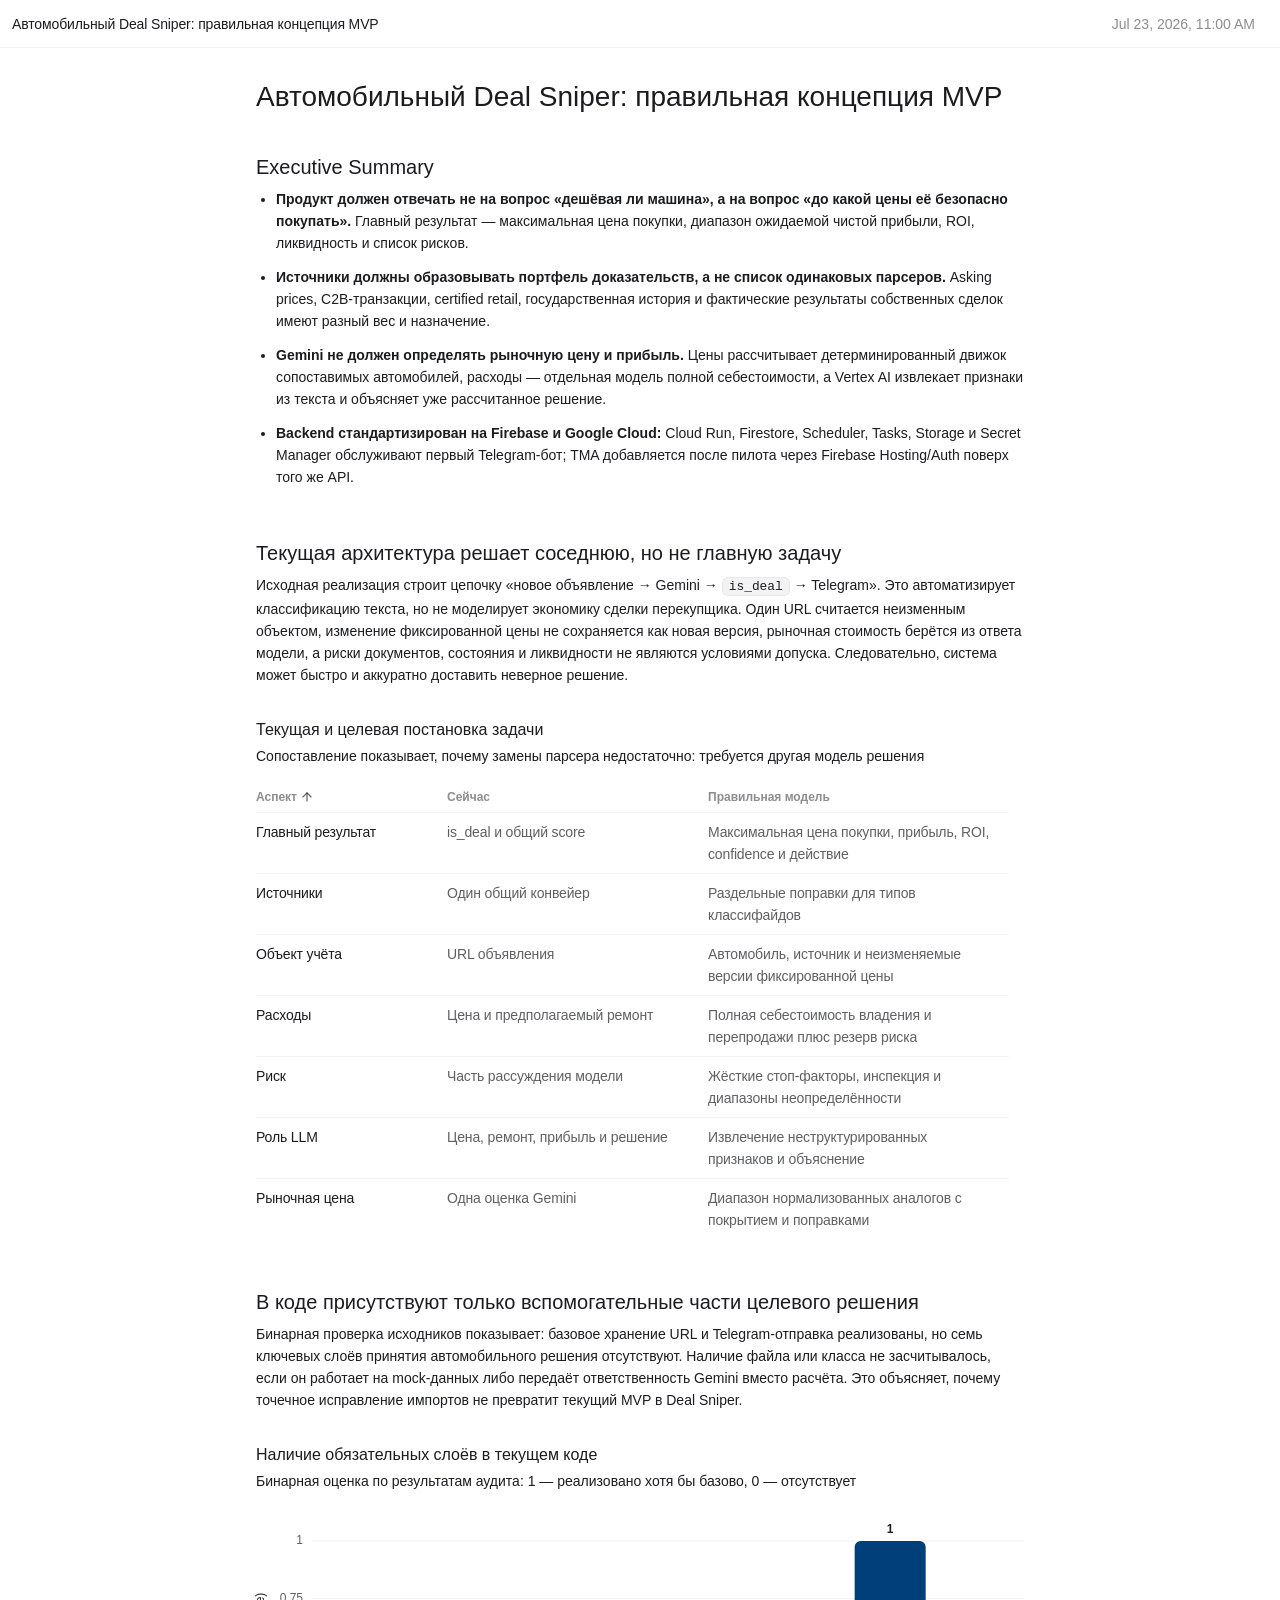
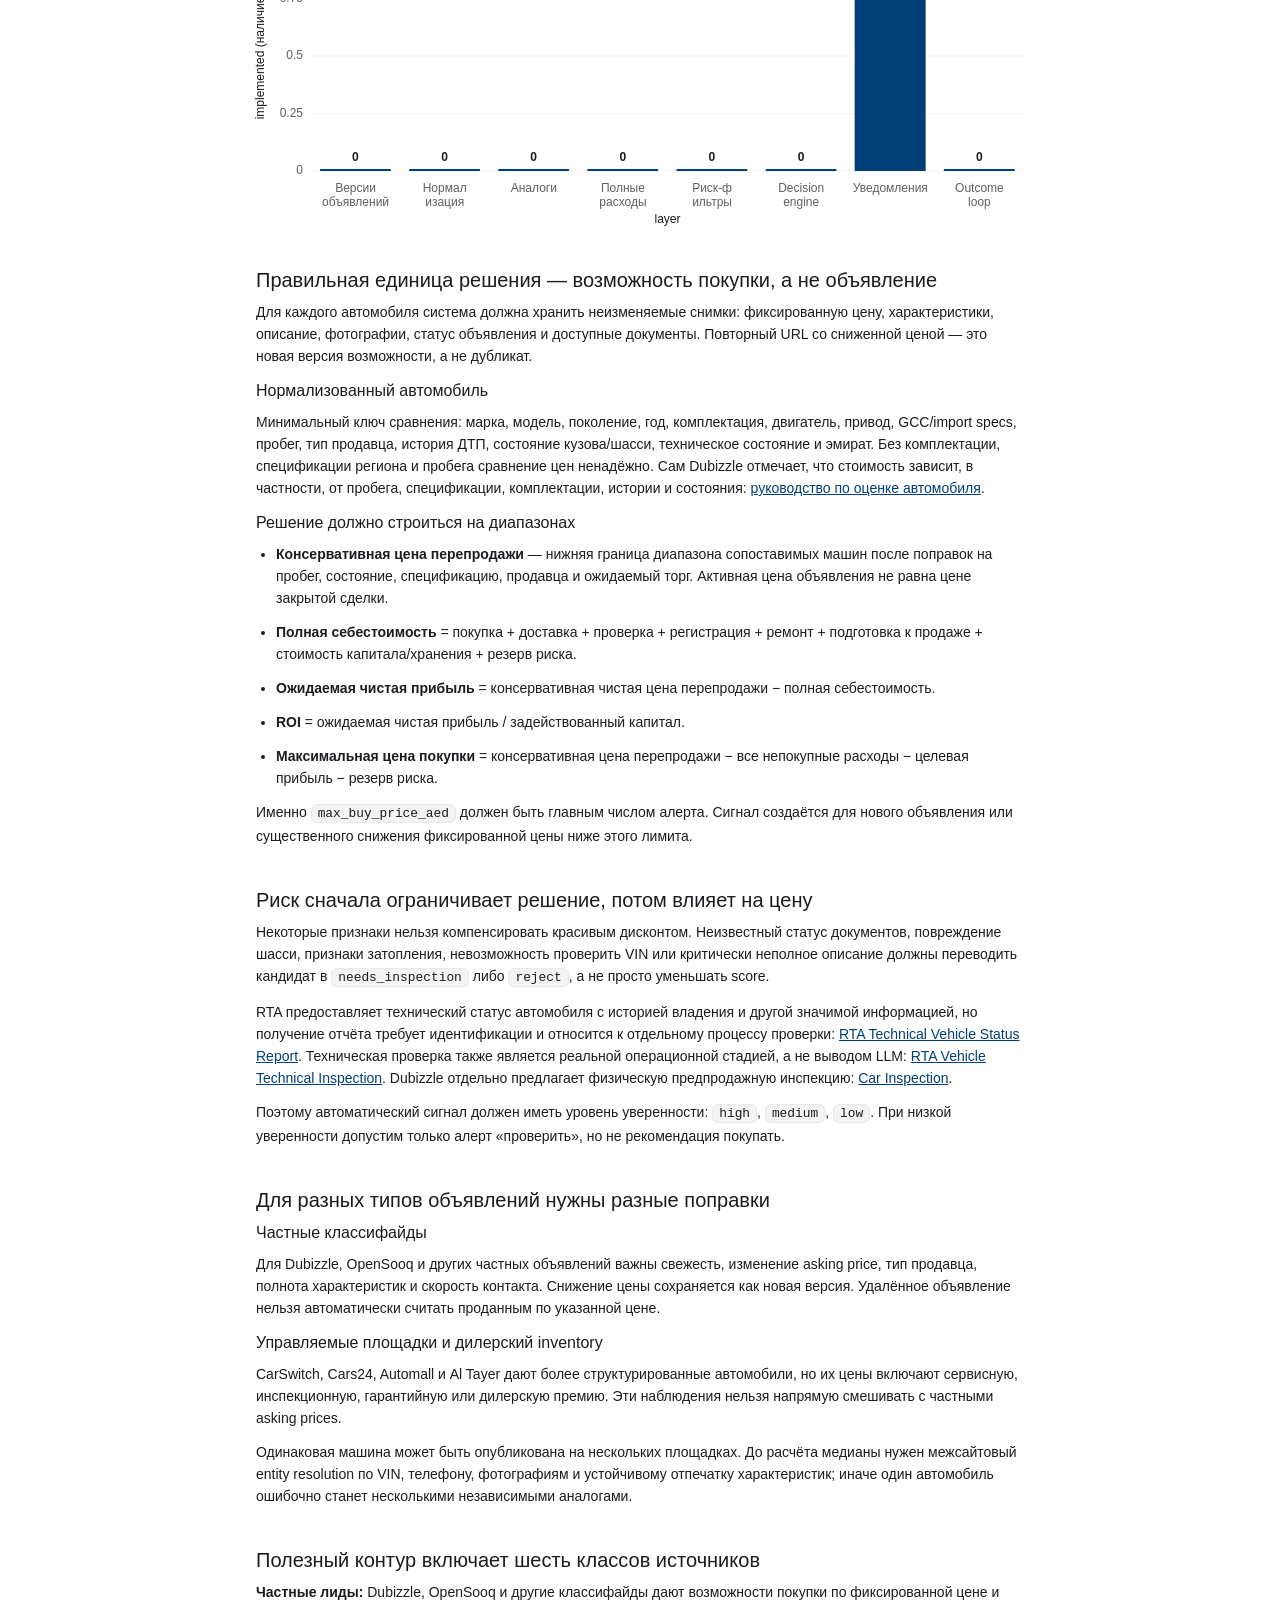
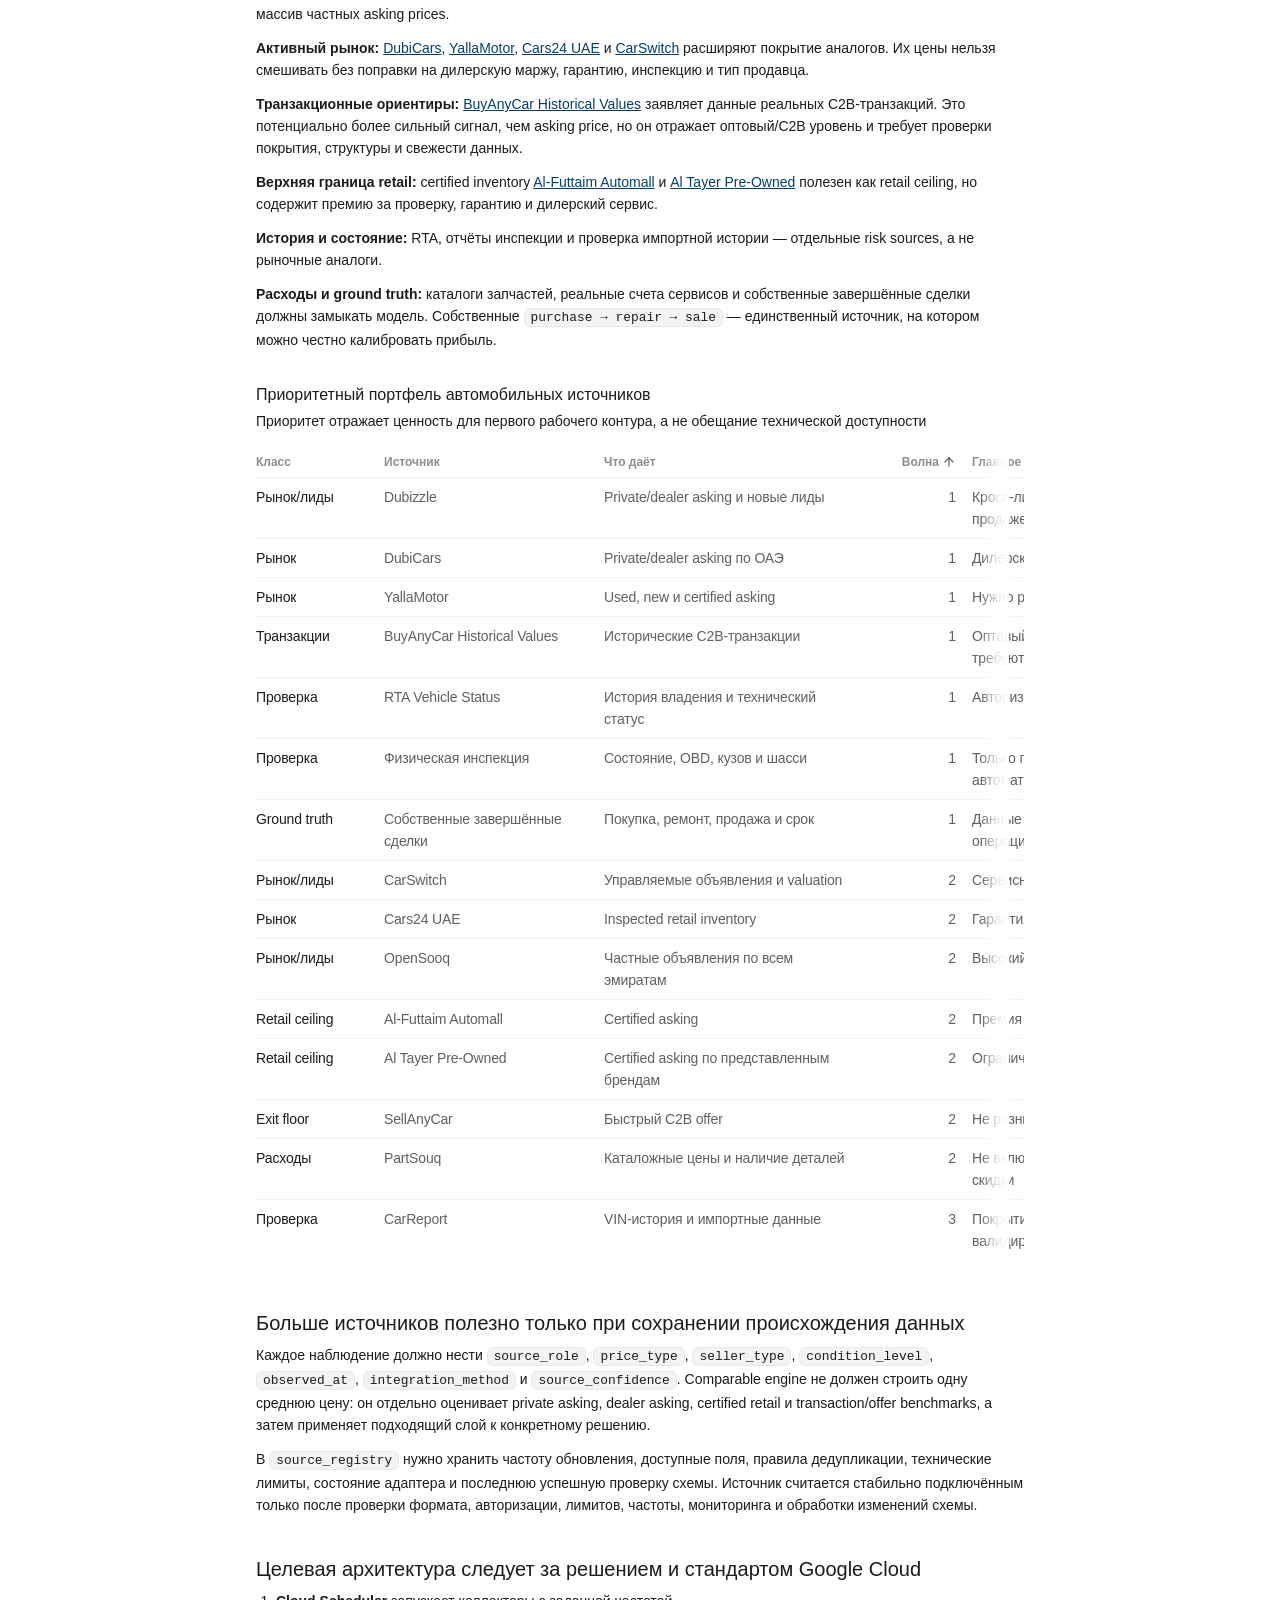
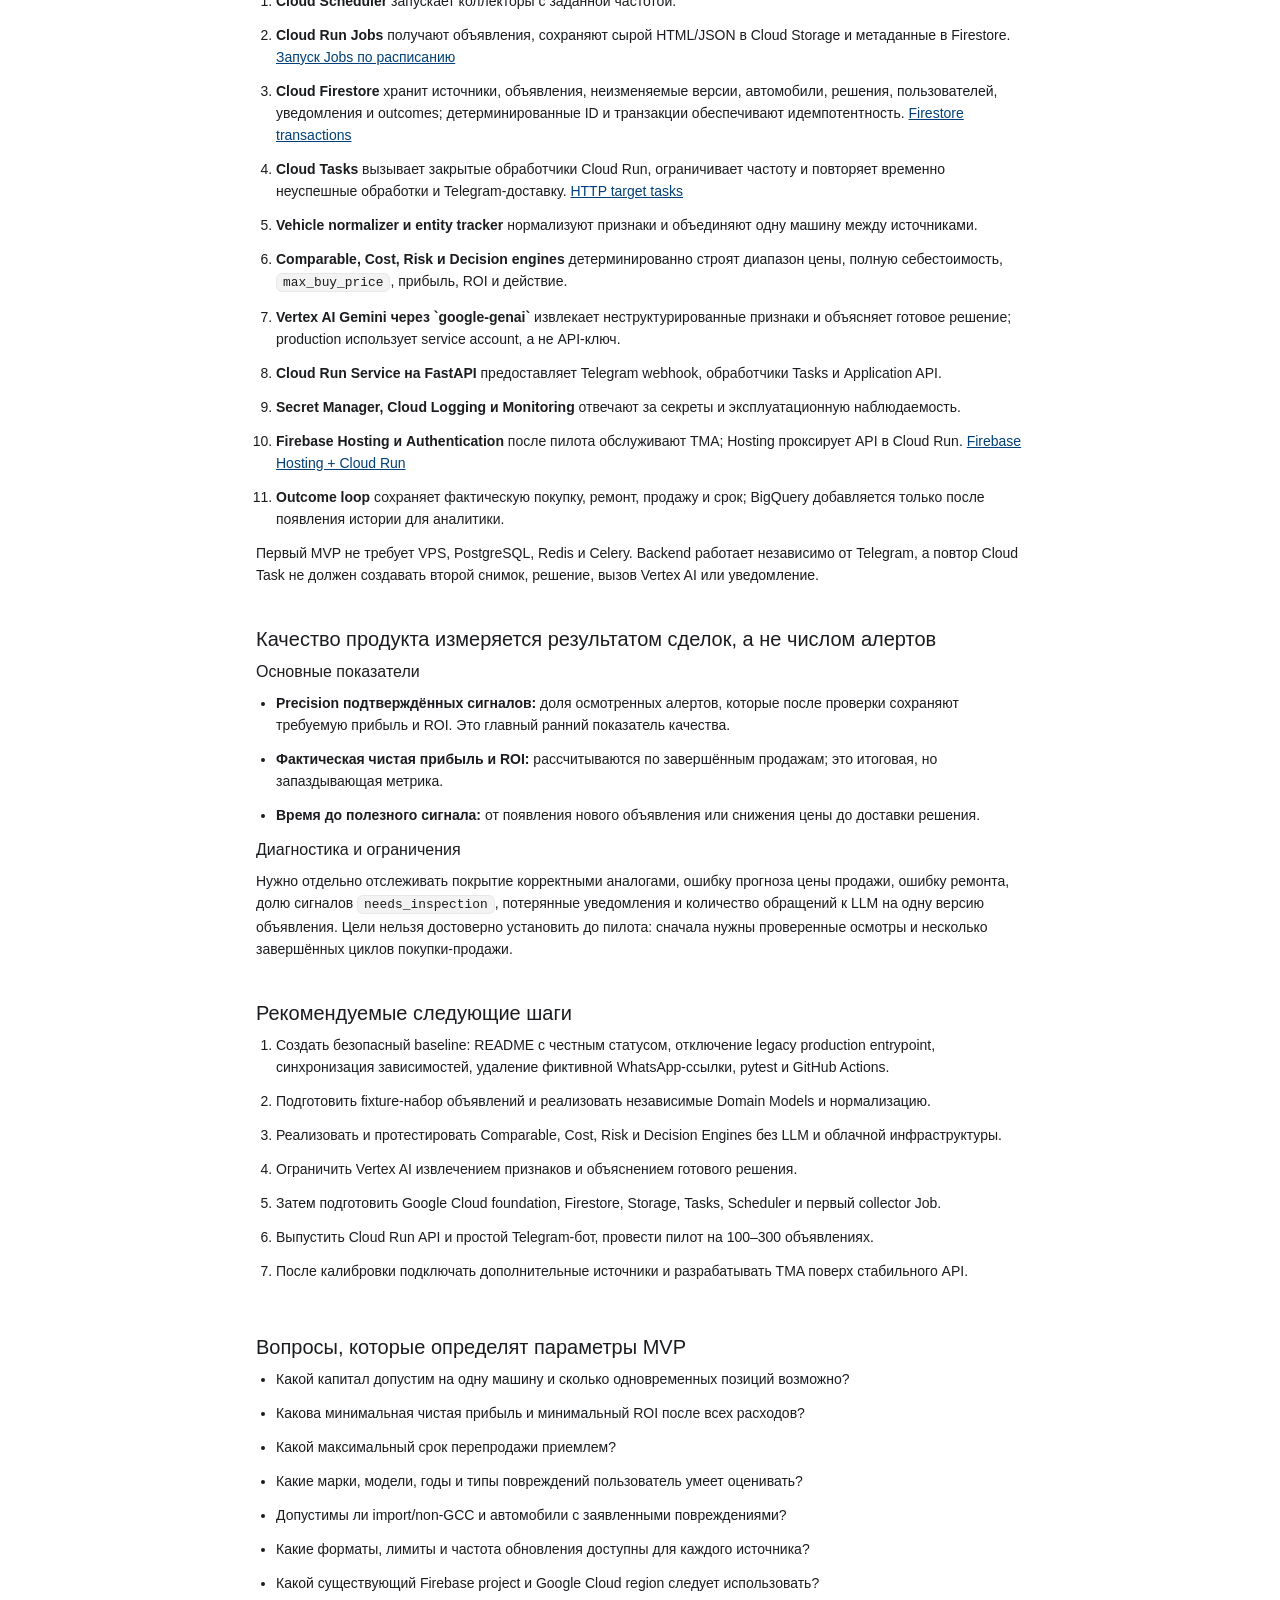
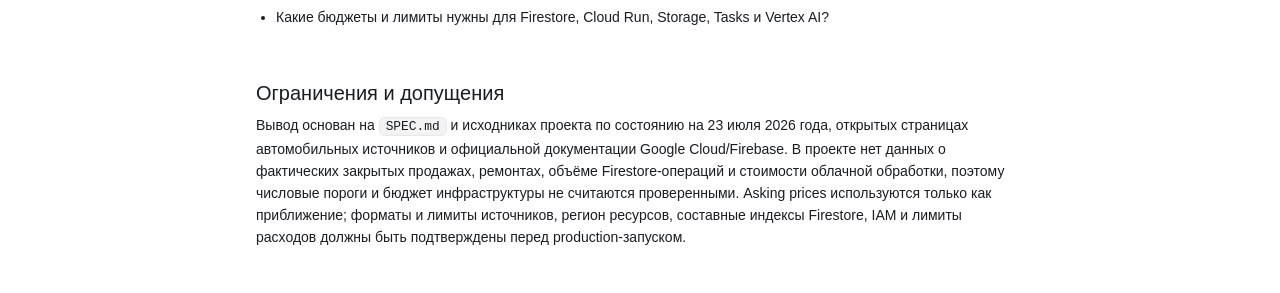
==== commit b8e22712: "Пересобрать план реализации без юридических аспектов" ====
--- a/docs/concept-cars-report.html
+++ b/docs/concept-cars-report.html
@@ -34,7 +34,7 @@
 </style>
 </head>
 <body>
-<main id="data-analytics-portable-fallback" class="portable-fallback" data-portable-fallback="true" data-portable-surface="report"><header class="portable-page-header"><div class="portable-page-heading"><p class="portable-surface-label">Data Analytics report</p><h1>Автомобильный Deal Sniper: правильная концепция MVP</h1></div><div class="portable-page-meta"><time datetime="2026-07-23T14:00:00+04:00">Jul 23, 2026, 10:00 AM UTC</time></div></header><div class="portable-block-stack">
+<main id="data-analytics-portable-fallback" class="portable-fallback" data-portable-fallback="true" data-portable-surface="report"><header class="portable-page-header"><div class="portable-page-heading"><p class="portable-surface-label">Data Analytics report</p><h1>Автомобильный Deal Sniper: правильная концепция MVP</h1></div><div class="portable-page-meta"><time datetime="2026-07-23T15:00:00+04:00">Jul 23, 2026, 11:00 AM UTC</time></div></header><div class="portable-block-stack">
 <div class="portable-block portable-layout-full" data-artifact-block-id="executive_summary" data-artifact-block-type="markdown" data-layout="full"><section class="portable-markdown"><h2>Executive Summary</h2>
 <ul><li><strong>Продукт должен отвечать не на вопрос «дешёвая ли машина», а на вопрос «до какой цены её безопасно покупать».</strong> Главный результат — максимальная цена покупки, диапазон ожидаемой чистой прибыли, ROI, ликвидность и список рисков.</li><li><strong>Источники должны образовывать портфель доказательств, а не список одинаковых парсеров.</strong> Asking prices, C2B-транзакции, certified retail, государственная история и фактические результаты собственных сделок имеют разный вес и назначение.</li><li><strong>Gemini не должен определять рыночную цену и прибыль.</strong> Цены рассчитывает детерминированный движок сопоставимых автомобилей, расходы — отдельная модель полной себестоимости, а Vertex AI извлекает признаки из текста и объясняет уже рассчитанное решение.</li><li><strong>Backend стандартизирован на Firebase и Google Cloud:</strong> Cloud Run, Firestore, Scheduler, Tasks, Storage и Secret Manager обслуживают первый Telegram-бот; TMA добавляется после пилота через Firebase Hosting/Auth поверх того же API.</li></ul></section></div>
 <div class="portable-block portable-layout-full" data-artifact-block-id="concept_gap_intro" data-artifact-block-type="markdown" data-layout="full"><section class="portable-markdown"><h2>Текущая архитектура решает соседнюю, но не главную задачу</h2>
@@ -63,14 +63,14 @@
 <div class="portable-block portable-layout-full" data-artifact-block-id="source_portfolio" data-artifact-block-type="markdown" data-layout="full"><section class="portable-markdown"><h2>Полезный контур включает шесть классов источников</h2>
 <p><strong>Частные лиды:</strong> Dubizzle, OpenSooq и другие классифайды дают возможности покупки по фиксированной цене и массив частных asking prices.</p>
 <p><strong>Активный рынок:</strong> <a href="https://www.dubicars.com/uae/used" rel="noreferrer">DubiCars</a>, <a href="https://uae.yallamotor.com/" rel="noreferrer">YallaMotor</a>, <a href="https://www.cars24.ae/buy-used-cars-dubai/" rel="noreferrer">Cars24 UAE</a> и <a href="https://carswitch.com/uae" rel="noreferrer">CarSwitch</a> расширяют покрытие аналогов. Их цены нельзя смешивать без поправки на дилерскую маржу, гарантию, инспекцию и тип продавца.</p>
-<p><strong>Транзакционные ориентиры:</strong> <a href="https://www.buyanycar.com/vehicle-historical-values" rel="noreferrer">BuyAnyCar Historical Values</a> заявляет данные реальных C2B-транзакций. Это потенциально более сильный сигнал, чем asking price, но он отражает оптовый/C2B уровень и требует проверки условий доступа и покрытия.</p>
+<p><strong>Транзакционные ориентиры:</strong> <a href="https://www.buyanycar.com/vehicle-historical-values" rel="noreferrer">BuyAnyCar Historical Values</a> заявляет данные реальных C2B-транзакций. Это потенциально более сильный сигнал, чем asking price, но он отражает оптовый/C2B уровень и требует проверки покрытия, структуры и свежести данных.</p>
 <p><strong>Верхняя граница retail:</strong> certified inventory <a href="https://www.automall.ae/en/" rel="noreferrer">Al-Futtaim Automall</a> и <a href="https://www.altayermotors.com/poc/" rel="noreferrer">Al Tayer Pre-Owned</a> полезен как retail ceiling, но содержит премию за проверку, гарантию и дилерский сервис.</p>
 <p><strong>История и состояние:</strong> RTA, отчёты инспекции и проверка импортной истории — отдельные risk sources, а не рыночные аналоги.</p>
 <p><strong>Расходы и ground truth:</strong> каталоги запчастей, реальные счета сервисов и собственные завершённые сделки должны замыкать модель. Собственные <code>purchase → repair → sale</code> — единственный источник, на котором можно честно калибровать прибыль.</p></section></div>
 <div class="portable-block portable-layout-full" data-artifact-block-id="source_portfolio_table_block" data-artifact-block-type="table" data-layout="full"><section class="portable-content-card portable-table-card" data-artifact-id="source_portfolio_table" data-artifact-kind="table" data-table-id="source_portfolio_table" data-portable-visual-title="Приоритетный портфель автомобильных источников"><header class="portable-visual-header"><h2>Приоритетный портфель автомобильных источников</h2><p>Приоритет отражает ценность для первого рабочего контура, а не обещание технической доступности</p></header><div class="portable-inline-source portable-source-summary" data-source-id="source_portfolio_sql"><div class="portable-inline-source-content portable-source-summary-content"><span class="portable-source-tooltip-heading" aria-hidden="true">Source for Приоритетный портфель автомобильных источников</span><strong>Source: Классификация автомобильных источников</strong><p class="portable-source-description-data">Материализует классификацию источников с фиксированными ценами и наборов проверки.</p><pre class="portable-source-query-data" aria-hidden="true"><code>SELECT &#39;Рынок/лиды&#39; AS category, &#39;Dubizzle&#39; AS source, &#39;Private/dealer asking и новые лиды&#39; AS signal, &#39;1&#39; AS priority, &#39;Кросс-листинг и asking не равен продаже&#39; AS caveat UNION ALL SELECT &#39;Рынок&#39;, &#39;DubiCars&#39;, &#39;Private/dealer asking по ОАЭ&#39;, &#39;1&#39;, &#39;Дилерская доля и дубликаты&#39; UNION ALL SELECT &#39;Рынок&#39;, &#39;YallaMotor&#39;, &#39;Used, new и certified asking&#39;, &#39;1&#39;, &#39;Нужно разделять тип предложения&#39; UNION ALL SELECT &#39;Транзакции&#39;, &#39;BuyAnyCar Historical Values&#39;, &#39;Исторические C2B-транзакции&#39;, &#39;1&#39;, &#39;Оптовый уровень, покрытие и доступ требуют проверки&#39; UNION ALL SELECT &#39;Проверка&#39;, &#39;RTA Vehicle Status&#39;, &#39;История владения и технический статус&#39;, &#39;1&#39;, &#39;Авторизация, оплата, on-demand&#39; UNION ALL SELECT &#39;Проверка&#39;, &#39;Физическая инспекция&#39;, &#39;Состояние, OBD, кузов и шасси&#39;, &#39;1&#39;, &#39;Только после shortlist, не полностью автоматическая&#39; UNION ALL SELECT &#39;Рынок/лиды&#39;, &#39;CarSwitch&#39;, &#39;Управляемые объявления и valuation&#39;, &#39;2&#39;, &#39;Сервисная/дилерская премия&#39; UNION ALL SELECT &#39;Рынок&#39;, &#39;Cars24 UAE&#39;, &#39;Inspected retail inventory&#39;, &#39;2&#39;, &#39;Гарантия и retail premium&#39; UNION ALL SELECT &#39;Рынок/лиды&#39;, &#39;OpenSooq&#39;, &#39;Частные объявления по всем эмиратам&#39;, &#39;2&#39;, &#39;Высокий шум и смешанные категории&#39; UNION ALL SELECT &#39;Retail ceiling&#39;, &#39;Al-Futtaim Automall&#39;, &#39;Certified asking&#39;, &#39;2&#39;, &#39;Премия за гарантию и подготовку&#39; UNION ALL SELECT &#39;Retail ceiling&#39;, &#39;Al Tayer Pre-Owned&#39;, &#39;Certified asking по представленным брендам&#39;, &#39;2&#39;, &#39;Ограниченное покрытие брендов&#39; UNION ALL SELECT &#39;Exit floor&#39;, &#39;SellAnyCar&#39;, &#39;Быстрый C2B offer&#39;, &#39;2&#39;, &#39;Не розничная цена перепродажи&#39; UNION ALL SELECT &#39;Расходы&#39;, &#39;PartSouq&#39;, &#39;Каталожные цены и наличие деталей&#39;, &#39;2&#39;, &#39;Не включает работу и локальные скидки&#39; UNION ALL SELECT &#39;Проверка&#39;, &#39;CarReport&#39;, &#39;VIN-история и импортные данные&#39;, &#39;3&#39;, &#39;Покрытие и точность нужно валидировать&#39; UNION ALL SELECT &#39;Ground truth&#39;, &#39;Собственные завершённые сделки&#39;, &#39;Покупка, ремонт, продажа и срок&#39;, &#39;1&#39;, &#39;Данные появятся только после операционного пилота&#39;</code></pre></div></div><div class="portable-table-source-region"><div class="portable-table-scroll"><table><caption>Приоритетный портфель автомобильных источников</caption><thead><tr><th scope="col">Класс</th><th scope="col">Источник</th><th scope="col">Что даёт</th><th scope="col" class="portable-table-number">Волна</th><th scope="col">Главное ограничение</th></tr></thead><tbody><tr><td>Рынок/лиды</td><td>Dubizzle</td><td>Private/dealer asking и новые лиды</td><td class="portable-table-source-cell portable-table-number"><span class="portable-source-tooltip portable-source-value" data-portable-source-host="true" tabindex="0" aria-describedby="portable-source-tooltip-2"><span class="portable-source-value-text">1</span><span class="portable-source-tooltip-content" id="portable-source-tooltip-2" role="tooltip"><span class="portable-source-tooltip-heading" aria-hidden="true">Source for 1</span><strong>Source: Классификация автомобильных источников</strong></span></span></td><td>Кросс-листинг и asking не равен продаже</td></tr><tr><td>Рынок</td><td>DubiCars</td><td>Private/dealer asking по ОАЭ</td><td class="portable-table-source-cell portable-table-number"><span class="portable-source-tooltip portable-source-value" data-portable-source-host="true" tabindex="0" aria-describedby="portable-source-tooltip-3"><span class="portable-source-value-text">1</span><span class="portable-source-tooltip-content" id="portable-source-tooltip-3" role="tooltip"><span class="portable-source-tooltip-heading" aria-hidden="true">Source for 1</span><strong>Source: Классификация автомобильных источников</strong></span></span></td><td>Дилерская доля и дубликаты</td></tr><tr><td>Рынок</td><td>YallaMotor</td><td>Used, new и certified asking</td><td class="portable-table-source-cell portable-table-number"><span class="portable-source-tooltip portable-source-value" data-portable-source-host="true" tabindex="0" aria-describedby="portable-source-tooltip-4"><span class="portable-source-value-text">1</span><span class="portable-source-tooltip-content" id="portable-source-tooltip-4" role="tooltip"><span class="portable-source-tooltip-heading" aria-hidden="true">Source for 1</span><strong>Source: Классификация автомобильных источников</strong></span></span></td><td>Нужно разделять тип предложения</td></tr><tr><td>Транзакции</td><td>BuyAnyCar Historical Values</td><td>Исторические C2B-транзакции</td><td class="portable-table-source-cell portable-table-number"><span class="portable-source-tooltip portable-source-value" data-portable-source-host="true" tabindex="0" aria-describedby="portable-source-tooltip-5"><span class="portable-source-value-text">1</span><span class="portable-source-tooltip-content" id="portable-source-tooltip-5" role="tooltip"><span class="portable-source-tooltip-heading" aria-hidden="true">Source for 1</span><strong>Source: Классификация автомобильных источников</strong></span></span></td><td>Оптовый уровень, покрытие и доступ требуют проверки</td></tr><tr><td>Проверка</td><td>RTA Vehicle Status</td><td>История владения и технический статус</td><td class="portable-table-source-cell portable-table-number"><span class="portable-source-tooltip portable-source-value" data-portable-source-host="true" tabindex="0" aria-describedby="portable-source-tooltip-6"><span class="portable-source-value-text">1</span><span class="portable-source-tooltip-content" id="portable-source-tooltip-6" role="tooltip"><span class="portable-source-tooltip-heading" aria-hidden="true">Source for 1</span><strong>Source: Классификация автомобильных источников</strong></span></span></td><td>Авторизация, оплата, on-demand</td></tr><tr><td>Проверка</td><td>Физическая инспекция</td><td>Состояние, OBD, кузов и шасси</td><td class="portable-table-source-cell portable-table-number"><span class="portable-source-tooltip portable-source-value" data-portable-source-host="true" tabindex="0" aria-describedby="portable-source-tooltip-7"><span class="portable-source-value-text">1</span><span class="portable-source-tooltip-content" id="portable-source-tooltip-7" role="tooltip"><span class="portable-source-tooltip-heading" aria-hidden="true">Source for 1</span><strong>Source: Классификация автомобильных источников</strong></span></span></td><td>Только после shortlist, не полностью автоматическая</td></tr><tr><td>Ground truth</td><td>Собственные завершённые сделки</td><td>Покупка, ремонт, продажа и срок</td><td class="portable-table-source-cell portable-table-number"><span class="portable-source-tooltip portable-source-value" data-portable-source-host="true" tabindex="0" aria-describedby="portable-source-tooltip-8"><span class="portable-source-value-text">1</span><span class="portable-source-tooltip-content" id="portable-source-tooltip-8" role="tooltip"><span class="portable-source-tooltip-heading" aria-hidden="true">Source for 1</span><strong>Source: Классификация автомобильных источников</strong></span></span></td><td>Данные появятся только после операционного пилота</td></tr><tr><td>Рынок/лиды</td><td>CarSwitch</td><td>Управляемые объявления и valuation</td><td class="portable-table-source-cell portable-table-number"><span class="portable-source-tooltip portable-source-value" data-portable-source-host="true" tabindex="0" aria-describedby="portable-source-tooltip-9"><span class="portable-source-value-text">2</span><span class="portable-source-tooltip-content" id="portable-source-tooltip-9" role="tooltip"><span class="portable-source-tooltip-heading" aria-hidden="true">Source for 2</span><strong>Source: Классификация автомобильных источников</strong></span></span></td><td>Сервисная/дилерская премия</td></tr><tr><td>Рынок</td><td>Cars24 UAE</td><td>Inspected retail inventory</td><td class="portable-table-source-cell portable-table-number"><span class="portable-source-tooltip portable-source-value" data-portable-source-host="true" tabindex="0" aria-describedby="portable-source-tooltip-10"><span class="portable-source-value-text">2</span><span class="portable-source-tooltip-content" id="portable-source-tooltip-10" role="tooltip"><span class="portable-source-tooltip-heading" aria-hidden="true">Source for 2</span><strong>Source: Классификация автомобильных источников</strong></span></span></td><td>Гарантия и retail premium</td></tr><tr><td>Рынок/лиды</td><td>OpenSooq</td><td>Частные объявления по всем эмиратам</td><td class="portable-table-source-cell portable-table-number"><span class="portable-source-tooltip portable-source-value" data-portable-source-host="true" tabindex="0" aria-describedby="portable-source-tooltip-11"><span class="portable-source-value-text">2</span><span class="portable-source-tooltip-content" id="portable-source-tooltip-11" role="tooltip"><span class="portable-source-tooltip-heading" aria-hidden="true">Source for 2</span><strong>Source: Классификация автомобильных источников</strong></span></span></td><td>Высокий шум и смешанные категории</td></tr><tr><td>Retail ceiling</td><td>Al-Futtaim Automall</td><td>Certified asking</td><td class="portable-table-source-cell portable-table-number"><span class="portable-source-tooltip portable-source-value" data-portable-source-host="true" tabindex="0" aria-describedby="portable-source-tooltip-12"><span class="portable-source-value-text">2</span><span class="portable-source-tooltip-content" id="portable-source-tooltip-12" role="tooltip"><span class="portable-source-tooltip-heading" aria-hidden="true">Source for 2</span><strong>Source: Классификация автомобильных источников</strong></span></span></td><td>Премия за гарантию и подготовку</td></tr><tr><td>Retail ceiling</td><td>Al Tayer Pre-Owned</td><td>Certified asking по представленным брендам</td><td class="portable-table-source-cell portable-table-number"><span class="portable-source-tooltip portable-source-value" data-portable-source-host="true" tabindex="0" aria-describedby="portable-source-tooltip-13"><span class="portable-source-value-text">2</span><span class="portable-source-tooltip-content" id="portable-source-tooltip-13" role="tooltip"><span class="portable-source-tooltip-heading" aria-hidden="true">Source for 2</span><strong>Source: Классификация автомобильных источников</strong></span></span></td><td>Ограниченное покрытие брендов</td></tr><tr><td>Exit floor</td><td>SellAnyCar</td><td>Быстрый C2B offer</td><td class="portable-table-source-cell portable-table-number"><span class="portable-source-tooltip portable-source-value" data-portable-source-host="true" tabindex="0" aria-describedby="portable-source-tooltip-14"><span class="portable-source-value-text">2</span><span class="portable-source-tooltip-content" id="portable-source-tooltip-14" role="tooltip"><span class="portable-source-tooltip-heading" aria-hidden="true">Source for 2</span><strong>Source: Классификация автомобильных источников</strong></span></span></td><td>Не розничная цена перепродажи</td></tr><tr><td>Расходы</td><td>PartSouq</td><td>Каталожные цены и наличие деталей</td><td class="portable-table-source-cell portable-table-number"><span class="portable-source-tooltip portable-source-value" data-portable-source-host="true" tabindex="0" aria-describedby="portable-source-tooltip-15"><span class="portable-source-value-text">2</span><span class="portable-source-tooltip-content" id="portable-source-tooltip-15" role="tooltip"><span class="portable-source-tooltip-heading" aria-hidden="true">Source for 2</span><strong>Source: Классификация автомобильных источников</strong></span></span></td><td>Не включает работу и локальные скидки</td></tr><tr><td>Проверка</td><td>CarReport</td><td>VIN-история и импортные данные</td><td class="portable-table-source-cell portable-table-number"><span class="portable-source-tooltip portable-source-value" data-portable-source-host="true" tabindex="0" aria-describedby="portable-source-tooltip-16"><span class="portable-source-value-text">3</span><span class="portable-source-tooltip-content" id="portable-source-tooltip-16" role="tooltip"><span class="portable-source-tooltip-heading" aria-hidden="true">Source for 3</span><strong>Source: Классификация автомобильных источников</strong></span></span></td><td>Покрытие и точность нужно валидировать</td></tr></tbody></table></div></div></section></div>
 <div class="portable-block portable-layout-full" data-artifact-block-id="source_weighting" data-artifact-block-type="markdown" data-layout="full"><section class="portable-markdown"><h2>Больше источников полезно только при сохранении происхождения данных</h2>
-<p>Каждое наблюдение должно нести <code>source_role</code>, <code>price_type</code>, <code>seller_type</code>, <code>condition_level</code>, <code>observed_at</code>, <code>access_method</code> и <code>source_confidence</code>. Comparable engine не должен строить одну среднюю цену: он отдельно оценивает private asking, dealer asking, certified retail и transaction/offer benchmarks, а затем применяет подходящий слой к конкретному решению.</p>
-<p>В <code>source_registry</code> нужно хранить частоту обновления, доступные поля, правила дедупликации, ограничения доступа, состояние адаптера и последнюю успешную проверку схемы. Сайт без официального API нельзя считать устойчиво подключённым, пока не проверены его условия использования и технический способ получения данных.</p></section></div>
+<p>Каждое наблюдение должно нести <code>source_role</code>, <code>price_type</code>, <code>seller_type</code>, <code>condition_level</code>, <code>observed_at</code>, <code>integration_method</code> и <code>source_confidence</code>. Comparable engine не должен строить одну среднюю цену: он отдельно оценивает private asking, dealer asking, certified retail и transaction/offer benchmarks, а затем применяет подходящий слой к конкретному решению.</p>
+<p>В <code>source_registry</code> нужно хранить частоту обновления, доступные поля, правила дедупликации, технические лимиты, состояние адаптера и последнюю успешную проверку схемы. Источник считается стабильно подключённым только после проверки формата, авторизации, лимитов, частоты, мониторинга и обработки изменений схемы.</p></section></div>
 <div class="portable-block portable-layout-full" data-artifact-block-id="target_architecture" data-artifact-block-type="markdown" data-layout="full"><section class="portable-markdown"><h2>Целевая архитектура следует за решением и стандартом Google Cloud</h2>
 <ol><li><strong>Cloud Scheduler</strong> запускает коллекторы с заданной частотой.</li><li><strong>Cloud Run Jobs</strong> получают объявления, сохраняют сырой HTML/JSON в Cloud Storage и метаданные в Firestore. <a href="https://docs.cloud.google.com/run/docs/execute/jobs-on-schedule" rel="noreferrer">Запуск Jobs по расписанию</a></li><li><strong>Cloud Firestore</strong> хранит источники, объявления, неизменяемые версии, автомобили, решения, пользователей, уведомления и outcomes; детерминированные ID и транзакции обеспечивают идемпотентность. <a href="https://firebase.google.com/docs/firestore/manage-data/transactions" rel="noreferrer">Firestore transactions</a></li><li><strong>Cloud Tasks</strong> вызывает закрытые обработчики Cloud Run, ограничивает частоту и повторяет временно неуспешные обработки и Telegram-доставку. <a href="https://docs.cloud.google.com/tasks/docs/creating-http-target-tasks" rel="noreferrer">HTTP target tasks</a></li><li><strong>Vehicle normalizer и entity tracker</strong> нормализуют признаки и объединяют одну машину между источниками.</li><li><strong>Comparable, Cost, Risk и Decision engines</strong> детерминированно строят диапазон цены, полную себестоимость, <code>max_buy_price</code>, прибыль, ROI и действие.</li><li><strong>Vertex AI Gemini через `google-genai`</strong> извлекает неструктурированные признаки и объясняет готовое решение; production использует service account, а не API-ключ.</li><li><strong>Cloud Run Service на FastAPI</strong> предоставляет Telegram webhook, обработчики Tasks и Application API.</li><li><strong>Secret Manager, Cloud Logging и Monitoring</strong> отвечают за секреты и эксплуатационную наблюдаемость.</li><li><strong>Firebase Hosting и Authentication</strong> после пилота обслуживают TMA; Hosting проксирует API в Cloud Run. <a href="https://firebase.google.com/docs/hosting/cloud-run" rel="noreferrer">Firebase Hosting + Cloud Run</a></li><li><strong>Outcome loop</strong> сохраняет фактическую покупку, ремонт, продажу и срок; BigQuery добавляется только после появления истории для аналитики.</li></ol>
 <p>Первый MVP не требует VPS, PostgreSQL, Redis и Celery. Backend работает независимо от Telegram, а повтор Cloud Task не должен создавать второй снимок, решение, вызов Vertex AI или уведомление.</p></section></div>
@@ -80,11 +80,11 @@
 <h3>Диагностика и ограничения</h3>
 <p>Нужно отдельно отслеживать покрытие корректными аналогами, ошибку прогноза цены продажи, ошибку ремонта, долю сигналов <code>needs_inspection</code>, потерянные уведомления и количество обращений к LLM на одну версию объявления. Цели нельзя достоверно установить до пилота: сначала нужны проверенные осмотры и несколько завершённых циклов покупки-продажи.</p></section></div>
 <div class="portable-block portable-layout-full" data-artifact-block-id="next_steps" data-artifact-block-type="markdown" data-layout="full"><section class="portable-markdown"><h2>Рекомендуемые следующие шаги</h2>
-<ol><li>Подготовить Google Cloud foundation: проект, регион, Firestore, Storage, Tasks, Scheduler, Artifact Registry, Secret Manager, service accounts и Infrastructure as Code.</li><li>Реализовать Firestore-модель, детерминированные ID и хранение сырого снимка в Cloud Storage.</li><li>Провести access audit и развернуть Dubizzle collector как первый Cloud Run Job без скрытого mock fallback.</li><li>Добавить идемпотентную обработку через Cloud Tasks, нормализацию, сопоставимые цены, расходы и Decision Engine.</li><li>Выпустить Cloud Run API и простой Telegram-бот с webhook и надёжной доставкой через Tasks.</li><li>Провести пилот на 100–300 объявлениях, затем подключать дополнительные классифайды.</li><li>Разрабатывать TMA на Firebase Hosting/Auth только поверх стабильного Cloud Run API.</li></ol></section></div>
+<ol><li>Создать безопасный baseline: README с честным статусом, отключение legacy production entrypoint, синхронизация зависимостей, удаление фиктивной WhatsApp-ссылки, pytest и GitHub Actions.</li><li>Подготовить fixture-набор объявлений и реализовать независимые Domain Models и нормализацию.</li><li>Реализовать и протестировать Comparable, Cost, Risk и Decision Engines без LLM и облачной инфраструктуры.</li><li>Ограничить Vertex AI извлечением признаков и объяснением готового решения.</li><li>Затем подготовить Google Cloud foundation, Firestore, Storage, Tasks, Scheduler и первый collector Job.</li><li>Выпустить Cloud Run API и простой Telegram-бот, провести пилот на 100–300 объявлениях.</li><li>После калибровки подключать дополнительные источники и разрабатывать TMA поверх стабильного API.</li></ol></section></div>
 <div class="portable-block portable-layout-full" data-artifact-block-id="open_questions" data-artifact-block-type="markdown" data-layout="full"><section class="portable-markdown"><h2>Вопросы, которые определят параметры MVP</h2>
-<ul><li>Какой капитал допустим на одну машину и сколько одновременных позиций возможно?</li><li>Какова минимальная чистая прибыль и минимальный ROI после всех расходов?</li><li>Какой максимальный срок перепродажи приемлем?</li><li>Какие марки, модели, годы и типы повреждений пользователь умеет оценивать?</li><li>Допустимы ли import/non-GCC и автомобили с заявленными повреждениями?</li><li>Есть ли законный и устойчивый способ получать данные классифайдов с нужной частотой?</li><li>Какой существующий Firebase project и Google Cloud region следует использовать?</li><li>Какие бюджеты и лимиты нужны для Firestore, Cloud Run, Storage, Tasks и Vertex AI?</li></ul></section></div>
+<ul><li>Какой капитал допустим на одну машину и сколько одновременных позиций возможно?</li><li>Какова минимальная чистая прибыль и минимальный ROI после всех расходов?</li><li>Какой максимальный срок перепродажи приемлем?</li><li>Какие марки, модели, годы и типы повреждений пользователь умеет оценивать?</li><li>Допустимы ли import/non-GCC и автомобили с заявленными повреждениями?</li><li>Какие форматы, лимиты и частота обновления доступны для каждого источника?</li><li>Какой существующий Firebase project и Google Cloud region следует использовать?</li><li>Какие бюджеты и лимиты нужны для Firestore, Cloud Run, Storage, Tasks и Vertex AI?</li></ul></section></div>
 <div class="portable-block portable-layout-full" data-artifact-block-id="caveats" data-artifact-block-type="markdown" data-layout="full"><section class="portable-markdown"><h2>Ограничения и допущения</h2>
-<p>Вывод основан на <code>SPEC.md</code> и исходниках проекта по состоянию на 23 июля 2026 года, открытых страницах Dubizzle и RTA и официальной документации Google Cloud/Firebase. В проекте нет данных о фактических закрытых продажах, ремонтах, объёме Firestore-операций и стоимости облачной обработки, поэтому числовые пороги и бюджет инфраструктуры не считаются проверенными. Asking prices используются только как приближение; правила площадок, регион ресурсов, составные индексы Firestore, IAM и лимиты расходов должны быть подтверждены перед production-запуском.</p></section></div></div><section class="portable-sources" aria-labelledby="portable-sources-heading"><h2 id="portable-sources-heading">Sources</h2><ol><li><strong>Текущая спецификация и реализация</strong><span class="portable-source-meta">SPEC.md</span></li><li><strong>Матрица наличия архитектурных слоёв</strong><span class="portable-source-meta">sqlite · 2026-07-23T10:00:00+04:00</span><p>Материализует бинарную матрицу, полученную ручным аудитом SPEC.md и исходников.</p><details class="portable-source-query" open><summary>SQL query</summary><pre><code>SELECT &#39;Версии объявлений&#39; AS layer, 0 AS implemented UNION ALL SELECT &#39;Нормализация&#39;, 0 UNION ALL SELECT &#39;Аналоги&#39;, 0 UNION ALL SELECT &#39;Полные расходы&#39;, 0 UNION ALL SELECT &#39;Риск-фильтры&#39;, 0 UNION ALL SELECT &#39;Decision engine&#39;, 0 UNION ALL SELECT &#39;Уведомления&#39;, 1 UNION ALL SELECT &#39;Outcome loop&#39;, 0</code></pre></details></li><li><strong>Сопоставление текущей и целевой концепции</strong><span class="portable-source-meta">sqlite · 2026-07-23T10:00:00+04:00</span><p>Материализует сопоставление, полученное из ручного аудита архитектуры.</p><details class="portable-source-query" open><summary>SQL query</summary><pre><code>SELECT &#39;Главный результат&#39; AS aspect, &#39;is_deal и общий score&#39; AS current, &#39;Максимальная цена покупки, прибыль, ROI, confidence и действие&#39; AS target UNION ALL SELECT &#39;Объект учёта&#39;, &#39;URL объявления&#39;, &#39;Автомобиль, источник и неизменяемые версии фиксированной цены&#39; UNION ALL SELECT &#39;Рыночная цена&#39;, &#39;Одна оценка Gemini&#39;, &#39;Диапазон нормализованных аналогов с покрытием и поправками&#39; UNION ALL SELECT &#39;Расходы&#39;, &#39;Цена и предполагаемый ремонт&#39;, &#39;Полная себестоимость владения и перепродажи плюс резерв риска&#39; UNION ALL SELECT &#39;Роль LLM&#39;, &#39;Цена, ремонт, прибыль и решение&#39;, &#39;Извлечение неструктурированных признаков и объяснение&#39; UNION ALL SELECT &#39;Источники&#39;, &#39;Один общий конвейер&#39;, &#39;Раздельные поправки для типов классифайдов&#39; UNION ALL SELECT &#39;Риск&#39;, &#39;Часть рассуждения модели&#39;, &#39;Жёсткие стоп-факторы, инспекция и диапазоны неопределённости&#39;</code></pre></details></li><li><strong>Классификация автомобильных источников</strong><span class="portable-source-meta">sqlite · 2026-07-23T10:00:00+04:00</span><p>Материализует классификацию источников с фиксированными ценами и наборов проверки.</p><details class="portable-source-query" open><summary>SQL query</summary><pre><code>SELECT &#39;Рынок/лиды&#39; AS category, &#39;Dubizzle&#39; AS source, &#39;Private/dealer asking и новые лиды&#39; AS signal, &#39;1&#39; AS priority, &#39;Кросс-листинг и asking не равен продаже&#39; AS caveat UNION ALL SELECT &#39;Рынок&#39;, &#39;DubiCars&#39;, &#39;Private/dealer asking по ОАЭ&#39;, &#39;1&#39;, &#39;Дилерская доля и дубликаты&#39; UNION ALL SELECT &#39;Рынок&#39;, &#39;YallaMotor&#39;, &#39;Used, new и certified asking&#39;, &#39;1&#39;, &#39;Нужно разделять тип предложения&#39; UNION ALL SELECT &#39;Транзакции&#39;, &#39;BuyAnyCar Historical Values&#39;, &#39;Исторические C2B-транзакции&#39;, &#39;1&#39;, &#39;Оптовый уровень, покрытие и доступ требуют проверки&#39; UNION ALL SELECT &#39;Проверка&#39;, &#39;RTA Vehicle Status&#39;, &#39;История владения и технический статус&#39;, &#39;1&#39;, &#39;Авторизация, оплата, on-demand&#39; UNION ALL SELECT &#39;Проверка&#39;, &#39;Физическая инспекция&#39;, &#39;Состояние, OBD, кузов и шасси&#39;, &#39;1&#39;, &#39;Только после shortlist, не полностью автоматическая&#39; UNION ALL SELECT &#39;Рынок/лиды&#39;, &#39;CarSwitch&#39;, &#39;Управляемые объявления и valuation&#39;, &#39;2&#39;, &#39;Сервисная/дилерская премия&#39; UNION ALL SELECT &#39;Рынок&#39;, &#39;Cars24 UAE&#39;, &#39;Inspected retail inventory&#39;, &#39;2&#39;, &#39;Гарантия и retail premium&#39; UNION ALL SELECT &#39;Рынок/лиды&#39;, &#39;OpenSooq&#39;, &#39;Частные объявления по всем эмиратам&#39;, &#39;2&#39;, &#39;Высокий шум и смешанные категории&#39; UNION ALL SELECT &#39;Retail ceiling&#39;, &#39;Al-Futtaim Automall&#39;, &#39;Certified asking&#39;, &#39;2&#39;, &#39;Премия за гарантию и подготовку&#39; UNION ALL SELECT &#39;Retail ceiling&#39;, &#39;Al Tayer Pre-Owned&#39;, &#39;Certified asking по представленным брендам&#39;, &#39;2&#39;, &#39;Ограниченное покрытие брендов&#39; UNION ALL SELECT &#39;Exit floor&#39;, &#39;SellAnyCar&#39;, &#39;Быстрый C2B offer&#39;, &#39;2&#39;, &#39;Не розничная цена перепродажи&#39; UNION ALL SELECT &#39;Расходы&#39;, &#39;PartSouq&#39;, &#39;Каталожные цены и наличие деталей&#39;, &#39;2&#39;, &#39;Не включает работу и локальные скидки&#39; UNION ALL SELECT &#39;Проверка&#39;, &#39;CarReport&#39;, &#39;VIN-история и импортные данные&#39;, &#39;3&#39;, &#39;Покрытие и точность нужно валидировать&#39; UNION ALL SELECT &#39;Ground truth&#39;, &#39;Собственные завершённые сделки&#39;, &#39;Покупка, ремонт, продажа и срок&#39;, &#39;1&#39;, &#39;Данные появятся только после операционного пилота&#39;</code></pre></details></li><li><strong>Dubizzle: факторы оценки автомобиля</strong></li><li><strong>RTA: технический статус автомобиля</strong></li><li><strong>RTA: техническая инспекция</strong></li></ol></section></main>
+<p>Вывод основан на <code>SPEC.md</code> и исходниках проекта по состоянию на 23 июля 2026 года, открытых страницах автомобильных источников и официальной документации Google Cloud/Firebase. В проекте нет данных о фактических закрытых продажах, ремонтах, объёме Firestore-операций и стоимости облачной обработки, поэтому числовые пороги и бюджет инфраструктуры не считаются проверенными. Asking prices используются только как приближение; форматы и лимиты источников, регион ресурсов, составные индексы Firestore, IAM и лимиты расходов должны быть подтверждены перед production-запуском.</p></section></div></div><section class="portable-sources" aria-labelledby="portable-sources-heading"><h2 id="portable-sources-heading">Sources</h2><ol><li><strong>Текущая спецификация и реализация</strong><span class="portable-source-meta">SPEC.md</span></li><li><strong>Матрица наличия архитектурных слоёв</strong><span class="portable-source-meta">sqlite · 2026-07-23T10:00:00+04:00</span><p>Материализует бинарную матрицу, полученную ручным аудитом SPEC.md и исходников.</p><details class="portable-source-query" open><summary>SQL query</summary><pre><code>SELECT &#39;Версии объявлений&#39; AS layer, 0 AS implemented UNION ALL SELECT &#39;Нормализация&#39;, 0 UNION ALL SELECT &#39;Аналоги&#39;, 0 UNION ALL SELECT &#39;Полные расходы&#39;, 0 UNION ALL SELECT &#39;Риск-фильтры&#39;, 0 UNION ALL SELECT &#39;Decision engine&#39;, 0 UNION ALL SELECT &#39;Уведомления&#39;, 1 UNION ALL SELECT &#39;Outcome loop&#39;, 0</code></pre></details></li><li><strong>Сопоставление текущей и целевой концепции</strong><span class="portable-source-meta">sqlite · 2026-07-23T10:00:00+04:00</span><p>Материализует сопоставление, полученное из ручного аудита архитектуры.</p><details class="portable-source-query" open><summary>SQL query</summary><pre><code>SELECT &#39;Главный результат&#39; AS aspect, &#39;is_deal и общий score&#39; AS current, &#39;Максимальная цена покупки, прибыль, ROI, confidence и действие&#39; AS target UNION ALL SELECT &#39;Объект учёта&#39;, &#39;URL объявления&#39;, &#39;Автомобиль, источник и неизменяемые версии фиксированной цены&#39; UNION ALL SELECT &#39;Рыночная цена&#39;, &#39;Одна оценка Gemini&#39;, &#39;Диапазон нормализованных аналогов с покрытием и поправками&#39; UNION ALL SELECT &#39;Расходы&#39;, &#39;Цена и предполагаемый ремонт&#39;, &#39;Полная себестоимость владения и перепродажи плюс резерв риска&#39; UNION ALL SELECT &#39;Роль LLM&#39;, &#39;Цена, ремонт, прибыль и решение&#39;, &#39;Извлечение неструктурированных признаков и объяснение&#39; UNION ALL SELECT &#39;Источники&#39;, &#39;Один общий конвейер&#39;, &#39;Раздельные поправки для типов классифайдов&#39; UNION ALL SELECT &#39;Риск&#39;, &#39;Часть рассуждения модели&#39;, &#39;Жёсткие стоп-факторы, инспекция и диапазоны неопределённости&#39;</code></pre></details></li><li><strong>Классификация автомобильных источников</strong><span class="portable-source-meta">sqlite · 2026-07-23T10:00:00+04:00</span><p>Материализует классификацию источников с фиксированными ценами и наборов проверки.</p><details class="portable-source-query" open><summary>SQL query</summary><pre><code>SELECT &#39;Рынок/лиды&#39; AS category, &#39;Dubizzle&#39; AS source, &#39;Private/dealer asking и новые лиды&#39; AS signal, &#39;1&#39; AS priority, &#39;Кросс-листинг и asking не равен продаже&#39; AS caveat UNION ALL SELECT &#39;Рынок&#39;, &#39;DubiCars&#39;, &#39;Private/dealer asking по ОАЭ&#39;, &#39;1&#39;, &#39;Дилерская доля и дубликаты&#39; UNION ALL SELECT &#39;Рынок&#39;, &#39;YallaMotor&#39;, &#39;Used, new и certified asking&#39;, &#39;1&#39;, &#39;Нужно разделять тип предложения&#39; UNION ALL SELECT &#39;Транзакции&#39;, &#39;BuyAnyCar Historical Values&#39;, &#39;Исторические C2B-транзакции&#39;, &#39;1&#39;, &#39;Оптовый уровень, покрытие и доступ требуют проверки&#39; UNION ALL SELECT &#39;Проверка&#39;, &#39;RTA Vehicle Status&#39;, &#39;История владения и технический статус&#39;, &#39;1&#39;, &#39;Авторизация, оплата, on-demand&#39; UNION ALL SELECT &#39;Проверка&#39;, &#39;Физическая инспекция&#39;, &#39;Состояние, OBD, кузов и шасси&#39;, &#39;1&#39;, &#39;Только после shortlist, не полностью автоматическая&#39; UNION ALL SELECT &#39;Рынок/лиды&#39;, &#39;CarSwitch&#39;, &#39;Управляемые объявления и valuation&#39;, &#39;2&#39;, &#39;Сервисная/дилерская премия&#39; UNION ALL SELECT &#39;Рынок&#39;, &#39;Cars24 UAE&#39;, &#39;Inspected retail inventory&#39;, &#39;2&#39;, &#39;Гарантия и retail premium&#39; UNION ALL SELECT &#39;Рынок/лиды&#39;, &#39;OpenSooq&#39;, &#39;Частные объявления по всем эмиратам&#39;, &#39;2&#39;, &#39;Высокий шум и смешанные категории&#39; UNION ALL SELECT &#39;Retail ceiling&#39;, &#39;Al-Futtaim Automall&#39;, &#39;Certified asking&#39;, &#39;2&#39;, &#39;Премия за гарантию и подготовку&#39; UNION ALL SELECT &#39;Retail ceiling&#39;, &#39;Al Tayer Pre-Owned&#39;, &#39;Certified asking по представленным брендам&#39;, &#39;2&#39;, &#39;Ограниченное покрытие брендов&#39; UNION ALL SELECT &#39;Exit floor&#39;, &#39;SellAnyCar&#39;, &#39;Быстрый C2B offer&#39;, &#39;2&#39;, &#39;Не розничная цена перепродажи&#39; UNION ALL SELECT &#39;Расходы&#39;, &#39;PartSouq&#39;, &#39;Каталожные цены и наличие деталей&#39;, &#39;2&#39;, &#39;Не включает работу и локальные скидки&#39; UNION ALL SELECT &#39;Проверка&#39;, &#39;CarReport&#39;, &#39;VIN-история и импортные данные&#39;, &#39;3&#39;, &#39;Покрытие и точность нужно валидировать&#39; UNION ALL SELECT &#39;Ground truth&#39;, &#39;Собственные завершённые сделки&#39;, &#39;Покупка, ремонт, продажа и срок&#39;, &#39;1&#39;, &#39;Данные появятся только после операционного пилота&#39;</code></pre></details></li><li><strong>Dubizzle: факторы оценки автомобиля</strong></li><li><strong>RTA: технический статус автомобиля</strong></li><li><strong>RTA: техническая инспекция</strong></li></ol></section></main>
 <script data-data-analytics-portable-source-tooltips="true">(() => {
   const RUNTIME_FLAG = "__dataAnalyticsPortableSourceTooltipsInitialized";
   const READY_ATTRIBUTE = "data-portable-source-tooltips-ready";
@@ -425,186 +425,187 @@
 })();</script>
 <div id="data-analytics-portable-reader" aria-hidden="true" inert></div>
 <template id="data-analytics-portable-artifact-payload-source" data-compression="gzip-base64">
-H4sIAAAAAAACCu19W28c15XuX9noPGjEFElJdmbm0BgENO2xOZAsjagYGEgGWewukj1qVtHV1ZKZ
-QIBIWhcfOmKk+JwJjFh2ksHMw2CAZpMtFZvsJpBfsOsv5JfMWZd9q6puknLs88IXW92sy76svS7f
-+tbqX1Wiu5WpJG4FXuV+vbYcJPPJ+lpQmar4cVJf8qtJxas0W/GSX4Uv42AtiuGrVT+sLwXNpDL1
-q8q9IG7Wo7Aydbn00qSeNOAL+RvZyTblQB7JgdyVqTzMvpT9bFseiPcCvyHmwvpaEE8JeZw9lG3Z
-UVfIdrYjZE8OZD97LLvyOHss02xHXPv4RsWrLAdhEPtJUJtOKlOVK5eu/O34pb8bv/LWrctvT126
-NHXp0k8vwT8qXmWxEVXvNitTt39Vqdf0AOdpeF6Fp73qx3dr0f0Qbohq65Wpyk/EDzHyBx4PI/gs
-qLaS+r1gvtlaXfXj9ZFj+Yl4X10v5uj6O+GdcFyMjclvs4dyIPezLdnLNoXclwN5KF/JruwLOcg2
-ZUd2syeynW1mXwrZl134T1vIjhzgwAfZhvjzf8l92c2eZs9lh0Z/KFMhj2Q7eypTuP7Ph56Au8pv
-HcB02zjlA4Fz7mfbQnaz50Luyq58DTfIdrYh+3DtsRzIXraFX21mX/75cGJsTMjfykNcRVrh7CHc
-l23BkmabcKH4y8OvcEyyl23IFP9l1pveCqMzT+/J1IMFSWUb3oXDgEWRr2Qq92VbdnFrD0T2RKbZ
-Bu71AW1nKnezbVgFT9y8Puvhgsge7vE+TAKuhvVMRbYhj+FueCuMGv4JC9GZ4P35HT05eyL7+IzU
-7BGu0kDuovzA6DrZNu4APvtYDrKH2Wb2uezCROm2Hl7ZzjbpS3x2R+1N1x0NiAVtH40o284eCVz1
-h9mG7KLcdGDtp5t36+GyWIvr1aDpiZkr745nmzioPrxM9kCCYS2qAaiHelATcZD49YYn5B4uxhas
-JzyWBE721THgdcWF2cH1+hwfuCnT7Ins4mKlMPDCfmfbAuexaz8Up5BtgLjKQ5okSEI3e5ZtCl5G
-EiCU+w14Iy7AaxzQE3xKKru8OR8Eq/WwzsfCPTkoBl16UbaDO5I9zLZx85/IfraVPVOivoVvscQm
-+xIl+j/4IMC4so1sA8Vsk7ZYdumwdmEns4fyCDcqpT3Bhedp7KPQvSLx2sCDhNLHGueINrWdV1Wy
-Kw889eZHqCC26QSBTqBZaV11hJLCUnaMy9Cng7Ehu3CC+XDAUtPLUxS5j4M4CT4T07OwC69lB1/b
-U5OjBXnN8pfiNQIFt0cTwGWDDf7f2Q7ohmwHb8y2YBNyq0ZLIgcsKtnT3E6+61fvBmFN8NL0WR43
-cQTWspIK+8d6HCz6zQBG8EEULTcCMdOIWrWpsTH6h7jZCj28rJlEceCJuepKUGs1gtgTt/zm3aYn
-5pIo9pfxEXNBNQ4Scc0P/eUgpjltyEOcSIoH+hkuCO50B/f1VtAIlmN/dVzuwo68I25dmyYR3MWd
-PaTFyDZgf3DLYXHhn7C5A1w+PEB4bsyEPoyaST1cnpxuJSu0l3AOHsKpgR3cA/0Lqzt9Y3bCWKNq
-FFaDtWR+2V+br4dJHJ1gjeQfcRe3si9IgGCpH+E2wdeb2RZsntooEgeQXRSnfdnPnmXPPEHGAI/e
-ntb9cKxQ58D+Pcm2wMyhCkUZVsoeJt1GnQy6kMwrqmTY5xTehoYXj2ov2wIr1celAPlRIsfyilIk
-/vL4hWBtAP9cqDfna4HfWMBParP+fDgh5H/DQtonrm2kLNsi0e/BfEB4ZZp9jlqfRvnMkX9nCfQZ
-tJ6T/ZrcCHxNijPRug9P1DELANq77At604SQL0nxi1/cvCqsE6QFqi+7OOQjpVXlES8LbSC80BPW
-JWqZaDY4L0tT5ew+G6JB9ohsiC3K6CcI3g2UHZJPeOKO56hY2uqc5gENtYt3PFePBLWiPR1UK9Za
-op7SZpltLywXzguf3fFYONFQ7aAaRlNVZvTJnnQFiU+2Aycbh5Ft4RGFaaXZDuwXvesY/0Db8gcU
-uH2e+6ZWwgMcAZlK8El4Cq9ImHazbSXbOCrQpj06YtkmSdC+bRO0p0dLW641y89+4i82gnl0mY0G
-wC/hI/x/tvQW87T66lojWA3CxE/qUYhXhFFS7mk3o1ZcpSfmbvNbtXoy3/y04WqdF+RW76MipE3N
-tnD9N2UHVAecGdhSWNYeLEwHHSKyi3v2mmfbsCZP8JTCpqL0HuKakZa01yvbQTX0nJwpXFIU3WM+
-BLDKPbRnlqJKyelihxRcEGP5pwSq+ddaJ6mjog8anFyZWmYCBFwFGj1WrloH8knMtlmloKI9AjHo
-ycPsGfo9HeU7gfl4jgNDA90H74ZEvl0W8JSuBx644upPCPkNDQp0DumLtjwAbSjQcKW2bmSfFXW4
-6xwdojx/6Qn0EA/JT+iTg7dL1o/OBhjz1ah6dxz9eeUg4qrsUqjRZTeuDQrD0hOOq6pUi/IHO+hT
-okJQfsgTuB9PMRuAguPiCbY4sPRbgp3+LqoytDugg9QWGsuDuo19fRKYvpJv2DQ65SlJtjK6qTyA
-cFLIjh2KTow8htUVP07yZxu/rHj0/9lRd5pn14JqHSL/+dWoFjRO8hS+LQuOuxyYpNlj4yco0UIv
-FY7Fa9aCVryVD+6UCJWYdDyyX4GOJqvzChXvnmu7lZzvFBSwjtFggOp0WrpV20bYfHDDyej1cTt7
-Mp0aYiudwMET2SNUKBQSdVmnbVKg6GEYgmLTpjl58NABeXIoGZ9TXEbKHx2vjZLFYHPGVgKXjxRg
-3hpm2xNCfouxIgVtFISQG0F6pY/RSDdn9vGfsHHZr+l0lBv40n11NhJwjF02vO1scwJ28ScgR9/g
-eI7yKk+FSSWqCwXg9yRnBi2gy1ktwsKRePbVSk0R7oEK3XNCI0+p8oERMgqA5b5HlgkO8iG7UOyX
-eiqEs8yPp3Rvh+79YGZmsr4KuJRorgXVpqdMC4Ane55AgThWX+7jZB/j8HLh9Vfyj/LbojsDCwu7
-zKs2CU45eaf47G72COeu4vGB8t9yj0jBIT1CcW6jrn+OsUf5zEksUQE/dr1geA7otj2ZonPb1uEz
-TxhOXG5fYESPKTKnb9pyP3tOMoSOVVseifdai/Vf/rIRkJY/ItyLNHP2hHR5iTf5mr0mEFDQ4R3j
-FtgCOlAhrR7k8Pl5I9bE3jIMikuczylxG2OAHvsH+2ysCDuDsdCh68GulCizT/5mJUnWmlOTk/fv
-35+o8bJMVKPVycVGtDxZ9eMm/Gf8nt9ooZ6fvGhO2ne2o2grwoETYyH4tMOQYA5kk+3skQYov0Yk
-lACnDkdLnRLYjiy1kfFXMh0bI2tASgc8lR1Bmk8bj+KrR8AkGtHMxdQDbZcHFJ208yewcByG7T5G
-trmDykCHBTsSxklisDcBUHNvyLqUKvM+4yN0vbqaXCnZgyCKwUw7XFSA5LcM8FB4VQ7wZF+OjYl/
-cO1tW/zUjTT4q7wX/FN9vFlcVITOfzhCedjEW3GV9tik0RNhA2wh6MJ9Jee2h7tOge0hKDXHhTav
-e02CZ4LAtlqIlw4QjMuhgGDt3mtEj9ajN0qW7ZtPEGzxl6cvDNQ2eid4uDevz9IYBmcZtphUcEpX
-Hig14ppOZyHV2vz+bDj7KVbnNAsC4VqXVLx5PMdqOSjz6Qs7ZiuZOF4xVAAAVVLwhxyIhVX/s/nF
-1vo8YuDzflBbyAHCEIWj3O1ZeYojXnoM/I8ESmIXHXkK98Hqg606JJ30WsUhpDn3yTlVyNSeFVXk
-fDcMgTDc+oIlREcuFJzZfhmCYafDaVJCWn9tsMFD3HEUBiuciOvNu/PLfhKc5O1/R0tMA2qj/T0k
-LWa09hPCRAnhclAJjqA2aTE7GEfumEBPec24e98g1DwgHUrObAFw7nO0/1ol5MAid1FE9bqwMiHx
-gpERGLavEzkEEh1haNtlnJv2gDNVju9dCi8RDovC+ApPIns0lhtWHDxleQbsQ/TZl+wzRFEWG1l6
-mAKVj2c/MmE3fWunXcxBO1Qhai7eyKWq1MntUGbJ6OE+WuF9TNPJjlgIg6DWnK+H4M2Ce7FgQvKF
-OPjXoJosWD4/5xLJQ1NL9yWuDryhWY3iAI/szVvTQudljB06VImDoiubFjaoPPZz3bIu5Y8OWW9a
-ERS6ZXuUJ1QppZSziIilfK7CFPT3MAljkp6H2ZZJQRGEwrCCQEPZlbsKQU7pzbhhru+MvoRyTnET
-CFjNZ3YGiELw4j5Gkd3QX2hznU6J27Cst4LqSliv+g3xcbBSrzYCMZf4SaspbmK+3PUo48Sf8IPJ
-+2vNSfij35iME3/SDyZXotUA/j3eDOJ7kEyc5H+M1zBf2Pw5f56t/cPbf/+zixOYScjtWSm0hlvd
-I3W1k8uPKCiMp31AYtxVngd6hSqfhc/Z11ujRJASrwMU9yNx9eo1Xha1GGZ5ZrVQ/xBr8rO3L07k
-4hhrR43wg2juKR36OacfeAEph6KutK0sp1dS1IDHGJmgxzolbs/4cenUWn7gBhCrURLFeg7NSXPI
-OYYA/5ItCgpgLlGSO5qWiXTtLaV1Me26pWQB1AJoiA7rob6J0KbEwkp9eWXBEwurQa3eWoV/NaL7
-CxMEQaVk7l4rkkLpQyzEHn2XoxyarM07JJQK6hY5EjqhQ3kZnHeX05HkBefpD5aZJUB8/n4U311q
-RPebJ1lbQrdM2puyfCmZmzJQ7ECADLA6t9LluSCoJ1MdDf6nioXpMjezBdjufrZtQW1Kdj1xfS0I
-56LoU0dxpjDEJ+aREJSVDrPDAoskgA4azi4ZutK8lG8xGEbhJdrYkdIdCr5xXN5DbW6FHOQO0A3k
-4ll+lwYpmLpw5vzXhJB/wuEeZs91urs0Xem6NkOPmJX8s30EjZWDp3NMVpeJJXlcr2twgT8Z8NrC
-PNE/GUAiWO5zmp9i8kOeF530engvCJOIeEszfjx3v55UVzwx48fNK297YrqVRKt+owG3TzfELX8d
-Eun7KnW+y6BblyEIYjuhZshzJsogEfSw8GiiAGoPuKPzI/QeHbukCOtvYTCfU5dkTvhveyxAaKjl
-gdGwh4VlsNUyeNjPOJXABJVdGIjtbjg7DFccZw8hsUgA8gaqx6dML0A1ueGcLMxA2seiSdr5pcsJ
-UgQQzfQqpB5RblAramBWLbcihPU1cEiqMiWekS0X7ezRBCisfD5F4EEmDIeCEqJ/gAmAv7xCZ/SA
-PGn0t4MwqSfrIg6aUaMFdodE+OPZjwjMxBX/HE/qVhleDmuIx3tLUb44ImF7hYk2xZmjnPtQNfGO
-4JTgEzqolHUvA6PhuU/JBaaEkGGqcHyTW0LKIPcxftUAJZ65I0oC9ylPhm7AkUyLZgTckKWoUT+R
-zPEtH67XBhFAPQfHyzkj5G48VZrYtgZocNIc1W0gOyBzY2N5KwJitJ9tA93mJIMx1OhY2qE0qZBD
-KFjRnRQXE86NB2KD4sG8vSqeqbExG79j+iLxGGQP5ngbJgmargjMAhSLflXLDyZbzaB20RO3/8Vv
-NPxr4Gi5jtg6fI8OGN4Cl5L+FL+Yft99dhW/B490sbU+Dg8eh6/Ga61Fvz55ESZ5W6thcytcg1+p
-MV1U5/Up8lJ2FJNpoGHGlDSuEUcgFQr5O0fR2sqsRHcRS7TghFjgck6NUormFZxwVweXaWzUyMOc
-ArWDfyzwHQfGoKiwkF7xkCT39rut9elwHTznD+tAE6PwyW+0gtxGL7bW/XC96tO23aOYYnxF34Q4
-fNC8SEG/Fd4Iy1R3nTgHRXEIUfPAJKkJTukiEzk1MZJrUB1qs+2Se4Ky2Tn3ip4wYIIxvv6VSsjD
-/mldPTlz5d28+4474ca6uYjUodIQBdLkLTlZZMtftqP28AVR3coTBcRYhY0zLFbtlYjb043xf2wl
-iV9f1b6Iu4k+fwtnKgj5CGlX5UYcjF+/Hwa13E2NBP5MQRPu/lpUhXuPtc5FU0duIQ1RVIN6ox4u
-Gy4HpiBB3pEHYPsQKDG5FSw7FEO8MtvfUYv4uwJjt5D7gEW8eWvasyAMOOR5Rym1Ens2ScbiO3C8
-7ubEijRVFH8AIQXZtqbFeLZJudt5XZSqWX3noMcyFctx1AprIolbyQrMh/LN5kaCzY+18ld8WusE
-kjf6hFlnju9I5rCUwKzSNOT3PyVPX9EHLG6fg7zBDWD7e0phWnlpDEPKXrOw1oqrK8AKBRJjHKz5
-9Rj/2fQbwQItMzMxcvceFGy5x7pYQ66E0WqbS2TUDUVI63GefteFWV2O9HCP5bREtPL7igF1UF9e
-AVrsSZ7Qc/K/wMUp9Wbsc4uTduABnJ0T+XG8pk+B4oe9sh19i7mEHvrXmqzSLQkN8ilZ8hzR4Vng
-6cZRIwD4g3IZMGH41AwajSDWH6tRWKsjxacR3Asa8FW0CKhOUJv3AZ5d8KvVoNmcXw2SlQjSIeYF
-1ShcqteCsBosTIiZaHXNj2HdRRAu18OghE7v5o3JU+4jm5VRKqQEa4B/ylgXF/5SiW+TQFiL6/f8
-JGAL5Qkg7Qax/pgvWIBZJLEfNn2CrKKlpSAWi0FYXQGJYL2iCiyOlMRqoo9yfvZZlewwGYsN1gHi
-sMTZ7WFuY1MjsQ7L6RkFYy/MngXL9WYSry9ohAbEy+UdaV0EWncLgQEGEuwMQQnLh7DnHc8pVSLP
-qouMm2PNuFEsBTdhY8mqZYrLiSZI3UYvABFYZa8p2W62eovT509VzJyzYQKPCqIMTPA4ICCgS3Tf
-z9GsWz4N5q+mb8zmnU0HACkGfSoJzUGOVsdHmu7jpCkMbIgVTpR9c6i/zPNjxWCISsqaDktS8CIN
-5G4hWZDTEpbiTPwYivf8uLpST4Jq0opPTNH9h5s0HULd591SLtrrHE2PDkdaLLcAq2BXVICYX54Q
-Y2NUVqHLKMDikoFlerQizoPSUKQZzOxhdoYrAkywZh0F+GLiTnjFvOVmKxT/FC024SVmKTlYLMmw
-ejm4jrGgbBt3/EB8eOva1cl/mrv+ESS3eCKm+oOAajNAOnMdUz0yIW7LfzNzxaFxOEpZRyvnlj0z
-DmQtqjYnqvC6iWVcUnQg41aIf5mkEsJg8l+jxeZ4FI43eW0v3gnfMmuhRzE25uiTon2jY1+yOEP5
-jga7JA5fGezmkjsVBGtOhoJs0L1CVJ6SMC53MWol1Wg1aL5zcs1UV8y+p6OMXAUb6cwuq54ndnEO
-JdyOrIhp0yRXJ8RtvY62/bDivCWuwLG3CrdpSd04uYr1QeM1P/En7YdcvBO+bTYMy4tAciGEem1X
-i1nkHg5LuXRwl/xwLi+0CpiG591zpiRVOWo6dGzpOhxoKJYE+hq24i6OQkHAhrjuMIayrQlx+8Nb
-t24I0lwigdmeJPJ4Ea1mNQ588OTG4Y5xesg4/v3infBnsIoqZRdG8arfqP8ScORUoYZJDHViqH36
-LqGUywdKqtZMZcw+0+VZj5APY8BT+oA5flzT3PkimO5O+Le419pr8sRM1Ew8cRPCG5mK95hezd4U
-isJImbd4eUDlL1a8KhjG5D8UhjyEceTl+DALXs51x6pYjikNr4iq8f6ONkFVBjKl3qpVW6CdHV8O
-Qr++ANMrKR5kr/YkpH/objkVhRbDrFgK845Yi6Naq0pQsmO72fpxrlP41WrUChMTe07fmB1XjsPE
-nfDvXQs0x7dRxaHfTKZvzKJFGkpgUIdG3A8WV6LorjfsiKOOwFTJ2lqjXkUKJ5b03Qn/FwzCLUj0
-WCVcjZaXAcaRqbgWhXUAn8JlGJFdJv5Mm/sNtMLoxFLIDOVouDxQ2djWpFadD3GjFS6v1hy2y5dg
-ZPlCRZxEK1mB80nzYKNdVvA4pLDy1rXpd8zzyE1jjJd3EN3CjtGMrM+dgfzU/PkUWn2F6yxRV43H
-rfDinfAyOjrXyVSJRhStgc0tJAJLSqDZAzZ4NaYuLLKkwyl9RRobg6cBJCHerS//cyuI14cVkObC
-VIf5WuCaufRk5qgpTCVVtQkq1W8qWrEeBREZF977+MacJ25EzWQ5Dub++aonbga1OgrvTNAI4vUJ
-oWt3S8p7cukPCgLNSaGzaJkuYYxoaRyqWHgGk+hoPOPAFHAMAPEokNPQIiMO4FQ+IzmvxHVxyuzu
-rtVPzOd/TZkki+1t93Yg7Ay9MGWiDf3FKZ1HL9yukrfgsiF8RU7VYKL3JTVq4GRG16pg0+5aqtjd
-N2Jlrjgu3uQI6RUS9K2SfY0qw5OnyKoNSLoGmBIYsODoKi5ndJ4o0P0sOc4jyCXuvCWVnETNEUZl
-ClbNYOd7+YYUZG0Rkj4utmIgBNFsn6YZ/3uh4cFJnF0aCaxRWesAXXJKxQBlWOKRS6Fuy6N3dGVO
-qsieFAEqOP+1dhn29Wu+UNnhLq5eapOnX5B6YlAgB4wpUqrZ8/YUG5pSpXN6Cmye56ozTPv5Otge
-15mY4MNQGb5CD2nPJAsZmR6CexDhVMMyZbjUJkfMr+ysViFNhnwSrtg2WfpiMtcz6eKe4ezheMk2
-62k7JOrcbbYBQfYLHbhnhdNYQtjUVFzSNRqiHhqhceieugqM3RegLauj0wN6nVDFDexDGxLMs1IB
-mFC4RZ7Vq3Z8YIqdFcjTZrFizJGlVHsTUwWSsqFG5bEekwfUiopcokLevvxAUi40xUS2qQlWqelx
-dxctoxEGnyXzzSRYa55MvHbYZqzlOKvAUA6eaEU8hhwHgzNIALDLMGjFbBhHLEG2BP2zKbU6KMSe
-U8vltswgiMQ0zDAtNKa5y5S4ybCnJ/Iua87pRodhNlyK/WYStxDoEn5TzES1gLAfXAGnOBAnoccz
-nivlOzWMkK/M1riQRbw/Iv2RA4cmEIjhBk0dDdMTri6wxl2Qkmozq/whOtIwbs0BrUaNRlBNolhz
-x+w2Ig7epdBR9ChVDRCMEiqkxZLfaCz61bsTiDYAFYc9RT4fpQAI2clchA+qxYRzFmrhFaJqUxNV
-XpRlUeYK3WrsWPh9jIUnMMSXL7JtQ9LEwZtlQE8/dTjlxW4rAClyiKUbBOlyQivjzHaEAUc1YZwq
-xfGFvTUKhjTc5UuX/vLwt29dulSq1bJHnptssJFoZUT2ad2QtpjmGhiUM2MoCIeUp3zN+9bWzgM8
-E3vNOH1wnLYxhXDB9JChRcn3BnCW31Jf0VoQzn/aCpoIc52kwl6YtmKIVeTcvUJHJm5lhRazyyr5
-2sc3yDPFLFqPUzJ2gVOR45szRQ6co1igZjmoucPAxcZUZ60B8rAfKwqrw0r6uTOsDlHfcsXJp/EM
-i3ehJkBAxnKJsZQKtsw6VPDen+dXp6SjmqpreUjlkOUFWzyyLjsCR/aDU+poQ2XUqZfvyLJnTjix
-cqi4pFgjczAELiYaOCw+kU7stCBIOI3lK3ej4SXgQFCl9WQYheMfzMxwS5UCcq3SDtaJ1f5ayVCp
-5Qu99/8oetyhohH0NJnooIx6qIg3pRkgrQYs2Kvk2KNfAWPW6cOSNEl+892SMu0hHBjFsBZHUK6T
-b5QlIF8ZhYU8UUnqy+yHJRu7CBG9MtiSKTwzJFD26yFEtNwKC952PQx4jI7Lf241uPHvBX5yovp5
-WZ7xtIoCvnDigReqZITcwr7bYWxh7sb7MxOrlDcv9IVpo7owXhSDGMVScMLUxJW34BnPcCmg2SUf
-IXTqySRzVoB1tE18yh5ZBSWpwBqqtDyDelCsX1NVR/bmTyrpmMCWPPY8iJnuENeQ4l/a9g/+4uQ0
-zKpw3AoG0o1i0GSSKX0Og7QdPLfq50DnJ53GdZQCOkS/X1cL5RIYHPyYIhYLNekY8OGhYgqljkBz
-IRgrXgfCNt2xdFbaBPMlIQckDNzujAWE2jSgcqy28hXJeuDpemUQ7zwPwOZqa+hLOfUURW/g+Ddy
-/bLaBiRKMQtMzc227QM7O32tcMLzVilHd9K88wKmpONe1djHQu/HnYwy1GxWHnziVap+XIMGsJ9w
-mxurGezQZjdW/1q3oREKy46N+xiESzdW6ti9etCz47ZV2FV3UT+60FDKNHZo6wRxHttrI3CHHTdT
-imMvU+eVkoZQyCHBeHUHF9VpO+WJS5pq57ZyAimGoa5E998LmtW4vpZgp19qGMxadNGPK14FkpnN
-ICldy1O3+ArCalSrh8tN6Cv8GfxnqR404KYGsCeN5g6j1XroNyoPvMq6fZl+dlAzF3/a8iHp50PX
-3IpX8ZeX4wBrmKcqzdZqxau0wjoMXEPbuMOVBw9AaJBIZklKseWZJSK5bohpsTJdH5e+6XOguxzK
-NCcXf8iFSlbdT0kzsVzfKeIKmnNiur0SBGyCG52dHEzlQHuuT2cOfqFHqAurDZcUIxzW8rlSYa8r
-CUM1arRWQ1p6tb8+4lIVr9LwF4MGdpXWTNNNtPTqymorjoPQufQPmKJET8i5lJLH9pWlvaqsiaM6
-qQVLfquRzEGb66mSIdbqMWFo+GW18uAElqMtSFipyNzbTWKPkc9Y6AXcLu9NDRa0hLeYk6/Ca4pE
-blZEVnk5Z4IYfTBd4dpc00JcKLt2BN0Tq0OX7KKJYRilrO9Qjuyt4dnTiFhJ1YslZ4W1Hy5sVT8J
-liPsyK0l42vlcDsSRA+1r8s1e3avri+D7rKu/k9C5LkphHPxWlyP4nriDOKFahfiSjy6t/Z1upO2
-qh8sOLag5oaLsvXuojB/opbVUo4cJMwX18PVjEM65uwI1RIq19O14lXW/GSlMlVhb3pogzvbmuiX
-/x6Dj4eqUZCl5ocR3/KmvOJVPoXEKqwO0TFgHz9t1BOaZbjc8pf5O5C3T+G9c+9ffX/mlrjA5Qgb
-mniUr3K9IKbnBFo4MMXTc8IyY+IXH81e/0hMX70q9PO+KcXWdi7A3SWX/8bmwQ+7iJsBlbRYGXYH
-t/gYxy1EtwT82iFX58gsw575p7KswgVPXC652M6vw/NASm29wPtOhXqG3cMFjcbjMoVELCNYN+Ey
-L5ko8xC/4MSacb0ghcqCWRrlQSEUeDfE0wNade63Ci45v1XwoLQla06mh7sGjst5IPI9TQ8KP0mA
-avV7iPdJDftRvMkseuICN1TWDB3CGbC3B17IhtsTF87ae6iUnOQJQ1IvIyrhO5mDViKQL00vZEBr
-uFj1gicuYGPWEiwX/lb2ixFewSCrvNGJlMrTdPG5UHpE802UeeFwjC+pjbYbbBBLC//+Vf73EvrD
-Oy9Slt4p/UMMKpf4JK5wrroPE53lw8+poQvUSd9qFIiNLVBzcRsM1VHNwgrwxtP1Oitv9jIM9kR4
-fmNYb6khM8LQHDKf9nxKOT4O2OtSUPDe3ymynN1K5hR0OQWuGLocFynZhDn9prJZFH7JQstTSj+Z
-oE41452g0w9ggfC674hc4OYvCgWf5GXaXSyGYJ0XRtgmfB+XHFO4QiSKLbfwxgKl8Y7/mz3HGfZU
-ng/bL41r6ApTESXlpTu6us46N6rq1U1bPLfbjVw4i+kq5M8O3a5ZttXidsOQCmTTpTvfGtyg1APK
-tt/MYg1xr4v+c9H1O3Mk8z1M1neqKntSlaCT7WGP3xMXFFSK39Os/p9o3KAqo0mnuoj1uIYE7SeS
-r++JC5fxo/KoQcq+5hTXxjh6o5Sc6Ms9Yfo12P0dsTzU6YfIQwavf4Typ1OgCs8vDJ8Ekoheyt/I
-/76A41U2wFSKtploQQFgWmjSO9oK0UBMSTsa0WZQ80QY3IfHmRotGpIZhqHccI7c+TUWq56bWiIN
-DDGodEDFEm889yPKuEnhWgWx9k/WDPuZHDP+l3YxdK4Q2iuhB7k9mi1MxlDTLZZb6Ry/dattYRh2
-Hytq6lWY1k6pBTxFPzUz199oIqUVmnAH60MCLj0RheO1YNUPa6cdu/x3t7cVA2x5BYyX/qHYovX6
-u+95VutjnJRuumfG/sdyemxzJYqTRh3I+VwBprsHoWGB+GFY6532EBks0UCeuKA7MeBwhjTaGdLW
-W/fwhXuv8EpYXWxgKJO52m+dWaYy8p2Tz6/pMwGfuFOYKavUhfRmEL91KtBxqHzxWhys1lurZ1gf
-1RrENux2+UlhWY7Vjz+A72l3rQa304zxBfy0BiKqKNhPIfHFSf8j/u0aK+dKkP+eIkeXjf+mU8EP
-7yjpK4DrWaL0aEzfmm3h6v6yWv5C59xs67TjyXcsKBsOryDr1pzPwYHwLieq9t01LeZR2R8pqDvz
-gCH+3Puf1ROx1IjIaMwFjQYpanzPc/WzKESEuvKuwGJeM5BvyIgO0N9NC8HQEAf/dBHJDT9O5qIW
-CeTXVueAVwpL0QzNVLgJBkU9a1PVmzveYrcdU/yxxVk0SgDYPQhQfvfPYhNm/JgaO8KHj2c/Gi/+
-UJvbp0H9XIA+EHDjWzrGypkxk1lQAZYpauYf+EjRD7W6A5QN/QOrSYPS8W/WT8EaKXezHlVgQaGm
-YsDYfpFde0Q8ZnRHRlZZlHej3MvxUc8UDYz4hanSvgUQr5b/HAVRWtShIH6LbklGOe5OwfV4syBB
-9ZGc1ybLChGU4z0l3HjLxinS0vatkMmL4RFnbnpvNThO/Pkm+kbWkG7emp5646aypaP6azVOdQdu
-aNunGHy5A/UDjvZnb1cefPLAqzRDf625EhV+O/b0P+XKGwS/4erX1k3yGdPGdoYREhOcj7PTIUNw
-SkgDcdZwqjICpsTOI5gypKP5g2OUuMtmHuWYpDP6YeCkM/QfH6TMTWQYPOlMZRRO6UznR8Ur8zOx
-/QJ3+G8CWTrz+vGhy8LkNGhZOrWzopfO7H4UFDM3oQJ+WRS4E4BMZwp/ZUCzsPq4K+4Qz4RpOoP9
-sbFNzC+XUIJANROpBxPaoxOkFc9h9kxdgiXSdw9Jh46+yUmKjr50eGp09H3lCdKR9+TSpKOfX5os
-zd9y2b7FTpkWn60z+hZ3ArZJ8yCMyrbCck2vsHw3+I5IDlOVs0CmkOdXnIOpymWQeSI1AHL8feFS
-PFelc8lPATCOU0zBAKajxn1WCPV0wzQwqj3QkXDqqEG+OcBaGG4JuGoPfATIas/kzGDrqNn9sPBr
-YQVyYbY9+yIEO3TSbwzFjlqJs4GzZ5nZKQFaZ7pnBWpHzeyHgW6HH8ZS/afhW2eabwjjurO94sz2
-zMDu6bSKAXftCQwHeUcN8UTY94xrq6BfZ2m/NwQ8agbfCxTOz84FYO2JlQDD9hxnRqpxd8RvDBmf
-ZbR52HjUYM8MH4+a3RsCyvm5GTDZnpcBlR0BGwIujxrmm8HNxdOQczT1SBXk7Izze0HPJ83m+4LR
-Z7EjGpC2p/dGwLQ7q7fcg/LXgarzE7Nhasc4vjFc7WzyG8LWo73THw7IBrjvwTlL+JwlfM4SPmcJ
-n7OEz1nC5yzhc5bwOUv4nCV8zhI+Zwmfs4TPWcLnLOFzlvA5S/icJXzOEj5nCZ+zhM9Zwucs4XOW
-MLKEAciv3vWXg/l6uBRB8OZzo+CbrTCpr0LEhu9YbATj6k/jwAYO4omVZLWBh6NRvxfE69eimn35
-PP8ZfrchqN0M/Nr1sLGuusisll+sPn8IH/nSOHdrNQqTOGowB3ltfbo5u4qx5ZLfaAY4niCxPsb+
-sv4Q1KABlfrwGaa/3I8f4nCv1sO7+g9LrUajWY2DINRfrRSvWgOGdTMBYFN/FwdLcdBcsT5HcQ0I
-Yvy5ueLH6mrI4PBmzJ7vxf/vvXjwPz4tIqSxpQAA
+H4sIAAAAAAACCu19W28bV5buX9lgP3isLkq2k0zPKBg0FMeTaGDHHsudwYEdSCWyJNWYrFKKRTvq
+hgFLii8Zpa22OzinEXScdPdg5uFgAIoS7RIlUkD/gl1/oX/JzFprX6s2KcnpZF70kphUXfZl7XX5
+1rcWf1WJ71am06QdeJX7YX05SOfTtdWgMl3xkzRc8mtpxau02smSX4Mvk2A1TuCrph+FS0ErrUz/
+qnIvSFphHFWmLzovTcO0AV/w3/BuvsGH/JAP+Q7P+EH+JR/kW3yfvR/4DTYXhatBMs34Uf6Qd3hX
+XsE7+TbjfT7kg/wx7/Gj/DHP8m127eMbFa+yHERB4qdBfSatTFcuXbj0t9ULP6teeuvWxXemL1yY
+vnDhpxfenr5woeJVFhtx7W6rMn37V5WwrgY4T8PzKmLaTT+5W4/vR3BDXF+rTFd+wn6IkT/wxDCC
+z4JaOw3vBfOtdrPpJ2tjx/ITdkVez+bo+jvRnajKJib4t/lDPuR7+Sbv5xuM7/EhP+CveI8PGB/m
+G7zLe/kT3sk38i8ZH/Ae/KfDeJcPceDDfJ39+f/zPd7Ln+bPeZdGf8Azxg95J3/KM7j+zwceg7vc
+tw5huh2c8j7DOQ/yLcZ7+XPGd3iPv4YbeCdf5wO49ogPeT/fxK828i//fDA5McH4b/kBriKtcP4Q
+7ss3YUnzDbiQ/eXhVzgm3s/XeYb/0utNb4XR6af3eebBgmS8A+/CYcCi8Fc843u8w3u4tfssf8Kz
+fB33ep+2M+M7+RasgsduXp/1cEF4H/d4DyYBV8N6Zixf50dwN7wVRg3/hIXoTor9+R09OX/CB/iM
+TO8RrtKQ76D8wOi6+RbuAD77iA/zh/lG/jnvwUTptj5e2ck36Et8dlfuTc8eDYgFbR+NKN/KHzFc
+9Yf5Ou+h3HRh7Wdad8Noma0mYS1oeezypfeq+QYOagAv432QYFiLWgDqIQzqLAlSP2x4jO/iYmzC
+esJjSeD4QB4Dsa64MNu4Xp/jAzd4lj/hPVysDAZe2u98i+E8dsyH4hTydRBXfkCTBEno5c/yDSaW
+kQQI5X4d3ogL8BoH9ASfkvGe2JwPgmYYheJY2CcHxaBHL8q3cUfyh/kWbv4TPsg382dS1DfxLYbY
+5F+iRP+HOAgwrnw9X0cx26At5j06rD3YyfwhP8SNymhPcOHFNPZQ6F6ReK3jQULpExrnkDa1U1RV
+vMf3PfnmR6ggtugEgU6gWSlddYiSIqTsCJdhQAdjnffgBIvDAUtNL89Q5D4OkjT4jM3Mwi685l18
+bV9OjhbktZC/DK9hKLh9mgAuG2zwv+XboBvybbwx34RNKKwaLQkfClHJnxZ28j2/djeI6kwszUDI
+4waOwFhWUmH/GCbBot8KYAQfxPFyI2CXG3G7Pj0xQf9gN9uRh5e10jgJPDZXWwnq7UaQeOyW37rb
+8thcGif+Mj5iLqglQcqu+ZG/HCQ0p3V+gBPJ8EA/wwXBne7ivt4KGsFy4jerfAd25F1269oMieAO
+7uwBLUa+DvuDWw6LC/+EzR3i8uEBwnOjJ/Rh3ErDaHlqpp2u0F7COXgIpwZ2cBf0L6zuzI3ZSW2N
+anFUC1bT+WV/dT6M0iQ+xhrxP+IubuZfkADBUj/CbYKvN/JN2Dy5USQOILsoTnt8kD/Ln3mMjAEe
+vV2l++FYoc6B/XuSb4KZQxWKMiyVPUy6gzoZdCGZV1TJsM8ZvA0NLx7Vfr4JVmqASwHyI0VOyCtK
+EfvL4xdMaAP450LYmq8HfmMBP8nN+vPBJOP/BQtpnriOlrJ8k0S/D/MB4eVZ/jlqfRrlM0v+rSVQ
+Z9B4Tv5rciPwNRnOROk+PFFHQgDQ3uVf0JsmGX9Jip/94uZVZpwgJVAD3sMhH0qtyg/FstAGwgs9
+Zlwil4lmg/MyNFXB7gtDNMwfkQ0xRRn9BCZ2A2WH5BOeuO1ZKpa2uqB5QEPt4B3P5SNBrShPB9WK
+sZaop5RZFrYXlgvnhc/uekI40VBtoxpGU+Uy+mRPeozEJ9+Gk43DyDfxiMK0snwb9ovedYR/oG35
+Awrcnpj7hlLCQxwBmUrwScQUXpEw7eRbUrZxVKBN+3TE8g2SoD3TJihPj5bWrTXdZz/1FxvBPLrM
+WgPgl/AR/j/rvEU/LWyuNoJmEKV+GsYRXhHFqdvTbsXtpEZPLNzmt+thOt/6tGFrnRfkVu+hIqRN
+zTdx/Td4F1QHnBnYUljWPixMFx0isou75prnW7AmT/CUwqai9B7gmpGWNNcr30Y19JycKVxSFN0j
+cQhglftozwxFlZHTJRxScEG05Z9mqOZfK50kj4o6aHByeWaYCRBwGWj0hXJVOlCcxHxLqBRUtIcg
+Bn1+kD9Dv6crfScwH89xYGigB+DdkMh3XAGPcz3wwJVXf5Lxb2hQoHNIX3T4PmhDhoYrM3Wj8FlR
+h9vO0QHK85ceQw/xgPyEATl4O2T96GyAMW/GtbtV9Oelg4irskOhRk+4cR1QGIaesFxVqVqkP9hF
+nxIVgvRDnsD9eIqFASg5Lh4TFgeWfpMJp7+HqgztDugguYXa8qBuE74+CcxAyjdsGp3yjCRbGt2M
+70M4yXjXDEUnxx7D2oqfpMWzjV9WPPr/7Lg79bPrQS2EyH++GdeDxnGewreu4LgnApMsf6z9BCla
+6KXCsXgttKARbxWDOylCDpOOR/Yr0NFkdV6h4t21bbeU8+2SAlYxGgxQnk5DtyrbCJsPbjgZvQFu
+Z59n0yNspRU4eCx/hAqFQqKe0GkbFCh6GIag2HRoTh48dEieHErG5xSXkfJHx2vdsRjCnAkrgctH
+CrBoDfOtSca/xViRgjYKQsiNIL0ywGikVzD7+E/YuPzXdDrcBt65r9ZGAo6xIwxvJ9+YhF38CcjR
+Nziew6LKk2GSQ3WhAPye5EyjBXS5UIuwcCSeA7lS04R7oEL3rNDIk6p8qIWMAmC+55FlgoN8IFwo
+4Zd6MoQzzI8ndW+X7v3g8uWpsAm4FGutBrWWJ00LgCe7HkOBOJJf7uFkH+PwCuH1V/yP/NuyOwML
+C7ssVm0KnHLyTvHZvfwRzl3G40PpvxUekYFDeoji3EFd/xxjD/fMSSxRAT+2vWB4Dui2XZ6hc9tR
+4bOYMJy4wr7AiB5TZE7fdPhe/pxkCB2rDj9k77cXw1/+shGQlj8k3Is0c/6EdLnDm3wtvCYQUNDh
+Xe0WmAI6lCGtGuTo+Xlj1sTcMgyKHc7nNLuNMUBf+Ad7wlgRdgZjoUPXh11xKLNP/mYlTVdb01NT
+9+/fn6yLZZmsxc2pxUa8PFXzkxb8p3rPb7RRz0+d1yftO9NRNBXh0IqxEHzaFpBgAWTjnfyRAii/
+RiSUAKeuiJa6DtiOLLWW8Vc8m5gga0BKBzyVbUaaTxmP8qvHwCQK0SzE1ENll4cUnXSKJ7B0HEbt
+Pka2hYMqgA4DdiSMk8RgdxKg5v6IdXEq84HAR+h6eTW5UrwPQZQAM81wUQKS3wqAh8IrN8CTfzkx
+wf7Btrcd9lM70hBfFb3gn6rjLcRFRujiD4coDxt4K67SrjBp9ETYAFMIenCf49z2cdcpsD0ApWa5
+0Pp1r0nwdBDYkQvx0gKCcTkkEKzce4Xo0Xr0x8myefMxgs3+8vSFhtrG74QY7s3rszSG4WmGzaYk
+nNLj+1KN2KbTWki5Nr8/Hc5+gtU5yYJAuNYjFa8fL2K1ApT59IUZszkmjleMFABAlST8wYdsoel/
+Nr/YXptHDHzeD+oLBUAYonCUu10jT3Eolh4D/0OGkthDR57CfbD6YKsOSCe9lnEIac49ck4lMrVr
+RBUF3w1DIAy3vhASoiIXCs5MvwzBsJPhNBkhrb/W2OAB7jgKgxFOJGHr7vyynwbHefvf0RLTgDpo
+fw9Ii2mt/YQwUUK4LFRCRFAbtJhdjCO3daAnvWbcvW8Qah6SDiVntgQ4D0S0/1om5MAi91BE1boI
+ZULiBSMjMGxPJXIIJDrE0LYncG7aA5GpsnxvJ7xEOCwK4ys8icKjMdyw8uApyzMUPsRA+JIDAVG4
+YiNDD1Og8vHsRzrspm/NtIs+aAcyRC3EG4VUlTy5XcosaT08QCu8h2k63mULURDUW/NhBN4suBcL
+OiRfSIJ/DWrpguHzi1wieWhy6b7E1YE3tGpxEuCRvXlrhqm8jLZDBzJxUHZls9IGuWM/2y3rUf7o
+QOhNI4JCt2yX8oQypZSJLCJiKZ/LMAX9PUzC6KTnQb6pU1AEoQhYgaGh7PEdiSBn9GbcMNt3Rl9C
+Oqe4CQSsFjM7Q0QhxOI+RpFdV18oc51Ns9uwrLeC2koU1vwG+zhYCWuNgM2lftpusZuYL7c9yiT1
+J/1g6v5qawr+6DemktSf8oOplbgZwL+rrSC5B8nEKfGPah3zha2fi8+z9X94++/eOT+JmYTCnjmh
+NdzqPqmr7UJ+REJhYtr7JMY96XmgVyjzWficPbU1UgQp8TpEcT9kV69eE8siF0Mvz6wS6h9iTd55
++/xkIY4xdlQLP4jmrtShn4v0g1hAyqHIK00rK9IrGWrAI4xM0GOdZrcv+4lzam0/sAOIZpzGiZpD
+a0ofchFDgH8pLAoKYCFRUjiahom07S2ldTHtuillAdQCaIiu0EMDHaFNs4WVcHllwWMLzaAetpvw
+r0Z8f2GSIKiMzN1rSVJwPsRA7NF3OSygycq8Q0KppG6RI6ESOpSXwXn3RDqSvOAi/cEwswSIz9+P
+k7tLjfh+6zhrS+iWTntTli8jc+MCxfYZyIBQ50a6vBAE9XmmosH/lLEwXWZntgDb3cu3DKhNyq7H
+rq8G0Vwcf2opzgyG+EQ/EoIy5zC7QmCRBNBFw9kjQ+fMS/kGg2EcXqKMHSndkeCbiMv7qM2NkIPc
+AbqBXDzD71IghaAunDr/Ncn4n3C4B/lzle52pitt12bkETOSf6aPoLBy8HSOyOoKYkkR1+tpXOBP
+Grw2ME/0T4aQCOZ7Is1PMfmBmBed9DC6F0RpTLyly34ydz9Mayseu+wnrUtve2ymncZNv9GA22ca
+7Ja/Bon0PZk63xGgW09AEMR2Qs1Q5Ey4IBH0sPBoogAqD7ir8iP0HhW7ZAjrb2IwX1CXZE7E33aF
+AKGh5vtawx6UlsFUy+BhPxOpBEFQ2YGBmO6GtcNwxVH+EBKLBCCvo3p8KugFqCbXrZOFGUjzWLRI
+O7+0OUGSAKKYXqXUI8oNakUFzMrlloSwgQIOSVVmxDMy5aKTP5oEhVXMpzA8yIThUFBC9A8wAfCX
+V+iM7pMnjf52EKVhusaSoBU32mB3SIQ/nv2IwExc8c/xpG668HJYQzzem5LyJSISYa8w0SY5c5Rz
+H6km3mUiJfiEDipl3V1gNDz3KbnAlBDSTBUR3xSWkDLIA4xfFUCJZ+6QksADypOhG3DIs7IZATdk
+KW6Ex5I5vhWH67VGBFDPwfGyzgi5G0+lJjatARqcrEB1G/IuyNzERNGKgBjt5VtAtznOYIw0OoZ2
+cCYVCgiFUHTHxcWEc+OBWKd4sGivymdqYsLE7wR9kXgMvA9zvA2TBE1XBmYBikW/qu0HU+1WUD/v
+sdv/x280/GvgaNmO2Bp8jw4Y3gKXkv5kv5i5Yj+7ht+DR7rYXqvCg6vwVbXeXvTDqfMwydtKDetb
+4Rr8So7pvDyvT5GXsi2ZTEMFM2akcbU4AqmQ8d9ZitZUZg7dRSzRkhNigMsFNUopmldwwm0d7NLY
+qJFHOQVyB/9Y4jsOtUGRYSG94iFJ7u332msz0Rp4zh+GQBOj8MlvtIPCRi+21/xorebTtt2jmKK6
+om5CHD5onaeg3whvmGGqe1acg6I4gqi5r5PUBKf0kImc6RjJNqgWtdl0yT1G2eyCe0VPGAqCMb7+
+lUzIw/4pXT11+dJ7Rfcdd8KOdQsRaUG8kBZUMPogUlnBMySDq0gAcl9fEP3NnTwgFitspma2Kk+F
+3Z5pVP+xnaZ+2FT+ib2xvvgWzlkQiWOl3JcbSVC9fj8K6oWbGin8mQIplIjVuAb3Hik9jOaPXEUa
+IqsFYSOMljW/A9OScAaQG2D6FShFhVV1HZQRnprpA8lF/F2JxVvKh8Ai3rw14xmwBu5SwXnKjGSf
+SZwxOBAihrfzZGXqKh4JACYZ2buWwYI2ibpbRf2UyVl9ZyHKPGPLSdyO6ixN2ukKzIdy0PpGgtKP
+lEGQHFvjVJKH+kQw0Sx/kkykk9QsUzcUCzwl719SCgy+n4XGwQ3gD/SlEjVy1RiauF6zsNpOaivA
+FAViYxKs+mGC/2z5jWCBllmwMwr37pfsuyf0s4JhCbdVdpgIquuSpNYXufsdG3q1edOjvZiTktPc
+95WD7CBcXgGq7HHe0XPyycDtcXo45rnFSVuQAc7OigZFDKdOgeSMvTKdf0ORodf+tSKw9BzhQjFN
+S94kqsQFMd0kbgQAiVB+AyYMn1pBoxEk6mMtjuoh0n4awb2gAV/Fi4D0BPV5HyDbhTBKgY+G1zSD
+dCWGPIl+Sy2OlsJ6ENWChUl2OW6u+gksPgui5TAKHDx7O6FMLvQAaa4CvkKusEL+p7XZsXExmRHX
+mYXVJLznp4EwXR4DNm+QqI/FSgaYRZr4UcsnLCteWgoSthhEtRUQC6FcZOXFoRRbxQCSXtGe0Cfb
+gqUlckP7CNASmbePSY8NBdFa9KdnFKW90BsXLIetNFlbUNANyJhNSFIKCVTvJiIGAmEwUwcO+g+B
+0tueVcNELlcPqThHioojKR0ujL1n5I2Ag+gijyCjG50DBGaZsPOUg9cbvSmy6k9lKF0wYwxPC4IP
+6GRax9HFdRZhlkFnlGlnEdYoZVtE+0yGQMFDMWB+4nF3FGNKUdIRc9DpNOIZmxu1JehFA/o7kTGR
+/SLrIjTdUdZPWLDXvrkYWsGlfgIFfX5SWwnToJa2k2PTdv9hJ1JH0PnFVkm37XWBukfnIiuXYIBV
+MKssQMIvTrKJCSq1UKUVYHHJwArKtCTTg76QRBrM9mHGRlQJ6ADOWFz4YvJOdEm/5WY7Yv8UL7bg
+JToXIwJIR9bVK0B4Ah/Kt1AU9tmHt65dnfqnuesfQcJLTERXhBB4rQdIx62rK0om2W3+//RccWgi
+RKVMpJGHy59pB7Ie11qTNXjd5DIuKTqQSTvCv0xRWWEw9a/xYqsaR9WWWNvzd6K39FqoUUxMWKqk
+bN+Ig+hYnJEcSI1nEq/PBcXZhE8Jy0J4aFLjhXuFSD0lZmw+Y9xOa3EzaL17fB1Vj82+ryKPQlUb
+qcue0DtPzIIdSsIdGlHUhk64TrLbah1N02HEfkuiKsfcKtymJXnjVBNrhqp1P/WnzIecvxO9rTcM
+S45AciGsem1WkBmEHxGqmnoDpwO6wyhqGp2LL1iRTOat6dAJI9cVgYZkTqCvYWrt8igkLKzJ7BaL
+KN+cZLc/vHXrBiPNxVKY7XEijxfRataSwAdPrgp3VOkhVfz7+TvRO7CKMo0XxUnTb4S/BGw5k0hi
+mkDtGGqfgU0yFSUFjko2XS2zJyj0Qo+Q+6IBVfqAeX9c08L5IujuTvS3uNfKYfLY5biVeuwmhDc8
+Y+8LyrVwpFAUxsq8wdUDen+5ClZCMzonInHlESwkr8CRWfAKrjtWyoqYUnONqELvZ7QJslpQ0OyN
++rUF2tnqchD54QJMz1FQKLza49D/kbtlVRkarLNyecy7bDWJ6+0awcuZKCIhAIusn8h/Mr9Wi9tR
+qmPPmRuzVelaTN6J/s62QHPiNqpC9FvpzI1ZtEgjSQ3y0LD7weJKHN/1Rh1x1BGYPlldbYQ19NGx
+zO9O9PcwCLtI0RMq4Wq8vAzQDs/YtTgKAZCKlmFEZun4M2Xu19EKo/8qMJhfI5x6hNWOHUV0VTkS
+O1oRJdeK13bxAoysWLyIk2inK3A+aR7CaLuKIEcUW966NvOufh75bwL3FTs4c2NWm+6b7Ujoc2sg
+P9V/PoFWXxG1l6irqkk7On8nuoiOznUyVawRx6tgc0vJQUdZtHB/NYaN6QyDQGnxTF+Rxsa4aQiJ
+iffC5X9uB8naqKLS0b4ueu02/8ymLAvemsRUMlmvINP/usoVa1QQkbEhv49vzHnsRtxKl5Ng7p+v
+euxmUA9ReC8HjSBZm2SqntdR8lNIiVD8p08KnUXDdDFtRJ0hqGTmaUyiq/CMfV3UMQTEo0RYQ4uM
+OIBVDY2EPYfrYpXe3V0Nj83xf03ZJYMBbvZ7IOwMvTBpojUlxiqnRy/crJw34LIRHEaRvsHk70tq
+3iASHD2jqk25a5lkfN9IpLkSIfGGCJ1eIWnfKONXSDM8eZqs2pCka4hpgqEQHFXZZY3OYyUK4JiY
+zeHOG1IpEqsFEinPwKppPH232KSCrC1SFo7K7RkIQdTbp6jH/15qgnAcj5dGAmvkaiegylCpQMCF
+JR7atOoOP3xXVetkkgBKEaCE+F8rl2FPveYLmTHu4eplJqH6BaknArCGBWBMElX1nnemhaFxKp2T
+02KL3FeVddor1sb2Re2JDj40veEr9JB2dQJRINNFh9msCP1GITIuSGpDRMyvzExXKXWGHBNRxa0z
+9+UEr6dTyH3N48Pxkm1W07aI1YXbTAOCyAUduGel0+ggcSp6LukaBVGPjNBE6J7ZCky4L0Bllken
+D5Q7JgsehA+tiTHPnAIwKXGLItNX7vhQF0DLbH9HiJWAG4WUKm9iukRc1nQpS6H0zNygUlTkEpVy
++e4DSfnRDJPbuk5Ypqur9i4aRiMKPkvnW2mw2jqejG0x0ISWE1kFAeXgiZZkZMhxCHAG0wfEV9cJ
+Wt3GB9UfOEGNMAqm2c0rM+9fuyIoKJocfWhxb0VTAQoIZVUyoYONYNmvrZlOdxClydpqHIJrjaI5
+QN09FCw+RaYreAJGWmaTmFTF1gWyJgFM+7+s+GlrZnW1iup0i7IsHltdS4NWir1BwvTD9iKboZic
+ACWkS5hFKyRLS+FngLRVhb8Lboeb2ZY5Srd1WWmR7NFj78dNP4zYNSi2bQn5skshRd3RJGI8uOuO
+h8t8Ax7fdcpjG38/Qex5hWJPmazHEyvQkwM8MgODBi2MVCFrO4moBn9pIxDEVXf0ktESohH315q7
+VIzszIvN6K5cvj6JuAAAcArOd26qiVqyJUgOYjhid4Yh1E/3hZFwJtMdOsgbrsWNRlBL4wTQPgr6
++Yt8SxNOaSdUsIgRSmbx48udYzxTMSnii9BopFIvXrjwl4e/fevCBacaxVT5z0iupe9UTNWprPye
+QZiTGlSRKrNCe4UymiikH3ohkF/fUQ4MPA174Fg9a0rgPW6m3bwmXg2i+U/bQQsP6XFK8YVuXobo
+R8GBLPV9Eg2z0Ab3hJK/9vEN8nUxL9cX+R2zjKrMJC4YNwsgklxTbS+ohcTQRttk/64hsr0fS6Ks
+xX36uTWsLhHsCiXQJ/E1y3ehCCPEYzjZWLAFG2VUZ8F7f15cHUffNlk985CKLt1lYWJkPeFaHJoP
+zqhvDhVrZ16x78uuTuwT94dKWMqVOPsjAGgim8PiE7XFzDGCvNJYvrI3Gl4CLgnVc09FcVT94PJl
+0bilhIXLRIZxJJUH6BgqNZYproGZjUKZNpJxOHszMdJxpgdL2UEV5RdaJ5QAzOJO21VqysHY1y2q
+VpMYKoCKvbcYZDrjqJRmstA3bbFKgrCDCNMrDU3Zy2A4cjQzQ4Ub6LitzeExyjD93OiZ498L/PRY
+XfPSFTgws87gCyuceCGrUMirHNhNyxbmbly5PNmkjHup1UwHdQOenZ5EBo4EVciqLidIjl16C57x
+DJcC+meK84IxAbpoMqkg1LDJm3J2nFOsNDdJAquWPhd6yyrWKZbMyUInUzimpPRMYhcgc55Ehre4
+clhV4Ow0CH+xUiZ61URYnD/yCkESfCMM53MYpJacaqHQaF+lP61eeQ4fqZQfEbGVrpsxQJmuxjYe
+SiJSZgn8WKdLNuRSlQAaK3BENJCPsBtClgBw3fPKwhBFaYMwJXj6XmlA3VZS5fPpEBrP6hNBLtw6
+zmm90Laro3GpDBPP1GNtyzzkszPXSm8tmq0Cw0rR30swlgq1ZX8hI3apWklsKB2tPPjEq9T8pA59
+aD8R3XaMnrQje+4YbXTtvkooQNsm1KRBNdXfqWu2DEIvV3TPwua+i+rRpb5Wur9ER+Wki3BiB7FC
+jLIyCp0vUgMYR18qZKxgiLyNi2p1v/LYBcXusztKgWTDUFfi++8HrVoSrqbYcJj6FgvNu+gnFa8C
++dNWkDrX8sSdxoKoFtfDaLkF7Y0/g/8shUEDbmoAYVNr+yhuhpHfqDzwKmvmZerZQV1f/Gnbhzyj
+D817K17FX15OAiylnq602s2KV2lHIQxcoem4w5UHD0BokLtmSEq585ohIoWmjFm5QF4dl4Fut6Ca
+LfKsIBd/KLTRMMqPHD3NCu2viJ6oz4luOkuos8bl1LEfThfyBKJMXpQClFqV2jHdaEnRwmEsny0V
+5rqSMNTiRrsZ0dLL/fURCqt4lYa/GDSwubUit26gdyCvrLWTJIisS/+AWVF0xaxLKV9tXulsmWVM
+HNVJPVjy2410DrptTzuGWA8Tgu3wy1rlwTHESlOQsGBS0H03iKtGBNBSS+LTeQEF+Sq9pswnF4rI
+qHIXbqmIq3V03xGlNT3yU40SFiJo6UZhvIdVSQIVcrU/2i+4w9KQn0TEHMU3hpyV1n60sNX8NFiO
+sTG4koyvZSGMJUH0UPO6Ai/OvjpcBt1lXP2flAQQvSmsi1eTME7C1BrEC9m1xJZ4dInN61RDb1nG
+WHKGQc2NFmXj3WVh/kQuq6EcRWAxX14PWzOOaNyzXcLmxPcVr7LqpyuV6YrwwEf22TOtiXr579Hl
+eSj7FRlqfhTXrmjKK17lU8jlwuoQAwT28dNGmNIso+W2vyy+A3n7FN47d+Xqlcu32DlRAbGuuE5F
+SPIcm5ljaOHAFM/MMcOMsV98NHv9IzZz9SpTz/vGCT9un4O7HZf/xqTej7pI9CRydHoZdYfoNFLF
+LUS3BHzdEVcX+DOjnvknVyLjnMcuOi42U/rwPJBSUy+Ifad6QU0oEnWV2uPS9UxCRrBUw+4WIbg5
+D/ELkcvTrhdkbYVgOiNDqMcC74aogcDkLvxkwgXrJxMeODvDFmR6tGtguZz7rNhadb/0ywioVr+H
+eB/3uwEo3mQWPXZO9HVW0DFhE9hiBC8Uhttj507bAsnJh/KYpsS7uFH4TkF7cwjkS92SGTJYomb2
+nMfOYX9YB5oLf3P9cIVXMsgyVXUsi/MkzYTOOY9osZezWDgc40vq5m0HG0QMw79/VfzZhsHoBpCE
+R1gViAisFXKtRE8uFBlibtU9/IIaOkcN/Y1+hdhfAzWX6MYhG7sZ+AHeeLKWa+6eM6NwUcTh10e1
+uBoxIwzXIXVjzsdJK7LQYJv1gvf+rpykORFDTwIuJ8rkOGdR+kENJU8Z/XKDPNWi3gJ0+j4sEF73
+HfEZ7ERFqe6UvEyzmYajBhn+cG6MbcL3icpnCleIt7Fp1/oYqDXe8X/z5zhDAe6SmBxVFZyFuQpH
+leu2Kugzzo0svrXzGs/NrifnTmO6Sr0VD+zmXabVEl2P4VcfhOlSDXg1buD0gKCe4U0s1gj3uuw/
+l12/U0cy38NkfSeLw6dkJTzZHuHxe+ycrIrH72lW/yMaN6imacqqZZIpYQkTmk8kX99j5y7iR+lR
+g5R9LXJg61X0Ril7MeC7TLeNMNtMYkWq1ZZRDBm8/jHKn06BrH8/N3oSyFt6yX/D/+scjlfaAF2c
+2hFpCgoAs1Kv4PFWiAaiK+vRiLaCusei4D48TleE0ZD0MDTLR7TMsX4Uxigrp85MQ81Fcg6oXGmO
+535MNTkpXKMG1yy9GvVrPXr8L82a7EI9tudgJNmtog1MRrPhDWKdc47f2gW+MAyznRb1FitNa9tp
+AU/Q1k3P9TflQizks1EfPVGuFUfVetD0o/pJx87/3W6xJQC2ogLGS/9Q7hR7/b33PaMDM05K9f7T
+Y/+jm5HbWomTtBECJ0P0y1NNjNCwQPwwqgNQZ4QMOjSQx86phhA4nBH9fkZ0F1ethOHeS2IljGY6
+MJSpQrm5Sj1T5fr28edXt7uAT6JhmS7iVLX7ehC/tYrecaji4tUkaIbt5inWR3YoMQ27WfFSWpYj
++RsU4HuazbPB7dRjfAG/8IGIKgr2U0iGCVbAofgJnYFuwEWQ/67kY7vGf9NqGgDvcLQywPV0KD0a
+07d6W0RDAVf7gFID33zzpOMpNklwDUesoNCtBZ9DBMI7Inm1Z69pOfcq/JGSutMPGOHPXfksTNlS
+IyajMRc0GqSo8T3P5a+zoHKFhhdYOqwH8g0Z0SH6u1kpGBrh4J8sIrnhJ+lc3CaB/NpoVvBKYimK
+FJoxO8EgC4iIIrdvj7fc9EfXm2yKLBolAMy2Byi/e6exCZf9hPpLwoePZz+qln8vzm4NIX+1QB0I
+uPEtFWMVzJjOLMgAS5dQi98ZydAPNZhwrqF/YPSFkDr+zVo4GCMVTbXH1XRQqCkpMqZfZJY7EXUa
+3ZGxhR3uppi7BQrsqaKBMT905WQBQLzq/lUM4rzIQ0EEGNUZjfLe3ZLr8WZBgmxnOa9MlhEiSMd7
+mtnxlolTZM4uspDJS+ARp+69b/RZTv35FvpGxpBu3pqZfuPets5R/bX6t9oD10zxEwze7UD9gKN9
+5+3Kg08eeJVW5K+2VuLST9ie/BdlxQbBT8n69TWdfMa0sZlhhMSEyMeZ6ZAROCWkgUTWcLoyBqbE
+ZieYMqSj+YNjlLjLeh5uTNIa/Shw0hr6jw9SFiYyCp60pjIOp7Sm86PilcWZmH6BPfw3gSytef34
+0GVpcgq0dE7ttOilNbsfBcUsTKiEX5YF7hgg05rCXxnQLK0+7oo9xFNhmtZgf2xsE/PLDkoQqGYi
+9WBCe3yCtOJZzJ7pC7BE6u4R6dDxN1lJ0fGXjk6Njr/PnSAde08hTTr++c5kafGWi+YtZsq0/GyV
+0Te4E7BNigehVbYRlit6heG7wXdEcpiunAYyhTy/5BxMVy6CzBOpAZDj7wuX4rlyzqU4BcA4TjAF
+DZiOG/dpIdSTDVPDqOZAx8Kp4wb55gBrabgOcNUc+BiQ1ZzJqcHWcbP7YeHX0goUwmxz9mUIduSk
+3xiKHbcSpwNnTzOzEwK01nRPC9SOm9kPA92OPoxO/afgW2uabwjj2rO9ZM321MDuybSKBnfNCYwG
+eccN8VjY95RrK6Ffa2m/NwQ8bgbfCxQuzs4GYM2JOYBhc46Xx6pxe8RvDBmfZrRF2HjcYE8NH4+b
+3RsCysW5aTDZnJcGlS0BGwEujxvmm8HN5dNQcDTVSCXkbI3ze0HPx83m+4LRp7EjCpA2p/dGwLQ9
+q7fsg/LXgaqLEzNhass4vjFcbW3yG8LW473THw7IBrjvwRlL+IwlfMYSPmMJn7GEz1jCZyzhM5bw
+GUv4jCV8xhI+YwmfsYTPWMJnLOEzlvAZS/iMJXzGEj5jCZ+xhM9Ywmcs4TOWMLKEAciv3fWXg/kw
+WoohePPB4Pi19GY7SsMmRGz4jsVGUJV/qgIbOEgmV9JmAw9HI7wXJGvQtte4fF78GX4qIqjfDPz6
+9aixJrvINN0Xy88fwkdxaVK4tRZHaRI3BAd5dW2mNdvE2HLJb7QCHE+QGh8Tf1l9COrQgEp++AzT
+X/bHD3G4V8PorvrDUrvRaNWSIIjUVyvlq1aBYd1KAdhU3yXBUhK0VozPcVIHgpj43FrxE3k1ZHDE
+Zsye7cX/9l48+G9Mxwk5OKYAAA==
 </template>
 <template id="data-analytics-portable-reader-runtime-source" data-compression="gzip-base64">
 H4sIAAAAAAACCuy9a3fjNrYg+v38CilTV0MeQ4pk15MyyqfiR6e665VyVdLVjseESUhCTIEKCNnl
